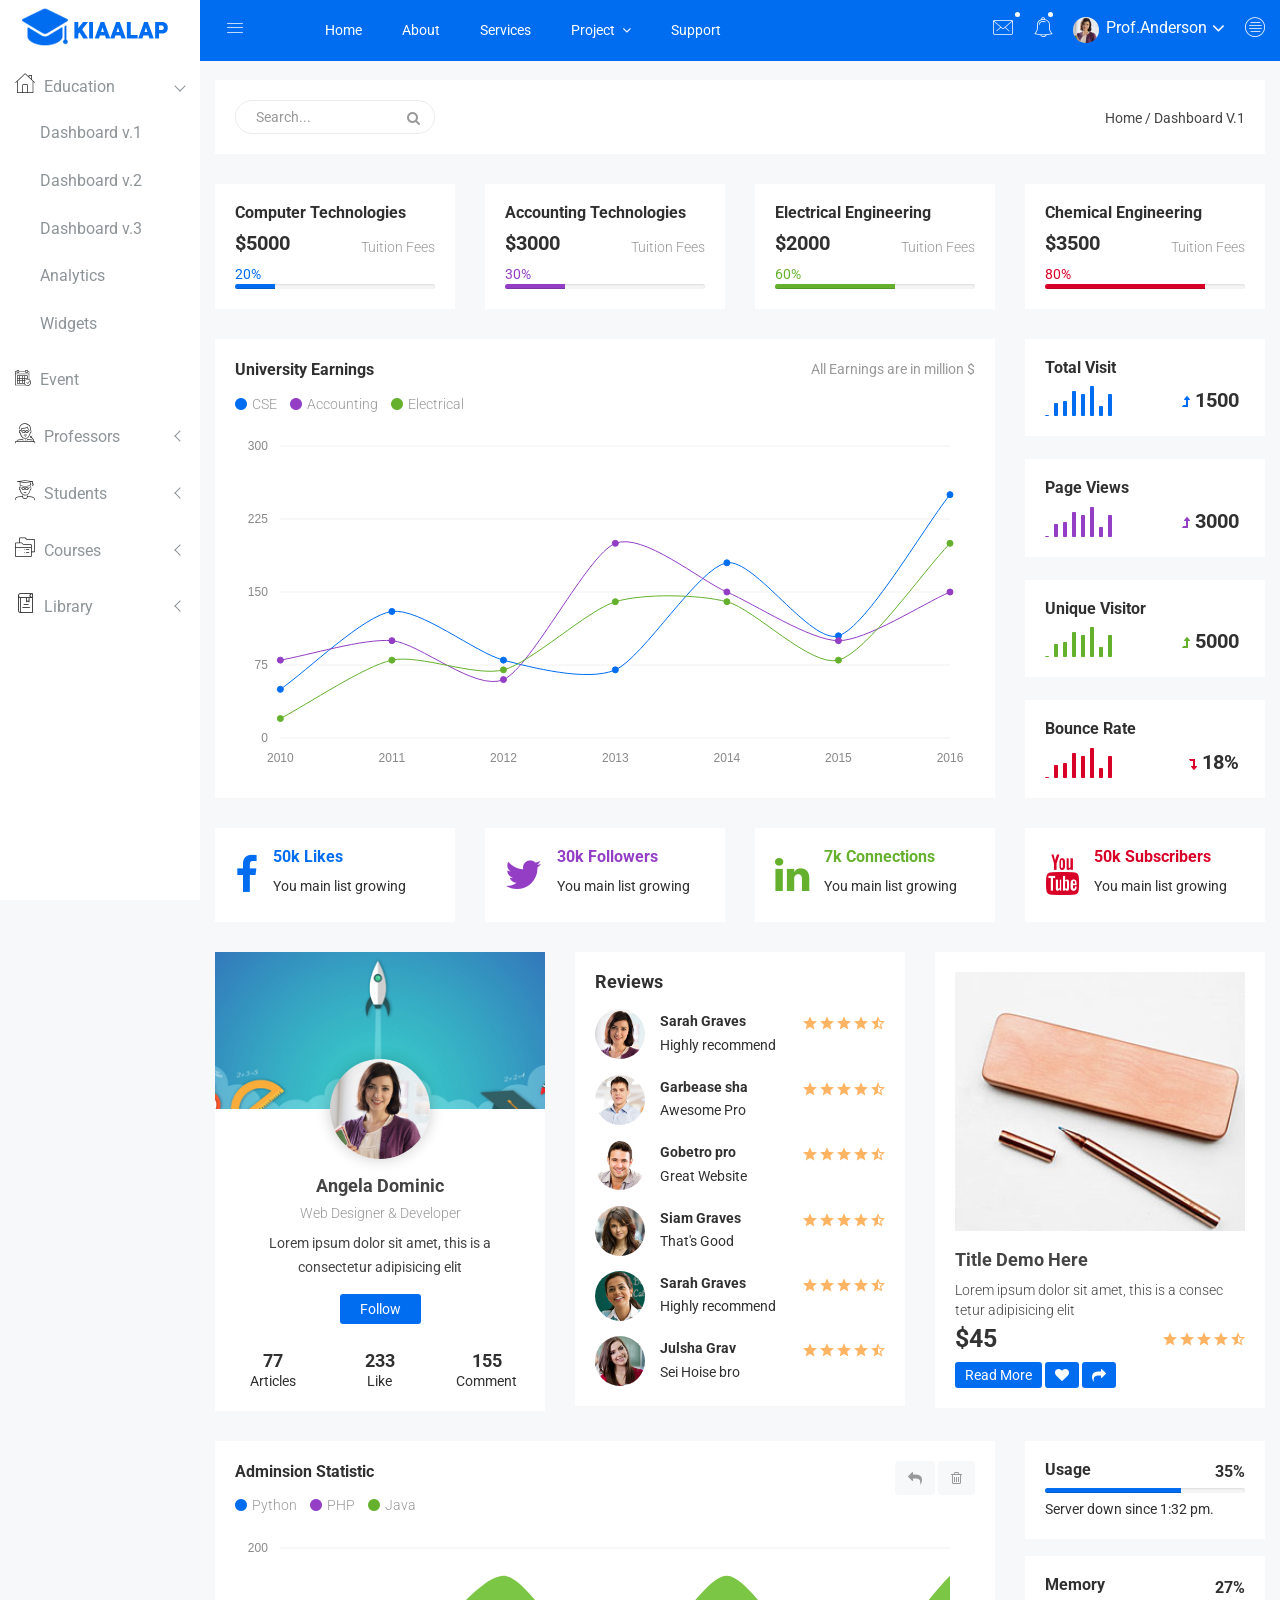
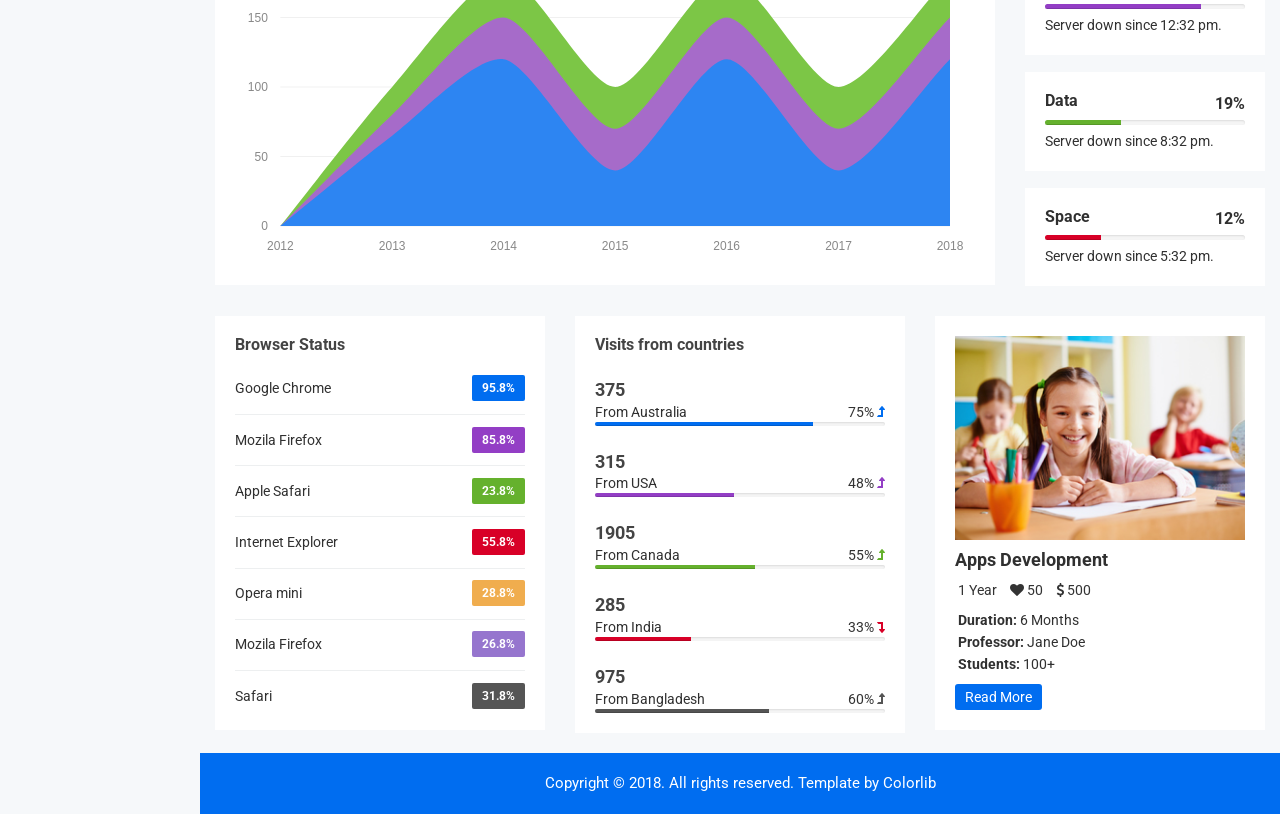
==== index.html @ 47553f65 "Initial commit" ====
<!doctype html>
<html class="no-js" lang="en">

<head>
    <meta charset="utf-8">
    <meta http-equiv="x-ua-compatible" content="ie=edge">
    <title>Dashboard V.1 | Kiaalap - Kiaalap Admin Template</title>
    <meta name="description" content="">
    <meta name="viewport" content="width=device-width, initial-scale=1">
    <!-- favicon
		============================================ -->
    <link rel="shortcut icon" type="image/x-icon" href="img/favicon.ico">
    <!-- Google Fonts
		============================================ -->
    <link href="https://fonts.googleapis.com/css?family=Roboto:100,300,400,700,900" rel="stylesheet">
    <!-- Bootstrap CSS
		============================================ -->
    <link rel="stylesheet" href="css/bootstrap.min.css">
    <!-- Bootstrap CSS
		============================================ -->
    <link rel="stylesheet" href="css/font-awesome.min.css">
    <!-- owl.carousel CSS
		============================================ -->
    <link rel="stylesheet" href="css/owl.carousel.css">
    <link rel="stylesheet" href="css/owl.theme.css">
    <link rel="stylesheet" href="css/owl.transitions.css">
    <!-- animate CSS
		============================================ -->
    <link rel="stylesheet" href="css/animate.css">
    <!-- normalize CSS
		============================================ -->
    <link rel="stylesheet" href="css/normalize.css">
    <!-- meanmenu icon CSS
		============================================ -->
    <link rel="stylesheet" href="css/meanmenu.min.css">
    <!-- main CSS
		============================================ -->
    <link rel="stylesheet" href="css/main.css">
    <!-- educate icon CSS
		============================================ -->
    <link rel="stylesheet" href="css/educate-custon-icon.css">
    <!-- morrisjs CSS
		============================================ -->
    <link rel="stylesheet" href="css/morrisjs/morris.css">
    <!-- mCustomScrollbar CSS
		============================================ -->
    <link rel="stylesheet" href="css/scrollbar/jquery.mCustomScrollbar.min.css">
    <!-- metisMenu CSS
		============================================ -->
    <link rel="stylesheet" href="css/metisMenu/metisMenu.min.css">
    <link rel="stylesheet" href="css/metisMenu/metisMenu-vertical.css">
    <!-- calendar CSS
		============================================ -->
    <link rel="stylesheet" href="css/calendar/fullcalendar.min.css">
    <link rel="stylesheet" href="css/calendar/fullcalendar.print.min.css">
    <!-- style CSS
		============================================ -->
    <link rel="stylesheet" href="style.css">
    <!-- responsive CSS
		============================================ -->
    <link rel="stylesheet" href="css/responsive.css">
    <!-- modernizr JS
		============================================ -->
    <script src="js/vendor/modernizr-2.8.3.min.js"></script>
</head>

<body>
    <!--[if lt IE 8]>
		<p class="browserupgrade">You are using an <strong>outdated</strong> browser. Please <a href="http://browsehappy.com/">upgrade your browser</a> to improve your experience.</p>
	<![endif]-->
    <!-- Start Left menu area -->
    <div class="left-sidebar-pro">
        <nav id="sidebar" class="">
            <div class="sidebar-header">
                <a href="index.html"><img class="main-logo" src="img/logo/logo.png" alt="" /></a>
                <strong><a href="index.html"><img src="img/logo/logosn.png" alt="" /></a></strong>
            </div>
            <div class="left-custom-menu-adp-wrap comment-scrollbar">
                <nav class="sidebar-nav left-sidebar-menu-pro">
                    <ul class="metismenu" id="menu1">
                        <li class="active">
                            <a class="has-arrow" href="index.html">
								   <span class="educate-icon educate-home icon-wrap"></span>
								   <span class="mini-click-non">Education</span>
								</a>
                            <ul class="submenu-angle" aria-expanded="true">
                                <li><a title="Dashboard v.1" href="index.html"><span class="mini-sub-pro">Dashboard v.1</span></a></li>
                                <li><a title="Dashboard v.2" href="index-1.html"><span class="mini-sub-pro">Dashboard v.2</span></a></li>
                                <li><a title="Dashboard v.3" href="index-2.html"><span class="mini-sub-pro">Dashboard v.3</span></a></li>
                                <li><a title="Analytics" href="analytics.html"><span class="mini-sub-pro">Analytics</span></a></li>
                                <li><a title="Widgets" href="widgets.html"><span class="mini-sub-pro">Widgets</span></a></li>
                            </ul>
                        </li>
                        <li>
                            <a title="Landing Page" href="events.html" aria-expanded="false"><span class="educate-icon educate-event icon-wrap sub-icon-mg" aria-hidden="true"></span> <span class="mini-click-non">Event</span></a>
                        </li>
                        <li>
                            <a class="has-arrow" href="all-professors.html" aria-expanded="false"><span class="educate-icon educate-professor icon-wrap"></span> <span class="mini-click-non">Professors</span></a>
                            <ul class="submenu-angle" aria-expanded="false">
                                <li><a title="All Professors" href="all-professors.html"><span class="mini-sub-pro">All Professors</span></a></li>
                                <li><a title="Add Professor" href="add-professor.html"><span class="mini-sub-pro">Add Professor</span></a></li>
                                <li><a title="Edit Professor" href="edit-professor.html"><span class="mini-sub-pro">Edit Professor</span></a></li>
                                <li><a title="Professor Profile" href="professor-profile.html"><span class="mini-sub-pro">Professor Profile</span></a></li>
                            </ul>
                        </li>
                        <li>
                            <a class="has-arrow" href="all-students.html" aria-expanded="false"><span class="educate-icon educate-student icon-wrap"></span> <span class="mini-click-non">Students</span></a>
                            <ul class="submenu-angle" aria-expanded="false">
                                <li><a title="All Students" href="all-students.html"><span class="mini-sub-pro">All Students</span></a></li>
                                <li><a title="Add Students" href="add-student.html"><span class="mini-sub-pro">Add Student</span></a></li>
                                <li><a title="Edit Students" href="edit-student.html"><span class="mini-sub-pro">Edit Student</span></a></li>
                                <li><a title="Students Profile" href="student-profile.html"><span class="mini-sub-pro">Student Profile</span></a></li>
                            </ul>
                        </li>
                        <li>
                            <a class="has-arrow" href="all-courses.html" aria-expanded="false"><span class="educate-icon educate-course icon-wrap"></span> <span class="mini-click-non">Courses</span></a>
                            <ul class="submenu-angle" aria-expanded="false">
                                <li><a title="All Courses" href="all-courses.html"><span class="mini-sub-pro">All Courses</span></a></li>
                                <li><a title="Add Courses" href="add-course.html"><span class="mini-sub-pro">Add Course</span></a></li>
                                <li><a title="Edit Courses" href="edit-course.html"><span class="mini-sub-pro">Edit Course</span></a></li>
                                <li><a title="Courses Profile" href="course-info.html"><span class="mini-sub-pro">Courses Info</span></a></li>
                                <li><a title="Product Payment" href="course-payment.html"><span class="mini-sub-pro">Courses Payment</span></a></li>
                            </ul>
                        </li>
                        <li>
                            <a class="has-arrow" href="all-courses.html" aria-expanded="false"><span class="educate-icon educate-library icon-wrap"></span> <span class="mini-click-non">Library</span></a>
                            <ul class="submenu-angle" aria-expanded="false">
                                <li><a title="All Library" href="library-assets.html"><span class="mini-sub-pro">Library Assets</span></a></li>
                                <li><a title="Add Library" href="add-library-assets.html"><span class="mini-sub-pro">Add Library Asset</span></a></li>
                                <li><a title="Edit Library" href="edit-library-assets.html"><span class="mini-sub-pro">Edit Library Asset</span></a></li>
                            </ul>
                        </li>
                        <li>
                            <a class="has-arrow" href="all-courses.html" aria-expanded="false"><span class="educate-icon educate-department icon-wrap"></span> <span class="mini-click-non">Departments</span></a>
                            <ul class="submenu-angle" aria-expanded="false">
                                <li><a title="Departments List" href="departments.html"><span class="mini-sub-pro">Departments List</span></a></li>
                                <li><a title="Add Departments" href="add-department.html"><span class="mini-sub-pro">Add Departments</span></a></li>
                                <li><a title="Edit Departments" href="edit-department.html"><span class="mini-sub-pro">Edit Departments</span></a></li>
                            </ul>
                        </li>
                        <li>
                            <a class="has-arrow" href="mailbox.html" aria-expanded="false"><span class="educate-icon educate-message icon-wrap"></span> <span class="mini-click-non">Mailbox</span></a>
                            <ul class="submenu-angle" aria-expanded="false">
                                <li><a title="Inbox" href="mailbox.html"><span class="mini-sub-pro">Inbox</span></a></li>
                                <li><a title="View Mail" href="mailbox-view.html"><span class="mini-sub-pro">View Mail</span></a></li>
                                <li><a title="Compose Mail" href="mailbox-compose.html"><span class="mini-sub-pro">Compose Mail</span></a></li>
                            </ul>
                        </li>
                        <li>
                            <a class="has-arrow" href="mailbox.html" aria-expanded="false"><span class="educate-icon educate-interface icon-wrap"></span> <span class="mini-click-non">Interface</span></a>
                            <ul class="submenu-angle interface-mini-nb-dp" aria-expanded="false">
                                <li><a title="Google Map" href="google-map.html"><span class="mini-sub-pro">Google Map</span></a></li>
                                <li><a title="Data Maps" href="data-maps.html"><span class="mini-sub-pro">Data Maps</span></a></li>
                                <li><a title="Pdf Viewer" href="pdf-viewer.html"><span class="mini-sub-pro">Pdf Viewer</span></a></li>
                                <li><a title="X-Editable" href="x-editable.html"><span class="mini-sub-pro">X-Editable</span></a></li>
                                <li><a title="Code Editor" href="code-editor.html"><span class="mini-sub-pro">Code Editor</span></a></li>
                                <li><a title="Tree View" href="tree-view.html"><span class="mini-sub-pro">Tree View</span></a></li>
                                <li><a title="Preloader" href="preloader.html"><span class="mini-sub-pro">Preloader</span></a></li>
                                <li><a title="Images Cropper" href="images-cropper.html"><span class="mini-sub-pro">Images Cropper</span></a></li>
                            </ul>
                        </li>
                        <li>
                            <a class="has-arrow" href="mailbox.html" aria-expanded="false"><span class="educate-icon educate-charts icon-wrap"></span> <span class="mini-click-non">Charts</span></a>
                            <ul class="submenu-angle chart-mini-nb-dp" aria-expanded="false">
                                <li><a title="Bar Charts" href="bar-charts.html"><span class="mini-sub-pro">Bar Charts</span></a></li>
                                <li><a title="Line Charts" href="line-charts.html"><span class="mini-sub-pro">Line Charts</span></a></li>
                                <li><a title="Area Charts" href="area-charts.html"><span class="mini-sub-pro">Area Charts</span></a></li>
                                <li><a title="Rounded Charts" href="rounded-chart.html"><span class="mini-sub-pro">Rounded Charts</span></a></li>
                                <li><a title="C3 Charts" href="c3.html"><span class="mini-sub-pro">C3 Charts</span></a></li>
                                <li><a title="Sparkline Charts" href="sparkline.html"><span class="mini-sub-pro">Sparkline Charts</span></a></li>
                                <li><a title="Peity Charts" href="peity.html"><span class="mini-sub-pro">Peity Charts</span></a></li>
                            </ul>
                        </li>
                        <li>
                            <a class="has-arrow" href="mailbox.html" aria-expanded="false"><span class="educate-icon educate-data-table icon-wrap"></span> <span class="mini-click-non">Data Tables</span></a>
                            <ul class="submenu-angle" aria-expanded="false">
                                <li><a title="Peity Charts" href="static-table.html"><span class="mini-sub-pro">Static Table</span></a></li>
                                <li><a title="Data Table" href="data-table.html"><span class="mini-sub-pro">Data Table</span></a></li>
                            </ul>
                        </li>
                        <li>
                            <a class="has-arrow" href="mailbox.html" aria-expanded="false"><span class="educate-icon educate-form icon-wrap"></span> <span class="mini-click-non">Forms Elements</span></a>
                            <ul class="submenu-angle form-mini-nb-dp" aria-expanded="false">
                                <li><a title="Basic Form Elements" href="basic-form-element.html"><span class="mini-sub-pro">Bc Form Elements</span></a></li>
                                <li><a title="Advance Form Elements" href="advance-form-element.html"><span class="mini-sub-pro">Ad Form Elements</span></a></li>
                                <li><a title="Password Meter" href="password-meter.html"><span class="mini-sub-pro">Password Meter</span></a></li>
                                <li><a title="Multi Upload" href="multi-upload.html"><span class="mini-sub-pro">Multi Upload</span></a></li>
                                <li><a title="Text Editor" href="tinymc.html"><span class="mini-sub-pro">Text Editor</span></a></li>
                                <li><a title="Dual List Box" href="dual-list-box.html"><span class="mini-sub-pro">Dual List Box</span></a></li>
                            </ul>
                        </li>
                        <li>
                            <a class="has-arrow" href="mailbox.html" aria-expanded="false"><span class="educate-icon educate-apps icon-wrap"></span> <span class="mini-click-non">App views</span></a>
                            <ul class="submenu-angle app-mini-nb-dp" aria-expanded="false">
                                <li><a title="Notifications" href="notifications.html"><span class="mini-sub-pro">Notifications</span></a></li>
                                <li><a title="Alerts" href="alerts.html"><span class="mini-sub-pro">Alerts</span></a></li>
                                <li><a title="Modals" href="modals.html"><span class="mini-sub-pro">Modals</span></a></li>
                                <li><a title="Buttons" href="buttons.html"><span class="mini-sub-pro">Buttons</span></a></li>
                                <li><a title="Tabs" href="tabs.html"><span class="mini-sub-pro">Tabs</span></a></li>
                                <li><a title="Accordion" href="accordion.html"><span class="mini-sub-pro">Accordion</span></a></li>
                            </ul>
                        </li>
                        <li id="removable">
                            <a class="has-arrow" href="#" aria-expanded="false"><span class="educate-icon educate-pages icon-wrap"></span> <span class="mini-click-non">Pages</span></a>
                            <ul class="submenu-angle page-mini-nb-dp" aria-expanded="false">
                                <li><a title="Login" href="login.html"><span class="mini-sub-pro">Login</span></a></li>
                                <li><a title="Register" href="register.html"><span class="mini-sub-pro">Register</span></a></li>
                                <li><a title="Lock" href="lock.html"><span class="mini-sub-pro">Lock</span></a></li>
                                <li><a title="Password Recovery" href="password-recovery.html"><span class="mini-sub-pro">Password Recovery</span></a></li>
                                <li><a title="404 Page" href="404.html"><span class="mini-sub-pro">404 Page</span></a></li>
                                <li><a title="500 Page" href="500.html"><span class="mini-sub-pro">500 Page</span></a></li>
                            </ul>
                        </li>
                    </ul>
                </nav>
            </div>
        </nav>
    </div>
    <!-- End Left menu area -->
    <!-- Start Welcome area -->
    <div class="all-content-wrapper">
        <div class="container-fluid">
            <div class="row">
                <div class="col-lg-12 col-md-12 col-sm-12 col-xs-12">
                    <div class="logo-pro">
                        <a href="index.html"><img class="main-logo" src="img/logo/logo.png" alt="" /></a>
                    </div>
                </div>
            </div>
        </div>
        <div class="header-advance-area">
            <div class="header-top-area">
                <div class="container-fluid">
                    <div class="row">
                        <div class="col-lg-12 col-md-12 col-sm-12 col-xs-12">
                            <div class="header-top-wraper">
                                <div class="row">
                                    <div class="col-lg-1 col-md-0 col-sm-1 col-xs-12">
                                        <div class="menu-switcher-pro">
                                            <button type="button" id="sidebarCollapse" class="btn bar-button-pro header-drl-controller-btn btn-info navbar-btn">
													<i class="educate-icon educate-nav"></i>
												</button>
                                        </div>
                                    </div>
                                    <div class="col-lg-6 col-md-7 col-sm-6 col-xs-12">
                                        <div class="header-top-menu tabl-d-n">
                                            <ul class="nav navbar-nav mai-top-nav">
                                                <li class="nav-item"><a href="#" class="nav-link">Home</a>
                                                </li>
                                                <li class="nav-item"><a href="#" class="nav-link">About</a>
                                                </li>
                                                <li class="nav-item"><a href="#" class="nav-link">Services</a>
                                                </li>
                                                <li class="nav-item dropdown res-dis-nn">
                                                    <a href="#" data-toggle="dropdown" role="button" aria-expanded="false" class="nav-link dropdown-toggle">Project <span class="angle-down-topmenu"><i class="fa fa-angle-down"></i></span></a>
                                                    <div role="menu" class="dropdown-menu animated zoomIn">
                                                        <a href="#" class="dropdown-item">Documentation</a>
                                                        <a href="#" class="dropdown-item">Expert Backend</a>
                                                        <a href="#" class="dropdown-item">Expert FrontEnd</a>
                                                        <a href="#" class="dropdown-item">Contact Support</a>
                                                    </div>
                                                </li>
                                                <li class="nav-item"><a href="#" class="nav-link">Support</a>
                                                </li>
                                            </ul>
                                        </div>
                                    </div>
                                    <div class="col-lg-5 col-md-5 col-sm-12 col-xs-12">
                                        <div class="header-right-info">
                                            <ul class="nav navbar-nav mai-top-nav header-right-menu">
                                                <li class="nav-item dropdown">
                                                    <a href="#" data-toggle="dropdown" role="button" aria-expanded="false" class="nav-link dropdown-toggle"><i class="educate-icon educate-message edu-chat-pro" aria-hidden="true"></i><span class="indicator-ms"></span></a>
                                                    <div role="menu" class="author-message-top dropdown-menu animated zoomIn">
                                                        <div class="message-single-top">
                                                            <h1>Message</h1>
                                                        </div>
                                                        <ul class="message-menu">
                                                            <li>
                                                                <a href="#">
                                                                    <div class="message-img">
                                                                        <img src="img/contact/1.jpg" alt="">
                                                                    </div>
                                                                    <div class="message-content">
                                                                        <span class="message-date">16 Sept</span>
                                                                        <h2>Advanda Cro</h2>
                                                                        <p>Please done this project as soon possible.</p>
                                                                    </div>
                                                                </a>
                                                            </li>
                                                            <li>
                                                                <a href="#">
                                                                    <div class="message-img">
                                                                        <img src="img/contact/4.jpg" alt="">
                                                                    </div>
                                                                    <div class="message-content">
                                                                        <span class="message-date">16 Sept</span>
                                                                        <h2>Sulaiman din</h2>
                                                                        <p>Please done this project as soon possible.</p>
                                                                    </div>
                                                                </a>
                                                            </li>
                                                            <li>
                                                                <a href="#">
                                                                    <div class="message-img">
                                                                        <img src="img/contact/3.jpg" alt="">
                                                                    </div>
                                                                    <div class="message-content">
                                                                        <span class="message-date">16 Sept</span>
                                                                        <h2>Victor Jara</h2>
                                                                        <p>Please done this project as soon possible.</p>
                                                                    </div>
                                                                </a>
                                                            </li>
                                                            <li>
                                                                <a href="#">
                                                                    <div class="message-img">
                                                                        <img src="img/contact/2.jpg" alt="">
                                                                    </div>
                                                                    <div class="message-content">
                                                                        <span class="message-date">16 Sept</span>
                                                                        <h2>Victor Jara</h2>
                                                                        <p>Please done this project as soon possible.</p>
                                                                    </div>
                                                                </a>
                                                            </li>
                                                        </ul>
                                                        <div class="message-view">
                                                            <a href="#">View All Messages</a>
                                                        </div>
                                                    </div>
                                                </li>
                                                <li class="nav-item"><a href="#" data-toggle="dropdown" role="button" aria-expanded="false" class="nav-link dropdown-toggle"><i class="educate-icon educate-bell" aria-hidden="true"></i><span class="indicator-nt"></span></a>
                                                    <div role="menu" class="notification-author dropdown-menu animated zoomIn">
                                                        <div class="notification-single-top">
                                                            <h1>Notifications</h1>
                                                        </div>
                                                        <ul class="notification-menu">
                                                            <li>
                                                                <a href="#">
                                                                    <div class="notification-icon">
                                                                        <i class="educate-icon educate-checked edu-checked-pro admin-check-pro" aria-hidden="true"></i>
                                                                    </div>
                                                                    <div class="notification-content">
                                                                        <span class="notification-date">16 Sept</span>
                                                                        <h2>Advanda Cro</h2>
                                                                        <p>Please done this project as soon possible.</p>
                                                                    </div>
                                                                </a>
                                                            </li>
                                                            <li>
                                                                <a href="#">
                                                                    <div class="notification-icon">
                                                                        <i class="fa fa-cloud edu-cloud-computing-down" aria-hidden="true"></i>
                                                                    </div>
                                                                    <div class="notification-content">
                                                                        <span class="notification-date">16 Sept</span>
                                                                        <h2>Sulaiman din</h2>
                                                                        <p>Please done this project as soon possible.</p>
                                                                    </div>
                                                                </a>
                                                            </li>
                                                            <li>
                                                                <a href="#">
                                                                    <div class="notification-icon">
                                                                        <i class="fa fa-eraser edu-shield" aria-hidden="true"></i>
                                                                    </div>
                                                                    <div class="notification-content">
                                                                        <span class="notification-date">16 Sept</span>
                                                                        <h2>Victor Jara</h2>
                                                                        <p>Please done this project as soon possible.</p>
                                                                    </div>
                                                                </a>
                                                            </li>
                                                            <li>
                                                                <a href="#">
                                                                    <div class="notification-icon">
                                                                        <i class="fa fa-line-chart edu-analytics-arrow" aria-hidden="true"></i>
                                                                    </div>
                                                                    <div class="notification-content">
                                                                        <span class="notification-date">16 Sept</span>
                                                                        <h2>Victor Jara</h2>
                                                                        <p>Please done this project as soon possible.</p>
                                                                    </div>
                                                                </a>
                                                            </li>
                                                        </ul>
                                                        <div class="notification-view">
                                                            <a href="#">View All Notification</a>
                                                        </div>
                                                    </div>
                                                </li>
                                                <li class="nav-item">
                                                    <a href="#" data-toggle="dropdown" role="button" aria-expanded="false" class="nav-link dropdown-toggle">
															<img src="img/product/pro4.jpg" alt="" />
															<span class="admin-name">Prof.Anderson</span>
															<i class="fa fa-angle-down edu-icon edu-down-arrow"></i>
														</a>
                                                    <ul role="menu" class="dropdown-header-top author-log dropdown-menu animated zoomIn">
                                                        <li><a href="#"><span class="edu-icon edu-home-admin author-log-ic"></span>My Account</a>
                                                        </li>
                                                        <li><a href="#"><span class="edu-icon edu-user-rounded author-log-ic"></span>My Profile</a>
                                                        </li>
                                                        <li><a href="#"><span class="edu-icon edu-money author-log-ic"></span>User Billing</a>
                                                        </li>
                                                        <li><a href="#"><span class="edu-icon edu-settings author-log-ic"></span>Settings</a>
                                                        </li>
                                                        <li><a href="#"><span class="edu-icon edu-locked author-log-ic"></span>Log Out</a>
                                                        </li>
                                                    </ul>
                                                </li>
                                                <li class="nav-item nav-setting-open"><a href="#" data-toggle="dropdown" role="button" aria-expanded="false" class="nav-link dropdown-toggle"><i class="educate-icon educate-menu"></i></a>

                                                    <div role="menu" class="admintab-wrap menu-setting-wrap menu-setting-wrap-bg dropdown-menu animated zoomIn">
                                                        <ul class="nav nav-tabs custon-set-tab">
                                                            <li class="active"><a data-toggle="tab" href="#Notes">Notes</a>
                                                            </li>
                                                            <li><a data-toggle="tab" href="#Projects">Projects</a>
                                                            </li>
                                                            <li><a data-toggle="tab" href="#Settings">Settings</a>
                                                            </li>
                                                        </ul>

                                                        <div class="tab-content custom-bdr-nt">
                                                            <div id="Notes" class="tab-pane fade in active">
                                                                <div class="notes-area-wrap">
                                                                    <div class="note-heading-indicate">
                                                                        <h2><i class="fa fa-comments-o"></i> Latest Notes</h2>
                                                                        <p>You have 10 new message.</p>
                                                                    </div>
                                                                    <div class="notes-list-area notes-menu-scrollbar">
                                                                        <ul class="notes-menu-list">
                                                                            <li>
                                                                                <a href="#">
                                                                                    <div class="notes-list-flow">
                                                                                        <div class="notes-img">
                                                                                            <img src="img/contact/4.jpg" alt="" />
                                                                                        </div>
                                                                                        <div class="notes-content">
                                                                                            <p> The point of using Lorem Ipsum is that it has a more-or-less normal.</p>
                                                                                            <span>Yesterday 2:45 pm</span>
                                                                                        </div>
                                                                                    </div>
                                                                                </a>
                                                                            </li>
                                                                            <li>
                                                                                <a href="#">
                                                                                    <div class="notes-list-flow">
                                                                                        <div class="notes-img">
                                                                                            <img src="img/contact/1.jpg" alt="" />
                                                                                        </div>
                                                                                        <div class="notes-content">
                                                                                            <p> The point of using Lorem Ipsum is that it has a more-or-less normal.</p>
                                                                                            <span>Yesterday 2:45 pm</span>
                                                                                        </div>
                                                                                    </div>
                                                                                </a>
                                                                            </li>
                                                                            <li>
                                                                                <a href="#">
                                                                                    <div class="notes-list-flow">
                                                                                        <div class="notes-img">
                                                                                            <img src="img/contact/2.jpg" alt="" />
                                                                                        </div>
                                                                                        <div class="notes-content">
                                                                                            <p> The point of using Lorem Ipsum is that it has a more-or-less normal.</p>
                                                                                            <span>Yesterday 2:45 pm</span>
                                                                                        </div>
                                                                                    </div>
                                                                                </a>
                                                                            </li>
                                                                            <li>
                                                                                <a href="#">
                                                                                    <div class="notes-list-flow">
                                                                                        <div class="notes-img">
                                                                                            <img src="img/contact/3.jpg" alt="" />
                                                                                        </div>
                                                                                        <div class="notes-content">
                                                                                            <p> The point of using Lorem Ipsum is that it has a more-or-less normal.</p>
                                                                                            <span>Yesterday 2:45 pm</span>
                                                                                        </div>
                                                                                    </div>
                                                                                </a>
                                                                            </li>
                                                                            <li>
                                                                                <a href="#">
                                                                                    <div class="notes-list-flow">
                                                                                        <div class="notes-img">
                                                                                            <img src="img/contact/4.jpg" alt="" />
                                                                                        </div>
                                                                                        <div class="notes-content">
                                                                                            <p> The point of using Lorem Ipsum is that it has a more-or-less normal.</p>
                                                                                            <span>Yesterday 2:45 pm</span>
                                                                                        </div>
                                                                                    </div>
                                                                                </a>
                                                                            </li>
                                                                            <li>
                                                                                <a href="#">
                                                                                    <div class="notes-list-flow">
                                                                                        <div class="notes-img">
                                                                                            <img src="img/contact/1.jpg" alt="" />
                                                                                        </div>
                                                                                        <div class="notes-content">
                                                                                            <p> The point of using Lorem Ipsum is that it has a more-or-less normal.</p>
                                                                                            <span>Yesterday 2:45 pm</span>
                                                                                        </div>
                                                                                    </div>
                                                                                </a>
                                                                            </li>
                                                                            <li>
                                                                                <a href="#">
                                                                                    <div class="notes-list-flow">
                                                                                        <div class="notes-img">
                                                                                            <img src="img/contact/2.jpg" alt="" />
                                                                                        </div>
                                                                                        <div class="notes-content">
                                                                                            <p> The point of using Lorem Ipsum is that it has a more-or-less normal.</p>
                                                                                            <span>Yesterday 2:45 pm</span>
                                                                                        </div>
                                                                                    </div>
                                                                                </a>
                                                                            </li>
                                                                            <li>
                                                                                <a href="#">
                                                                                    <div class="notes-list-flow">
                                                                                        <div class="notes-img">
                                                                                            <img src="img/contact/1.jpg" alt="" />
                                                                                        </div>
                                                                                        <div class="notes-content">
                                                                                            <p> The point of using Lorem Ipsum is that it has a more-or-less normal.</p>
                                                                                            <span>Yesterday 2:45 pm</span>
                                                                                        </div>
                                                                                    </div>
                                                                                </a>
                                                                            </li>
                                                                            <li>
                                                                                <a href="#">
                                                                                    <div class="notes-list-flow">
                                                                                        <div class="notes-img">
                                                                                            <img src="img/contact/2.jpg" alt="" />
                                                                                        </div>
                                                                                        <div class="notes-content">
                                                                                            <p> The point of using Lorem Ipsum is that it has a more-or-less normal.</p>
                                                                                            <span>Yesterday 2:45 pm</span>
                                                                                        </div>
                                                                                    </div>
                                                                                </a>
                                                                            </li>
                                                                            <li>
                                                                                <a href="#">
                                                                                    <div class="notes-list-flow">
                                                                                        <div class="notes-img">
                                                                                            <img src="img/contact/3.jpg" alt="" />
                                                                                        </div>
                                                                                        <div class="notes-content">
                                                                                            <p> The point of using Lorem Ipsum is that it has a more-or-less normal.</p>
                                                                                            <span>Yesterday 2:45 pm</span>
                                                                                        </div>
                                                                                    </div>
                                                                                </a>
                                                                            </li>
                                                                        </ul>
                                                                    </div>
                                                                </div>
                                                            </div>
                                                            <div id="Projects" class="tab-pane fade">
                                                                <div class="projects-settings-wrap">
                                                                    <div class="note-heading-indicate">
                                                                        <h2><i class="fa fa-cube"></i> Latest projects</h2>
                                                                        <p> You have 20 projects. 5 not completed.</p>
                                                                    </div>
                                                                    <div class="project-st-list-area project-st-menu-scrollbar">
                                                                        <ul class="projects-st-menu-list">
                                                                            <li>
                                                                                <a href="#">
                                                                                    <div class="project-list-flow">
                                                                                        <div class="projects-st-heading">
                                                                                            <h2>Web Development</h2>
                                                                                            <p> The point of using Lorem Ipsum is that it has a more or less normal.</p>
                                                                                            <span class="project-st-time">1 hours ago</span>
                                                                                        </div>
                                                                                        <div class="projects-st-content">
                                                                                            <p>Completion with: 28%</p>
                                                                                            <div class="progress progress-mini">
                                                                                                <div style="width: 28%;" class="progress-bar progress-bar-danger hd-tp-1"></div>
                                                                                            </div>
                                                                                            <p>Project end: 4:00 pm - 12.06.2014</p>
                                                                                        </div>
                                                                                    </div>
                                                                                </a>
                                                                            </li>
                                                                            <li>
                                                                                <a href="#">
                                                                                    <div class="project-list-flow">
                                                                                        <div class="projects-st-heading">
                                                                                            <h2>Software Development</h2>
                                                                                            <p> The point of using Lorem Ipsum is that it has a more or less normal.</p>
                                                                                            <span class="project-st-time">2 hours ago</span>
                                                                                        </div>
                                                                                        <div class="projects-st-content project-rating-cl">
                                                                                            <p>Completion with: 68%</p>
                                                                                            <div class="progress progress-mini">
                                                                                                <div style="width: 68%;" class="progress-bar hd-tp-2"></div>
                                                                                            </div>
                                                                                            <p>Project end: 4:00 pm - 12.06.2014</p>
                                                                                        </div>
                                                                                    </div>
                                                                                </a>
                                                                            </li>
                                                                            <li>
                                                                                <a href="#">
                                                                                    <div class="project-list-flow">
                                                                                        <div class="projects-st-heading">
                                                                                            <h2>Graphic Design</h2>
                                                                                            <p> The point of using Lorem Ipsum is that it has a more or less normal.</p>
                                                                                            <span class="project-st-time">3 hours ago</span>
                                                                                        </div>
                                                                                        <div class="projects-st-content">
                                                                                            <p>Completion with: 78%</p>
                                                                                            <div class="progress progress-mini">
                                                                                                <div style="width: 78%;" class="progress-bar hd-tp-3"></div>
                                                                                            </div>
                                                                                            <p>Project end: 4:00 pm - 12.06.2014</p>
                                                                                        </div>
                                                                                    </div>
                                                                                </a>
                                                                            </li>
                                                                            <li>
                                                                                <a href="#">
                                                                                    <div class="project-list-flow">
                                                                                        <div class="projects-st-heading">
                                                                                            <h2>Web Design</h2>
                                                                                            <p> The point of using Lorem Ipsum is that it has a more or less normal.</p>
                                                                                            <span class="project-st-time">4 hours ago</span>
                                                                                        </div>
                                                                                        <div class="projects-st-content project-rating-cl2">
                                                                                            <p>Completion with: 38%</p>
                                                                                            <div class="progress progress-mini">
                                                                                                <div style="width: 38%;" class="progress-bar progress-bar-danger hd-tp-4"></div>
                                                                                            </div>
                                                                                            <p>Project end: 4:00 pm - 12.06.2014</p>
                                                                                        </div>
                                                                                    </div>
                                                                                </a>
                                                                            </li>
                                                                            <li>
                                                                                <a href="#">
                                                                                    <div class="project-list-flow">
                                                                                        <div class="projects-st-heading">
                                                                                            <h2>Business Card</h2>
                                                                                            <p> The point of using Lorem Ipsum is that it has a more or less normal.</p>
                                                                                            <span class="project-st-time">5 hours ago</span>
                                                                                        </div>
                                                                                        <div class="projects-st-content">
                                                                                            <p>Completion with: 28%</p>
                                                                                            <div class="progress progress-mini">
                                                                                                <div style="width: 28%;" class="progress-bar progress-bar-danger hd-tp-5"></div>
                                                                                            </div>
                                                                                            <p>Project end: 4:00 pm - 12.06.2014</p>
                                                                                        </div>
                                                                                    </div>
                                                                                </a>
                                                                            </li>
                                                                            <li>
                                                                                <a href="#">
                                                                                    <div class="project-list-flow">
                                                                                        <div class="projects-st-heading">
                                                                                            <h2>Ecommerce Business</h2>
                                                                                            <p> The point of using Lorem Ipsum is that it has a more or less normal.</p>
                                                                                            <span class="project-st-time">6 hours ago</span>
                                                                                        </div>
                                                                                        <div class="projects-st-content project-rating-cl">
                                                                                            <p>Completion with: 68%</p>
                                                                                            <div class="progress progress-mini">
                                                                                                <div style="width: 68%;" class="progress-bar hd-tp-6"></div>
                                                                                            </div>
                                                                                            <p>Project end: 4:00 pm - 12.06.2014</p>
                                                                                        </div>
                                                                                    </div>
                                                                                </a>
                                                                            </li>
                                                                            <li>
                                                                                <a href="#">
                                                                                    <div class="project-list-flow">
                                                                                        <div class="projects-st-heading">
                                                                                            <h2>Woocommerce Plugin</h2>
                                                                                            <p> The point of using Lorem Ipsum is that it has a more or less normal.</p>
                                                                                            <span class="project-st-time">7 hours ago</span>
                                                                                        </div>
                                                                                        <div class="projects-st-content">
                                                                                            <p>Completion with: 78%</p>
                                                                                            <div class="progress progress-mini">
                                                                                                <div style="width: 78%;" class="progress-bar"></div>
                                                                                            </div>
                                                                                            <p>Project end: 4:00 pm - 12.06.2014</p>
                                                                                        </div>
                                                                                    </div>
                                                                                </a>
                                                                            </li>
                                                                            <li>
                                                                                <a href="#">
                                                                                    <div class="project-list-flow">
                                                                                        <div class="projects-st-heading">
                                                                                            <h2>Wordpress Theme</h2>
                                                                                            <p> The point of using Lorem Ipsum is that it has a more or less normal.</p>
                                                                                            <span class="project-st-time">9 hours ago</span>
                                                                                        </div>
                                                                                        <div class="projects-st-content project-rating-cl2">
                                                                                            <p>Completion with: 38%</p>
                                                                                            <div class="progress progress-mini">
                                                                                                <div style="width: 38%;" class="progress-bar progress-bar-danger"></div>
                                                                                            </div>
                                                                                            <p>Project end: 4:00 pm - 12.06.2014</p>
                                                                                        </div>
                                                                                    </div>
                                                                                </a>
                                                                            </li>
                                                                        </ul>
                                                                    </div>
                                                                </div>
                                                            </div>
                                                            <div id="Settings" class="tab-pane fade">
                                                                <div class="setting-panel-area">
                                                                    <div class="note-heading-indicate">
                                                                        <h2><i class="fa fa-gears"></i> Settings Panel</h2>
                                                                        <p> You have 20 Settings. 5 not completed.</p>
                                                                    </div>
                                                                    <ul class="setting-panel-list">
                                                                        <li>
                                                                            <div class="checkbox-setting-pro">
                                                                                <div class="checkbox-title-pro">
                                                                                    <h2>Show notifications</h2>
                                                                                    <div class="ts-custom-check">
                                                                                        <div class="onoffswitch">
                                                                                            <input type="checkbox" name="collapsemenu" class="onoffswitch-checkbox" id="example">
                                                                                            <label class="onoffswitch-label" for="example">
																									<span class="onoffswitch-inner"></span>
																									<span class="onoffswitch-switch"></span>
																								</label>
                                                                                        </div>
                                                                                    </div>
                                                                                </div>
                                                                            </div>
                                                                        </li>
                                                                        <li>
                                                                            <div class="checkbox-setting-pro">
                                                                                <div class="checkbox-title-pro">
                                                                                    <h2>Disable Chat</h2>
                                                                                    <div class="ts-custom-check">
                                                                                        <div class="onoffswitch">
                                                                                            <input type="checkbox" name="collapsemenu" class="onoffswitch-checkbox" id="example3">
                                                                                            <label class="onoffswitch-label" for="example3">
																									<span class="onoffswitch-inner"></span>
																									<span class="onoffswitch-switch"></span>
																								</label>
                                                                                        </div>
                                                                                    </div>
                                                                                </div>
                                                                            </div>
                                                                        </li>
                                                                        <li>
                                                                            <div class="checkbox-setting-pro">
                                                                                <div class="checkbox-title-pro">
                                                                                    <h2>Enable history</h2>
                                                                                    <div class="ts-custom-check">
                                                                                        <div class="onoffswitch">
                                                                                            <input type="checkbox" name="collapsemenu" class="onoffswitch-checkbox" id="example4">
                                                                                            <label class="onoffswitch-label" for="example4">
																									<span class="onoffswitch-inner"></span>
																									<span class="onoffswitch-switch"></span>
																								</label>
                                                                                        </div>
                                                                                    </div>
                                                                                </div>
                                                                            </div>
                                                                        </li>
                                                                        <li>
                                                                            <div class="checkbox-setting-pro">
                                                                                <div class="checkbox-title-pro">
                                                                                    <h2>Show charts</h2>
                                                                                    <div class="ts-custom-check">
                                                                                        <div class="onoffswitch">
                                                                                            <input type="checkbox" name="collapsemenu" class="onoffswitch-checkbox" id="example7">
                                                                                            <label class="onoffswitch-label" for="example7">
																									<span class="onoffswitch-inner"></span>
																									<span class="onoffswitch-switch"></span>
																								</label>
                                                                                        </div>
                                                                                    </div>
                                                                                </div>
                                                                            </div>
                                                                        </li>
                                                                        <li>
                                                                            <div class="checkbox-setting-pro">
                                                                                <div class="checkbox-title-pro">
                                                                                    <h2>Update everyday</h2>
                                                                                    <div class="ts-custom-check">
                                                                                        <div class="onoffswitch">
                                                                                            <input type="checkbox" name="collapsemenu" checked="" class="onoffswitch-checkbox" id="example2">
                                                                                            <label class="onoffswitch-label" for="example2">
																									<span class="onoffswitch-inner"></span>
																									<span class="onoffswitch-switch"></span>
																								</label>
                                                                                        </div>
                                                                                    </div>
                                                                                </div>
                                                                            </div>
                                                                        </li>
                                                                        <li>
                                                                            <div class="checkbox-setting-pro">
                                                                                <div class="checkbox-title-pro">
                                                                                    <h2>Global search</h2>
                                                                                    <div class="ts-custom-check">
                                                                                        <div class="onoffswitch">
                                                                                            <input type="checkbox" name="collapsemenu" checked="" class="onoffswitch-checkbox" id="example6">
                                                                                            <label class="onoffswitch-label" for="example6">
																									<span class="onoffswitch-inner"></span>
																									<span class="onoffswitch-switch"></span>
																								</label>
                                                                                        </div>
                                                                                    </div>
                                                                                </div>
                                                                            </div>
                                                                        </li>
                                                                        <li>
                                                                            <div class="checkbox-setting-pro">
                                                                                <div class="checkbox-title-pro">
                                                                                    <h2>Offline users</h2>
                                                                                    <div class="ts-custom-check">
                                                                                        <div class="onoffswitch">
                                                                                            <input type="checkbox" name="collapsemenu" checked="" class="onoffswitch-checkbox" id="example5">
                                                                                            <label class="onoffswitch-label" for="example5">
																									<span class="onoffswitch-inner"></span>
																									<span class="onoffswitch-switch"></span>
																								</label>
                                                                                        </div>
                                                                                    </div>
                                                                                </div>
                                                                            </div>
                                                                        </li>
                                                                    </ul>

                                                                </div>
                                                            </div>
                                                        </div>
                                                    </div>
                                                </li>
                                            </ul>
                                        </div>
                                    </div>
                                </div>
                            </div>
                        </div>
                    </div>
                </div>
            </div>
            <!-- Mobile Menu start -->
            <div class="mobile-menu-area">
                <div class="container">
                    <div class="row">
                        <div class="col-lg-12 col-md-12 col-sm-12 col-xs-12">
                            <div class="mobile-menu">
                                <nav id="dropdown">
                                    <ul class="mobile-menu-nav">
                                        <li><a data-toggle="collapse" data-target="#Charts" href="#">Home <span class="admin-project-icon edu-icon edu-down-arrow"></span></a>
                                            <ul class="collapse dropdown-header-top">
                                                <li><a href="index.html">Dashboard v.1</a></li>
                                                <li><a href="index-1.html">Dashboard v.2</a></li>
                                                <li><a href="index-3.html">Dashboard v.3</a></li>
                                                <li><a href="analytics.html">Analytics</a></li>
                                                <li><a href="widgets.html">Widgets</a></li>
                                            </ul>
                                        </li>
                                        <li><a href="events.html">Event</a></li>
                                        <li><a data-toggle="collapse" data-target="#demoevent" href="#">Professors <span class="admin-project-icon edu-icon edu-down-arrow"></span></a>
                                            <ul id="demoevent" class="collapse dropdown-header-top">
                                                <li><a href="all-professors.html">All Professors</a>
                                                </li>
                                                <li><a href="add-professor.html">Add Professor</a>
                                                </li>
                                                <li><a href="edit-professor.html">Edit Professor</a>
                                                </li>
                                                <li><a href="professor-profile.html">Professor Profile</a>
                                                </li>
                                            </ul>
                                        </li>
                                        <li><a data-toggle="collapse" data-target="#demopro" href="#">Students <span class="admin-project-icon edu-icon edu-down-arrow"></span></a>
                                            <ul id="demopro" class="collapse dropdown-header-top">
                                                <li><a href="all-students.html">All Students</a>
                                                </li>
                                                <li><a href="add-student.html">Add Student</a>
                                                </li>
                                                <li><a href="edit-student.html">Edit Student</a>
                                                </li>
                                                <li><a href="student-profile.html">Student Profile</a>
                                                </li>
                                            </ul>
                                        </li>
                                        <li><a data-toggle="collapse" data-target="#democrou" href="#">Courses <span class="admin-project-icon edu-icon edu-down-arrow"></span></a>
                                            <ul id="democrou" class="collapse dropdown-header-top">
                                                <li><a href="all-courses.html">All Courses</a>
                                                </li>
                                                <li><a href="add-course.html">Add Course</a>
                                                </li>
                                                <li><a href="edit-course.html">Edit Course</a>
                                                </li>
                                                <li><a href="course-profile.html">Courses Info</a>
                                                </li>
                                                <li><a href="course-payment.html">Courses Payment</a>
                                                </li>
                                            </ul>
                                        </li>
                                        <li><a data-toggle="collapse" data-target="#demolibra" href="#">Library <span class="admin-project-icon edu-icon edu-down-arrow"></span></a>
                                            <ul id="demolibra" class="collapse dropdown-header-top">
                                                <li><a href="library-assets.html">Library Assets</a>
                                                </li>
                                                <li><a href="add-library-assets.html">Add Library Asset</a>
                                                </li>
                                                <li><a href="edit-library-assets.html">Edit Library Asset</a>
                                                </li>
                                            </ul>
                                        </li>
                                        <li><a data-toggle="collapse" data-target="#demodepart" href="#">Departments <span class="admin-project-icon edu-icon edu-down-arrow"></span></a>
                                            <ul id="demodepart" class="collapse dropdown-header-top">
                                                <li><a href="departments.html">Departments List</a>
                                                </li>
                                                <li><a href="add-department.html">Add Departments</a>
                                                </li>
                                                <li><a href="edit-department.html">Edit Departments</a>
                                                </li>
                                            </ul>
                                        </li>
                                        <li><a data-toggle="collapse" data-target="#demo" href="#">Mailbox <span class="admin-project-icon edu-icon edu-down-arrow"></span></a>
                                            <ul id="demo" class="collapse dropdown-header-top">
                                                <li><a href="mailbox.html">Inbox</a>
                                                </li>
                                                <li><a href="mailbox-view.html">View Mail</a>
                                                </li>
                                                <li><a href="mailbox-compose.html">Compose Mail</a>
                                                </li>
                                            </ul>
                                        </li>
                                        <li><a data-toggle="collapse" data-target="#Miscellaneousmob" href="#">Interface <span class="admin-project-icon edu-icon edu-down-arrow"></span></a>
                                            <ul id="Miscellaneousmob" class="collapse dropdown-header-top">
                                                <li><a href="google-map.html">Google Map</a>
                                                </li>
                                                <li><a href="data-maps.html">Data Maps</a>
                                                </li>
                                                <li><a href="pdf-viewer.html">Pdf Viewer</a>
                                                </li>
                                                <li><a href="x-editable.html">X-Editable</a>
                                                </li>
                                                <li><a href="code-editor.html">Code Editor</a>
                                                </li>
                                                <li><a href="tree-view.html">Tree View</a>
                                                </li>
                                                <li><a href="preloader.html">Preloader</a>
                                                </li>
                                                <li><a href="images-cropper.html">Images Cropper</a>
                                                </li>
                                            </ul>
                                        </li>
                                        <li><a data-toggle="collapse" data-target="#Chartsmob" href="#">Charts <span class="admin-project-icon edu-icon edu-down-arrow"></span></a>
                                            <ul id="Chartsmob" class="collapse dropdown-header-top">
                                                <li><a href="bar-charts.html">Bar Charts</a>
                                                </li>
                                                <li><a href="line-charts.html">Line Charts</a>
                                                </li>
                                                <li><a href="area-charts.html">Area Charts</a>
                                                </li>
                                                <li><a href="rounded-chart.html">Rounded Charts</a>
                                                </li>
                                                <li><a href="c3.html">C3 Charts</a>
                                                </li>
                                                <li><a href="sparkline.html">Sparkline Charts</a>
                                                </li>
                                                <li><a href="peity.html">Peity Charts</a>
                                                </li>
                                            </ul>
                                        </li>
                                        <li><a data-toggle="collapse" data-target="#Tablesmob" href="#">Tables <span class="admin-project-icon edu-icon edu-down-arrow"></span></a>
                                            <ul id="Tablesmob" class="collapse dropdown-header-top">
                                                <li><a href="static-table.html">Static Table</a>
                                                </li>
                                                <li><a href="data-table.html">Data Table</a>
                                                </li>
                                            </ul>
                                        </li>
                                        <li><a data-toggle="collapse" data-target="#formsmob" href="#">Forms <span class="admin-project-icon edu-icon edu-down-arrow"></span></a>
                                            <ul id="formsmob" class="collapse dropdown-header-top">
                                                <li><a href="basic-form-element.html">Basic Form Elements</a>
                                                </li>
                                                <li><a href="advance-form-element.html">Advanced Form Elements</a>
                                                </li>
                                                <li><a href="password-meter.html">Password Meter</a>
                                                </li>
                                                <li><a href="multi-upload.html">Multi Upload</a>
                                                </li>
                                                <li><a href="tinymc.html">Text Editor</a>
                                                </li>
                                                <li><a href="dual-list-box.html">Dual List Box</a>
                                                </li>
                                            </ul>
                                        </li>
                                        <li><a data-toggle="collapse" data-target="#Appviewsmob" href="#">App views <span class="admin-project-icon edu-icon edu-down-arrow"></span></a>
                                            <ul id="Appviewsmob" class="collapse dropdown-header-top">
                                                <li><a href="basic-form-element.html">Basic Form Elements</a>
                                                </li>
                                                <li><a href="advance-form-element.html">Advanced Form Elements</a>
                                                </li>
                                                <li><a href="password-meter.html">Password Meter</a>
                                                </li>
                                                <li><a href="multi-upload.html">Multi Upload</a>
                                                </li>
                                                <li><a href="tinymc.html">Text Editor</a>
                                                </li>
                                                <li><a href="dual-list-box.html">Dual List Box</a>
                                                </li>
                                            </ul>
                                        </li>
                                        <li><a data-toggle="collapse" data-target="#Pagemob" href="#">Pages <span class="admin-project-icon edu-icon edu-down-arrow"></span></a>
                                            <ul id="Pagemob" class="collapse dropdown-header-top">
                                                <li><a href="login.html">Login</a>
                                                </li>
                                                <li><a href="register.html">Register</a>
                                                </li>
                                                <li><a href="lock.html">Lock</a>
                                                </li>
                                                <li><a href="password-recovery.html">Password Recovery</a>
                                                </li>
                                                <li><a href="404.html">404 Page</a></li>
                                                <li><a href="500.html">500 Page</a></li>
                                            </ul>
                                        </li>
                                    </ul>
                                </nav>
                            </div>
                        </div>
                    </div>
                </div>
            </div>
            <!-- Mobile Menu end -->
            <div class="breadcome-area">
                <div class="container-fluid">
                    <div class="row">
                        <div class="col-lg-12 col-md-12 col-sm-12 col-xs-12">
                            <div class="breadcome-list">
                                <div class="row">
                                    <div class="col-lg-6 col-md-6 col-sm-6 col-xs-12">
                                        <div class="breadcome-heading">
                                            <form role="search" class="sr-input-func">
                                                <input type="text" placeholder="Search..." class="search-int form-control">
                                                <a href="#"><i class="fa fa-search"></i></a>
                                            </form>
                                        </div>
                                    </div>
                                    <div class="col-lg-6 col-md-6 col-sm-6 col-xs-12">
                                        <ul class="breadcome-menu">
                                            <li><a href="#">Home</a> <span class="bread-slash">/</span>
                                            </li>
                                            <li><span class="bread-blod">Dashboard V.1</span>
                                            </li>
                                        </ul>
                                    </div>
                                </div>
                            </div>
                        </div>
                    </div>
                </div>
            </div>
        </div>
        <div class="analytics-sparkle-area">
            <div class="container-fluid">
                <div class="row">
                    <div class="col-lg-3 col-md-6 col-sm-6 col-xs-12">
                        <div class="analytics-sparkle-line reso-mg-b-30">
                            <div class="analytics-content">
                                <h5>Computer Technologies</h5>
                                <h2>$<span class="counter">5000</span> <span class="tuition-fees">Tuition Fees</span></h2>
                                <span class="text-success">20%</span>
                                <div class="progress m-b-0">
                                    <div class="progress-bar progress-bar-success" role="progressbar" aria-valuenow="50" aria-valuemin="0" aria-valuemax="100" style="width:20%;"> <span class="sr-only">20% Complete</span> </div>
                                </div>
                            </div>
                        </div>
                    </div>
                    <div class="col-lg-3 col-md-6 col-sm-6 col-xs-12">
                        <div class="analytics-sparkle-line reso-mg-b-30">
                            <div class="analytics-content">
                                <h5>Accounting Technologies</h5>
                                <h2>$<span class="counter">3000</span> <span class="tuition-fees">Tuition Fees</span></h2>
                                <span class="text-danger">30%</span>
                                <div class="progress m-b-0">
                                    <div class="progress-bar progress-bar-danger" role="progressbar" aria-valuenow="50" aria-valuemin="0" aria-valuemax="100" style="width:30%;"> <span class="sr-only">230% Complete</span> </div>
                                </div>
                            </div>
                        </div>
                    </div>
                    <div class="col-lg-3 col-md-6 col-sm-6 col-xs-12">
                        <div class="analytics-sparkle-line reso-mg-b-30 table-mg-t-pro dk-res-t-pro-30">
                            <div class="analytics-content">
                                <h5>Electrical Engineering</h5>
                                <h2>$<span class="counter">2000</span> <span class="tuition-fees">Tuition Fees</span></h2>
                                <span class="text-info">60%</span>
                                <div class="progress m-b-0">
                                    <div class="progress-bar progress-bar-info" role="progressbar" aria-valuenow="50" aria-valuemin="0" aria-valuemax="100" style="width:60%;"> <span class="sr-only">20% Complete</span> </div>
                                </div>
                            </div>
                        </div>
                    </div>
                    <div class="col-lg-3 col-md-6 col-sm-6 col-xs-12">
                        <div class="analytics-sparkle-line table-mg-t-pro dk-res-t-pro-30">
                            <div class="analytics-content">
                                <h5>Chemical Engineering</h5>
                                <h2>$<span class="counter">3500</span> <span class="tuition-fees">Tuition Fees</span></h2>
                                <span class="text-inverse">80%</span>
                                <div class="progress m-b-0">
                                    <div class="progress-bar progress-bar-inverse" role="progressbar" aria-valuenow="50" aria-valuemin="0" aria-valuemax="100" style="width:80%;"> <span class="sr-only">230% Complete</span> </div>
                                </div>
                            </div>
                        </div>
                    </div>
                </div>
            </div>
        </div>
        <div class="product-sales-area mg-tb-30">
            <div class="container-fluid">
                <div class="row">
                    <div class="col-lg-9 col-md-12 col-sm-12 col-xs-12">
                        <div class="product-sales-chart">
                            <div class="portlet-title">
                                <div class="row">
                                    <div class="col-lg-6 col-md-6 col-sm-6 col-xs-12">
                                        <div class="caption pro-sl-hd">
                                            <span class="caption-subject"><b>University Earnings</b></span>
                                        </div>
                                    </div>
                                    <div class="col-lg-6 col-md-6 col-sm-6 col-xs-12">
                                        <div class="actions graph-rp graph-rp-dl">
                                            <p>All Earnings are in million $</p>
                                        </div>
                                    </div>
                                </div>
                            </div>
                            <ul class="list-inline cus-product-sl-rp">
                                <li>
                                    <h5><i class="fa fa-circle" style="color: #006DF0;"></i>CSE</h5>
                                </li>
                                <li>
                                    <h5><i class="fa fa-circle" style="color: #933EC5;"></i>Accounting</h5>
                                </li>
                                <li>
                                    <h5><i class="fa fa-circle" style="color: #65b12d;"></i>Electrical</h5>
                                </li>
                            </ul>
                            <div id="extra-area-chart" style="height: 356px;"></div>
                        </div>
                    </div>
                    <div class="col-lg-3 col-md-3 col-sm-3 col-xs-12">
                        <div class="white-box analytics-info-cs mg-b-10 res-mg-b-30 res-mg-t-30 table-mg-t-pro-n tb-sm-res-d-n dk-res-t-d-n">
                            <h3 class="box-title">Total Visit</h3>
                            <ul class="list-inline two-part-sp">
                                <li>
                                    <div id="sparklinedash"></div>
                                </li>
                                <li class="text-right sp-cn-r"><i class="fa fa-level-up" aria-hidden="true"></i> <span class="counter text-success">1500</span></li>
                            </ul>
                        </div>
                        <div class="white-box analytics-info-cs mg-b-10 res-mg-b-30 tb-sm-res-d-n dk-res-t-d-n">
                            <h3 class="box-title">Page Views</h3>
                            <ul class="list-inline two-part-sp">
                                <li>
                                    <div id="sparklinedash2"></div>
                                </li>
                                <li class="text-right graph-two-ctn"><i class="fa fa-level-up" aria-hidden="true"></i> <span class="counter text-purple">3000</span></li>
                            </ul>
                        </div>
                        <div class="white-box analytics-info-cs mg-b-10 res-mg-b-30 tb-sm-res-d-n dk-res-t-d-n">
                            <h3 class="box-title">Unique Visitor</h3>
                            <ul class="list-inline two-part-sp">
                                <li>
                                    <div id="sparklinedash3"></div>
                                </li>
                                <li class="text-right graph-three-ctn"><i class="fa fa-level-up" aria-hidden="true"></i> <span class="counter text-info">5000</span></li>
                            </ul>
                        </div>
                        <div class="white-box analytics-info-cs table-dis-n-pro tb-sm-res-d-n dk-res-t-d-n">
                            <h3 class="box-title">Bounce Rate</h3>
                            <ul class="list-inline two-part-sp">
                                <li>
                                    <div id="sparklinedash4"></div>
                                </li>
                                <li class="text-right graph-four-ctn"><i class="fa fa-level-down" aria-hidden="true"></i> <span class="text-danger"><span class="counter">18</span>%</span>
                                </li>
                            </ul>
                        </div>
                    </div>
                </div>
            </div>
        </div>
        <div class="traffic-analysis-area">
            <div class="container-fluid">
                <div class="row">
                    <div class="col-lg-3 col-md-6 col-sm-6 col-xs-12">
                        <div class="social-media-edu">
                            <i class="fa fa-facebook"></i>
                            <div class="social-edu-ctn">
                                <h3>50k Likes</h3>
                                <p>You main list growing</p>
                            </div>
                        </div>
                    </div>
                    <div class="col-lg-3 col-md-6 col-sm-6 col-xs-12">
                        <div class="social-media-edu twitter-cl res-mg-t-30 table-mg-t-pro-n">
                            <i class="fa fa-twitter"></i>
                            <div class="social-edu-ctn">
                                <h3>30k followers</h3>
                                <p>You main list growing</p>
                            </div>
                        </div>
                    </div>
                    <div class="col-lg-3 col-md-6 col-sm-6 col-xs-12">
                        <div class="social-media-edu linkedin-cl res-mg-t-30 res-tablet-mg-t-30 dk-res-t-pro-30">
                            <i class="fa fa-linkedin"></i>
                            <div class="social-edu-ctn">
                                <h3>7k Connections</h3>
                                <p>You main list growing</p>
                            </div>
                        </div>
                    </div>
                    <div class="col-lg-3 col-md-6 col-sm-6 col-xs-12">
                        <div class="social-media-edu youtube-cl res-mg-t-30 res-tablet-mg-t-30 dk-res-t-pro-30">
                            <i class="fa fa-youtube"></i>
                            <div class="social-edu-ctn">
                                <h3>50k Subscribers</h3>
                                <p>You main list growing</p>
                            </div>
                        </div>
                    </div>
                </div>
            </div>
        </div>
        <div class="library-book-area mg-t-30">
            <div class="container-fluid">
                <div class="row">
                    <div class="col-lg-4 col-md-6 col-sm-6 col-xs-12">
                        <div class="single-cards-item">
                            <div class="single-product-image">
                                <a href="#"><img src="img/product/profile-bg.jpg" alt=""></a>
                            </div>
                            <div class="single-product-text">
                                <img src="img/product/pro4.jpg" alt="">
                                <h4><a class="cards-hd-dn" href="#">Angela Dominic</a></h4>
                                <h5>Web Designer & Developer</h5>
                                <p class="ctn-cards">Lorem ipsum dolor sit amet, this is a consectetur adipisicing elit</p>
                                <a class="follow-cards" href="#">Follow</a>
                                <div class="row">
                                    <div class="col-lg-4 col-md-4 col-sm-4 col-xs-4">
                                        <div class="cards-dtn">
                                            <h3><span class="counter">199</span></h3>
                                            <p>Articles</p>
                                        </div>
                                    </div>
                                    <div class="col-lg-4 col-md-4 col-sm-4 col-xs-4">
                                        <div class="cards-dtn">
                                            <h3><span class="counter">599</span></h3>
                                            <p>Like</p>
                                        </div>
                                    </div>
                                    <div class="col-lg-4 col-md-4 col-sm-4 col-xs-4">
                                        <div class="cards-dtn">
                                            <h3><span class="counter">399</span></h3>
                                            <p>Comment</p>
                                        </div>
                                    </div>
                                </div>
                            </div>
                        </div>
                    </div>
                    <div class="col-lg-4 col-md-6 col-sm-6 col-xs-12">
                        <div class="single-review-st-item res-mg-t-30 table-mg-t-pro-n">
                            <div class="single-review-st-hd">
                                <h2>Reviews</h2>
                            </div>
                            <div class="single-review-st-text">
                                <img src="img/notification/1.jpg" alt="">
                                <div class="review-ctn-hf">
                                    <h3>Sarah Graves</h3>
                                    <p>Highly recommend</p>
                                </div>
                                <div class="review-item-rating">
                                    <i class="educate-icon educate-star"></i>
                                    <i class="educate-icon educate-star"></i>
                                    <i class="educate-icon educate-star"></i>
                                    <i class="educate-icon educate-star"></i>
                                    <i class="educate-icon educate-star-half"></i>
                                </div>
                            </div>
                            <div class="single-review-st-text">
                                <img src="img/notification/2.jpg" alt="">
                                <div class="review-ctn-hf">
                                    <h3>Garbease sha</h3>
                                    <p>Awesome Pro</p>
                                </div>
                                <div class="review-item-rating">
                                    <i class="educate-icon educate-star"></i>
                                    <i class="educate-icon educate-star"></i>
                                    <i class="educate-icon educate-star"></i>
                                    <i class="educate-icon educate-star"></i>
                                    <i class="educate-icon educate-star-half"></i>
                                </div>
                            </div>
                            <div class="single-review-st-text">
                                <img src="img/notification/3.jpg" alt="">
                                <div class="review-ctn-hf">
                                    <h3>Gobetro pro</h3>
                                    <p>Great Website</p>
                                </div>
                                <div class="review-item-rating">
                                    <i class="educate-icon educate-star"></i>
                                    <i class="educate-icon educate-star"></i>
                                    <i class="educate-icon educate-star"></i>
                                    <i class="educate-icon educate-star"></i>
                                    <i class="educate-icon educate-star-half"></i>
                                </div>
                            </div>
                            <div class="single-review-st-text">
                                <img src="img/notification/4.jpg" alt="">
                                <div class="review-ctn-hf">
                                    <h3>Siam Graves</h3>
                                    <p>That's Good</p>
                                </div>
                                <div class="review-item-rating">
                                    <i class="educate-icon educate-star"></i>
                                    <i class="educate-icon educate-star"></i>
                                    <i class="educate-icon educate-star"></i>
                                    <i class="educate-icon educate-star"></i>
                                    <i class="educate-icon educate-star-half"></i>
                                </div>
                            </div>
                            <div class="single-review-st-text">
                                <img src="img/notification/5.jpg" alt="">
                                <div class="review-ctn-hf">
                                    <h3>Sarah Graves</h3>
                                    <p>Highly recommend</p>
                                </div>
                                <div class="review-item-rating">
                                    <i class="educate-icon educate-star"></i>
                                    <i class="educate-icon educate-star"></i>
                                    <i class="educate-icon educate-star"></i>
                                    <i class="educate-icon educate-star"></i>
                                    <i class="educate-icon educate-star-half"></i>
                                </div>
                            </div>
                            <div class="single-review-st-text">
                                <img src="img/notification/6.jpg" alt="">
                                <div class="review-ctn-hf">
                                    <h3>Julsha Grav</h3>
                                    <p>Sei Hoise bro</p>
                                </div>
                                <div class="review-item-rating">
                                    <i class="educate-icon educate-star"></i>
                                    <i class="educate-icon educate-star"></i>
                                    <i class="educate-icon educate-star"></i>
                                    <i class="educate-icon educate-star"></i>
                                    <i class="educate-icon educate-star-half"></i>
                                </div>
                            </div>
                        </div>
                    </div>
                    <div class="col-lg-4 col-md-4 col-sm-4 col-xs-12">
                        <div class="single-product-item res-mg-t-30 table-mg-t-pro-n tb-sm-res-d-n dk-res-t-d-n">
                            <div class="single-product-image">
                                <a href="#"><img src="img/product/book-4.jpg" alt=""></a>
                            </div>
                            <div class="single-product-text edu-pro-tx">
                                <h4><a href="#">Title Demo Here</a></h4>
                                <h5>Lorem ipsum dolor sit amet, this is a consec tetur adipisicing elit</h5>
                                <div class="product-price">
                                    <h3>$45</h3>
                                    <div class="single-item-rating">
                                        <i class="educate-icon educate-star"></i>
                                        <i class="educate-icon educate-star"></i>
                                        <i class="educate-icon educate-star"></i>
                                        <i class="educate-icon educate-star"></i>
                                        <i class="educate-icon educate-star-half"></i>
                                    </div>
                                </div>
                                <div class="product-buttons">
                                    <button type="button" class="button-default cart-btn">Read More</button>
                                    <button type="button" class="button-default"><i class="fa fa-heart"></i></button>
                                    <button type="button" class="button-default"><i class="fa fa-share"></i></button>
                                </div>
                            </div>
                        </div>
                    </div>
                </div>
            </div>
        </div>
        <div class="product-sales-area mg-tb-30">
            <div class="container-fluid">
                <div class="row">
                    <div class="col-lg-9 col-md-12 col-sm-12 col-xs-12">
                        <div class="product-sales-chart">
                            <div class="portlet-title">
                                <div class="row">
                                    <div class="col-lg-6 col-md-6 col-sm-6 col-xs-12">
                                        <div class="caption pro-sl-hd">
                                            <span class="caption-subject"><b>Adminsion Statistic</b></span>
                                        </div>
                                    </div>
                                    <div class="col-lg-6 col-md-6 col-sm-6 col-xs-12">
                                        <div class="actions graph-rp actions-graph-rp">
                                            <a href="#" class="btn btn-dark btn-circle active tip-top" data-toggle="tooltip" title="Refresh">
													<i class="fa fa-reply" aria-hidden="true"></i>
												</a>
                                            <a href="#" class="btn btn-blue-grey btn-circle active tip-top" data-toggle="tooltip" title="Delete">
													<i class="fa fa-trash-o" aria-hidden="true"></i>
												</a>
                                        </div>
                                    </div>
                                </div>
                            </div>
                            <ul class="list-inline cus-product-sl-rp">
                                <li>
                                    <h5><i class="fa fa-circle" style="color: #006DF0;"></i>Python</h5>
                                </li>
                                <li>
                                    <h5><i class="fa fa-circle" style="color: #933EC5;"></i>PHP</h5>
                                </li>
                                <li>
                                    <h5><i class="fa fa-circle" style="color: #65b12d;"></i>Java</h5>
                                </li>
                            </ul>
                            <div id="morris-area-chart"></div>
                        </div>
                    </div>
                    <div class="col-lg-3 col-md-3 col-sm-3 col-xs-12">
                        <div class="analysis-progrebar res-mg-t-30 mg-ub-10 res-mg-b-30 table-mg-t-pro-n tb-sm-res-d-n dk-res-t-d-n">
                            <div class="analysis-progrebar-content">
                                <h5>Usage</h5>
                                <h2 class="storage-right"><span class="counter">90</span>%</h2>
                                <div class="progress progress-mini ug-1">
                                    <div style="width: 68%;" class="progress-bar"></div>
                                </div>
                                <div class="m-t-sm small">
                                    <p>Server down since 1:32 pm.</p>
                                </div>
                            </div>
                        </div>
                        <div class="analysis-progrebar reso-mg-b-30 res-mg-b-30 mg-ub-10 tb-sm-res-d-n dk-res-t-d-n">
                            <div class="analysis-progrebar-content">
                                <h5>Memory</h5>
                                <h2 class="storage-right"><span class="counter">70</span>%</h2>
                                <div class="progress progress-mini ug-2">
                                    <div style="width: 78%;" class="progress-bar"></div>
                                </div>
                                <div class="m-t-sm small">
                                    <p>Server down since 12:32 pm.</p>
                                </div>
                            </div>
                        </div>
                        <div class="analysis-progrebar reso-mg-b-30 res-mg-b-30 res-mg-t-30 mg-ub-10 tb-sm-res-d-n dk-res-t-d-n">
                            <div class="analysis-progrebar-content">
                                <h5>Data</h5>
                                <h2 class="storage-right"><span class="counter">50</span>%</h2>
                                <div class="progress progress-mini ug-3">
                                    <div style="width: 38%;" class="progress-bar progress-bar-danger"></div>
                                </div>
                                <div class="m-t-sm small">
                                    <p>Server down since 8:32 pm.</p>
                                </div>
                            </div>
                        </div>
                        <div class="analysis-progrebar res-mg-t-30 table-dis-n-pro tb-sm-res-d-n dk-res-t-d-n">
                            <div class="analysis-progrebar-content">
                                <h5>Space</h5>
                                <h2 class="storage-right"><span class="counter">40</span>%</h2>
                                <div class="progress progress-mini ug-4">
                                    <div style="width: 28%;" class="progress-bar progress-bar-danger"></div>
                                </div>
                                <div class="m-t-sm small">
                                    <p>Server down since 5:32 pm.</p>
                                </div>
                            </div>
                        </div>
                    </div>
                </div>
            </div>
        </div>
        <div class="courses-area mg-b-15">
            <div class="container-fluid">
                <div class="row">
                    <div class="col-lg-4 col-md-6 col-sm-6 col-xs-12">
                        <div class="white-box">
                            <h3 class="box-title">Browser Status</h3>
                            <ul class="basic-list">
                                <li>Google Chrome <span class="pull-right label-danger label-1 label">95.8%</span></li>
                                <li>Mozila Firefox <span class="pull-right label-purple label-2 label">85.8%</span></li>
                                <li>Apple Safari <span class="pull-right label-success label-3 label">23.8%</span></li>
                                <li>Internet Explorer <span class="pull-right label-info label-4 label">55.8%</span></li>
                                <li>Opera mini <span class="pull-right label-warning label-5 label">28.8%</span></li>
                                <li>Mozila Firefox <span class="pull-right label-purple label-6 label">26.8%</span></li>
                                <li>Safari <span class="pull-right label-purple label-7 label">31.8%</span></li>
                            </ul>
                        </div>
                    </div>
                    <div class="col-lg-4 col-md-6 col-sm-6 col-xs-12">
                        <div class="white-box res-mg-t-30 table-mg-t-pro-n">
                            <h3 class="box-title">Visits from countries</h3>
                            <ul class="country-state">
                                <li>
                                    <h2><span class="counter">1250</span></h2> <small>From Australia</small>
                                    <div class="pull-right">75% <i class="fa fa-level-up text-danger ctn-ic-1"></i></div>
                                    <div class="progress">
                                        <div class="progress-bar progress-bar-danger ctn-vs-1" role="progressbar" aria-valuenow="50" aria-valuemin="0" aria-valuemax="100" style="width:75%;"> <span class="sr-only">75% Complete</span></div>
                                    </div>
                                </li>
                                <li>
                                    <h2><span class="counter">1050</span></h2> <small>From USA</small>
                                    <div class="pull-right">48% <i class="fa fa-level-up text-success ctn-ic-2"></i></div>
                                    <div class="progress">
                                        <div class="progress-bar progress-bar-info ctn-vs-2" role="progressbar" aria-valuenow="50" aria-valuemin="0" aria-valuemax="100" style="width:48%;"> <span class="sr-only">48% Complete</span></div>
                                    </div>
                                </li>
                                <li>
                                    <h2><span class="counter">6350</span></h2> <small>From Canada</small>
                                    <div class="pull-right">55% <i class="fa fa-level-up text-success ctn-ic-3"></i></div>
                                    <div class="progress">
                                        <div class="progress-bar progress-bar-success ctn-vs-3" role="progressbar" aria-valuenow="50" aria-valuemin="0" aria-valuemax="100" style="width:55%;"> <span class="sr-only">55% Complete</span></div>
                                    </div>
                                </li>
                                <li>
                                    <h2><span class="counter">950</span></h2> <small>From India</small>
                                    <div class="pull-right">33% <i class="fa fa-level-down text-success ctn-ic-4"></i></div>
                                    <div class="progress">
                                        <div class="progress-bar progress-bar-success ctn-vs-4" role="progressbar" aria-valuenow="50" aria-valuemin="0" aria-valuemax="100" style="width:33%;"> <span class="sr-only">33% Complete</span></div>
                                    </div>
                                </li>
                                <li>
                                    <h2><span class="counter">3250</span></h2> <small>From Bangladesh</small>
                                    <div class="pull-right">60% <i class="fa fa-level-up text-success ctn-ic-5"></i></div>
                                    <div class="progress">
                                        <div class="progress-bar progress-bar-inverse ctn-vs-5" role="progressbar" aria-valuenow="50" aria-valuemin="0" aria-valuemax="100" style="width:60%;"> <span class="sr-only">60% Complete</span></div>
                                    </div>
                                </li>
                            </ul>
                        </div>
                    </div>
                    <div class="col-lg-4 col-md-4 col-sm-4 col-xs-12">
                        <div class="courses-inner res-mg-t-30 table-mg-t-pro-n tb-sm-res-d-n dk-res-t-d-n">
                            <div class="courses-title">
                                <a href="#"><img src="img/courses/1.jpg" alt="" /></a>
                                <h2>Apps Development</h2>
                            </div>
                            <div class="courses-alaltic">
                                <span class="cr-ic-r"><span class="course-icon"><i class="fa fa-clock"></i></span> 1 Year</span>
                                <span class="cr-ic-r"><span class="course-icon"><i class="fa fa-heart"></i></span> 50</span>
                                <span class="cr-ic-r"><span class="course-icon"><i class="fa fa-dollar"></i></span> 500</span>
                            </div>
                            <div class="course-des">
                                <p><span><i class="fa fa-clock"></i></span> <b>Duration:</b> 6 Months</p>
                                <p><span><i class="fa fa-clock"></i></span> <b>Professor:</b> Jane Doe</p>
                                <p><span><i class="fa fa-clock"></i></span> <b>Students:</b> 100+</p>
                            </div>
                            <div class="product-buttons">
                                <button type="button" class="button-default cart-btn">Read More</button>
                            </div>
                        </div>
                    </div>
                </div>
            </div>
        </div>
        <div class="footer-copyright-area">
            <div class="container-fluid">
                <div class="row">
                    <div class="col-lg-12">
                        <div class="footer-copy-right">
                            <p>Copyright © 2018. All rights reserved. Template by <a href="https://colorlib.com/wp/templates/">Colorlib</a></p>
                        </div>
                    </div>
                </div>
            </div>
        </div>
    </div>

    <!-- jquery
		============================================ -->
    <script src="js/vendor/jquery-1.12.4.min.js"></script>
    <!-- bootstrap JS
		============================================ -->
    <script src="js/bootstrap.min.js"></script>
    <!-- wow JS
		============================================ -->
    <script src="js/wow.min.js"></script>
    <!-- price-slider JS
		============================================ -->
    <script src="js/jquery-price-slider.js"></script>
    <!-- meanmenu JS
		============================================ -->
    <script src="js/jquery.meanmenu.js"></script>
    <!-- owl.carousel JS
		============================================ -->
    <script src="js/owl.carousel.min.js"></script>
    <!-- sticky JS
		============================================ -->
    <script src="js/jquery.sticky.js"></script>
    <!-- scrollUp JS
		============================================ -->
    <script src="js/jquery.scrollUp.min.js"></script>
    <!-- counterup JS
		============================================ -->
    <script src="js/counterup/jquery.counterup.min.js"></script>
    <script src="js/counterup/waypoints.min.js"></script>
    <script src="js/counterup/counterup-active.js"></script>
    <!-- mCustomScrollbar JS
		============================================ -->
    <script src="js/scrollbar/jquery.mCustomScrollbar.concat.min.js"></script>
    <script src="js/scrollbar/mCustomScrollbar-active.js"></script>
    <!-- metisMenu JS
		============================================ -->
    <script src="js/metisMenu/metisMenu.min.js"></script>
    <script src="js/metisMenu/metisMenu-active.js"></script>
    <!-- morrisjs JS
		============================================ -->
    <script src="js/morrisjs/raphael-min.js"></script>
    <script src="js/morrisjs/morris.js"></script>
    <script src="js/morrisjs/morris-active.js"></script>
    <!-- morrisjs JS
		============================================ -->
    <script src="js/sparkline/jquery.sparkline.min.js"></script>
    <script src="js/sparkline/jquery.charts-sparkline.js"></script>
    <script src="js/sparkline/sparkline-active.js"></script>
    <!-- calendar JS
		============================================ -->
    <script src="js/calendar/moment.min.js"></script>
    <script src="js/calendar/fullcalendar.min.js"></script>
    <script src="js/calendar/fullcalendar-active.js"></script>
    <!-- plugins JS
		============================================ -->
    <script src="js/plugins.js"></script>
    <!-- main JS
		============================================ -->
    <script src="js/main.js"></script>
    <!-- tawk chat JS
		============================================ -->
    <script src="js/tawk-chat.js"></script>
</body>

</html>
---- css/main.css ----
/*! HTML5 Boilerplate v5.2.0 | MIT License | https://html5boilerplate.com/ */

/*
 * What follows is the result of much research on cross-browser styling.
 * Credit left inline and big thanks to Nicolas Gallagher, Jonathan Neal,
 * Kroc Camen, and the H5BP dev community and team.
 */

/* ==========================================================================
   Base styles: opinionated defaults
   ========================================================================== */

html {
    color: #222;
    font-size: 1em;
    line-height: 1.4;
}

/*
 * Remove text-shadow in selection highlight:
 * https://twitter.com/miketaylr/status/12228805301
 *
 * These selection rule sets have to be separate.
 * Customize the background color to match your design.
 */

::-moz-selection {
    background: #b3d4fc;
    text-shadow: none;
}

::selection {
    background: #b3d4fc;
    text-shadow: none;
}

/*
 * A better looking default horizontal rule
 */

hr {
    display: block;
    height: 1px;
    border: 0;
    border-top: 1px solid #ccc;
    margin: 1em 0;
    padding: 0;
}

/*
 * Remove the gap between audio, canvas, iframes,
 * images, videos and the bottom of their containers:
 * https://github.com/h5bp/html5-boilerplate/issues/440
 */

audio,
canvas,
iframe,
img,
svg,
video {
    vertical-align: middle;
}

/*
 * Remove default fieldset styles.
 */

fieldset {
    border: 0;
    margin: 0;
    padding: 0;
}

/*
 * Allow only vertical resizing of textareas.
 */

textarea {
    resize: vertical;
}

/* ==========================================================================
   Browser Upgrade Prompt
   ========================================================================== */

.browserupgrade {
    margin: 0.2em 0;
    background: #ccc;
    color: #000;
    padding: 0.2em 0;
}

/* ==========================================================================
   Author's custom styles
   ========================================================================== */

















/* ==========================================================================
   Helper classes
   ========================================================================== */

/*
 * Hide visually and from screen readers:
 */

.hidden {
    display: none !important;
}

/*
 * Hide only visually, but have it available for screen readers:
 * http://snook.ca/archives/html_and_css/hiding-content-for-accessibility
 */

.visuallyhidden {
    border: 0;
    clip: rect(0 0 0 0);
    height: 1px;
    margin: -1px;
    overflow: hidden;
    padding: 0;
    position: absolute;
    width: 1px;
}

/*
 * Extends the .visuallyhidden class to allow the element
 * to be focusable when navigated to via the keyboard:
 * https://www.drupal.org/node/897638
 */

.visuallyhidden.focusable:active,
.visuallyhidden.focusable:focus {
    clip: auto;
    height: auto;
    margin: 0;
    overflow: visible;
    position: static;
    width: auto;
}

/*
 * Hide visually and from screen readers, but maintain layout
 */

.invisible {
    visibility: hidden;
}

/*
 * Clearfix: contain floats
 *
 * For modern browsers
 * 1. The space content is one way to avoid an Opera bug when the
 *    `contenteditable` attribute is included anywhere else in the document.
 *    Otherwise it causes space to appear at the top and bottom of elements
 *    that receive the `clearfix` class.
 * 2. The use of `table` rather than `block` is only necessary if using
 *    `:before` to contain the top-margins of child elements.
 */

.clearfix:before,
.clearfix:after {
    content: " "; /* 1 */
    display: table; /* 2 */
}

.clearfix:after {
    clear: both;
}

/* ==========================================================================
   EXAMPLE Media Queries for Responsive Design.
   These examples override the primary ('mobile first') styles.
   Modify as content requires.
   ========================================================================== */

@media only screen and (min-width: 35em) {
    /* Style adjustments for viewports that meet the condition */
}

@media print,
       (-webkit-min-device-pixel-ratio: 1.25),
       (min-resolution: 1.25dppx),
       (min-resolution: 120dpi) {
    /* Style adjustments for high resolution devices */
}

/* ==========================================================================
   Print styles.
   Inlined to avoid the additional HTTP request:
   http://www.phpied.com/delay-loading-your-print-css/
   ========================================================================== */

@media print {
    *,
    *:before,
    *:after {
        background: transparent !important;
        color: #000 !important; /* Black prints faster:
                                   http://www.sanbeiji.com/archives/953 */
        box-shadow: none !important;
        text-shadow: none !important;
    }

    a,
    a:visited {
        text-decoration: underline;
    }

    a[href]:after {
        content: " (" attr(href) ")";
    }

    abbr[title]:after {
        content: " (" attr(title) ")";
    }

    /*
     * Don't show links that are fragment identifiers,
     * or use the `javascript:` pseudo protocol
     */

    a[href^="#"]:after,
    a[href^="javascript:"]:after {
        content: "";
    }

    pre,
    blockquote {
        border: 1px solid #999;
        page-break-inside: avoid;
    }

    /*
     * Printing Tables:
     * http://css-discuss.incutio.com/wiki/Printing_Tables
     */

    thead {
        display: table-header-group;
    }

    tr,
    img {
        page-break-inside: avoid;
    }

    img {
        max-width: 100% !important;
    }

    p,
    h2,
    h3 {
        orphans: 3;
        widows: 3;
    }

    h2,
    h3 {
        page-break-after: avoid;
    }
}
---- css/educate-custon-icon.css ----
@font-face {
  font-family: 'educate-icon';
  src:
    url('fonts/educate-icon.ttf?kufm5h') format('truetype'),
    url('fonts/educate-icon.woff?kufm5h') format('woff'),
    url('fonts/educate-icon.svg?kufm5h#educate-icon') format('svg');
  font-weight: normal;
  font-style: normal;
}

.educate-icon {
  /* use !important to prevent issues with browser extensions that change fonts */
  font-family: 'educate-icon' !important;
  speak: none;
  font-style: normal;
  font-weight: normal;
  font-variant: normal;
  text-transform: none;
  line-height: 1;

  /* Better Font Rendering =========== */
  -webkit-font-smoothing: antialiased;
  -moz-osx-font-smoothing: grayscale;
}

.educate-danger:before {
  content: "\e91b";
}
.educate-info:before {
  content: "\e91c";
}
.educate-warning:before {
  content: "\e91d";
}
.educate-star:before {
  content: "\e919";
}
.educate-star-half:before {
  content: "\e91a";
}
.educate-apps:before {
  content: "\e900";
}
.educate-bell:before {
  content: "\e901";
}
.educate-charts:before {
  content: "\e902";
}
.educate-checked:before {
  content: "\e903";
}
.educate-cloud:before {
  content: "\e904";
}
.educate-comment:before {
  content: "\e905";
}
.educate-course:before {
  content: "\e906";
}
.educate-data-table:before {
  content: "\e907";
}
.educate-department:before {
  content: "\e908";
}
.educate-event:before {
  content: "\e909";
}
.educate-form:before {
  content: "\e90a";
}
.educate-home:before {
  content: "\e90b";
}
.educate-interface:before {
  content: "\e90c";
}
.educate-landing:before {
  content: "\e90d";
}
.educate-library:before {
  content: "\e90e";
}
.educate-menu:before {
  content: "\e90f";
}
.educate-message:before {
  content: "\e910";
}
.educate-miscellanous:before {
  content: "\e911";
}
.educate-nav:before {
  content: "\e912";
}
.educate-pages:before {
  content: "\e913";
}
.educate-professor:before {
  content: "\e914";
}
.educate-project:before {
  content: "\e915";
}
.educate-search:before {
  content: "\e916";
}
.educate-settings:before {
  content: "\e917";
}
.educate-student:before {
  content: "\e918";
}
.educate-price-tag:before {
  content: "\e935";
}
.educate-price-tags:before {
  content: "\e936";
}
---- css/morrisjs/morris.css ----
.morris-hover {
	position:absolute;
	z-index:1;
}

.morris-hover.morris-default-style .morris-hover-row-label {
	font-weight:bold;
	margin:0.25em 0
}
.morris-hover.morris-default-style .morris-hover-point {
	white-space:nowrap;
	margin:0.1em 0
}
.morris-hover.morris-default-style {
    border-radius: 2px;
    padding: 10px 12px;
    color: #666;
    background:rgba(0, 0, 0, 0.7);
    border: none;
    color: #fff!important ;
}
 .morris-hover-point {
      color: rgba(257, 257, 257, 0.8)!important ;
   }
---- css/metisMenu/metisMenu.min.css ----
/*!
* metismenu https://github.com/onokumus/metismenu#readme
* A jQuery menu plugin
* @version 3.0.3
* @author Osman Nuri Okumus <onokumus@gmail.com> (https://github.com/onokumus)
* @license: MIT 
*/.metismenu .arrow{float:right;line-height:1.42857}[dir=rtl] .metismenu .arrow{float:left}.metismenu .glyphicon.arrow:before{content:"\e079"}.metismenu .mm-active>a>.glyphicon.arrow:before{content:"\e114"}.metismenu .fa.arrow:before{content:"\f104"}.metismenu .mm-active>a>.fa.arrow:before{content:"\f107"}.metismenu .ion.arrow:before{content:"\f3d2"}.metismenu .mm-active>a>.ion.arrow:before{content:"\f3d0"}.metismenu .plus-times{float:right}[dir=rtl] .metismenu .plus-times{float:left}.metismenu .fa.plus-times:before{content:"\f067"}.metismenu .mm-active>a>.fa.plus-times{-webkit-transform:rotate(45deg);transform:rotate(45deg)}.metismenu .plus-minus{float:right}[dir=rtl] .metismenu .plus-minus{float:left}.metismenu .fa.plus-minus:before{content:"\f067"}.metismenu .mm-active>a>.fa.plus-minus:before{content:"\f068"}.metismenu .mm-collapse:not(.mm-show){display:none}.metismenu .mm-collapsing{position:relative;height:0;overflow:hidden;transition-timing-function:ease;transition-duration:.35s;transition-property:height,visibility}.metismenu .has-arrow{position:relative}.metismenu .has-arrow:after{position:absolute;content:"";width:.5em;height:.5em;border-width:1px 0 0 1px;border-style:solid;border-color:initial;right:1em;-webkit-transform:rotate(-45deg) translateY(-50%);transform:rotate(-45deg) translateY(-50%);-webkit-transform-origin:top;transform-origin:top;top:50%;transition:all .3s ease-out}[dir=rtl] .metismenu .has-arrow:after{right:auto;left:1em;-webkit-transform:rotate(135deg) translateY(-50%);transform:rotate(135deg) translateY(-50%)}.metismenu .has-arrow[aria-expanded=true]:after,.metismenu .mm-active>.has-arrow:after{-webkit-transform:rotate(-135deg) translateY(-50%);transform:rotate(-135deg) translateY(-50%)}[dir=rtl] .metismenu .has-arrow[aria-expanded=true]:after,[dir=rtl] .metismenu .mm-active>.has-arrow:after{-webkit-transform:rotate(225deg) translateY(-50%);transform:rotate(225deg) translateY(-50%)}
/*# sourceMappingURL=metisMenu.min.css.map */
---- css/metisMenu/metisMenu-vertical.css ----
.sidebar-nav {
    background: #fff;
}
.sidebar-nav ul {
    padding: 0;
    margin: 0;
    list-style: none;
    background: #f5f5f5;
}
.sidebar-nav .metismenu {
    background: #fff;
    display: -webkit-box;
    display: -ms-flexbox;
    display: flex;
    -webkit-box-orient: vertical;
    -webkit-box-direction: normal;
    -ms-flex-direction: column;
    flex-direction: column;
}
.sidebar-nav .metismenu li + li {
  margin-top: 5px;
}
.sidebar-nav .metismenu li:last-child {
  margin-bottom: 5px;
}
.sidebar-nav .metismenu > li {
/*    -webkit-box-flex: 1;
    -ms-flex: 1 1 0%;
    flex: 1 1 0%;*/
    display: -webkit-box;
    display: -ms-flexbox;
    display: flex;
    -webkit-box-orient: vertical;
    -webkit-box-direction: normal;
    -ms-flex-direction: column;
    flex-direction: column;
    position: relative;
}
.sidebar-nav .metismenu a {
    position: relative;
    display: block;
    padding: 13px 15px;
    color: #444;
    outline-width: 0;
    transition: all .3s ease-out;
	font-size:16px;
	font-weight:400;
}

.sidebar-nav .metismenu ul a {
    padding: 10px 15px 10px 40px;
}

.sidebar-nav .metismenu ul ul a {
    padding: 10px 15px 10px 45px;
}
.sidebar-nav .metismenu a:hover,
.sidebar-nav .metismenu a:focus,
.sidebar-nav .metismenu a:active {
    color: #555;
    text-decoration: none;
    background: #e12503;
}
.sidebar-nav .metismenu li .icon-wrap{
	margin-right:5px;
	font-size:20px;
	color:#303030;
}
.sidebar-nav .metismenu li .sub-icon-mg{
	margin-right:5px;
	font-size:16px;
}
#sidebar.active .metismenu li .mini-click-non{
	display:none;
}
#sidebar.active .metismenu li .has-arrow:after{
	display:none;
}
#sidebar.active .metismenu li .submenu-angle li a {
    padding: 10px 20px 10px 20px;
}
---- style.css ----
/*-----------------------------------------------------------------------------------

    Template Name: Kiaalap - Kiaalap Admin Template 
    Description: Kiaalap Admin Template is a responsive admin template based on the famous Bootstrap framework it's easy to edit and customize by documentation.
    Author: Colorlib
    Version: 1.0

-----------------------------------------------------------------------------------
    
    CSS INDEX
    ===================
	
    1. Common
	2. Helper Class
	3. All Nested Class
	4. left sidebar
		4.1 left Sidebar switcher
	5. Header Top
	6. Breadcrumb
	7. Star Rating css
	8. Analytics
	9. widgets CSS
	10. Event
	11. Professors
	12. Student
	13. Courses
		13.1 Courses Info
		13.2. Course Payment
	14. Library
	15. Inbox
	16. Google Map
	17. Images Cropper
	18. Form Element
	19. Mini Sidebar
	20. Custom Scroll
	21. Wizard CSS
	22. Notification
	23. footer

-----------------------------------------------------------------------------------*/

/*----------------------------------------*/
/*  1. Common
/*----------------------------------------*/
html, body {height: 100%; font-family: 'Roboto', sans-serif;font-weight:400;background:#F6F8FA;}
.floatleft {float:left}
.floatright {float:right}
.alignleft {float:left;margin-right:15px;margin-bottom: 15px}
.alignright {float:right;margin-left:15px;margin-bottom: 15px}
.aligncenter {display:block;margin:0 auto 15px}
a:focus {outline:0px solid}
img {max-width:100%;height:auto}
.fix {overflow:hidden}
p {margin:0 0 15px;}
h1, h2, h3, h4, h5, h6 {
  margin: 0 0 10px;
  font-weight:700;
}
a {transition: all 0.3s ease 0s;text-decoration:none;}
a:hover{
  color: #ec4445;
  text-decoration: none;
}
a:visited, a:link, a:active {
  text-decoration: none;
}
a:active, a:hover {
  outline: 0 none;
}
ul{
list-style: outside none none;
margin: 0;
padding: 0
}
.clear{clear:both}
body {}
@font-face {
  font-family: 'educate-icon';
  src:
    url('fonts/educate-icon.ttf?ka5vvx') format('truetype'),
    url('fonts/educate-icon.woff?ka5vvx') format('woff'),
    url('fonts/educate-icon.svg?ka5vvx#educate-icon') format('svg');
  font-weight: normal;
  font-style: normal;
}
/*----------------------------------------*/
/*  2. Helper Class
/*----------------------------------------*/
.mg-tb-30{
	margin:30px 0px;
}
.mg-b-30{
	margin-bottom:30px;
}
.mg-tb-15{
	margin:15px 0px;
}
.mg-t-30{
	margin-top:30px;
}
.mg-b-10{
	margin-bottom:23px;
}
.mg-ub-10{
	margin-bottom:17px;
}
.mg-t-15{
	margin-top:15px;
}
.mg-t-10{
	margin-top:10px;
}
.mg-b-15{
	margin-bottom:20px;
}
.mt-b-30{
	margin-bottom:30px;
}
.bg-green {
    background: #006DF0;
}
.bg-red {
    background: #933EC5;
}
.bg-blue {
    background: #65b12d;
}
.bg-purple {
    background: #D80027;
}
/*----------------------------------------*/
/*  3. All Nested Class
/*----------------------------------------*/
.product-sales-chart, .analytics-info-cs, .tranffic-als-inner, .analytics-rounded, .single-new-trend, .personal-info-wrap, .author-widgets-single, .calender-inner, .product-status-wrap, .review-tab-pro-inner, .income-dashone-total, .analytics-edu-wrap, .analytics-sparkle-line, .analysis-progrebar, .sparkline8-list, .sparkline9-list, .sparkline7-list, .sparkline10-list, .sparkline12-list, .sparkline13-list, .sparkline14-list, .sparkline13-list, .sparkline11-list, .x-editable-list, .code-editor-single, .blog-details-inner, .charts-single-pro, .about-sparkline, .sparkline-list, .button-ad-wrap, .tab-content-details, .sparkline16-list, .sparkline15-list, .tinymce-single, .single-product-item, .courses-inner, .single-latest-item, .product-payment-inner-st, .profile-info-inner, .contact-panel, .widget-int-shape, .social-media-edu{
	padding:20px;
	background:#fff;
}
/*----------------------------------------*/
/*  4. left sidebar
/*----------------------------------------*/
.all-content-wrapper {
    margin-left: 200px;
    transition: all 0.3s;
}
.left-sidebar-pro {
    z-index: 9999;
    width: 240px;
}
#sidebar {
    min-width: 200px;
    background: #fff;
    color: #fff;
	position:fixed;
    transition: all 0.3s;
	z-index:999;
	height:100%;
}
.mini-navbar .all-content-wrapper {
    margin-left: 80px;
    transition: all 0.3s;
}
#sidebar.active {
    min-width: 80px;
    max-width: 80px;
    text-align: center;
}
#sidebar.active .sidebar-header h3, #sidebar.active .CTAs {
    display:none;
}

#sidebar.active .sidebar-header strong {
    display: block;
}

#sidebar.active ul li .sidebar-right-icon {
    display:none;
}
.bar-button-pro {
    margin: 13px 0px;
	font-size:16px;
	color:#fff;
}
#sidebar .sidebar-header strong {
    display: none;
    font-size: 1.8em;
}
.sidebar-header {
    text-align: center;
}
.sidebar-header h3 {
    font-size: 20px;
    color: #fff;
    margin-top: 10px;
    margin-bottom: 5px;
}
#sidebar.active .sidebar-header .main-logo{
	display:none;
}
#sidebar.active .sidebar-header h3{
	display:none;
}
#sidebar.active .sidebar-header p{
	display:none;
}
#sidebar ul li a .sidebar-right-icon{
	float: right;
}
.left-custom-menu-adp-wrap ul.left-sidebar-menu-pro{
	width:100%;
}
.left-custom-menu-adp-wrap ul.left-sidebar-menu-pro li{
	display:block;
	float:none;
	position:relative;
}
.left-custom-menu-adp-wrap ul.left-sidebar-menu-pro li .left-menu-dropdown{
	left:0px;
	top:0px;
	opacity:0;
	border-radius:0;
	border:0px solid #fff;
	box-shadow:none;
	background:#ebebeb;
}
.left-custom-menu-adp-wrap .dropdown-menu{
	position: relative;
	float: none;
}
.left-custom-menu-adp-wrap ul.left-sidebar-menu-pro li .left-menu-dropdown a:hover{
	padding:15px 30px;
	transition:all .4s ease 0s;
	background:#fff;
}
.left-custom-menu-adp-wrap ul.left-sidebar-menu-pro li.open .left-menu-dropdown{
	opacity:1;
	left: 0px;
	z-index:9999;
}
.left-custom-menu-adp-wrap ul.left-sidebar-menu-pro li.open .left-menu-dropdown.chart-left-menu-std{
	top:0px;
}
.left-custom-menu-adp-wrap ul.left-sidebar-menu-pro li.open .left-menu-dropdown.form-left-menu-std{
	top: 0px;
}
.left-custom-menu-adp-wrap ul.left-sidebar-menu-pro li.open .left-menu-dropdown.apps-left-menu-std{
	top: 0px;
}
.left-custom-menu-adp-wrap ul.left-sidebar-menu-pro li.open .left-menu-dropdown.pages-left-menu-std{
	top: 0px;
}
.left-custom-menu-adp-wrap ul.left-sidebar-menu-pro li a{
	display: block;
    padding: 15px 20px;
    color: #444;
    transition: all .4s ease 0s;
    font-size: 16px;
}
.left-custom-menu-adp-wrap ul.left-sidebar-menu-pro li a:hover, .left-custom-menu-adp-wrap ul.left-sidebar-menu-pro li a:focus, .left-custom-menu-adp-wrap ul.left-sidebar-menu-pro li a:active, .left-custom-menu-adp-wrap ul.left-sidebar-menu-pro li a:visited{
	background:#ebebeb;
	color:#444;
}
.left-custom-menu-adp-wrap ul.left-sidebar-menu-pro li .indicator-right-menu{
	float: right;
	font-size:12px;
}
#sidebar.active .left-custom-menu-adp-wrap ul.left-sidebar-menu-pro li.open .left-menu-dropdown {
    left: 80px;
}
#sidebar.active .left-custom-menu-adp-wrap ul.left-sidebar-menu-pro li .mini-dn {
    display:none;
}
#sidebar.active .left-custom-menu-adp-wrap ul.left-sidebar-menu-pro li .big-icon {
    font-size:20px;
}
#sidebar.active .left-custom-menu-adp-wrap ul.left-sidebar-menu-pro li > a {
    padding: 20px 20px;
}
/*----------------------------------------*/
/*  4.1 Left Sidebar switcher
/*----------------------------------------*/
.menu-switcher-pro {
	transition:all .4s ease 0s;
}
.mini-navbar .menu-switcher-pro {
    transition: all 0.3s;
}
.menu-switcher-pro button{
	background: none;
	border:none;
}
.menu-switcher-pro button:hover, .menu-switcher-pro button:focus, .menu-switcher-pro button:active, .menu-switcher-pro button:visited{
	background: none;
	border:none;
}
/*----------------------------------------*/
/*  5. Header Top
/*----------------------------------------*/
.header-top-menu .navbar-nav>li>a{
	padding: 20px 20px;
	color: #fff;
	font-size:14px;
}
.header-top-menu .navbar-nav>li a .angle-down-topmenu{
	margin-left:4px;
}
.header-top-menu .navbar-nav>li>a:hover{
	color: #03a9f4;
}
.header-top-menu .navbar-nav>li .dropdown-menu a{
	padding: 10px 20px;
	display:block;
	color: #303030;
}
.header-top-menu .navbar-nav>li .dropdown-menu a:hover{
	background:#2b2a2a;
}
.header-top-menu .navbar-nav>li .dropdown-menu{
	border: 0px solid #ccc; 
    border: 0px solid rgba(0,0,0,.15);
	background-color: #303030;
    -webkit-box-shadow: 0 1px 4px rgba(0,0,0,.175);
    box-shadow: 0 1px 4px rgba(0,0,0,.175);	
}
.header-right-info .navbar-nav>li .dropdown-menu{
	border: 0px solid #ccc; 
    border: 0px solid rgba(0,0,0,.15);
	-webkit-box-shadow: 0 1px 4px rgba(0,0,0,.175);
    box-shadow: 0 1px 4px rgba(0,0,0,.175);	
}
.header-top-menu .nav>li>a:focus, .header-top-menu .nav>li>a:hover, .header-top-menu .nav>li>a:active {
    text-decoration: none;
    background-color: transparent;
}
.header-top-menu .nav .open>a, .header-top-menu .nav .open>a:focus, .header-top-menu .nav .open>a:hover{
	background-color: transparent;
}
.header-right-info .nav>li>a:focus, .header-right-info .nav>li>a:hover, .header-right-info .nav>li>a:active {
    text-decoration: none;
    background-color: transparent;
}
.header-right-info .nav.custon-set-tab>li>a:focus, .header-right-info .nav.custon-set-tab>li>a:hover, .header-right-info .nav.custon-set-tab>li>a:active {
	color:#03a9f4;
}
.header-right-info .nav.custon-set-tab>li>a {
	color:#303030;
}
.header-right-info .nav .open>a, .header-top-menu .nav .open>a:focus, .header-top-menu .nav .open>a:hover{
	background-color: transparent;
}
.header-right-info .navbar-nav{
	float:right;
	padding:17px 0px;
}
.admin-logo{
	padding:10px 0px;
}
.header-top-menu ul.header-top-nav li{
	display:inline-block;
	position:relative;
}
.header-top-menu ul.header-top-nav li ul.dropdown-header-top{
	position:absolute;
	top:130%;
	left:-10px;
	width:200px;
	background:#303030;
	opacity:0;
	transition: all 0.5s ease 0s;
	z-index:999;
	padding:10px 0px;
}
.header-top-menu ul.header-top-nav li ul.dropdown-header-top.in{
	opacity:1;
	top:100%;
	transition: all 0.5s ease 0s;
}
.admin-project-icon{
	margin-left:5px;
	font-size:10px;
	color:#fff;
}
.header-top-menu ul.header-top-nav li .dropdown-header-top li{
	display:block;
}
.header-top-menu ul.header-top-nav li .dropdown-header-top li a{
	display:block;
	color:#fff;
	padding:15px 20px;
}
.header-top-menu ul.header-top-nav li .dropdown-header-top li a:hover{
	background:#03a9f4;
}
.header-top-menu ul.header-top-nav li a{
	font-size:14px;
	color:#fff;
	text-decoration:none;
	text-transform:capitalize;
	display:block;
	padding:18px 10px;
}
.header-right-info {
	
}
.header-right-info ul.header-right-menu li{
	display:inline-block;
}
.header-right-info ul.header-right-menu li .author-message-top, .header-right-info ul.header-right-menu li .notification-author, .header-right-info ul.header-right-menu li .author-log{
   position:absolute;
   top:160%;
   left:-70px;
   width:330px;
   background:#343434;
   text-align:left;
   opacity:0;
   transition: all 0.5s ease 0s;
   visibility:hidden;
   z-index:999;
}
.header-right-info ul.header-right-menu li .dropdown-header-top.author-log{
   width:200px;
   padding:10px 0px;
}
.header-right-info ul.header-right-menu li .dropdown-header-top.author-log li{
   display:block;
}
.header-right-info ul.header-right-menu li .dropdown-header-top.author-log li a{
   padding:10px 20px;
   display:block;
   color:#303030;
   font-size:14px;
}
.header-right-info ul.header-right-menu li .dropdown-header-top.author-log li .author-log-ic{
   margin-right:10px;
}
.header-right-info ul.header-right-menu li .dropdown-header-top.author-log li a:hover, .header-right-info ul.header-right-menu li .dropdown-header-top.author-log li a:focus{
   background:#2b2a2a;
}
.header-right-info ul.header-right-menu li .author-message-top{
   left:-133px;
}
.header-right-info ul.header-right-menu li .notification-author{
   left:-134px;
}
.header-right-info ul.header-right-menu li .author-log{
   left:-2px;
}
.header-right-info ul.header-right-menu li.open .author-message-top, .header-right-info ul.header-right-menu li.open .notification-author, .header-right-info ul.header-right-menu li.open .author-log{
   opacity:1;
   top:170%;
   transition: all 0.5s ease 0s;
   visibility:visible;
}
.header-right-info ul.header-right-menu li ul.message-menu li a, .header-right-info ul.header-right-menu li ul.notification-menu li a {
	margin: 20px 20px;
	display:block;
	text-decoration:none;
	color:#fff;
}
.header-right-info ul.header-right-menu li .message-view a, .header-right-info ul.header-right-menu li .notification-view a{
	display:block;
	color: #ccc;
	font-size: 14px;
	border-top:1px solid #383838;
	padding: 15px 0px;
	text-align:center;
	text-decoration:none;
}
.header-right-info ul.header-right-menu > li > a{
	display:inline-block;
	color:#fff;
	padding: 0px 0px 0px 20px;
	font-size:20px;
	text-decoration:none;
	position:relative;
}
.indicator-nt{
	position:absolute;
	height:5px;
	width:5px;
	background:#03a9f4;
	border-radius:50%;
	top: -5px;
    right: 0px;
}
.indicator-ms{
	position:absolute;
	height:5px;
	width:5px;
	background:#03a9f4;
	border-radius:50%;
	top: -5px;
    right: -7px;
}
.header-right-info .admin-name{
	display: inline-block;
    color: #fff;
    font-size: 16px;
    position: relative;
    top: -2px;
	margin-left:2px;
}
.header-right-info .nav>li>a>img{
	width: 26px;
    border-radius: 50%;
}
.header-right-info .author-project-icon{
    color: #fff;
    font-size: 10px;
    position: relative;
    top: -4px;
	margin-left:5px;
}
.header-right-info .message-author{
   position:relative;
}

.header-right-info .author-message-top:before, .header-right-info .notification-author:before{
	position: absolute;
    content: "";
    display: inline-block;
    border-bottom: 10px solid #343434;
    border-left: 10px solid transparent;
    border-right: 10px solid transparent;
    border-top: 0;
    right: 50%;
    top: -9px;
    margin-right: -10px;
    z-index: 99;
}
.header-right-info .author-message-top li a{
   color:#fff;
}
.message-single-top h1, .notification-single-top h1{
	font-size: 16px;
    color: #303030;
    font-weight: 400;
    text-align: center;
    padding: 15px 0px;
    margin: 0px;
	border-bottom:1px solid #383838;
}
ul.message-menu, ul.notification-menu {
    height: 230px;
}
ul.message-menu li .message-img{
	float:left;
	width:70px;
	margin-right:10px;
}
ul.message-menu li .message-img img{
	border-radius:50%;
}
ul.notification-menu li .notification-icon{
	float: left;
    width: 50px;
    height: 50px;
    background: #444;
    line-height: 50px;
    text-align: center;
    font-size: 16px;
    border-radius: 50%;
    margin: 5px 10px 5px 0px;
}

ul.message-menu li .message-content, ul.notification-menu li .notification-content{
	position:relative;
}
ul.message-menu li .message-content .message-date, ul.notification-menu li .notification-content .notification-date{
	position:absolute;
	top:-2px;
	right:0px;
	font-size:13px;
	font-style: italic;
	color:#303030;
}
ul.message-menu li .message-content h2, ul.notification-menu li .notification-content h2{
	font-size:14px;
	font-weight:700;
	color:#303030;
}
ul.message-menu li .message-content p, ul.notification-menu li .notification-content p{
	font-size:14px;
	line-height:20px;
	color:#303030;
}
.header-right-info ul.header-right-menu li.open > a{
	color:#fff;
}
.header-top-menu .navbar-nav>li.open > a{
	color:#03a9f4;
}
.header-right-info ul.header-right-menu li .admintab-wrap.menu-setting-wrap.menu-setting-wrap-bg.dropdown-menu {
    background:#343434;
}
.header-right-info ul.header-right-menu li .admintab-wrap.menu-setting-wrap.dropdown-menu {
    position: absolute;
    top: 170%;
    left: -358px;
    width: 400px;
	box-shadow: 0px 2px 3px rgba(0,0,0,.175);
	padding: 20px;
}
.note-heading-indicate {
    margin-top: 20px;
}
.note-heading-indicate h2{
	font-size:18px;
	color:#303030;
}
.note-heading-indicate p{
	font-size:14px;
	color:#303030;
}
.menu-setting-wrap.menu-setting-wrap-bg .nav-tabs>li.active>a, .menu-setting-wrap.menu-setting-wrap-bg .nav-tabs>li.active>a:focus, .menu-setting-wrap.menu-setting-wrap-bg .nav-tabs>li.active>a:hover
.notes-img{
	background:#303030;
}
.notes-img{
	float:left;
}
.notes-img img{
	border-radius:50%;
	width:60px;
}
.notes-list-flow .notes-content {
    margin-left: 80px;
}
.notes-list-flow .notes-content p{
    margin:0px;
	font-size:14px;
	color:#303030;
	line-height:22px;
}
.notes-list-flow .notes-content span{
	font-size:13px;
	color:#303030;
}
.notes-list-area ul.notes-menu-list li {
    margin: 10px 0px;
}
.notes-menu-scrollbar, .project-st-menu-scrollbar{
	height:315px;
}
.project-st-list-area ul.projects-st-menu-list li a{
	color:#303030;
}
.project-st-list-area ul.projects-st-menu-list li {
    padding: 10px 0px;
}
.projects-st-heading{
	position:relative;
}
.projects-st-heading .project-st-time{
	position:absolute;
	top:0px;
	right:0px;
	font-size:13px;
	color:#303030;
}
.projects-st-heading h2{
	font-size:16px;
	color:#303030;
}
.projects-st-heading p{
	font-size:14px;
	color:#303030;
	line-height:22px;
	margin:0px 0px 10px;
}
.projects-st-content p{
	font-size:14px;
	color:#303030;
	margin:0px 0px 5px;
}
.projects-st-content .progress{
	height: 5px;
	margin-bottom: 5px;
}
.projects-st-content.project-rating-cl .progress-bar{
	background-color: #f8ac59;
}
.projects-st-content.project-rating-cl2 .progress-bar{
	background-color: #03a9f4;
}
.project-list-flow, .notes-list-flow {
    margin-right: 15px;
}
ul.setting-panel-list li{
	display: block !important;
}
.checkbox-title-pro h2 {
    display: block;
    font-size: 14px;
    margin: 0px;
    padding: 8px 0px;
	color: #303030;
	font-weight:400;
}
.checkbox-title-pro{
	position:relative;
}
.ts-custom-check{
	position:absolute;
	right:0px;
	top:5px;
}
.onoffswitch {
    position: relative;
    width: 54px;
    -webkit-user-select: none;
    -moz-user-select: none;
    -ms-user-select: none;
}
.onoffswitch-label {
    display: block;
    overflow: hidden;
    cursor: pointer;
    border: 2px solid #006DF0;
    border-radius: 3px;
}
.onoffswitch-checkbox:checked + .onoffswitch-label .onoffswitch-inner {
    margin-left: 0;
}
.onoffswitch-inner {
    display: block;
    width: 200%;
    margin-left: -100%;
    -moz-transition: margin 0.3s ease-in 0s;
    -webkit-transition: margin 0.3s ease-in 0s;
    -o-transition: margin 0.3s ease-in 0s;
    transition: margin 0.3s ease-in 0s;
}
.onoffswitch-inner:before {
    content: "ON";
    padding-left: 7px;
    background-color: #006DF0;
    color: #FFFFFF;
}
.onoffswitch-inner:after {
    content: "OFF";
    padding-right: 7px;
    background-color: #FFFFFF;
    color: #919191;
    text-align: right;
}
.onoffswitch-inner:before, .onoffswitch-inner:after {
    display: block;
    float: left;
    width: 50%;
    height: 16px;
    line-height: 16px;
    font-size: 10px;
    font-family: Trebuchet, Arial, sans-serif;
    font-weight: bold;
    -moz-box-sizing: border-box;
    -webkit-box-sizing: border-box;
    box-sizing: border-box;
}
.onoffswitch-switch {
    display: block;
    width: 18px;
    margin: 0;
    background: #FFFFFF;
    border: 2px solid #006DF0;
    border-radius: 3px;
    position: absolute;
    top: 0;
    bottom: 0;
    right: 36px;
    -moz-transition: all 0.3s ease-in 0s;
    -webkit-transition: all 0.3s ease-in 0s;
    -o-transition: all 0.3s ease-in 0s;
    transition: all 0.3s ease-in 0s;
}
.onoffswitch-checkbox {
    display: none;
}
.onoffswitch-checkbox:checked + .onoffswitch-label .onoffswitch-switch {
    right: 0;
}
.header-top-menu .navbar-nav>li .dropdown-menu, .header-right-info ul.header-right-menu li .author-message-top, .header-right-info ul.header-right-menu li .notification-author, .header-right-info ul.header-right-menu li .author-log, .header-right-info ul.header-right-menu li .admintab-wrap.menu-setting-wrap.menu-setting-wrap-bg.dropdown-menu {
    background: #e12503;
}
.header-top-menu .navbar-nav>li .dropdown-menu a:hover, .header-right-info ul.header-right-menu li .dropdown-header-top.author-log li a:hover, .header-right-info ul.header-right-menu li .dropdown-header-top.author-log li a:focus, .header-drl-controller-btn.btn-info:active:focus, .btn-info:active:hover {
    background: #F6F8FA;
}
.menu-switcher-pro .btn-info:active, .menu-switcher-pro .btn-info:focus, .menu-switcher-pro .btn-info:hover, .menu-switcher-pro .btn-info:visited, .header-drl-controller-btn.btn-info:active:focus{
	background: #006DF0;
}
.header-right-info ul.header-right-menu li .message-view a, .header-right-info ul.header-right-menu li .notification-view a {
    border-top: 1px solid #c7290d;
}
.message-single-top h1, .notification-single-top h1 {
    border-bottom: 1px solid #F6F8FA;
}
.header-right-info .author-message-top:before, .header-right-info .notification-author:before {
    border-bottom: 10px solid #F6F8FA;
}
.header-top-menu .navbar-nav>li.open > a {
    color: #fff;
}
.header-top-menu .navbar-nav>li>a:hover {
    color: #fff;
}
.header-right-info .author-message-top:before, .header-right-info .notification-author:before {
    position: absolute;
    content: "";
    display: inline-block;
    border-bottom: 10px solid #e12503;
    border-left: 10px solid transparent;
    border-right: 10px solid transparent;
    border-top: 0;
    right: 50%;
    top: -9px;
    margin-right: -10px;
    z-index: 99;
}
.menu-setting-wrap.menu-setting-wrap-bg .nav-tabs>li.active>a, .menu-setting-wrap.menu-setting-wrap-bg .nav-tabs>li.active>a:focus, .menu-setting-wrap.menu-setting-wrap-bg .nav-tabs>li.active>a:hover
 .notes-img {
    background: #e12503;
}
.breadcome-list {
    padding-top: 20px;
    padding-bottom: 20px;
    background: #fff;
    padding-left: 20px;
    padding-right: 20px;
    margin-bottom: 30px;
    margin-top: 20px;
}
.sr-input-func {
    position: relative;
    margin: 0;
	width: 180px;
	right: 0px;
	transition: .5s ease-out;
}
.sr-input-func a {
    position: absolute;
    top: 8px;
    right: -5px;
    color: #999;
	transition: .5s ease-out;
	font-size:14px;
}
.sr-input-func:focus a {
    color: #006DF0;
}
/*----------------------------------------*/
/*  6.  breadcrumb
/*----------------------------------------*/
.breadcome-heading .form-control, .sr-input-func .form-control:focus {
    border: 1px solid #ececec;
    font-size: 14px;
    height: 34px;
    color: #303030;
    padding-left: 20px;
    padding-right: 40px;
    background: rgba(255, 255, 255, 0.1);
    box-shadow: none;
    border-radius: 30px;
    width: 200px;
}
.breadcome-heading .form-control:focus {
    border: 1px solid #006DF0;
}
ul.breadcome-menu {
    padding-top: 8px;
}
ul.breadcome-menu {
    text-align: right;
}
ul.breadcome-menu li {
    font-size: 14px;
    display: inline-block;
	color:#444;
}
ul.breadcome-menu li a{
    color:#444;
}
ul.breadcome-menu li a:hover{
    color:#7266BA;
}
/*-----------------------
	7. Star Rating css
-------------------------*/
.review-title span {
    font-size: 14px;
    padding-top: 5px;
    display: block;
}
.review-rating {
    text-align:left;
	float:left;
}
.rating {
  border: none;
}
.rating > input {
  display: none;
}
.rating > label:before {
  margin: 5px;
  font-size: 16px;
  font-family: FontAwesome;
  display: inline-block;
  content: "\f005";
}
.rating > .half:before {
  content: "\f089";
  position: absolute;
}
.rating > label {
  color: #ddd;
  float: right;
}
.rating > input:checked ~ label, .rating:not(:checked) > label:hover, .rating:not(:checked) > label:hover ~ label {
  color: #e12503;
} 
.rating > input:checked + label:hover, .rating > input:checked ~ label:hover,
.rating > label:hover ~ input:checked ~ label, .rating > input:checked ~ label:hover ~ label {
  color: #e12503;
}
.text-muted p{
	font-size:14px;
	margin:0;
}
.txt-primary p{
	font-size: 16px;
    font-weight: 700;
    margin: 0;
}
.custom-pro-edt-ds .btn-primary {
    background: #e12503;
	border-color: #e12503;
}
.custom-pro-edt-ds .btn-warning {
    background: #ccc;
    border-color: #ccc;
}
/*----------------------------------------*/
/*  8. Analytics
/*----------------------------------------*/
.payment-inner-pro i{
	color:#006DF0;
}
.income-rate-total h3 {
    color: #303030;
    font-size: 20px;
}
.income-rate-total {
    position: relative;
}
.price-graph {
    position: absolute;
    top: 0;
    right: 0;
}
.income-range p {
    font-size: 14px;
    color: #303030;
    margin: 0;
    float: left;
}
.income-range .income-percentange {
    font-size: 13px;
    color: #fff;
    float: right;
    padding: 0px 8px;
    border-radius: 2px;
}
.analytics-edu-wrap{
	overflow:hidden;
}
.analytics-edu{
	background:#fff;
	overflow:hidden;
}
.analytics-edu .skill{
	overflow:hidden;
}
.analytics-edu .progress{
	margin-bottom: 0px;
}
.analytics-edu2 .skill .progress-bar{
	background: #D80027 !important;
}
.analytics-edu3 .skill .progress-bar{
	background: #65b12d !important;
}
.analytics-edu4 .skill .progress-bar{
	background: #933EC5 !important;
}
.analytics-sparkle-line .analytics-content h5, .analytics-rounded .analytics-rounded-content h5, .analysis-progrebar .analysis-progrebar-content h5{
	font-size:16px;
	color:#303030;
}
.analytics-sparkle-line .analytics-content h2, .analytics-rounded .analytics-rounded-content h2, .analysis-progrebar .analysis-progrebar-content h2, .analytics-edu .skill .progress .lead-content h3{
	font-size:20px;
	color:#303030;
}
.analytics-edu .skill .progress .lead-content{
	top:-55px;
}
.analysis-progrebar-content .small p{
	font-size:14px;
	color:#303030;
	margin:0px;
}
.analysis-progrebar-content .progress{
	height: 5px;
	margin-bottom:10px;
}
.ug-1 .progress-bar{
	background:#006DF0;
}
.ug-2 .progress-bar{
	background:#933EC5;
}
.ug-3 .progress-bar.progress-bar-danger{
	background:#65b12d;
}
.ug-4 .progress-bar.progress-bar-danger{
	background:#D80027;
}
.skill-content-3 {
    overflow: hidden
}
.skill .progress .lead-content {
    left: 0;
    position: absolute;
    top: -50px;
    z-index: 9;
    width: 100%;
}
.skill .progress .lead-content h3{
    font-size: 20px;
    margin: 0px 0px;
}
.skill .progress .lead-content p{
    font-size: 14px;
    margin: 5px 0px;
}
.skill .progress {
    background-color: #f0f0f0;
    border-radius: 0;
    box-shadow: none;
    height: 5px;
    overflow: visible;
    position: relative;
	margin: 60px 0px;
	margin-bottom:0px;
}
.skill .progress.progress-bt {
    margin-bottom:0px;
}
.skill .progress-bar > span {
    background: #333 none repeat scroll 0 0;
    float: right;
    font-size: 11px;
    margin-right: 10px;
    margin-top: -26px;
    position: relative;
    padding: 0 5px;
	z-index:9;
}
.skill .progress-bar > span:before,
.skill .progress-bar > span:after {
    border: medium solid transparent;
    content: " ";
    height: 0;
    pointer-events: none;
    position: absolute;
    top: 100%;
    width: 0;
}
.skill .progress-bar > span:before {
    border-top-color: #333;
    border-width: 5px;
    left: 50%;
    margin-left: -5px;
}
.holax-shop h3,
.we-are-good-at h3 {
    font-size: 18px;
    margin-bottom: 25px;
}
.progress-bar.progress-bar-success{
	background:#006DF0;
}
.progress-bar.progress-bar-danger.ctn-vs-1{
	background:#006DF0;
}
.progress-bar.progress-bar-info.ctn-vs-2{
	background:#933EC5;
}
.progress-bar.progress-bar-success.ctn-vs-3{
	background:#65b12d;
}
.progress-bar.progress-bar-success.ctn-vs-4{
	background:#D80027;
}
.progress-bar.progress-bar-inverse.ctn-vs-5{
	background:#555;
}
.skill .progress:nth-child(1) .progress-bar {
    background: #006DF0;
}
.skill .progress:nth-child(2) .progress-bar {
    background: #933EC5;
}
.skill .progress:nth-child(3) .progress-bar {
    background: #2BCDC0;
}
/*-----------------------
9. widgets CSS
-------------------------*/
.m-t-xl {
    margin-top: 40px;
}
.m-t-xl h1{
    font-size:18px;
}
.stats-title h4{
	font-size:20px;
	color:#303030;
}
.stats-icon i, .icon-box i{
	font-size:30px;
}
.m-t-xl small, .content-bg-pro small{
	font-size:14px;
	line-height:24px;
	color:#444;
}
.content-box h2{
	font-size:20px;
	color:#303030;
}
.content-box p{
	font-size:14px;
	line-height:24px;
}
.content-box .mg-t-box{
	margin-top:15px;
}
.content-bg-pro h3{
	font-size:20px;
	color:#fff;
}
.content-bg-pro p{
	color:#fff !important;
}
.content-bg-pro .text-big{
	font-size:18px;
}
.btn-success.widget-btn-1{
	background:#006DF0;
	border:1px solid #006DF0;
}
.text-info {
    color: #3498db;
}
.wd-tb-cr .text-success {
    color: #006DF0;
}
.wd-tb-cr .text-info {
    color: #933EC5;
}
.wd-tb-cr .text-warning {
    color: #65b12d;
}
.wd-tb-cr .text-danger {
    color: #D80027;
}
.text-warning {
    color: #ffb606;
}
.text-danger {
    color: #e74c3c;
}
.text-danger.ctn-ic-1{
	color: #006DF0;
}
.text-success.ctn-ic-2{
	color: #933EC5;
}
.text-success.ctn-ic-3{
	color: #65b12d;
}
.text-success.ctn-ic-4{
	color: #D80027;
}
.text-success.ctn-ic-5{
	color: #555;
}
.text-big.font-light{
	color:#fff;
}
.content-bg-pro small{
	color:#fff;
}

/*----------------------------------------*/
/*  10. Event
/*----------------------------------------*/
.calender-inner .fc-state-default{
	background:#006DF0;
	color:#fff;
	background-image:none;
	text-shadow:none;
	outline:none;
}
/*----------------------------------------*/
/*  11. Professors
/*----------------------------------------*/
.hpanel .panel-body {
    background: #fff;
    border-radius: 2px;
    padding: 20px;
    position: relative;
}
.program-widget-bc .table.table-striped{
	margin-bottom:0px;
}
.hpanel.contact-panel-cs .panel-body, .hpanel.widget-int-shape .panel-body{
	padding:0;
	box-shadow:none;
}
.social-media-in{
	float:right;
}
.social-media-in a{
	height: 25px;
    width: 25px;
    background: #006DF0;
    font-size: 13px;
    border-radius: 50%;
    display: block;
    line-height: 25px;
    text-align: center;
    color: #fff !important;
    margin-top: 0px;
    margin-bottom: 5px;
	transition: all .4s ease 0s;
}
.social-media-in a:hover{
    background: #006DF0;
	transition: all .4s ease 0s;
}
.custom-panel-jw h3 {
    font-size: 16px;
    margin-bottom: 0px;
    color: #303030;
    margin-top: 15px;
}
.custom-panel-jw .all-pro-ad {
    font-size: 14px;
    color: #999;
	margin-bottom:5px;
}
.professor-stds-int{
	display:flex;
}
.contact-stat span, .contact-stat strong {
    font-size: 13px;
    color: #fff;
}
.product-payment-inner-st{
	padding:20px;
	background:#fff;
}
#myTab3.tab-review-design, #myTabedu1.tab-review-design{
	padding: 0px 0px 20px 0px;
	background:#fff;
}
#myTab3.tab-review-design li a, #myTabedu1.tab-review-design li a{
	padding-right: 40px;
	text-transform:capitalize;
}
#myTab3.tab-review-design li i, #myTabedu1.tab-review-design li i{
	margin-right:5px;
}
ul.tab-custon-design li, ul.tab-review-design li {
    display: inline-block;
}
#myTab3.tab-review-design li a, #myTabedu1.tab-review-design li a {
    padding-right: 40px;
    text-transform: capitalize;
	position:relative;
	transition:all .4s ease 0s;
}
#myTab3.tab-review-design li a:before, #myTab4.tab-review-design li a:before, #myTabedu1.tab-review-design li a:before {
    position: absolute;
    bottom: -15px;
    left: 0px;
    width: 0%;
    height: 2px;
    background: #006DF0;
    content: "";
	transition:all .4s ease 0s;
}
#myTab3.tab-review-design li.active a:before, #myTab4.tab-review-design li.active a:before, #myTabedu1.tab-review-design li.active a:before {
    position: absolute;
    bottom: -15px;
    left: 0px;
    width: 80%;
    height: 2px;
    background: #006DF0;
    content: "";
	transition:all .4s ease 0s;
}
ul.tab-custon-design li.active a, ul.tab-review-design li.active a {
    color: #006DF0 !important;
}
ul.tab-custon-design li a, ul.tab-custon-design li a:hover, ul.tab-custon-design li a:focus, ul.tab-review-design li a, ul.tab-review-design li a:hover, ul.tab-review-design li a:focus {
    font-size: 18px;
    font-weight: 700;
    text-transform: uppercase;
    text-decoration: none;
    color: #909090;
}
ul.tab-custon-design, ul.tab-review-design {
   padding-bottom: 20px;
    width: 100%;
    background: #fff;
}
.profile-details-hr {
    margin-top: 20px;
}
.address-hr p{
	font-size:15px;
	line-height:24px;
	color:#303030;
}
.address-hr{
	text-align:center;
	margin:5px 0px;
}
.address-hr.biography{
	text-align:left;
}
.address-hr a{
	font-size:20px;
	color:#444;
}
.address-hr h3{
	font-size:20px;
	color:#303030;
	font-weight:400;
	margin:0px;
}
.message-avatar {
    height: 36px;
    width: 36px;
    border-radius: 50%;
    margin-top: 1px;
}
.chat-message {
    padding: 10px 0px;
}
.chat-message:last-child {
    padding-bottom:0px;
}
.chat-discussion .chat-message .message-avatar {
    float: left;
    margin-right: 10px;
}
.chat-discussion .chat-message .message {
    text-align: left;
    margin-left: 55px;
}
.chat-discussion .message {
    background-color: #f7f8fa;
    text-align: left;
    display: block;
    padding: 10px 20px;
    position: relative;
    border-radius: 4px;
}
.message-content {
    display: block;
	font-size:14px;
	color:#303030;
	line-height:24px;
	margin: 10px 0px;
}
.chat-discussion .chat-message .message-date {
    float: right;
}
.message .message-author{
	font-weight:700;
	font-size:16px;
	color:#303030;
}
.skill-title h2{
	font-size:20px;
}
.ex-pro ul li {
    padding: 4px 0px;
    font-size: 14px;
    color: #303030;
}
.ex-pro ul li i{
    margin-right:5px;
}
/*----------------------------------------*/
/*  12. Student
/*----------------------------------------*/
.student-dtl h2{
	font-size:18px;
	color:#303030;
}
.student-dtl p.dp, .student-dtl p.dp-ag{
	font-size:14px;
	color:#303030;
	margin:0;
}
.student-inner-std{
	text-align:center;
	background:#fff;
}
.student-dtl{
	padding:20px;
}
.student-img img{
	width:100%;
}
/*----------------------------------------*/
/*  13. Courses
/*----------------------------------------*/
.courses-title h2{
	font-size:18px;
	color:#303030;
	margin-top: 10px;
}
.courses-alaltic .cr-ic-r, .single-item-comment-view .cr-ic-r {
	margin-right:10px;
}
.course-des p{
	margin:2px 0px;
	font-size:14px;
	color:#303030;
}
.course-des{
	margin:10px 0px;
}
.product-buttons button{
	border:none;
	background:#006DF0;
	color:#fff;
	padding:5px 10px;
	border-radius:3px;
	transition:all .4s ease 0s;
	font-size:14px;
}
#single-product-tab .active img{
	border:1px solid #e12503;
}
ul#single-product-tab{
	margin-top:10px;
	margin-left:-5px;
	margin-right:-5px;
}
ul#single-product-tab li{
	width:25%;
	float:left;
	padding:0px 5px;
	border:1px solid transparent;
}
.single-pro-list {
  margin-top: 20px;
}
.single-product-details h1{
	font-size:20px;
}
.single-product-details h1, .single-pro-size h6, .color-quality-details h5, .color-quality h4, .single-social-area h3, .sb-shop-product-single h2{
	font-weight:700;
	color:#333;
	text-transform:uppercase;
}
.single-pro-star, .list-star{
	color: #e12503;
	font-size:14px;
}
.single-pro-star i{
	margin:0px 1px;
}
.single-pro-price{
	margin:10px 0px;
}
.single-regular, .list-regular{
	color:#333333;
	font-weight:700;
	font-size:24px;
}
.single-old, .list-old{
	color:#909090;
	font-weight:400;
	font-size:14px;
	margin:0px 10px;
}
.single-pro-cn h3{
	font-size:14px;
	color:#333;
	font-weight:400;
	text-transform:uppercase;
}
.single-pro-cn p, .list-pro-cn p{
	font-size:14px;
	color:#606060;
	font-weight:400;
	line-height: 24px;
}
.single-pro-size h6, .color-quality-details h5, .color-quality h4, .single-social-area h3{
	font-size:14px;
}
.single-pro-size{
	margin:10px 0px;
}
.single-pro-size span{
	    color: #333;
    font-size: 12px;
    background: #fff;
    border: 1px solid rgba(0,0,0,.12);
}
.color-quality-details{
	float:left;
}
.color-quality-details .red, .sidebar-color-area .red{
	background:#00ffff;
}
.color-quality-details .green, .sidebar-color-area .green{
	background:#ef7676;
}
.color-quality-details .yellow, .sidebar-color-area .yellow{
	background:#f06eaa;
	border: 1px solid #05c2f9;
}
.color-quality-details .black, .sidebar-color-area .black{
	background:#2094ed;
}
.color-quality-details .white, .sidebar-color-area .white{
	background:#f7941d;
}
.single-pro-size span, .color-quality-details span {
  display: inline-block; 
  font-weight: 300;
  height: 25px;
  line-height: 25px;
  text-align: center;
  width: 25px;
  margin-right:10px;
}
.single-arrow-area{
	height:25px;
	width:25px;
	border: 1px solid #ececec;
}
.color-quality {
  float: left;
  margin: 0px 90px;
}
.pro-quantity-changer a {
  border: 1px solid #ececec;
  display: inline-block;
  height: 25px;
  line-height: 25px;
  text-align: center;
  width: 25px;
  cursor:pointer;
  color:#333;
  text-decoration:none;
}
.pro-quantity-changer [type="text"] {
  border: 1px solid #ececec;
  height: 25px;
  text-align: center;
  width: 50px;
  color:#333;
  font-weight:400;
  font-size:12px;
}
.color-quality-pro{
	margin:10px 0px;
}
.single-social-area a{
	border:1px solid #979797;
	color:#909090;
}
.single-social-area a:hover{
	color:#fff;
}
.pro-button, .pro-viwer{
	float:left;
	margin:10px 0px;
}
.pro-button, .list-pro-button{
	height: 40px;
  line-height: 40px;
  text-align: center;
  width: 150px;
  background: #e12503 none repeat scroll 0 0;
  border-radius: 25px;
  transition: all .4s ease 0s;
}
.pro-button a, .pro-button a:focus, .list-pro-button a, .list-pro-button a:focus{
  color: #fff;
  display: block;
  font-size: 14px;
  font-weight: 700;
  text-decoration: none;
  text-transform: uppercase;
}
.pro-viwer{
	margin:10px 10px;
}
.pro-viwer a, .list-pro-viwer a {
     border: 1px solid #e12503;
    border-radius: 50%;
    color: #e12503;
    display: inline-block;
    font-size: 15px;
    height: 40px;
    line-height: 40px;
    text-align: center;
    width: 40px;
    margin-right: 5px;
}
.review-content-section{
	margin-top: 15px;
    margin-left: 0px;
    margin-right: 0px;
}
.review-content-section p{
	color:#303030;
	font-weight:400;
	font-size:14px;
	line-height:24px;
}
.suggested-heading{
	width:33%;
}
.single-social-area a:hover {
    background: #e12503;
    border: 1px solid #e12503;
}
.single-social-area a {
    border-radius: 50%;
    display: inline-block;
    height: 30px;
    line-height: 30px;
    text-align: center;
    width: 30px;
    margin: 0px 2px;
}
.single-social-area {
    margin-top: 10px;
}
ul.tab-custon-design{
	margin: 0 auto;
}
ul.tab-custon-design, ul.tab-review-design{
  padding: 15px 35px;
  width: 100%;
  background:#fff;
}
ul.tab-custon-design li, ul.tab-review-design li{
	display:inline-block;
}
ul.tab-custon-design li span, ul.tab-review-design li span{
	margin:0px 20px;
	color:#e12503;
	font-size:14px;
}
ul.tab-custon-design li a, ul.tab-custon-design li a:hover, ul.tab-custon-design li a:focus, ul.tab-review-design li a, ul.tab-review-design li a:hover, ul.tab-review-design li a:focus{
	font-size:18px;
	font-weight:700;
	text-transform:uppercase;
	text-decoration:none;
	color:#909090;
}
.hpanel .vw-mb{
	-webkit-box-shadow: 0px 1px 2px 0px rgba(0, 0, 0, 0.1);
    box-shadow: 0px 0px 0px 1px rgba(0, 0, 0, 0.1);
}
.panel-body {
    padding: 15px;
	background:#fff;
}
.hpanel.hbggreen .panel-body {
    background: #62cb31;
    color: #fff;
}
.hpanel.hbgblue .panel-body {
    background: #3498db;
    color: #fff;
}
.hpanel.hbgyellow .panel-body {
    background: #ffb606;
    color: #fff;
}
.hpanel.hbgred .panel-body {
    background: #e74c3c;
    color: #fff;
}
.content-bg-pro small{
	color:#fff;
}
.hpanel.hbggreen.bg-1 .panel-body{
	background:#006DF0 !important;
}
.hpanel.hbgblue.bg-2 .panel-body{
	background:#933EC5 !important;
}
.hpanel.hbgyellow.bg-3 .panel-body{
	background:#65b12d !important;
}
.hpanel.hbgred.bg-4 .panel-body{
	background:#D80027 !important;
}
.custom-product-edit{
	background:#fff;
}
.input-group-addon {
    background-color: #e12503;
    color: #fff;
}
.mg-b-pro-edt{
	margin-bottom:15px;
}
.form-control.pro-edt-select{
	width:100%;
}
.custom-pro-edt-ds button, .product-edt-remove button{
	padding:5px 15px;
	margin-right:10px;
}
.custom-pro-edt-ds .btn-primary{
	background:#e12503;
}
.custom-pro-edt-ds .btn-warning{
	background:#ccc;
	border-color: #ccc;
}
.form-radio input {
    width: auto;
    opacity: 0.00000001;
    position: absolute;
    left: 0;
}
.radio label:hover .helper {
    color: #4099ff;
}
.radio .helper {
    position: absolute;
    top: -0.15rem;
    left: -0.25rem;
    cursor: pointer;
    display: block;
    font-size: 1rem;
    -webkit-user-select: none;
    -moz-user-select: none;
    -ms-user-select: none;
    user-select: none;
    color: #999;
}
.radio .helper::after, .radio .helper::before {
    content: '';
    position: absolute;
    left: 0;
    top: 3px;
    margin: 0.25rem;
    width: 1rem;
    height: 1rem;
    -webkit-transition: -webkit-transform 0.28s ease;
    transition: -webkit-transform 0.28s ease;
    transition: transform 0.28s ease,-webkit-transform 0.28s ease;
    border-radius: 50%;
    border: 0.125rem solid #4099ff;
}
.radio.radiofill .helper::after {
    background-color: #4099ff;
}
.radio .helper::after {
    -webkit-transform: scale(0);
    transform: scale(0);
    background-color: #4099ff;
    border-color: #4099ff;
}
.radio.radiofill input:checked~.helper::after {
    -webkit-transform: scale(1);
    transform: scale(1);
}
.radio input:checked~.helper::after {
    -webkit-transform: scale(0.5);
    transform: scale(0.5);
}
.product-edt-remove button{
	margin-top:20px;
}
.product-edt-pix-wrap {
    padding: 40px 0px;
}
.pro-edt-img {
    margin-bottom: 20px;
}
.review-pro-edt button{
	padding:5px 15px;
	background:#e12503;
	border-color: #e12503;
}
.analysis-progrebar-ctn .progress {
    height: 5px;
    margin-bottom: 10px;
}
.analysis-progrebar-ctn{
	padding:20px;
	background:#fff;
}
.graph-rp{
	text-align:right;
}
.graph-rp-dl p {
	font-size:14px;
	color:#999;
}
ul.cus-product-sl-rp li i{
	margin-right:5px;
}
.pro-sl-hd span{
	font-size:16px;
	color:#303030;
}
.actions-graph-rp a{
	font-size:14px;
	color:#999;
	background:#F6F8FA;
	box-shadow: none !important;
} 
.cus-gh-hd-pro h2{
	font-size:20px;
}
.analysis-progrebar-ctn h4, .tranffic-als-inner h3{
	font-size:20px;
}
ul.two-part-sp li{
	display:inline-block;
	width: 49%;
	font-size:20px;
	font-weight:700;
}
.sp-cn-r .text-success{
	color:#303030;
}
.sp-cn-r i{
	color:#006DF0;
}
.sp-cn-r i, .graph-two-ctn i, .graph-three-ctn i, .graph-four-ctn i{
	font-size:14px;
}
.graph-two-ctn .text-purple{
	color:#303030;
}
.graph-two-ctn i{
	color:#933EC5;
}
.graph-three-ctn .text-info{
	color:#303030;
}
.graph-three-ctn i{
	color:#65b12d;
}
.graph-four-ctn .text-danger{
	color:#303030;
}
.graph-four-ctn i{
	color:#D80027;
}
.analytics-info-cs h3{
	font-size:20px;
}
.stats-row {
    margin-bottom: 20px;
}
.stat-item {
    display: inline-block;
    padding-right: 15px;
}
.single-new-trend {
    position: relative;
    transition: all 0.3s ease 0s;
}
.single-new-trend > a, .product-tabs a, .widget-image > a, .single-brand > a, .blog-img > a {
    display: block;
}
.single-new-trend img, .single-new-trend img {
    width: 100%;
}
.featured-product-list .overlay-content h2 {
    font-size: 18px;
    left: 20px;
}
.overlay-content h2 {
    color: #5a5a5a;
    font-size: 20px;
    font-weight: 700;
    left: 10px;
    position: absolute;
    top: 10px;
    transition: all 0.3s ease 0s;
}
.btn-small {
    background: #24caa1;
    color: #fff !important;
    font-size: 12px;
    font-weight: 700;
    padding: 5px 10px;
    position: absolute;
    right: 10px;
    text-align: center;
    text-transform: uppercase;
    top: 10px;
	border-radius:2px;
}
.featured-product-list .overlay-content .product-action {
    bottom: 45px;
}
.overlay-content .product-action {
       bottom: 40px;
    left: 50%;
    position: absolute;
    margin-left: -43px;
}
.product-action > ul, #checkout-review-table thead, .single-brand {
    text-align: center;
}
.product-action li, .all-adress-info, .product-attributes > span, .left-content span, .shop-tab-pill ul li, .team-member > a, .footer-left > a {
    display: inline-block;
}
.featured-product-list .product-action a {
    height: 28px;
    line-height: 26px;
    width: 28px;
}
.product-action a {
    border: 1px solid #ddd;
    display: block;
    height: 35px;
    line-height: 35px;
    text-align: center;
    width: 35px;
}
.featured-product-list .overlay-content h4 {
    left: 20px;
}
.overlay-content h4 {
    bottom: 10px;
    color: #5a5a5a;
    font-size: 15px;
    font-weight: 700;
    left: 10px;
    margin: 0;
    position: absolute;
    transition: all 0.3s ease 0s;
	font-size:15px;
}
.pro-rating {
    bottom: 8px;
    position: absolute;
    right: 10px;
}
.widget-head-info-box {
    width: 100%;
    height: 240px;
    color: #fff;
    background: linear-gradient(-45deg, #EE7752, #E73C7E, #23A6D5, #23D5AB);
    background-size: 400% 400%;
    -webkit-animation: Gradient 15s ease infinite;
    -moz-animation: Gradient 15s ease infinite;
    animation: Gradient 15s ease infinite;
}
.personal-info-ano .widget-head-info-box {
    background: #2eb7f3;
}
.widget-head-info-box{
	padding:20px;
	text-align: center;
}
.stat-item h6{
	font-size:12px;
	margin-bottom:5px;
}
.analytics-rounded-content h2, .persoanl-widget-hd h2, .fc-center h2{
	font-size:20px;
}
.widget-text-box p{
	font-size:14px;
	line-height:24px;
}
.widget-text-box {
    margin-top: 10px;
}
.author-wiget-inner{
	text-align:center;
	padding:20px;
}
.fc-content .fc-title {
    color: #fff;
    padding: 5px 5px;
    display: inline-block;
    font-size: 14px;
}
.fc-content .fc-time {
    color: #fff;
    font-size: 14px;
}
.fc button, .fc-button-group, .fc-time-grid .fc-event .fc-time span{
	display:block;
}
.header-top-area {
    position: fixed;
    background: -webkit-linear-gradient(178deg, #e12503 0%, #85060c 100%);
    background: linear-gradient(178deg, #e12503 0%, #85060c 100%);
    z-index: 99;
    left: 200px;
    right: 0;
    top: 0;
    margin: 0 auto;
    transition: all 0.3s;
}
.jqstooltip {
  width: auto !important;
  height: auto !important;
}
.mini-navbar .header-top-area{
	left: 80px;
	z-index:9999;
}
.breadcome-list.single-page-breadcome{
	padding-top: 20px;
    padding-bottom: 20px;
}
.mg-b-pro-edt {
    margin-bottom: 15px;
}
.custom-product-edit{
	margin-top:20px;
}
.product-edt-pix-wrap {
    padding: 40px 0px;
}
.pro-edt-img img{
	width:60%;
}
.product-edt-remove button {
    margin-top: 20px;
	background-color: #e12503;
    border-color: #e12503;
}
/*----------------------------------------*/
/*  13.1 Courses Info
/*----------------------------------------*/
.blog-box{
	background:#fff;
	-webkit-box-shadow: 0px 1px 2px 0px rgba(0, 0, 0, 0.1);
    box-shadow: 0px 1px 2px 0px rgba(0, 0, 0, 0.1);
}
.blog-std {
    padding-top: 15px;
}
.blog-std p {
    margin: 2px 0px;
}
.custom-blog-hd{
	background:#fff;
	border: 1px solid rgba(0,0,0,.12);
}
.blog-std p{
	margin:2px 0px;
}
.blog-std{
	padding-top:15px;
}
.blog-pra p{
	margin:0;
}
.blog-img img {
    margin-bottom: 10px;
}
.blog-image {
    position: relative;
}
.blog-image img{
	border: 1px solid rgba(0,0,0,.12);
}
.blog-date {
    background: #006DF0;
    border: 4px solid #fff;
    border-radius: 50%;
    bottom: -25px;
    color: #fff;
    height: 70px;
    left: 0;
    line-height: 15px;
    position: absolute;
    text-align: center;
    width: 70px;
}
.blog-date p {
    font-weight: 400;
    margin: 0;
    padding: 7px 10px;
    font-size: 16px;
    display: block;
    line-height: 20px;
}
.blog-date .blog-day {
    font-size: 14px;
}
.details-blog-dt {
    margin-left: 60px;
    margin-bottom: 20px;
}
.details-blog-dt a, .details-blog-dt a:hover, .details-blog-dt a:focus {
    color: #999;
    font-size: 14px;
    font-weight: 400;
    text-decoration: none;
}
.blog-details a.blog-ht, .blog-details a.blog-ht:hover, .blog-details a.blog-ht:focus {
    font-size: 20px;
    font-weight: 700;
    color: #303030;
    text-transform: capitalize;
    text-decoration: none;
}
.blog-details p {
    color: #303030;
    font-size: 14px;
    font-weight: 400;
    line-height: 24px;
}
.comment-head h3::before, .lead-head h3:before {
    background: #e7e7e7 none repeat scroll 0 0;
    content: "";
    height: 1px;
    left: 0;
    position: absolute;
    top: 50%;
}
.comment-head h3::before, .comment-head h3::after {
    width: 37%;
}
.comment-head h3::after, .lead-head h3:after {
    background: #e7e7e7 none repeat scroll 0 0;
    content: "";
    height: 1px;
    right: 0;
    position: absolute;
    top: 50%;
}
.user-comment {
    border-bottom: 1px solid #e7e7e7;
    padding-bottom: 15px;
}
.user-comment img {
    float: left;
    margin-right: 20px;
    margin-bottom: 10px;
	border-radius: 50%;
}
.comment-head h3 {
    margin: 20px 0;
    text-transform: uppercase;
    position: relative;
    text-align: center;
}
.comment-head h3, .comment-details h4, .lead-head h3 {
    color: #303030;
    font-size: 16px;
    font-weight: 400;
}
.blog-sig-details-dt span {
    margin: 10px 80px 0;
    display: inline-block;
}
.comment-details p {
    color: #303030;
    font-size: 14px;
    font-weight: 400;
    line-height: 24px;
}
.comment-replay {
    float: right;
    color: #006DF0;
    font-size: 14px;
    text-transform: uppercase;
}
.lead-head h3 {
    text-transform: uppercase;
    position: relative;
    text-align: center;
}
.lead-head h3:before, .lead-head h3:after {
    width: 30%;
}
.comment-head h3::before, .lead-head h3:before {
    background: #e7e7e7 none repeat scroll 0 0;
    content: "";
    height: 1px;
    left: 0;
    position: absolute;
    top: 50%;
}
.lead-head h3:before, .lead-head h3:after {
    width: 30%;
}
.comment-head h3::after, .lead-head h3:after {
    background: #e7e7e7 none repeat scroll 0 0;
    content: "";
    height: 1px;
    right: 0;
    position: absolute;
    top: 50%;
}
.user-comment {
    border-bottom: 1px solid #e7e7e7;
    padding-bottom: 15px;
}
.admin-comment {
    padding: 20px 0px;
    padding-left: 40px;
}
.user-coment2 {
    border-bottom: none;
    padding: 20px 0px;
}
.coment-area input[type="text"] {
    height: 40px;
}
.coment-area input[type="text"], .coment-area textarea {
    width: 100%;
    border: 1px solid #e7e7e7;
    color: #000;
    font-size: 14px;
    font-weight: 400;
    padding: 0px 10px;
    outline: none;
}
.coment-area input[type="text"]:focus, .coment-area textarea:focus {
    border: 1px solid #006DF0;
}
.coment-area input[type="submit"] {
    text-transform: uppercase;
    font-weight: 700;
    font-size: 12px;
    color: #fff;
    padding: 10px 30px;
    background: #006DF0;
    border: none;
    border-radius: 2px;
    transition: all .4s ease 0s;
	outline:none;
}
.coment-area textarea {
    padding-top: 10px;
}
/*----------------------------------------*/
/*  13.2. course Payment
/*----------------------------------------*/
#myTab4.tab-review-design li a {
    padding-right: 40px;
    text-transform: capitalize;
	position:relative;
	transition:all .4s ease 0s;
}
.payment-card {
    padding: 20px;
	background:#fff;
}
.payment-inner-pro i{
	font-size:40px;
	float:right;
}
.payment-inner-pro h5{
	font-size:20px;
	margin-bottom:30px;
}
.credit-card-custom a, .waves-light{
	background:#006DF0;
	border-color: #006DF0;
}
.payment-method-ht i {
    font-size: 50px;
    margin-right: 10px;
    margin-top: 15px;
    margin-bottom: 15px;
}
.payment-adress{
	text-align:center;
}
.payment-adress button{
	background:#006DF0;
	border-color:#006DF0;
}
.payment-adress button:hover, .payment-adress button:focus, .payment-adress button:active, .payment-adress button:visited, .credit-card-custom a:hover, .credit-card-custom a:focus, .credit-card-custom a:active, .credit-card-custom a:visited, .waves-light:hover, .waves-light:focus, .waves-light:active, .waves-light:visited{
	background:#006DF0;
	border-color:#006DF0;
	outline:none;
	cursor:pointer;
}
.product-cart-dn {
    display: none;
}
.product-status-wrap.border-pdt-ct{
	box-shadow:none;
}
.payment-adress.mg-t-15{
	margin-top:0px;
}
/*----------------------------------------*/
/*  14. Library
/*----------------------------------------*/
.add-product a {
    float: right;
    position: absolute;
    top: 20px;
    right: 35px;
    background: #006DF0;
    padding: 6px 20px;
    color: #fff;
    border-radius: 4px;
}
.product-status-wrap h4 {
    font-size: 20px;
    color: #303030;
    margin-bottom: 20px;
}
.product-status-wrap table {
    width: 100%;
}
.product-status-wrap table th {
    padding: 20px 5px;
    vertical-align: top;
    border-top: 1px solid #e9ecef;
}
.product-status-wrap table th {
    vertical-align: bottom;
    border-bottom: 2px solid #e9ecef;
	white-space: nowrap;
}
.product-status-wrap th, .product-status-wrap td {
    padding: 10px;
    text-align: left;
    font-size: 14px;
	color:#303030;
}
.product-status-wrap table td {
    padding: 9px 7px;
    border-top: 1px solid #e9ecef;
	white-space: nowrap;
}
.product-status-wrap img {
    width: 60px;
}
.product-status-wrap .pd-setting {
    border: none;
    color: #fff;
    padding: 5px 15px;
    font-size: 15px;
    background: #006DF0;
    border-radius: 3px;
	outline:none;
}
.product-status-wrap .ps-setting {
    border: none;
    color: #fff;
    padding: 5px 15px;
    font-size: 15px;
    background: #933EC5;
    border-radius: 3px;
	outline:none;
}
.product-status-wrap .ds-setting {
    border: none;
    color: #fff;
    padding: 5px 15px;
    font-size: 15px;
    background: #D80027;
    border-radius: 3px;
	outline:none;
}
.asset-inner {
    overflow-y: hidden;
    width: 100%;
}
.custom-pagination ul.pagination li a{
	font-size:14px;
	color:#303030;
}
.custom-pagination ul.pagination li a:focus{
	background:#006DF0;
	color:#fff;
}
.custom-pagination .pagination{
	margin: 20px 0px 0px 0px;
	position: relative;
    top: 6px;
}
.sales-report-stn-his button.product-btn-history, button.pd-setting-ed {
    padding: 5px 10px;
    font-size: 14px;
    border-radius: 3px;
    border: 1px solid rgba(0,0,0,.12);
    background: #f5f5f5;
}
button.pd-setting-ed {
    display: inline-block;
    margin-right: 5px;
}
.product-status-wrap.drp-lst table td {
    padding: 20px 7px;
    border-top: 1px solid #e9ecef;
}
/*----------------------------------------*/
/*  15. Inbox
/*----------------------------------------*/
.inbox-bt-mg{
    margin-bottom:15px;
}
.mg-b-23 {
    margin-bottom: 23px;
}
.mg-b-20, .mg-b-23 {
    margin-bottom: 20px;
}
ul.mailbox-list li.active a, ul.h-list li.active a {
    background: #f7f9fa;
    border: 1px solid #e4e5e7;
    font-weight: 600;
    border-radius: 1px;
}
ul.mailbox-list li a, ul.h-list li a {
   padding: 8px 15px;
    display: block;
    font-size: 14px;
	transition:all .4s ease 0s;
	color:#303030;
}
ul.mailbox-list li a:first-child{
	margin-top:0px;
}
.mailbox-hd {
    background: #fff;
}
.mailbox-pagination {
    text-align: right;
}
.table.table-mailbox>tbody>tr>td, .table.table-mailbox>tbody>tr>th, .table.table-mailbox>tfoot>tr>td, .table.table-mailbox>tfoot>tr>th, .table.table-mailbox>thead>tr>td, .table.table-mailbox>thead>tr>th {
    padding: 0px;
    vertical-align: middle;
	white-space:nowrap;
}
.table-mailbox tr.unread td a {
    font-weight: 600;
    font-size: 14px;
}
.panel-body a {
    font-size: 14px;
    color: #444;
    margin-top: 15px;
	transition:all .4s ease 0s;
}
.contact-footer, .panel-footer {
    background: #F6F8FA;
}
.active-hook .btn-default{
	transition:all .4s ease 0s;
	outline:none;
}
.active-hook .btn-default:active{
	transition:all .4s ease 0s;
	outline:none;
}
.active-hook .btn-default:hover, .active-hook .btn-default:active, .active-hook .btn-default:focus{
	background: #006DF0;
	color:#fff;
	border:1px solid #006DF0;
	transition:all .4s ease 0s;
}
.hpanel.email-compose {
    background: #fff;
	padding:20px;
}
.hpanel .panel-body.panel-csm{
	border: 0px solid rgba(0,0,0,.12);
}
.mailbox-view .panel-heading, .hpanel.email-compose .panel-heading {
    padding: 0px 0px 10px 0px;
}
.panel-heading.hbuilt.mailbox-hd{
	padding: 20px 20px 0px 20px;
}
.table.table-hover.table-mailbox{
	margin-bottom:0px;
}
.custom-address-mailbox {
    margin-bottom: 20px;
}
.file-body i.fa {
    font-size: 40px;
	padding:20px 0px;
}
.incon-ctn-view{
	text-align:center;
}
.btn-success.compose-btn {
    background-color: #006DF0;
    border-color: #006DF0;
    color: #fff;
	margin-top:0px;
}
.panel-body.no-padding{
	box-shadow:none;
}
.panel-body p {
    font-size: 14px;
    color: #303030;
    line-height: 24px;
}
.btn-primary.ft-compse {
    background-color: #006DF0;
    border-color: #006DF0;
    color: #fff;
}
.cts-ml-in {
    margin-top: 20px;
}
.cts-ml-in input[type="text"] {
    font-size: 14px;
    padding: 6px 15px;
    display: block;
}
.cts-ml-in .btn-default {
    padding: 8px 15px;
    color: #303030;
    font-size: 14px;
}
.ib-btn-gp button{
	font-size:14px;
	color:#303030;
}
.ib-tb .label-warning{
	background:#006DF0;
}
.ib-tb .label-info{
	background:#933EC5;
}
.ib-tb .label-danger{
	background:#D80027;
}
.ib-ml-ft {
    font-size: 14px;
    color: #fff;
	background: #006DF0;
}
ul.mailbox-list li i {
    margin-right: 5px;
}
.input-sm{
	font-size:14px;
}
.compose-multiple-email .multipleInput-container {
    height: 55px;
    padding: 5px;
}
.multipleInput-container {
    border: 1px #ccc solid;
    padding: 1px;
    padding-bottom: 0;
    cursor: text;
    font-size: 13px;
    width: 100%;
    height: 40px;
    overflow: auto;
    background-color: white;
    border-radius: 0px;
	padding:0px 10px;
}
.multipleInput-container ul {
    list-style-type: none;
    padding-left: 0px !important;
}
.multipleInput-container input {
    font-size: 13px;
    width: 150px;
    height: 24px;
    border: 0;
    margin-bottom: 1px;
    outline: none;
}
.email_search {
    width: 100% !important;
}
li.multipleInput-email {
    float: left;
    margin-right: 2px;
    margin-bottom: 1px;
    border: 1px #006DF0 solid;
    background: #006DF0;
    color: #fff;
    padding: 4px 10px;
    border-radius: 2px;
}
li.multipleInput-email a{
    background: #none;
    color: #fff;
    margin-left: 4px;
    display: inline-block;
    padding: 0px 1px;
}
.form-horizontal .control-label{
	padding-top: 10px;
}
.panel-body .note-editor.note-frame.panel.panel-default{
	margin-bottom: 0px;
}
.panel-body .dropmail{
	margin-bottom:20px;
	margin-top:20px;
}
.dropmail .dropzone.dz-clickable .dz-message{
	border: 1px #fff solid;
}
.dropmail .download-custom i{
	color:#999;
	font-size:30px;
}
.dropmail .download-custom h2{
	color:#999;
	font-size:16px;
}
.dropmail .download-custom p{
	color:#999;
}
.dropmail .dropzone.dropzone-custom{
	border: 2px dashed #999;
}
.contact-panel-cs .contact-footer, .contact-panel-cs .panel-footer{
	background:#006DF0;
}
.form-control.dt-tb{
	height:35px;
}
.ft-pn{
	background:#F6F8FA;
}
.ft-pn a{
	font-size:14px;
	color:#303030;
}
td.text-right.mail-date {
    padding-right: 15px !important;
}
.static-table-list .table{
	margin-bottom:0px;
}
.hpanel.email-compose .panel-body{
	padding:0px;
}
/*----------------------------------------*/
/*  16. Google Map
/*----------------------------------------*/
#map, #map1, #map2, #googleMap, #maplan, #map6, #map7, #map8 {
    height: 100%;
}
.google-map-single {
    width: 100%;
    height: 300px;
}
/*----------------------------------------*/
/*  17. Images Cropper
/*----------------------------------------*/
.img-preview-custom{
	height: 130px;
    width: 200px;
	overflow: hidden;
}
.dual-list-box-inner .other-method{
	margin-top:15px;
}
.images-cropper-pro .btn-primary{
	background-color: #006DF0;
    border-color: #006DF0;
}
.images-cropper-pro .btn-primary:active:focus, .images-cropper-pro .btn-primary:active:hover{
	background-color: #006DF0;
    border-color: #006DF0;
}
.images-action-pro .btn-warning{
	background-color: #006DF0;
    border-color: #006DF0;
}
.images-action-pro .btn-warning:active, .images-action-pro .btn-warning:focus, .images-action-pro .btn-warning:hover{
	background-color: #006DF0;
    border-color: #006DF0;
}
.img-preview-custom {
    height: 130px;
    width: 200px;
    overflow: hidden;
}
.img-croper-fl{
	display:flex;
}
.common-pre-dz{
	margin-left:15px;
}
.images-cropper-pro .btn{
	margin:5px 0px;
}
/*----------------------------------------*/
/*  18. Form Element
/*----------------------------------------*/
.sparkline8-graph .basic-login-inner, .sparkline8-graph .login-social-inner, .sparkline9-graph .basic-login-form-ad, .sparkline11-graph .basic-login-form-ad{
	text-align:left;
}
.form-group-inner {
    margin-bottom: 15px;
}
.form-group-inner label{
	font-size:14px;
	color:#303030;
}
.form-group-inner input[type="email"], .form-group-inner input[type="password"], .form-group-inner input[type="text"], .form-select-list .custom-select-value{
	font-size:14px;
	color:#303030;
	border:1px solid #ddd;
	outline:none;
	border-radius:0px;
	box-shadow: none;
}
.icheckbox_square-green, .iradio_square-green {
    display: inline-block;
    vertical-align: middle;
    margin: 0;
    padding: 0;
    width: 22px;
    height: 22px;
    background: url(img/green1.png) no-repeat;
    border: none;
    cursor: pointer;
}
.icheckbox_square-green {
    background-position: 0 0;
}
.icheckbox_square-green.hover {
    background-position: -22px 0;
}
.icheckbox_square-green.checked {
    background-position: -44px 0;
	transition: all 0.3s ease 0s;
}
.login-btn-inner .check-label{
	margin-left:5px;
}
.login-btn-inner .label-check-inner{
	margin:0px;
	padding-top:5px;
}
.login-social-inner{
	margin-bottom:20px;
}
.login-social-inner a.button {
    line-height: 42px;
    text-decoration: none;
	margin-right:5px;
}
.login-social-inner .btn-social {
    position: relative;
}
.login-social-inner .span-left {
    padding-left: 55px;
    padding-right: 15px;
}
.login-social-inner .facebook {
    background-color: #3b5998;
}
.login-social-inner .twitter, .login-social-inner .twitter:hover, .login-social-inner .twitter:focus, .login-social-inner .facebook, .login-social-inner .facebook:hover, .login-social-inner .facebook:focus, .login-social-inner .googleplus, .login-social-inner .googleplus:hover, .login-social-inner .googleplus:focus, .login-social-inner .linkedin, .login-social-inner .linkedin:hover, .login-social-inner .linkedin:focus {
    color: #fff;
    text-shadow: 0 1px rgba(0, 0, 0, 0.08);
}
.login-social-inner .button {
    border: 0;
    height: 42px;
    color: #fff;
    line-height: 1;
    font-size: 15px;
    cursor: pointer;
    text-align: center;
    vertical-align: top;
    display: inline-block;
    -webkit-user-drag: none;
    text-shadow: 0 1px rgba(255, 255, 255, 0.2);
}
.login-social-inner .button{
    -webkit-transition: all 0.5s ease-in-out;
    -moz-transition: all 0.5s ease-in-out;
    -ms-transition: all 0.5s ease-in-out;
    -o-transition: all 0.5s ease-in-out;
    transition: all 0.5s ease-in-out;
    -webkit-border-radius: 0;
    -moz-border-radius: 0;
    -ms-border-radius: 0;
    -o-border-radius: 0;
    border-radius: 0;
    outline: none;
}
.login-social-inner .facebook:hover, .login-social-inner .facebook:focus {
    background-color: #25385F;
}
.login-social-inner .facebook span {
    background-color: #31497D;
}
.login-social-inner .btn-social span {
    -webkit-border-radius: 3px 0 0 3px;
    -moz-border-radius: 3px 0 0 3px;
    -o-border-radius: 3px 0 0 3px;
    border-radius: 3px 0 0 3px;
    display: inline-block;
    text-align: center;
    position: absolute;
    width: 42px;
    left: 0;
}
.login-social-inner .btn-social i {
    font-size: 22px;
    position: relative;
    top: 2px;
}
.login-social-inner .twitter span {
    background-color: #009AD5;
}
.login-social-inner .twitter {
    background-color: #00acee;
}
.login-social-inner .twitter:hover, .login-social-inner .twitter:focus {
    background-color: #00749F;
}
.login-social-inner .googleplus span {
    background-color: #C03121;
}
.login-social-inner .googleplus:hover, .login-social-inner .googleplus:focus {
    background-color: #8D2418;
}
.login-social-inner .googleplus {
    background-color: #dd4b39;
}
.login-social-inner .linkedin span {
    background-color: #084261;
}
.login-social-inner .linkedin:hover, .login-social-inner .linkedin:focus {
    background-color: #084261;
}
.login-social-inner .linkedin {
    background-color: #0077B5;
}
.login-horizental {
    margin-top: 20px;
}
.form-group-inner label.login2 {
    margin: 0px;
    padding: 7px 0px;
}
.inline-basic-form .form-group-inner{
	margin-bottom:0px;
}
.modal-login-form-inner{
	text-align:left;
}
.modal-edu-general .modal-body .modal-basic-inner p{
	margin-bottom:15px;
}
.bt-df-checkbox {
    padding: 8px 0px;
    margin: 0;
}
.bt-df-checkbox .radio-checked {
    margin-right: 8px;
}
.icheckbox_square-green.checked {
    background-position: -44px 0;
}
.icheckbox_square-green.checked.disabled {
    background-position: -88px 0;
}
.iradio_square-green {
    background-position: -109px 0;
}
.iradio_square-green.hover {
    background-position: -131px 0;
}
.iradio_square-green.checked {
    background-position: -153px 0;
	transition: all 0.3s ease 0s;
}
.iradio_square-green.checked.disabled {
    background-position: -197px 0;
}
.inline-checkbox-cs {
    padding: 7px 0px;
}
.inline-checkbox-cs .checkbox-inline{
	padding-left:0px;
}
.form-group-inner.input-with-success label{
	color: #1ab394;
}
.form-group-inner.input-with-success input[type="text"]{
	border: 1px solid #1ab394;
}
.form-group-inner.input-with-warning label{
	color: #f8ac59;
}
.form-group-inner.input-with-warning input[type="text"]{
	border: 1px solid #f8ac59;
}
.form-group-inner.input-with-error label{
	color: #ed5565;
}
.form-group-inner.input-with-error input[type="text"]{
	border: 1px solid #ed5565;
}
.inline-remember-me label {
    margin: 0px;
    padding: 5px 0px;
}
.input-group {
    position: relative;
    display: table;
    border-collapse: separate;
}
.input-group-addon:first-child {
    border-right: 0;
}
.input-group .form-control:first-child, .input-group-addon:first-child, .input-group-btn:first-child>.btn, .input-group-btn:first-child>.btn-group>.btn, .input-group-btn:first-child>.dropdown-toggle, .input-group-btn:last-child>.btn-group:not(:last-child)>.btn, .input-group-btn:last-child>.btn:not(:last-child):not(.dropdown-toggle) {
    border-top-right-radius: 0;
    border-bottom-right-radius: 0;
}
.input-group-btn .btn, .form-bc-ele .btn{
	padding: 10px 12px;
}
.input-group-addon {
    background-color: #fff;
    border: 1px solid #E5E6E7;
    border-radius: 1px;
    color: inherit;
    font-size: 14px;
    font-weight: 400;
    line-height: 1;
    padding: 6px 12px;
    text-align: center;
}
.input-group-addon{
    width: 1%;
    white-space: nowrap;
    vertical-align: middle;
}
.input-group .form-control {
    position: relative;
    z-index: 2;
    float: left;
    width: 100%;
    margin-bottom: 0;
}
.form-control {
    background-color: #FFFFFF;
    background-image: none;
    border: 1px solid #e5e6e7;
    border-radius: 1px;
    color: inherit;
    display: block;
    padding: 6px 12px;
    transition: border-color 0.15s ease-in-out 0s, box-shadow 0.15s ease-in-out 0s;
    width: 100%;
	height:40px;
	box-shadow:none;
}
.form-control:focus {
    border-color: #006DF0;
    outline: 0;
    box-shadow: none;
}
.custom-go-button .btn-primary, .custom-dropdowns-button .dropdown-toggle, .dropdown-segmented .dropdown-toggle, .dropdown-segmented .btn-white {
    background-color: #006DF0;
    border-color: #006DF0;
    color: #FFFFFF;
	border-top-left-radius: 0;
    border-bottom-left-radius: 0;
}
.custom-go-button .btn-primary, .custom-go-button .btn-primary:active, .custom-go-button .btn-primary:focus, .custom-dropdowns-button .dropdown-toggle, .custom-dropdowns-button .dropdown-toggle:active, .custom-dropdowns-button .dropdown-toggle:focus, .dropdown-segmented .dropdown-toggle, .dropdown-segmented .dropdown-toggle:active, .dropdown-segmented .dropdown-toggle:focus{
	border-top-right-radius: 0;
    border-bottom-right-radius: 0;
	background-color: #006DF0;
    border-color: #006DF0;
}
.dropdown-segmented .dropdown-toggle, .dropdown-segmented .dropdown-toggle:active, .dropdown-segmented .dropdown-toggle:focus{
	border-left:1px solid #006DF0;
}
.cancel-wp .btn-white, .cancel-wp .btn-white:active, .cancel-wp .btn-white:focus{
	border-radius:0px;
	outline:none;
}
.file-upload-inner.ts-forms input[type="text"]:hover, .file-upload-inner.ts-forms input[type="text"]:focus, .file-upload-inner.ts-forms input[type="text"]:active, .file-upload-inner.ts-forms .file-button:hover + input{
	border: 1px solid #006DF0;
}
.file-upload-inner.ts-forms input[type="text"]{
	height: 40px;
}
.file-upload-inner.ts-forms .file-button, .file-upload-inner.ts-forms .file-button:active, .file-upload-inner.ts-forms .file-button:focus{
	background: #006DF0;
	border-radius:0px;
	width:70px;
	height: 40px;
	line-height: 40px;
	top:0px;
}
.file-upload-inner.ts-forms .prepend-small-btn .file-button, .file-upload-inner.ts-forms .prepend-big-btn .file-button {
    left: 0px;
}
.file-upload-inner.ts-forms .prepend-big-btn input[type="text"] {
    padding-left: 81px;
}
.file-upload-inner.ts-forms .icon-left, .file-upload-inner.ts-forms .icon-right{
	top:0px;
}
.file-upload-inner.file-upload-inner-right.ts-forms .file-button, .file-upload-inner.file-upload-inner-right.ts-forms .file-button:active, .file-upload-inner.file-upload-inner-right.ts-forms .file-button:focus{
	right: 0px !important;
}
.file-upload-inner.file-upload-inner-right.ts-forms .append-small-btn .file-button input, .file-upload-inner.file-upload-inner-right.ts-forms .append-big-btn .file-button input{
	right: 0px !important;
}
.select2-container--default .select2-results__option--highlighted[aria-selected] {
    background-color: #03a9f4;
}
.chosen-select-single label{
	font-weight:400;
	font-size:14px;
}
.spacer-b16a {
    text-align: left;
    margin-bottom: 5px;
}
.sliderv-wrapper.green-slider.green-left-pro {
    margin-left: 8px;
}
.sliderv-wrapper.black-slider.slider-bl-pro {
    margin-top: 22px;
}
.input-mask-title{
	text-align:right;
	padding: 10px 0px;
}
.input-mark-inner, .data-custon-pick, .touchspin-inner{
	text-align:left;
}
.input-mask-title label, .input-mark-inner .help-block, .data-custon-pick label, .touchspin-inner label{
	font-size:14px;
	font-weight:400;
}
.input-mark-inner .form-control, .data-custon-pick .form-control{
	border-radius:0px;
}
.input-mark-inner .form-control:focus, .input-mark-inner .form-control:active, .data-custon-pick .form-control:focus, .data-custon-pick .form-control:active{
	outline:none;
	box-shadow:none;
	border: 1px solid #006DF0;
}
.form-group.data-custon-pick.data-custom-mg{
	margin-bottom:0px;
}
.datepicker table tr td.active.active, .datepicker table tr td span.active.active{
	background-color: #006DF0;
    border-color: #006DF0;
}
.ts-forms .tsbox {
    position: relative;
}
.ts-forms .label {
    font-size: 14px;
    margin-bottom: 15px;
    height: 14px;
    color: #303030;
    padding: 0px 0px 0px 0px;
    margin: 0px 0px 5px 0px;
}
.colorpicker-inner.ts-forms.mg-b-23{
	margin: 14px 0px;
}
.ts-forms label {
    display: block;
    color: inherit;
    font-weight: normal;
    text-align: left;
    margin-bottom: 0;
}
.ts-forms {
    -webkit-border-radius: 3px;
    -moz-border-radius: 3px;
    -o-border-radius: 3px;
    border-radius: 3px;
    box-sizing: border-box;
    color: rgba(0,0,0,.54);
    line-height: 1;
    position: relative;
}
.ts-forms input[type="text"], .ts-forms input[type="password"], .ts-forms input[type="email"], .ts-forms input[type="search"], .ts-forms input[type="url"], .ts-forms textarea, .ts-forms select {
	background: #fff;
    border: 1px solid rgba(0,0,0,.12);
    border-radius: 0px;
    color: rgba(0,0,0,.87);
    display: block;
    font-family: inherit;
    font-size: 14px;
    height: 34px;
    padding: 10px 15px;
    width: 100%;
    outline: none;
    -webkit-appearance: none;
    -moz-appearance: none;
    appearance: none;
    -webkit-box-sizing: border-box;
    -moz-box-sizing: border-box;
    box-sizing: border-box;
    -webkit-transition: all.4s;
    -moz-transition: all.4s;
    -ms-transition: all.4s;
    -o-transition: all.4s;
    transition: all.4s;
}
.sp-replacer {
    background-color: #e0e0e0;
    -webkit-border-radius: 0 3px 3px 0;
    -moz-border-radius: 0 3px 3px 0;
    -o-border-radius: 0 3px 3px 0;
    border-radius: 0 3px 3px 0;
    border: none;
    bottom: 0;
    cursor: pointer;
    display: block;
    outline: none;
    padding-left: 16px;
    padding-top: 0px;
    position: absolute;
    right: 0;
    top: 0;
    width: 52px;
    color: rgba(0,0,0,.56);
    -webkit-transition: color.4s;
    -moz-transition: color.4s;
    -ms-transition: color.4s;
    -o-transition: color.4s;
    transition: color.4s;
}
.sp-preview-inner, .sp-alpha-inner, .sp-thumb-inner {
    display: block;
    position: absolute;
    top: 0;
    left: 0;
    bottom: 0;
    right: 0;
}
.sp-replacer {
	top: 20px !important;
    padding-left: 10px !important;
}
.sp-preview {
    position: relative;
    width: 25px;
    height: 20px;
    border: solid 1px #222;
    margin-right: 5px;
    float: left;
    z-index: 0;
    top: 5px;
}
.sp-dd {
    padding: 2px 0;
    height: 16px;
    line-height: 16px;
    float: left;
    font-size: 10px;
    margin-top: 5px;
}
.dual-list-box-inner option{
	padding:0px 15px;
}
.inbox-email-menu-list .nav-tabs>li>a{
	border: 0px solid transparent;
}
.x-editable-list .table{
	margin-bottom:0px;
}
.menu-list-mg-b.menu-list-wrap{
	margin-bottom:40px
}

.main-sparkline8-hd h1, .main-sparkline9-hd h1, .main-spark7-hd h1, .main-sparkline10-hd h1, .main-sparkline11-hd h1, .main-sparkline12-hd h1, .main-sparkline13-hd h1, .main-sparkline14-hd h1{
	font-size:20px;
	color:#303030;
}
.basic-choropleth {
    height: 400px;
    width: 100%;
}
.alert-title.dropzone-custom-sys h2, .download-custom h2, .alert-title h2, .code-editor-single h2 {
    font-size: 18px;
    color: #303030;
}
.mini-navbar .charts-single-pro .bar-mini-ds{
	display:none;
}
.alert-title.dropzone-custom-sys p, .download-custom p, .alert-title p, .sparkline-content p {
    font-size: 14px;
    color: #303030;
    line-height: 24px;
}
.sparkline-content a {
    font-size: 14px;
    color: #303030;
}
.preloader-single {
    background: #fff;
    width: 100%;
    height: 350px;
    padding: 15px;
}
.file-cs-ctn {
    text-align: center;
    padding: 30px 0px !important;
}
.custonfile .btn-primary {
    color: #fff;
    background-color: #86bc42;
    border-color: #86bc42;
}
.dropdown-menu.filedropdown{
	width:100%;
}
.dropdown-menu.filedropdown li a{
	margin-top:0px;
	padding:8px 20px;
}
.dropdown-menu.filedropdown li i{
	margin-right:5px;
}
.custom-panel-jw a{
	font-size:18px;
}
.project-people img {
    width: 28px;
    height: 28px;
    margin-left: 2px;
    margin-bottom: 4px;
}
.panel-body a {
    font-size: 14px;
    color: #303030;
    margin-top: 15px;
}
.custom-panel-jw .social-media-in a {
    margin-top: 5px;
}
.project-value h2 {
    font-size: 25px;
    color: #444;
    margin-top: 10px;
}
.custom-project-dsl h2 {
    margin: 0;
    padding: 10px 15px;
    background: #ddd;
    font-size: 16px;
}
.m-t-none {
    font-size: 20px;
    color: #444;
}
.custom-address-mailbox div {
    margin: 5px 0px;
}
.panel-csm h4{
	font-size:18px;
	color:#303030;
}
.project-dtl-info h1 {
    font-size: 25px;
    color: #444;
}
.back-backend a {
    background: #006DF0;
	border-color:#006DF0;
}
.back-backend a:hover {
    background: #006DF0;
	border-color:#006DF0;
}
.back-link {
    float: left;
    width: 100%;
    margin: 10px;
}
.content-error h1 {
    font-size: 35px;
    color: #444;
	text-transform:uppercase;
}
.content-error .counter {
    color: #006DF0;
}
.content-error {
    text-align: center;
    margin: 0px 20px;
}
.content-error p {
    font-size: 14px;
    color: #444;
    line-height: 24px;
}
.content-error a {
    display: inline-block;
    margin: 0px 5px;
    font-size: 14px;
    font-weight: 700;
    color: #fff;
    padding: 10px 30px;
    border-radius: 3px;
    background: #006DF0;
    transition: all .4s ease 0s;
}
.login-footer a{
	color:#006DF0;
}
.login-footer {
    margin-top: 15px;
}
.main-spark-hd h1, .smart-main-spark-hd h1{
	font-size:20px;
}
.custom-datatable-overright table tbody tr td a {
    color: #303030;
    font-size: 14px;
}
.custom-datatable-overright table tbody tr td {
    padding-left: 10px !important;
    padding-right: 5px !important;
    font-size: 14px;
    text-align: left;
}
.pagination>.active>a, .pagination>.active>a:focus, .pagination>.active>a:hover, .pagination>.active>span, .pagination>.active>span:focus, .pagination>.active>span:hover {
    background-color: #006DF0;
    border-color: #006DF0;
}
.fixed-table-pagination {
    padding: 0px 10px;
}
.tab-content-details h2 {
    font-size: 20px;
    color: #303030;
}
.tab-content-details {
    text-align: center;
    background: #fff;
    padding: 20px 100px;
}
.tab-content-details p {
    font-size: 14px;
    color: #303030;
    line-height: 24px;
	margin-bottom:0px;
}
.color-line {
    background: #f7f9fa;
    height: 6px;
    background-image: -webkit-linear-gradient(left,#006DF0,#006DF0 25%,#933EC5 25%,#933EC5 35%,#65b12d 35%,#65b12d 45%,#D80027 45%,#D80027 55%,#ffb606 55%,#ffb606 65%,#e67e22 65%,#e67e22 75%,#e74c3c 85%,#e74c3c 85%,#c0392b 85%,#c0392b 100%);
    background-image: -moz-linear-gradient(left,#006DF0,#006DF0 25%,#933EC5 25%,#933EC5 35%,#65b12d 35%,#65b12d 45%,#D80027 45%,#D80027 55%,#ffb606 55%,#ffb606 65%,#e67e22 65%,#e67e22 75%,#e74c3c 85%,#e74c3c 85%,#c0392b 85%,#c0392b 100%);
    background-image: -ms-linear-gradient(left,#006DF0,#006DF0 25%,#933EC5 25%,#933EC5 35%,#65b12d 35%,#65b12d 45%,#D80027 45%,#D80027 55%,#ffb606 55%,#ffb606 65%,#e67e22 65%,#e67e22 75%,#e74c3c 85%,#e74c3c 85%,#c0392b 85%,#c0392b 100%);
    background-image: linear-gradient(to right,#006DF0,#006DF0 25%,#933EC5 25%,#933EC5 35%,#65b12d 35%,#65b12d 45%,#D80027 45%,#D80027 55%,#ffb606 55%,#ffb606 65%,#e67e22 65%,#e67e22 75%,#e74c3c 85%,#e74c3c 85%,#c0392b 85%,#c0392b 100%);
    background-size: 100% 6px;
    background-position: 50% 100%;
    background-repeat: no-repeat;
}
.form-group-inner {
    margin-bottom: 15px;
}
.form-group-inner label{
	font-size:14px;
	color:#303030;
}
.form-group-inner input[type="email"], .form-group-inner input[type="password"], .form-group-inner input[type="text"], .form-select-list .custom-select-value{
	font-size:14px;
	color:#303030;
	border:1px solid #ddd;
	outline:none;
	border-radius:0px;
	box-shadow: none;
}
.form-group-inner input[type="email"]:focus, .form-group-inner input[type="password"]:focus, .form-group-inner input[type="text"]:focus, .form-select-list .custom-select-value:focus{
	border:1px solid #006DF0;
	outline:none;
	border-radius:0px;
	box-shadow: none;
}
.icheckbox_square-green, .iradio_square-green {
    display: inline-block;
    vertical-align: middle;
    margin: 0;
    padding: 0;
    width: 22px;
    height: 22px;
    background: url(img/green1.png) no-repeat;
    border: none;
    cursor: pointer;
}
.icheckbox_square-green {
    background-position: 0 0;
}
.icheckbox_square-green.hover {
    background-position: -22px 0;
}
.icheckbox_square-green.checked {
    background-position: -44px 0;
	transition: all 0.3s ease 0s;
}
.login-btn-inner .check-label{
	margin-left:5px;
}
.login-btn-inner .label-check-inner{
	margin:0px;
	padding-top:5px;
}
.login-btn-inner .login-submit-cs{
	background-color: #006DF0;
    border-color: #006DF0;
	font-size:14px;
	font-weight:400;
	border-radius:0px;
}
.modal-bootstrap.modal-login-form {
    padding: 7px 20px;
    background-color: #006DF0;
    display: inline-block;
    text-align: center;
}
.modal-bootstrap.modal-login-form a{
    color:#fff;
}
.login-btn-inner .btn-primary.active.focus, .login-btn-inner .btn-primary.active:focus, .login-btn-inner .btn-primary.active:hover, .login-btn-inner .btn-primary:active.focus, .login-btn-inner .btn-primary:active:focus, .login-btn-inner .btn-primary:active:hover, .login-btn-inner .btn-primary:hover, .login-btn-inner .btn-primary:active, .login-btn-inner .btn-primary:focus{
	background-color: #006DF0;
    border-color: #006DF0;
	border-radius:0px;
	outline: 0px auto -webkit-focus-ring-color;
    outline-offset: 0px;
}
.create-account-sign a{
	color: #006DF0;
    font-size: 100px;
    padding: 5px 70px;
    display: block;
}
.login-social-inner{
	margin-bottom:20px;
}
.login-social-inner a.button {
    line-height: 42px;
    text-decoration: none;
	margin-right:5px;
}
.login-social-inner .btn-social {
    position: relative;
}
.login-social-inner .span-left {
    padding-left: 55px;
    padding-right: 15px;
}
.login-social-inner .facebook {
    background-color: #3b5998;
}
.login-social-inner .twitter, .login-social-inner .twitter:hover, .login-social-inner .twitter:focus, .login-social-inner .facebook, .login-social-inner .facebook:hover, .login-social-inner .facebook:focus, .login-social-inner .googleplus, .login-social-inner .googleplus:hover, .login-social-inner .googleplus:focus, .login-social-inner .linkedin, .login-social-inner .linkedin:hover, .login-social-inner .linkedin:focus {
    color: #fff;
    text-shadow: 0 1px rgba(0, 0, 0, 0.08);
}
.login-social-inner .button {
    border: 0;
    height: 42px;
    color: #fff;
    line-height: 1;
    font-size: 15px;
    cursor: pointer;
    text-align: center;
    vertical-align: top;
    display: inline-block;
    -webkit-user-drag: none;
    text-shadow: 0 1px rgba(255, 255, 255, 0.2);
}
.login-social-inner .button{
    -webkit-transition: all 0.5s ease-in-out;
    -moz-transition: all 0.5s ease-in-out;
    -ms-transition: all 0.5s ease-in-out;
    -o-transition: all 0.5s ease-in-out;
    transition: all 0.5s ease-in-out;
    -webkit-border-radius: 0;
    -moz-border-radius: 0;
    -ms-border-radius: 0;
    -o-border-radius: 0;
    border-radius: 0;
    outline: none;
}
.login-social-inner .facebook:hover, .login-social-inner .facebook:focus {
    background-color: #25385F;
}
.login-social-inner .facebook span {
    background-color: #31497D;
}
.login-social-inner .btn-social span {
    -webkit-border-radius: 3px 0 0 3px;
    -moz-border-radius: 3px 0 0 3px;
    -o-border-radius: 3px 0 0 3px;
    border-radius: 3px 0 0 3px;
    display: inline-block;
    text-align: center;
    position: absolute;
    width: 42px;
    left: 0;
}
.login-social-inner .btn-social i {
    font-size: 22px;
    position: relative;
    top: 2px;
}
.login-social-inner .twitter span {
    background-color: #009AD5;
}
.login-social-inner .twitter {
    background-color: #00acee;
}
.login-social-inner .twitter:hover, .login-social-inner .twitter:focus {
    background-color: #00749F;
}
.login-social-inner .googleplus span {
    background-color: #C03121;
}
.login-social-inner .googleplus:hover, .login-social-inner .googleplus:focus {
    background-color: #8D2418;
}
.login-social-inner .googleplus {
    background-color: #dd4b39;
}
.login-social-inner .linkedin span {
    background-color: #084261;
}
.login-social-inner .linkedin:hover, .login-social-inner .linkedin:focus {
    background-color: #084261;
}
.login-social-inner .linkedin {
    background-color: #0077B5;
}
.form-group-inner label.login2 {
    margin: 0px;
    padding: 10px 0px;
}
.bt-df-checkbox {
    padding: 8px 0px;
    margin: 0;
}
.bt-df-checkbox .radio-checked {
    margin-right: 8px;
}
.icheckbox_square-green.checked {
    background-position: -44px 0;
}
.icheckbox_square-green.checked.disabled {
    background-position: -88px 0;
}
.iradio_square-green {
    background-position: -109px 0;
}
.iradio_square-green.hover {
    background-position: -131px 0;
}
.iradio_square-green.checked {
    background-position: -153px 0;
	transition: all 0.3s ease 0s;
}
.iradio_square-green.checked.disabled {
    background-position: -197px 0;
}
.inline-checkbox-cs {
    padding: 7px 0px;
}
.inline-checkbox-cs .checkbox-inline{
	padding-left:0px;
}
.checkbox.login-checkbox label {
    padding-left: 0px;
}
.btn-success.loginbtn {
    background-color: #006DF0;
    border-color: #006DF0;
}
.lock-inner i {
    font-size: 60px;
    color: #006DF0;
}
.lock-inner .text-success {
    color: #006DF0;
}
.lock-inner .btn-primary {
    background: #006DF0;
	border-color:#006DF0;
}
.poss-recover .btn-success {
    background-color: #006DF0;
    border-color: #006DF0;
}
.main-sparkline16-hd h1, .main-sparkline15-hd h1{
	font-size:20px;
}
.knob-single input {
    position: absolute;
    top: 0px;
    right: 25px;
}
.download-custom i {
    font-size: 40px;
}
.dropzone-custom-sys {
    text-align: center;
    padding: 30px 100px;
    background: #fff;
}
element.style {
    display: inline-block;
    width: 721px;
    height: 355px;
    vertical-align: top;
}
div#sparklinehome canvas {
    width: 100% !important;
}
.header-top-area {
    background: #006DF0;
}
.sidebar-nav .metismenu{
	background: #fff;
}
.sidebar-nav {
    background: #fff;
}
.sidebar-nav ul{
	background: #fff;
}
#sidebar.active .sidebar-nav ul.metismenu li ul.submenu-angle{
	position: absolute;
    right: -180px;
    top: 0px;
    text-align: left;
    width: 180px;
    background: #fff;
	-webkit-box-shadow: 0 1px 4px rgba(0,0,0,.175);
    box-shadow: 0 1px 4px rgba(0,0,0,.175);
}
#sidebar.active .sidebar-nav .metismenu a:hover, #sidebar.active .sidebar-nav .metismenu a:focus, #sidebar.active .sidebar-nav .metismenu a:active{
	background:#F6F8FA;
}
#sidebar.active .mCustomScrollBox{
	overflow:unset;
}
#sidebar.active .mCSB_container{
	overflow:unset;
}
.sidebar-nav .metismenu a{
	color:#8d9498;
}
.sidebar-nav .metismenu a:hover, .sidebar-nav .metismenu a:focus, .sidebar-nav .metismenu a:active {
    background: #F6F6F6;
}
.header-top-menu .navbar-nav>li .dropdown-menu, .header-right-info ul.header-right-menu li .author-message-top, .header-right-info ul.header-right-menu li .notification-author, .header-right-info ul.header-right-menu li .author-log, .header-right-info ul.header-right-menu li .admintab-wrap.menu-setting-wrap.menu-setting-wrap-bg.dropdown-menu {
    background: #fff;
}
.header-top-menu .navbar-nav>li .dropdown-menu a:hover, .header-right-info ul.header-right-menu li .dropdown-header-top.author-log li a:hover, .header-right-info ul.header-right-menu li .dropdown-header-top.author-log li a:focus, .header-drl-controller-btn.btn-info:active:focus, .btn-info:active:hover {
    background: #F6F8FA;
}
.header-top-menu .navbar-nav>li.open > a {
    color: #fff;
}
.header-top-menu .navbar-nav>li>a:hover {
    color: #fff;
}
#sidebar {
    background: #fff;
}
#sidebar .sidebar-header {
    background: #fff;
}
#sidebar.active .sidebar-header {
    padding-top:10px;
	position:relative;
	z-index:9;
	padding-bottom:10px;
}
.order-st i {
    background: #86bc42;
}
.product-details-btn button, .product-details-btn-2 button {
    background: #86bc42;
}
.single-product-text .button-default.cart-btn {
    background: #006DF0;
}
.history-anl-icon i {
    background-color: #86bc42;
}
.footer-copyright-area {
    background: #006DF0;
	padding: 20px 0px;
    text-align: center;
}
.message-single-top h1, .notification-single-top h1 {
    border-bottom: 1px solid #F6F8FA;
}
.header-right-info ul.header-right-menu li .message-view a, .header-right-info ul.header-right-menu li .notification-view a {
    border-top: 1px solid #F6F8FA;
}
.header-right-info .author-message-top:before, .header-right-info .notification-author:before {
    border-bottom: 10px solid #fff;
}
.header-right-info ul.header-right-menu li.open > a {
    color: #fff;
}
.indicator-ms {
    background: #fff;
}
.indicator-nt {
    background: #fff;
}
.menu-setting-wrap.menu-setting-wrap-bg .nav-tabs>li.active>a, .menu-setting-wrap.menu-setting-wrap-bg .nav-tabs>li.active>a:focus, .menu-setting-wrap.menu-setting-wrap-bg .nav-tabs>li.active>a:hover
 .notes-img {
    background: #F6F8FA;
}
.header-right-info .nav.custon-set-tab>li>a:focus, .header-right-info .nav.custon-set-tab>li>a:hover, .header-right-info .nav.custon-set-tab>li>a:active {
    color: #303030;
}
.edu-custon-design .panel-heading {
    background: #006DF0;
    color: #fff;
}
.panel-group.edu-custon-design .accordion-head a:hover, .panel-group.edu-custon-design .accordion-head a:focus, .panel-group.edu-custon-design .accordion-head a:active {
    color: #fff;
}
.analytics-sparkle-line .analytics-content .tuition-fees {
    font-size: 14px;
    float: right;
    margin-top: 8px;
	color: #999;
	font-weight:300;
}
.storage-right {
    float: right;
    margin-bottom: 0px;
    margin-top: -25px;
    font-size: 16px !important;
}
.analysis-progrebar-content .progress {
    width: 100%;
	margin-bottom: 6px;
}
.single-item-rating {
    float: right;
    margin-top: -32px;
    color: #ffb463;
}
.single-item-rating i{
    font-size:14px;
}
.product-price h3{
	font-size:25px;
}
.product-buttons button:hover{
	background:#006DF0;
	transition:all .4s ease 0s;
}
.single-product-text a, .single-latest-text a{
    color: #444;
    display: block;
	font-size:18px;
}
.single-product-text .cards-hd-dn{
    margin-top: 17px;
}
.single-product-text.edu-pro-tx a{
    margin-top: -1px;
}
.single-product-image img{
	width:100%;
}
.single-product-text a:hover, .single-latest-text a:hover{
	color:#006DF0;
	transition:all .4s ease 0s;
}
.single-product-text .button-default.cart-btn:hover{
	background:#006DF0;
	transition:all .4s ease 0s;
}
.single-latest-image {
    float: left;
}
.single-latest-text {
    background: #fff;
    overflow: hidden;
    padding: 10px 0 25px 30px;
}
.single-latest-text p{
	font-size: 14px;
    color: #444;
    margin: 10px 0px;
}
.single-latest-text .button-default{
	font-size:14px;
	background:#86bc42;
	padding: 5px 10px;
    border-radius: 3px;
    transition: all .4s ease 0s;
	color:#fff;
	display: inline;
}
.single-latest-text .button-default:hover{
	background:#2d3e50;
	color:#fff;
}
.progress-skill .progress {
    height: 5px;
    margin-bottom: 10px;
}
.progress-skill h2{
	font-size:16px;
	color:#444;
}
.progress-green {
    background-color: #006DF0;
}
.progress-yellow {
    background-color: #933EC5;
}
.progress-blue {
    background-color: #65b12d;
}
.progress-red {
    background-color: #D80027;
}
.blog-sig-details-dt.courses-info span {
    margin: 10px 50px 0;
    display: inline-block;
}
.social-media-edu, .single-review-st-text{
	    display: flex;
}
.single-review-st-text{
	padding: 7.7px 0px;
}
.single-review-st-text:last-child{
	padding-bottom: 0px;
}
.social-media-edu i {
    font-size: 40px;
    line-height: 54px;
	color:#006DF0;
}
.social-media-edu.twitter-cl i {
	color:#933EC5;
}
.social-media-edu.linkedin-cl i {
	color:#65b12d;
}
.social-media-edu.youtube-cl i {
	color:#D80027;
}
.social-edu-ctn {
    margin-left: 15px;
}
.social-edu-ctn h3{
	font-size:16px;
	text-transform:capitalize;
	color:#006DF0;
}
.twitter-cl .social-edu-ctn h3{
	color:#933EC5;
}
.linkedin-cl .social-edu-ctn h3{
	color:#65b12d;
}
.youtube-cl .social-edu-ctn h3{
	color:#D80027;
}
.social-edu-ctn p{
	font-size:14px;
	margin:0;
	color: #303030;
}
.single-product-text img {
    width: 100px;
    height: 100px;
    -webkit-box-shadow: 0 0 15px rgba(0, 0, 0, 0.2);
    box-shadow: 0 0 15px rgba(0, 0, 0, 0.2);
    border-radius: 100%;
	margin-top: -70px;
}
.single-product-text{
	padding:20px;
	text-align:center;
}
.single-product-text.edu-pro-tx {
    padding: 20px 0px 0px 0px;
}
.single-product-text.edu-pro-tx h5 {
    line-height: 20px;
    margin-bottom: 5px;
	color: #444;
}
.single-cards-item, .single-review-st-item, .white-box{
	background:#fff;
	overflow:hidden;
}
.single-review-st-item, .white-box{
	padding:20px;
}
.single-product-text .ctn-cards{
	font-size:14px;
	color:#444;
	line-height:24px;
}
.single-product-text .follow-cards {
    font-size: 14px;
    color: #fff;
    background: #006DF0;
    display: inline-block;
    padding: 5px 20px;
    border-radius: 3px;
}
.single-product-text .follow-cards:hover {
    color: #fff;
}
.cards-dtn {
    margin-top: 27px;
}
.single-product-text .cards-hd-dn{
	font-size:18px;
}
.single-product-text h5{
	font-size:14px;
	color:#999;
	font-weight:300;
}
.cards-dtn h3{
	font-size:18px;
	color:#303030;
	margin:0;
}
.cards-dtn p{
	font-size:14px;
	color:#303030;
	margin:0;
}
.single-review-st-text img{
	height:50px;
	width:50px;
	border-radius:50%;
}
.review-ctn-hf h3{
	font-size:14px;
	color:#303030;
	margin-bottom:5px;
}
.review-ctn-hf, .review-item-rating {
    margin-left: 15px;
}
.review-ctn-hf p{
	font-size:14px;
	color:#303030;
	margin:0;
}
.single-review-st-hd h2{
	font-size:18px;
	color:#303030;
}
.review-item-rating i {
    font-size: 14px;
    margin-top: 15px;
	color:#ffb463;
}
.review-ctn-hf{
	margin-top:5px;
}
.review-item-rating {
    text-align: right;
    margin-left: auto;
	margin-top:5px;
}
.single-product-text.edu-pro-tx{
	text-align:left;
}
.label-purple {
    background-color: #9675ce;
}
.basic-list li {
    display: block;
    padding: 11.6px 0;
    border-bottom: 1px solid rgba(120,130,140,.13);
    line-height: 27px;
    color: #303030;
    font-size: 14px;
}
.basic-list li:last-child {
    border-bottom: 0px solid rgba(120,130,140,.13);
	padding-bottom:0px;
}
.basic-list .label {
    margin-top: 0px;
    padding: 7px 10px;
    font-size: 12px;
    border-radius: 2px;
}
.label-danger.label-1{
	background:#006DF0;
}
.label-purple.label-2{
	background:#933EC5;
}
.label-success.label-3{
	background:#65b12d;
}
.label-info.label-4{
	background:#D80027;
}
.label-purple.label-7{
	background:#555;
}
.white-box h3{
	font-size:16px;
	color:#444;
}
.country-state .progress{
	height:4px;
	margin-bottom: 0px;
}
.country-state h2{
	font-size:18px;
	color:#444;
	margin-bottom:2px;
}
.country-state li {
    margin: 26px 0px;
}
.country-state small{
	font-size:14px;
	color:#303030;
}
.white-box.analytics-info-cs h3{
	font-size:16px;
	color:#303030;
}
.analytics-content .progress{
	height:5px;
	margin-bottom:0;
}
.analytics-content .text-success{
	color:#006DF0;
}
.analytics-content .text-danger{
	color:#933EC5;
}
.analytics-content .text-info{
	color:#65b12d;
}
.analytics-content .text-inverse{
	color:#D80027;
}
.progress-bar.progress-bar-danger{
	background:#933EC5;
}
.progress-bar.progress-bar-info{
	background:#65b12d;
}
.progress-bar.progress-bar-inverse{
	background:#D80027;
}
.progress-bar.progress-bar-danger.hd-tp-1{
	background:#006DF0;
}
.projects-st-content.project-rating-cl .progress-bar.hd-tp-2{
	background:#933EC5;
}
.progress-bar.hd-tp-3{
	background:#65b12d;
}
.projects-st-content.project-rating-cl2 .progress-bar.hd-tp-4{
	background:#D80027;
}
.progress-bar.progress-bar-danger.hd-tp-5{
	background:#9675ce;
}
.projects-st-content.project-rating-cl .progress-bar.hd-tp-6{
	background:#555;
}
.cus-product-sl-rp li h5{
	color:#999;
	font-weight:300;
}
.menu-switcher-pro .btn-info:active, .menu-switcher-pro .btn-info:focus, .menu-switcher-pro .btn-info:hover, .menu-switcher-pro .btn-info:visited, .header-drl-controller-btn.btn-info:active:focus{
	background: #006DF0;
	outline:none;
}
.mini-navbar .single-review-st-text img {
    height: 56px;
    width: 56px;
}
.mini-navbar .single-product-text img {
    width: 116px;
    height: 116px;
}
.mini-navbar .country-state li {
    margin: 28.5px 0px;
}
.mini-navbar .basic-list li {
    padding: 11.6px 0px;
}
.widget-cl-1 .text-success{
	color:#006DF0;
}
.widget-cl-2 .text-info{
	color:#933EC5;
}
.widget-cl-3 .text-warning{
	color:#65b12d;
}
.widget-cl-4 .text-danger{
	color:#D80027;
}
.btn-success.widget-btn-1:active, .btn-success.widget-btn-1:hover, .btn-success.widget-btn-1:focus, .btn-success.widget-btn-1:visited{
	background:#006DF0;
	border:1px solid #006DF0;
	outline:none;
}
.btn-info.widget-btn-2:active, .btn-info.widget-btn-2:hover, .btn-info.widget-btn-2:focus, .btn-info.widget-btn-2:visited{
	background:#933EC5;
	border:1px solid #933EC5;
	outline:none;
}
.btn-info.widget-btn-2{
	background:#933EC5;
	border:1px solid #933EC5;
}
.btn-warning.widget-btn-3{
	background:#65b12d;
	border:1px solid #65b12d;
}
.btn-warning.widget-btn-3:active, .btn-warning.widget-btn-3:hover, .btn-warning.widget-btn-3:focus, .btn-warning.widget-btn-3:visited{
	background:#65b12d;
	border:1px solid #65b12d;
	outline:none;
}
.btn-danger.widget-btn-4{
	background:#D80027;
	border:1px solid #D80027;
}
.btn-danger.widget-btn-4:active, .btn-danger.widget-btn-4:hover, .btn-danger.widget-btn-4:focus, .btn-danger.widget-btn-4:visited{
	background:#D80027;
	border:1px solid #D80027;
	outline:none;
}
.add-professors .invalid, .addcourse .invalid, .comment .invalid, .addcoursepro .invalid, .add-department .invalid {
    color: #D80027;
}
.form-group textarea{
	width:100%;
	height:134px;
	padding:10px;
	border:1px solid #e5e6e7;
	outline:none;
	line-height:24px;
}
.form-group.edit-ta-resize textarea{
	height:144px;
}
.form-group textarea:focus{
	border:1px solid #006DF0;
}
.add-professors .form-group, .addcoursepro .form-group{
	margin: 10px 0px;
}
.add-professors .file-upload-inner.ts-forms input[type="text"]{
	margin: 10px 0px;
}
.m-t-md .btn-success{
	background-color: #006DF0;
    border-color: #006DF0;
}
.m-t-md .btn-primary{
	background-color: #933EC5;
    border-color: #933EC5;
}
.m-t-md .btn-warning{
	background-color: #65b12d;
    border-color: #65b12d;
}
.addcourse .form-group{
	margin:10px 0px;
}
.pro-ad .dropzone.dropzone-custom{
	border: 0px dashed #86bc42;
}
.dropzone.dz-clickable .dz-message{
	border: 2px dashed #ccc;
	margin: 0px 0px;
	padding: 20px;
}
.pro-ad .dropzone.dz-started .dz-message{
	display:block;
	height: 175px;
}
.pro-ad .dropzone.dz-started .edudropnone{
	display:none;
}
.pro-ad .dropzone .dz-preview {
    position: absolute;
    bottom: 115px;
}
.pro-ad .download-custom i{
    color: #999;
    font-size: 25px;
    margin-bottom: 10px;
}
.pro-ad .download-custom h2, .pro-ad .download-custom p{
    font-size: 14px;
    color: #999;
}
.pro-ad .dropzone{
    padding:0px;
}
.pro-ad .form-group textarea{
	height: 134px;
}
.pro-ad.addcoursepro .form-group textarea{
	height: 234px;
}
.hd-pro-img{
	overflow:hidden;
	opacity:0;
}
.alert-up-pd .invalid {
    position: relative;
    top: 10px;
}
.pro-ad .dropzone.dz-clickable{
    cursor: auto;
}
.pro-ad .dropzone .download-custom{
    cursor: pointer;
}
.payment-adress .waves-effect.waves-light{
	cursor:poiner;
}
.comment .form-group{
	margin-bottom:0px;
}
.comment input[type="text"], .comment textarea{
	margin:15px 0px;
}
.payment-adress.comment-stn{
	text-align:left;
}
.add-department .form-group{
	margin:10px 0px;
}
.datatable-dashv1-list .form-control{
	height:35px;
}
.datatable-dashv1-list .btn-default{
	outline:none
}
.datatable-dashv1-list .editable-submit{
	background:#006DF0;
	color:#fff;
	border:1px solid #006DF0;
}
.datatable-dashv1-list .btn-default:hover, .datatable-dashv1-list .btn-default:focus, .datatable-dashv1-list .btn-default:active, .datatable-dashv1-list .editable-submit:hover, .datatable-dashv1-list .editable-submit:focus, .datatable-dashv1-list .editable-submit:active{
	background:#006DF0;
	color:#fff;
}
.dropdown-segmented .btn{
	padding: 9px 12px;
}
.multi-uploader-cs .dropzone.dropzone-custom{
	border: 2px dashed #006DF0;
}
.multi-uploader-cs .dropzone.dz-clickable .dz-message{
	border: 0px dashed #006DF0;
}
.custom-login h3, .ps-recovered h3{
	font-size:20px;
	color:#303030;
}
.custom-login p, .ps-recovered p{
	font-size:14px;
	color:#303030;
}
.footer-lg-pro a{
	font-size:14px;
	color:#006DF0;
}
.country-state li:last-child {
    margin-bottom:0px;
}
.pwstrength_viewport_progress .progress, .pwstrength_viewport_progress2 .progress, .pwstrength_viewport_progress4 .progress, .form-group.mg-b-pass {
	margin-bottom:0px;
}
/*----------------------------------------*/
/*  19. Mini Sidebar
/*----------------------------------------*/
#sidebar.active .sidebar-nav .metismenu {
    margin-top: 12px;
}
.mini-navbar .dropzone.dz-clickable .dz-message {
   padding: 32px 20px;
}
.mini-navbar #sidebar.active .sidebar-nav ul.metismenu li ul.submenu-angle.interface-mini-nb-dp{
	top:-30px;
}
.mini-navbar #sidebar.active .sidebar-nav ul.metismenu li ul.submenu-angle.chart-mini-nb-dp{
	top:-40px;
}
.mini-navbar #sidebar.active .sidebar-nav ul.metismenu li ul.submenu-angle.form-mini-nb-dp{
	top:-100px;
}
.mini-navbar #sidebar.active .sidebar-nav ul.metismenu li ul.submenu-angle.app-mini-nb-dp{
	top:-170px;
}
.mini-navbar #sidebar.active .sidebar-nav ul.metismenu li ul.submenu-angle.page-mini-nb-dp{
	top:-210px;
}
.sparkline-content p{
	line-height:27px;
}
.sparkline-content.peity-ctn p{
	line-height:26px;
}
.mini-navbar .sparkline-content p{
	font-size: 15px;
    line-height: 29px;
}
.form-group-inner:last-child{
	margin-bottom:0px;
}
.note-editor.note-frame.panel.panel-default{
	margin-bottom:0px;
}
.custon-tab-style1 p:last-child, .edu-custon-design .admin-panel-content p:last-child{
	margin-bottom:0px;
}
.edu-tab1 .nav-tabs{
	border-bottom: 0px solid #ddd;
}
/*----------------------------------------*/
/*  20. Custom Scroll
/*----------------------------------------*/
.comment-scrollbar, .timeline-scrollbar, .messages-scrollbar, .project-list-scrollbar {
    height: 580px;
}
.mCSB_outside+.mCSB_scrollTools {
    right: -15px;
    margin: 0px 0px;
}
.message-menu .mCSB_outside+.mCSB_scrollTools, .notification-menu .mCSB_outside+.mCSB_scrollTools, .left-custom-menu-adp-wrap .mCSB_outside+.mCSB_scrollTools {
    right: 0px;
    margin: 0px 0px;
}
.mCS-light-1.mCSB_scrollTools .mCSB_dragger .mCSB_dragger_bar{ background-color: #006DF0; }
.mCS-light-1.mCSB_scrollTools .mCSB_draggerRail{ background-color: #ccc; } 
/*-----------------------
21. Wizard CSS
-------------------------*/
.wizard > .steps{
    position: relative;
    display: block;
    width: 100%;
}
.wizard.vertical > .steps{
    display: inline;
    float: left;
    width: 30%;
}
.wizard > .steps .number{
    font-size: 1.429em;
}
.wizard > .steps > ul > li{
    width: 25%;
}
.wizard > .steps > ul > li,.wizard > .actions > ul > li{
    float: left;
}
.wizard.vertical > .steps > ul > li{
    float: none;
    width: 100%;
}
.wizard > .steps a,.wizard > .steps a:hover,.wizard > .steps a:active{
    display: block;
    width: auto;
    margin: 0 0.5em 0.5em;
    padding: 1em 1em;
    text-decoration: none;

    -webkit-border-radius: 5px;
    -moz-border-radius: 5px;
    border-radius: 5px;
}
.wizard > .steps .disabled a,.wizard > .steps .disabled a:hover,.wizard > .steps .disabled a:active{
    background: #eee;
    color: #aaa;
    cursor: default;
}
.wizard > .steps .current a,.wizard > .steps .current a:hover,.wizard > .steps .current a:active{
    background: #2184be;
    color: #fff;
    cursor: default;
}
.wizard > .steps .done a,.wizard > .steps .done a:hover,.wizard > .steps .done a:active{
    background: #9dc8e2;
    color: #fff;
}
.wizard > .steps .error a,.wizard > .steps .error a:hover,.wizard > .steps .error a:active{
    background: #ff3111;
    color: #fff;
}
.wizard > .content{
    background: #eee;
    display: block;
    margin: 0.5em;
    min-height: 35em;
    overflow: hidden;
    position: relative;
    width: auto;

    -webkit-border-radius: 5px;
    -moz-border-radius: 5px;
    border-radius: 5px;
}
.wizard.vertical > .content{
    display: inline;
    float: left;
    margin: 0 2.5% 0.5em 2.5%;
    width: 65%;
}
.wizard > .content > .body{
    float: left;
    position: absolute;
    width: 95%;
    height: 95%;
    padding: 2.5%;
}
.wizard > .content > .body ul{
    list-style: disc !important;
}
.wizard > .content > .body ul > li{
    display: list-item;
}
.wizard > .content > .body > iframe{
    border: 0 none;
    width: 100%;
    height: 100%;
}
.wizard > .content > .body input{
    display: block;
    border: 1px solid #ccc;
}
.wizard > .content > .body input[type="checkbox"]{
    display: inline-block;
}
.wizard > .content > .body input.error{
    background: rgb(251, 227, 228);
    border: 1px solid #fbc2c4;
    color: #8a1f11;
}
.wizard > .content > .body label{
    display: inline-block;
    margin-bottom: 0.5em;
}
.wizard > .content > .body label.error{
    color: #8a1f11;
    display: inline-block;
    margin-left: 1.5em;
}
.wizard > .actions{
    position: relative;
    display: block;
    text-align: right;
    width: 100%;
}
.wizard.vertical > .actions{
    display: inline;
    float: right;
    margin: 0 2.5%;
    width: 95%;
}
.wizard > .actions > ul{
    display: inline-block;
    text-align: right;
}
.wizard > .actions > ul > li{
    margin: 0 0.5em;
}
.wizard.vertical > .actions > ul > li{
    margin: 0 0 0 1em;
}
.wizard > .actions a,.wizard > .actions a:hover,.wizard > .actions a:active{
    background: #2184be;
    color: #fff;
    display: block;
    padding: 0.5em 1em;
    text-decoration: none;

    -webkit-border-radius: 5px;
    -moz-border-radius: 5px;
    border-radius: 5px;
}
.wizard > .actions .disabled a,.wizard > .actions .disabled a:hover,.wizard > .actions .disabled a:active{
    background: #eee;
    color: #aaa;
}
.current-info{
	display:none;
}
#example-basic-h-1, #example-basic-h-0, #example-basic-h-2, #example-basic-h-3{
	display:none;
}
.product-cart-inner .wizard > .steps a, .product-cart-inner .wizard > .steps a:hover, .product-cart-inner .wizard > .steps a:active{
	padding:10px 15px;
	line-height: 24px;
	font-size:14px;
	background:#e12503;
}
.product-cart-inner .wizard > .steps .disabled a, .product-cart-inner .wizard > .steps .disabled a:hover, .product-cart-inner .wizard > .steps .disabled a:active{
	background: #fff;
    color: #444;
}
.product-cart-inner .wizard > .content > .body{
	background:#fff;
	width:100%;
}
.product-cart-inner .wizard > .content{
	background:#fff;
	border: 1px solid rgba(0,0,0,.12);
}
.product-cart-inner .wizard > .content > .body input {
    width: 35px;
}
.wizard > .actions a, .wizard > .actions a:hover, .wizard > .actions a:active {
    background: #e12503;
}
.product-list-cart .product-status-wrap{
	border: 0px solid rgba(0,0,0,.12);
	padding:0px;
}
.product-list-cart .product-status-wrap table th{
	border: 0px solid rgba(0,0,0,.12);
}
.product-list-cart h3{
	font-size:16px;
}
.product-delivary input, .payment-details input{
	width:100% !important;
}
.payment-details button, .product-confarmation button{
	background: #e12503;
	border-color:#e12503;
}
.product-confarmation {
    text-align: center;
}
.product-confarmation p{
    padding: 0px 130px;
    line-height: 24px;
    font-size: 14px;
}
.error-pagewrap {
    min-height: 100vh;
    text-align: center;
}
.error-pagewrap:before {
    content: '';
    height: 100vh;
    width: 1px;
}
.error-page-int, .error-pagewrap:before {
    vertical-align: middle;
    display: inline-block;
}
.error-page-int  {
    max-width: 500px;
    padding: 20px 0;
    width: 80%;
    position: relative;
    margin: 0 auto;
}
.content-error a{
	margin:5px 5px;
	display:inline-block;
}
.nk-ds-n-pro{
	display:none;
}
.nk-ds-n-pro-t-0{
	margin-top:0px;
}
.devit-card-custom .form-group{
	margin:10px 0px;
}
.custom-product-edit {
    margin-top: 0px;
}
.login-horizental.lg-hz-mg{
	margin-top:0px;
}
.content-error .hpanel {
	text-align: left;
}
.content-error #loginForm a{
	padding: 6px 0px;
	margin: 5px 0px;
	border:none;
}
.header-right-info .author-message-top::before, .header-right-info .notification-author::before {
	position: unset;
	display: block;
	border-width: 0px;
}
.profile-img img{
	width:100%;
}
.c3-align-dlt{
	display:none;
}
/*----------------------------------------*/
/*  22. Notification
/*----------------------------------------*/
.notification-bt .btn{
	border-radius:3px;
}
.notification-bt .btn-info{
	background-color: #006DF0;
    border-color: #006DF0;
}
.notification-bt .btn-warning{
	background-color: #933EC5;
    border-color: #933EC5;
}
.notification-bt .btn-danger{
	background-color: #D80027;
    border-color: #D80027;
}
.notification-bt .btn-success{
	background-color: #65b12d;
    border-color: #65b12d;
}
.notification-bt .btn-info:focus, .notification-bt .btn-info:active, .notification-bt .btn-info:visited, .notification-bt .btn-warning:focus, .notification-bt .btn-warning:active, .notification-bt .btn-warning:visited{
	background-color: #006DF0;
    border-color: #006DF0;
	outline:none;
}
.notification-bt .btn-warning:focus, .notification-bt .btn-warning:active, .notification-bt .btn-warning:visited{
	background-color: #933EC5;
    border-color: #933EC5;
	outline:none;
}
.notification-bt .btn-danger:focus, .notification-bt .btn-danger:active, .notification-bt .btn-danger:visited{
	background-color: #D80027;
    border-color: #D80027;
	outline:none;
}
.notification-bt .btn-success:focus, .notification-bt .btn-success:active, .notification-bt .btn-success:visited{
	background-color: #65b12d;
    border-color: #65b12d;
	outline:none;
}
.info-md a{
	background-color: #933EC5;
    border-color: #933EC5;
}
.warning-md a{
	background-color: #65b12d;
    border-color: #65b12d;
}
.danger-md a{
	background-color: #D80027;
    border-color: #D80027;
}
.chart-ds-n-ex{
	display:none;
}
/*----------------------------------------*/
/*  23. footer
/*----------------------------------------*/
.footer-copy-right p {
    margin: 0px;
    font-size: 15px;
    color: #fff;
}
.footer-copy-right a{
	color:#fff;
	text-decoration:none;
}
---- css/responsive.css ----
/* Normal desktop :992px. */
@media (min-width: 992px) and (max-width: 1169px) {
	.left-sidebar-pro{
		display:block;
	}
	.mobile-menu-area{
		display:none;
	}
	.logo-pro{
		display:block;
		text-align:center;
		background:#fff;
	}
	.menu-switcher-pro{
		display:none;
	}
	.logo-pro{
		display:none;
	}
	.col-lg-1.col-md-0.col-sm-1.col-xs-12{
		display:none;
	}
	.mg-stock-res-n{
		display:none;
	}
	.login2.pull-right.pull-right-pro{
		text-align: left !important;
		float: left !important;
	}
	.res-dis-nn {
		display: none !important;
	}
	.header-top-area {
		position: relative;
		left: 0px;
	}
	.analysis-progrebar-ctn {
		margin-top: 0px;
	}
	.breadcome-list {
		padding-top: 30px;
		padding-bottom: 30px;
	}
	.res-mg-t-15{
		margin-top:15px;
	}
	.review-ctn-hf h3 {
		font-size: 14px;
	}
	.analytics-sparkle-line .analytics-content h5, .analytics-rounded .analytics-rounded-content h5, .analysis-progrebar .analysis-progrebar-content h5 {
		font-size: 14px;
	}
	.review-item-rating i {
		font-size: 14px;
	}
	.dk-res-t-pro-30{
		margin-top:30px;
	}
	.dk-res-t-pro-0{
		margin-top:0px;
	}
	.dk-res-t-d-n{
		display:none;
	}
	.single-review-st-text {
		padding: 9px 0px;
	}
	.courses-title img{
		width:100%
	}
	.professor-stds {
		margin-right: 5px;
	}
	.login-social-inner a.button {
		margin: 5px 5px;
	}
	.button-ap-list button {
		margin-bottom: 10px;
	}
	.blog-sig-details-dt.courses-info span {
		margin: 10px 10px 0;
	}
	.dps-tb-ntn{
		display:none;
	}
	.dk-mg-b-0-desk{
		margin-bottom:0px;
	}
	#myTab3.tab-review-design li a:before, #myTab4.tab-review-design li a:before, #myTabedu1.tab-review-design li a:before {
		bottom: -10px;
	}
	#myTab3.tab-review-design li.active a:before, #myTab4.tab-review-design li.active a:before, #myTabedu1.tab-review-design li.active a:before {
		bottom: -10px;
	}
	.pro-ad .download-custom h2, .pro-ad .download-custom p {
		line-height: 24px;
	}
	.notes-img img {
		margin-top: 20px;
	}
	.nck-ds{
		display:none;
	}
	.contact-stat {
		width: 33.33%;
	}
	.professor-stds {
		width: 33.33%;
	}
	.images-action-pro .btn{
		margin: 5px 0px;
	}
	.notification-bt .btn {
		margin: 5px 5px;
	}
	.tbpf-res-mg-15{
		margin-top:15px;
	}
	.header-right-info ul.header-right-menu li.open .author-message-top, .header-right-info ul.header-right-menu li.open .notification-author, .header-right-info ul.header-right-menu li.open .author-log {
		top: 184%;
	}
	.header-right-info ul.header-right-menu li .admintab-wrap.menu-setting-wrap.menu-setting-wrap-bg.dropdown-menu {
		top: 185%;
	}
	.header-right-info ul.header-right-menu li.open .author-log {
		top: 167%;
	}
	.header-right-info .author-message-top::before, .header-right-info .notification-author::before {
		position: unset;
		display: block;
		border-width: 0px;
	}
	#myTab3.tab-review-design li a, #myTabedu1.tab-review-design li a {
		padding-right: 35px;
	}
}

	 
/* Tablet desktop :768px. */
@media (min-width: 768px) and (max-width: 991px) {
	.left-sidebar-pro{
		display:none;
	}
	.all-content-wrapper {
		margin-left: 0px;
	}
	.mobile-menu-area{
		display:block;
		position:relative;
		z-index:9;
	}
	.logo-pro{
		display:block;
		text-align:center;
		background:#fff;
	}
	.menu-switcher-pro{
		display:none;
	}
	.header-top-menu{
		display:none;
	}
	.header-right-info .navbar-nav {
		float: unset;
		text-align: center;
		margin: 0 auto;
		max-width: 300px;
	}
	.responsive-dn-stock{
		display:none;
	}
	.login2.pull-right.pull-right-pro{
		text-align: left !important;
		float: left !important;
	}
	.header-top-area {
		position: relative;
		left: 0px;
	}
	.analysis-progrebar-ctn {
		margin-top: 0px !important;
	}
	.breadcome-list {
		padding-top: 30px;
		padding-bottom: 30px;
	}
	.res-mg-t-15{
		margin-top:15px;
	}
	.res-mg-t-30{
		margin-top:30px;
	}
	.res-tablet-mg-t-30{
		margin-top:30px;
	}
	.table-mg-t-pro{
		margin-top:30px;
	}
	.table-mg-t-pro-n{
		margin-top:0px;
	}
	.review-ctn-hf h3 {
		font-size: 14px;
	}
	.table-dis-n-pro{
		display:none;
	}
	.social-edu-ctn h3 {
		font-size: 16px;
	}
	.white-box h3 {
		font-size: 20px;
	}
	.review-item-rating i {
		font-size: 14px;
	}
	.single-review-st-hd h2 {
		font-size: 20px;
	}
	.tb-sm-res-d-n{
		display:none;
	}
	.single-review-st-text {
		padding: 10px 0px;
	}
	.courses-title img{
		width:100%
	}
	.professor-stds {
		margin-right: 5px;
	}
	.login-social-inner a.button {
		margin: 5px 5px;
	}
	.button-ap-list button {
		margin-bottom: 10px;
	}
	.blog-sig-details-dt.courses-info span {
		margin: 10px 10px 0;
	}
	.mean-container .mean-nav ul li a{
		color:#303030;
	}
	.mean-container .mean-nav ul li a:hover{
		color:#006DF0;
	}
	.dps-tb-ntn{
		display:none;
	}
	.table-mg-btm-0-pro{
		margin-bottom:0px;
	}
	.country-state li {
		margin: 25px 0px;
	}
	#myTab3.tab-review-design li a:before, #myTab4.tab-review-design li a:before, #myTabedu1.tab-review-design li a:before {
		bottom: -10px;
	}
	#myTab3.tab-review-design li.active a:before, #myTab4.tab-review-design li.active a:before, #myTabedu1.tab-review-design li.active a:before {
		bottom: -10px;
	}
	.pro-ad .download-custom h2, .pro-ad .download-custom p {
		line-height: 24px;
	}
	.notes-img img {
		margin-top: 20px;
	}
	.nck-ds{
		display:none;
	}
	.contact-stat {
		width: 33.33%;
	}
	.professor-stds {
		width: 33.33%;
	}
	#myTab3.tab-review-design, #myTabedu1.tab-review-design{
		padding: 0px 15px;
	}
	.custom-product-edit{
		margin-top:0px;
	}
	.devit-card-custom .form-group{
		margin:10px 0px;
	}
	.images-action-pro .btn{
		margin: 5px 0px;
	}
	.notification-bt .btn {
		margin: 5px 5px;
	}
	.tbpf-res-mg-15{
		margin-top:15px;
	}
	.st-prf-pro{
		margin-top:15px;
	}
	.header-right-info ul.header-right-menu li.open .author-message-top, .header-right-info ul.header-right-menu li.open .notification-author, .header-right-info ul.header-right-menu li.open .author-log {
		top: 184%;
	}
	.header-right-info ul.header-right-menu li .admintab-wrap.menu-setting-wrap.menu-setting-wrap-bg.dropdown-menu {
		top: 185%;
		left: -170px;
	}
	.header-right-info ul.header-right-menu li.open .author-log {
		top: 167%;
	}
	button.pd-setting-ed {
		margin: 5px 5px;
	}
	.header-right-info .author-message-top::before, .header-right-info .notification-author::before {
		position: unset;
		display: block;
		border-width: 0px;
	}
	#myTab3.tab-review-design li a, #myTabedu1.tab-review-design li a{
		padding-right: 30px;
	}
}

 
/* small mobile :320px. */
@media (max-width: 767px) {
	.container {width:300px}
	.left-sidebar-pro{
		display:none;
	}
	.all-content-wrapper {
		margin-left: 0px;
	}
	.mobile-menu-area{
		display:block;
		position:relative;
		z-index:9;
	}
	.logo-pro{
		display:block;
		text-align:center;
	}
	.menu-switcher-pro{
		display:none;
	}
	.header-top-menu{
		display:none;
	}
	.header-right-info .navbar-nav {
		float: unset;
		text-align: center;
		margin: 0 auto;
		max-width: 300px;
	}
	.header-right-info ul.header-right-menu li .author-message-top {
		left: 4px;
		z-index:99999999;
	}
	.header-right-info ul.header-right-menu li .notification-author {
		left: -33px;
		z-index:99999999;
	}
	.header-right-info ul.header-right-menu li .author-log {
	   z-index:99999999;
	}
	.header-right-info ul.header-right-menu > li > a {
		padding: 0px 0px 0px 13px;
	}
	.header-right-info ul.header-right-menu li .admintab-wrap.menu-setting-wrap.dropdown-menu {
		left: -235px;
		width: 270px;
		padding: 15px;
		z-index: 99999999;
	}
	.header-right-info ul.header-right-menu li .author-message-top, .header-right-info ul.header-right-menu li .notification-author, .header-right-info ul.header-right-menu li .author-log {
		width: 270px;
	}
	.admintab-wrap.menu-setting-wrap .nav > li > a {
		padding: 10px 10px;
	}
	.welcome-inner{
		text-align:center;
	}
	.product-statas-wrap {
		display: flex;
		float: none;
		text-align:center;
		padding: 10px 0px;
	}
	.responsive-mg-b-30{
		margin-bottom:30px;
	}
	.reso-mg-b-30{
		margin-bottom:30px;
	}
	.responsive-mg-b-0{
		margin-bottom:0px;
	}
	.responsive-mg-b-10{
		margin-bottom:10px;
	}
	.mt-t-30.mg-b-15.responsive-mg-b-30{
		margin-bottom:30px;
	}
	.responsive-mg-t-0{
		margin-top:0px;
	}
	.sale-earning-tl {
		text-align: center;
	}
	.history-anl-icon {
		text-align: center;
	}
	.product-hisory-tln-ht {
		text-align: center;
	}
	.product-status-wrap{
		overflow-y: hidden;
		width: 100%;
	}
	.fc-toolbar .fc-right {
		float: left;
		margin: 15px 0px;
	}
	.tab-content-details {
		padding: 20px 20px;
	}
	.login2.pull-right.pull-right-pro{
		text-align: left !important;
		float: left !important;
	}
	.blog-sig-details-dt span {
		margin: 10px 5px 0;
	}
	.fixed-table-toolbar .columns, .fixed-table-toolbar .search {
		float:left !important;
	}
	.dropzone-custom-sys {
		padding: 30px 0px;
	}
	.pdf-single-pro .media {
		width: 100% !important;
		overflow-x: auto;
		overflow-y: auto;
		height: 100%;
	}
	.peity-res-scroll, .res-tree-ov {
		width: 100% !important;
		overflow-x: auto;
		overflow-y: auto;
		height: 100%;
	}
	.product-list-cart .product-status-wrap{
		width: 100% !important;
		overflow-x: auto;
		overflow-y: auto;
		height: 100%;
	}
	.header-top-area {
		position: relative;
		left: 0px;
	}
	.analysis-progrebar-ctn {
		margin-top: 0px;
	}
	.breadcome-list {
		padding-top: 30px;
		padding-bottom: 30px;
	}
	.res-mg-t-15{
		margin-top:15px;
	}
	.res-mg-t-30{
		margin-top:30px;
	}
	#myTab3.tab-review-design li a {
		margin: 12px 0px;
		display: block;
	}
	ul.tab-custon-design li a, ul.tab-custon-design li a:hover, ul.tab-custon-design li a:focus, ul.tab-review-design li a, ul.tab-review-design li a:hover, ul.tab-review-design li a:focus {
		font-size: 18px;
		margin: 12px 0px;
		display: block;
	}
	.single-product-image img {
		width: 100%;
	}
	.courses-title img{
		width:100%;
	}
	.res-mg-b-30{
		margin-bottom:30px;
	}
	.login-social-inner a.button {
		margin: 5px 5px;
	}
	.button-ap-list button {
		margin-bottom: 10px;
	}
	.mobile-sm-d-n{
		display:none;
	}
	.blog-sig-details h1{
		margin-top:40px;
	}
	.add-product a {
		display: none;
	}
	.active-hook button{
		margin:3px 0px;
	}
	.notification-bt .btn-info {
		margin: 5px 5px;
	}
	.breadcome-menu{
		display:none;
	}
	.mean-container .mean-nav ul li a{
		color:#303030;
	}
	.mean-container .mean-nav ul li a:hover{
		color:#006DF0;
	}
	.graph-rp-dl p{
		display:none;
	}
	.caption.pro-sl-hd{
		margin-bottom:10px;
	}
	.white-box.analytics-info-cs h3{
		margin-bottom:15px;
	}
	.graph-rp.actions-graph-rp{
		position: relative;
		top: -35px;
	}
	.basic-login-inner{
		margin-top:15px;
	}
	.comment-replay{
		display:none;
	}
	.comment-details h4{
		line-height:24px;
	}
	.comment-head h3::before, .lead-head h3::before, .comment-head h3::after, .lead-head h3::after{
		display:none;
	}
	.review-content-section .jp-card{
		width:100%;
		min-width: 0px;
	}
	.preview-img-pro-ad{
		margin-top:20px;
	}
	.sr-input-func {
		width: 100%;
	}
	.breadcome-heading .form-control, .sr-input-func .form-control:focus {
		width: 100%;
	}
	.sr-input-func a {
		top: 7px;
		right: 15px;
	}
	.tab-content-details h2 {
		line-height:24px;
	}
	#myTab3.tab-review-design li a:before, #myTab4.tab-review-design li a:before, #myTabedu1.tab-review-design li a:before {
		bottom: -10px;
	}
	#myTab3.tab-review-design li.active a:before, #myTab4.tab-review-design li.active a:before, #myTabedu1.tab-review-design li.active a:before {
		bottom: -10px;
	}
	.pro-ad .download-custom h2, .pro-ad .download-custom p {
		line-height: 24px;
	}
	.notes-img img {
		margin-top: 20px;
	}
	.nck-ds{
		display:none;
	}
	.input-mask-title {
		text-align: left;
	}
	.alert-success-style1::before, .alert-success-style2::before, .alert-success-style3::before, .alert-success-style4::before {
		position:unset;
	}
	.contact-stat {
		width: 33.33%;
	}
	.professor-stds {
		width: 33.33%;
	}
	.basic-ele-mg-t-10{
		margin-top:10px;
	}
	.basic-login-form-ad .modal-dialog {
		width: 300px;
	}
	.bs-bars.pull-left, .pull-right.search{
		width:100%;
	}
	.custom-datatable-overright .btn{
		padding: 6px 14px;
	}
	.datatable-dashv1-list .form-control{
		border-radius: 3px;
	}
	.columns.columns-right.btn-group.pull-right{
		display:none;
	}
	#myTab3.tab-review-design, #myTabedu1.tab-review-design{
		padding: 0px 15px;
	}
	.custom-product-edit{
		margin-top:0px;
	}
	.payment-adress {
		text-align: left;
	}
	.login-horizental.lg-hz-mg{
		margin-top:20px;
	}
	.images-action-pro .btn{
		margin: 5px 0px;
	}
	.error-page-int h4{
		line-height:24px;
	}
	.mailbox-hd .input-group-btn.active-hook {
		position: relative;
		top: -3px;
	}
	.mail-btn-sd{
		display:none;
	}
	.mail-btn-sd.mg-b-15{
		margin-bottom:0px;
	}
	.mailbox-view .view-hd-ml {
		position: relative;
		top: 6px;
	}
	.modal-dialog {
		width: 300px;
	}
	.dropzone-custom-sys {
		padding: 30px 20px;
	}
	.chat-discussion .chat-message .message-avatar{
		float:unset;
		height:60px;
		width:60px;
	}
	.chat-discussion .chat-message .message {
		text-align: left;
		margin-left: 0px;
	}
	.chat-discussion .chat-message .message-date {
		float: unset;
		display: block;
	}
	.m-t-md .btn{
		margin: 5px 0px;
	}
	.profile-hdtc{
		margin-bottom:15px;
	}
	.sm-res-mg-15{
		margin-top:15px;
	}
	.header-right-info ul.header-right-menu li.open .author-message-top, .header-right-info ul.header-right-menu li.open .notification-author, .header-right-info ul.header-right-menu li.open .author-log {
		top: 214%;
	}
	.header-right-info ul.header-right-menu li .admintab-wrap.menu-setting-wrap.menu-setting-wrap-bg.dropdown-menu {
		top: 215%;
	}
	.header-right-info ul.header-right-menu li.open .author-log {
		top: 190%;
	}
	.header-right-info .author-message-top::before, .header-right-info .notification-author::before {
		position: unset;
		display: block;
		border-width: 0px;
	}
	button.pd-setting-ed {
		margin: 5px 5px;
	}
	.fc-event-container a{
		display:none;
	}
	.fc-button-group{
		display:none;
	}
	.calender-inner .fc-state-default{
		display:none;
	}
	.table-responsive{
		border:0px solid #ccc;
	}
	.img-croper-fl {
		display: block;
	}
	.common-pre-dz {
		margin-left: 0px;
	}
	.comon-method{
		margin-top:15px;
	}
}
 
/* Large Mobile :480px. */
@media only screen and (min-width: 480px) and (max-width: 767px) {
	.container {width:450px}
	.fc-toolbar .fc-right {
		float: right;
		margin: 0px 0px;
	}
	.product-statas-wrap {
		margin: 0px 110px;
	}
	.knob-single input {
		right: 120px;
	}
	.breadcome-menu{
		display:block;
	}
	.graph-rp-dl p{
		display:block;
	}
	.graph-rp.graph-rp-dl{
		position: relative;
		top: -30px;
	}
	.comment-replay{
		display:block;
	}
	.breadcome-menu {
		display: none;
	}
	.notes-img img {
		margin-top: 20px;
	}
	.alert-success-style1::before, .alert-success-style2::before, .alert-success-style3::before, .alert-success-style4::before {
		position:unset;
	}
	.basic-login-form-ad .modal-dialog {
		width: 500px;
	}
	.modal-dialog {
		width: 500px;
	}
	.profile-img {
		text-align: center;
	}
}
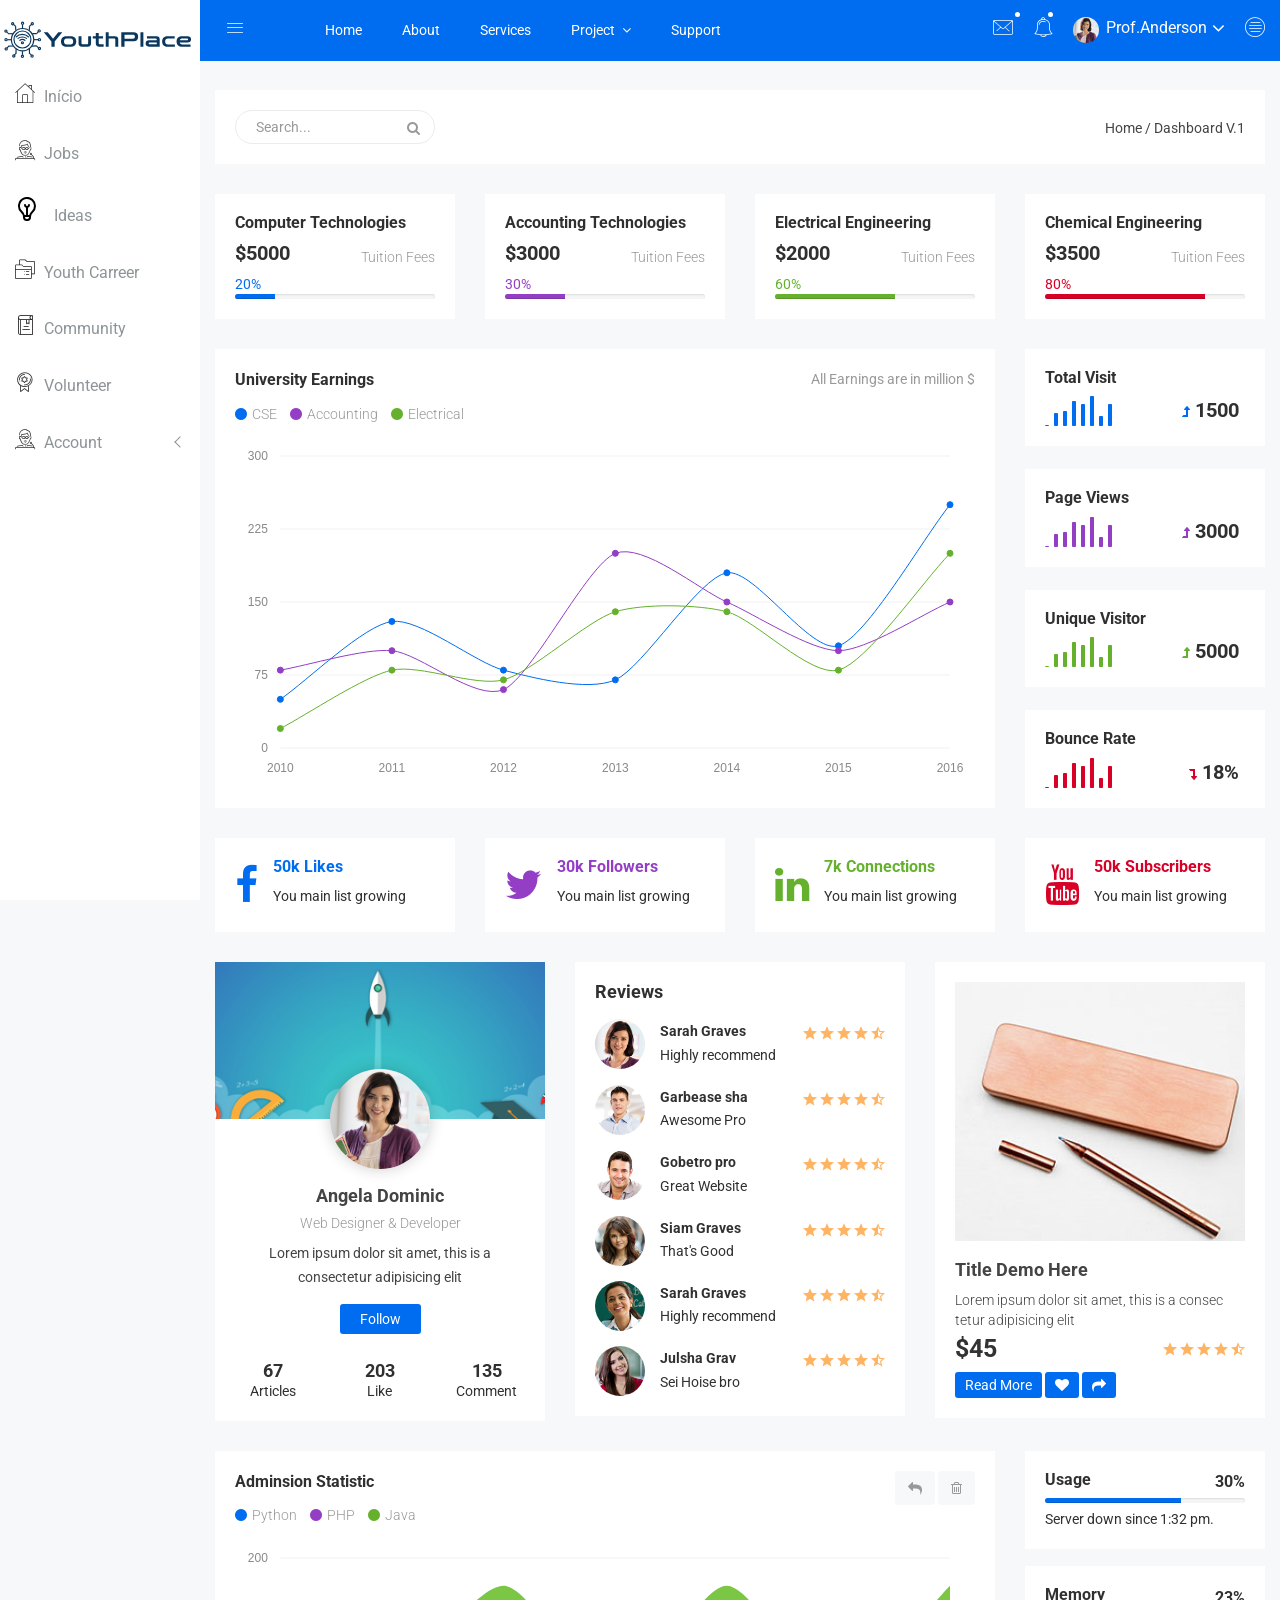
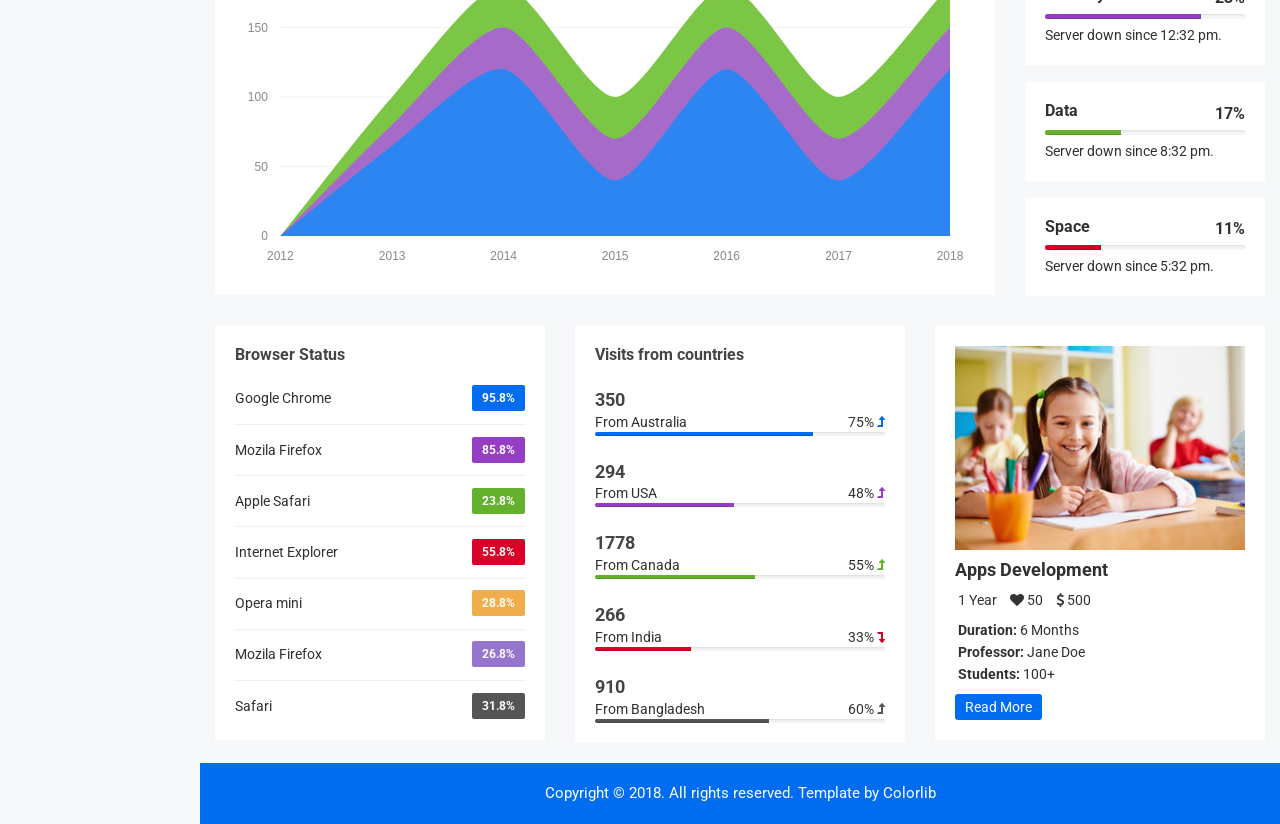
==== commit d07d4fb9: "teste subpasta" ====
--- a/index.html
+++ b/index.html
@@ -1,1587 +1,1748 @@
-<!doctype html>
-<html class="no-js" lang="en">
+<!DOCTYPE html>
+<html class="no-js" lang="pt-PT">
+  <head>
+    <meta charset="utf-8" />
+    <meta http-equiv="x-ua-compatible" content="ie=edge" />
+    <title>YouthPlace - Conectando Talentos as melhores oportunidades</title>
+    <meta name="description" content="" />
+    <meta name="viewport" content="width=device-width, initial-scale=1" />
+    <!-- favicon
+		============================================ -->
+    <link rel="shortcut icon" type="image/x-icon" href="img/favicon.ico" />
+    <!-- Google Fonts
+		============================================ -->
+    <link href="https://fonts.googleapis.com/css?family=Roboto:100,300,400,700,900" rel="stylesheet" />
+    <!-- Bootstrap CSS
+		============================================ -->
+    <link rel="stylesheet" href="css/bootstrap.min.css" />
+    <!-- Bootstrap CSS
+		============================================ -->
+    <link rel="stylesheet" href="css/font-awesome.min.css" />
+    <!-- owl.carousel CSS
+		============================================ -->
+    <link rel="stylesheet" href="css/owl.carousel.css" />
+    <link rel="stylesheet" href="css/owl.theme.css" />
+    <link rel="stylesheet" href="css/owl.transitions.css" />
+    <!-- animate CSS
+		============================================ -->
+    <link rel="stylesheet" href="css/animate.css" />
+    <!-- normalize CSS
+		============================================ -->
+    <link rel="stylesheet" href="css/normalize.css" />
+    <!-- meanmenu icon CSS
+		============================================ -->
+    <link rel="stylesheet" href="css/meanmenu.min.css" />
+    <!-- main CSS
+		============================================ -->
+    <link rel="stylesheet" href="css/main.css" />
+    <!-- educate icon CSS
+		============================================ -->
+    <link rel="stylesheet" href="css/educate-custon-icon.css" />
+    <!-- morrisjs CSS
+		============================================ -->
+    <link rel="stylesheet" href="css/morrisjs/morris.css" />
+    <!-- mCustomScrollbar CSS
+		============================================ -->
+    <link rel="stylesheet" href="css/scrollbar/jquery.mCustomScrollbar.min.css" />
+    <!-- metisMenu CSS
+		============================================ -->
+    <link rel="stylesheet" href="css/metisMenu/metisMenu.min.css" />
+    <link rel="stylesheet" href="css/metisMenu/metisMenu-vertical.css" />
+    <!-- calendar CSS
+		============================================ -->
+    <link rel="stylesheet" href="css/calendar/fullcalendar.min.css" />
+    <link rel="stylesheet" href="css/calendar/fullcalendar.print.min.css" />
+    <!-- style CSS
+		============================================ -->
+    <link rel="stylesheet" href="style.css" />
+    <!-- responsive CSS
+		============================================ -->
+    <link rel="stylesheet" href="css/responsive.css" />
+    <!-- modernizr JS
+		============================================ -->
+    <script src="js/vendor/modernizr-2.8.3.min.js"></script>
+  </head>
 
-<head>
-    <meta charset="utf-8">
-    <meta http-equiv="x-ua-compatible" content="ie=edge">
-    <title>Dashboard V.1 | Kiaalap - Kiaalap Admin Template</title>
-    <meta name="description" content="">
-    <meta name="viewport" content="width=device-width, initial-scale=1">
-    <!-- favicon
-		============================================ -->
-    <link rel="shortcut icon" type="image/x-icon" href="img/favicon.ico">
-    <!-- Google Fonts
-		============================================ -->
-    <link href="https://fonts.googleapis.com/css?family=Roboto:100,300,400,700,900" rel="stylesheet">
-    <!-- Bootstrap CSS
-		============================================ -->
-    <link rel="stylesheet" href="css/bootstrap.min.css">
-    <!-- Bootstrap CSS
-		============================================ -->
-    <link rel="stylesheet" href="css/font-awesome.min.css">
-    <!-- owl.carousel CSS
-		============================================ -->
-    <link rel="stylesheet" href="css/owl.carousel.css">
-    <link rel="stylesheet" href="css/owl.theme.css">
-    <link rel="stylesheet" href="css/owl.transitions.css">
-    <!-- animate CSS
-		============================================ -->
-    <link rel="stylesheet" href="css/animate.css">
-    <!-- normalize CSS
-		============================================ -->
-    <link rel="stylesheet" href="css/normalize.css">
-    <!-- meanmenu icon CSS
-		============================================ -->
-    <link rel="stylesheet" href="css/meanmenu.min.css">
-    <!-- main CSS
-		============================================ -->
-    <link rel="stylesheet" href="css/main.css">
-    <!-- educate icon CSS
-		============================================ -->
-    <link rel="stylesheet" href="css/educate-custon-icon.css">
-    <!-- morrisjs CSS
-		============================================ -->
-    <link rel="stylesheet" href="css/morrisjs/morris.css">
-    <!-- mCustomScrollbar CSS
-		============================================ -->
-    <link rel="stylesheet" href="css/scrollbar/jquery.mCustomScrollbar.min.css">
-    <!-- metisMenu CSS
-		============================================ -->
-    <link rel="stylesheet" href="css/metisMenu/metisMenu.min.css">
-    <link rel="stylesheet" href="css/metisMenu/metisMenu-vertical.css">
-    <!-- calendar CSS
-		============================================ -->
-    <link rel="stylesheet" href="css/calendar/fullcalendar.min.css">
-    <link rel="stylesheet" href="css/calendar/fullcalendar.print.min.css">
-    <!-- style CSS
-		============================================ -->
-    <link rel="stylesheet" href="style.css">
-    <!-- responsive CSS
-		============================================ -->
-    <link rel="stylesheet" href="css/responsive.css">
-    <!-- modernizr JS
-		============================================ -->
-    <script src="js/vendor/modernizr-2.8.3.min.js"></script>
-</head>
-
-<body>
+  <body>
     <!--[if lt IE 8]>
-		<p class="browserupgrade">You are using an <strong>outdated</strong> browser. Please <a href="http://browsehappy.com/">upgrade your browser</a> to improve your experience.</p>
-	<![endif]-->
+      <p class="browserupgrade">
+        You are using an <strong>outdated</strong> browser. Please upgrade your browser to improve your experience.
+      </p>
+    <![endif]-->
     <!-- Start Left menu area -->
     <div class="left-sidebar-pro">
-        <nav id="sidebar" class="">
-            <div class="sidebar-header">
-                <a href="index.html"><img class="main-logo" src="img/logo/logo.png" alt="" /></a>
-                <strong><a href="index.html"><img src="img/logo/logosn.png" alt="" /></a></strong>
-            </div>
-            <div class="left-custom-menu-adp-wrap comment-scrollbar">
-                <nav class="sidebar-nav left-sidebar-menu-pro">
-                    <ul class="metismenu" id="menu1">
-                        <li class="active">
-                            <a class="has-arrow" href="index.html">
-								   <span class="educate-icon educate-home icon-wrap"></span>
-								   <span class="mini-click-non">Education</span>
-								</a>
-                            <ul class="submenu-angle" aria-expanded="true">
-                                <li><a title="Dashboard v.1" href="index.html"><span class="mini-sub-pro">Dashboard v.1</span></a></li>
-                                <li><a title="Dashboard v.2" href="index-1.html"><span class="mini-sub-pro">Dashboard v.2</span></a></li>
-                                <li><a title="Dashboard v.3" href="index-2.html"><span class="mini-sub-pro">Dashboard v.3</span></a></li>
-                                <li><a title="Analytics" href="analytics.html"><span class="mini-sub-pro">Analytics</span></a></li>
-                                <li><a title="Widgets" href="widgets.html"><span class="mini-sub-pro">Widgets</span></a></li>
-                            </ul>
-                        </li>
-                        <li>
-                            <a title="Landing Page" href="events.html" aria-expanded="false"><span class="educate-icon educate-event icon-wrap sub-icon-mg" aria-hidden="true"></span> <span class="mini-click-non">Event</span></a>
-                        </li>
-                        <li>
-                            <a class="has-arrow" href="all-professors.html" aria-expanded="false"><span class="educate-icon educate-professor icon-wrap"></span> <span class="mini-click-non">Professors</span></a>
-                            <ul class="submenu-angle" aria-expanded="false">
-                                <li><a title="All Professors" href="all-professors.html"><span class="mini-sub-pro">All Professors</span></a></li>
-                                <li><a title="Add Professor" href="add-professor.html"><span class="mini-sub-pro">Add Professor</span></a></li>
-                                <li><a title="Edit Professor" href="edit-professor.html"><span class="mini-sub-pro">Edit Professor</span></a></li>
-                                <li><a title="Professor Profile" href="professor-profile.html"><span class="mini-sub-pro">Professor Profile</span></a></li>
-                            </ul>
-                        </li>
-                        <li>
-                            <a class="has-arrow" href="all-students.html" aria-expanded="false"><span class="educate-icon educate-student icon-wrap"></span> <span class="mini-click-non">Students</span></a>
-                            <ul class="submenu-angle" aria-expanded="false">
-                                <li><a title="All Students" href="all-students.html"><span class="mini-sub-pro">All Students</span></a></li>
-                                <li><a title="Add Students" href="add-student.html"><span class="mini-sub-pro">Add Student</span></a></li>
-                                <li><a title="Edit Students" href="edit-student.html"><span class="mini-sub-pro">Edit Student</span></a></li>
-                                <li><a title="Students Profile" href="student-profile.html"><span class="mini-sub-pro">Student Profile</span></a></li>
-                            </ul>
-                        </li>
-                        <li>
-                            <a class="has-arrow" href="all-courses.html" aria-expanded="false"><span class="educate-icon educate-course icon-wrap"></span> <span class="mini-click-non">Courses</span></a>
-                            <ul class="submenu-angle" aria-expanded="false">
-                                <li><a title="All Courses" href="all-courses.html"><span class="mini-sub-pro">All Courses</span></a></li>
-                                <li><a title="Add Courses" href="add-course.html"><span class="mini-sub-pro">Add Course</span></a></li>
-                                <li><a title="Edit Courses" href="edit-course.html"><span class="mini-sub-pro">Edit Course</span></a></li>
-                                <li><a title="Courses Profile" href="course-info.html"><span class="mini-sub-pro">Courses Info</span></a></li>
-                                <li><a title="Product Payment" href="course-payment.html"><span class="mini-sub-pro">Courses Payment</span></a></li>
-                            </ul>
-                        </li>
-                        <li>
-                            <a class="has-arrow" href="all-courses.html" aria-expanded="false"><span class="educate-icon educate-library icon-wrap"></span> <span class="mini-click-non">Library</span></a>
-                            <ul class="submenu-angle" aria-expanded="false">
-                                <li><a title="All Library" href="library-assets.html"><span class="mini-sub-pro">Library Assets</span></a></li>
-                                <li><a title="Add Library" href="add-library-assets.html"><span class="mini-sub-pro">Add Library Asset</span></a></li>
-                                <li><a title="Edit Library" href="edit-library-assets.html"><span class="mini-sub-pro">Edit Library Asset</span></a></li>
-                            </ul>
-                        </li>
-                        <li>
-                            <a class="has-arrow" href="all-courses.html" aria-expanded="false"><span class="educate-icon educate-department icon-wrap"></span> <span class="mini-click-non">Departments</span></a>
-                            <ul class="submenu-angle" aria-expanded="false">
-                                <li><a title="Departments List" href="departments.html"><span class="mini-sub-pro">Departments List</span></a></li>
-                                <li><a title="Add Departments" href="add-department.html"><span class="mini-sub-pro">Add Departments</span></a></li>
-                                <li><a title="Edit Departments" href="edit-department.html"><span class="mini-sub-pro">Edit Departments</span></a></li>
-                            </ul>
-                        </li>
-                        <li>
-                            <a class="has-arrow" href="mailbox.html" aria-expanded="false"><span class="educate-icon educate-message icon-wrap"></span> <span class="mini-click-non">Mailbox</span></a>
-                            <ul class="submenu-angle" aria-expanded="false">
-                                <li><a title="Inbox" href="mailbox.html"><span class="mini-sub-pro">Inbox</span></a></li>
-                                <li><a title="View Mail" href="mailbox-view.html"><span class="mini-sub-pro">View Mail</span></a></li>
-                                <li><a title="Compose Mail" href="mailbox-compose.html"><span class="mini-sub-pro">Compose Mail</span></a></li>
-                            </ul>
-                        </li>
-                        <li>
-                            <a class="has-arrow" href="mailbox.html" aria-expanded="false"><span class="educate-icon educate-interface icon-wrap"></span> <span class="mini-click-non">Interface</span></a>
-                            <ul class="submenu-angle interface-mini-nb-dp" aria-expanded="false">
-                                <li><a title="Google Map" href="google-map.html"><span class="mini-sub-pro">Google Map</span></a></li>
-                                <li><a title="Data Maps" href="data-maps.html"><span class="mini-sub-pro">Data Maps</span></a></li>
-                                <li><a title="Pdf Viewer" href="pdf-viewer.html"><span class="mini-sub-pro">Pdf Viewer</span></a></li>
-                                <li><a title="X-Editable" href="x-editable.html"><span class="mini-sub-pro">X-Editable</span></a></li>
-                                <li><a title="Code Editor" href="code-editor.html"><span class="mini-sub-pro">Code Editor</span></a></li>
-                                <li><a title="Tree View" href="tree-view.html"><span class="mini-sub-pro">Tree View</span></a></li>
-                                <li><a title="Preloader" href="preloader.html"><span class="mini-sub-pro">Preloader</span></a></li>
-                                <li><a title="Images Cropper" href="images-cropper.html"><span class="mini-sub-pro">Images Cropper</span></a></li>
-                            </ul>
-                        </li>
-                        <li>
-                            <a class="has-arrow" href="mailbox.html" aria-expanded="false"><span class="educate-icon educate-charts icon-wrap"></span> <span class="mini-click-non">Charts</span></a>
-                            <ul class="submenu-angle chart-mini-nb-dp" aria-expanded="false">
-                                <li><a title="Bar Charts" href="bar-charts.html"><span class="mini-sub-pro">Bar Charts</span></a></li>
-                                <li><a title="Line Charts" href="line-charts.html"><span class="mini-sub-pro">Line Charts</span></a></li>
-                                <li><a title="Area Charts" href="area-charts.html"><span class="mini-sub-pro">Area Charts</span></a></li>
-                                <li><a title="Rounded Charts" href="rounded-chart.html"><span class="mini-sub-pro">Rounded Charts</span></a></li>
-                                <li><a title="C3 Charts" href="c3.html"><span class="mini-sub-pro">C3 Charts</span></a></li>
-                                <li><a title="Sparkline Charts" href="sparkline.html"><span class="mini-sub-pro">Sparkline Charts</span></a></li>
-                                <li><a title="Peity Charts" href="peity.html"><span class="mini-sub-pro">Peity Charts</span></a></li>
-                            </ul>
-                        </li>
-                        <li>
-                            <a class="has-arrow" href="mailbox.html" aria-expanded="false"><span class="educate-icon educate-data-table icon-wrap"></span> <span class="mini-click-non">Data Tables</span></a>
-                            <ul class="submenu-angle" aria-expanded="false">
-                                <li><a title="Peity Charts" href="static-table.html"><span class="mini-sub-pro">Static Table</span></a></li>
-                                <li><a title="Data Table" href="data-table.html"><span class="mini-sub-pro">Data Table</span></a></li>
-                            </ul>
-                        </li>
-                        <li>
-                            <a class="has-arrow" href="mailbox.html" aria-expanded="false"><span class="educate-icon educate-form icon-wrap"></span> <span class="mini-click-non">Forms Elements</span></a>
-                            <ul class="submenu-angle form-mini-nb-dp" aria-expanded="false">
-                                <li><a title="Basic Form Elements" href="basic-form-element.html"><span class="mini-sub-pro">Bc Form Elements</span></a></li>
-                                <li><a title="Advance Form Elements" href="advance-form-element.html"><span class="mini-sub-pro">Ad Form Elements</span></a></li>
-                                <li><a title="Password Meter" href="password-meter.html"><span class="mini-sub-pro">Password Meter</span></a></li>
-                                <li><a title="Multi Upload" href="multi-upload.html"><span class="mini-sub-pro">Multi Upload</span></a></li>
-                                <li><a title="Text Editor" href="tinymc.html"><span class="mini-sub-pro">Text Editor</span></a></li>
-                                <li><a title="Dual List Box" href="dual-list-box.html"><span class="mini-sub-pro">Dual List Box</span></a></li>
-                            </ul>
-                        </li>
-                        <li>
-                            <a class="has-arrow" href="mailbox.html" aria-expanded="false"><span class="educate-icon educate-apps icon-wrap"></span> <span class="mini-click-non">App views</span></a>
-                            <ul class="submenu-angle app-mini-nb-dp" aria-expanded="false">
-                                <li><a title="Notifications" href="notifications.html"><span class="mini-sub-pro">Notifications</span></a></li>
-                                <li><a title="Alerts" href="alerts.html"><span class="mini-sub-pro">Alerts</span></a></li>
-                                <li><a title="Modals" href="modals.html"><span class="mini-sub-pro">Modals</span></a></li>
-                                <li><a title="Buttons" href="buttons.html"><span class="mini-sub-pro">Buttons</span></a></li>
-                                <li><a title="Tabs" href="tabs.html"><span class="mini-sub-pro">Tabs</span></a></li>
-                                <li><a title="Accordion" href="accordion.html"><span class="mini-sub-pro">Accordion</span></a></li>
-                            </ul>
-                        </li>
-                        <li id="removable">
-                            <a class="has-arrow" href="#" aria-expanded="false"><span class="educate-icon educate-pages icon-wrap"></span> <span class="mini-click-non">Pages</span></a>
-                            <ul class="submenu-angle page-mini-nb-dp" aria-expanded="false">
-                                <li><a title="Login" href="login.html"><span class="mini-sub-pro">Login</span></a></li>
-                                <li><a title="Register" href="register.html"><span class="mini-sub-pro">Register</span></a></li>
-                                <li><a title="Lock" href="lock.html"><span class="mini-sub-pro">Lock</span></a></li>
-                                <li><a title="Password Recovery" href="password-recovery.html"><span class="mini-sub-pro">Password Recovery</span></a></li>
-                                <li><a title="404 Page" href="404.html"><span class="mini-sub-pro">404 Page</span></a></li>
-                                <li><a title="500 Page" href="500.html"><span class="mini-sub-pro">500 Page</span></a></li>
-                            </ul>
-                        </li>
-                    </ul>
-                </nav>
-            </div>
-        </nav>
+      <nav id="sidebar" class="">
+        <div class="sidebar-header">
+          <a href="index.html"><img class="main-logo" src="img/logo/youthplace_logo_logado.svg" alt="" /></a>
+          <strong
+            ><a href="index.html"><img src="img/logo/logosn.png" alt="" /></a
+          ></strong>
+        </div>
+        <div class="left-custom-menu-adp-wrap comment-scrollbar">
+          <nav class="sidebar-nav left-sidebar-menu-pro">
+            <ul class="metismenu" id="menu1">
+              <li>
+                <a href="index.html" aria-expanded="false">
+                  <span class="educate-icon educate-home icon-wrap"></span>
+                  <span class="mini-click-non">Início</span>
+                </a>
+              </li>
+              <li>
+                <a href="all-professors.html" aria-expanded="false"
+                  ><span class="educate-icon educate-professor icon-wrap"></span>
+                  <span class="mini-click-non">Jobs</span></a
+                >
+              </li>
+              <li>
+                <a href="all-students.html" aria-expanded="false"
+                  ><span class="educate-icon lamp-icon icon-wrap"> </span> <span class="mini-click-non">Ideas</span></a
+                >
+              </li>
+              <li>
+                <a href="all-courses.html" aria-expanded="false"
+                  ><span class="educate-icon educate-course icon-wrap"></span>
+                  <span class="mini-click-non">Youth Carreer</span></a
+                >
+              </li>
+              <li>
+                <a href="all-courses.html" aria-expanded="false"
+                  ><span class="educate-icon educate-library icon-wrap"></span>
+                  <span class="mini-click-non">Community</span></a
+                >
+              </li>
+              <li>
+                <a href="all-courses.html" aria-expanded="false"
+                  ><span class="educate-icon educate-department icon-wrap"></span>
+                  <span class="mini-click-non">Volunteer</span></a
+                >
+              </li>
+
+              <li id="removable">
+                <a class="has-arrow" href="#" aria-expanded="false"
+                  ><span class="educate-icon educate-professor icon-wrap"></span>
+                  <span class="mini-click-non">Account</span></a
+                >
+                <ul class="submenu-angle page-mini-nb-dp" aria-expanded="false">
+                  <li>
+                    <a title="Login" href="login.html"><span class="mini-sub-pro">Login</span></a>
+                  </li>
+                  <li>
+                    <a title="Register" href="register.html"><span class="mini-sub-pro">Register</span></a>
+                  </li>
+                  <li>
+                    <a title="Password Recovery" href="password-recovery.html"
+                      ><span class="mini-sub-pro">Password Recovery</span></a
+                    >
+                  </li>
+                </ul>
+              </li>
+            </ul>
+          </nav>
+        </div>
+      </nav>
     </div>
     <!-- End Left menu area -->
     <!-- Start Welcome area -->
     <div class="all-content-wrapper">
-        <div class="container-fluid">
+      <div class="container-fluid">
+        <div class="row">
+          <div class="col-lg-12 col-md-12 col-sm-12 col-xs-12">
+            <div class="logo-pro">
+              <a href="index.html"><img class="main-logo" src="img/logo/logo.png" alt="" /></a>
+            </div>
+          </div>
+        </div>
+      </div>
+      <div class="header-advance-area">
+        <div class="header-top-area">
+          <div class="container-fluid">
             <div class="row">
-                <div class="col-lg-12 col-md-12 col-sm-12 col-xs-12">
-                    <div class="logo-pro">
-                        <a href="index.html"><img class="main-logo" src="img/logo/logo.png" alt="" /></a>
-                    </div>
-                </div>
-            </div>
-        </div>
-        <div class="header-advance-area">
-            <div class="header-top-area">
-                <div class="container-fluid">
-                    <div class="row">
-                        <div class="col-lg-12 col-md-12 col-sm-12 col-xs-12">
-                            <div class="header-top-wraper">
-                                <div class="row">
-                                    <div class="col-lg-1 col-md-0 col-sm-1 col-xs-12">
-                                        <div class="menu-switcher-pro">
-                                            <button type="button" id="sidebarCollapse" class="btn bar-button-pro header-drl-controller-btn btn-info navbar-btn">
-													<i class="educate-icon educate-nav"></i>
-												</button>
-                                        </div>
-                                    </div>
-                                    <div class="col-lg-6 col-md-7 col-sm-6 col-xs-12">
-                                        <div class="header-top-menu tabl-d-n">
-                                            <ul class="nav navbar-nav mai-top-nav">
-                                                <li class="nav-item"><a href="#" class="nav-link">Home</a>
-                                                </li>
-                                                <li class="nav-item"><a href="#" class="nav-link">About</a>
-                                                </li>
-                                                <li class="nav-item"><a href="#" class="nav-link">Services</a>
-                                                </li>
-                                                <li class="nav-item dropdown res-dis-nn">
-                                                    <a href="#" data-toggle="dropdown" role="button" aria-expanded="false" class="nav-link dropdown-toggle">Project <span class="angle-down-topmenu"><i class="fa fa-angle-down"></i></span></a>
-                                                    <div role="menu" class="dropdown-menu animated zoomIn">
-                                                        <a href="#" class="dropdown-item">Documentation</a>
-                                                        <a href="#" class="dropdown-item">Expert Backend</a>
-                                                        <a href="#" class="dropdown-item">Expert FrontEnd</a>
-                                                        <a href="#" class="dropdown-item">Contact Support</a>
-                                                    </div>
-                                                </li>
-                                                <li class="nav-item"><a href="#" class="nav-link">Support</a>
-                                                </li>
-                                            </ul>
-                                        </div>
-                                    </div>
-                                    <div class="col-lg-5 col-md-5 col-sm-12 col-xs-12">
-                                        <div class="header-right-info">
-                                            <ul class="nav navbar-nav mai-top-nav header-right-menu">
-                                                <li class="nav-item dropdown">
-                                                    <a href="#" data-toggle="dropdown" role="button" aria-expanded="false" class="nav-link dropdown-toggle"><i class="educate-icon educate-message edu-chat-pro" aria-hidden="true"></i><span class="indicator-ms"></span></a>
-                                                    <div role="menu" class="author-message-top dropdown-menu animated zoomIn">
-                                                        <div class="message-single-top">
-                                                            <h1>Message</h1>
-                                                        </div>
-                                                        <ul class="message-menu">
-                                                            <li>
-                                                                <a href="#">
-                                                                    <div class="message-img">
-                                                                        <img src="img/contact/1.jpg" alt="">
-                                                                    </div>
-                                                                    <div class="message-content">
-                                                                        <span class="message-date">16 Sept</span>
-                                                                        <h2>Advanda Cro</h2>
-                                                                        <p>Please done this project as soon possible.</p>
-                                                                    </div>
-                                                                </a>
-                                                            </li>
-                                                            <li>
-                                                                <a href="#">
-                                                                    <div class="message-img">
-                                                                        <img src="img/contact/4.jpg" alt="">
-                                                                    </div>
-                                                                    <div class="message-content">
-                                                                        <span class="message-date">16 Sept</span>
-                                                                        <h2>Sulaiman din</h2>
-                                                                        <p>Please done this project as soon possible.</p>
-                                                                    </div>
-                                                                </a>
-                                                            </li>
-                                                            <li>
-                                                                <a href="#">
-                                                                    <div class="message-img">
-                                                                        <img src="img/contact/3.jpg" alt="">
-                                                                    </div>
-                                                                    <div class="message-content">
-                                                                        <span class="message-date">16 Sept</span>
-                                                                        <h2>Victor Jara</h2>
-                                                                        <p>Please done this project as soon possible.</p>
-                                                                    </div>
-                                                                </a>
-                                                            </li>
-                                                            <li>
-                                                                <a href="#">
-                                                                    <div class="message-img">
-                                                                        <img src="img/contact/2.jpg" alt="">
-                                                                    </div>
-                                                                    <div class="message-content">
-                                                                        <span class="message-date">16 Sept</span>
-                                                                        <h2>Victor Jara</h2>
-                                                                        <p>Please done this project as soon possible.</p>
-                                                                    </div>
-                                                                </a>
-                                                            </li>
-                                                        </ul>
-                                                        <div class="message-view">
-                                                            <a href="#">View All Messages</a>
-                                                        </div>
-                                                    </div>
-                                                </li>
-                                                <li class="nav-item"><a href="#" data-toggle="dropdown" role="button" aria-expanded="false" class="nav-link dropdown-toggle"><i class="educate-icon educate-bell" aria-hidden="true"></i><span class="indicator-nt"></span></a>
-                                                    <div role="menu" class="notification-author dropdown-menu animated zoomIn">
-                                                        <div class="notification-single-top">
-                                                            <h1>Notifications</h1>
-                                                        </div>
-                                                        <ul class="notification-menu">
-                                                            <li>
-                                                                <a href="#">
-                                                                    <div class="notification-icon">
-                                                                        <i class="educate-icon educate-checked edu-checked-pro admin-check-pro" aria-hidden="true"></i>
-                                                                    </div>
-                                                                    <div class="notification-content">
-                                                                        <span class="notification-date">16 Sept</span>
-                                                                        <h2>Advanda Cro</h2>
-                                                                        <p>Please done this project as soon possible.</p>
-                                                                    </div>
-                                                                </a>
-                                                            </li>
-                                                            <li>
-                                                                <a href="#">
-                                                                    <div class="notification-icon">
-                                                                        <i class="fa fa-cloud edu-cloud-computing-down" aria-hidden="true"></i>
-                                                                    </div>
-                                                                    <div class="notification-content">
-                                                                        <span class="notification-date">16 Sept</span>
-                                                                        <h2>Sulaiman din</h2>
-                                                                        <p>Please done this project as soon possible.</p>
-                                                                    </div>
-                                                                </a>
-                                                            </li>
-                                                            <li>
-                                                                <a href="#">
-                                                                    <div class="notification-icon">
-                                                                        <i class="fa fa-eraser edu-shield" aria-hidden="true"></i>
-                                                                    </div>
-                                                                    <div class="notification-content">
-                                                                        <span class="notification-date">16 Sept</span>
-                                                                        <h2>Victor Jara</h2>
-                                                                        <p>Please done this project as soon possible.</p>
-                                                                    </div>
-                                                                </a>
-                                                            </li>
-                                                            <li>
-                                                                <a href="#">
-                                                                    <div class="notification-icon">
-                                                                        <i class="fa fa-line-chart edu-analytics-arrow" aria-hidden="true"></i>
-                                                                    </div>
-                                                                    <div class="notification-content">
-                                                                        <span class="notification-date">16 Sept</span>
-                                                                        <h2>Victor Jara</h2>
-                                                                        <p>Please done this project as soon possible.</p>
-                                                                    </div>
-                                                                </a>
-                                                            </li>
-                                                        </ul>
-                                                        <div class="notification-view">
-                                                            <a href="#">View All Notification</a>
-                                                        </div>
-                                                    </div>
-                                                </li>
-                                                <li class="nav-item">
-                                                    <a href="#" data-toggle="dropdown" role="button" aria-expanded="false" class="nav-link dropdown-toggle">
-															<img src="img/product/pro4.jpg" alt="" />
-															<span class="admin-name">Prof.Anderson</span>
-															<i class="fa fa-angle-down edu-icon edu-down-arrow"></i>
-														</a>
-                                                    <ul role="menu" class="dropdown-header-top author-log dropdown-menu animated zoomIn">
-                                                        <li><a href="#"><span class="edu-icon edu-home-admin author-log-ic"></span>My Account</a>
-                                                        </li>
-                                                        <li><a href="#"><span class="edu-icon edu-user-rounded author-log-ic"></span>My Profile</a>
-                                                        </li>
-                                                        <li><a href="#"><span class="edu-icon edu-money author-log-ic"></span>User Billing</a>
-                                                        </li>
-                                                        <li><a href="#"><span class="edu-icon edu-settings author-log-ic"></span>Settings</a>
-                                                        </li>
-                                                        <li><a href="#"><span class="edu-icon edu-locked author-log-ic"></span>Log Out</a>
-                                                        </li>
-                                                    </ul>
-                                                </li>
-                                                <li class="nav-item nav-setting-open"><a href="#" data-toggle="dropdown" role="button" aria-expanded="false" class="nav-link dropdown-toggle"><i class="educate-icon educate-menu"></i></a>
-
-                                                    <div role="menu" class="admintab-wrap menu-setting-wrap menu-setting-wrap-bg dropdown-menu animated zoomIn">
-                                                        <ul class="nav nav-tabs custon-set-tab">
-                                                            <li class="active"><a data-toggle="tab" href="#Notes">Notes</a>
-                                                            </li>
-                                                            <li><a data-toggle="tab" href="#Projects">Projects</a>
-                                                            </li>
-                                                            <li><a data-toggle="tab" href="#Settings">Settings</a>
-                                                            </li>
-                                                        </ul>
-
-                                                        <div class="tab-content custom-bdr-nt">
-                                                            <div id="Notes" class="tab-pane fade in active">
-                                                                <div class="notes-area-wrap">
-                                                                    <div class="note-heading-indicate">
-                                                                        <h2><i class="fa fa-comments-o"></i> Latest Notes</h2>
-                                                                        <p>You have 10 new message.</p>
-                                                                    </div>
-                                                                    <div class="notes-list-area notes-menu-scrollbar">
-                                                                        <ul class="notes-menu-list">
-                                                                            <li>
-                                                                                <a href="#">
-                                                                                    <div class="notes-list-flow">
-                                                                                        <div class="notes-img">
-                                                                                            <img src="img/contact/4.jpg" alt="" />
-                                                                                        </div>
-                                                                                        <div class="notes-content">
-                                                                                            <p> The point of using Lorem Ipsum is that it has a more-or-less normal.</p>
-                                                                                            <span>Yesterday 2:45 pm</span>
-                                                                                        </div>
-                                                                                    </div>
-                                                                                </a>
-                                                                            </li>
-                                                                            <li>
-                                                                                <a href="#">
-                                                                                    <div class="notes-list-flow">
-                                                                                        <div class="notes-img">
-                                                                                            <img src="img/contact/1.jpg" alt="" />
-                                                                                        </div>
-                                                                                        <div class="notes-content">
-                                                                                            <p> The point of using Lorem Ipsum is that it has a more-or-less normal.</p>
-                                                                                            <span>Yesterday 2:45 pm</span>
-                                                                                        </div>
-                                                                                    </div>
-                                                                                </a>
-                                                                            </li>
-                                                                            <li>
-                                                                                <a href="#">
-                                                                                    <div class="notes-list-flow">
-                                                                                        <div class="notes-img">
-                                                                                            <img src="img/contact/2.jpg" alt="" />
-                                                                                        </div>
-                                                                                        <div class="notes-content">
-                                                                                            <p> The point of using Lorem Ipsum is that it has a more-or-less normal.</p>
-                                                                                            <span>Yesterday 2:45 pm</span>
-                                                                                        </div>
-                                                                                    </div>
-                                                                                </a>
-                                                                            </li>
-                                                                            <li>
-                                                                                <a href="#">
-                                                                                    <div class="notes-list-flow">
-                                                                                        <div class="notes-img">
-                                                                                            <img src="img/contact/3.jpg" alt="" />
-                                                                                        </div>
-                                                                                        <div class="notes-content">
-                                                                                            <p> The point of using Lorem Ipsum is that it has a more-or-less normal.</p>
-                                                                                            <span>Yesterday 2:45 pm</span>
-                                                                                        </div>
-                                                                                    </div>
-                                                                                </a>
-                                                                            </li>
-                                                                            <li>
-                                                                                <a href="#">
-                                                                                    <div class="notes-list-flow">
-                                                                                        <div class="notes-img">
-                                                                                            <img src="img/contact/4.jpg" alt="" />
-                                                                                        </div>
-                                                                                        <div class="notes-content">
-                                                                                            <p> The point of using Lorem Ipsum is that it has a more-or-less normal.</p>
-                                                                                            <span>Yesterday 2:45 pm</span>
-                                                                                        </div>
-                                                                                    </div>
-                                                                                </a>
-                                                                            </li>
-                                                                            <li>
-                                                                                <a href="#">
-                                                                                    <div class="notes-list-flow">
-                                                                                        <div class="notes-img">
-                                                                                            <img src="img/contact/1.jpg" alt="" />
-                                                                                        </div>
-                                                                                        <div class="notes-content">
-                                                                                            <p> The point of using Lorem Ipsum is that it has a more-or-less normal.</p>
-                                                                                            <span>Yesterday 2:45 pm</span>
-                                                                                        </div>
-                                                                                    </div>
-                                                                                </a>
-                                                                            </li>
-                                                                            <li>
-                                                                                <a href="#">
-                                                                                    <div class="notes-list-flow">
-                                                                                        <div class="notes-img">
-                                                                                            <img src="img/contact/2.jpg" alt="" />
-                                                                                        </div>
-                                                                                        <div class="notes-content">
-                                                                                            <p> The point of using Lorem Ipsum is that it has a more-or-less normal.</p>
-                                                                                            <span>Yesterday 2:45 pm</span>
-                                                                                        </div>
-                                                                                    </div>
-                                                                                </a>
-                                                                            </li>
-                                                                            <li>
-                                                                                <a href="#">
-                                                                                    <div class="notes-list-flow">
-                                                                                        <div class="notes-img">
-                                                                                            <img src="img/contact/1.jpg" alt="" />
-                                                                                        </div>
-                                                                                        <div class="notes-content">
-                                                                                            <p> The point of using Lorem Ipsum is that it has a more-or-less normal.</p>
-                                                                                            <span>Yesterday 2:45 pm</span>
-                                                                                        </div>
-                                                                                    </div>
-                                                                                </a>
-                                                                            </li>
-                                                                            <li>
-                                                                                <a href="#">
-                                                                                    <div class="notes-list-flow">
-                                                                                        <div class="notes-img">
-                                                                                            <img src="img/contact/2.jpg" alt="" />
-                                                                                        </div>
-                                                                                        <div class="notes-content">
-                                                                                            <p> The point of using Lorem Ipsum is that it has a more-or-less normal.</p>
-                                                                                            <span>Yesterday 2:45 pm</span>
-                                                                                        </div>
-                                                                                    </div>
-                                                                                </a>
-                                                                            </li>
-                                                                            <li>
-                                                                                <a href="#">
-                                                                                    <div class="notes-list-flow">
-                                                                                        <div class="notes-img">
-                                                                                            <img src="img/contact/3.jpg" alt="" />
-                                                                                        </div>
-                                                                                        <div class="notes-content">
-                                                                                            <p> The point of using Lorem Ipsum is that it has a more-or-less normal.</p>
-                                                                                            <span>Yesterday 2:45 pm</span>
-                                                                                        </div>
-                                                                                    </div>
-                                                                                </a>
-                                                                            </li>
-                                                                        </ul>
-                                                                    </div>
-                                                                </div>
-                                                            </div>
-                                                            <div id="Projects" class="tab-pane fade">
-                                                                <div class="projects-settings-wrap">
-                                                                    <div class="note-heading-indicate">
-                                                                        <h2><i class="fa fa-cube"></i> Latest projects</h2>
-                                                                        <p> You have 20 projects. 5 not completed.</p>
-                                                                    </div>
-                                                                    <div class="project-st-list-area project-st-menu-scrollbar">
-                                                                        <ul class="projects-st-menu-list">
-                                                                            <li>
-                                                                                <a href="#">
-                                                                                    <div class="project-list-flow">
-                                                                                        <div class="projects-st-heading">
-                                                                                            <h2>Web Development</h2>
-                                                                                            <p> The point of using Lorem Ipsum is that it has a more or less normal.</p>
-                                                                                            <span class="project-st-time">1 hours ago</span>
-                                                                                        </div>
-                                                                                        <div class="projects-st-content">
-                                                                                            <p>Completion with: 28%</p>
-                                                                                            <div class="progress progress-mini">
-                                                                                                <div style="width: 28%;" class="progress-bar progress-bar-danger hd-tp-1"></div>
-                                                                                            </div>
-                                                                                            <p>Project end: 4:00 pm - 12.06.2014</p>
-                                                                                        </div>
-                                                                                    </div>
-                                                                                </a>
-                                                                            </li>
-                                                                            <li>
-                                                                                <a href="#">
-                                                                                    <div class="project-list-flow">
-                                                                                        <div class="projects-st-heading">
-                                                                                            <h2>Software Development</h2>
-                                                                                            <p> The point of using Lorem Ipsum is that it has a more or less normal.</p>
-                                                                                            <span class="project-st-time">2 hours ago</span>
-                                                                                        </div>
-                                                                                        <div class="projects-st-content project-rating-cl">
-                                                                                            <p>Completion with: 68%</p>
-                                                                                            <div class="progress progress-mini">
-                                                                                                <div style="width: 68%;" class="progress-bar hd-tp-2"></div>
-                                                                                            </div>
-                                                                                            <p>Project end: 4:00 pm - 12.06.2014</p>
-                                                                                        </div>
-                                                                                    </div>
-                                                                                </a>
-                                                                            </li>
-                                                                            <li>
-                                                                                <a href="#">
-                                                                                    <div class="project-list-flow">
-                                                                                        <div class="projects-st-heading">
-                                                                                            <h2>Graphic Design</h2>
-                                                                                            <p> The point of using Lorem Ipsum is that it has a more or less normal.</p>
-                                                                                            <span class="project-st-time">3 hours ago</span>
-                                                                                        </div>
-                                                                                        <div class="projects-st-content">
-                                                                                            <p>Completion with: 78%</p>
-                                                                                            <div class="progress progress-mini">
-                                                                                                <div style="width: 78%;" class="progress-bar hd-tp-3"></div>
-                                                                                            </div>
-                                                                                            <p>Project end: 4:00 pm - 12.06.2014</p>
-                                                                                        </div>
-                                                                                    </div>
-                                                                                </a>
-                                                                            </li>
-                                                                            <li>
-                                                                                <a href="#">
-                                                                                    <div class="project-list-flow">
-                                                                                        <div class="projects-st-heading">
-                                                                                            <h2>Web Design</h2>
-                                                                                            <p> The point of using Lorem Ipsum is that it has a more or less normal.</p>
-                                                                                            <span class="project-st-time">4 hours ago</span>
-                                                                                        </div>
-                                                                                        <div class="projects-st-content project-rating-cl2">
-                                                                                            <p>Completion with: 38%</p>
-                                                                                            <div class="progress progress-mini">
-                                                                                                <div style="width: 38%;" class="progress-bar progress-bar-danger hd-tp-4"></div>
-                                                                                            </div>
-                                                                                            <p>Project end: 4:00 pm - 12.06.2014</p>
-                                                                                        </div>
-                                                                                    </div>
-                                                                                </a>
-                                                                            </li>
-                                                                            <li>
-                                                                                <a href="#">
-                                                                                    <div class="project-list-flow">
-                                                                                        <div class="projects-st-heading">
-                                                                                            <h2>Business Card</h2>
-                                                                                            <p> The point of using Lorem Ipsum is that it has a more or less normal.</p>
-                                                                                            <span class="project-st-time">5 hours ago</span>
-                                                                                        </div>
-                                                                                        <div class="projects-st-content">
-                                                                                            <p>Completion with: 28%</p>
-                                                                                            <div class="progress progress-mini">
-                                                                                                <div style="width: 28%;" class="progress-bar progress-bar-danger hd-tp-5"></div>
-                                                                                            </div>
-                                                                                            <p>Project end: 4:00 pm - 12.06.2014</p>
-                                                                                        </div>
-                                                                                    </div>
-                                                                                </a>
-                                                                            </li>
-                                                                            <li>
-                                                                                <a href="#">
-                                                                                    <div class="project-list-flow">
-                                                                                        <div class="projects-st-heading">
-                                                                                            <h2>Ecommerce Business</h2>
-                                                                                            <p> The point of using Lorem Ipsum is that it has a more or less normal.</p>
-                                                                                            <span class="project-st-time">6 hours ago</span>
-                                                                                        </div>
-                                                                                        <div class="projects-st-content project-rating-cl">
-                                                                                            <p>Completion with: 68%</p>
-                                                                                            <div class="progress progress-mini">
-                                                                                                <div style="width: 68%;" class="progress-bar hd-tp-6"></div>
-                                                                                            </div>
-                                                                                            <p>Project end: 4:00 pm - 12.06.2014</p>
-                                                                                        </div>
-                                                                                    </div>
-                                                                                </a>
-                                                                            </li>
-                                                                            <li>
-                                                                                <a href="#">
-                                                                                    <div class="project-list-flow">
-                                                                                        <div class="projects-st-heading">
-                                                                                            <h2>Woocommerce Plugin</h2>
-                                                                                            <p> The point of using Lorem Ipsum is that it has a more or less normal.</p>
-                                                                                            <span class="project-st-time">7 hours ago</span>
-                                                                                        </div>
-                                                                                        <div class="projects-st-content">
-                                                                                            <p>Completion with: 78%</p>
-                                                                                            <div class="progress progress-mini">
-                                                                                                <div style="width: 78%;" class="progress-bar"></div>
-                                                                                            </div>
-                                                                                            <p>Project end: 4:00 pm - 12.06.2014</p>
-                                                                                        </div>
-                                                                                    </div>
-                                                                                </a>
-                                                                            </li>
-                                                                            <li>
-                                                                                <a href="#">
-                                                                                    <div class="project-list-flow">
-                                                                                        <div class="projects-st-heading">
-                                                                                            <h2>Wordpress Theme</h2>
-                                                                                            <p> The point of using Lorem Ipsum is that it has a more or less normal.</p>
-                                                                                            <span class="project-st-time">9 hours ago</span>
-                                                                                        </div>
-                                                                                        <div class="projects-st-content project-rating-cl2">
-                                                                                            <p>Completion with: 38%</p>
-                                                                                            <div class="progress progress-mini">
-                                                                                                <div style="width: 38%;" class="progress-bar progress-bar-danger"></div>
-                                                                                            </div>
-                                                                                            <p>Project end: 4:00 pm - 12.06.2014</p>
-                                                                                        </div>
-                                                                                    </div>
-                                                                                </a>
-                                                                            </li>
-                                                                        </ul>
-                                                                    </div>
-                                                                </div>
-                                                            </div>
-                                                            <div id="Settings" class="tab-pane fade">
-                                                                <div class="setting-panel-area">
-                                                                    <div class="note-heading-indicate">
-                                                                        <h2><i class="fa fa-gears"></i> Settings Panel</h2>
-                                                                        <p> You have 20 Settings. 5 not completed.</p>
-                                                                    </div>
-                                                                    <ul class="setting-panel-list">
-                                                                        <li>
-                                                                            <div class="checkbox-setting-pro">
-                                                                                <div class="checkbox-title-pro">
-                                                                                    <h2>Show notifications</h2>
-                                                                                    <div class="ts-custom-check">
-                                                                                        <div class="onoffswitch">
-                                                                                            <input type="checkbox" name="collapsemenu" class="onoffswitch-checkbox" id="example">
-                                                                                            <label class="onoffswitch-label" for="example">
-																									<span class="onoffswitch-inner"></span>
-																									<span class="onoffswitch-switch"></span>
-																								</label>
-                                                                                        </div>
-                                                                                    </div>
-                                                                                </div>
-                                                                            </div>
-                                                                        </li>
-                                                                        <li>
-                                                                            <div class="checkbox-setting-pro">
-                                                                                <div class="checkbox-title-pro">
-                                                                                    <h2>Disable Chat</h2>
-                                                                                    <div class="ts-custom-check">
-                                                                                        <div class="onoffswitch">
-                                                                                            <input type="checkbox" name="collapsemenu" class="onoffswitch-checkbox" id="example3">
-                                                                                            <label class="onoffswitch-label" for="example3">
-																									<span class="onoffswitch-inner"></span>
-																									<span class="onoffswitch-switch"></span>
-																								</label>
-                                                                                        </div>
-                                                                                    </div>
-                                                                                </div>
-                                                                            </div>
-                                                                        </li>
-                                                                        <li>
-                                                                            <div class="checkbox-setting-pro">
-                                                                                <div class="checkbox-title-pro">
-                                                                                    <h2>Enable history</h2>
-                                                                                    <div class="ts-custom-check">
-                                                                                        <div class="onoffswitch">
-                                                                                            <input type="checkbox" name="collapsemenu" class="onoffswitch-checkbox" id="example4">
-                                                                                            <label class="onoffswitch-label" for="example4">
-																									<span class="onoffswitch-inner"></span>
-																									<span class="onoffswitch-switch"></span>
-																								</label>
-                                                                                        </div>
-                                                                                    </div>
-                                                                                </div>
-                                                                            </div>
-                                                                        </li>
-                                                                        <li>
-                                                                            <div class="checkbox-setting-pro">
-                                                                                <div class="checkbox-title-pro">
-                                                                                    <h2>Show charts</h2>
-                                                                                    <div class="ts-custom-check">
-                                                                                        <div class="onoffswitch">
-                                                                                            <input type="checkbox" name="collapsemenu" class="onoffswitch-checkbox" id="example7">
-                                                                                            <label class="onoffswitch-label" for="example7">
-																									<span class="onoffswitch-inner"></span>
-																									<span class="onoffswitch-switch"></span>
-																								</label>
-                                                                                        </div>
-                                                                                    </div>
-                                                                                </div>
-                                                                            </div>
-                                                                        </li>
-                                                                        <li>
-                                                                            <div class="checkbox-setting-pro">
-                                                                                <div class="checkbox-title-pro">
-                                                                                    <h2>Update everyday</h2>
-                                                                                    <div class="ts-custom-check">
-                                                                                        <div class="onoffswitch">
-                                                                                            <input type="checkbox" name="collapsemenu" checked="" class="onoffswitch-checkbox" id="example2">
-                                                                                            <label class="onoffswitch-label" for="example2">
-																									<span class="onoffswitch-inner"></span>
-																									<span class="onoffswitch-switch"></span>
-																								</label>
-                                                                                        </div>
-                                                                                    </div>
-                                                                                </div>
-                                                                            </div>
-                                                                        </li>
-                                                                        <li>
-                                                                            <div class="checkbox-setting-pro">
-                                                                                <div class="checkbox-title-pro">
-                                                                                    <h2>Global search</h2>
-                                                                                    <div class="ts-custom-check">
-                                                                                        <div class="onoffswitch">
-                                                                                            <input type="checkbox" name="collapsemenu" checked="" class="onoffswitch-checkbox" id="example6">
-                                                                                            <label class="onoffswitch-label" for="example6">
-																									<span class="onoffswitch-inner"></span>
-																									<span class="onoffswitch-switch"></span>
-																								</label>
-                                                                                        </div>
-                                                                                    </div>
-                                                                                </div>
-                                                                            </div>
-                                                                        </li>
-                                                                        <li>
-                                                                            <div class="checkbox-setting-pro">
-                                                                                <div class="checkbox-title-pro">
-                                                                                    <h2>Offline users</h2>
-                                                                                    <div class="ts-custom-check">
-                                                                                        <div class="onoffswitch">
-                                                                                            <input type="checkbox" name="collapsemenu" checked="" class="onoffswitch-checkbox" id="example5">
-                                                                                            <label class="onoffswitch-label" for="example5">
-																									<span class="onoffswitch-inner"></span>
-																									<span class="onoffswitch-switch"></span>
-																								</label>
-                                                                                        </div>
-                                                                                    </div>
-                                                                                </div>
-                                                                            </div>
-                                                                        </li>
-                                                                    </ul>
-
-                                                                </div>
-                                                            </div>
-                                                        </div>
-                                                    </div>
-                                                </li>
-                                            </ul>
-                                        </div>
-                                    </div>
-                                </div>
+              <div class="col-lg-12 col-md-12 col-sm-12 col-xs-12">
+                <div class="header-top-wraper">
+                  <div class="row">
+                    <div class="col-lg-1 col-md-0 col-sm-1 col-xs-12">
+                      <div class="menu-switcher-pro">
+                        <button
+                          type="button"
+                          id="sidebarCollapse"
+                          class="btn bar-button-pro header-drl-controller-btn btn-info navbar-btn"
+                        >
+                          <i class="educate-icon educate-nav"></i>
+                        </button>
+                      </div>
+                    </div>
+                    <div class="col-lg-6 col-md-7 col-sm-6 col-xs-12">
+                      <div class="header-top-menu tabl-d-n">
+                        <ul class="nav navbar-nav mai-top-nav">
+                          <li class="nav-item"><a href="#" class="nav-link">Home</a></li>
+                          <li class="nav-item"><a href="#" class="nav-link">About</a></li>
+                          <li class="nav-item"><a href="#" class="nav-link">Services</a></li>
+                          <li class="nav-item dropdown res-dis-nn">
+                            <a
+                              href="#"
+                              data-toggle="dropdown"
+                              role="button"
+                              aria-expanded="false"
+                              class="nav-link dropdown-toggle"
+                              >Project <span class="angle-down-topmenu"><i class="fa fa-angle-down"></i></span
+                            ></a>
+                            <div role="menu" class="dropdown-menu animated zoomIn">
+                              <a href="#" class="dropdown-item">Documentation</a>
+                              <a href="#" class="dropdown-item">Expert Backend</a>
+                              <a href="#" class="dropdown-item">Expert FrontEnd</a>
+                              <a href="#" class="dropdown-item">Contact Support</a>
                             </div>
-                        </div>
-                    </div>
-                </div>
-            </div>
-            <!-- Mobile Menu start -->
-            <div class="mobile-menu-area">
-                <div class="container">
-                    <div class="row">
-                        <div class="col-lg-12 col-md-12 col-sm-12 col-xs-12">
-                            <div class="mobile-menu">
-                                <nav id="dropdown">
-                                    <ul class="mobile-menu-nav">
-                                        <li><a data-toggle="collapse" data-target="#Charts" href="#">Home <span class="admin-project-icon edu-icon edu-down-arrow"></span></a>
-                                            <ul class="collapse dropdown-header-top">
-                                                <li><a href="index.html">Dashboard v.1</a></li>
-                                                <li><a href="index-1.html">Dashboard v.2</a></li>
-                                                <li><a href="index-3.html">Dashboard v.3</a></li>
-                                                <li><a href="analytics.html">Analytics</a></li>
-                                                <li><a href="widgets.html">Widgets</a></li>
-                                            </ul>
-                                        </li>
-                                        <li><a href="events.html">Event</a></li>
-                                        <li><a data-toggle="collapse" data-target="#demoevent" href="#">Professors <span class="admin-project-icon edu-icon edu-down-arrow"></span></a>
-                                            <ul id="demoevent" class="collapse dropdown-header-top">
-                                                <li><a href="all-professors.html">All Professors</a>
-                                                </li>
-                                                <li><a href="add-professor.html">Add Professor</a>
-                                                </li>
-                                                <li><a href="edit-professor.html">Edit Professor</a>
-                                                </li>
-                                                <li><a href="professor-profile.html">Professor Profile</a>
-                                                </li>
-                                            </ul>
-                                        </li>
-                                        <li><a data-toggle="collapse" data-target="#demopro" href="#">Students <span class="admin-project-icon edu-icon edu-down-arrow"></span></a>
-                                            <ul id="demopro" class="collapse dropdown-header-top">
-                                                <li><a href="all-students.html">All Students</a>
-                                                </li>
-                                                <li><a href="add-student.html">Add Student</a>
-                                                </li>
-                                                <li><a href="edit-student.html">Edit Student</a>
-                                                </li>
-                                                <li><a href="student-profile.html">Student Profile</a>
-                                                </li>
-                                            </ul>
-                                        </li>
-                                        <li><a data-toggle="collapse" data-target="#democrou" href="#">Courses <span class="admin-project-icon edu-icon edu-down-arrow"></span></a>
-                                            <ul id="democrou" class="collapse dropdown-header-top">
-                                                <li><a href="all-courses.html">All Courses</a>
-                                                </li>
-                                                <li><a href="add-course.html">Add Course</a>
-                                                </li>
-                                                <li><a href="edit-course.html">Edit Course</a>
-                                                </li>
-                                                <li><a href="course-profile.html">Courses Info</a>
-                                                </li>
-                                                <li><a href="course-payment.html">Courses Payment</a>
-                                                </li>
-                                            </ul>
-                                        </li>
-                                        <li><a data-toggle="collapse" data-target="#demolibra" href="#">Library <span class="admin-project-icon edu-icon edu-down-arrow"></span></a>
-                                            <ul id="demolibra" class="collapse dropdown-header-top">
-                                                <li><a href="library-assets.html">Library Assets</a>
-                                                </li>
-                                                <li><a href="add-library-assets.html">Add Library Asset</a>
-                                                </li>
-                                                <li><a href="edit-library-assets.html">Edit Library Asset</a>
-                                                </li>
-                                            </ul>
-                                        </li>
-                                        <li><a data-toggle="collapse" data-target="#demodepart" href="#">Departments <span class="admin-project-icon edu-icon edu-down-arrow"></span></a>
-                                            <ul id="demodepart" class="collapse dropdown-header-top">
-                                                <li><a href="departments.html">Departments List</a>
-                                                </li>
-                                                <li><a href="add-department.html">Add Departments</a>
-                                                </li>
-                                                <li><a href="edit-department.html">Edit Departments</a>
-                                                </li>
-                                            </ul>
-                                        </li>
-                                        <li><a data-toggle="collapse" data-target="#demo" href="#">Mailbox <span class="admin-project-icon edu-icon edu-down-arrow"></span></a>
-                                            <ul id="demo" class="collapse dropdown-header-top">
-                                                <li><a href="mailbox.html">Inbox</a>
-                                                </li>
-                                                <li><a href="mailbox-view.html">View Mail</a>
-                                                </li>
-                                                <li><a href="mailbox-compose.html">Compose Mail</a>
-                                                </li>
-                                            </ul>
-                                        </li>
-                                        <li><a data-toggle="collapse" data-target="#Miscellaneousmob" href="#">Interface <span class="admin-project-icon edu-icon edu-down-arrow"></span></a>
-                                            <ul id="Miscellaneousmob" class="collapse dropdown-header-top">
-                                                <li><a href="google-map.html">Google Map</a>
-                                                </li>
-                                                <li><a href="data-maps.html">Data Maps</a>
-                                                </li>
-                                                <li><a href="pdf-viewer.html">Pdf Viewer</a>
-                                                </li>
-                                                <li><a href="x-editable.html">X-Editable</a>
-                                                </li>
-                                                <li><a href="code-editor.html">Code Editor</a>
-                                                </li>
-                                                <li><a href="tree-view.html">Tree View</a>
-                                                </li>
-                                                <li><a href="preloader.html">Preloader</a>
-                                                </li>
-                                                <li><a href="images-cropper.html">Images Cropper</a>
-                                                </li>
-                                            </ul>
-                                        </li>
-                                        <li><a data-toggle="collapse" data-target="#Chartsmob" href="#">Charts <span class="admin-project-icon edu-icon edu-down-arrow"></span></a>
-                                            <ul id="Chartsmob" class="collapse dropdown-header-top">
-                                                <li><a href="bar-charts.html">Bar Charts</a>
-                                                </li>
-                                                <li><a href="line-charts.html">Line Charts</a>
-                                                </li>
-                                                <li><a href="area-charts.html">Area Charts</a>
-                                                </li>
-                                                <li><a href="rounded-chart.html">Rounded Charts</a>
-                                                </li>
-                                                <li><a href="c3.html">C3 Charts</a>
-                                                </li>
-                                                <li><a href="sparkline.html">Sparkline Charts</a>
-                                                </li>
-                                                <li><a href="peity.html">Peity Charts</a>
-                                                </li>
-                                            </ul>
-                                        </li>
-                                        <li><a data-toggle="collapse" data-target="#Tablesmob" href="#">Tables <span class="admin-project-icon edu-icon edu-down-arrow"></span></a>
-                                            <ul id="Tablesmob" class="collapse dropdown-header-top">
-                                                <li><a href="static-table.html">Static Table</a>
-                                                </li>
-                                                <li><a href="data-table.html">Data Table</a>
-                                                </li>
-                                            </ul>
-                                        </li>
-                                        <li><a data-toggle="collapse" data-target="#formsmob" href="#">Forms <span class="admin-project-icon edu-icon edu-down-arrow"></span></a>
-                                            <ul id="formsmob" class="collapse dropdown-header-top">
-                                                <li><a href="basic-form-element.html">Basic Form Elements</a>
-                                                </li>
-                                                <li><a href="advance-form-element.html">Advanced Form Elements</a>
-                                                </li>
-                                                <li><a href="password-meter.html">Password Meter</a>
-                                                </li>
-                                                <li><a href="multi-upload.html">Multi Upload</a>
-                                                </li>
-                                                <li><a href="tinymc.html">Text Editor</a>
-                                                </li>
-                                                <li><a href="dual-list-box.html">Dual List Box</a>
-                                                </li>
-                                            </ul>
-                                        </li>
-                                        <li><a data-toggle="collapse" data-target="#Appviewsmob" href="#">App views <span class="admin-project-icon edu-icon edu-down-arrow"></span></a>
-                                            <ul id="Appviewsmob" class="collapse dropdown-header-top">
-                                                <li><a href="basic-form-element.html">Basic Form Elements</a>
-                                                </li>
-                                                <li><a href="advance-form-element.html">Advanced Form Elements</a>
-                                                </li>
-                                                <li><a href="password-meter.html">Password Meter</a>
-                                                </li>
-                                                <li><a href="multi-upload.html">Multi Upload</a>
-                                                </li>
-                                                <li><a href="tinymc.html">Text Editor</a>
-                                                </li>
-                                                <li><a href="dual-list-box.html">Dual List Box</a>
-                                                </li>
-                                            </ul>
-                                        </li>
-                                        <li><a data-toggle="collapse" data-target="#Pagemob" href="#">Pages <span class="admin-project-icon edu-icon edu-down-arrow"></span></a>
-                                            <ul id="Pagemob" class="collapse dropdown-header-top">
-                                                <li><a href="login.html">Login</a>
-                                                </li>
-                                                <li><a href="register.html">Register</a>
-                                                </li>
-                                                <li><a href="lock.html">Lock</a>
-                                                </li>
-                                                <li><a href="password-recovery.html">Password Recovery</a>
-                                                </li>
-                                                <li><a href="404.html">404 Page</a></li>
-                                                <li><a href="500.html">500 Page</a></li>
-                                            </ul>
-                                        </li>
-                                    </ul>
-                                </nav>
-                            </div>
-                        </div>
-                    </div>
-                </div>
-            </div>
-            <!-- Mobile Menu end -->
-            <div class="breadcome-area">
-                <div class="container-fluid">
-                    <div class="row">
-                        <div class="col-lg-12 col-md-12 col-sm-12 col-xs-12">
-                            <div class="breadcome-list">
-                                <div class="row">
-                                    <div class="col-lg-6 col-md-6 col-sm-6 col-xs-12">
-                                        <div class="breadcome-heading">
-                                            <form role="search" class="sr-input-func">
-                                                <input type="text" placeholder="Search..." class="search-int form-control">
-                                                <a href="#"><i class="fa fa-search"></i></a>
-                                            </form>
-                                        </div>
-                                    </div>
-                                    <div class="col-lg-6 col-md-6 col-sm-6 col-xs-12">
-                                        <ul class="breadcome-menu">
-                                            <li><a href="#">Home</a> <span class="bread-slash">/</span>
-                                            </li>
-                                            <li><span class="bread-blod">Dashboard V.1</span>
-                                            </li>
-                                        </ul>
-                                    </div>
-                                </div>
-                            </div>
-                        </div>
-                    </div>
-                </div>
-            </div>
-        </div>
-        <div class="analytics-sparkle-area">
-            <div class="container-fluid">
-                <div class="row">
-                    <div class="col-lg-3 col-md-6 col-sm-6 col-xs-12">
-                        <div class="analytics-sparkle-line reso-mg-b-30">
-                            <div class="analytics-content">
-                                <h5>Computer Technologies</h5>
-                                <h2>$<span class="counter">5000</span> <span class="tuition-fees">Tuition Fees</span></h2>
-                                <span class="text-success">20%</span>
-                                <div class="progress m-b-0">
-                                    <div class="progress-bar progress-bar-success" role="progressbar" aria-valuenow="50" aria-valuemin="0" aria-valuemax="100" style="width:20%;"> <span class="sr-only">20% Complete</span> </div>
-                                </div>
-                            </div>
-                        </div>
-                    </div>
-                    <div class="col-lg-3 col-md-6 col-sm-6 col-xs-12">
-                        <div class="analytics-sparkle-line reso-mg-b-30">
-                            <div class="analytics-content">
-                                <h5>Accounting Technologies</h5>
-                                <h2>$<span class="counter">3000</span> <span class="tuition-fees">Tuition Fees</span></h2>
-                                <span class="text-danger">30%</span>
-                                <div class="progress m-b-0">
-                                    <div class="progress-bar progress-bar-danger" role="progressbar" aria-valuenow="50" aria-valuemin="0" aria-valuemax="100" style="width:30%;"> <span class="sr-only">230% Complete</span> </div>
-                                </div>
-                            </div>
-                        </div>
-                    </div>
-                    <div class="col-lg-3 col-md-6 col-sm-6 col-xs-12">
-                        <div class="analytics-sparkle-line reso-mg-b-30 table-mg-t-pro dk-res-t-pro-30">
-                            <div class="analytics-content">
-                                <h5>Electrical Engineering</h5>
-                                <h2>$<span class="counter">2000</span> <span class="tuition-fees">Tuition Fees</span></h2>
-                                <span class="text-info">60%</span>
-                                <div class="progress m-b-0">
-                                    <div class="progress-bar progress-bar-info" role="progressbar" aria-valuenow="50" aria-valuemin="0" aria-valuemax="100" style="width:60%;"> <span class="sr-only">20% Complete</span> </div>
-                                </div>
-                            </div>
-                        </div>
-                    </div>
-                    <div class="col-lg-3 col-md-6 col-sm-6 col-xs-12">
-                        <div class="analytics-sparkle-line table-mg-t-pro dk-res-t-pro-30">
-                            <div class="analytics-content">
-                                <h5>Chemical Engineering</h5>
-                                <h2>$<span class="counter">3500</span> <span class="tuition-fees">Tuition Fees</span></h2>
-                                <span class="text-inverse">80%</span>
-                                <div class="progress m-b-0">
-                                    <div class="progress-bar progress-bar-inverse" role="progressbar" aria-valuenow="50" aria-valuemin="0" aria-valuemax="100" style="width:80%;"> <span class="sr-only">230% Complete</span> </div>
-                                </div>
-                            </div>
-                        </div>
-                    </div>
-                </div>
-            </div>
-        </div>
-        <div class="product-sales-area mg-tb-30">
-            <div class="container-fluid">
-                <div class="row">
-                    <div class="col-lg-9 col-md-12 col-sm-12 col-xs-12">
-                        <div class="product-sales-chart">
-                            <div class="portlet-title">
-                                <div class="row">
-                                    <div class="col-lg-6 col-md-6 col-sm-6 col-xs-12">
-                                        <div class="caption pro-sl-hd">
-                                            <span class="caption-subject"><b>University Earnings</b></span>
-                                        </div>
-                                    </div>
-                                    <div class="col-lg-6 col-md-6 col-sm-6 col-xs-12">
-                                        <div class="actions graph-rp graph-rp-dl">
-                                            <p>All Earnings are in million $</p>
-                                        </div>
-                                    </div>
-                                </div>
-                            </div>
-                            <ul class="list-inline cus-product-sl-rp">
+                          </li>
+                          <li class="nav-item"><a href="#" class="nav-link">Support</a></li>
+                        </ul>
+                      </div>
+                    </div>
+                    <div class="col-lg-5 col-md-5 col-sm-12 col-xs-12">
+                      <div class="header-right-info">
+                        <ul class="nav navbar-nav mai-top-nav header-right-menu">
+                          <li class="nav-item dropdown">
+                            <a
+                              href="#"
+                              data-toggle="dropdown"
+                              role="button"
+                              aria-expanded="false"
+                              class="nav-link dropdown-toggle"
+                              ><i class="educate-icon educate-message edu-chat-pro" aria-hidden="true"></i
+                              ><span class="indicator-ms"></span
+                            ></a>
+                            <div role="menu" class="author-message-top dropdown-menu animated zoomIn">
+                              <div class="message-single-top">
+                                <h1>Message</h1>
+                              </div>
+                              <ul class="message-menu">
                                 <li>
-                                    <h5><i class="fa fa-circle" style="color: #006DF0;"></i>CSE</h5>
+                                  <a href="#">
+                                    <div class="message-img">
+                                      <img src="img/contact/1.jpg" alt="" />
+                                    </div>
+                                    <div class="message-content">
+                                      <span class="message-date">16 Sept</span>
+                                      <h2>Advanda Cro</h2>
+                                      <p>Please done this project as soon possible.</p>
+                                    </div>
+                                  </a>
                                 </li>
                                 <li>
-                                    <h5><i class="fa fa-circle" style="color: #933EC5;"></i>Accounting</h5>
+                                  <a href="#">
+                                    <div class="message-img">
+                                      <img src="img/contact/4.jpg" alt="" />
+                                    </div>
+                                    <div class="message-content">
+                                      <span class="message-date">16 Sept</span>
+                                      <h2>Sulaiman din</h2>
+                                      <p>Please done this project as soon possible.</p>
+                                    </div>
+                                  </a>
                                 </li>
                                 <li>
-                                    <h5><i class="fa fa-circle" style="color: #65b12d;"></i>Electrical</h5>
-                                </li>
-                            </ul>
-                            <div id="extra-area-chart" style="height: 356px;"></div>
-                        </div>
-                    </div>
-                    <div class="col-lg-3 col-md-3 col-sm-3 col-xs-12">
-                        <div class="white-box analytics-info-cs mg-b-10 res-mg-b-30 res-mg-t-30 table-mg-t-pro-n tb-sm-res-d-n dk-res-t-d-n">
-                            <h3 class="box-title">Total Visit</h3>
-                            <ul class="list-inline two-part-sp">
-                                <li>
-                                    <div id="sparklinedash"></div>
-                                </li>
-                                <li class="text-right sp-cn-r"><i class="fa fa-level-up" aria-hidden="true"></i> <span class="counter text-success">1500</span></li>
-                            </ul>
-                        </div>
-                        <div class="white-box analytics-info-cs mg-b-10 res-mg-b-30 tb-sm-res-d-n dk-res-t-d-n">
-                            <h3 class="box-title">Page Views</h3>
-                            <ul class="list-inline two-part-sp">
-                                <li>
-                                    <div id="sparklinedash2"></div>
-                                </li>
-                                <li class="text-right graph-two-ctn"><i class="fa fa-level-up" aria-hidden="true"></i> <span class="counter text-purple">3000</span></li>
-                            </ul>
-                        </div>
-                        <div class="white-box analytics-info-cs mg-b-10 res-mg-b-30 tb-sm-res-d-n dk-res-t-d-n">
-                            <h3 class="box-title">Unique Visitor</h3>
-                            <ul class="list-inline two-part-sp">
-                                <li>
-                                    <div id="sparklinedash3"></div>
-                                </li>
-                                <li class="text-right graph-three-ctn"><i class="fa fa-level-up" aria-hidden="true"></i> <span class="counter text-info">5000</span></li>
-                            </ul>
-                        </div>
-                        <div class="white-box analytics-info-cs table-dis-n-pro tb-sm-res-d-n dk-res-t-d-n">
-                            <h3 class="box-title">Bounce Rate</h3>
-                            <ul class="list-inline two-part-sp">
-                                <li>
-                                    <div id="sparklinedash4"></div>
-                                </li>
-                                <li class="text-right graph-four-ctn"><i class="fa fa-level-down" aria-hidden="true"></i> <span class="text-danger"><span class="counter">18</span>%</span>
-                                </li>
-                            </ul>
-                        </div>
-                    </div>
-                </div>
-            </div>
-        </div>
-        <div class="traffic-analysis-area">
-            <div class="container-fluid">
-                <div class="row">
-                    <div class="col-lg-3 col-md-6 col-sm-6 col-xs-12">
-                        <div class="social-media-edu">
-                            <i class="fa fa-facebook"></i>
-                            <div class="social-edu-ctn">
-                                <h3>50k Likes</h3>
-                                <p>You main list growing</p>
-                            </div>
-                        </div>
-                    </div>
-                    <div class="col-lg-3 col-md-6 col-sm-6 col-xs-12">
-                        <div class="social-media-edu twitter-cl res-mg-t-30 table-mg-t-pro-n">
-                            <i class="fa fa-twitter"></i>
-                            <div class="social-edu-ctn">
-                                <h3>30k followers</h3>
-                                <p>You main list growing</p>
-                            </div>
-                        </div>
-                    </div>
-                    <div class="col-lg-3 col-md-6 col-sm-6 col-xs-12">
-                        <div class="social-media-edu linkedin-cl res-mg-t-30 res-tablet-mg-t-30 dk-res-t-pro-30">
-                            <i class="fa fa-linkedin"></i>
-                            <div class="social-edu-ctn">
-                                <h3>7k Connections</h3>
-                                <p>You main list growing</p>
-                            </div>
-                        </div>
-                    </div>
-                    <div class="col-lg-3 col-md-6 col-sm-6 col-xs-12">
-                        <div class="social-media-edu youtube-cl res-mg-t-30 res-tablet-mg-t-30 dk-res-t-pro-30">
-                            <i class="fa fa-youtube"></i>
-                            <div class="social-edu-ctn">
-                                <h3>50k Subscribers</h3>
-                                <p>You main list growing</p>
-                            </div>
-                        </div>
-                    </div>
-                </div>
-            </div>
-        </div>
-        <div class="library-book-area mg-t-30">
-            <div class="container-fluid">
-                <div class="row">
-                    <div class="col-lg-4 col-md-6 col-sm-6 col-xs-12">
-                        <div class="single-cards-item">
-                            <div class="single-product-image">
-                                <a href="#"><img src="img/product/profile-bg.jpg" alt=""></a>
-                            </div>
-                            <div class="single-product-text">
-                                <img src="img/product/pro4.jpg" alt="">
-                                <h4><a class="cards-hd-dn" href="#">Angela Dominic</a></h4>
-                                <h5>Web Designer & Developer</h5>
-                                <p class="ctn-cards">Lorem ipsum dolor sit amet, this is a consectetur adipisicing elit</p>
-                                <a class="follow-cards" href="#">Follow</a>
-                                <div class="row">
-                                    <div class="col-lg-4 col-md-4 col-sm-4 col-xs-4">
-                                        <div class="cards-dtn">
-                                            <h3><span class="counter">199</span></h3>
-                                            <p>Articles</p>
-                                        </div>
-                                    </div>
-                                    <div class="col-lg-4 col-md-4 col-sm-4 col-xs-4">
-                                        <div class="cards-dtn">
-                                            <h3><span class="counter">599</span></h3>
-                                            <p>Like</p>
-                                        </div>
-                                    </div>
-                                    <div class="col-lg-4 col-md-4 col-sm-4 col-xs-4">
-                                        <div class="cards-dtn">
-                                            <h3><span class="counter">399</span></h3>
-                                            <p>Comment</p>
-                                        </div>
-                                    </div>
-                                </div>
-                            </div>
-                        </div>
-                    </div>
-                    <div class="col-lg-4 col-md-6 col-sm-6 col-xs-12">
-                        <div class="single-review-st-item res-mg-t-30 table-mg-t-pro-n">
-                            <div class="single-review-st-hd">
-                                <h2>Reviews</h2>
-                            </div>
-                            <div class="single-review-st-text">
-                                <img src="img/notification/1.jpg" alt="">
-                                <div class="review-ctn-hf">
-                                    <h3>Sarah Graves</h3>
-                                    <p>Highly recommend</p>
-                                </div>
-                                <div class="review-item-rating">
-                                    <i class="educate-icon educate-star"></i>
-                                    <i class="educate-icon educate-star"></i>
-                                    <i class="educate-icon educate-star"></i>
-                                    <i class="educate-icon educate-star"></i>
-                                    <i class="educate-icon educate-star-half"></i>
-                                </div>
-                            </div>
-                            <div class="single-review-st-text">
-                                <img src="img/notification/2.jpg" alt="">
-                                <div class="review-ctn-hf">
-                                    <h3>Garbease sha</h3>
-                                    <p>Awesome Pro</p>
-                                </div>
-                                <div class="review-item-rating">
-                                    <i class="educate-icon educate-star"></i>
-                                    <i class="educate-icon educate-star"></i>
-                                    <i class="educate-icon educate-star"></i>
-                                    <i class="educate-icon educate-star"></i>
-                                    <i class="educate-icon educate-star-half"></i>
-                                </div>
-                            </div>
-                            <div class="single-review-st-text">
-                                <img src="img/notification/3.jpg" alt="">
-                                <div class="review-ctn-hf">
-                                    <h3>Gobetro pro</h3>
-                                    <p>Great Website</p>
-                                </div>
-                                <div class="review-item-rating">
-                                    <i class="educate-icon educate-star"></i>
-                                    <i class="educate-icon educate-star"></i>
-                                    <i class="educate-icon educate-star"></i>
-                                    <i class="educate-icon educate-star"></i>
-                                    <i class="educate-icon educate-star-half"></i>
-                                </div>
-                            </div>
-                            <div class="single-review-st-text">
-                                <img src="img/notification/4.jpg" alt="">
-                                <div class="review-ctn-hf">
-                                    <h3>Siam Graves</h3>
-                                    <p>That's Good</p>
-                                </div>
-                                <div class="review-item-rating">
-                                    <i class="educate-icon educate-star"></i>
-                                    <i class="educate-icon educate-star"></i>
-                                    <i class="educate-icon educate-star"></i>
-                                    <i class="educate-icon educate-star"></i>
-                                    <i class="educate-icon educate-star-half"></i>
-                                </div>
-                            </div>
-                            <div class="single-review-st-text">
-                                <img src="img/notification/5.jpg" alt="">
-                                <div class="review-ctn-hf">
-                                    <h3>Sarah Graves</h3>
-                                    <p>Highly recommend</p>
-                                </div>
-                                <div class="review-item-rating">
-                                    <i class="educate-icon educate-star"></i>
-                                    <i class="educate-icon educate-star"></i>
-                                    <i class="educate-icon educate-star"></i>
-                                    <i class="educate-icon educate-star"></i>
-                                    <i class="educate-icon educate-star-half"></i>
-                                </div>
-                            </div>
-                            <div class="single-review-st-text">
-                                <img src="img/notification/6.jpg" alt="">
-                                <div class="review-ctn-hf">
-                                    <h3>Julsha Grav</h3>
-                                    <p>Sei Hoise bro</p>
-                                </div>
-                                <div class="review-item-rating">
-                                    <i class="educate-icon educate-star"></i>
-                                    <i class="educate-icon educate-star"></i>
-                                    <i class="educate-icon educate-star"></i>
-                                    <i class="educate-icon educate-star"></i>
-                                    <i class="educate-icon educate-star-half"></i>
-                                </div>
-                            </div>
-                        </div>
-                    </div>
-                    <div class="col-lg-4 col-md-4 col-sm-4 col-xs-12">
-                        <div class="single-product-item res-mg-t-30 table-mg-t-pro-n tb-sm-res-d-n dk-res-t-d-n">
-                            <div class="single-product-image">
-                                <a href="#"><img src="img/product/book-4.jpg" alt=""></a>
-                            </div>
-                            <div class="single-product-text edu-pro-tx">
-                                <h4><a href="#">Title Demo Here</a></h4>
-                                <h5>Lorem ipsum dolor sit amet, this is a consec tetur adipisicing elit</h5>
-                                <div class="product-price">
-                                    <h3>$45</h3>
-                                    <div class="single-item-rating">
-                                        <i class="educate-icon educate-star"></i>
-                                        <i class="educate-icon educate-star"></i>
-                                        <i class="educate-icon educate-star"></i>
-                                        <i class="educate-icon educate-star"></i>
-                                        <i class="educate-icon educate-star-half"></i>
-                                    </div>
-                                </div>
-                                <div class="product-buttons">
-                                    <button type="button" class="button-default cart-btn">Read More</button>
-                                    <button type="button" class="button-default"><i class="fa fa-heart"></i></button>
-                                    <button type="button" class="button-default"><i class="fa fa-share"></i></button>
-                                </div>
-                            </div>
-                        </div>
-                    </div>
-                </div>
-            </div>
-        </div>
-        <div class="product-sales-area mg-tb-30">
-            <div class="container-fluid">
-                <div class="row">
-                    <div class="col-lg-9 col-md-12 col-sm-12 col-xs-12">
-                        <div class="product-sales-chart">
-                            <div class="portlet-title">
-                                <div class="row">
-                                    <div class="col-lg-6 col-md-6 col-sm-6 col-xs-12">
-                                        <div class="caption pro-sl-hd">
-                                            <span class="caption-subject"><b>Adminsion Statistic</b></span>
-                                        </div>
-                                    </div>
-                                    <div class="col-lg-6 col-md-6 col-sm-6 col-xs-12">
-                                        <div class="actions graph-rp actions-graph-rp">
-                                            <a href="#" class="btn btn-dark btn-circle active tip-top" data-toggle="tooltip" title="Refresh">
-													<i class="fa fa-reply" aria-hidden="true"></i>
-												</a>
-                                            <a href="#" class="btn btn-blue-grey btn-circle active tip-top" data-toggle="tooltip" title="Delete">
-													<i class="fa fa-trash-o" aria-hidden="true"></i>
-												</a>
-                                        </div>
-                                    </div>
-                                </div>
-                            </div>
-                            <ul class="list-inline cus-product-sl-rp">
-                                <li>
-                                    <h5><i class="fa fa-circle" style="color: #006DF0;"></i>Python</h5>
+                                  <a href="#">
+                                    <div class="message-img">
+                                      <img src="img/contact/3.jpg" alt="" />
+                                    </div>
+                                    <div class="message-content">
+                                      <span class="message-date">16 Sept</span>
+                                      <h2>Victor Jara</h2>
+                                      <p>Please done this project as soon possible.</p>
+                                    </div>
+                                  </a>
                                 </li>
                                 <li>
-                                    <h5><i class="fa fa-circle" style="color: #933EC5;"></i>PHP</h5>
+                                  <a href="#">
+                                    <div class="message-img">
+                                      <img src="img/contact/2.jpg" alt="" />
+                                    </div>
+                                    <div class="message-content">
+                                      <span class="message-date">16 Sept</span>
+                                      <h2>Victor Jara</h2>
+                                      <p>Please done this project as soon possible.</p>
+                                    </div>
+                                  </a>
+                                </li>
+                              </ul>
+                              <div class="message-view">
+                                <a href="#">View All Messages</a>
+                              </div>
+                            </div>
+                          </li>
+                          <li class="nav-item">
+                            <a
+                              href="#"
+                              data-toggle="dropdown"
+                              role="button"
+                              aria-expanded="false"
+                              class="nav-link dropdown-toggle"
+                              ><i class="educate-icon educate-bell" aria-hidden="true"></i
+                              ><span class="indicator-nt"></span
+                            ></a>
+                            <div role="menu" class="notification-author dropdown-menu animated zoomIn">
+                              <div class="notification-single-top">
+                                <h1>Notifications</h1>
+                              </div>
+                              <ul class="notification-menu">
+                                <li>
+                                  <a href="#">
+                                    <div class="notification-icon">
+                                      <i
+                                        class="educate-icon educate-checked edu-checked-pro admin-check-pro"
+                                        aria-hidden="true"
+                                      ></i>
+                                    </div>
+                                    <div class="notification-content">
+                                      <span class="notification-date">16 Sept</span>
+                                      <h2>Advanda Cro</h2>
+                                      <p>Please done this project as soon possible.</p>
+                                    </div>
+                                  </a>
                                 </li>
                                 <li>
-                                    <h5><i class="fa fa-circle" style="color: #65b12d;"></i>Java</h5>
-                                </li>
-                            </ul>
-                            <div id="morris-area-chart"></div>
-                        </div>
-                    </div>
-                    <div class="col-lg-3 col-md-3 col-sm-3 col-xs-12">
-                        <div class="analysis-progrebar res-mg-t-30 mg-ub-10 res-mg-b-30 table-mg-t-pro-n tb-sm-res-d-n dk-res-t-d-n">
-                            <div class="analysis-progrebar-content">
-                                <h5>Usage</h5>
-                                <h2 class="storage-right"><span class="counter">90</span>%</h2>
-                                <div class="progress progress-mini ug-1">
-                                    <div style="width: 68%;" class="progress-bar"></div>
-                                </div>
-                                <div class="m-t-sm small">
-                                    <p>Server down since 1:32 pm.</p>
-                                </div>
-                            </div>
-                        </div>
-                        <div class="analysis-progrebar reso-mg-b-30 res-mg-b-30 mg-ub-10 tb-sm-res-d-n dk-res-t-d-n">
-                            <div class="analysis-progrebar-content">
-                                <h5>Memory</h5>
-                                <h2 class="storage-right"><span class="counter">70</span>%</h2>
-                                <div class="progress progress-mini ug-2">
-                                    <div style="width: 78%;" class="progress-bar"></div>
-                                </div>
-                                <div class="m-t-sm small">
-                                    <p>Server down since 12:32 pm.</p>
-                                </div>
-                            </div>
-                        </div>
-                        <div class="analysis-progrebar reso-mg-b-30 res-mg-b-30 res-mg-t-30 mg-ub-10 tb-sm-res-d-n dk-res-t-d-n">
-                            <div class="analysis-progrebar-content">
-                                <h5>Data</h5>
-                                <h2 class="storage-right"><span class="counter">50</span>%</h2>
-                                <div class="progress progress-mini ug-3">
-                                    <div style="width: 38%;" class="progress-bar progress-bar-danger"></div>
-                                </div>
-                                <div class="m-t-sm small">
-                                    <p>Server down since 8:32 pm.</p>
-                                </div>
-                            </div>
-                        </div>
-                        <div class="analysis-progrebar res-mg-t-30 table-dis-n-pro tb-sm-res-d-n dk-res-t-d-n">
-                            <div class="analysis-progrebar-content">
-                                <h5>Space</h5>
-                                <h2 class="storage-right"><span class="counter">40</span>%</h2>
-                                <div class="progress progress-mini ug-4">
-                                    <div style="width: 28%;" class="progress-bar progress-bar-danger"></div>
-                                </div>
-                                <div class="m-t-sm small">
-                                    <p>Server down since 5:32 pm.</p>
-                                </div>
-                            </div>
-                        </div>
-                    </div>
-                </div>
-            </div>
-        </div>
-        <div class="courses-area mg-b-15">
-            <div class="container-fluid">
-                <div class="row">
-                    <div class="col-lg-4 col-md-6 col-sm-6 col-xs-12">
-                        <div class="white-box">
-                            <h3 class="box-title">Browser Status</h3>
-                            <ul class="basic-list">
-                                <li>Google Chrome <span class="pull-right label-danger label-1 label">95.8%</span></li>
-                                <li>Mozila Firefox <span class="pull-right label-purple label-2 label">85.8%</span></li>
-                                <li>Apple Safari <span class="pull-right label-success label-3 label">23.8%</span></li>
-                                <li>Internet Explorer <span class="pull-right label-info label-4 label">55.8%</span></li>
-                                <li>Opera mini <span class="pull-right label-warning label-5 label">28.8%</span></li>
-                                <li>Mozila Firefox <span class="pull-right label-purple label-6 label">26.8%</span></li>
-                                <li>Safari <span class="pull-right label-purple label-7 label">31.8%</span></li>
-                            </ul>
-                        </div>
-                    </div>
-                    <div class="col-lg-4 col-md-6 col-sm-6 col-xs-12">
-                        <div class="white-box res-mg-t-30 table-mg-t-pro-n">
-                            <h3 class="box-title">Visits from countries</h3>
-                            <ul class="country-state">
-                                <li>
-                                    <h2><span class="counter">1250</span></h2> <small>From Australia</small>
-                                    <div class="pull-right">75% <i class="fa fa-level-up text-danger ctn-ic-1"></i></div>
-                                    <div class="progress">
-                                        <div class="progress-bar progress-bar-danger ctn-vs-1" role="progressbar" aria-valuenow="50" aria-valuemin="0" aria-valuemax="100" style="width:75%;"> <span class="sr-only">75% Complete</span></div>
-                                    </div>
+                                  <a href="#">
+                                    <div class="notification-icon">
+                                      <i class="fa fa-cloud edu-cloud-computing-down" aria-hidden="true"></i>
+                                    </div>
+                                    <div class="notification-content">
+                                      <span class="notification-date">16 Sept</span>
+                                      <h2>Sulaiman din</h2>
+                                      <p>Please done this project as soon possible.</p>
+                                    </div>
+                                  </a>
                                 </li>
                                 <li>
-                                    <h2><span class="counter">1050</span></h2> <small>From USA</small>
-                                    <div class="pull-right">48% <i class="fa fa-level-up text-success ctn-ic-2"></i></div>
-                                    <div class="progress">
-                                        <div class="progress-bar progress-bar-info ctn-vs-2" role="progressbar" aria-valuenow="50" aria-valuemin="0" aria-valuemax="100" style="width:48%;"> <span class="sr-only">48% Complete</span></div>
-                                    </div>
+                                  <a href="#">
+                                    <div class="notification-icon">
+                                      <i class="fa fa-eraser edu-shield" aria-hidden="true"></i>
+                                    </div>
+                                    <div class="notification-content">
+                                      <span class="notification-date">16 Sept</span>
+                                      <h2>Victor Jara</h2>
+                                      <p>Please done this project as soon possible.</p>
+                                    </div>
+                                  </a>
                                 </li>
                                 <li>
-                                    <h2><span class="counter">6350</span></h2> <small>From Canada</small>
-                                    <div class="pull-right">55% <i class="fa fa-level-up text-success ctn-ic-3"></i></div>
-                                    <div class="progress">
-                                        <div class="progress-bar progress-bar-success ctn-vs-3" role="progressbar" aria-valuenow="50" aria-valuemin="0" aria-valuemax="100" style="width:55%;"> <span class="sr-only">55% Complete</span></div>
-                                    </div>
+                                  <a href="#">
+                                    <div class="notification-icon">
+                                      <i class="fa fa-line-chart edu-analytics-arrow" aria-hidden="true"></i>
+                                    </div>
+                                    <div class="notification-content">
+                                      <span class="notification-date">16 Sept</span>
+                                      <h2>Victor Jara</h2>
+                                      <p>Please done this project as soon possible.</p>
+                                    </div>
+                                  </a>
                                 </li>
-                                <li>
-                                    <h2><span class="counter">950</span></h2> <small>From India</small>
-                                    <div class="pull-right">33% <i class="fa fa-level-down text-success ctn-ic-4"></i></div>
-                                    <div class="progress">
-                                        <div class="progress-bar progress-bar-success ctn-vs-4" role="progressbar" aria-valuenow="50" aria-valuemin="0" aria-valuemax="100" style="width:33%;"> <span class="sr-only">33% Complete</span></div>
-                                    </div>
-                                </li>
-                                <li>
-                                    <h2><span class="counter">3250</span></h2> <small>From Bangladesh</small>
-                                    <div class="pull-right">60% <i class="fa fa-level-up text-success ctn-ic-5"></i></div>
-                                    <div class="progress">
-                                        <div class="progress-bar progress-bar-inverse ctn-vs-5" role="progressbar" aria-valuenow="50" aria-valuemin="0" aria-valuemax="100" style="width:60%;"> <span class="sr-only">60% Complete</span></div>
-                                    </div>
-                                </li>
+                              </ul>
+                              <div class="notification-view">
+                                <a href="#">View All Notification</a>
+                              </div>
+                            </div>
+                          </li>
+                          <li class="nav-item">
+                            <a
+                              href="#"
+                              data-toggle="dropdown"
+                              role="button"
+                              aria-expanded="false"
+                              class="nav-link dropdown-toggle"
+                            >
+                              <img src="img/product/pro4.jpg" alt="" />
+                              <span class="admin-name">Prof.Anderson</span>
+                              <i class="fa fa-angle-down edu-icon edu-down-arrow"></i>
+                            </a>
+                            <ul role="menu" class="dropdown-header-top author-log dropdown-menu animated zoomIn">
+                              <li>
+                                <a href="#"><span class="edu-icon edu-home-admin author-log-ic"></span>My Account</a>
+                              </li>
+                              <li>
+                                <a href="#"><span class="edu-icon edu-user-rounded author-log-ic"></span>My Profile</a>
+                              </li>
+                              <li>
+                                <a href="#"><span class="edu-icon edu-money author-log-ic"></span>User Billing</a>
+                              </li>
+                              <li>
+                                <a href="#"><span class="edu-icon edu-settings author-log-ic"></span>Settings</a>
+                              </li>
+                              <li>
+                                <a href="#"><span class="edu-icon edu-locked author-log-ic"></span>Log Out</a>
+                              </li>
                             </ul>
-                        </div>
-                    </div>
-                    <div class="col-lg-4 col-md-4 col-sm-4 col-xs-12">
-                        <div class="courses-inner res-mg-t-30 table-mg-t-pro-n tb-sm-res-d-n dk-res-t-d-n">
-                            <div class="courses-title">
-                                <a href="#"><img src="img/courses/1.jpg" alt="" /></a>
-                                <h2>Apps Development</h2>
+                          </li>
+                          <li class="nav-item nav-setting-open">
+                            <a
+                              href="#"
+                              data-toggle="dropdown"
+                              role="button"
+                              aria-expanded="false"
+                              class="nav-link dropdown-toggle"
+                              ><i class="educate-icon educate-menu"></i
+                            ></a>
+
+                            <div
+                              role="menu"
+                              class="admintab-wrap menu-setting-wrap menu-setting-wrap-bg dropdown-menu animated zoomIn"
+                            >
+                              <ul class="nav nav-tabs custon-set-tab">
+                                <li class="active"><a data-toggle="tab" href="#Notes">Notes</a></li>
+                                <li><a data-toggle="tab" href="#Projects">Projects</a></li>
+                                <li><a data-toggle="tab" href="#Settings">Settings</a></li>
+                              </ul>
+
+                              <div class="tab-content custom-bdr-nt">
+                                <div id="Notes" class="tab-pane fade in active">
+                                  <div class="notes-area-wrap">
+                                    <div class="note-heading-indicate">
+                                      <h2><i class="fa fa-comments-o"></i> Latest Notes</h2>
+                                      <p>You have 10 new message.</p>
+                                    </div>
+                                    <div class="notes-list-area notes-menu-scrollbar">
+                                      <ul class="notes-menu-list">
+                                        <li>
+                                          <a href="#">
+                                            <div class="notes-list-flow">
+                                              <div class="notes-img">
+                                                <img src="img/contact/4.jpg" alt="" />
+                                              </div>
+                                              <div class="notes-content">
+                                                <p>
+                                                  The point of using Lorem Ipsum is that it has a more-or-less normal.
+                                                </p>
+                                                <span>Yesterday 2:45 pm</span>
+                                              </div>
+                                            </div>
+                                          </a>
+                                        </li>
+                                        <li>
+                                          <a href="#">
+                                            <div class="notes-list-flow">
+                                              <div class="notes-img">
+                                                <img src="img/contact/1.jpg" alt="" />
+                                              </div>
+                                              <div class="notes-content">
+                                                <p>
+                                                  The point of using Lorem Ipsum is that it has a more-or-less normal.
+                                                </p>
+                                                <span>Yesterday 2:45 pm</span>
+                                              </div>
+                                            </div>
+                                          </a>
+                                        </li>
+                                        <li>
+                                          <a href="#">
+                                            <div class="notes-list-flow">
+                                              <div class="notes-img">
+                                                <img src="img/contact/2.jpg" alt="" />
+                                              </div>
+                                              <div class="notes-content">
+                                                <p>
+                                                  The point of using Lorem Ipsum is that it has a more-or-less normal.
+                                                </p>
+                                                <span>Yesterday 2:45 pm</span>
+                                              </div>
+                                            </div>
+                                          </a>
+                                        </li>
+                                        <li>
+                                          <a href="#">
+                                            <div class="notes-list-flow">
+                                              <div class="notes-img">
+                                                <img src="img/contact/3.jpg" alt="" />
+                                              </div>
+                                              <div class="notes-content">
+                                                <p>
+                                                  The point of using Lorem Ipsum is that it has a more-or-less normal.
+                                                </p>
+                                                <span>Yesterday 2:45 pm</span>
+                                              </div>
+                                            </div>
+                                          </a>
+                                        </li>
+                                        <li>
+                                          <a href="#">
+                                            <div class="notes-list-flow">
+                                              <div class="notes-img">
+                                                <img src="img/contact/4.jpg" alt="" />
+                                              </div>
+                                              <div class="notes-content">
+                                                <p>
+                                                  The point of using Lorem Ipsum is that it has a more-or-less normal.
+                                                </p>
+                                                <span>Yesterday 2:45 pm</span>
+                                              </div>
+                                            </div>
+                                          </a>
+                                        </li>
+                                        <li>
+                                          <a href="#">
+                                            <div class="notes-list-flow">
+                                              <div class="notes-img">
+                                                <img src="img/contact/1.jpg" alt="" />
+                                              </div>
+                                              <div class="notes-content">
+                                                <p>
+                                                  The point of using Lorem Ipsum is that it has a more-or-less normal.
+                                                </p>
+                                                <span>Yesterday 2:45 pm</span>
+                                              </div>
+                                            </div>
+                                          </a>
+                                        </li>
+                                        <li>
+                                          <a href="#">
+                                            <div class="notes-list-flow">
+                                              <div class="notes-img">
+                                                <img src="img/contact/2.jpg" alt="" />
+                                              </div>
+                                              <div class="notes-content">
+                                                <p>
+                                                  The point of using Lorem Ipsum is that it has a more-or-less normal.
+                                                </p>
+                                                <span>Yesterday 2:45 pm</span>
+                                              </div>
+                                            </div>
+                                          </a>
+                                        </li>
+                                        <li>
+                                          <a href="#">
+                                            <div class="notes-list-flow">
+                                              <div class="notes-img">
+                                                <img src="img/contact/1.jpg" alt="" />
+                                              </div>
+                                              <div class="notes-content">
+                                                <p>
+                                                  The point of using Lorem Ipsum is that it has a more-or-less normal.
+                                                </p>
+                                                <span>Yesterday 2:45 pm</span>
+                                              </div>
+                                            </div>
+                                          </a>
+                                        </li>
+                                        <li>
+                                          <a href="#">
+                                            <div class="notes-list-flow">
+                                              <div class="notes-img">
+                                                <img src="img/contact/2.jpg" alt="" />
+                                              </div>
+                                              <div class="notes-content">
+                                                <p>
+                                                  The point of using Lorem Ipsum is that it has a more-or-less normal.
+                                                </p>
+                                                <span>Yesterday 2:45 pm</span>
+                                              </div>
+                                            </div>
+                                          </a>
+                                        </li>
+                                        <li>
+                                          <a href="#">
+                                            <div class="notes-list-flow">
+                                              <div class="notes-img">
+                                                <img src="img/contact/3.jpg" alt="" />
+                                              </div>
+                                              <div class="notes-content">
+                                                <p>
+                                                  The point of using Lorem Ipsum is that it has a more-or-less normal.
+                                                </p>
+                                                <span>Yesterday 2:45 pm</span>
+                                              </div>
+                                            </div>
+                                          </a>
+                                        </li>
+                                      </ul>
+                                    </div>
+                                  </div>
+                                </div>
+                                <div id="Projects" class="tab-pane fade">
+                                  <div class="projects-settings-wrap">
+                                    <div class="note-heading-indicate">
+                                      <h2><i class="fa fa-cube"></i> Latest projects</h2>
+                                      <p>You have 20 projects. 5 not completed.</p>
+                                    </div>
+                                    <div class="project-st-list-area project-st-menu-scrollbar">
+                                      <ul class="projects-st-menu-list">
+                                        <li>
+                                          <a href="#">
+                                            <div class="project-list-flow">
+                                              <div class="projects-st-heading">
+                                                <h2>Web Development</h2>
+                                                <p>
+                                                  The point of using Lorem Ipsum is that it has a more or less normal.
+                                                </p>
+                                                <span class="project-st-time">1 hours ago</span>
+                                              </div>
+                                              <div class="projects-st-content">
+                                                <p>Completion with: 28%</p>
+                                                <div class="progress progress-mini">
+                                                  <div
+                                                    style="width: 28%"
+                                                    class="progress-bar progress-bar-danger hd-tp-1"
+                                                  ></div>
+                                                </div>
+                                                <p>Project end: 4:00 pm - 12.06.2014</p>
+                                              </div>
+                                            </div>
+                                          </a>
+                                        </li>
+                                        <li>
+                                          <a href="#">
+                                            <div class="project-list-flow">
+                                              <div class="projects-st-heading">
+                                                <h2>Software Development</h2>
+                                                <p>
+                                                  The point of using Lorem Ipsum is that it has a more or less normal.
+                                                </p>
+                                                <span class="project-st-time">2 hours ago</span>
+                                              </div>
+                                              <div class="projects-st-content project-rating-cl">
+                                                <p>Completion with: 68%</p>
+                                                <div class="progress progress-mini">
+                                                  <div style="width: 68%" class="progress-bar hd-tp-2"></div>
+                                                </div>
+                                                <p>Project end: 4:00 pm - 12.06.2014</p>
+                                              </div>
+                                            </div>
+                                          </a>
+                                        </li>
+                                        <li>
+                                          <a href="#">
+                                            <div class="project-list-flow">
+                                              <div class="projects-st-heading">
+                                                <h2>Graphic Design</h2>
+                                                <p>
+                                                  The point of using Lorem Ipsum is that it has a more or less normal.
+                                                </p>
+                                                <span class="project-st-time">3 hours ago</span>
+                                              </div>
+                                              <div class="projects-st-content">
+                                                <p>Completion with: 78%</p>
+                                                <div class="progress progress-mini">
+                                                  <div style="width: 78%" class="progress-bar hd-tp-3"></div>
+                                                </div>
+                                                <p>Project end: 4:00 pm - 12.06.2014</p>
+                                              </div>
+                                            </div>
+                                          </a>
+                                        </li>
+                                        <li>
+                                          <a href="#">
+                                            <div class="project-list-flow">
+                                              <div class="projects-st-heading">
+                                                <h2>Web Design</h2>
+                                                <p>
+                                                  The point of using Lorem Ipsum is that it has a more or less normal.
+                                                </p>
+                                                <span class="project-st-time">4 hours ago</span>
+                                              </div>
+                                              <div class="projects-st-content project-rating-cl2">
+                                                <p>Completion with: 38%</p>
+                                                <div class="progress progress-mini">
+                                                  <div
+                                                    style="width: 38%"
+                                                    class="progress-bar progress-bar-danger hd-tp-4"
+                                                  ></div>
+                                                </div>
+                                                <p>Project end: 4:00 pm - 12.06.2014</p>
+                                              </div>
+                                            </div>
+                                          </a>
+                                        </li>
+                                        <li>
+                                          <a href="#">
+                                            <div class="project-list-flow">
+                                              <div class="projects-st-heading">
+                                                <h2>Business Card</h2>
+                                                <p>
+                                                  The point of using Lorem Ipsum is that it has a more or less normal.
+                                                </p>
+                                                <span class="project-st-time">5 hours ago</span>
+                                              </div>
+                                              <div class="projects-st-content">
+                                                <p>Completion with: 28%</p>
+                                                <div class="progress progress-mini">
+                                                  <div
+                                                    style="width: 28%"
+                                                    class="progress-bar progress-bar-danger hd-tp-5"
+                                                  ></div>
+                                                </div>
+                                                <p>Project end: 4:00 pm - 12.06.2014</p>
+                                              </div>
+                                            </div>
+                                          </a>
+                                        </li>
+                                        <li>
+                                          <a href="#">
+                                            <div class="project-list-flow">
+                                              <div class="projects-st-heading">
+                                                <h2>Ecommerce Business</h2>
+                                                <p>
+                                                  The point of using Lorem Ipsum is that it has a more or less normal.
+                                                </p>
+                                                <span class="project-st-time">6 hours ago</span>
+                                              </div>
+                                              <div class="projects-st-content project-rating-cl">
+                                                <p>Completion with: 68%</p>
+                                                <div class="progress progress-mini">
+                                                  <div style="width: 68%" class="progress-bar hd-tp-6"></div>
+                                                </div>
+                                                <p>Project end: 4:00 pm - 12.06.2014</p>
+                                              </div>
+                                            </div>
+                                          </a>
+                                        </li>
+                                        <li>
+                                          <a href="#">
+                                            <div class="project-list-flow">
+                                              <div class="projects-st-heading">
+                                                <h2>Woocommerce Plugin</h2>
+                                                <p>
+                                                  The point of using Lorem Ipsum is that it has a more or less normal.
+                                                </p>
+                                                <span class="project-st-time">7 hours ago</span>
+                                              </div>
+                                              <div class="projects-st-content">
+                                                <p>Completion with: 78%</p>
+                                                <div class="progress progress-mini">
+                                                  <div style="width: 78%" class="progress-bar"></div>
+                                                </div>
+                                                <p>Project end: 4:00 pm - 12.06.2014</p>
+                                              </div>
+                                            </div>
+                                          </a>
+                                        </li>
+                                        <li>
+                                          <a href="#">
+                                            <div class="project-list-flow">
+                                              <div class="projects-st-heading">
+                                                <h2>Wordpress Theme</h2>
+                                                <p>
+                                                  The point of using Lorem Ipsum is that it has a more or less normal.
+                                                </p>
+                                                <span class="project-st-time">9 hours ago</span>
+                                              </div>
+                                              <div class="projects-st-content project-rating-cl2">
+                                                <p>Completion with: 38%</p>
+                                                <div class="progress progress-mini">
+                                                  <div
+                                                    style="width: 38%"
+                                                    class="progress-bar progress-bar-danger"
+                                                  ></div>
+                                                </div>
+                                                <p>Project end: 4:00 pm - 12.06.2014</p>
+                                              </div>
+                                            </div>
+                                          </a>
+                                        </li>
+                                      </ul>
+                                    </div>
+                                  </div>
+                                </div>
+                                <div id="Settings" class="tab-pane fade">
+                                  <div class="setting-panel-area">
+                                    <div class="note-heading-indicate">
+                                      <h2><i class="fa fa-gears"></i> Settings Panel</h2>
+                                      <p>You have 20 Settings. 5 not completed.</p>
+                                    </div>
+                                    <ul class="setting-panel-list">
+                                      <li>
+                                        <div class="checkbox-setting-pro">
+                                          <div class="checkbox-title-pro">
+                                            <h2>Show notifications</h2>
+                                            <div class="ts-custom-check">
+                                              <div class="onoffswitch">
+                                                <input
+                                                  type="checkbox"
+                                                  name="collapsemenu"
+                                                  class="onoffswitch-checkbox"
+                                                  id="example"
+                                                />
+                                                <label class="onoffswitch-label" for="example">
+                                                  <span class="onoffswitch-inner"></span>
+                                                  <span class="onoffswitch-switch"></span>
+                                                </label>
+                                              </div>
+                                            </div>
+                                          </div>
+                                        </div>
+                                      </li>
+                                      <li>
+                                        <div class="checkbox-setting-pro">
+                                          <div class="checkbox-title-pro">
+                                            <h2>Disable Chat</h2>
+                                            <div class="ts-custom-check">
+                                              <div class="onoffswitch">
+                                                <input
+                                                  type="checkbox"
+                                                  name="collapsemenu"
+                                                  class="onoffswitch-checkbox"
+                                                  id="example3"
+                                                />
+                                                <label class="onoffswitch-label" for="example3">
+                                                  <span class="onoffswitch-inner"></span>
+                                                  <span class="onoffswitch-switch"></span>
+                                                </label>
+                                              </div>
+                                            </div>
+                                          </div>
+                                        </div>
+                                      </li>
+                                      <li>
+                                        <div class="checkbox-setting-pro">
+                                          <div class="checkbox-title-pro">
+                                            <h2>Enable history</h2>
+                                            <div class="ts-custom-check">
+                                              <div class="onoffswitch">
+                                                <input
+                                                  type="checkbox"
+                                                  name="collapsemenu"
+                                                  class="onoffswitch-checkbox"
+                                                  id="example4"
+                                                />
+                                                <label class="onoffswitch-label" for="example4">
+                                                  <span class="onoffswitch-inner"></span>
+                                                  <span class="onoffswitch-switch"></span>
+                                                </label>
+                                              </div>
+                                            </div>
+                                          </div>
+                                        </div>
+                                      </li>
+                                      <li>
+                                        <div class="checkbox-setting-pro">
+                                          <div class="checkbox-title-pro">
+                                            <h2>Show charts</h2>
+                                            <div class="ts-custom-check">
+                                              <div class="onoffswitch">
+                                                <input
+                                                  type="checkbox"
+                                                  name="collapsemenu"
+                                                  class="onoffswitch-checkbox"
+                                                  id="example7"
+                                                />
+                                                <label class="onoffswitch-label" for="example7">
+                                                  <span class="onoffswitch-inner"></span>
+                                                  <span class="onoffswitch-switch"></span>
+                                                </label>
+                                              </div>
+                                            </div>
+                                          </div>
+                                        </div>
+                                      </li>
+                                      <li>
+                                        <div class="checkbox-setting-pro">
+                                          <div class="checkbox-title-pro">
+                                            <h2>Update everyday</h2>
+                                            <div class="ts-custom-check">
+                                              <div class="onoffswitch">
+                                                <input
+                                                  type="checkbox"
+                                                  name="collapsemenu"
+                                                  checked=""
+                                                  class="onoffswitch-checkbox"
+                                                  id="example2"
+                                                />
+                                                <label class="onoffswitch-label" for="example2">
+                                                  <span class="onoffswitch-inner"></span>
+                                                  <span class="onoffswitch-switch"></span>
+                                                </label>
+                                              </div>
+                                            </div>
+                                          </div>
+                                        </div>
+                                      </li>
+                                      <li>
+                                        <div class="checkbox-setting-pro">
+                                          <div class="checkbox-title-pro">
+                                            <h2>Global search</h2>
+                                            <div class="ts-custom-check">
+                                              <div class="onoffswitch">
+                                                <input
+                                                  type="checkbox"
+                                                  name="collapsemenu"
+                                                  checked=""
+                                                  class="onoffswitch-checkbox"
+                                                  id="example6"
+                                                />
+                                                <label class="onoffswitch-label" for="example6">
+                                                  <span class="onoffswitch-inner"></span>
+                                                  <span class="onoffswitch-switch"></span>
+                                                </label>
+                                              </div>
+                                            </div>
+                                          </div>
+                                        </div>
+                                      </li>
+                                      <li>
+                                        <div class="checkbox-setting-pro">
+                                          <div class="checkbox-title-pro">
+                                            <h2>Offline users</h2>
+                                            <div class="ts-custom-check">
+                                              <div class="onoffswitch">
+                                                <input
+                                                  type="checkbox"
+                                                  name="collapsemenu"
+                                                  checked=""
+                                                  class="onoffswitch-checkbox"
+                                                  id="example5"
+                                                />
+                                                <label class="onoffswitch-label" for="example5">
+                                                  <span class="onoffswitch-inner"></span>
+                                                  <span class="onoffswitch-switch"></span>
+                                                </label>
+                                              </div>
+                                            </div>
+                                          </div>
+                                        </div>
+                                      </li>
+                                    </ul>
+                                  </div>
+                                </div>
+                              </div>
                             </div>
-                            <div class="courses-alaltic">
-                                <span class="cr-ic-r"><span class="course-icon"><i class="fa fa-clock"></i></span> 1 Year</span>
-                                <span class="cr-ic-r"><span class="course-icon"><i class="fa fa-heart"></i></span> 50</span>
-                                <span class="cr-ic-r"><span class="course-icon"><i class="fa fa-dollar"></i></span> 500</span>
-                            </div>
-                            <div class="course-des">
-                                <p><span><i class="fa fa-clock"></i></span> <b>Duration:</b> 6 Months</p>
-                                <p><span><i class="fa fa-clock"></i></span> <b>Professor:</b> Jane Doe</p>
-                                <p><span><i class="fa fa-clock"></i></span> <b>Students:</b> 100+</p>
-                            </div>
-                            <div class="product-buttons">
-                                <button type="button" class="button-default cart-btn">Read More</button>
-                            </div>
-                        </div>
-                    </div>
-                </div>
-            </div>
+                          </li>
+                        </ul>
+                      </div>
+                    </div>
+                  </div>
+                </div>
+              </div>
+            </div>
+          </div>
         </div>
-        <div class="footer-copyright-area">
-            <div class="container-fluid">
-                <div class="row">
-                    <div class="col-lg-12">
-                        <div class="footer-copy-right">
-                            <p>Copyright © 2018. All rights reserved. Template by <a href="https://colorlib.com/wp/templates/">Colorlib</a></p>
-                        </div>
-                    </div>
-                </div>
-            </div>
+        <!-- Mobile Menu start -->
+        <div class="mobile-menu-area">
+          <div class="container">
+            <div class="row">
+              <div class="col-lg-12 col-md-12 col-sm-12 col-xs-12">
+                <div class="mobile-menu">
+                  <nav id="dropdown">
+                    <ul class="mobile-menu-nav">
+                      <li>
+                        <a data-toggle="collapse" data-target="#Charts" href="#"
+                          >Home <span class="admin-project-icon edu-icon edu-down-arrow"></span
+                        ></a>
+                        <ul class="collapse dropdown-header-top">
+                          <li><a href="index.html">Dashboard v.1</a></li>
+                          <li><a href="index-1.html">Dashboard v.2</a></li>
+                          <li><a href="index-3.html">Dashboard v.3</a></li>
+                          <li><a href="analytics.html">Analytics</a></li>
+                          <li><a href="widgets.html">Widgets</a></li>
+                        </ul>
+                      </li>
+                      <li><a href="events.html">Event</a></li>
+                      <li>
+                        <a data-toggle="collapse" data-target="#demoevent" href="#"
+                          >Professors <span class="admin-project-icon edu-icon edu-down-arrow"></span
+                        ></a>
+                        <ul id="demoevent" class="collapse dropdown-header-top">
+                          <li><a href="all-professors.html">All Professors</a></li>
+                          <li><a href="add-professor.html">Add Professor</a></li>
+                          <li><a href="edit-professor.html">Edit Professor</a></li>
+                          <li><a href="professor-profile.html">Professor Profile</a></li>
+                        </ul>
+                      </li>
+                      <li>
+                        <a data-toggle="collapse" data-target="#demopro" href="#"
+                          >Students <span class="admin-project-icon edu-icon edu-down-arrow"></span
+                        ></a>
+                        <ul id="demopro" class="collapse dropdown-header-top">
+                          <li><a href="all-students.html">All Students</a></li>
+                          <li><a href="add-student.html">Add Student</a></li>
+                          <li><a href="edit-student.html">Edit Student</a></li>
+                          <li><a href="student-profile.html">Student Profile</a></li>
+                        </ul>
+                      </li>
+                      <li>
+                        <a data-toggle="collapse" data-target="#democrou" href="#"
+                          >Courses <span class="admin-project-icon edu-icon edu-down-arrow"></span
+                        ></a>
+                        <ul id="democrou" class="collapse dropdown-header-top">
+                          <li><a href="all-courses.html">All Courses</a></li>
+                          <li><a href="add-course.html">Add Course</a></li>
+                          <li><a href="edit-course.html">Edit Course</a></li>
+                          <li><a href="course-profile.html">Courses Info</a></li>
+                          <li><a href="course-payment.html">Courses Payment</a></li>
+                        </ul>
+                      </li>
+                      <li>
+                        <a data-toggle="collapse" data-target="#demolibra" href="#"
+                          >Library <span class="admin-project-icon edu-icon edu-down-arrow"></span
+                        ></a>
+                        <ul id="demolibra" class="collapse dropdown-header-top">
+                          <li><a href="library-assets.html">Library Assets</a></li>
+                          <li><a href="add-library-assets.html">Add Library Asset</a></li>
+                          <li><a href="edit-library-assets.html">Edit Library Asset</a></li>
+                        </ul>
+                      </li>
+                      <li>
+                        <a data-toggle="collapse" data-target="#demodepart" href="#"
+                          >Departments <span class="admin-project-icon edu-icon edu-down-arrow"></span
+                        ></a>
+                        <ul id="demodepart" class="collapse dropdown-header-top">
+                          <li><a href="departments.html">Departments List</a></li>
+                          <li><a href="add-department.html">Add Departments</a></li>
+                          <li><a href="edit-department.html">Edit Departments</a></li>
+                        </ul>
+                      </li>
+                      <li>
+                        <a data-toggle="collapse" data-target="#demo" href="#"
+                          >Mailbox <span class="admin-project-icon edu-icon edu-down-arrow"></span
+                        ></a>
+                        <ul id="demo" class="collapse dropdown-header-top">
+                          <li><a href="mailbox.html">Inbox</a></li>
+                          <li><a href="mailbox-view.html">View Mail</a></li>
+                          <li><a href="mailbox-compose.html">Compose Mail</a></li>
+                        </ul>
+                      </li>
+                      <li>
+                        <a data-toggle="collapse" data-target="#Miscellaneousmob" href="#"
+                          >Interface <span class="admin-project-icon edu-icon edu-down-arrow"></span
+                        ></a>
+                        <ul id="Miscellaneousmob" class="collapse dropdown-header-top">
+                          <li><a href="google-map.html">Google Map</a></li>
+                          <li><a href="data-maps.html">Data Maps</a></li>
+                          <li><a href="pdf-viewer.html">Pdf Viewer</a></li>
+                          <li><a href="x-editable.html">X-Editable</a></li>
+                          <li><a href="code-editor.html">Code Editor</a></li>
+                          <li><a href="tree-view.html">Tree View</a></li>
+                          <li><a href="preloader.html">Preloader</a></li>
+                          <li><a href="images-cropper.html">Images Cropper</a></li>
+                        </ul>
+                      </li>
+                      <li>
+                        <a data-toggle="collapse" data-target="#Chartsmob" href="#"
+                          >Charts <span class="admin-project-icon edu-icon edu-down-arrow"></span
+                        ></a>
+                        <ul id="Chartsmob" class="collapse dropdown-header-top">
+                          <li><a href="bar-charts.html">Bar Charts</a></li>
+                          <li><a href="line-charts.html">Line Charts</a></li>
+                          <li><a href="area-charts.html">Area Charts</a></li>
+                          <li><a href="rounded-chart.html">Rounded Charts</a></li>
+                          <li><a href="c3.html">C3 Charts</a></li>
+                          <li><a href="sparkline.html">Sparkline Charts</a></li>
+                          <li><a href="peity.html">Peity Charts</a></li>
+                        </ul>
+                      </li>
+                      <li>
+                        <a data-toggle="collapse" data-target="#Tablesmob" href="#"
+                          >Tables <span class="admin-project-icon edu-icon edu-down-arrow"></span
+                        ></a>
+                        <ul id="Tablesmob" class="collapse dropdown-header-top">
+                          <li><a href="static-table.html">Static Table</a></li>
+                          <li><a href="data-table.html">Data Table</a></li>
+                        </ul>
+                      </li>
+                      <li>
+                        <a data-toggle="collapse" data-target="#formsmob" href="#"
+                          >Forms <span class="admin-project-icon edu-icon edu-down-arrow"></span
+                        ></a>
+                        <ul id="formsmob" class="collapse dropdown-header-top">
+                          <li><a href="basic-form-element.html">Basic Form Elements</a></li>
+                          <li><a href="advance-form-element.html">Advanced Form Elements</a></li>
+                          <li><a href="password-meter.html">Password Meter</a></li>
+                          <li><a href="multi-upload.html">Multi Upload</a></li>
+                          <li><a href="tinymc.html">Text Editor</a></li>
+                          <li><a href="dual-list-box.html">Dual List Box</a></li>
+                        </ul>
+                      </li>
+                      <li>
+                        <a data-toggle="collapse" data-target="#Appviewsmob" href="#"
+                          >App views <span class="admin-project-icon edu-icon edu-down-arrow"></span
+                        ></a>
+                        <ul id="Appviewsmob" class="collapse dropdown-header-top">
+                          <li><a href="basic-form-element.html">Basic Form Elements</a></li>
+                          <li><a href="advance-form-element.html">Advanced Form Elements</a></li>
+                          <li><a href="password-meter.html">Password Meter</a></li>
+                          <li><a href="multi-upload.html">Multi Upload</a></li>
+                          <li><a href="tinymc.html">Text Editor</a></li>
+                          <li><a href="dual-list-box.html">Dual List Box</a></li>
+                        </ul>
+                      </li>
+                      <li>
+                        <a data-toggle="collapse" data-target="#Pagemob" href="#"
+                          >Pages <span class="admin-project-icon edu-icon edu-down-arrow"></span
+                        ></a>
+                        <ul id="Pagemob" class="collapse dropdown-header-top">
+                          <li><a href="login.html">Login</a></li>
+                          <li><a href="register.html">Register</a></li>
+                          <li><a href="lock.html">Lock</a></li>
+                          <li><a href="password-recovery.html">Password Recovery</a></li>
+                          <li><a href="404.html">404 Page</a></li>
+                          <li><a href="500.html">500 Page</a></li>
+                        </ul>
+                      </li>
+                    </ul>
+                  </nav>
+                </div>
+              </div>
+            </div>
+          </div>
         </div>
+        <!-- Mobile Menu end -->
+        <div class="breadcome-area">
+          <div class="container-fluid">
+            <div class="row">
+              <div class="col-lg-12 col-md-12 col-sm-12 col-xs-12">
+                <div class="breadcome-list">
+                  <div class="row">
+                    <div class="col-lg-6 col-md-6 col-sm-6 col-xs-12">
+                      <div class="breadcome-heading">
+                        <form role="search" class="sr-input-func">
+                          <input type="text" placeholder="Search..." class="search-int form-control" />
+                          <a href="#"><i class="fa fa-search"></i></a>
+                        </form>
+                      </div>
+                    </div>
+                    <div class="col-lg-6 col-md-6 col-sm-6 col-xs-12">
+                      <ul class="breadcome-menu">
+                        <li><a href="#">Home</a> <span class="bread-slash">/</span></li>
+                        <li><span class="bread-blod">Dashboard V.1</span></li>
+                      </ul>
+                    </div>
+                  </div>
+                </div>
+              </div>
+            </div>
+          </div>
+        </div>
+      </div>
+      <div class="analytics-sparkle-area">
+        <div class="container-fluid">
+          <div class="row">
+            <div class="col-lg-3 col-md-6 col-sm-6 col-xs-12">
+              <div class="analytics-sparkle-line reso-mg-b-30">
+                <div class="analytics-content">
+                  <h5>Computer Technologies</h5>
+                  <h2>$<span class="counter">5000</span> <span class="tuition-fees">Tuition Fees</span></h2>
+                  <span class="text-success">20%</span>
+                  <div class="progress m-b-0">
+                    <div
+                      class="progress-bar progress-bar-success"
+                      role="progressbar"
+                      aria-valuenow="50"
+                      aria-valuemin="0"
+                      aria-valuemax="100"
+                      style="width: 20%"
+                    >
+                      <span class="sr-only">20% Complete</span>
+                    </div>
+                  </div>
+                </div>
+              </div>
+            </div>
+            <div class="col-lg-3 col-md-6 col-sm-6 col-xs-12">
+              <div class="analytics-sparkle-line reso-mg-b-30">
+                <div class="analytics-content">
+                  <h5>Accounting Technologies</h5>
+                  <h2>$<span class="counter">3000</span> <span class="tuition-fees">Tuition Fees</span></h2>
+                  <span class="text-danger">30%</span>
+                  <div class="progress m-b-0">
+                    <div
+                      class="progress-bar progress-bar-danger"
+                      role="progressbar"
+                      aria-valuenow="50"
+                      aria-valuemin="0"
+                      aria-valuemax="100"
+                      style="width: 30%"
+                    >
+                      <span class="sr-only">230% Complete</span>
+                    </div>
+                  </div>
+                </div>
+              </div>
+            </div>
+            <div class="col-lg-3 col-md-6 col-sm-6 col-xs-12">
+              <div class="analytics-sparkle-line reso-mg-b-30 table-mg-t-pro dk-res-t-pro-30">
+                <div class="analytics-content">
+                  <h5>Electrical Engineering</h5>
+                  <h2>$<span class="counter">2000</span> <span class="tuition-fees">Tuition Fees</span></h2>
+                  <span class="text-info">60%</span>
+                  <div class="progress m-b-0">
+                    <div
+                      class="progress-bar progress-bar-info"
+                      role="progressbar"
+                      aria-valuenow="50"
+                      aria-valuemin="0"
+                      aria-valuemax="100"
+                      style="width: 60%"
+                    >
+                      <span class="sr-only">20% Complete</span>
+                    </div>
+                  </div>
+                </div>
+              </div>
+            </div>
+            <div class="col-lg-3 col-md-6 col-sm-6 col-xs-12">
+              <div class="analytics-sparkle-line table-mg-t-pro dk-res-t-pro-30">
+                <div class="analytics-content">
+                  <h5>Chemical Engineering</h5>
+                  <h2>$<span class="counter">3500</span> <span class="tuition-fees">Tuition Fees</span></h2>
+                  <span class="text-inverse">80%</span>
+                  <div class="progress m-b-0">
+                    <div
+                      class="progress-bar progress-bar-inverse"
+                      role="progressbar"
+                      aria-valuenow="50"
+                      aria-valuemin="0"
+                      aria-valuemax="100"
+                      style="width: 80%"
+                    >
+                      <span class="sr-only">230% Complete</span>
+                    </div>
+                  </div>
+                </div>
+              </div>
+            </div>
+          </div>
+        </div>
+      </div>
+      <div class="product-sales-area mg-tb-30">
+        <div class="container-fluid">
+          <div class="row">
+            <div class="col-lg-9 col-md-12 col-sm-12 col-xs-12">
+              <div class="product-sales-chart">
+                <div class="portlet-title">
+                  <div class="row">
+                    <div class="col-lg-6 col-md-6 col-sm-6 col-xs-12">
+                      <div class="caption pro-sl-hd">
+                        <span class="caption-subject"><b>University Earnings</b></span>
+                      </div>
+                    </div>
+                    <div class="col-lg-6 col-md-6 col-sm-6 col-xs-12">
+                      <div class="actions graph-rp graph-rp-dl">
+                        <p>All Earnings are in million $</p>
+                      </div>
+                    </div>
+                  </div>
+                </div>
+                <ul class="list-inline cus-product-sl-rp">
+                  <li>
+                    <h5><i class="fa fa-circle" style="color: #006df0"></i>CSE</h5>
+                  </li>
+                  <li>
+                    <h5><i class="fa fa-circle" style="color: #933ec5"></i>Accounting</h5>
+                  </li>
+                  <li>
+                    <h5><i class="fa fa-circle" style="color: #65b12d"></i>Electrical</h5>
+                  </li>
+                </ul>
+                <div id="extra-area-chart" style="height: 356px"></div>
+              </div>
+            </div>
+            <div class="col-lg-3 col-md-3 col-sm-3 col-xs-12">
+              <div
+                class="white-box analytics-info-cs mg-b-10 res-mg-b-30 res-mg-t-30 table-mg-t-pro-n tb-sm-res-d-n dk-res-t-d-n"
+              >
+                <h3 class="box-title">Total Visit</h3>
+                <ul class="list-inline two-part-sp">
+                  <li>
+                    <div id="sparklinedash"></div>
+                  </li>
+                  <li class="text-right sp-cn-r">
+                    <i class="fa fa-level-up" aria-hidden="true"></i> <span class="counter text-success">1500</span>
+                  </li>
+                </ul>
+              </div>
+              <div class="white-box analytics-info-cs mg-b-10 res-mg-b-30 tb-sm-res-d-n dk-res-t-d-n">
+                <h3 class="box-title">Page Views</h3>
+                <ul class="list-inline two-part-sp">
+                  <li>
+                    <div id="sparklinedash2"></div>
+                  </li>
+                  <li class="text-right graph-two-ctn">
+                    <i class="fa fa-level-up" aria-hidden="true"></i> <span class="counter text-purple">3000</span>
+                  </li>
+                </ul>
+              </div>
+              <div class="white-box analytics-info-cs mg-b-10 res-mg-b-30 tb-sm-res-d-n dk-res-t-d-n">
+                <h3 class="box-title">Unique Visitor</h3>
+                <ul class="list-inline two-part-sp">
+                  <li>
+                    <div id="sparklinedash3"></div>
+                  </li>
+                  <li class="text-right graph-three-ctn">
+                    <i class="fa fa-level-up" aria-hidden="true"></i> <span class="counter text-info">5000</span>
+                  </li>
+                </ul>
+              </div>
+              <div class="white-box analytics-info-cs table-dis-n-pro tb-sm-res-d-n dk-res-t-d-n">
+                <h3 class="box-title">Bounce Rate</h3>
+                <ul class="list-inline two-part-sp">
+                  <li>
+                    <div id="sparklinedash4"></div>
+                  </li>
+                  <li class="text-right graph-four-ctn">
+                    <i class="fa fa-level-down" aria-hidden="true"></i>
+                    <span class="text-danger"><span class="counter">18</span>%</span>
+                  </li>
+                </ul>
+              </div>
+            </div>
+          </div>
+        </div>
+      </div>
+      <div class="traffic-analysis-area">
+        <div class="container-fluid">
+          <div class="row">
+            <div class="col-lg-3 col-md-6 col-sm-6 col-xs-12">
+              <div class="social-media-edu">
+                <i class="fa fa-facebook"></i>
+                <div class="social-edu-ctn">
+                  <h3>50k Likes</h3>
+                  <p>You main list growing</p>
+                </div>
+              </div>
+            </div>
+            <div class="col-lg-3 col-md-6 col-sm-6 col-xs-12">
+              <div class="social-media-edu twitter-cl res-mg-t-30 table-mg-t-pro-n">
+                <i class="fa fa-twitter"></i>
+                <div class="social-edu-ctn">
+                  <h3>30k followers</h3>
+                  <p>You main list growing</p>
+                </div>
+              </div>
+            </div>
+            <div class="col-lg-3 col-md-6 col-sm-6 col-xs-12">
+              <div class="social-media-edu linkedin-cl res-mg-t-30 res-tablet-mg-t-30 dk-res-t-pro-30">
+                <i class="fa fa-linkedin"></i>
+                <div class="social-edu-ctn">
+                  <h3>7k Connections</h3>
+                  <p>You main list growing</p>
+                </div>
+              </div>
+            </div>
+            <div class="col-lg-3 col-md-6 col-sm-6 col-xs-12">
+              <div class="social-media-edu youtube-cl res-mg-t-30 res-tablet-mg-t-30 dk-res-t-pro-30">
+                <i class="fa fa-youtube"></i>
+                <div class="social-edu-ctn">
+                  <h3>50k Subscribers</h3>
+                  <p>You main list growing</p>
+                </div>
+              </div>
+            </div>
+          </div>
+        </div>
+      </div>
+      <div class="library-book-area mg-t-30">
+        <div class="container-fluid">
+          <div class="row">
+            <div class="col-lg-4 col-md-6 col-sm-6 col-xs-12">
+              <div class="single-cards-item">
+                <div class="single-product-image">
+                  <a href="#"><img src="img/product/profile-bg.jpg" alt="" /></a>
+                </div>
+                <div class="single-product-text">
+                  <img src="img/product/pro4.jpg" alt="" />
+                  <h4><a class="cards-hd-dn" href="#">Angela Dominic</a></h4>
+                  <h5>Web Designer & Developer</h5>
+                  <p class="ctn-cards">Lorem ipsum dolor sit amet, this is a consectetur adipisicing elit</p>
+                  <a class="follow-cards" href="#">Follow</a>
+                  <div class="row">
+                    <div class="col-lg-4 col-md-4 col-sm-4 col-xs-4">
+                      <div class="cards-dtn">
+                        <h3><span class="counter">199</span></h3>
+                        <p>Articles</p>
+                      </div>
+                    </div>
+                    <div class="col-lg-4 col-md-4 col-sm-4 col-xs-4">
+                      <div class="cards-dtn">
+                        <h3><span class="counter">599</span></h3>
+                        <p>Like</p>
+                      </div>
+                    </div>
+                    <div class="col-lg-4 col-md-4 col-sm-4 col-xs-4">
+                      <div class="cards-dtn">
+                        <h3><span class="counter">399</span></h3>
+                        <p>Comment</p>
+                      </div>
+                    </div>
+                  </div>
+                </div>
+              </div>
+            </div>
+            <div class="col-lg-4 col-md-6 col-sm-6 col-xs-12">
+              <div class="single-review-st-item res-mg-t-30 table-mg-t-pro-n">
+                <div class="single-review-st-hd">
+                  <h2>Reviews</h2>
+                </div>
+                <div class="single-review-st-text">
+                  <img src="img/notification/1.jpg" alt="" />
+                  <div class="review-ctn-hf">
+                    <h3>Sarah Graves</h3>
+                    <p>Highly recommend</p>
+                  </div>
+                  <div class="review-item-rating">
+                    <i class="educate-icon educate-star"></i>
+                    <i class="educate-icon educate-star"></i>
+                    <i class="educate-icon educate-star"></i>
+                    <i class="educate-icon educate-star"></i>
+                    <i class="educate-icon educate-star-half"></i>
+                  </div>
+                </div>
+                <div class="single-review-st-text">
+                  <img src="img/notification/2.jpg" alt="" />
+                  <div class="review-ctn-hf">
+                    <h3>Garbease sha</h3>
+                    <p>Awesome Pro</p>
+                  </div>
+                  <div class="review-item-rating">
+                    <i class="educate-icon educate-star"></i>
+                    <i class="educate-icon educate-star"></i>
+                    <i class="educate-icon educate-star"></i>
+                    <i class="educate-icon educate-star"></i>
+                    <i class="educate-icon educate-star-half"></i>
+                  </div>
+                </div>
+                <div class="single-review-st-text">
+                  <img src="img/notification/3.jpg" alt="" />
+                  <div class="review-ctn-hf">
+                    <h3>Gobetro pro</h3>
+                    <p>Great Website</p>
+                  </div>
+                  <div class="review-item-rating">
+                    <i class="educate-icon educate-star"></i>
+                    <i class="educate-icon educate-star"></i>
+                    <i class="educate-icon educate-star"></i>
+                    <i class="educate-icon educate-star"></i>
+                    <i class="educate-icon educate-star-half"></i>
+                  </div>
+                </div>
+                <div class="single-review-st-text">
+                  <img src="img/notification/4.jpg" alt="" />
+                  <div class="review-ctn-hf">
+                    <h3>Siam Graves</h3>
+                    <p>That's Good</p>
+                  </div>
+                  <div class="review-item-rating">
+                    <i class="educate-icon educate-star"></i>
+                    <i class="educate-icon educate-star"></i>
+                    <i class="educate-icon educate-star"></i>
+                    <i class="educate-icon educate-star"></i>
+                    <i class="educate-icon educate-star-half"></i>
+                  </div>
+                </div>
+                <div class="single-review-st-text">
+                  <img src="img/notification/5.jpg" alt="" />
+                  <div class="review-ctn-hf">
+                    <h3>Sarah Graves</h3>
+                    <p>Highly recommend</p>
+                  </div>
+                  <div class="review-item-rating">
+                    <i class="educate-icon educate-star"></i>
+                    <i class="educate-icon educate-star"></i>
+                    <i class="educate-icon educate-star"></i>
+                    <i class="educate-icon educate-star"></i>
+                    <i class="educate-icon educate-star-half"></i>
+                  </div>
+                </div>
+                <div class="single-review-st-text">
+                  <img src="img/notification/6.jpg" alt="" />
+                  <div class="review-ctn-hf">
+                    <h3>Julsha Grav</h3>
+                    <p>Sei Hoise bro</p>
+                  </div>
+                  <div class="review-item-rating">
+                    <i class="educate-icon educate-star"></i>
+                    <i class="educate-icon educate-star"></i>
+                    <i class="educate-icon educate-star"></i>
+                    <i class="educate-icon educate-star"></i>
+                    <i class="educate-icon educate-star-half"></i>
+                  </div>
+                </div>
+              </div>
+            </div>
+            <div class="col-lg-4 col-md-4 col-sm-4 col-xs-12">
+              <div class="single-product-item res-mg-t-30 table-mg-t-pro-n tb-sm-res-d-n dk-res-t-d-n">
+                <div class="single-product-image">
+                  <a href="#"><img src="img/product/book-4.jpg" alt="" /></a>
+                </div>
+                <div class="single-product-text edu-pro-tx">
+                  <h4><a href="#">Title Demo Here</a></h4>
+                  <h5>Lorem ipsum dolor sit amet, this is a consec tetur adipisicing elit</h5>
+                  <div class="product-price">
+                    <h3>$45</h3>
+                    <div class="single-item-rating">
+                      <i class="educate-icon educate-star"></i>
+                      <i class="educate-icon educate-star"></i>
+                      <i class="educate-icon educate-star"></i>
+                      <i class="educate-icon educate-star"></i>
+                      <i class="educate-icon educate-star-half"></i>
+                    </div>
+                  </div>
+                  <div class="product-buttons">
+                    <button type="button" class="button-default cart-btn">Read More</button>
+                    <button type="button" class="button-default"><i class="fa fa-heart"></i></button>
+                    <button type="button" class="button-default"><i class="fa fa-share"></i></button>
+                  </div>
+                </div>
+              </div>
+            </div>
+          </div>
+        </div>
+      </div>
+      <div class="product-sales-area mg-tb-30">
+        <div class="container-fluid">
+          <div class="row">
+            <div class="col-lg-9 col-md-12 col-sm-12 col-xs-12">
+              <div class="product-sales-chart">
+                <div class="portlet-title">
+                  <div class="row">
+                    <div class="col-lg-6 col-md-6 col-sm-6 col-xs-12">
+                      <div class="caption pro-sl-hd">
+                        <span class="caption-subject"><b>Adminsion Statistic</b></span>
+                      </div>
+                    </div>
+                    <div class="col-lg-6 col-md-6 col-sm-6 col-xs-12">
+                      <div class="actions graph-rp actions-graph-rp">
+                        <a
+                          href="#"
+                          class="btn btn-dark btn-circle active tip-top"
+                          data-toggle="tooltip"
+                          title="Refresh"
+                        >
+                          <i class="fa fa-reply" aria-hidden="true"></i>
+                        </a>
+                        <a
+                          href="#"
+                          class="btn btn-blue-grey btn-circle active tip-top"
+                          data-toggle="tooltip"
+                          title="Delete"
+                        >
+                          <i class="fa fa-trash-o" aria-hidden="true"></i>
+                        </a>
+                      </div>
+                    </div>
+                  </div>
+                </div>
+                <ul class="list-inline cus-product-sl-rp">
+                  <li>
+                    <h5><i class="fa fa-circle" style="color: #006df0"></i>Python</h5>
+                  </li>
+                  <li>
+                    <h5><i class="fa fa-circle" style="color: #933ec5"></i>PHP</h5>
+                  </li>
+                  <li>
+                    <h5><i class="fa fa-circle" style="color: #65b12d"></i>Java</h5>
+                  </li>
+                </ul>
+                <div id="morris-area-chart"></div>
+              </div>
+            </div>
+            <div class="col-lg-3 col-md-3 col-sm-3 col-xs-12">
+              <div
+                class="analysis-progrebar res-mg-t-30 mg-ub-10 res-mg-b-30 table-mg-t-pro-n tb-sm-res-d-n dk-res-t-d-n"
+              >
+                <div class="analysis-progrebar-content">
+                  <h5>Usage</h5>
+                  <h2 class="storage-right"><span class="counter">90</span>%</h2>
+                  <div class="progress progress-mini ug-1">
+                    <div style="width: 68%" class="progress-bar"></div>
+                  </div>
+                  <div class="m-t-sm small">
+                    <p>Server down since 1:32 pm.</p>
+                  </div>
+                </div>
+              </div>
+              <div class="analysis-progrebar reso-mg-b-30 res-mg-b-30 mg-ub-10 tb-sm-res-d-n dk-res-t-d-n">
+                <div class="analysis-progrebar-content">
+                  <h5>Memory</h5>
+                  <h2 class="storage-right"><span class="counter">70</span>%</h2>
+                  <div class="progress progress-mini ug-2">
+                    <div style="width: 78%" class="progress-bar"></div>
+                  </div>
+                  <div class="m-t-sm small">
+                    <p>Server down since 12:32 pm.</p>
+                  </div>
+                </div>
+              </div>
+              <div class="analysis-progrebar reso-mg-b-30 res-mg-b-30 res-mg-t-30 mg-ub-10 tb-sm-res-d-n dk-res-t-d-n">
+                <div class="analysis-progrebar-content">
+                  <h5>Data</h5>
+                  <h2 class="storage-right"><span class="counter">50</span>%</h2>
+                  <div class="progress progress-mini ug-3">
+                    <div style="width: 38%" class="progress-bar progress-bar-danger"></div>
+                  </div>
+                  <div class="m-t-sm small">
+                    <p>Server down since 8:32 pm.</p>
+                  </div>
+                </div>
+              </div>
+              <div class="analysis-progrebar res-mg-t-30 table-dis-n-pro tb-sm-res-d-n dk-res-t-d-n">
+                <div class="analysis-progrebar-content">
+                  <h5>Space</h5>
+                  <h2 class="storage-right"><span class="counter">40</span>%</h2>
+                  <div class="progress progress-mini ug-4">
+                    <div style="width: 28%" class="progress-bar progress-bar-danger"></div>
+                  </div>
+                  <div class="m-t-sm small">
+                    <p>Server down since 5:32 pm.</p>
+                  </div>
+                </div>
+              </div>
+            </div>
+          </div>
+        </div>
+      </div>
+      <div class="courses-area mg-b-15">
+        <div class="container-fluid">
+          <div class="row">
+            <div class="col-lg-4 col-md-6 col-sm-6 col-xs-12">
+              <div class="white-box">
+                <h3 class="box-title">Browser Status</h3>
+                <ul class="basic-list">
+                  <li>Google Chrome <span class="pull-right label-danger label-1 label">95.8%</span></li>
+                  <li>Mozila Firefox <span class="pull-right label-purple label-2 label">85.8%</span></li>
+                  <li>Apple Safari <span class="pull-right label-success label-3 label">23.8%</span></li>
+                  <li>Internet Explorer <span class="pull-right label-info label-4 label">55.8%</span></li>
+                  <li>Opera mini <span class="pull-right label-warning label-5 label">28.8%</span></li>
+                  <li>Mozila Firefox <span class="pull-right label-purple label-6 label">26.8%</span></li>
+                  <li>Safari <span class="pull-right label-purple label-7 label">31.8%</span></li>
+                </ul>
+              </div>
+            </div>
+            <div class="col-lg-4 col-md-6 col-sm-6 col-xs-12">
+              <div class="white-box res-mg-t-30 table-mg-t-pro-n">
+                <h3 class="box-title">Visits from countries</h3>
+                <ul class="country-state">
+                  <li>
+                    <h2><span class="counter">1250</span></h2>
+                    <small>From Australia</small>
+                    <div class="pull-right">75% <i class="fa fa-level-up text-danger ctn-ic-1"></i></div>
+                    <div class="progress">
+                      <div
+                        class="progress-bar progress-bar-danger ctn-vs-1"
+                        role="progressbar"
+                        aria-valuenow="50"
+                        aria-valuemin="0"
+                        aria-valuemax="100"
+                        style="width: 75%"
+                      >
+                        <span class="sr-only">75% Complete</span>
+                      </div>
+                    </div>
+                  </li>
+                  <li>
+                    <h2><span class="counter">1050</span></h2>
+                    <small>From USA</small>
+                    <div class="pull-right">48% <i class="fa fa-level-up text-success ctn-ic-2"></i></div>
+                    <div class="progress">
+                      <div
+                        class="progress-bar progress-bar-info ctn-vs-2"
+                        role="progressbar"
+                        aria-valuenow="50"
+                        aria-valuemin="0"
+                        aria-valuemax="100"
+                        style="width: 48%"
+                      >
+                        <span class="sr-only">48% Complete</span>
+                      </div>
+                    </div>
+                  </li>
+                  <li>
+                    <h2><span class="counter">6350</span></h2>
+                    <small>From Canada</small>
+                    <div class="pull-right">55% <i class="fa fa-level-up text-success ctn-ic-3"></i></div>
+                    <div class="progress">
+                      <div
+                        class="progress-bar progress-bar-success ctn-vs-3"
+                        role="progressbar"
+                        aria-valuenow="50"
+                        aria-valuemin="0"
+                        aria-valuemax="100"
+                        style="width: 55%"
+                      >
+                        <span class="sr-only">55% Complete</span>
+                      </div>
+                    </div>
+                  </li>
+                  <li>
+                    <h2><span class="counter">950</span></h2>
+                    <small>From India</small>
+                    <div class="pull-right">33% <i class="fa fa-level-down text-success ctn-ic-4"></i></div>
+                    <div class="progress">
+                      <div
+                        class="progress-bar progress-bar-success ctn-vs-4"
+                        role="progressbar"
+                        aria-valuenow="50"
+                        aria-valuemin="0"
+                        aria-valuemax="100"
+                        style="width: 33%"
+                      >
+                        <span class="sr-only">33% Complete</span>
+                      </div>
+                    </div>
+                  </li>
+                  <li>
+                    <h2><span class="counter">3250</span></h2>
+                    <small>From Bangladesh</small>
+                    <div class="pull-right">60% <i class="fa fa-level-up text-success ctn-ic-5"></i></div>
+                    <div class="progress">
+                      <div
+                        class="progress-bar progress-bar-inverse ctn-vs-5"
+                        role="progressbar"
+                        aria-valuenow="50"
+                        aria-valuemin="0"
+                        aria-valuemax="100"
+                        style="width: 60%"
+                      >
+                        <span class="sr-only">60% Complete</span>
+                      </div>
+                    </div>
+                  </li>
+                </ul>
+              </div>
+            </div>
+            <div class="col-lg-4 col-md-4 col-sm-4 col-xs-12">
+              <div class="courses-inner res-mg-t-30 table-mg-t-pro-n tb-sm-res-d-n dk-res-t-d-n">
+                <div class="courses-title">
+                  <a href="#"><img src="img/courses/1.jpg" alt="" /></a>
+                  <h2>Apps Development</h2>
+                </div>
+                <div class="courses-alaltic">
+                  <span class="cr-ic-r"
+                    ><span class="course-icon"><i class="fa fa-clock"></i></span> 1 Year</span
+                  >
+                  <span class="cr-ic-r"
+                    ><span class="course-icon"><i class="fa fa-heart"></i></span> 50</span
+                  >
+                  <span class="cr-ic-r"
+                    ><span class="course-icon"><i class="fa fa-dollar"></i></span> 500</span
+                  >
+                </div>
+                <div class="course-des">
+                  <p>
+                    <span><i class="fa fa-clock"></i></span> <b>Duration:</b> 6 Months
+                  </p>
+                  <p>
+                    <span><i class="fa fa-clock"></i></span> <b>Professor:</b> Jane Doe
+                  </p>
+                  <p>
+                    <span><i class="fa fa-clock"></i></span> <b>Students:</b> 100+
+                  </p>
+                </div>
+                <div class="product-buttons">
+                  <button type="button" class="button-default cart-btn">Read More</button>
+                </div>
+              </div>
+            </div>
+          </div>
+        </div>
+      </div>
+      <div class="footer-copyright-area">
+        <div class="container-fluid">
+          <div class="row">
+            <div class="col-lg-12">
+              <div class="footer-copy-right">
+                <p>
+                  Copyright © 2018. All rights reserved. Template by
+                  <a href="https://colorlib.com/wp/templates/">Colorlib</a>
+                </p>
+              </div>
+            </div>
+          </div>
+        </div>
+      </div>
     </div>
 
     <!-- jquery
@@ -1645,6 +1806,5 @@
     <!-- tawk chat JS
 		============================================ -->
     <script src="js/tawk-chat.js"></script>
-</body>
-
-</html>+  </body>
+</html>
--- a/css/educate-custon-icon.css
+++ b/css/educate-custon-icon.css
@@ -119,3 +119,13 @@
 .educate-price-tags:before {
   content: "\e936";
 }
+
+.lamp-icon::before {
+  content: "";
+  display: inline-block;
+  width: 24px;
+  height: 24px;
+  background-image: url('../img/bulb.svg');
+  background-size: contain;
+  background-repeat: no-repeat;
+}
--- a/style.css
+++ b/style.css
@@ -193,6 +193,13 @@
     margin-top: 10px;
     margin-bottom: 5px;
 }
+
+.main-logo{
+    margin-top: 10px;
+    width: 200px;
+    height: 60px;
+}
+
 #sidebar.active .sidebar-header .main-logo{
 	display:none;
 }
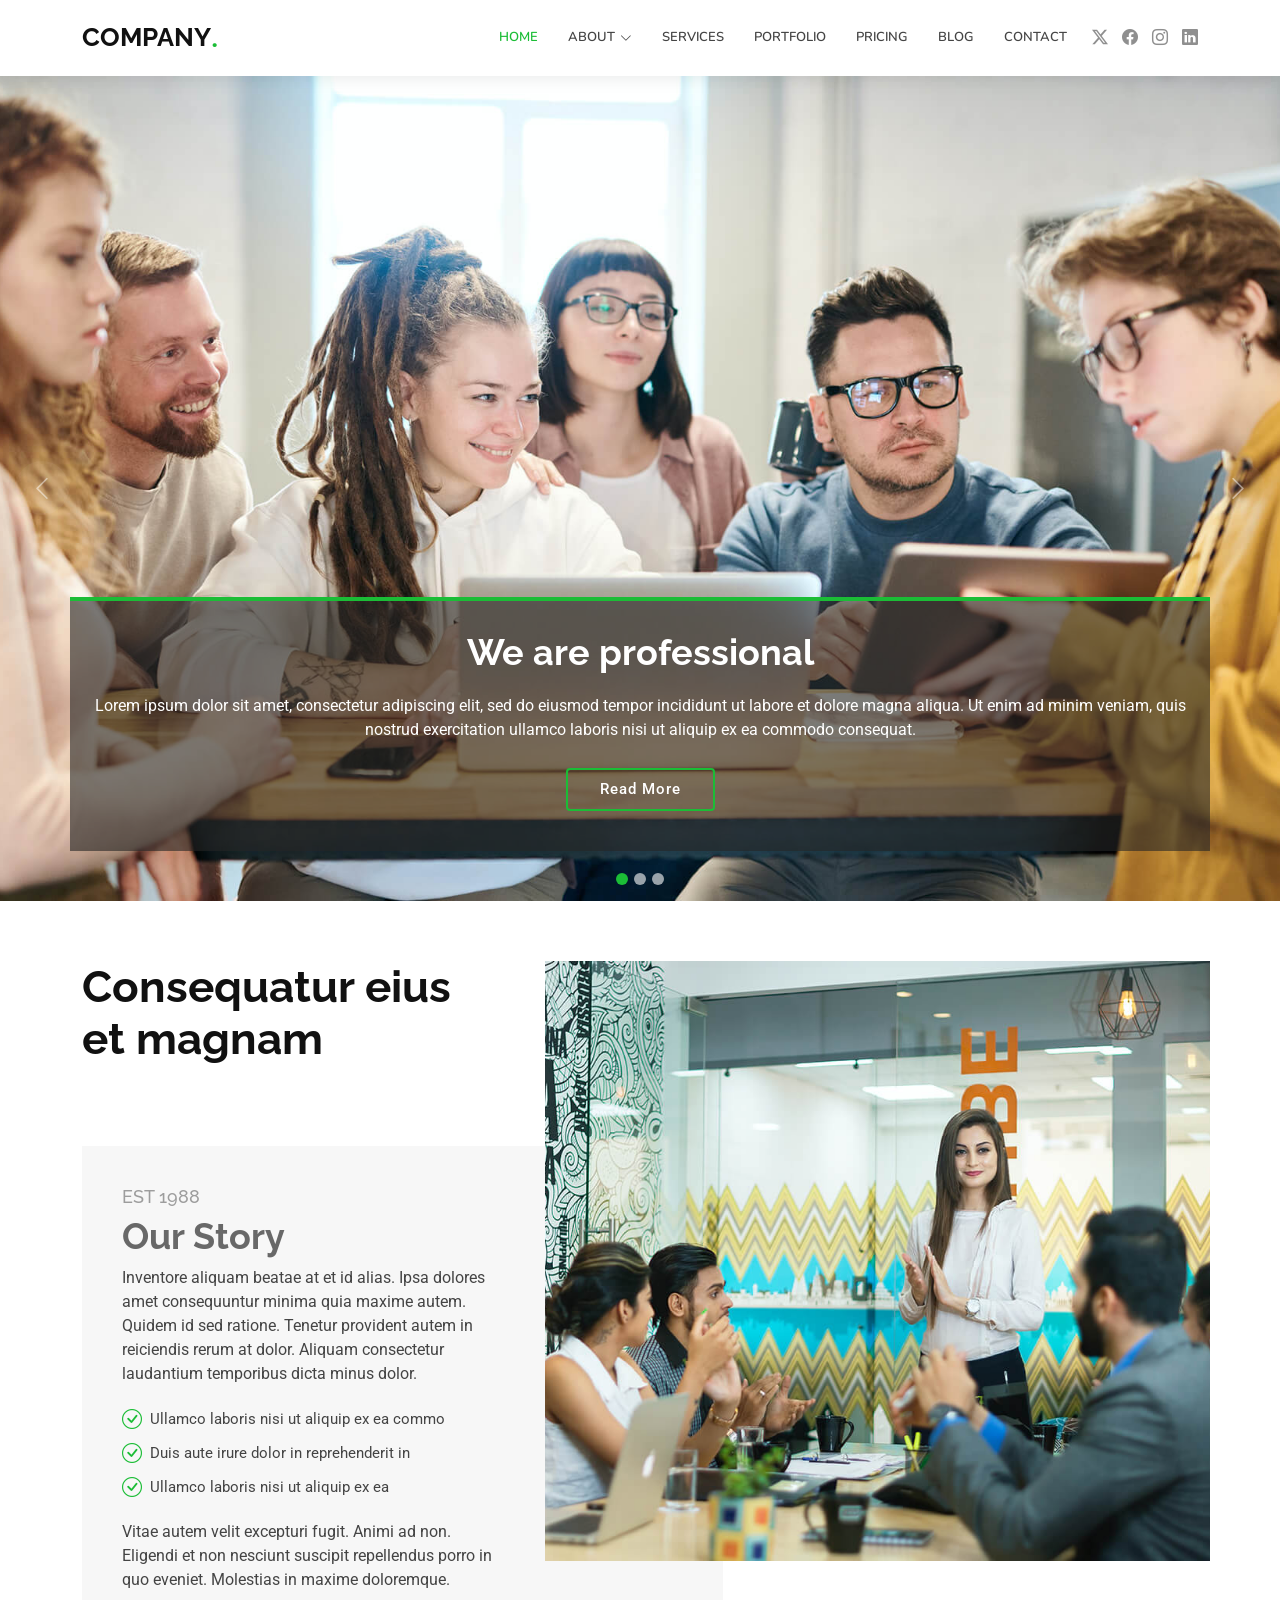
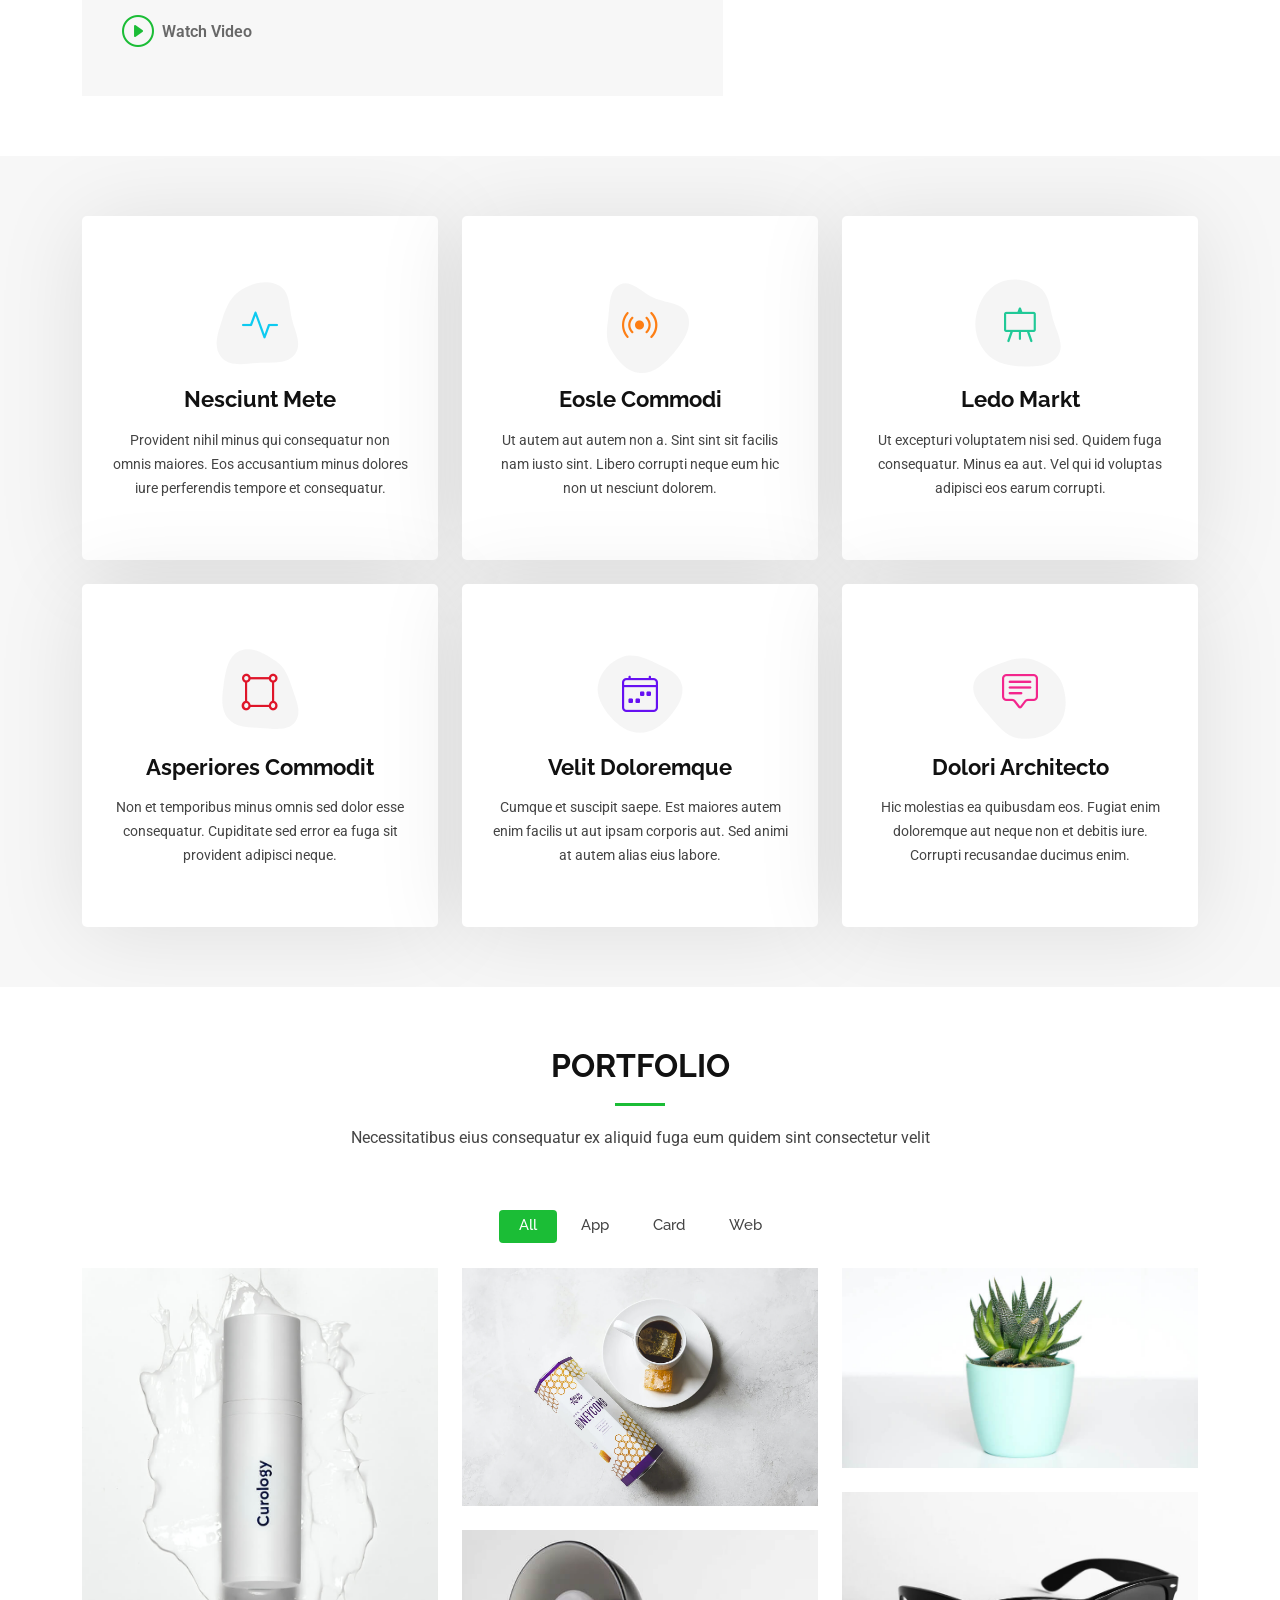
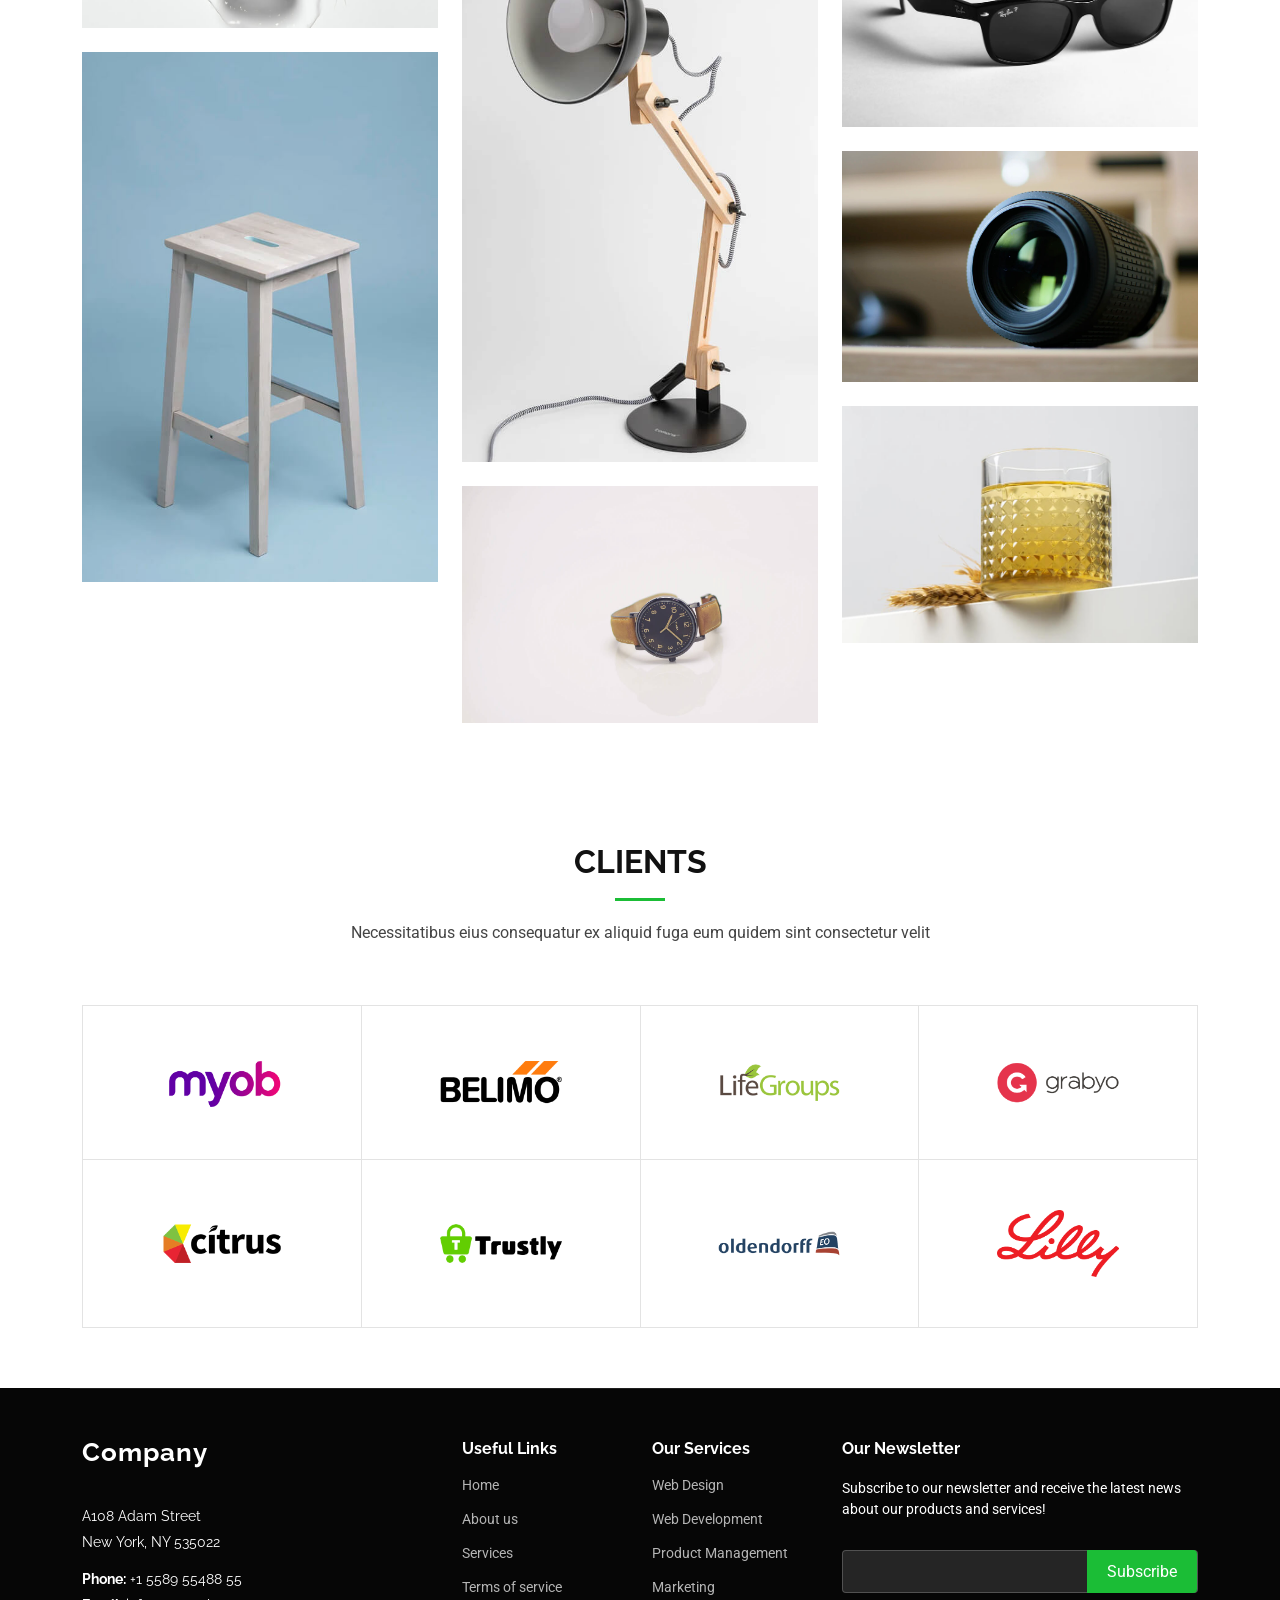
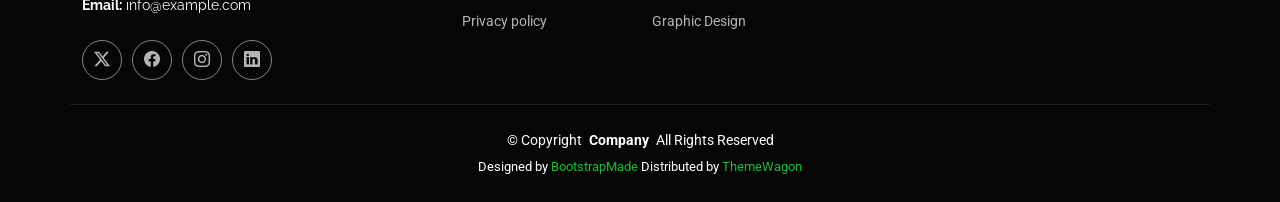
==== commit e2ed3b4c: "novo teste" ====
--- a/index.html
+++ b/index.html
@@ -1,1810 +1,541 @@
 <!DOCTYPE html>
-<html class="no-js" lang="pt-PT">
-  <head>
-    <meta charset="utf-8" />
-    <meta http-equiv="x-ua-compatible" content="ie=edge" />
-    <title>YouthPlace - Conectando Talentos as melhores oportunidades</title>
-    <meta name="description" content="" />
-    <meta name="viewport" content="width=device-width, initial-scale=1" />
-    <!-- favicon
-		============================================ -->
-    <link rel="shortcut icon" type="image/x-icon" href="img/favicon.ico" />
-    <!-- Google Fonts
-		============================================ -->
-    <link href="https://fonts.googleapis.com/css?family=Roboto:100,300,400,700,900" rel="stylesheet" />
-    <!-- Bootstrap CSS
-		============================================ -->
-    <link rel="stylesheet" href="css/bootstrap.min.css" />
-    <!-- Bootstrap CSS
-		============================================ -->
-    <link rel="stylesheet" href="css/font-awesome.min.css" />
-    <!-- owl.carousel CSS
-		============================================ -->
-    <link rel="stylesheet" href="css/owl.carousel.css" />
-    <link rel="stylesheet" href="css/owl.theme.css" />
-    <link rel="stylesheet" href="css/owl.transitions.css" />
-    <!-- animate CSS
-		============================================ -->
-    <link rel="stylesheet" href="css/animate.css" />
-    <!-- normalize CSS
-		============================================ -->
-    <link rel="stylesheet" href="css/normalize.css" />
-    <!-- meanmenu icon CSS
-		============================================ -->
-    <link rel="stylesheet" href="css/meanmenu.min.css" />
-    <!-- main CSS
-		============================================ -->
-    <link rel="stylesheet" href="css/main.css" />
-    <!-- educate icon CSS
-		============================================ -->
-    <link rel="stylesheet" href="css/educate-custon-icon.css" />
-    <!-- morrisjs CSS
-		============================================ -->
-    <link rel="stylesheet" href="css/morrisjs/morris.css" />
-    <!-- mCustomScrollbar CSS
-		============================================ -->
-    <link rel="stylesheet" href="css/scrollbar/jquery.mCustomScrollbar.min.css" />
-    <!-- metisMenu CSS
-		============================================ -->
-    <link rel="stylesheet" href="css/metisMenu/metisMenu.min.css" />
-    <link rel="stylesheet" href="css/metisMenu/metisMenu-vertical.css" />
-    <!-- calendar CSS
-		============================================ -->
-    <link rel="stylesheet" href="css/calendar/fullcalendar.min.css" />
-    <link rel="stylesheet" href="css/calendar/fullcalendar.print.min.css" />
-    <!-- style CSS
-		============================================ -->
-    <link rel="stylesheet" href="style.css" />
-    <!-- responsive CSS
-		============================================ -->
-    <link rel="stylesheet" href="css/responsive.css" />
-    <!-- modernizr JS
-		============================================ -->
-    <script src="js/vendor/modernizr-2.8.3.min.js"></script>
-  </head>
-
-  <body>
-    <!--[if lt IE 8]>
-      <p class="browserupgrade">
-        You are using an <strong>outdated</strong> browser. Please upgrade your browser to improve your experience.
-      </p>
-    <![endif]-->
-    <!-- Start Left menu area -->
-    <div class="left-sidebar-pro">
-      <nav id="sidebar" class="">
-        <div class="sidebar-header">
-          <a href="index.html"><img class="main-logo" src="img/logo/youthplace_logo_logado.svg" alt="" /></a>
-          <strong
-            ><a href="index.html"><img src="img/logo/logosn.png" alt="" /></a
-          ></strong>
-        </div>
-        <div class="left-custom-menu-adp-wrap comment-scrollbar">
-          <nav class="sidebar-nav left-sidebar-menu-pro">
-            <ul class="metismenu" id="menu1">
-              <li>
-                <a href="index.html" aria-expanded="false">
-                  <span class="educate-icon educate-home icon-wrap"></span>
-                  <span class="mini-click-non">Início</span>
-                </a>
-              </li>
-              <li>
-                <a href="all-professors.html" aria-expanded="false"
-                  ><span class="educate-icon educate-professor icon-wrap"></span>
-                  <span class="mini-click-non">Jobs</span></a
-                >
-              </li>
-              <li>
-                <a href="all-students.html" aria-expanded="false"
-                  ><span class="educate-icon lamp-icon icon-wrap"> </span> <span class="mini-click-non">Ideas</span></a
-                >
-              </li>
-              <li>
-                <a href="all-courses.html" aria-expanded="false"
-                  ><span class="educate-icon educate-course icon-wrap"></span>
-                  <span class="mini-click-non">Youth Carreer</span></a
-                >
-              </li>
-              <li>
-                <a href="all-courses.html" aria-expanded="false"
-                  ><span class="educate-icon educate-library icon-wrap"></span>
-                  <span class="mini-click-non">Community</span></a
-                >
-              </li>
-              <li>
-                <a href="all-courses.html" aria-expanded="false"
-                  ><span class="educate-icon educate-department icon-wrap"></span>
-                  <span class="mini-click-non">Volunteer</span></a
-                >
-              </li>
-
-              <li id="removable">
-                <a class="has-arrow" href="#" aria-expanded="false"
-                  ><span class="educate-icon educate-professor icon-wrap"></span>
-                  <span class="mini-click-non">Account</span></a
-                >
-                <ul class="submenu-angle page-mini-nb-dp" aria-expanded="false">
-                  <li>
-                    <a title="Login" href="login.html"><span class="mini-sub-pro">Login</span></a>
-                  </li>
-                  <li>
-                    <a title="Register" href="register.html"><span class="mini-sub-pro">Register</span></a>
-                  </li>
-                  <li>
-                    <a title="Password Recovery" href="password-recovery.html"
-                      ><span class="mini-sub-pro">Password Recovery</span></a
-                    >
-                  </li>
+<html lang="en">
+
+<head>
+  <meta charset="utf-8">
+  <meta content="width=device-width, initial-scale=1.0" name="viewport">
+  <title>Index - Company Bootstrap Template</title>
+  <meta name="description" content="">
+  <meta name="keywords" content="">
+
+  <!-- Favicons -->
+  <link href="assets/img/favicon.png" rel="icon">
+  <link href="assets/img/apple-touch-icon.png" rel="apple-touch-icon">
+
+  <!-- Fonts -->
+  <link href="https://fonts.googleapis.com" rel="preconnect">
+  <link href="https://fonts.gstatic.com" rel="preconnect" crossorigin>
+  <link href="https://fonts.googleapis.com/css2?family=Roboto:ital,wght@0,100;0,300;0,400;0,500;0,700;0,900;1,100;1,300;1,400;1,500;1,700;1,900&family=Raleway:ital,wght@0,100;0,200;0,300;0,400;0,500;0,600;0,700;0,800;0,900;1,100;1,200;1,300;1,400;1,500;1,600;1,700;1,800;1,900&family=Nunito:ital,wght@0,200;0,300;0,400;0,500;0,600;0,700;0,800;0,900;1,200;1,300;1,400;1,500;1,600;1,700;1,800;1,900&display=swap" rel="stylesheet">
+
+  <!-- Vendor CSS Files -->
+  <link href="assets/vendor/bootstrap/css/bootstrap.min.css" rel="stylesheet">
+  <link href="assets/vendor/bootstrap-icons/bootstrap-icons.css" rel="stylesheet">
+  <link href="assets/vendor/aos/aos.css" rel="stylesheet">
+  <link href="assets/vendor/glightbox/css/glightbox.min.css" rel="stylesheet">
+  <link href="assets/vendor/swiper/swiper-bundle.min.css" rel="stylesheet">
+
+  <!-- Main CSS File -->
+  <link href="assets/css/main.css" rel="stylesheet">
+
+  <!-- =======================================================
+  * Template Name: Company
+  * Template URL: https://bootstrapmade.com/company-free-html-bootstrap-template/
+  * Updated: Aug 07 2024 with Bootstrap v5.3.3
+  * Author: BootstrapMade.com
+  * License: https://bootstrapmade.com/license/
+  ======================================================== -->
+</head>
+
+<body class="index-page">
+
+  <header id="header" class="header d-flex align-items-center sticky-top">
+    <div class="container position-relative d-flex align-items-center">
+
+      <a href="index.html" class="logo d-flex align-items-center me-auto">
+        <!-- Uncomment the line below if you also wish to use an image logo -->
+        <!-- <img src="assets/img/logo.png" alt=""> -->
+        <h1 class="sitename">Company</h1><span>.</span>
+      </a>
+
+      <nav id="navmenu" class="navmenu">
+        <ul>
+          <li><a href="#hero" class="active">Home</a></li>
+          <li class="dropdown"><a href="about.html"><span>About</span> <i class="bi bi-chevron-down toggle-dropdown"></i></a>
+            <ul>
+              <li><a href="team.html">Team</a></li>
+              <li><a href="testimonials.html">Testimonials</a></li>
+              <li class="dropdown"><a href="#"><span>Deep Dropdown</span> <i class="bi bi-chevron-down toggle-dropdown"></i></a>
+                <ul>
+                  <li><a href="#">Deep Dropdown 1</a></li>
+                  <li><a href="#">Deep Dropdown 2</a></li>
+                  <li><a href="#">Deep Dropdown 3</a></li>
+                  <li><a href="#">Deep Dropdown 4</a></li>
+                  <li><a href="#">Deep Dropdown 5</a></li>
                 </ul>
               </li>
             </ul>
-          </nav>
-        </div>
+          </li>
+          <li><a href="services.html">Services</a></li>
+          <li><a href="portfolio.html">Portfolio</a></li>
+          <li><a href="pricing.html">Pricing</a></li>
+          <li><a href="blog.html">Blog</a></li>
+          <li><a href="contact.html">Contact</a></li>
+        </ul>
+        <i class="mobile-nav-toggle d-xl-none bi bi-list"></i>
       </nav>
+
+      <div class="header-social-links">
+        <a href="#" class="twitter"><i class="bi bi-twitter-x"></i></a>
+        <a href="#" class="facebook"><i class="bi bi-facebook"></i></a>
+        <a href="#" class="instagram"><i class="bi bi-instagram"></i></a>
+        <a href="#" class="linkedin"><i class="bi bi-linkedin"></i></a>
+      </div>
+
     </div>
-    <!-- End Left menu area -->
-    <!-- Start Welcome area -->
-    <div class="all-content-wrapper">
-      <div class="container-fluid">
-        <div class="row">
-          <div class="col-lg-12 col-md-12 col-sm-12 col-xs-12">
-            <div class="logo-pro">
-              <a href="index.html"><img class="main-logo" src="img/logo/logo.png" alt="" /></a>
-            </div>
+  </header>
+
+  <main class="main">
+
+    <!-- Hero Section -->
+    <section id="hero" class="hero section dark-background">
+
+      <div id="hero-carousel" class="carousel slide carousel-fade" data-bs-ride="carousel" data-bs-interval="5000">
+
+        <div class="carousel-item active">
+          <img src="assets/img/hero-carousel/hero-carousel-1.jpg" alt="">
+          <div class="container">
+            <h2>We are professional</h2>
+            <p>Lorem ipsum dolor sit amet, consectetur adipiscing elit, sed do eiusmod tempor incididunt ut labore et dolore magna aliqua. Ut enim ad minim veniam, quis nostrud exercitation ullamco laboris nisi ut aliquip ex ea commodo consequat.</p>
+            <a href="about.html" class="btn-get-started">Read More</a>
           </div>
-        </div>
-      </div>
-      <div class="header-advance-area">
-        <div class="header-top-area">
-          <div class="container-fluid">
-            <div class="row">
-              <div class="col-lg-12 col-md-12 col-sm-12 col-xs-12">
-                <div class="header-top-wraper">
-                  <div class="row">
-                    <div class="col-lg-1 col-md-0 col-sm-1 col-xs-12">
-                      <div class="menu-switcher-pro">
-                        <button
-                          type="button"
-                          id="sidebarCollapse"
-                          class="btn bar-button-pro header-drl-controller-btn btn-info navbar-btn"
-                        >
-                          <i class="educate-icon educate-nav"></i>
-                        </button>
-                      </div>
-                    </div>
-                    <div class="col-lg-6 col-md-7 col-sm-6 col-xs-12">
-                      <div class="header-top-menu tabl-d-n">
-                        <ul class="nav navbar-nav mai-top-nav">
-                          <li class="nav-item"><a href="#" class="nav-link">Home</a></li>
-                          <li class="nav-item"><a href="#" class="nav-link">About</a></li>
-                          <li class="nav-item"><a href="#" class="nav-link">Services</a></li>
-                          <li class="nav-item dropdown res-dis-nn">
-                            <a
-                              href="#"
-                              data-toggle="dropdown"
-                              role="button"
-                              aria-expanded="false"
-                              class="nav-link dropdown-toggle"
-                              >Project <span class="angle-down-topmenu"><i class="fa fa-angle-down"></i></span
-                            ></a>
-                            <div role="menu" class="dropdown-menu animated zoomIn">
-                              <a href="#" class="dropdown-item">Documentation</a>
-                              <a href="#" class="dropdown-item">Expert Backend</a>
-                              <a href="#" class="dropdown-item">Expert FrontEnd</a>
-                              <a href="#" class="dropdown-item">Contact Support</a>
-                            </div>
-                          </li>
-                          <li class="nav-item"><a href="#" class="nav-link">Support</a></li>
-                        </ul>
-                      </div>
-                    </div>
-                    <div class="col-lg-5 col-md-5 col-sm-12 col-xs-12">
-                      <div class="header-right-info">
-                        <ul class="nav navbar-nav mai-top-nav header-right-menu">
-                          <li class="nav-item dropdown">
-                            <a
-                              href="#"
-                              data-toggle="dropdown"
-                              role="button"
-                              aria-expanded="false"
-                              class="nav-link dropdown-toggle"
-                              ><i class="educate-icon educate-message edu-chat-pro" aria-hidden="true"></i
-                              ><span class="indicator-ms"></span
-                            ></a>
-                            <div role="menu" class="author-message-top dropdown-menu animated zoomIn">
-                              <div class="message-single-top">
-                                <h1>Message</h1>
-                              </div>
-                              <ul class="message-menu">
-                                <li>
-                                  <a href="#">
-                                    <div class="message-img">
-                                      <img src="img/contact/1.jpg" alt="" />
-                                    </div>
-                                    <div class="message-content">
-                                      <span class="message-date">16 Sept</span>
-                                      <h2>Advanda Cro</h2>
-                                      <p>Please done this project as soon possible.</p>
-                                    </div>
-                                  </a>
-                                </li>
-                                <li>
-                                  <a href="#">
-                                    <div class="message-img">
-                                      <img src="img/contact/4.jpg" alt="" />
-                                    </div>
-                                    <div class="message-content">
-                                      <span class="message-date">16 Sept</span>
-                                      <h2>Sulaiman din</h2>
-                                      <p>Please done this project as soon possible.</p>
-                                    </div>
-                                  </a>
-                                </li>
-                                <li>
-                                  <a href="#">
-                                    <div class="message-img">
-                                      <img src="img/contact/3.jpg" alt="" />
-                                    </div>
-                                    <div class="message-content">
-                                      <span class="message-date">16 Sept</span>
-                                      <h2>Victor Jara</h2>
-                                      <p>Please done this project as soon possible.</p>
-                                    </div>
-                                  </a>
-                                </li>
-                                <li>
-                                  <a href="#">
-                                    <div class="message-img">
-                                      <img src="img/contact/2.jpg" alt="" />
-                                    </div>
-                                    <div class="message-content">
-                                      <span class="message-date">16 Sept</span>
-                                      <h2>Victor Jara</h2>
-                                      <p>Please done this project as soon possible.</p>
-                                    </div>
-                                  </a>
-                                </li>
-                              </ul>
-                              <div class="message-view">
-                                <a href="#">View All Messages</a>
-                              </div>
-                            </div>
-                          </li>
-                          <li class="nav-item">
-                            <a
-                              href="#"
-                              data-toggle="dropdown"
-                              role="button"
-                              aria-expanded="false"
-                              class="nav-link dropdown-toggle"
-                              ><i class="educate-icon educate-bell" aria-hidden="true"></i
-                              ><span class="indicator-nt"></span
-                            ></a>
-                            <div role="menu" class="notification-author dropdown-menu animated zoomIn">
-                              <div class="notification-single-top">
-                                <h1>Notifications</h1>
-                              </div>
-                              <ul class="notification-menu">
-                                <li>
-                                  <a href="#">
-                                    <div class="notification-icon">
-                                      <i
-                                        class="educate-icon educate-checked edu-checked-pro admin-check-pro"
-                                        aria-hidden="true"
-                                      ></i>
-                                    </div>
-                                    <div class="notification-content">
-                                      <span class="notification-date">16 Sept</span>
-                                      <h2>Advanda Cro</h2>
-                                      <p>Please done this project as soon possible.</p>
-                                    </div>
-                                  </a>
-                                </li>
-                                <li>
-                                  <a href="#">
-                                    <div class="notification-icon">
-                                      <i class="fa fa-cloud edu-cloud-computing-down" aria-hidden="true"></i>
-                                    </div>
-                                    <div class="notification-content">
-                                      <span class="notification-date">16 Sept</span>
-                                      <h2>Sulaiman din</h2>
-                                      <p>Please done this project as soon possible.</p>
-                                    </div>
-                                  </a>
-                                </li>
-                                <li>
-                                  <a href="#">
-                                    <div class="notification-icon">
-                                      <i class="fa fa-eraser edu-shield" aria-hidden="true"></i>
-                                    </div>
-                                    <div class="notification-content">
-                                      <span class="notification-date">16 Sept</span>
-                                      <h2>Victor Jara</h2>
-                                      <p>Please done this project as soon possible.</p>
-                                    </div>
-                                  </a>
-                                </li>
-                                <li>
-                                  <a href="#">
-                                    <div class="notification-icon">
-                                      <i class="fa fa-line-chart edu-analytics-arrow" aria-hidden="true"></i>
-                                    </div>
-                                    <div class="notification-content">
-                                      <span class="notification-date">16 Sept</span>
-                                      <h2>Victor Jara</h2>
-                                      <p>Please done this project as soon possible.</p>
-                                    </div>
-                                  </a>
-                                </li>
-                              </ul>
-                              <div class="notification-view">
-                                <a href="#">View All Notification</a>
-                              </div>
-                            </div>
-                          </li>
-                          <li class="nav-item">
-                            <a
-                              href="#"
-                              data-toggle="dropdown"
-                              role="button"
-                              aria-expanded="false"
-                              class="nav-link dropdown-toggle"
-                            >
-                              <img src="img/product/pro4.jpg" alt="" />
-                              <span class="admin-name">Prof.Anderson</span>
-                              <i class="fa fa-angle-down edu-icon edu-down-arrow"></i>
-                            </a>
-                            <ul role="menu" class="dropdown-header-top author-log dropdown-menu animated zoomIn">
-                              <li>
-                                <a href="#"><span class="edu-icon edu-home-admin author-log-ic"></span>My Account</a>
-                              </li>
-                              <li>
-                                <a href="#"><span class="edu-icon edu-user-rounded author-log-ic"></span>My Profile</a>
-                              </li>
-                              <li>
-                                <a href="#"><span class="edu-icon edu-money author-log-ic"></span>User Billing</a>
-                              </li>
-                              <li>
-                                <a href="#"><span class="edu-icon edu-settings author-log-ic"></span>Settings</a>
-                              </li>
-                              <li>
-                                <a href="#"><span class="edu-icon edu-locked author-log-ic"></span>Log Out</a>
-                              </li>
-                            </ul>
-                          </li>
-                          <li class="nav-item nav-setting-open">
-                            <a
-                              href="#"
-                              data-toggle="dropdown"
-                              role="button"
-                              aria-expanded="false"
-                              class="nav-link dropdown-toggle"
-                              ><i class="educate-icon educate-menu"></i
-                            ></a>
-
-                            <div
-                              role="menu"
-                              class="admintab-wrap menu-setting-wrap menu-setting-wrap-bg dropdown-menu animated zoomIn"
-                            >
-                              <ul class="nav nav-tabs custon-set-tab">
-                                <li class="active"><a data-toggle="tab" href="#Notes">Notes</a></li>
-                                <li><a data-toggle="tab" href="#Projects">Projects</a></li>
-                                <li><a data-toggle="tab" href="#Settings">Settings</a></li>
-                              </ul>
-
-                              <div class="tab-content custom-bdr-nt">
-                                <div id="Notes" class="tab-pane fade in active">
-                                  <div class="notes-area-wrap">
-                                    <div class="note-heading-indicate">
-                                      <h2><i class="fa fa-comments-o"></i> Latest Notes</h2>
-                                      <p>You have 10 new message.</p>
-                                    </div>
-                                    <div class="notes-list-area notes-menu-scrollbar">
-                                      <ul class="notes-menu-list">
-                                        <li>
-                                          <a href="#">
-                                            <div class="notes-list-flow">
-                                              <div class="notes-img">
-                                                <img src="img/contact/4.jpg" alt="" />
-                                              </div>
-                                              <div class="notes-content">
-                                                <p>
-                                                  The point of using Lorem Ipsum is that it has a more-or-less normal.
-                                                </p>
-                                                <span>Yesterday 2:45 pm</span>
-                                              </div>
-                                            </div>
-                                          </a>
-                                        </li>
-                                        <li>
-                                          <a href="#">
-                                            <div class="notes-list-flow">
-                                              <div class="notes-img">
-                                                <img src="img/contact/1.jpg" alt="" />
-                                              </div>
-                                              <div class="notes-content">
-                                                <p>
-                                                  The point of using Lorem Ipsum is that it has a more-or-less normal.
-                                                </p>
-                                                <span>Yesterday 2:45 pm</span>
-                                              </div>
-                                            </div>
-                                          </a>
-                                        </li>
-                                        <li>
-                                          <a href="#">
-                                            <div class="notes-list-flow">
-                                              <div class="notes-img">
-                                                <img src="img/contact/2.jpg" alt="" />
-                                              </div>
-                                              <div class="notes-content">
-                                                <p>
-                                                  The point of using Lorem Ipsum is that it has a more-or-less normal.
-                                                </p>
-                                                <span>Yesterday 2:45 pm</span>
-                                              </div>
-                                            </div>
-                                          </a>
-                                        </li>
-                                        <li>
-                                          <a href="#">
-                                            <div class="notes-list-flow">
-                                              <div class="notes-img">
-                                                <img src="img/contact/3.jpg" alt="" />
-                                              </div>
-                                              <div class="notes-content">
-                                                <p>
-                                                  The point of using Lorem Ipsum is that it has a more-or-less normal.
-                                                </p>
-                                                <span>Yesterday 2:45 pm</span>
-                                              </div>
-                                            </div>
-                                          </a>
-                                        </li>
-                                        <li>
-                                          <a href="#">
-                                            <div class="notes-list-flow">
-                                              <div class="notes-img">
-                                                <img src="img/contact/4.jpg" alt="" />
-                                              </div>
-                                              <div class="notes-content">
-                                                <p>
-                                                  The point of using Lorem Ipsum is that it has a more-or-less normal.
-                                                </p>
-                                                <span>Yesterday 2:45 pm</span>
-                                              </div>
-                                            </div>
-                                          </a>
-                                        </li>
-                                        <li>
-                                          <a href="#">
-                                            <div class="notes-list-flow">
-                                              <div class="notes-img">
-                                                <img src="img/contact/1.jpg" alt="" />
-                                              </div>
-                                              <div class="notes-content">
-                                                <p>
-                                                  The point of using Lorem Ipsum is that it has a more-or-less normal.
-                                                </p>
-                                                <span>Yesterday 2:45 pm</span>
-                                              </div>
-                                            </div>
-                                          </a>
-                                        </li>
-                                        <li>
-                                          <a href="#">
-                                            <div class="notes-list-flow">
-                                              <div class="notes-img">
-                                                <img src="img/contact/2.jpg" alt="" />
-                                              </div>
-                                              <div class="notes-content">
-                                                <p>
-                                                  The point of using Lorem Ipsum is that it has a more-or-less normal.
-                                                </p>
-                                                <span>Yesterday 2:45 pm</span>
-                                              </div>
-                                            </div>
-                                          </a>
-                                        </li>
-                                        <li>
-                                          <a href="#">
-                                            <div class="notes-list-flow">
-                                              <div class="notes-img">
-                                                <img src="img/contact/1.jpg" alt="" />
-                                              </div>
-                                              <div class="notes-content">
-                                                <p>
-                                                  The point of using Lorem Ipsum is that it has a more-or-less normal.
-                                                </p>
-                                                <span>Yesterday 2:45 pm</span>
-                                              </div>
-                                            </div>
-                                          </a>
-                                        </li>
-                                        <li>
-                                          <a href="#">
-                                            <div class="notes-list-flow">
-                                              <div class="notes-img">
-                                                <img src="img/contact/2.jpg" alt="" />
-                                              </div>
-                                              <div class="notes-content">
-                                                <p>
-                                                  The point of using Lorem Ipsum is that it has a more-or-less normal.
-                                                </p>
-                                                <span>Yesterday 2:45 pm</span>
-                                              </div>
-                                            </div>
-                                          </a>
-                                        </li>
-                                        <li>
-                                          <a href="#">
-                                            <div class="notes-list-flow">
-                                              <div class="notes-img">
-                                                <img src="img/contact/3.jpg" alt="" />
-                                              </div>
-                                              <div class="notes-content">
-                                                <p>
-                                                  The point of using Lorem Ipsum is that it has a more-or-less normal.
-                                                </p>
-                                                <span>Yesterday 2:45 pm</span>
-                                              </div>
-                                            </div>
-                                          </a>
-                                        </li>
-                                      </ul>
-                                    </div>
-                                  </div>
-                                </div>
-                                <div id="Projects" class="tab-pane fade">
-                                  <div class="projects-settings-wrap">
-                                    <div class="note-heading-indicate">
-                                      <h2><i class="fa fa-cube"></i> Latest projects</h2>
-                                      <p>You have 20 projects. 5 not completed.</p>
-                                    </div>
-                                    <div class="project-st-list-area project-st-menu-scrollbar">
-                                      <ul class="projects-st-menu-list">
-                                        <li>
-                                          <a href="#">
-                                            <div class="project-list-flow">
-                                              <div class="projects-st-heading">
-                                                <h2>Web Development</h2>
-                                                <p>
-                                                  The point of using Lorem Ipsum is that it has a more or less normal.
-                                                </p>
-                                                <span class="project-st-time">1 hours ago</span>
-                                              </div>
-                                              <div class="projects-st-content">
-                                                <p>Completion with: 28%</p>
-                                                <div class="progress progress-mini">
-                                                  <div
-                                                    style="width: 28%"
-                                                    class="progress-bar progress-bar-danger hd-tp-1"
-                                                  ></div>
-                                                </div>
-                                                <p>Project end: 4:00 pm - 12.06.2014</p>
-                                              </div>
-                                            </div>
-                                          </a>
-                                        </li>
-                                        <li>
-                                          <a href="#">
-                                            <div class="project-list-flow">
-                                              <div class="projects-st-heading">
-                                                <h2>Software Development</h2>
-                                                <p>
-                                                  The point of using Lorem Ipsum is that it has a more or less normal.
-                                                </p>
-                                                <span class="project-st-time">2 hours ago</span>
-                                              </div>
-                                              <div class="projects-st-content project-rating-cl">
-                                                <p>Completion with: 68%</p>
-                                                <div class="progress progress-mini">
-                                                  <div style="width: 68%" class="progress-bar hd-tp-2"></div>
-                                                </div>
-                                                <p>Project end: 4:00 pm - 12.06.2014</p>
-                                              </div>
-                                            </div>
-                                          </a>
-                                        </li>
-                                        <li>
-                                          <a href="#">
-                                            <div class="project-list-flow">
-                                              <div class="projects-st-heading">
-                                                <h2>Graphic Design</h2>
-                                                <p>
-                                                  The point of using Lorem Ipsum is that it has a more or less normal.
-                                                </p>
-                                                <span class="project-st-time">3 hours ago</span>
-                                              </div>
-                                              <div class="projects-st-content">
-                                                <p>Completion with: 78%</p>
-                                                <div class="progress progress-mini">
-                                                  <div style="width: 78%" class="progress-bar hd-tp-3"></div>
-                                                </div>
-                                                <p>Project end: 4:00 pm - 12.06.2014</p>
-                                              </div>
-                                            </div>
-                                          </a>
-                                        </li>
-                                        <li>
-                                          <a href="#">
-                                            <div class="project-list-flow">
-                                              <div class="projects-st-heading">
-                                                <h2>Web Design</h2>
-                                                <p>
-                                                  The point of using Lorem Ipsum is that it has a more or less normal.
-                                                </p>
-                                                <span class="project-st-time">4 hours ago</span>
-                                              </div>
-                                              <div class="projects-st-content project-rating-cl2">
-                                                <p>Completion with: 38%</p>
-                                                <div class="progress progress-mini">
-                                                  <div
-                                                    style="width: 38%"
-                                                    class="progress-bar progress-bar-danger hd-tp-4"
-                                                  ></div>
-                                                </div>
-                                                <p>Project end: 4:00 pm - 12.06.2014</p>
-                                              </div>
-                                            </div>
-                                          </a>
-                                        </li>
-                                        <li>
-                                          <a href="#">
-                                            <div class="project-list-flow">
-                                              <div class="projects-st-heading">
-                                                <h2>Business Card</h2>
-                                                <p>
-                                                  The point of using Lorem Ipsum is that it has a more or less normal.
-                                                </p>
-                                                <span class="project-st-time">5 hours ago</span>
-                                              </div>
-                                              <div class="projects-st-content">
-                                                <p>Completion with: 28%</p>
-                                                <div class="progress progress-mini">
-                                                  <div
-                                                    style="width: 28%"
-                                                    class="progress-bar progress-bar-danger hd-tp-5"
-                                                  ></div>
-                                                </div>
-                                                <p>Project end: 4:00 pm - 12.06.2014</p>
-                                              </div>
-                                            </div>
-                                          </a>
-                                        </li>
-                                        <li>
-                                          <a href="#">
-                                            <div class="project-list-flow">
-                                              <div class="projects-st-heading">
-                                                <h2>Ecommerce Business</h2>
-                                                <p>
-                                                  The point of using Lorem Ipsum is that it has a more or less normal.
-                                                </p>
-                                                <span class="project-st-time">6 hours ago</span>
-                                              </div>
-                                              <div class="projects-st-content project-rating-cl">
-                                                <p>Completion with: 68%</p>
-                                                <div class="progress progress-mini">
-                                                  <div style="width: 68%" class="progress-bar hd-tp-6"></div>
-                                                </div>
-                                                <p>Project end: 4:00 pm - 12.06.2014</p>
-                                              </div>
-                                            </div>
-                                          </a>
-                                        </li>
-                                        <li>
-                                          <a href="#">
-                                            <div class="project-list-flow">
-                                              <div class="projects-st-heading">
-                                                <h2>Woocommerce Plugin</h2>
-                                                <p>
-                                                  The point of using Lorem Ipsum is that it has a more or less normal.
-                                                </p>
-                                                <span class="project-st-time">7 hours ago</span>
-                                              </div>
-                                              <div class="projects-st-content">
-                                                <p>Completion with: 78%</p>
-                                                <div class="progress progress-mini">
-                                                  <div style="width: 78%" class="progress-bar"></div>
-                                                </div>
-                                                <p>Project end: 4:00 pm - 12.06.2014</p>
-                                              </div>
-                                            </div>
-                                          </a>
-                                        </li>
-                                        <li>
-                                          <a href="#">
-                                            <div class="project-list-flow">
-                                              <div class="projects-st-heading">
-                                                <h2>Wordpress Theme</h2>
-                                                <p>
-                                                  The point of using Lorem Ipsum is that it has a more or less normal.
-                                                </p>
-                                                <span class="project-st-time">9 hours ago</span>
-                                              </div>
-                                              <div class="projects-st-content project-rating-cl2">
-                                                <p>Completion with: 38%</p>
-                                                <div class="progress progress-mini">
-                                                  <div
-                                                    style="width: 38%"
-                                                    class="progress-bar progress-bar-danger"
-                                                  ></div>
-                                                </div>
-                                                <p>Project end: 4:00 pm - 12.06.2014</p>
-                                              </div>
-                                            </div>
-                                          </a>
-                                        </li>
-                                      </ul>
-                                    </div>
-                                  </div>
-                                </div>
-                                <div id="Settings" class="tab-pane fade">
-                                  <div class="setting-panel-area">
-                                    <div class="note-heading-indicate">
-                                      <h2><i class="fa fa-gears"></i> Settings Panel</h2>
-                                      <p>You have 20 Settings. 5 not completed.</p>
-                                    </div>
-                                    <ul class="setting-panel-list">
-                                      <li>
-                                        <div class="checkbox-setting-pro">
-                                          <div class="checkbox-title-pro">
-                                            <h2>Show notifications</h2>
-                                            <div class="ts-custom-check">
-                                              <div class="onoffswitch">
-                                                <input
-                                                  type="checkbox"
-                                                  name="collapsemenu"
-                                                  class="onoffswitch-checkbox"
-                                                  id="example"
-                                                />
-                                                <label class="onoffswitch-label" for="example">
-                                                  <span class="onoffswitch-inner"></span>
-                                                  <span class="onoffswitch-switch"></span>
-                                                </label>
-                                              </div>
-                                            </div>
-                                          </div>
-                                        </div>
-                                      </li>
-                                      <li>
-                                        <div class="checkbox-setting-pro">
-                                          <div class="checkbox-title-pro">
-                                            <h2>Disable Chat</h2>
-                                            <div class="ts-custom-check">
-                                              <div class="onoffswitch">
-                                                <input
-                                                  type="checkbox"
-                                                  name="collapsemenu"
-                                                  class="onoffswitch-checkbox"
-                                                  id="example3"
-                                                />
-                                                <label class="onoffswitch-label" for="example3">
-                                                  <span class="onoffswitch-inner"></span>
-                                                  <span class="onoffswitch-switch"></span>
-                                                </label>
-                                              </div>
-                                            </div>
-                                          </div>
-                                        </div>
-                                      </li>
-                                      <li>
-                                        <div class="checkbox-setting-pro">
-                                          <div class="checkbox-title-pro">
-                                            <h2>Enable history</h2>
-                                            <div class="ts-custom-check">
-                                              <div class="onoffswitch">
-                                                <input
-                                                  type="checkbox"
-                                                  name="collapsemenu"
-                                                  class="onoffswitch-checkbox"
-                                                  id="example4"
-                                                />
-                                                <label class="onoffswitch-label" for="example4">
-                                                  <span class="onoffswitch-inner"></span>
-                                                  <span class="onoffswitch-switch"></span>
-                                                </label>
-                                              </div>
-                                            </div>
-                                          </div>
-                                        </div>
-                                      </li>
-                                      <li>
-                                        <div class="checkbox-setting-pro">
-                                          <div class="checkbox-title-pro">
-                                            <h2>Show charts</h2>
-                                            <div class="ts-custom-check">
-                                              <div class="onoffswitch">
-                                                <input
-                                                  type="checkbox"
-                                                  name="collapsemenu"
-                                                  class="onoffswitch-checkbox"
-                                                  id="example7"
-                                                />
-                                                <label class="onoffswitch-label" for="example7">
-                                                  <span class="onoffswitch-inner"></span>
-                                                  <span class="onoffswitch-switch"></span>
-                                                </label>
-                                              </div>
-                                            </div>
-                                          </div>
-                                        </div>
-                                      </li>
-                                      <li>
-                                        <div class="checkbox-setting-pro">
-                                          <div class="checkbox-title-pro">
-                                            <h2>Update everyday</h2>
-                                            <div class="ts-custom-check">
-                                              <div class="onoffswitch">
-                                                <input
-                                                  type="checkbox"
-                                                  name="collapsemenu"
-                                                  checked=""
-                                                  class="onoffswitch-checkbox"
-                                                  id="example2"
-                                                />
-                                                <label class="onoffswitch-label" for="example2">
-                                                  <span class="onoffswitch-inner"></span>
-                                                  <span class="onoffswitch-switch"></span>
-                                                </label>
-                                              </div>
-                                            </div>
-                                          </div>
-                                        </div>
-                                      </li>
-                                      <li>
-                                        <div class="checkbox-setting-pro">
-                                          <div class="checkbox-title-pro">
-                                            <h2>Global search</h2>
-                                            <div class="ts-custom-check">
-                                              <div class="onoffswitch">
-                                                <input
-                                                  type="checkbox"
-                                                  name="collapsemenu"
-                                                  checked=""
-                                                  class="onoffswitch-checkbox"
-                                                  id="example6"
-                                                />
-                                                <label class="onoffswitch-label" for="example6">
-                                                  <span class="onoffswitch-inner"></span>
-                                                  <span class="onoffswitch-switch"></span>
-                                                </label>
-                                              </div>
-                                            </div>
-                                          </div>
-                                        </div>
-                                      </li>
-                                      <li>
-                                        <div class="checkbox-setting-pro">
-                                          <div class="checkbox-title-pro">
-                                            <h2>Offline users</h2>
-                                            <div class="ts-custom-check">
-                                              <div class="onoffswitch">
-                                                <input
-                                                  type="checkbox"
-                                                  name="collapsemenu"
-                                                  checked=""
-                                                  class="onoffswitch-checkbox"
-                                                  id="example5"
-                                                />
-                                                <label class="onoffswitch-label" for="example5">
-                                                  <span class="onoffswitch-inner"></span>
-                                                  <span class="onoffswitch-switch"></span>
-                                                </label>
-                                              </div>
-                                            </div>
-                                          </div>
-                                        </div>
-                                      </li>
-                                    </ul>
-                                  </div>
-                                </div>
-                              </div>
-                            </div>
-                          </li>
-                        </ul>
-                      </div>
-                    </div>
-                  </div>
-                </div>
-              </div>
-            </div>
+        </div><!-- End Carousel Item -->
+
+        <div class="carousel-item">
+          <img src="assets/img/hero-carousel/hero-carousel-2.jpg" alt="">
+          <div class="container">
+            <h2>At vero eos et accusamus</h2>
+            <p>Nam libero tempore, cum soluta nobis est eligendi optio cumque nihil impedit quo minus id quod maxime placeat facere possimus, omnis voluptas assumenda est, omnis dolor repellendus. Temporibus autem quibusdam et aut officiis debitis aut.</p>
+            <a href="about.html" class="btn-get-started">Read More</a>
           </div>
-        </div>
-        <!-- Mobile Menu start -->
-        <div class="mobile-menu-area">
+        </div><!-- End Carousel Item -->
+
+        <div class="carousel-item">
+          <img src="assets/img/hero-carousel/hero-carousel-3.jpg" alt="">
           <div class="container">
-            <div class="row">
-              <div class="col-lg-12 col-md-12 col-sm-12 col-xs-12">
-                <div class="mobile-menu">
-                  <nav id="dropdown">
-                    <ul class="mobile-menu-nav">
-                      <li>
-                        <a data-toggle="collapse" data-target="#Charts" href="#"
-                          >Home <span class="admin-project-icon edu-icon edu-down-arrow"></span
-                        ></a>
-                        <ul class="collapse dropdown-header-top">
-                          <li><a href="index.html">Dashboard v.1</a></li>
-                          <li><a href="index-1.html">Dashboard v.2</a></li>
-                          <li><a href="index-3.html">Dashboard v.3</a></li>
-                          <li><a href="analytics.html">Analytics</a></li>
-                          <li><a href="widgets.html">Widgets</a></li>
-                        </ul>
-                      </li>
-                      <li><a href="events.html">Event</a></li>
-                      <li>
-                        <a data-toggle="collapse" data-target="#demoevent" href="#"
-                          >Professors <span class="admin-project-icon edu-icon edu-down-arrow"></span
-                        ></a>
-                        <ul id="demoevent" class="collapse dropdown-header-top">
-                          <li><a href="all-professors.html">All Professors</a></li>
-                          <li><a href="add-professor.html">Add Professor</a></li>
-                          <li><a href="edit-professor.html">Edit Professor</a></li>
-                          <li><a href="professor-profile.html">Professor Profile</a></li>
-                        </ul>
-                      </li>
-                      <li>
-                        <a data-toggle="collapse" data-target="#demopro" href="#"
-                          >Students <span class="admin-project-icon edu-icon edu-down-arrow"></span
-                        ></a>
-                        <ul id="demopro" class="collapse dropdown-header-top">
-                          <li><a href="all-students.html">All Students</a></li>
-                          <li><a href="add-student.html">Add Student</a></li>
-                          <li><a href="edit-student.html">Edit Student</a></li>
-                          <li><a href="student-profile.html">Student Profile</a></li>
-                        </ul>
-                      </li>
-                      <li>
-                        <a data-toggle="collapse" data-target="#democrou" href="#"
-                          >Courses <span class="admin-project-icon edu-icon edu-down-arrow"></span
-                        ></a>
-                        <ul id="democrou" class="collapse dropdown-header-top">
-                          <li><a href="all-courses.html">All Courses</a></li>
-                          <li><a href="add-course.html">Add Course</a></li>
-                          <li><a href="edit-course.html">Edit Course</a></li>
-                          <li><a href="course-profile.html">Courses Info</a></li>
-                          <li><a href="course-payment.html">Courses Payment</a></li>
-                        </ul>
-                      </li>
-                      <li>
-                        <a data-toggle="collapse" data-target="#demolibra" href="#"
-                          >Library <span class="admin-project-icon edu-icon edu-down-arrow"></span
-                        ></a>
-                        <ul id="demolibra" class="collapse dropdown-header-top">
-                          <li><a href="library-assets.html">Library Assets</a></li>
-                          <li><a href="add-library-assets.html">Add Library Asset</a></li>
-                          <li><a href="edit-library-assets.html">Edit Library Asset</a></li>
-                        </ul>
-                      </li>
-                      <li>
-                        <a data-toggle="collapse" data-target="#demodepart" href="#"
-                          >Departments <span class="admin-project-icon edu-icon edu-down-arrow"></span
-                        ></a>
-                        <ul id="demodepart" class="collapse dropdown-header-top">
-                          <li><a href="departments.html">Departments List</a></li>
-                          <li><a href="add-department.html">Add Departments</a></li>
-                          <li><a href="edit-department.html">Edit Departments</a></li>
-                        </ul>
-                      </li>
-                      <li>
-                        <a data-toggle="collapse" data-target="#demo" href="#"
-                          >Mailbox <span class="admin-project-icon edu-icon edu-down-arrow"></span
-                        ></a>
-                        <ul id="demo" class="collapse dropdown-header-top">
-                          <li><a href="mailbox.html">Inbox</a></li>
-                          <li><a href="mailbox-view.html">View Mail</a></li>
-                          <li><a href="mailbox-compose.html">Compose Mail</a></li>
-                        </ul>
-                      </li>
-                      <li>
-                        <a data-toggle="collapse" data-target="#Miscellaneousmob" href="#"
-                          >Interface <span class="admin-project-icon edu-icon edu-down-arrow"></span
-                        ></a>
-                        <ul id="Miscellaneousmob" class="collapse dropdown-header-top">
-                          <li><a href="google-map.html">Google Map</a></li>
-                          <li><a href="data-maps.html">Data Maps</a></li>
-                          <li><a href="pdf-viewer.html">Pdf Viewer</a></li>
-                          <li><a href="x-editable.html">X-Editable</a></li>
-                          <li><a href="code-editor.html">Code Editor</a></li>
-                          <li><a href="tree-view.html">Tree View</a></li>
-                          <li><a href="preloader.html">Preloader</a></li>
-                          <li><a href="images-cropper.html">Images Cropper</a></li>
-                        </ul>
-                      </li>
-                      <li>
-                        <a data-toggle="collapse" data-target="#Chartsmob" href="#"
-                          >Charts <span class="admin-project-icon edu-icon edu-down-arrow"></span
-                        ></a>
-                        <ul id="Chartsmob" class="collapse dropdown-header-top">
-                          <li><a href="bar-charts.html">Bar Charts</a></li>
-                          <li><a href="line-charts.html">Line Charts</a></li>
-                          <li><a href="area-charts.html">Area Charts</a></li>
-                          <li><a href="rounded-chart.html">Rounded Charts</a></li>
-                          <li><a href="c3.html">C3 Charts</a></li>
-                          <li><a href="sparkline.html">Sparkline Charts</a></li>
-                          <li><a href="peity.html">Peity Charts</a></li>
-                        </ul>
-                      </li>
-                      <li>
-                        <a data-toggle="collapse" data-target="#Tablesmob" href="#"
-                          >Tables <span class="admin-project-icon edu-icon edu-down-arrow"></span
-                        ></a>
-                        <ul id="Tablesmob" class="collapse dropdown-header-top">
-                          <li><a href="static-table.html">Static Table</a></li>
-                          <li><a href="data-table.html">Data Table</a></li>
-                        </ul>
-                      </li>
-                      <li>
-                        <a data-toggle="collapse" data-target="#formsmob" href="#"
-                          >Forms <span class="admin-project-icon edu-icon edu-down-arrow"></span
-                        ></a>
-                        <ul id="formsmob" class="collapse dropdown-header-top">
-                          <li><a href="basic-form-element.html">Basic Form Elements</a></li>
-                          <li><a href="advance-form-element.html">Advanced Form Elements</a></li>
-                          <li><a href="password-meter.html">Password Meter</a></li>
-                          <li><a href="multi-upload.html">Multi Upload</a></li>
-                          <li><a href="tinymc.html">Text Editor</a></li>
-                          <li><a href="dual-list-box.html">Dual List Box</a></li>
-                        </ul>
-                      </li>
-                      <li>
-                        <a data-toggle="collapse" data-target="#Appviewsmob" href="#"
-                          >App views <span class="admin-project-icon edu-icon edu-down-arrow"></span
-                        ></a>
-                        <ul id="Appviewsmob" class="collapse dropdown-header-top">
-                          <li><a href="basic-form-element.html">Basic Form Elements</a></li>
-                          <li><a href="advance-form-element.html">Advanced Form Elements</a></li>
-                          <li><a href="password-meter.html">Password Meter</a></li>
-                          <li><a href="multi-upload.html">Multi Upload</a></li>
-                          <li><a href="tinymc.html">Text Editor</a></li>
-                          <li><a href="dual-list-box.html">Dual List Box</a></li>
-                        </ul>
-                      </li>
-                      <li>
-                        <a data-toggle="collapse" data-target="#Pagemob" href="#"
-                          >Pages <span class="admin-project-icon edu-icon edu-down-arrow"></span
-                        ></a>
-                        <ul id="Pagemob" class="collapse dropdown-header-top">
-                          <li><a href="login.html">Login</a></li>
-                          <li><a href="register.html">Register</a></li>
-                          <li><a href="lock.html">Lock</a></li>
-                          <li><a href="password-recovery.html">Password Recovery</a></li>
-                          <li><a href="404.html">404 Page</a></li>
-                          <li><a href="500.html">500 Page</a></li>
-                        </ul>
-                      </li>
-                    </ul>
-                  </nav>
-                </div>
-              </div>
-            </div>
+            <h2>Temporibus autem quibusdam</h2>
+            <p>Beatae vitae dicta sunt explicabo. Nemo enim ipsam voluptatem quia voluptas sit aspernatur aut odit aut fugit, sed quia consequuntur magni dolores eos qui ratione voluptatem sequi nesciunt omnis iste natus error sit voluptatem accusantium.</p>
+            <a href="about.html" class="btn-get-started">Read More</a>
           </div>
-        </div>
-        <!-- Mobile Menu end -->
-        <div class="breadcome-area">
-          <div class="container-fluid">
-            <div class="row">
-              <div class="col-lg-12 col-md-12 col-sm-12 col-xs-12">
-                <div class="breadcome-list">
-                  <div class="row">
-                    <div class="col-lg-6 col-md-6 col-sm-6 col-xs-12">
-                      <div class="breadcome-heading">
-                        <form role="search" class="sr-input-func">
-                          <input type="text" placeholder="Search..." class="search-int form-control" />
-                          <a href="#"><i class="fa fa-search"></i></a>
-                        </form>
-                      </div>
-                    </div>
-                    <div class="col-lg-6 col-md-6 col-sm-6 col-xs-12">
-                      <ul class="breadcome-menu">
-                        <li><a href="#">Home</a> <span class="bread-slash">/</span></li>
-                        <li><span class="bread-blod">Dashboard V.1</span></li>
-                      </ul>
-                    </div>
-                  </div>
-                </div>
+        </div><!-- End Carousel Item -->
+
+        <a class="carousel-control-prev" href="#hero-carousel" role="button" data-bs-slide="prev">
+          <span class="carousel-control-prev-icon bi bi-chevron-left" aria-hidden="true"></span>
+        </a>
+
+        <a class="carousel-control-next" href="#hero-carousel" role="button" data-bs-slide="next">
+          <span class="carousel-control-next-icon bi bi-chevron-right" aria-hidden="true"></span>
+        </a>
+
+        <ol class="carousel-indicators"></ol>
+
+      </div>
+
+    </section><!-- /Hero Section -->
+
+    <!-- About Section -->
+    <section id="about" class="about section">
+
+      <div class="container">
+
+        <div class="row position-relative">
+
+          <div class="col-lg-7 about-img" data-aos="zoom-out" data-aos-delay="200"><img src="assets/img/about.jpg"></div>
+
+          <div class="col-lg-7" data-aos="fade-up" data-aos-delay="100">
+            <h2 class="inner-title">Consequatur eius et magnam</h2>
+            <div class="our-story">
+              <h4>Est 1988</h4>
+              <h3>Our Story</h3>
+              <p>Inventore aliquam beatae at et id alias. Ipsa dolores amet consequuntur minima quia maxime autem. Quidem id sed ratione. Tenetur provident autem in reiciendis rerum at dolor. Aliquam consectetur laudantium temporibus dicta minus dolor.</p>
+              <ul>
+                <li><i class="bi bi-check-circle"></i> <span>Ullamco laboris nisi ut aliquip ex ea commo</span></li>
+                <li><i class="bi bi-check-circle"></i> <span>Duis aute irure dolor in reprehenderit in</span></li>
+                <li><i class="bi bi-check-circle"></i> <span>Ullamco laboris nisi ut aliquip ex ea</span></li>
+              </ul>
+              <p>Vitae autem velit excepturi fugit. Animi ad non. Eligendi et non nesciunt suscipit repellendus porro in quo eveniet. Molestias in maxime doloremque.</p>
+
+              <div class="watch-video d-flex align-items-center position-relative">
+                <i class="bi bi-play-circle"></i>
+                <a href="https://www.youtube.com/watch?v=Y7f98aduVJ8" class="glightbox stretched-link">Watch Video</a>
               </div>
             </div>
           </div>
-        </div>
-      </div>
-      <div class="analytics-sparkle-area">
-        <div class="container-fluid">
-          <div class="row">
-            <div class="col-lg-3 col-md-6 col-sm-6 col-xs-12">
-              <div class="analytics-sparkle-line reso-mg-b-30">
-                <div class="analytics-content">
-                  <h5>Computer Technologies</h5>
-                  <h2>$<span class="counter">5000</span> <span class="tuition-fees">Tuition Fees</span></h2>
-                  <span class="text-success">20%</span>
-                  <div class="progress m-b-0">
-                    <div
-                      class="progress-bar progress-bar-success"
-                      role="progressbar"
-                      aria-valuenow="50"
-                      aria-valuemin="0"
-                      aria-valuemax="100"
-                      style="width: 20%"
-                    >
-                      <span class="sr-only">20% Complete</span>
-                    </div>
-                  </div>
-                </div>
-              </div>
-            </div>
-            <div class="col-lg-3 col-md-6 col-sm-6 col-xs-12">
-              <div class="analytics-sparkle-line reso-mg-b-30">
-                <div class="analytics-content">
-                  <h5>Accounting Technologies</h5>
-                  <h2>$<span class="counter">3000</span> <span class="tuition-fees">Tuition Fees</span></h2>
-                  <span class="text-danger">30%</span>
-                  <div class="progress m-b-0">
-                    <div
-                      class="progress-bar progress-bar-danger"
-                      role="progressbar"
-                      aria-valuenow="50"
-                      aria-valuemin="0"
-                      aria-valuemax="100"
-                      style="width: 30%"
-                    >
-                      <span class="sr-only">230% Complete</span>
-                    </div>
-                  </div>
-                </div>
-              </div>
-            </div>
-            <div class="col-lg-3 col-md-6 col-sm-6 col-xs-12">
-              <div class="analytics-sparkle-line reso-mg-b-30 table-mg-t-pro dk-res-t-pro-30">
-                <div class="analytics-content">
-                  <h5>Electrical Engineering</h5>
-                  <h2>$<span class="counter">2000</span> <span class="tuition-fees">Tuition Fees</span></h2>
-                  <span class="text-info">60%</span>
-                  <div class="progress m-b-0">
-                    <div
-                      class="progress-bar progress-bar-info"
-                      role="progressbar"
-                      aria-valuenow="50"
-                      aria-valuemin="0"
-                      aria-valuemax="100"
-                      style="width: 60%"
-                    >
-                      <span class="sr-only">20% Complete</span>
-                    </div>
-                  </div>
-                </div>
-              </div>
-            </div>
-            <div class="col-lg-3 col-md-6 col-sm-6 col-xs-12">
-              <div class="analytics-sparkle-line table-mg-t-pro dk-res-t-pro-30">
-                <div class="analytics-content">
-                  <h5>Chemical Engineering</h5>
-                  <h2>$<span class="counter">3500</span> <span class="tuition-fees">Tuition Fees</span></h2>
-                  <span class="text-inverse">80%</span>
-                  <div class="progress m-b-0">
-                    <div
-                      class="progress-bar progress-bar-inverse"
-                      role="progressbar"
-                      aria-valuenow="50"
-                      aria-valuemin="0"
-                      aria-valuemax="100"
-                      style="width: 80%"
-                    >
-                      <span class="sr-only">230% Complete</span>
-                    </div>
-                  </div>
-                </div>
-              </div>
-            </div>
+
+        </div>
+
+      </div>
+
+    </section><!-- /About Section -->
+
+    <!-- Services Section -->
+    <section id="services" class="services section light-background">
+
+      <div class="container">
+
+        <div class="row gy-4">
+
+          <div class="col-lg-4 col-md-6" data-aos="fade-up" data-aos-delay="100">
+            <div class="service-item item-cyan position-relative">
+              <div class="icon">
+                <svg width="100" height="100" viewBox="0 0 600 600" xmlns="http://www.w3.org/2000/svg">
+                  <path stroke="none" stroke-width="0" fill="#f5f5f5" d="M300,521.0016835830174C376.1290562159157,517.8887921683347,466.0731472004068,529.7835943286574,510.70327084640275,468.03025145048787C554.3714126377745,407.6079735673963,508.03601936045806,328.9844924480964,491.2728898941984,256.3432110539036C474.5976632858925,184.082847569629,479.9380746630129,96.60480741107993,416.23090153303,58.64404602377083C348.86323505073057,18.502131276798302,261.93793281208167,40.57373210992963,193.5410806939664,78.93577620505333C130.42746243093433,114.334589627462,98.30271207620316,179.96522072025542,76.75703585869454,249.04625023123273C51.97151888228291,328.5150500222984,13.704378332031375,421.85034740162234,66.52175969318436,486.19268352777647C119.04800174914682,550.1803526380478,217.28368757567262,524.383925680826,300,521.0016835830174"></path>
+                </svg>
+                <i class="bi bi-activity"></i>
+              </div>
+              <a href="service-details.html" class="stretched-link">
+                <h3>Nesciunt Mete</h3>
+              </a>
+              <p>Provident nihil minus qui consequatur non omnis maiores. Eos accusantium minus dolores iure perferendis tempore et consequatur.</p>
+            </div>
+          </div><!-- End Service Item -->
+
+          <div class="col-lg-4 col-md-6" data-aos="fade-up" data-aos-delay="200">
+            <div class="service-item item-orange position-relative">
+              <div class="icon">
+                <svg width="100" height="100" viewBox="0 0 600 600" xmlns="http://www.w3.org/2000/svg">
+                  <path stroke="none" stroke-width="0" fill="#f5f5f5" d="M300,582.0697525312426C382.5290701553225,586.8405444964366,449.9789794690241,525.3245884688669,502.5850820975895,461.55621195738473C556.606425686781,396.0723002908107,615.8543463187945,314.28637112970534,586.6730223649479,234.56875336149918C558.9533121215079,158.8439757836574,454.9685369536778,164.00468322053177,381.49747125262974,130.76875717737553C312.15926192815925,99.40240125094834,248.97055460311594,18.661163978235184,179.8680185752513,50.54337015887873C110.5421016452524,82.52863877960104,119.82277516462835,180.83849132639028,109.12597500060166,256.43424936330496C100.08760227029461,320.3096726198365,92.17705696193138,384.0621239912766,124.79988738764834,439.7174275375508C164.83382741302287,508.01625554203684,220.96474134820875,577.5009287672846,300,582.0697525312426"></path>
+                </svg>
+                <i class="bi bi-broadcast"></i>
+              </div>
+              <a href="service-details.html" class="stretched-link">
+                <h3>Eosle Commodi</h3>
+              </a>
+              <p>Ut autem aut autem non a. Sint sint sit facilis nam iusto sint. Libero corrupti neque eum hic non ut nesciunt dolorem.</p>
+            </div>
+          </div><!-- End Service Item -->
+
+          <div class="col-lg-4 col-md-6" data-aos="fade-up" data-aos-delay="300">
+            <div class="service-item item-teal position-relative">
+              <div class="icon">
+                <svg width="100" height="100" viewBox="0 0 600 600" xmlns="http://www.w3.org/2000/svg">
+                  <path stroke="none" stroke-width="0" fill="#f5f5f5" d="M300,541.5067337569781C382.14930387511276,545.0595476570109,479.8736841581634,548.3450877840088,526.4010558755058,480.5488172755941C571.5218469581645,414.80211281144784,517.5187510058486,332.0715597781072,496.52539010469104,255.14436215662573C477.37192572678356,184.95920475031193,473.57363656557914,105.61284051026155,413.0603344069578,65.22779650032875C343.27470386102294,18.654635553484475,251.2091493199835,5.337323636656869,175.0934190732945,40.62881213300186C97.87086631185822,76.43348514350839,51.98124368387456,156.15599469081315,36.44837278890362,239.84606092416172C21.716077023791087,319.22268207091537,43.775223500013084,401.1760424656574,96.891909868211,461.97329694683043C147.22146801428983,519.5804099606455,223.5754009179313,538.201503339737,300,541.5067337569781"></path>
+                </svg>
+                <i class="bi bi-easel"></i>
+              </div>
+              <a href="service-details.html" class="stretched-link">
+                <h3>Ledo Markt</h3>
+              </a>
+              <p>Ut excepturi voluptatem nisi sed. Quidem fuga consequatur. Minus ea aut. Vel qui id voluptas adipisci eos earum corrupti.</p>
+            </div>
+          </div><!-- End Service Item -->
+
+          <div class="col-lg-4 col-md-6" data-aos="fade-up" data-aos-delay="400">
+            <div class="service-item item-red position-relative">
+              <div class="icon">
+                <svg width="100" height="100" viewBox="0 0 600 600" xmlns="http://www.w3.org/2000/svg">
+                  <path stroke="none" stroke-width="0" fill="#f5f5f5" d="M300,503.46388370962813C374.79870501325706,506.71871716319447,464.8034551963731,527.1746412648533,510.4981551193396,467.86667711651364C555.9287308511215,408.9015244558933,512.6030010748507,327.5744911775523,490.211057578863,256.5855673507754C471.097692560561,195.9906835881958,447.69079081568157,138.11976852964426,395.19560036434837,102.3242989838813C329.3053358748298,57.3949838291264,248.02791733380457,8.279543830951368,175.87071277845988,42.242879143198664C103.41431057327972,76.34704239035025,93.79494320519305,170.9812938413882,81.28167332365135,250.07896920659033C70.17666984294237,320.27484674793965,64.84698225790005,396.69656628748305,111.28512138212992,450.4950937839243C156.20124167950087,502.5303643271138,231.32542653798444,500.4755392045468,300,503.46388370962813"></path>
+                </svg>
+                <i class="bi bi-bounding-box-circles"></i>
+              </div>
+              <a href="service-details.html" class="stretched-link">
+                <h3>Asperiores Commodit</h3>
+              </a>
+              <p>Non et temporibus minus omnis sed dolor esse consequatur. Cupiditate sed error ea fuga sit provident adipisci neque.</p>
+              <a href="service-details.html" class="stretched-link"></a>
+            </div>
+          </div><!-- End Service Item -->
+
+          <div class="col-lg-4 col-md-6" data-aos="fade-up" data-aos-delay="500">
+            <div class="service-item item-indigo position-relative">
+              <div class="icon">
+                <svg width="100" height="100" viewBox="0 0 600 600" xmlns="http://www.w3.org/2000/svg">
+                  <path stroke="none" stroke-width="0" fill="#f5f5f5" d="M300,532.3542879108572C369.38199826031484,532.3153073249985,429.10787420159085,491.63046689027357,474.5244479745417,439.17860296908856C522.8885846962883,383.3225815378663,569.1668002868075,314.3205725914397,550.7432151929288,242.7694973846089C532.6665558377875,172.5657663291529,456.2379748765914,142.6223662098291,390.3689995646985,112.34683881706744C326.66090330228417,83.06452184765237,258.84405631176094,53.51806209861945,193.32584062364296,78.48882559362697C121.61183558270385,105.82097193414197,62.805066853699245,167.19869350419734,48.57481801355237,242.6138429142374C34.843463184063346,315.3850353017275,76.69343916112496,383.4422959591041,125.22947124332185,439.3748458443577C170.7312796277747,491.8107796887764,230.57421082200815,532.3932930995766,300,532.3542879108572"></path>
+                </svg>
+                <i class="bi bi-calendar4-week icon"></i>
+              </div>
+              <a href="service-details.html" class="stretched-link">
+                <h3>Velit Doloremque</h3>
+              </a>
+              <p>Cumque et suscipit saepe. Est maiores autem enim facilis ut aut ipsam corporis aut. Sed animi at autem alias eius labore.</p>
+              <a href="service-details.html" class="stretched-link"></a>
+            </div>
+          </div><!-- End Service Item -->
+
+          <div class="col-lg-4 col-md-6" data-aos="fade-up" data-aos-delay="600">
+            <div class="service-item item-pink position-relative">
+              <div class="icon">
+                <svg width="100" height="100" viewBox="0 0 600 600" xmlns="http://www.w3.org/2000/svg">
+                  <path stroke="none" stroke-width="0" fill="#f5f5f5" d="M300,566.797414625762C385.7384707136149,576.1784315230908,478.7894351017131,552.8928747891023,531.9192734346935,484.94944893311C584.6109503024035,417.5663521118492,582.489472248146,322.67544863468447,553.9536738515405,242.03673114598146C529.1557734026468,171.96086150256528,465.24506316201064,127.66468636344209,395.9583748389544,100.7403814666027C334.2173773831606,76.7482773500951,269.4350130405921,84.62216499799875,207.1952322260088,107.2889140133804C132.92018162631612,134.33871894543012,41.79353780512637,160.00259165414826,22.644507872594943,236.69541883565114C3.319112789854554,314.0945973066697,72.72355303640163,379.243833228382,124.04198916343866,440.3218312028393C172.9286146004772,498.5055451809895,224.45579914871206,558.5317968840102,300,566.797414625762"></path>
+                </svg>
+                <i class="bi bi-chat-square-text"></i>
+              </div>
+              <a href="service-details.html" class="stretched-link">
+                <h3>Dolori Architecto</h3>
+              </a>
+              <p>Hic molestias ea quibusdam eos. Fugiat enim doloremque aut neque non et debitis iure. Corrupti recusandae ducimus enim.</p>
+              <a href="service-details.html" class="stretched-link"></a>
+            </div>
+          </div><!-- End Service Item -->
+
+        </div>
+
+      </div>
+
+    </section><!-- /Services Section -->
+
+    <!-- Portfolio Section -->
+    <section id="portfolio" class="portfolio section">
+
+      <!-- Section Title -->
+      <div class="container section-title" data-aos="fade-up">
+        <h2>Portfolio</h2>
+        <p>Necessitatibus eius consequatur ex aliquid fuga eum quidem sint consectetur velit</p>
+      </div><!-- End Section Title -->
+
+      <div class="container">
+
+        <div class="isotope-layout" data-default-filter="*" data-layout="masonry" data-sort="original-order">
+
+          <ul class="portfolio-filters isotope-filters" data-aos="fade-up" data-aos-delay="100">
+            <li data-filter="*" class="filter-active">All</li>
+            <li data-filter=".filter-app">App</li>
+            <li data-filter=".filter-product">Card</li>
+            <li data-filter=".filter-branding">Web</li>
+          </ul><!-- End Portfolio Filters -->
+
+          <div class="row gy-4 isotope-container" data-aos="fade-up" data-aos-delay="200">
+
+            <div class="col-lg-4 col-md-6 portfolio-item isotope-item filter-app">
+              <img src="assets/img/masonry-portfolio/masonry-portfolio-1.jpg" class="img-fluid" alt="">
+              <div class="portfolio-info">
+                <h4>App 1</h4>
+                <p>Lorem ipsum, dolor sit</p>
+                <a href="assets/img/masonry-portfolio/masonry-portfolio-1.jpg" title="App 1" data-gallery="portfolio-gallery-app" class="glightbox preview-link"><i class="bi bi-zoom-in"></i></a>
+                <a href="portfolio-details.html" title="More Details" class="details-link"><i class="bi bi-link-45deg"></i></a>
+              </div>
+            </div><!-- End Portfolio Item -->
+
+            <div class="col-lg-4 col-md-6 portfolio-item isotope-item filter-product">
+              <img src="assets/img/masonry-portfolio/masonry-portfolio-2.jpg" class="img-fluid" alt="">
+              <div class="portfolio-info">
+                <h4>Product 1</h4>
+                <p>Lorem ipsum, dolor sit</p>
+                <a href="assets/img/masonry-portfolio/masonry-portfolio-2.jpg" title="Product 1" data-gallery="portfolio-gallery-product" class="glightbox preview-link"><i class="bi bi-zoom-in"></i></a>
+                <a href="portfolio-details.html" title="More Details" class="details-link"><i class="bi bi-link-45deg"></i></a>
+              </div>
+            </div><!-- End Portfolio Item -->
+
+            <div class="col-lg-4 col-md-6 portfolio-item isotope-item filter-branding">
+              <img src="assets/img/masonry-portfolio/masonry-portfolio-3.jpg" class="img-fluid" alt="">
+              <div class="portfolio-info">
+                <h4>Branding 1</h4>
+                <p>Lorem ipsum, dolor sit</p>
+                <a href="assets/img/masonry-portfolio/masonry-portfolio-3.jpg" title="Branding 1" data-gallery="portfolio-gallery-branding" class="glightbox preview-link"><i class="bi bi-zoom-in"></i></a>
+                <a href="portfolio-details.html" title="More Details" class="details-link"><i class="bi bi-link-45deg"></i></a>
+              </div>
+            </div><!-- End Portfolio Item -->
+
+            <div class="col-lg-4 col-md-6 portfolio-item isotope-item filter-app">
+              <img src="assets/img/masonry-portfolio/masonry-portfolio-4.jpg" class="img-fluid" alt="">
+              <div class="portfolio-info">
+                <h4>App 2</h4>
+                <p>Lorem ipsum, dolor sit</p>
+                <a href="assets/img/masonry-portfolio/masonry-portfolio-4.jpg" title="App 2" data-gallery="portfolio-gallery-app" class="glightbox preview-link"><i class="bi bi-zoom-in"></i></a>
+                <a href="portfolio-details.html" title="More Details" class="details-link"><i class="bi bi-link-45deg"></i></a>
+              </div>
+            </div><!-- End Portfolio Item -->
+
+            <div class="col-lg-4 col-md-6 portfolio-item isotope-item filter-product">
+              <img src="assets/img/masonry-portfolio/masonry-portfolio-5.jpg" class="img-fluid" alt="">
+              <div class="portfolio-info">
+                <h4>Product 2</h4>
+                <p>Lorem ipsum, dolor sit</p>
+                <a href="assets/img/masonry-portfolio/masonry-portfolio-5.jpg" title="Product 2" data-gallery="portfolio-gallery-product" class="glightbox preview-link"><i class="bi bi-zoom-in"></i></a>
+                <a href="portfolio-details.html" title="More Details" class="details-link"><i class="bi bi-link-45deg"></i></a>
+              </div>
+            </div><!-- End Portfolio Item -->
+
+            <div class="col-lg-4 col-md-6 portfolio-item isotope-item filter-branding">
+              <img src="assets/img/masonry-portfolio/masonry-portfolio-6.jpg" class="img-fluid" alt="">
+              <div class="portfolio-info">
+                <h4>Branding 2</h4>
+                <p>Lorem ipsum, dolor sit</p>
+                <a href="assets/img/masonry-portfolio/masonry-portfolio-6.jpg" title="Branding 2" data-gallery="portfolio-gallery-branding" class="glightbox preview-link"><i class="bi bi-zoom-in"></i></a>
+                <a href="portfolio-details.html" title="More Details" class="details-link"><i class="bi bi-link-45deg"></i></a>
+              </div>
+            </div><!-- End Portfolio Item -->
+
+            <div class="col-lg-4 col-md-6 portfolio-item isotope-item filter-app">
+              <img src="assets/img/masonry-portfolio/masonry-portfolio-7.jpg" class="img-fluid" alt="">
+              <div class="portfolio-info">
+                <h4>App 3</h4>
+                <p>Lorem ipsum, dolor sit</p>
+                <a href="assets/img/masonry-portfolio/masonry-portfolio-7.jpg" title="App 3" data-gallery="portfolio-gallery-app" class="glightbox preview-link"><i class="bi bi-zoom-in"></i></a>
+                <a href="portfolio-details.html" title="More Details" class="details-link"><i class="bi bi-link-45deg"></i></a>
+              </div>
+            </div><!-- End Portfolio Item -->
+
+            <div class="col-lg-4 col-md-6 portfolio-item isotope-item filter-product">
+              <img src="assets/img/masonry-portfolio/masonry-portfolio-8.jpg" class="img-fluid" alt="">
+              <div class="portfolio-info">
+                <h4>Product 3</h4>
+                <p>Lorem ipsum, dolor sit</p>
+                <a href="assets/img/masonry-portfolio/masonry-portfolio-8.jpg" title="Product 3" data-gallery="portfolio-gallery-product" class="glightbox preview-link"><i class="bi bi-zoom-in"></i></a>
+                <a href="portfolio-details.html" title="More Details" class="details-link"><i class="bi bi-link-45deg"></i></a>
+              </div>
+            </div><!-- End Portfolio Item -->
+
+            <div class="col-lg-4 col-md-6 portfolio-item isotope-item filter-branding">
+              <img src="assets/img/masonry-portfolio/masonry-portfolio-9.jpg" class="img-fluid" alt="">
+              <div class="portfolio-info">
+                <h4>Branding 3</h4>
+                <p>Lorem ipsum, dolor sit</p>
+                <a href="assets/img/masonry-portfolio/masonry-portfolio-9.jpg" title="Branding 2" data-gallery="portfolio-gallery-branding" class="glightbox preview-link"><i class="bi bi-zoom-in"></i></a>
+                <a href="portfolio-details.html" title="More Details" class="details-link"><i class="bi bi-link-45deg"></i></a>
+              </div>
+            </div><!-- End Portfolio Item -->
+
+          </div><!-- End Portfolio Container -->
+
+        </div>
+
+      </div>
+
+    </section><!-- /Portfolio Section -->
+
+    <!-- Clients Section -->
+    <section id="clients" class="clients section">
+
+      <!-- Section Title -->
+      <div class="container section-title" data-aos="fade-up">
+        <h2>Clients</h2>
+        <p>Necessitatibus eius consequatur ex aliquid fuga eum quidem sint consectetur velit</p>
+      </div><!-- End Section Title -->
+
+      <div class="container" data-aos="fade-up" data-aos-delay="100">
+
+        <div class="row g-0 clients-wrap">
+
+          <div class="col-xl-3 col-md-4 client-logo">
+            <img src="assets/img/clients/client-1.png" class="img-fluid" alt="">
+          </div><!-- End Client Item -->
+
+          <div class="col-xl-3 col-md-4 client-logo">
+            <img src="assets/img/clients/client-2.png" class="img-fluid" alt="">
+          </div><!-- End Client Item -->
+
+          <div class="col-xl-3 col-md-4 client-logo">
+            <img src="assets/img/clients/client-3.png" class="img-fluid" alt="">
+          </div><!-- End Client Item -->
+
+          <div class="col-xl-3 col-md-4 client-logo">
+            <img src="assets/img/clients/client-4.png" class="img-fluid" alt="">
+          </div><!-- End Client Item -->
+
+          <div class="col-xl-3 col-md-4 client-logo">
+            <img src="assets/img/clients/client-5.png" class="img-fluid" alt="">
+          </div><!-- End Client Item -->
+
+          <div class="col-xl-3 col-md-4 client-logo">
+            <img src="assets/img/clients/client-6.png" class="img-fluid" alt="">
+          </div><!-- End Client Item -->
+
+          <div class="col-xl-3 col-md-4 client-logo">
+            <img src="assets/img/clients/client-7.png" class="img-fluid" alt="">
+          </div><!-- End Client Item -->
+
+          <div class="col-xl-3 col-md-4 client-logo">
+            <img src="assets/img/clients/client-8.png" class="img-fluid" alt="">
+          </div><!-- End Client Item -->
+
+        </div>
+
+      </div>
+
+    </section><!-- /Clients Section -->
+
+  </main>
+
+  <footer id="footer" class="footer dark-background">
+
+    <div class="container footer-top">
+      <div class="row gy-4">
+        <div class="col-lg-4 col-md-6 footer-about">
+          <a href="index.html" class="logo d-flex align-items-center">
+            <span class="sitename">Company</span>
+          </a>
+          <div class="footer-contact pt-3">
+            <p>A108 Adam Street</p>
+            <p>New York, NY 535022</p>
+            <p class="mt-3"><strong>Phone:</strong> <span>+1 5589 55488 55</span></p>
+            <p><strong>Email:</strong> <span>info@example.com</span></p>
           </div>
-        </div>
-      </div>
-      <div class="product-sales-area mg-tb-30">
-        <div class="container-fluid">
-          <div class="row">
-            <div class="col-lg-9 col-md-12 col-sm-12 col-xs-12">
-              <div class="product-sales-chart">
-                <div class="portlet-title">
-                  <div class="row">
-                    <div class="col-lg-6 col-md-6 col-sm-6 col-xs-12">
-                      <div class="caption pro-sl-hd">
-                        <span class="caption-subject"><b>University Earnings</b></span>
-                      </div>
-                    </div>
-                    <div class="col-lg-6 col-md-6 col-sm-6 col-xs-12">
-                      <div class="actions graph-rp graph-rp-dl">
-                        <p>All Earnings are in million $</p>
-                      </div>
-                    </div>
-                  </div>
-                </div>
-                <ul class="list-inline cus-product-sl-rp">
-                  <li>
-                    <h5><i class="fa fa-circle" style="color: #006df0"></i>CSE</h5>
-                  </li>
-                  <li>
-                    <h5><i class="fa fa-circle" style="color: #933ec5"></i>Accounting</h5>
-                  </li>
-                  <li>
-                    <h5><i class="fa fa-circle" style="color: #65b12d"></i>Electrical</h5>
-                  </li>
-                </ul>
-                <div id="extra-area-chart" style="height: 356px"></div>
-              </div>
-            </div>
-            <div class="col-lg-3 col-md-3 col-sm-3 col-xs-12">
-              <div
-                class="white-box analytics-info-cs mg-b-10 res-mg-b-30 res-mg-t-30 table-mg-t-pro-n tb-sm-res-d-n dk-res-t-d-n"
-              >
-                <h3 class="box-title">Total Visit</h3>
-                <ul class="list-inline two-part-sp">
-                  <li>
-                    <div id="sparklinedash"></div>
-                  </li>
-                  <li class="text-right sp-cn-r">
-                    <i class="fa fa-level-up" aria-hidden="true"></i> <span class="counter text-success">1500</span>
-                  </li>
-                </ul>
-              </div>
-              <div class="white-box analytics-info-cs mg-b-10 res-mg-b-30 tb-sm-res-d-n dk-res-t-d-n">
-                <h3 class="box-title">Page Views</h3>
-                <ul class="list-inline two-part-sp">
-                  <li>
-                    <div id="sparklinedash2"></div>
-                  </li>
-                  <li class="text-right graph-two-ctn">
-                    <i class="fa fa-level-up" aria-hidden="true"></i> <span class="counter text-purple">3000</span>
-                  </li>
-                </ul>
-              </div>
-              <div class="white-box analytics-info-cs mg-b-10 res-mg-b-30 tb-sm-res-d-n dk-res-t-d-n">
-                <h3 class="box-title">Unique Visitor</h3>
-                <ul class="list-inline two-part-sp">
-                  <li>
-                    <div id="sparklinedash3"></div>
-                  </li>
-                  <li class="text-right graph-three-ctn">
-                    <i class="fa fa-level-up" aria-hidden="true"></i> <span class="counter text-info">5000</span>
-                  </li>
-                </ul>
-              </div>
-              <div class="white-box analytics-info-cs table-dis-n-pro tb-sm-res-d-n dk-res-t-d-n">
-                <h3 class="box-title">Bounce Rate</h3>
-                <ul class="list-inline two-part-sp">
-                  <li>
-                    <div id="sparklinedash4"></div>
-                  </li>
-                  <li class="text-right graph-four-ctn">
-                    <i class="fa fa-level-down" aria-hidden="true"></i>
-                    <span class="text-danger"><span class="counter">18</span>%</span>
-                  </li>
-                </ul>
-              </div>
-            </div>
+          <div class="social-links d-flex mt-4">
+            <a href=""><i class="bi bi-twitter-x"></i></a>
+            <a href=""><i class="bi bi-facebook"></i></a>
+            <a href=""><i class="bi bi-instagram"></i></a>
+            <a href=""><i class="bi bi-linkedin"></i></a>
           </div>
         </div>
-      </div>
-      <div class="traffic-analysis-area">
-        <div class="container-fluid">
-          <div class="row">
-            <div class="col-lg-3 col-md-6 col-sm-6 col-xs-12">
-              <div class="social-media-edu">
-                <i class="fa fa-facebook"></i>
-                <div class="social-edu-ctn">
-                  <h3>50k Likes</h3>
-                  <p>You main list growing</p>
-                </div>
-              </div>
-            </div>
-            <div class="col-lg-3 col-md-6 col-sm-6 col-xs-12">
-              <div class="social-media-edu twitter-cl res-mg-t-30 table-mg-t-pro-n">
-                <i class="fa fa-twitter"></i>
-                <div class="social-edu-ctn">
-                  <h3>30k followers</h3>
-                  <p>You main list growing</p>
-                </div>
-              </div>
-            </div>
-            <div class="col-lg-3 col-md-6 col-sm-6 col-xs-12">
-              <div class="social-media-edu linkedin-cl res-mg-t-30 res-tablet-mg-t-30 dk-res-t-pro-30">
-                <i class="fa fa-linkedin"></i>
-                <div class="social-edu-ctn">
-                  <h3>7k Connections</h3>
-                  <p>You main list growing</p>
-                </div>
-              </div>
-            </div>
-            <div class="col-lg-3 col-md-6 col-sm-6 col-xs-12">
-              <div class="social-media-edu youtube-cl res-mg-t-30 res-tablet-mg-t-30 dk-res-t-pro-30">
-                <i class="fa fa-youtube"></i>
-                <div class="social-edu-ctn">
-                  <h3>50k Subscribers</h3>
-                  <p>You main list growing</p>
-                </div>
-              </div>
-            </div>
-          </div>
-        </div>
-      </div>
-      <div class="library-book-area mg-t-30">
-        <div class="container-fluid">
-          <div class="row">
-            <div class="col-lg-4 col-md-6 col-sm-6 col-xs-12">
-              <div class="single-cards-item">
-                <div class="single-product-image">
-                  <a href="#"><img src="img/product/profile-bg.jpg" alt="" /></a>
-                </div>
-                <div class="single-product-text">
-                  <img src="img/product/pro4.jpg" alt="" />
-                  <h4><a class="cards-hd-dn" href="#">Angela Dominic</a></h4>
-                  <h5>Web Designer & Developer</h5>
-                  <p class="ctn-cards">Lorem ipsum dolor sit amet, this is a consectetur adipisicing elit</p>
-                  <a class="follow-cards" href="#">Follow</a>
-                  <div class="row">
-                    <div class="col-lg-4 col-md-4 col-sm-4 col-xs-4">
-                      <div class="cards-dtn">
-                        <h3><span class="counter">199</span></h3>
-                        <p>Articles</p>
-                      </div>
-                    </div>
-                    <div class="col-lg-4 col-md-4 col-sm-4 col-xs-4">
-                      <div class="cards-dtn">
-                        <h3><span class="counter">599</span></h3>
-                        <p>Like</p>
-                      </div>
-                    </div>
-                    <div class="col-lg-4 col-md-4 col-sm-4 col-xs-4">
-                      <div class="cards-dtn">
-                        <h3><span class="counter">399</span></h3>
-                        <p>Comment</p>
-                      </div>
-                    </div>
-                  </div>
-                </div>
-              </div>
-            </div>
-            <div class="col-lg-4 col-md-6 col-sm-6 col-xs-12">
-              <div class="single-review-st-item res-mg-t-30 table-mg-t-pro-n">
-                <div class="single-review-st-hd">
-                  <h2>Reviews</h2>
-                </div>
-                <div class="single-review-st-text">
-                  <img src="img/notification/1.jpg" alt="" />
-                  <div class="review-ctn-hf">
-                    <h3>Sarah Graves</h3>
-                    <p>Highly recommend</p>
-                  </div>
-                  <div class="review-item-rating">
-                    <i class="educate-icon educate-star"></i>
-                    <i class="educate-icon educate-star"></i>
-                    <i class="educate-icon educate-star"></i>
-                    <i class="educate-icon educate-star"></i>
-                    <i class="educate-icon educate-star-half"></i>
-                  </div>
-                </div>
-                <div class="single-review-st-text">
-                  <img src="img/notification/2.jpg" alt="" />
-                  <div class="review-ctn-hf">
-                    <h3>Garbease sha</h3>
-                    <p>Awesome Pro</p>
-                  </div>
-                  <div class="review-item-rating">
-                    <i class="educate-icon educate-star"></i>
-                    <i class="educate-icon educate-star"></i>
-                    <i class="educate-icon educate-star"></i>
-                    <i class="educate-icon educate-star"></i>
-                    <i class="educate-icon educate-star-half"></i>
-                  </div>
-                </div>
-                <div class="single-review-st-text">
-                  <img src="img/notification/3.jpg" alt="" />
-                  <div class="review-ctn-hf">
-                    <h3>Gobetro pro</h3>
-                    <p>Great Website</p>
-                  </div>
-                  <div class="review-item-rating">
-                    <i class="educate-icon educate-star"></i>
-                    <i class="educate-icon educate-star"></i>
-                    <i class="educate-icon educate-star"></i>
-                    <i class="educate-icon educate-star"></i>
-                    <i class="educate-icon educate-star-half"></i>
-                  </div>
-                </div>
-                <div class="single-review-st-text">
-                  <img src="img/notification/4.jpg" alt="" />
-                  <div class="review-ctn-hf">
-                    <h3>Siam Graves</h3>
-                    <p>That's Good</p>
-                  </div>
-                  <div class="review-item-rating">
-                    <i class="educate-icon educate-star"></i>
-                    <i class="educate-icon educate-star"></i>
-                    <i class="educate-icon educate-star"></i>
-                    <i class="educate-icon educate-star"></i>
-                    <i class="educate-icon educate-star-half"></i>
-                  </div>
-                </div>
-                <div class="single-review-st-text">
-                  <img src="img/notification/5.jpg" alt="" />
-                  <div class="review-ctn-hf">
-                    <h3>Sarah Graves</h3>
-                    <p>Highly recommend</p>
-                  </div>
-                  <div class="review-item-rating">
-                    <i class="educate-icon educate-star"></i>
-                    <i class="educate-icon educate-star"></i>
-                    <i class="educate-icon educate-star"></i>
-                    <i class="educate-icon educate-star"></i>
-                    <i class="educate-icon educate-star-half"></i>
-                  </div>
-                </div>
-                <div class="single-review-st-text">
-                  <img src="img/notification/6.jpg" alt="" />
-                  <div class="review-ctn-hf">
-                    <h3>Julsha Grav</h3>
-                    <p>Sei Hoise bro</p>
-                  </div>
-                  <div class="review-item-rating">
-                    <i class="educate-icon educate-star"></i>
-                    <i class="educate-icon educate-star"></i>
-                    <i class="educate-icon educate-star"></i>
-                    <i class="educate-icon educate-star"></i>
-                    <i class="educate-icon educate-star-half"></i>
-                  </div>
-                </div>
-              </div>
-            </div>
-            <div class="col-lg-4 col-md-4 col-sm-4 col-xs-12">
-              <div class="single-product-item res-mg-t-30 table-mg-t-pro-n tb-sm-res-d-n dk-res-t-d-n">
-                <div class="single-product-image">
-                  <a href="#"><img src="img/product/book-4.jpg" alt="" /></a>
-                </div>
-                <div class="single-product-text edu-pro-tx">
-                  <h4><a href="#">Title Demo Here</a></h4>
-                  <h5>Lorem ipsum dolor sit amet, this is a consec tetur adipisicing elit</h5>
-                  <div class="product-price">
-                    <h3>$45</h3>
-                    <div class="single-item-rating">
-                      <i class="educate-icon educate-star"></i>
-                      <i class="educate-icon educate-star"></i>
-                      <i class="educate-icon educate-star"></i>
-                      <i class="educate-icon educate-star"></i>
-                      <i class="educate-icon educate-star-half"></i>
-                    </div>
-                  </div>
-                  <div class="product-buttons">
-                    <button type="button" class="button-default cart-btn">Read More</button>
-                    <button type="button" class="button-default"><i class="fa fa-heart"></i></button>
-                    <button type="button" class="button-default"><i class="fa fa-share"></i></button>
-                  </div>
-                </div>
-              </div>
-            </div>
-          </div>
-        </div>
-      </div>
-      <div class="product-sales-area mg-tb-30">
-        <div class="container-fluid">
-          <div class="row">
-            <div class="col-lg-9 col-md-12 col-sm-12 col-xs-12">
-              <div class="product-sales-chart">
-                <div class="portlet-title">
-                  <div class="row">
-                    <div class="col-lg-6 col-md-6 col-sm-6 col-xs-12">
-                      <div class="caption pro-sl-hd">
-                        <span class="caption-subject"><b>Adminsion Statistic</b></span>
-                      </div>
-                    </div>
-                    <div class="col-lg-6 col-md-6 col-sm-6 col-xs-12">
-                      <div class="actions graph-rp actions-graph-rp">
-                        <a
-                          href="#"
-                          class="btn btn-dark btn-circle active tip-top"
-                          data-toggle="tooltip"
-                          title="Refresh"
-                        >
-                          <i class="fa fa-reply" aria-hidden="true"></i>
-                        </a>
-                        <a
-                          href="#"
-                          class="btn btn-blue-grey btn-circle active tip-top"
-                          data-toggle="tooltip"
-                          title="Delete"
-                        >
-                          <i class="fa fa-trash-o" aria-hidden="true"></i>
-                        </a>
-                      </div>
-                    </div>
-                  </div>
-                </div>
-                <ul class="list-inline cus-product-sl-rp">
-                  <li>
-                    <h5><i class="fa fa-circle" style="color: #006df0"></i>Python</h5>
-                  </li>
-                  <li>
-                    <h5><i class="fa fa-circle" style="color: #933ec5"></i>PHP</h5>
-                  </li>
-                  <li>
-                    <h5><i class="fa fa-circle" style="color: #65b12d"></i>Java</h5>
-                  </li>
-                </ul>
-                <div id="morris-area-chart"></div>
-              </div>
-            </div>
-            <div class="col-lg-3 col-md-3 col-sm-3 col-xs-12">
-              <div
-                class="analysis-progrebar res-mg-t-30 mg-ub-10 res-mg-b-30 table-mg-t-pro-n tb-sm-res-d-n dk-res-t-d-n"
-              >
-                <div class="analysis-progrebar-content">
-                  <h5>Usage</h5>
-                  <h2 class="storage-right"><span class="counter">90</span>%</h2>
-                  <div class="progress progress-mini ug-1">
-                    <div style="width: 68%" class="progress-bar"></div>
-                  </div>
-                  <div class="m-t-sm small">
-                    <p>Server down since 1:32 pm.</p>
-                  </div>
-                </div>
-              </div>
-              <div class="analysis-progrebar reso-mg-b-30 res-mg-b-30 mg-ub-10 tb-sm-res-d-n dk-res-t-d-n">
-                <div class="analysis-progrebar-content">
-                  <h5>Memory</h5>
-                  <h2 class="storage-right"><span class="counter">70</span>%</h2>
-                  <div class="progress progress-mini ug-2">
-                    <div style="width: 78%" class="progress-bar"></div>
-                  </div>
-                  <div class="m-t-sm small">
-                    <p>Server down since 12:32 pm.</p>
-                  </div>
-                </div>
-              </div>
-              <div class="analysis-progrebar reso-mg-b-30 res-mg-b-30 res-mg-t-30 mg-ub-10 tb-sm-res-d-n dk-res-t-d-n">
-                <div class="analysis-progrebar-content">
-                  <h5>Data</h5>
-                  <h2 class="storage-right"><span class="counter">50</span>%</h2>
-                  <div class="progress progress-mini ug-3">
-                    <div style="width: 38%" class="progress-bar progress-bar-danger"></div>
-                  </div>
-                  <div class="m-t-sm small">
-                    <p>Server down since 8:32 pm.</p>
-                  </div>
-                </div>
-              </div>
-              <div class="analysis-progrebar res-mg-t-30 table-dis-n-pro tb-sm-res-d-n dk-res-t-d-n">
-                <div class="analysis-progrebar-content">
-                  <h5>Space</h5>
-                  <h2 class="storage-right"><span class="counter">40</span>%</h2>
-                  <div class="progress progress-mini ug-4">
-                    <div style="width: 28%" class="progress-bar progress-bar-danger"></div>
-                  </div>
-                  <div class="m-t-sm small">
-                    <p>Server down since 5:32 pm.</p>
-                  </div>
-                </div>
-              </div>
-            </div>
-          </div>
-        </div>
-      </div>
-      <div class="courses-area mg-b-15">
-        <div class="container-fluid">
-          <div class="row">
-            <div class="col-lg-4 col-md-6 col-sm-6 col-xs-12">
-              <div class="white-box">
-                <h3 class="box-title">Browser Status</h3>
-                <ul class="basic-list">
-                  <li>Google Chrome <span class="pull-right label-danger label-1 label">95.8%</span></li>
-                  <li>Mozila Firefox <span class="pull-right label-purple label-2 label">85.8%</span></li>
-                  <li>Apple Safari <span class="pull-right label-success label-3 label">23.8%</span></li>
-                  <li>Internet Explorer <span class="pull-right label-info label-4 label">55.8%</span></li>
-                  <li>Opera mini <span class="pull-right label-warning label-5 label">28.8%</span></li>
-                  <li>Mozila Firefox <span class="pull-right label-purple label-6 label">26.8%</span></li>
-                  <li>Safari <span class="pull-right label-purple label-7 label">31.8%</span></li>
-                </ul>
-              </div>
-            </div>
-            <div class="col-lg-4 col-md-6 col-sm-6 col-xs-12">
-              <div class="white-box res-mg-t-30 table-mg-t-pro-n">
-                <h3 class="box-title">Visits from countries</h3>
-                <ul class="country-state">
-                  <li>
-                    <h2><span class="counter">1250</span></h2>
-                    <small>From Australia</small>
-                    <div class="pull-right">75% <i class="fa fa-level-up text-danger ctn-ic-1"></i></div>
-                    <div class="progress">
-                      <div
-                        class="progress-bar progress-bar-danger ctn-vs-1"
-                        role="progressbar"
-                        aria-valuenow="50"
-                        aria-valuemin="0"
-                        aria-valuemax="100"
-                        style="width: 75%"
-                      >
-                        <span class="sr-only">75% Complete</span>
-                      </div>
-                    </div>
-                  </li>
-                  <li>
-                    <h2><span class="counter">1050</span></h2>
-                    <small>From USA</small>
-                    <div class="pull-right">48% <i class="fa fa-level-up text-success ctn-ic-2"></i></div>
-                    <div class="progress">
-                      <div
-                        class="progress-bar progress-bar-info ctn-vs-2"
-                        role="progressbar"
-                        aria-valuenow="50"
-                        aria-valuemin="0"
-                        aria-valuemax="100"
-                        style="width: 48%"
-                      >
-                        <span class="sr-only">48% Complete</span>
-                      </div>
-                    </div>
-                  </li>
-                  <li>
-                    <h2><span class="counter">6350</span></h2>
-                    <small>From Canada</small>
-                    <div class="pull-right">55% <i class="fa fa-level-up text-success ctn-ic-3"></i></div>
-                    <div class="progress">
-                      <div
-                        class="progress-bar progress-bar-success ctn-vs-3"
-                        role="progressbar"
-                        aria-valuenow="50"
-                        aria-valuemin="0"
-                        aria-valuemax="100"
-                        style="width: 55%"
-                      >
-                        <span class="sr-only">55% Complete</span>
-                      </div>
-                    </div>
-                  </li>
-                  <li>
-                    <h2><span class="counter">950</span></h2>
-                    <small>From India</small>
-                    <div class="pull-right">33% <i class="fa fa-level-down text-success ctn-ic-4"></i></div>
-                    <div class="progress">
-                      <div
-                        class="progress-bar progress-bar-success ctn-vs-4"
-                        role="progressbar"
-                        aria-valuenow="50"
-                        aria-valuemin="0"
-                        aria-valuemax="100"
-                        style="width: 33%"
-                      >
-                        <span class="sr-only">33% Complete</span>
-                      </div>
-                    </div>
-                  </li>
-                  <li>
-                    <h2><span class="counter">3250</span></h2>
-                    <small>From Bangladesh</small>
-                    <div class="pull-right">60% <i class="fa fa-level-up text-success ctn-ic-5"></i></div>
-                    <div class="progress">
-                      <div
-                        class="progress-bar progress-bar-inverse ctn-vs-5"
-                        role="progressbar"
-                        aria-valuenow="50"
-                        aria-valuemin="0"
-                        aria-valuemax="100"
-                        style="width: 60%"
-                      >
-                        <span class="sr-only">60% Complete</span>
-                      </div>
-                    </div>
-                  </li>
-                </ul>
-              </div>
-            </div>
-            <div class="col-lg-4 col-md-4 col-sm-4 col-xs-12">
-              <div class="courses-inner res-mg-t-30 table-mg-t-pro-n tb-sm-res-d-n dk-res-t-d-n">
-                <div class="courses-title">
-                  <a href="#"><img src="img/courses/1.jpg" alt="" /></a>
-                  <h2>Apps Development</h2>
-                </div>
-                <div class="courses-alaltic">
-                  <span class="cr-ic-r"
-                    ><span class="course-icon"><i class="fa fa-clock"></i></span> 1 Year</span
-                  >
-                  <span class="cr-ic-r"
-                    ><span class="course-icon"><i class="fa fa-heart"></i></span> 50</span
-                  >
-                  <span class="cr-ic-r"
-                    ><span class="course-icon"><i class="fa fa-dollar"></i></span> 500</span
-                  >
-                </div>
-                <div class="course-des">
-                  <p>
-                    <span><i class="fa fa-clock"></i></span> <b>Duration:</b> 6 Months
-                  </p>
-                  <p>
-                    <span><i class="fa fa-clock"></i></span> <b>Professor:</b> Jane Doe
-                  </p>
-                  <p>
-                    <span><i class="fa fa-clock"></i></span> <b>Students:</b> 100+
-                  </p>
-                </div>
-                <div class="product-buttons">
-                  <button type="button" class="button-default cart-btn">Read More</button>
-                </div>
-              </div>
-            </div>
-          </div>
-        </div>
-      </div>
-      <div class="footer-copyright-area">
-        <div class="container-fluid">
-          <div class="row">
-            <div class="col-lg-12">
-              <div class="footer-copy-right">
-                <p>
-                  Copyright © 2018. All rights reserved. Template by
-                  <a href="https://colorlib.com/wp/templates/">Colorlib</a>
-                </p>
-              </div>
-            </div>
-          </div>
-        </div>
+
+        <div class="col-lg-2 col-md-3 footer-links">
+          <h4>Useful Links</h4>
+          <ul>
+            <li><a href="#">Home</a></li>
+            <li><a href="#">About us</a></li>
+            <li><a href="#">Services</a></li>
+            <li><a href="#">Terms of service</a></li>
+            <li><a href="#">Privacy policy</a></li>
+          </ul>
+        </div>
+
+        <div class="col-lg-2 col-md-3 footer-links">
+          <h4>Our Services</h4>
+          <ul>
+            <li><a href="#">Web Design</a></li>
+            <li><a href="#">Web Development</a></li>
+            <li><a href="#">Product Management</a></li>
+            <li><a href="#">Marketing</a></li>
+            <li><a href="#">Graphic Design</a></li>
+          </ul>
+        </div>
+
+        <div class="col-lg-4 col-md-12 footer-newsletter">
+          <h4>Our Newsletter</h4>
+          <p>Subscribe to our newsletter and receive the latest news about our products and services!</p>
+          <form action="forms/newsletter.php" method="post" class="php-email-form">
+            <div class="newsletter-form"><input type="email" name="email"><input type="submit" value="Subscribe"></div>
+            <div class="loading">Loading</div>
+            <div class="error-message"></div>
+            <div class="sent-message">Your subscription request has been sent. Thank you!</div>
+          </form>
+        </div>
+
       </div>
     </div>
 
-    <!-- jquery
-		============================================ -->
-    <script src="js/vendor/jquery-1.12.4.min.js"></script>
-    <!-- bootstrap JS
-		============================================ -->
-    <script src="js/bootstrap.min.js"></script>
-    <!-- wow JS
-		============================================ -->
-    <script src="js/wow.min.js"></script>
-    <!-- price-slider JS
-		============================================ -->
-    <script src="js/jquery-price-slider.js"></script>
-    <!-- meanmenu JS
-		============================================ -->
-    <script src="js/jquery.meanmenu.js"></script>
-    <!-- owl.carousel JS
-		============================================ -->
-    <script src="js/owl.carousel.min.js"></script>
-    <!-- sticky JS
-		============================================ -->
-    <script src="js/jquery.sticky.js"></script>
-    <!-- scrollUp JS
-		============================================ -->
-    <script src="js/jquery.scrollUp.min.js"></script>
-    <!-- counterup JS
-		============================================ -->
-    <script src="js/counterup/jquery.counterup.min.js"></script>
-    <script src="js/counterup/waypoints.min.js"></script>
-    <script src="js/counterup/counterup-active.js"></script>
-    <!-- mCustomScrollbar JS
-		============================================ -->
-    <script src="js/scrollbar/jquery.mCustomScrollbar.concat.min.js"></script>
-    <script src="js/scrollbar/mCustomScrollbar-active.js"></script>
-    <!-- metisMenu JS
-		============================================ -->
-    <script src="js/metisMenu/metisMenu.min.js"></script>
-    <script src="js/metisMenu/metisMenu-active.js"></script>
-    <!-- morrisjs JS
-		============================================ -->
-    <script src="js/morrisjs/raphael-min.js"></script>
-    <script src="js/morrisjs/morris.js"></script>
-    <script src="js/morrisjs/morris-active.js"></script>
-    <!-- morrisjs JS
-		============================================ -->
-    <script src="js/sparkline/jquery.sparkline.min.js"></script>
-    <script src="js/sparkline/jquery.charts-sparkline.js"></script>
-    <script src="js/sparkline/sparkline-active.js"></script>
-    <!-- calendar JS
-		============================================ -->
-    <script src="js/calendar/moment.min.js"></script>
-    <script src="js/calendar/fullcalendar.min.js"></script>
-    <script src="js/calendar/fullcalendar-active.js"></script>
-    <!-- plugins JS
-		============================================ -->
-    <script src="js/plugins.js"></script>
-    <!-- main JS
-		============================================ -->
-    <script src="js/main.js"></script>
-    <!-- tawk chat JS
-		============================================ -->
-    <script src="js/tawk-chat.js"></script>
-  </body>
-</html>
+    <div class="container copyright text-center mt-4">
+      <p>© <span>Copyright</span> <strong class="px-1 sitename">Company</strong> <span>All Rights Reserved</span></p>
+      <div class="credits">
+        <!-- All the links in the footer should remain intact. -->
+        <!-- You can delete the links only if you've purchased the pro version. -->
+        <!-- Licensing information: https://bootstrapmade.com/license/ -->
+        <!-- Purchase the pro version with working PHP/AJAX contact form: [buy-url] -->
+        Designed by <a href="https://bootstrapmade.com/">BootstrapMade</a> Distributed by <a href=“https://themewagon.com>ThemeWagon
+      </div>
+    </div>
+
+  </footer>
+
+  <!-- Scroll Top -->
+  <a href="#" id="scroll-top" class="scroll-top d-flex align-items-center justify-content-center"><i class="bi bi-arrow-up-short"></i></a>
+
+  <!-- Preloader -->
+  <div id="preloader"></div>
+
+  <!-- Vendor JS Files -->
+  <script src="assets/vendor/bootstrap/js/bootstrap.bundle.min.js"></script>
+  <script src="assets/vendor/php-email-form/validate.js"></script>
+  <script src="assets/vendor/aos/aos.js"></script>
+  <script src="assets/vendor/glightbox/js/glightbox.min.js"></script>
+  <script src="assets/vendor/imagesloaded/imagesloaded.pkgd.min.js"></script>
+  <script src="assets/vendor/isotope-layout/isotope.pkgd.min.js"></script>
+  <script src="assets/vendor/waypoints/noframework.waypoints.js"></script>
+  <script src="assets/vendor/swiper/swiper-bundle.min.js"></script>
+
+  <!-- Main JS File -->
+  <script src="assets/js/main.js"></script>
+
+</body>
+
+</html>
--- a/assets/css/main.css
+++ b/assets/css/main.css
@@ -0,0 +1,2629 @@
+/**
+* Template Name: Company
+* Template URL: https://bootstrapmade.com/company-free-html-bootstrap-template/
+* Updated: Aug 07 2024 with Bootstrap v5.3.3
+* Author: BootstrapMade.com
+* License: https://bootstrapmade.com/license/
+*/
+
+/*--------------------------------------------------------------
+# Font & Color Variables
+# Help: https://bootstrapmade.com/color-system/
+--------------------------------------------------------------*/
+/* Fonts */
+:root {
+  --default-font: "Roboto",  system-ui, -apple-system, "Segoe UI", Roboto, "Helvetica Neue", Arial, "Noto Sans", "Liberation Sans", sans-serif, "Apple Color Emoji", "Segoe UI Emoji", "Segoe UI Symbol", "Noto Color Emoji";
+  --heading-font: "Raleway",  sans-serif;
+  --nav-font: "Nunito",  sans-serif;
+}
+
+/* Global Colors - The following color variables are used throughout the website. Updating them here will change the color scheme of the entire website */
+:root { 
+  --background-color: #ffffff; /* Background color for the entire website, including individual sections */
+  --default-color: #444444; /* Default color used for the majority of the text content across the entire website */
+  --heading-color: #111111; /* Color for headings, subheadings and title throughout the website */
+  --accent-color: #1bbd36; /* Accent color that represents your brand on the website. It's used for buttons, links, and other elements that need to stand out */
+  --surface-color: #ffffff; /* The surface color is used as a background of boxed elements within sections, such as cards, icon boxes, or other elements that require a visual separation from the global background. */
+  --contrast-color: #ffffff; /* Contrast color for text, ensuring readability against backgrounds of accent, heading, or default colors. */
+}
+
+/* Nav Menu Colors - The following color variables are used specifically for the navigation menu. They are separate from the global colors to allow for more customization options */
+:root {
+  --nav-color: #444444;  /* The default color of the main navmenu links */
+  --nav-hover-color: #1bbd36; /* Applied to main navmenu links when they are hovered over or active */
+  --nav-mobile-background-color: #ffffff; /* Used as the background color for mobile navigation menu */
+  --nav-dropdown-background-color: #ffffff; /* Used as the background color for dropdown items that appear when hovering over primary navigation items */
+  --nav-dropdown-color: #444444; /* Used for navigation links of the dropdown items in the navigation menu. */
+  --nav-dropdown-hover-color: #1bbd36; /* Similar to --nav-hover-color, this color is applied to dropdown navigation links when they are hovered over. */
+}
+
+/* Color Presets - These classes override global colors when applied to any section or element, providing reuse of the sam color scheme. */
+
+.light-background {
+  --background-color: #f7f7f7;
+  --surface-color: #ffffff;
+}
+
+.dark-background {
+  --background-color: #060606;
+  --default-color: #ffffff;
+  --heading-color: #ffffff;
+  --surface-color: #252525;
+  --contrast-color: #ffffff;
+}
+
+.accent-background {
+  --background-color: #1bbd36;
+  --default-color: #ffffff;
+  --heading-color: #ffffff;
+  --accent-color: #ffffff;
+  --surface-color: #2ae149;
+  --contrast-color: #ffffff;
+}
+
+/* Smooth scroll */
+:root {
+  scroll-behavior: smooth;
+}
+
+/*--------------------------------------------------------------
+# General Styling & Shared Classes
+--------------------------------------------------------------*/
+body {
+  color: var(--default-color);
+  background-color: var(--background-color);
+  font-family: var(--default-font);
+}
+
+a {
+  color: var(--accent-color);
+  text-decoration: none;
+  transition: 0.3s;
+}
+
+a:hover {
+  color: color-mix(in srgb, var(--accent-color), transparent 25%);
+  text-decoration: none;
+}
+
+h1,
+h2,
+h3,
+h4,
+h5,
+h6 {
+  color: var(--heading-color);
+  font-family: var(--heading-font);
+}
+
+/* PHP Email Form Messages
+------------------------------*/
+.php-email-form .error-message {
+  display: none;
+  background: #df1529;
+  color: #ffffff;
+  text-align: left;
+  padding: 15px;
+  margin-bottom: 24px;
+  font-weight: 600;
+}
+
+.php-email-form .sent-message {
+  display: none;
+  color: #ffffff;
+  background: #059652;
+  text-align: center;
+  padding: 15px;
+  margin-bottom: 24px;
+  font-weight: 600;
+}
+
+.php-email-form .loading {
+  display: none;
+  background: var(--surface-color);
+  text-align: center;
+  padding: 15px;
+  margin-bottom: 24px;
+}
+
+.php-email-form .loading:before {
+  content: "";
+  display: inline-block;
+  border-radius: 50%;
+  width: 24px;
+  height: 24px;
+  margin: 0 10px -6px 0;
+  border: 3px solid var(--accent-color);
+  border-top-color: var(--surface-color);
+  animation: php-email-form-loading 1s linear infinite;
+}
+
+@keyframes php-email-form-loading {
+  0% {
+    transform: rotate(0deg);
+  }
+
+  100% {
+    transform: rotate(360deg);
+  }
+}
+
+/*--------------------------------------------------------------
+# Global Header
+--------------------------------------------------------------*/
+.header {
+  color: var(--default-color);
+  background-color: var(--background-color);
+  padding: 10px 0;
+  transition: all 0.5s;
+  z-index: 997;
+  box-shadow: 0px 0 18px rgba(0, 0, 0, 0.1);
+}
+
+.header .logo {
+  line-height: 1;
+}
+
+.header .logo img {
+  max-height: 36px;
+  margin-right: 8px;
+}
+
+.header .logo h1 {
+  font-size: 26px;
+  margin: 0;
+  font-weight: 700;
+  text-transform: uppercase;
+  color: var(--heading-color);
+}
+
+.header .logo span {
+  color: var(--accent-color);
+  font-size: 26px;
+  font-weight: 700;
+}
+
+.header .header-social-links {
+  padding: 0 0 0 15px;
+}
+
+.header .header-social-links a {
+  color: color-mix(in srgb, var(--default-color), transparent 40%);
+  padding-left: 10px;
+  display: inline-block;
+  transition: 0.3s;
+  font-size: 16px;
+}
+
+.header .header-social-links a:hover {
+  color: var(--accent-color);
+}
+
+.header .header-social-links a i {
+  line-height: 0px;
+}
+
+@media (max-width: 1200px) {
+  .header .logo {
+    order: 1;
+  }
+
+  .header .logo h1 {
+    font-size: 24px;
+  }
+
+  .header .header-social-links {
+    order: 2;
+    padding: 0 15px 0 0;
+  }
+
+  .header .navmenu {
+    order: 3;
+  }
+}
+
+/*--------------------------------------------------------------
+# Navigation Menu
+--------------------------------------------------------------*/
+/* Navmenu - Desktop */
+@media (min-width: 1200px) {
+  .navmenu {
+    padding: 0;
+  }
+
+  .navmenu ul {
+    margin: 0;
+    padding: 0;
+    display: flex;
+    list-style: none;
+    align-items: center;
+  }
+
+  .navmenu li {
+    position: relative;
+  }
+
+  .navmenu a,
+  .navmenu a:focus {
+    color: var(--nav-color);
+    padding: 18px 15px;
+    font-size: 13px;
+    font-family: var(--nav-font);
+    text-transform: uppercase;
+    font-weight: 600;
+    display: flex;
+    align-items: center;
+    justify-content: space-between;
+    white-space: nowrap;
+    transition: 0.3s;
+  }
+
+  .navmenu a i,
+  .navmenu a:focus i {
+    font-size: 12px;
+    line-height: 0;
+    margin-left: 5px;
+    transition: 0.3s;
+  }
+
+  .navmenu li:last-child a {
+    padding-right: 0;
+  }
+
+  .navmenu li:hover>a,
+  .navmenu .active,
+  .navmenu .active:focus {
+    color: var(--nav-hover-color);
+  }
+
+  .navmenu .dropdown ul {
+    margin: 0;
+    padding: 10px 0;
+    background: var(--nav-dropdown-background-color);
+    display: block;
+    position: absolute;
+    visibility: hidden;
+    left: 14px;
+    top: 130%;
+    opacity: 0;
+    transition: 0.3s;
+    border-radius: 4px;
+    z-index: 99;
+    box-shadow: 0px 0px 30px rgba(0, 0, 0, 0.1);
+  }
+
+  .navmenu .dropdown ul li {
+    min-width: 200px;
+  }
+
+  .navmenu .dropdown ul a {
+    padding: 10px 20px;
+    font-size: 15px;
+    text-transform: none;
+    color: var(--nav-dropdown-color);
+  }
+
+  .navmenu .dropdown ul a i {
+    font-size: 12px;
+  }
+
+  .navmenu .dropdown ul a:hover,
+  .navmenu .dropdown ul .active:hover,
+  .navmenu .dropdown ul li:hover>a {
+    color: var(--nav-dropdown-hover-color);
+  }
+
+  .navmenu .dropdown:hover>ul {
+    opacity: 1;
+    top: 100%;
+    visibility: visible;
+  }
+
+  .navmenu .dropdown .dropdown ul {
+    top: 0;
+    left: -90%;
+    visibility: hidden;
+  }
+
+  .navmenu .dropdown .dropdown:hover>ul {
+    opacity: 1;
+    top: 0;
+    left: -100%;
+    visibility: visible;
+  }
+}
+
+/* Navmenu - Mobile */
+@media (max-width: 1199px) {
+  .mobile-nav-toggle {
+    color: var(--nav-color);
+    font-size: 28px;
+    line-height: 0;
+    margin-right: 10px;
+    cursor: pointer;
+    transition: color 0.3s;
+  }
+
+  .navmenu {
+    padding: 0;
+    z-index: 9997;
+  }
+
+  .navmenu ul {
+    display: none;
+    list-style: none;
+    position: absolute;
+    inset: 60px 20px 20px 20px;
+    padding: 10px 0;
+    margin: 0;
+    border-radius: 6px;
+    background-color: var(--nav-mobile-background-color);
+    overflow-y: auto;
+    transition: 0.3s;
+    z-index: 9998;
+    box-shadow: 0px 0px 30px rgba(0, 0, 0, 0.1);
+  }
+
+  .navmenu a,
+  .navmenu a:focus {
+    color: var(--nav-dropdown-color);
+    padding: 10px 20px;
+    font-family: var(--nav-font);
+    font-size: 17px;
+    font-weight: 500;
+    display: flex;
+    align-items: center;
+    justify-content: space-between;
+    white-space: nowrap;
+    transition: 0.3s;
+  }
+
+  .navmenu a i,
+  .navmenu a:focus i {
+    font-size: 12px;
+    line-height: 0;
+    margin-left: 5px;
+    width: 30px;
+    height: 30px;
+    display: flex;
+    align-items: center;
+    justify-content: center;
+    border-radius: 50%;
+    transition: 0.3s;
+    background-color: color-mix(in srgb, var(--accent-color), transparent 90%);
+  }
+
+  .navmenu a i:hover,
+  .navmenu a:focus i:hover {
+    background-color: var(--accent-color);
+    color: var(--contrast-color);
+  }
+
+  .navmenu a:hover,
+  .navmenu .active,
+  .navmenu .active:focus {
+    color: var(--nav-dropdown-hover-color);
+  }
+
+  .navmenu .active i,
+  .navmenu .active:focus i {
+    background-color: var(--accent-color);
+    color: var(--contrast-color);
+    transform: rotate(180deg);
+  }
+
+  .navmenu .dropdown ul {
+    position: static;
+    display: none;
+    z-index: 99;
+    padding: 10px 0;
+    margin: 10px 20px;
+    background-color: var(--nav-dropdown-background-color);
+    border: 1px solid color-mix(in srgb, var(--default-color), transparent 90%);
+    box-shadow: none;
+    transition: all 0.5s ease-in-out;
+  }
+
+  .navmenu .dropdown ul ul {
+    background-color: rgba(33, 37, 41, 0.1);
+  }
+
+  .navmenu .dropdown>.dropdown-active {
+    display: block;
+    background-color: rgba(33, 37, 41, 0.03);
+  }
+
+  .mobile-nav-active {
+    overflow: hidden;
+  }
+
+  .mobile-nav-active .mobile-nav-toggle {
+    color: #fff;
+    position: absolute;
+    font-size: 32px;
+    top: 15px;
+    right: 15px;
+    margin-right: 0;
+    z-index: 9999;
+  }
+
+  .mobile-nav-active .navmenu {
+    position: fixed;
+    overflow: hidden;
+    inset: 0;
+    background: rgba(33, 37, 41, 0.8);
+    transition: 0.3s;
+  }
+
+  .mobile-nav-active .navmenu>ul {
+    display: block;
+  }
+}
+
+/*--------------------------------------------------------------
+# Global Footer
+--------------------------------------------------------------*/
+.footer {
+  color: var(--default-color);
+  background-color: var(--background-color);
+  font-size: 14px;
+  position: relative;
+}
+
+.footer .footer-top {
+  padding-top: 50px;
+  border-top: 1px solid color-mix(in srgb, var(--default-color), transparent 90%);
+}
+
+.footer .footer-about .logo {
+  line-height: 1;
+  margin-bottom: 25px;
+}
+
+.footer .footer-about .logo img {
+  max-height: 40px;
+  margin-right: 6px;
+}
+
+.footer .footer-about .logo span {
+  font-size: 26px;
+  font-weight: 700;
+  letter-spacing: 1px;
+  font-family: var(--heading-font);
+  color: var(--heading-color);
+}
+
+.footer .footer-about p {
+  font-size: 14px;
+  font-family: var(--heading-font);
+}
+
+.footer .social-links a {
+  display: flex;
+  align-items: center;
+  justify-content: center;
+  width: 40px;
+  height: 40px;
+  border-radius: 50%;
+  border: 1px solid color-mix(in srgb, var(--default-color), transparent 50%);
+  font-size: 16px;
+  color: color-mix(in srgb, var(--default-color), transparent 30%);
+  margin-right: 10px;
+  transition: 0.3s;
+}
+
+.footer .social-links a:hover {
+  color: var(--accent-color);
+  border-color: var(--accent-color);
+}
+
+.footer h4 {
+  font-size: 16px;
+  font-weight: bold;
+  position: relative;
+  padding-bottom: 12px;
+}
+
+.footer .footer-links {
+  margin-bottom: 30px;
+}
+
+.footer .footer-links ul {
+  list-style: none;
+  padding: 0;
+  margin: 0;
+}
+
+.footer .footer-links ul i {
+  padding-right: 2px;
+  font-size: 12px;
+  line-height: 0;
+}
+
+.footer .footer-links ul li {
+  padding: 10px 0;
+  display: flex;
+  align-items: center;
+}
+
+.footer .footer-links ul li:first-child {
+  padding-top: 0;
+}
+
+.footer .footer-links ul a {
+  color: color-mix(in srgb, var(--default-color), transparent 30%);
+  display: inline-block;
+  line-height: 1;
+}
+
+.footer .footer-links ul a:hover {
+  color: var(--accent-color);
+}
+
+.footer .footer-contact p {
+  margin-bottom: 5px;
+}
+
+.footer .footer-newsletter .newsletter-form {
+  margin-top: 30px;
+  margin-bottom: 15px;
+  padding: 6px 8px;
+  position: relative;
+  border-radius: 4px;
+  border: 1px solid color-mix(in srgb, var(--default-color), transparent 80%);
+  display: flex;
+  background-color: var(--surface-color);
+  transition: 0.3s;
+}
+
+.footer .footer-newsletter .newsletter-form:focus-within {
+  border-color: var(--accent-color);
+}
+
+.footer .footer-newsletter .newsletter-form input[type=email] {
+  border: 0;
+  padding: 4px;
+  width: 100%;
+  background-color: var(--surface-color);
+  color: var(--default-color);
+}
+
+.footer .footer-newsletter .newsletter-form input[type=email]:focus-visible {
+  outline: none;
+}
+
+.footer .footer-newsletter .newsletter-form input[type=submit] {
+  border: 0;
+  font-size: 16px;
+  padding: 0 20px;
+  margin: -7px -8px -7px 0;
+  background: var(--accent-color);
+  color: var(--contrast-color);
+  transition: 0.3s;
+  border-radius: 0 4px 4px 0;
+}
+
+.footer .footer-newsletter .newsletter-form input[type=submit]:hover {
+  background: color-mix(in srgb, var(--accent-color), transparent 20%);
+}
+
+.footer .copyright {
+  padding: 25px 0;
+  border-top: 1px solid color-mix(in srgb, var(--default-color), transparent 90%);
+}
+
+.footer .copyright p {
+  margin-bottom: 0;
+}
+
+.footer .credits {
+  margin-top: 6px;
+  font-size: 13px;
+}
+
+/*--------------------------------------------------------------
+# Preloader
+--------------------------------------------------------------*/
+#preloader {
+  position: fixed;
+  inset: 0;
+  z-index: 999999;
+  overflow: hidden;
+  background: var(--background-color);
+  transition: all 0.6s ease-out;
+}
+
+#preloader:before {
+  content: "";
+  position: fixed;
+  top: calc(50% - 30px);
+  left: calc(50% - 30px);
+  border: 6px solid #ffffff;
+  border-color: var(--accent-color) transparent var(--accent-color) transparent;
+  border-radius: 50%;
+  width: 60px;
+  height: 60px;
+  animation: animate-preloader 1.5s linear infinite;
+}
+
+@keyframes animate-preloader {
+  0% {
+    transform: rotate(0deg);
+  }
+
+  100% {
+    transform: rotate(360deg);
+  }
+}
+
+/*--------------------------------------------------------------
+# Scroll Top Button
+--------------------------------------------------------------*/
+.scroll-top {
+  position: fixed;
+  visibility: hidden;
+  opacity: 0;
+  right: 15px;
+  bottom: 15px;
+  z-index: 99999;
+  background-color: var(--accent-color);
+  width: 40px;
+  height: 40px;
+  border-radius: 4px;
+  transition: all 0.4s;
+}
+
+.scroll-top i {
+  font-size: 24px;
+  color: var(--contrast-color);
+  line-height: 0;
+}
+
+.scroll-top:hover {
+  background-color: color-mix(in srgb, var(--accent-color), transparent 20%);
+  color: var(--contrast-color);
+}
+
+.scroll-top.active {
+  visibility: visible;
+  opacity: 1;
+}
+
+/*--------------------------------------------------------------
+# Disable aos animation delay on mobile devices
+--------------------------------------------------------------*/
+@media screen and (max-width: 768px) {
+  [data-aos-delay] {
+    transition-delay: 0 !important;
+  }
+}
+
+/*--------------------------------------------------------------
+# Global Page Titles & Breadcrumbs
+--------------------------------------------------------------*/
+.page-title {
+  color: var(--default-color);
+  background-color: var(--background-color);
+  padding: 25px 0;
+  position: relative;
+}
+
+.page-title h1 {
+  font-size: 24px;
+  font-weight: 700;
+}
+
+.page-title .breadcrumbs ol {
+  display: flex;
+  flex-wrap: wrap;
+  list-style: none;
+  padding: 0;
+  margin: 0;
+  font-size: 14px;
+  font-weight: 400;
+}
+
+.page-title .breadcrumbs ol li+li {
+  padding-left: 10px;
+}
+
+.page-title .breadcrumbs ol li+li::before {
+  content: "/";
+  display: inline-block;
+  padding-right: 10px;
+  color: color-mix(in srgb, var(--default-color), transparent 70%);
+}
+
+/*--------------------------------------------------------------
+# Global Sections
+--------------------------------------------------------------*/
+section,
+.section {
+  color: var(--default-color);
+  background-color: var(--background-color);
+  padding: 60px 0;
+  scroll-margin-top: 100px;
+  overflow: clip;
+}
+
+@media (max-width: 1199px) {
+
+  section,
+  .section {
+    scroll-margin-top: 66px;
+  }
+}
+
+/*--------------------------------------------------------------
+# Global Section Titles
+--------------------------------------------------------------*/
+.section-title {
+  text-align: center;
+  padding-bottom: 60px;
+  position: relative;
+}
+
+.section-title h2 {
+  font-size: 32px;
+  font-weight: 700;
+  margin-bottom: 20px;
+  text-transform: uppercase;
+  padding-bottom: 20px;
+  position: relative;
+}
+
+.section-title h2:after {
+  content: "";
+  position: absolute;
+  display: block;
+  width: 50px;
+  height: 3px;
+  background: var(--accent-color);
+  left: 0;
+  right: 0;
+  bottom: 0;
+  margin: auto;
+}
+
+.section-title p {
+  margin-bottom: 0;
+}
+
+/*--------------------------------------------------------------
+# Hero Section
+--------------------------------------------------------------*/
+.hero {
+  padding: 0;
+}
+
+.hero .carousel {
+  width: 100%;
+  min-height: calc(100vh - 75px);
+  padding: 0;
+  margin: 0;
+  position: relative;
+}
+
+@media (max-height: 500px),
+(max-width: 1200px) {
+  .hero .carousel {
+    min-height: calc(100vh - 48px);
+  }
+}
+
+.hero img {
+  position: absolute;
+  inset: 0;
+  display: block;
+  width: 100%;
+  height: 100%;
+  object-fit: cover;
+  z-index: 1;
+}
+
+.hero .carousel-item {
+  position: absolute;
+  inset: 0;
+  background-size: cover;
+  background-position: center;
+  background-repeat: no-repeat;
+  display: flex;
+  justify-content: center;
+  align-items: flex-end;
+}
+
+.hero .container {
+  background: color-mix(in srgb, var(--surface-color), transparent 40%);
+  position: relative;
+  text-align: center;
+  padding-top: 30px;
+  padding-bottom: 30px;
+  margin-bottom: 50px;
+  border-top: 4px solid var(--accent-color);
+  z-index: 3;
+}
+
+@media (max-width: 1200px) {
+  .hero .container {
+    margin-left: 50px;
+    margin-right: 50px;
+  }
+}
+
+.hero h2 {
+  margin-bottom: 20px;
+  font-size: 36px;
+  font-weight: 700;
+}
+
+@media (max-width: 768px) {
+  .hero h2 {
+    font-size: 30px;
+  }
+}
+
+.hero .btn-get-started {
+  font-weight: 500;
+  font-size: 15px;
+  letter-spacing: 1px;
+  display: inline-block;
+  padding: 8px 32px;
+  transition: 0.5s;
+  margin: 10px;
+  border-radius: 4px;
+  color: var(--contrast-color);
+  border: 2px solid var(--accent-color);
+}
+
+.hero .btn-get-started:hover {
+  background: var(--accent-color);
+  color: var(--contrast-color);
+}
+
+.hero .carousel-control-prev {
+  justify-content: start;
+}
+
+@media (min-width: 640px) {
+  .hero .carousel-control-prev {
+    padding-left: 15px;
+  }
+}
+
+.hero .carousel-control-next {
+  justify-content: end;
+}
+
+@media (min-width: 640px) {
+  .hero .carousel-control-next {
+    padding-right: 15px;
+  }
+}
+
+.hero .carousel-control-next-icon,
+.hero .carousel-control-prev-icon {
+  background: none;
+  font-size: 26px;
+  line-height: 0;
+  background: color-mix(in srgb, var(--default-color), transparent 90%);
+  border-radius: 50px;
+  color: var(--contrast-color);
+  transition: 0.3s;
+  width: 54px;
+  height: 54px;
+  display: flex;
+  align-items: center;
+  justify-content: center;
+}
+
+.hero .carousel-control-prev,
+.hero .carousel-control-next {
+  transition: 0.3s;
+  opacity: 0.5;
+}
+
+.hero .carousel-control-prev:focus,
+.hero .carousel-control-next:focus {
+  opacity: 0.5;
+}
+
+.hero .carousel-control-prev:hover,
+.hero .carousel-control-next:hover {
+  opacity: 0.9;
+}
+
+.hero .carousel-control-prev:hover .carousel-control-next-icon,
+.hero .carousel-control-prev:hover .carousel-control-prev-icon,
+.hero .carousel-control-next:hover .carousel-control-next-icon,
+.hero .carousel-control-next:hover .carousel-control-prev-icon {
+  background: var(--accent-color);
+  color: var(--default-color);
+}
+
+.hero .carousel-indicators li {
+  cursor: pointer;
+  background: var(--default-color);
+  overflow: hidden;
+  border: 0;
+  width: 12px;
+  height: 12px;
+  border-radius: 50px;
+  opacity: 0.6;
+  transition: 0.3s;
+}
+
+.hero .carousel-indicators li.active {
+  opacity: 1;
+  background: var(--accent-color);
+}
+
+/*--------------------------------------------------------------
+# About Section
+--------------------------------------------------------------*/
+.about .inner-title {
+  font-size: 2.75rem;
+  font-weight: 700;
+  margin: 30px 0;
+}
+
+@media (min-width: 991px) {
+  .about .inner-title {
+    max-width: 65%;
+    margin: 0 0 80px 0;
+  }
+}
+
+.about .our-story {
+  padding: 40px;
+  background-color: color-mix(in srgb, var(--default-color), transparent 96%);
+}
+
+@media (min-width: 991px) {
+  .about .our-story {
+    padding-right: 35%;
+  }
+}
+
+.about .our-story h4 {
+  text-transform: uppercase;
+  font-size: 1.1rem;
+  color: color-mix(in srgb, var(--default-color), transparent 50%);
+}
+
+.about .our-story h3 {
+  font-size: 2.25rem;
+  font-weight: 700;
+  color: color-mix(in srgb, var(--default-color), transparent 20%);
+}
+
+.about .our-story p:last-child {
+  margin-bottom: 0;
+}
+
+.about ul {
+  list-style: none;
+  padding: 0;
+  font-size: 15px;
+}
+
+.about ul li {
+  padding: 5px 0;
+  display: flex;
+  align-items: center;
+}
+
+.about ul i {
+  font-size: 1.25rem;
+  margin-right: 0.5rem;
+  line-height: 1.2;
+  color: var(--accent-color);
+}
+
+.about .watch-video i {
+  font-size: 2rem;
+  transition: 0.3s;
+  color: var(--accent-color);
+}
+
+.about .watch-video a {
+  font-weight: 600;
+  color: color-mix(in srgb, var(--default-color), transparent 20%);
+  margin-left: 8px;
+  transition: 0.3s;
+}
+
+.about .watch-video:hover a {
+  color: var(--accent-color);
+}
+
+.about .about-img {
+  min-height: 400px;
+  position: relative;
+}
+
+@media (min-width: 992px) {
+  .about .about-img {
+    position: absolute;
+    top: 0;
+    right: 0;
+    min-height: 600px;
+  }
+}
+
+.about .about-img img {
+  position: absolute;
+  inset: 0;
+  display: block;
+  width: 100%;
+  height: 100%;
+  object-fit: cover;
+  object-position: center;
+  z-index: 1;
+}
+
+/*--------------------------------------------------------------
+# Services Section
+--------------------------------------------------------------*/
+.services .service-item {
+  background-color: var(--surface-color);
+  box-shadow: 0px 5px 90px 0px rgba(0, 0, 0, 0.1);
+  height: 100%;
+  padding: 60px 30px;
+  text-align: center;
+  transition: 0.3s;
+  border-radius: 5px;
+}
+
+.services .service-item .icon {
+  margin: 0 auto;
+  width: 100px;
+  height: 100px;
+  display: flex;
+  align-items: center;
+  justify-content: center;
+  transition: ease-in-out 0.3s;
+  position: relative;
+}
+
+.services .service-item .icon i {
+  font-size: 36px;
+  transition: 0.5s;
+  position: relative;
+}
+
+.services .service-item .icon svg {
+  position: absolute;
+  top: 0;
+  left: 0;
+}
+
+.services .service-item .icon svg path {
+  transition: 0.5s;
+  fill: color-mix(in srgb, var(--default-color), transparent 95%);
+}
+
+.services .service-item h3 {
+  font-weight: 700;
+  margin: 10px 0 15px 0;
+  font-size: 22px;
+}
+
+.services .service-item p {
+  line-height: 24px;
+  font-size: 14px;
+  margin-bottom: 0;
+}
+
+.services .service-item:hover {
+  box-shadow: 0px 5px 35px 0px rgba(0, 0, 0, 0.1);
+}
+
+.services .service-item.item-cyan i {
+  color: #0dcaf0;
+}
+
+.services .service-item.item-cyan:hover .icon i {
+  color: #fff;
+}
+
+.services .service-item.item-cyan:hover .icon path {
+  fill: #0dcaf0;
+}
+
+.services .service-item.item-orange i {
+  color: #fd7e14;
+}
+
+.services .service-item.item-orange:hover .icon i {
+  color: #fff;
+}
+
+.services .service-item.item-orange:hover .icon path {
+  fill: #fd7e14;
+}
+
+.services .service-item.item-teal i {
+  color: #20c997;
+}
+
+.services .service-item.item-teal:hover .icon i {
+  color: #fff;
+}
+
+.services .service-item.item-teal:hover .icon path {
+  fill: #20c997;
+}
+
+.services .service-item.item-red i {
+  color: #df1529;
+}
+
+.services .service-item.item-red:hover .icon i {
+  color: #fff;
+}
+
+.services .service-item.item-red:hover .icon path {
+  fill: #df1529;
+}
+
+.services .service-item.item-indigo i {
+  color: #6610f2;
+}
+
+.services .service-item.item-indigo:hover .icon i {
+  color: #fff;
+}
+
+.services .service-item.item-indigo:hover .icon path {
+  fill: #6610f2;
+}
+
+.services .service-item.item-pink i {
+  color: #f3268c;
+}
+
+.services .service-item.item-pink:hover .icon i {
+  color: #fff;
+}
+
+.services .service-item.item-pink:hover .icon path {
+  fill: #f3268c;
+}
+
+/*--------------------------------------------------------------
+# Portfolio Section
+--------------------------------------------------------------*/
+.portfolio .portfolio-filters {
+  padding: 0;
+  margin: 0 auto 20px auto;
+  list-style: none;
+  text-align: center;
+}
+
+.portfolio .portfolio-filters li {
+  cursor: pointer;
+  display: inline-block;
+  padding: 8px 20px 10px 20px;
+  margin: 0;
+  font-size: 15px;
+  font-weight: 500;
+  line-height: 1;
+  margin-bottom: 5px;
+  border-radius: 4px;
+  transition: all 0.3s ease-in-out;
+  font-family: var(--heading-font);
+}
+
+.portfolio .portfolio-filters li:hover,
+.portfolio .portfolio-filters li.filter-active {
+  color: var(--contrast-color);
+  background-color: var(--accent-color);
+}
+
+.portfolio .portfolio-filters li:first-child {
+  margin-left: 0;
+}
+
+.portfolio .portfolio-filters li:last-child {
+  margin-right: 0;
+}
+
+@media (max-width: 575px) {
+  .portfolio .portfolio-filters li {
+    font-size: 14px;
+    margin: 0 0 10px 0;
+  }
+}
+
+.portfolio .portfolio-item {
+  position: relative;
+  overflow: hidden;
+}
+
+.portfolio .portfolio-item .portfolio-info {
+  opacity: 0;
+  position: absolute;
+  left: 12px;
+  right: 12px;
+  bottom: -100%;
+  z-index: 3;
+  transition: all ease-in-out 0.5s;
+  background: color-mix(in srgb, var(--surface-color), transparent 10%);
+  padding: 15px;
+}
+
+.portfolio .portfolio-item .portfolio-info h4 {
+  font-size: 18px;
+  font-weight: 600;
+  padding-right: 50px;
+}
+
+.portfolio .portfolio-item .portfolio-info p {
+  color: color-mix(in srgb, var(--default-color), transparent 30%);
+  font-size: 14px;
+  margin-bottom: 0;
+  padding-right: 50px;
+}
+
+.portfolio .portfolio-item .portfolio-info .preview-link,
+.portfolio .portfolio-item .portfolio-info .details-link {
+  position: absolute;
+  right: 50px;
+  font-size: 24px;
+  top: calc(50% - 14px);
+  color: color-mix(in srgb, var(--default-color), transparent 30%);
+  transition: 0.3s;
+  line-height: 0;
+}
+
+.portfolio .portfolio-item .portfolio-info .preview-link:hover,
+.portfolio .portfolio-item .portfolio-info .details-link:hover {
+  color: var(--accent-color);
+}
+
+.portfolio .portfolio-item .portfolio-info .details-link {
+  right: 14px;
+  font-size: 28px;
+}
+
+.portfolio .portfolio-item:hover .portfolio-info {
+  opacity: 1;
+  bottom: 0;
+}
+
+/*--------------------------------------------------------------
+# Clients Section
+--------------------------------------------------------------*/
+.clients .clients-wrap {
+  border-top: 1px solid color-mix(in srgb, var(--default-color), transparent 85%);
+  border-left: 1px solid color-mix(in srgb, var(--default-color), transparent 85%);
+}
+
+.clients .client-logo {
+  background-color: var(--surface-color);
+  display: flex;
+  justify-content: center;
+  align-items: center;
+  border-right: 1px solid color-mix(in srgb, var(--default-color), transparent 85%);
+  border-bottom: 1px solid color-mix(in srgb, var(--default-color), transparent 85%);
+  overflow: hidden;
+}
+
+.clients .client-logo img {
+  padding: 50px;
+  max-width: 80%;
+  transition: 0.3s;
+}
+
+@media (max-width: 640px) {
+  .clients .client-logo img {
+    padding: 30px;
+    max-width: 50%;
+  }
+}
+
+.clients .client-logo:hover img {
+  transform: scale(1.1);
+}
+
+/*--------------------------------------------------------------
+# Skills Section
+--------------------------------------------------------------*/
+.skills .progress {
+  height: 60px;
+  display: block;
+  background: none;
+  border-radius: 0;
+}
+
+.skills .progress .skill {
+  color: var(--heading-color);
+  padding: 0;
+  margin: 0 0 6px 0;
+  text-transform: uppercase;
+  display: block;
+  font-weight: 600;
+  font-family: var(--heading-font);
+}
+
+.skills .progress .skill .val {
+  float: right;
+  font-style: normal;
+}
+
+.skills .progress-bar-wrap {
+  background: color-mix(in srgb, var(--default-color), transparent 90%);
+  height: 10px;
+}
+
+.skills .progress-bar {
+  width: 1px;
+  height: 10px;
+  transition: 0.9s;
+  background-color: var(--accent-color);
+}
+
+/*--------------------------------------------------------------
+# Team Section
+--------------------------------------------------------------*/
+.team .team-member {
+  background-color: var(--surface-color);
+  box-shadow: 0px 2px 15px rgba(0, 0, 0, 0.1);
+  overflow: hidden;
+  border-radius: 5px;
+}
+
+.team .team-member .member-img {
+  position: relative;
+  overflow: hidden;
+}
+
+.team .team-member .social {
+  position: absolute;
+  left: 0;
+  bottom: 0;
+  right: 0;
+  height: 40px;
+  opacity: 0;
+  transition: ease-in-out 0.3s;
+  background: color-mix(in srgb, var(--background-color), transparent 20%);
+  display: flex;
+  align-items: center;
+  justify-content: center;
+}
+
+.team .team-member .social a {
+  transition: color 0.3s;
+  color: var(--heading-color);
+  margin: 0 10px;
+  display: inline-flex;
+  align-items: center;
+  justify-content: center;
+}
+
+.team .team-member .social a i {
+  line-height: 0;
+}
+
+.team .team-member .social a:hover {
+  color: var(--accent-color);
+}
+
+.team .team-member .social i {
+  font-size: 18px;
+  margin: 0 2px;
+}
+
+.team .team-member .member-info {
+  padding: 25px 15px;
+  text-align: center;
+}
+
+.team .team-member .member-info h4 {
+  font-weight: 700;
+  margin-bottom: 5px;
+  font-size: 18px;
+  color: color-mix(in srgb, var(--default-color), transparent 20%);
+}
+
+.team .team-member .member-info span {
+  display: block;
+  font-size: 13px;
+  font-weight: 400;
+  color: color-mix(in srgb, var(--default-color), transparent 40%);
+}
+
+.team .team-member .member-info p {
+  font-style: italic;
+  font-size: 14px;
+  line-height: 26px;
+  color: color-mix(in srgb, var(--default-color), transparent 40%);
+}
+
+.team .team-member:hover .social {
+  opacity: 1;
+}
+
+/*--------------------------------------------------------------
+# Testimonials Section
+--------------------------------------------------------------*/
+.testimonials .testimonial-item {
+  background-color: var(--surface-color);
+  box-shadow: 0px 2px 12px rgba(0, 0, 0, 0.1);
+  padding: 30px;
+  position: relative;
+  height: 100%;
+}
+
+.testimonials .testimonial-item .testimonial-img {
+  width: 90px;
+  border-radius: 50px;
+  border: 6px solid var(--background-color);
+  float: left;
+  margin: 0 10px 0 0;
+}
+
+.testimonials .testimonial-item h3 {
+  font-size: 18px;
+  font-weight: bold;
+  margin: 10px 0 5px 0;
+}
+
+.testimonials .testimonial-item h4 {
+  font-size: 14px;
+  color: color-mix(in srgb, var(--default-color), transparent 20%);
+  margin: 0;
+}
+
+.testimonials .testimonial-item .stars {
+  margin: 10px 0;
+}
+
+.testimonials .testimonial-item .stars i {
+  color: #ffc107;
+  margin: 0 1px;
+}
+
+.testimonials .testimonial-item .quote-icon-left,
+.testimonials .testimonial-item .quote-icon-right {
+  color: color-mix(in srgb, var(--accent-color), transparent 50%);
+  font-size: 26px;
+  line-height: 0;
+}
+
+.testimonials .testimonial-item .quote-icon-left {
+  display: inline-block;
+  left: -5px;
+  position: relative;
+}
+
+.testimonials .testimonial-item .quote-icon-right {
+  display: inline-block;
+  right: -5px;
+  position: relative;
+  top: 10px;
+  transform: scale(-1, -1);
+}
+
+.testimonials .testimonial-item p {
+  font-style: italic;
+  margin: 15px 0 0 0;
+  padding: 0;
+}
+
+/*--------------------------------------------------------------
+# Features Section
+--------------------------------------------------------------*/
+.features .features-item {
+  background-color: var(--surface-color);
+  display: flex;
+  align-items: center;
+  padding: 20px;
+  transition: 0.3s;
+  border: 1px solid color-mix(in srgb, var(--default-color), transparent 90%);
+  position: relative;
+}
+
+.features .features-item i {
+  font-size: 32px;
+  padding-right: 10px;
+  line-height: 0;
+}
+
+.features .features-item h3 {
+  font-weight: 700;
+  margin: 0;
+  padding: 0;
+  line-height: 1;
+  font-size: 16px;
+}
+
+.features .features-item h3 a {
+  color: var(--heading-color);
+  transition: 0.3s;
+}
+
+.features .features-item:hover {
+  border-color: var(--accent-color);
+}
+
+.features .features-item:hover h3 a {
+  color: var(--accent-color);
+}
+
+/*--------------------------------------------------------------
+# Service Details Section
+--------------------------------------------------------------*/
+.service-details .services-list {
+  background-color: var(--surface-color);
+  padding: 10px 30px;
+  border: 1px solid color-mix(in srgb, var(--default-color), transparent 90%);
+  margin-bottom: 20px;
+}
+
+.service-details .services-list a {
+  display: block;
+  line-height: 1;
+  padding: 8px 0 8px 15px;
+  border-left: 3px solid color-mix(in srgb, var(--default-color), transparent 70%);
+  margin: 20px 0;
+  color: color-mix(in srgb, var(--default-color), transparent 20%);
+  transition: 0.3s;
+}
+
+.service-details .services-list a.active {
+  color: var(--heading-color);
+  font-weight: 700;
+  border-color: var(--accent-color);
+}
+
+.service-details .services-list a:hover {
+  border-color: var(--accent-color);
+}
+
+.service-details .services-img {
+  margin-bottom: 20px;
+}
+
+.service-details h3 {
+  font-size: 26px;
+  font-weight: 700;
+}
+
+.service-details h4 {
+  font-size: 20px;
+  font-weight: 700;
+}
+
+.service-details p {
+  font-size: 15px;
+}
+
+.service-details ul {
+  list-style: none;
+  padding: 0;
+  font-size: 15px;
+}
+
+.service-details ul li {
+  padding: 5px 0;
+  display: flex;
+  align-items: center;
+}
+
+.service-details ul i {
+  font-size: 20px;
+  margin-right: 8px;
+  color: var(--accent-color);
+}
+
+/*--------------------------------------------------------------
+# Portfolio Details Section
+--------------------------------------------------------------*/
+.portfolio-details .portfolio-details-slider img {
+  width: 100%;
+}
+
+.portfolio-details .swiper-wrapper {
+  height: auto;
+}
+
+.portfolio-details .swiper-button-prev,
+.portfolio-details .swiper-button-next {
+  width: 48px;
+  height: 48px;
+}
+
+.portfolio-details .swiper-button-prev:after,
+.portfolio-details .swiper-button-next:after {
+  color: rgba(255, 255, 255, 0.8);
+  background-color: rgba(0, 0, 0, 0.15);
+  font-size: 24px;
+  border-radius: 50%;
+  width: 48px;
+  height: 48px;
+  display: flex;
+  align-items: center;
+  justify-content: center;
+  transition: 0.3s;
+}
+
+.portfolio-details .swiper-button-prev:hover:after,
+.portfolio-details .swiper-button-next:hover:after {
+  background-color: rgba(0, 0, 0, 0.3);
+}
+
+@media (max-width: 575px) {
+
+  .portfolio-details .swiper-button-prev,
+  .portfolio-details .swiper-button-next {
+    display: none;
+  }
+}
+
+.portfolio-details .swiper-pagination {
+  margin-top: 20px;
+  position: relative;
+}
+
+.portfolio-details .swiper-pagination .swiper-pagination-bullet {
+  width: 10px;
+  height: 10px;
+  background-color: color-mix(in srgb, var(--default-color), transparent 85%);
+  opacity: 1;
+}
+
+.portfolio-details .swiper-pagination .swiper-pagination-bullet-active {
+  background-color: var(--accent-color);
+}
+
+.portfolio-details .portfolio-info h3 {
+  font-size: 22px;
+  font-weight: 700;
+  margin-bottom: 20px;
+  padding-bottom: 20px;
+  position: relative;
+}
+
+.portfolio-details .portfolio-info h3:after {
+  content: "";
+  position: absolute;
+  display: block;
+  width: 50px;
+  height: 3px;
+  background: var(--accent-color);
+  left: 0;
+  bottom: 0;
+}
+
+.portfolio-details .portfolio-info ul {
+  list-style: none;
+  padding: 0;
+  font-size: 15px;
+}
+
+.portfolio-details .portfolio-info ul li {
+  display: flex;
+  flex-direction: column;
+  padding-bottom: 15px;
+}
+
+.portfolio-details .portfolio-info ul strong {
+  text-transform: uppercase;
+  font-weight: 400;
+  color: color-mix(in srgb, var(--default-color), transparent 50%);
+  font-size: 14px;
+}
+
+.portfolio-details .portfolio-info .btn-visit {
+  padding: 8px 40px;
+  background: var(--accent-color);
+  color: var(--contrast-color);
+  border-radius: 50px;
+  transition: 0.3s;
+}
+
+.portfolio-details .portfolio-info .btn-visit:hover {
+  background: color-mix(in srgb, var(--accent-color), transparent 20%);
+}
+
+.portfolio-details .portfolio-description h2 {
+  font-size: 26px;
+  font-weight: 700;
+  margin-bottom: 20px;
+}
+
+.portfolio-details .portfolio-description p {
+  padding: 0;
+}
+
+.portfolio-details .portfolio-description .testimonial-item {
+  padding: 30px 30px 0 30px;
+  position: relative;
+  background: color-mix(in srgb, var(--default-color), transparent 97%);
+  margin-bottom: 50px;
+}
+
+.portfolio-details .portfolio-description .testimonial-item .testimonial-img {
+  width: 90px;
+  border-radius: 50px;
+  border: 6px solid var(--background-color);
+  float: left;
+  margin: 0 10px 0 0;
+}
+
+.portfolio-details .portfolio-description .testimonial-item h3 {
+  font-size: 18px;
+  font-weight: bold;
+  margin: 15px 0 5px 0;
+  padding-top: 20px;
+}
+
+.portfolio-details .portfolio-description .testimonial-item h4 {
+  font-size: 14px;
+  color: #6c757d;
+  margin: 0;
+}
+
+.portfolio-details .portfolio-description .testimonial-item .quote-icon-left,
+.portfolio-details .portfolio-description .testimonial-item .quote-icon-right {
+  color: color-mix(in srgb, var(--accent-color), transparent 50%);
+  font-size: 26px;
+  line-height: 0;
+}
+
+.portfolio-details .portfolio-description .testimonial-item .quote-icon-left {
+  display: inline-block;
+  left: -5px;
+  position: relative;
+}
+
+.portfolio-details .portfolio-description .testimonial-item .quote-icon-right {
+  display: inline-block;
+  right: -5px;
+  position: relative;
+  top: 10px;
+  transform: scale(-1, -1);
+}
+
+.portfolio-details .portfolio-description .testimonial-item p {
+  font-style: italic;
+  margin: 0 0 15px 0 0 0;
+  padding: 0;
+}
+
+/*--------------------------------------------------------------
+# Pricing Section
+--------------------------------------------------------------*/
+.pricing .pricing-item {
+  background-color: color-mix(in srgb, var(--accent-color), transparent 96%);
+  padding: 40px 40px;
+  height: 100%;
+  border-radius: 15px;
+}
+
+.pricing h3 {
+  font-weight: 600;
+  margin-bottom: 15px;
+  font-size: 20px;
+}
+
+.pricing h4 {
+  color: var(--accent-color);
+  font-size: 48px;
+  font-weight: 700;
+  font-family: var(--heading-font);
+  margin-bottom: 0;
+}
+
+.pricing h4 sup {
+  font-size: 28px;
+}
+
+.pricing h4 span {
+  color: color-mix(in srgb, var(--default-color), transparent 50%);
+  font-size: 18px;
+  font-weight: 500;
+}
+
+.pricing .description {
+  font-size: 14px;
+}
+
+.pricing .cta-btn {
+  border: 1px solid var(--default-color);
+  color: var(--default-color);
+  display: block;
+  text-align: center;
+  padding: 10px 35px;
+  border-radius: 5px;
+  font-size: 16px;
+  font-weight: 500;
+  font-family: var(--heading-font);
+  transition: 0.3s;
+  margin-top: 20px;
+  margin-bottom: 6px;
+}
+
+.pricing .cta-btn:hover {
+  background: var(--accent-color);
+  color: var(--contrast-color);
+  border-color: var(--accent-color);
+}
+
+.pricing ul {
+  padding: 0;
+  list-style: none;
+  color: color-mix(in srgb, var(--default-color), transparent 30%);
+  text-align: left;
+  line-height: 20px;
+}
+
+.pricing ul li {
+  padding: 10px 0;
+  display: flex;
+  align-items: center;
+}
+
+.pricing ul li:last-child {
+  padding-bottom: 0;
+}
+
+.pricing ul i {
+  color: #059652;
+  font-size: 24px;
+  padding-right: 3px;
+}
+
+.pricing ul .na {
+  color: color-mix(in srgb, var(--default-color), transparent 60%);
+}
+
+.pricing ul .na i {
+  color: color-mix(in srgb, var(--default-color), transparent 60%);
+}
+
+.pricing ul .na span {
+  text-decoration: line-through;
+}
+
+.pricing .featured {
+  position: relative;
+}
+
+.pricing .featured .popular {
+  position: absolute;
+  top: 15px;
+  right: 15px;
+  background-color: var(--accent-color);
+  color: var(--contrast-color);
+  padding: 4px 15px 6px 15px;
+  margin: 0;
+  border-radius: 5px;
+  font-size: 14px;
+  font-weight: 500;
+}
+
+.pricing .featured .cta-btn {
+  background: var(--accent-color);
+  color: var(--contrast-color);
+  border-color: var(--accent-color);
+}
+
+@media (max-width: 992px) {
+  .pricing .box {
+    max-width: 60%;
+    margin: 0 auto 30px auto;
+  }
+}
+
+@media (max-width: 767px) {
+  .pricing .box {
+    max-width: 80%;
+    margin: 0 auto 30px auto;
+  }
+}
+
+@media (max-width: 420px) {
+  .pricing .box {
+    max-width: 100%;
+    margin: 0 auto 30px auto;
+  }
+}
+
+/*--------------------------------------------------------------
+# Blog Posts Section
+--------------------------------------------------------------*/
+.blog-posts article {
+  background-color: var(--surface-color);
+  box-shadow: 0px 2px 20px rgba(0, 0, 0, 0.1);
+  transition: 0.3s;
+}
+
+.blog-posts .post-img img {
+  transition: 0.5s;
+}
+
+.blog-posts .post-date {
+  background-color: var(--accent-color);
+  color: var(--contrast-color);
+  position: absolute;
+  right: 0;
+  bottom: 0;
+  text-transform: uppercase;
+  font-size: 13px;
+  padding: 6px 12px;
+  font-weight: 500;
+}
+
+.blog-posts .post-content {
+  padding: 30px;
+}
+
+.blog-posts .post-title {
+  font-size: 20px;
+  color: var(--heading-color);
+  font-weight: 700;
+  transition: 0.3s;
+  margin-bottom: 15px;
+}
+
+.blog-posts .meta i {
+  font-size: 16px;
+  color: var(--accent-color);
+}
+
+.blog-posts .meta span {
+  font-size: 15px;
+  color: color-mix(in srgb, var(--default-color), transparent 40%);
+}
+
+.blog-posts p {
+  margin-top: 20px;
+}
+
+.blog-posts hr {
+  color: color-mix(in srgb, var(--default-color), transparent 60%);
+  margin-bottom: 15px;
+}
+
+.blog-posts .readmore {
+  display: flex;
+  align-items: center;
+  font-weight: 600;
+  line-height: 1;
+  transition: 0.3s;
+  color: color-mix(in srgb, var(--heading-color), transparent 20%);
+}
+
+.blog-posts .readmore i {
+  line-height: 0;
+  margin-left: 6px;
+  font-size: 16px;
+}
+
+.blog-posts article:hover .post-title,
+.blog-posts article:hover .readmore {
+  color: var(--accent-color);
+}
+
+.blog-posts article:hover .post-img img {
+  transform: scale(1.1);
+}
+
+/*--------------------------------------------------------------
+# Blog Pagination Section
+--------------------------------------------------------------*/
+.blog-pagination {
+  padding-top: 0;
+  color: color-mix(in srgb, var(--default-color), transparent 40%);
+}
+
+.blog-pagination ul {
+  display: flex;
+  padding: 0;
+  margin: 0;
+  list-style: none;
+}
+
+.blog-pagination li {
+  margin: 0 5px;
+  transition: 0.3s;
+}
+
+.blog-pagination li a {
+  color: color-mix(in srgb, var(--default-color), transparent 40%);
+  padding: 7px 16px;
+  display: flex;
+  align-items: center;
+  justify-content: center;
+}
+
+.blog-pagination li a.active,
+.blog-pagination li a:hover {
+  background: var(--accent-color);
+  color: var(--contrast-color);
+}
+
+.blog-pagination li a.active a,
+.blog-pagination li a:hover a {
+  color: var(--contrast-color);
+}
+
+/*--------------------------------------------------------------
+# Blog Details Section
+--------------------------------------------------------------*/
+.blog-details {
+  padding-bottom: 30px;
+}
+
+.blog-details .article {
+  background-color: var(--surface-color);
+  padding: 30px;
+  box-shadow: 0 4px 16px rgba(0, 0, 0, 0.1);
+}
+
+.blog-details .post-img {
+  margin: -30px -30px 20px -30px;
+  overflow: hidden;
+}
+
+.blog-details .title {
+  color: var(--heading-color);
+  font-size: 28px;
+  font-weight: 700;
+  padding: 0;
+  margin: 30px 0;
+}
+
+.blog-details .content {
+  margin-top: 20px;
+}
+
+.blog-details .content h3 {
+  font-size: 22px;
+  margin-top: 30px;
+  font-weight: bold;
+}
+
+.blog-details .content blockquote {
+  overflow: hidden;
+  background-color: color-mix(in srgb, var(--default-color), transparent 95%);
+  padding: 60px;
+  position: relative;
+  text-align: center;
+  margin: 20px 0;
+}
+
+.blog-details .content blockquote p {
+  color: var(--default-color);
+  line-height: 1.6;
+  margin-bottom: 0;
+  font-style: italic;
+  font-weight: 500;
+  font-size: 22px;
+}
+
+.blog-details .content blockquote:after {
+  content: "";
+  position: absolute;
+  left: 0;
+  top: 0;
+  bottom: 0;
+  width: 3px;
+  background-color: var(--accent-color);
+  margin-top: 20px;
+  margin-bottom: 20px;
+}
+
+.blog-details .meta-top {
+  margin-top: 20px;
+  color: color-mix(in srgb, var(--default-color), transparent 40%);
+}
+
+.blog-details .meta-top ul {
+  display: flex;
+  flex-wrap: wrap;
+  list-style: none;
+  align-items: center;
+  padding: 0;
+  margin: 0;
+}
+
+.blog-details .meta-top ul li+li {
+  padding-left: 20px;
+}
+
+.blog-details .meta-top i {
+  font-size: 16px;
+  margin-right: 8px;
+  line-height: 0;
+  color: color-mix(in srgb, var(--default-color), transparent 40%);
+}
+
+.blog-details .meta-top a {
+  color: color-mix(in srgb, var(--default-color), transparent 40%);
+  font-size: 14px;
+  display: inline-block;
+  line-height: 1;
+}
+
+.blog-details .meta-bottom {
+  padding-top: 10px;
+  border-top: 1px solid color-mix(in srgb, var(--default-color), transparent 90%);
+}
+
+.blog-details .meta-bottom i {
+  color: color-mix(in srgb, var(--default-color), transparent 40%);
+  display: inline;
+}
+
+.blog-details .meta-bottom a {
+  color: color-mix(in srgb, var(--default-color), transparent 40%);
+  transition: 0.3s;
+}
+
+.blog-details .meta-bottom a:hover {
+  color: var(--accent-color);
+}
+
+.blog-details .meta-bottom .cats {
+  list-style: none;
+  display: inline;
+  padding: 0 20px 0 0;
+  font-size: 14px;
+}
+
+.blog-details .meta-bottom .cats li {
+  display: inline-block;
+}
+
+.blog-details .meta-bottom .tags {
+  list-style: none;
+  display: inline;
+  padding: 0;
+  font-size: 14px;
+}
+
+.blog-details .meta-bottom .tags li {
+  display: inline-block;
+}
+
+.blog-details .meta-bottom .tags li+li::before {
+  padding-right: 6px;
+  color: var(--default-color);
+  content: ",";
+}
+
+.blog-details .meta-bottom .share {
+  font-size: 16px;
+}
+
+.blog-details .meta-bottom .share i {
+  padding-left: 5px;
+}
+
+/*--------------------------------------------------------------
+# Blog Comments Section
+--------------------------------------------------------------*/
+.blog-comments {
+  padding: 10px 0;
+}
+
+.blog-comments .comments-count {
+  font-weight: bold;
+}
+
+.blog-comments .comment {
+  margin-top: 30px;
+  position: relative;
+}
+
+.blog-comments .comment .comment-img {
+  margin-right: 14px;
+}
+
+.blog-comments .comment .comment-img img {
+  width: 60px;
+}
+
+.blog-comments .comment h5 {
+  font-size: 16px;
+  margin-bottom: 2px;
+}
+
+.blog-comments .comment h5 a {
+  font-weight: bold;
+  color: var(--default-color);
+  transition: 0.3s;
+}
+
+.blog-comments .comment h5 a:hover {
+  color: var(--accent-color);
+}
+
+.blog-comments .comment h5 .reply {
+  padding-left: 10px;
+  color: color-mix(in srgb, var(--default-color), transparent 20%);
+}
+
+.blog-comments .comment h5 .reply i {
+  font-size: 20px;
+}
+
+.blog-comments .comment time {
+  display: block;
+  font-size: 14px;
+  color: color-mix(in srgb, var(--default-color), transparent 40%);
+  margin-bottom: 5px;
+}
+
+.blog-comments .comment.comment-reply {
+  padding-left: 40px;
+}
+
+/*--------------------------------------------------------------
+# Comment Form Section
+--------------------------------------------------------------*/
+.comment-form {
+  padding-top: 10px;
+}
+
+.comment-form form {
+  background-color: var(--surface-color);
+  margin-top: 30px;
+  padding: 30px;
+  box-shadow: 0 4px 16px rgba(0, 0, 0, 0.1);
+}
+
+.comment-form form h4 {
+  font-weight: bold;
+  font-size: 22px;
+}
+
+.comment-form form p {
+  font-size: 14px;
+}
+
+.comment-form form input {
+  background-color: var(--surface-color);
+  color: var(--default-color);
+  border: 1px solid color-mix(in srgb, var(--default-color), transparent 70%);
+  font-size: 14px;
+  border-radius: 4px;
+  padding: 10px 10px;
+}
+
+.comment-form form input:focus {
+  color: var(--default-color);
+  background-color: var(--surface-color);
+  box-shadow: none;
+  border-color: var(--accent-color);
+}
+
+.comment-form form input::placeholder {
+  color: color-mix(in srgb, var(--default-color), transparent 50%);
+}
+
+.comment-form form textarea {
+  background-color: var(--surface-color);
+  color: var(--default-color);
+  border: 1px solid color-mix(in srgb, var(--default-color), transparent 70%);
+  border-radius: 4px;
+  padding: 10px 10px;
+  font-size: 14px;
+  height: 120px;
+}
+
+.comment-form form textarea:focus {
+  color: var(--default-color);
+  box-shadow: none;
+  border-color: var(--accent-color);
+  background-color: var(--surface-color);
+}
+
+.comment-form form textarea::placeholder {
+  color: color-mix(in srgb, var(--default-color), transparent 50%);
+}
+
+.comment-form form .form-group {
+  margin-bottom: 25px;
+}
+
+.comment-form form .btn-primary {
+  border-radius: 4px;
+  padding: 10px 20px;
+  border: 0;
+  background-color: var(--accent-color);
+  color: var(--contrast-color);
+}
+
+.comment-form form .btn-primary:hover {
+  color: var(--contrast-color);
+  background-color: color-mix(in srgb, var(--accent-color), transparent 20%);
+}
+
+/*--------------------------------------------------------------
+# Contact Section
+--------------------------------------------------------------*/
+.contact {
+  padding-top: 0;
+}
+
+.contact .info {
+  background-color: var(--surface-color);
+  padding: 40px;
+  box-shadow: 0px 2px 15px rgba(0, 0, 0, 0.1);
+  overflow: hidden;
+}
+
+.contact .info h3 {
+  font-weight: 600;
+  font-size: 24px;
+}
+
+.contact .info p {
+  color: color-mix(in srgb, var(--default-color), transparent 40%);
+  margin-bottom: 30px;
+  font-size: 15px;
+}
+
+.contact .info-item+.info-item {
+  padding-top: 20px;
+  margin-top: 20px;
+  border-top: 1px solid color-mix(in srgb, var(--default-color), transparent 90%);
+}
+
+.contact .info-item i {
+  font-size: 24px;
+  color: var(--accent-color);
+  transition: all 0.3s ease-in-out;
+  margin-right: 20px;
+}
+
+.contact .info-item h4 {
+  padding: 0;
+  font-size: 18px;
+  line-height: 24px;
+  font-weight: 600;
+  margin-bottom: 5px;
+}
+
+.contact .info-item p {
+  padding: 0;
+  margin-bottom: 0;
+  font-size: 14px;
+  color: color-mix(in srgb, var(--default-color), transparent 40%);
+}
+
+.contact .php-email-form {
+  width: 100%;
+}
+
+.contact .php-email-form .form-group {
+  padding-bottom: 8px;
+}
+
+.contact .php-email-form input[type=text],
+.contact .php-email-form input[type=email],
+.contact .php-email-form textarea {
+  color: var(--default-color);
+  background-color: var(--surface-color);
+  border-radius: 0px;
+  box-shadow: none;
+  font-size: 14px;
+  border-color: color-mix(in srgb, var(--default-color), transparent 80%);
+}
+
+.contact .php-email-form input[type=text]:focus,
+.contact .php-email-form input[type=email]:focus,
+.contact .php-email-form textarea:focus {
+  border-color: var(--accent-color);
+}
+
+.contact .php-email-form input[type=text]::placeholder,
+.contact .php-email-form input[type=email]::placeholder,
+.contact .php-email-form textarea::placeholder {
+  color: color-mix(in srgb, var(--default-color), transparent 70%);
+}
+
+.contact .php-email-form input[type=text],
+.contact .php-email-form input[type=email] {
+  height: 48px;
+  padding: 10px 15px;
+}
+
+.contact .php-email-form textarea {
+  padding: 10px 12px;
+  height: 290px;
+}
+
+.contact .php-email-form button[type=submit] {
+  background: var(--accent-color);
+  color: var(--contrast-color);
+  border: 0;
+  padding: 13px 50px;
+  transition: 0.4s;
+  border-radius: 4px;
+}
+
+.contact .php-email-form button[type=submit]:hover {
+  background: color-mix(in srgb, var(--accent-color) 90%, black 15%);
+}
+
+/*--------------------------------------------------------------
+# Starter Section Section
+--------------------------------------------------------------*/
+.starter-section {
+  /* Add your styles here */
+}
+
+/*--------------------------------------------------------------
+# Widgets
+--------------------------------------------------------------*/
+.widgets-container {
+  background-color: var(--surface-color);
+  padding: 30px;
+  margin: 60px 0 30px 0;
+  box-shadow: 0 4px 16px rgba(0, 0, 0, 0.1);
+}
+
+.widget-title {
+  color: var(--heading-color);
+  font-size: 20px;
+  font-weight: 700;
+  padding: 0;
+  margin: 0 0 20px 0;
+}
+
+.widget-item {
+  margin-bottom: 40px;
+}
+
+.widget-item:last-child {
+  margin-bottom: 0;
+}
+
+.blog-author-widget img {
+  max-width: 160px;
+}
+
+.blog-author-widget h4 {
+  font-weight: 600;
+  font-size: 24px;
+  margin: 15px 0 0 0;
+  padding: 0;
+  color: color-mix(in srgb, var(--default-color), transparent 20%);
+}
+
+.blog-author-widget .social-links {
+  margin: 5px 0;
+}
+
+.blog-author-widget .social-links a {
+  color: color-mix(in srgb, var(--default-color), transparent 60%);
+  margin: 0 3px;
+  font-size: 18px;
+}
+
+.blog-author-widget .social-links a:hover {
+  color: var(--accent-color);
+}
+
+.blog-author-widget p {
+  font-style: italic;
+  color: color-mix(in srgb, var(--default-color), transparent 30%);
+  margin: 10px 0 0 0;
+}
+
+.search-widget form {
+  background: var(--background-color);
+  border: 1px solid color-mix(in srgb, var(--default-color), transparent 75%);
+  padding: 3px 10px;
+  position: relative;
+  border-radius: 50px;
+  transition: 0.3s;
+}
+
+.search-widget form input[type=text] {
+  border: 0;
+  padding: 4px 10px;
+  border-radius: 4px;
+  width: calc(100% - 40px);
+  background-color: var(--background-color);
+  color: var(--default-color);
+}
+
+.search-widget form input[type=text]:focus {
+  outline: none;
+}
+
+.search-widget form button {
+  background: none;
+  color: var(--default-color);
+  position: absolute;
+  top: 0;
+  right: 0;
+  bottom: 0;
+  border: 0;
+  font-size: 16px;
+  padding: 0 16px;
+  transition: 0.3s;
+  line-height: 0;
+}
+
+.search-widget form button i {
+  line-height: 0;
+}
+
+.search-widget form button:hover {
+  color: var(--accent-color);
+}
+
+.search-widget form:is(:focus-within) {
+  border-color: var(--accent-color);
+}
+
+.recent-posts-widget .post-item {
+  display: flex;
+  flex-direction: column;
+  margin-bottom: 20px;
+}
+
+.recent-posts-widget .post-item:last-child {
+  margin-bottom: 0;
+}
+
+.recent-posts-widget .post-item h4 {
+  font-size: 16px;
+  font-weight: 600;
+  margin-bottom: 5px;
+}
+
+.recent-posts-widget .post-item h4 a {
+  color: var(--default-color);
+  transition: 0.3s;
+}
+
+.recent-posts-widget .post-item h4 a:hover {
+  color: var(--accent-color);
+}
+
+.recent-posts-widget .post-item time {
+  display: block;
+  font-style: italic;
+  font-size: 14px;
+  color: color-mix(in srgb, var(--default-color), transparent 50%);
+}
+
+.tags-widget ul {
+  list-style: none;
+  padding: 0;
+  margin: 0;
+}
+
+.tags-widget ul li {
+  display: inline-block;
+}
+
+.tags-widget ul a {
+  background-color: color-mix(in srgb, var(--default-color), transparent 94%);
+  color: color-mix(in srgb, var(--default-color), transparent 30%);
+  border-radius: 50px;
+  font-size: 14px;
+  padding: 5px 15px;
+  margin: 0 6px 8px 0;
+  display: inline-block;
+  transition: 0.3s;
+}
+
+.tags-widget ul a:hover {
+  background: var(--accent-color);
+  color: var(--contrast-color);
+}
+
+.tags-widget ul a span {
+  padding-left: 5px;
+  color: color-mix(in srgb, var(--default-color), transparent 60%);
+  font-size: 14px;
+}
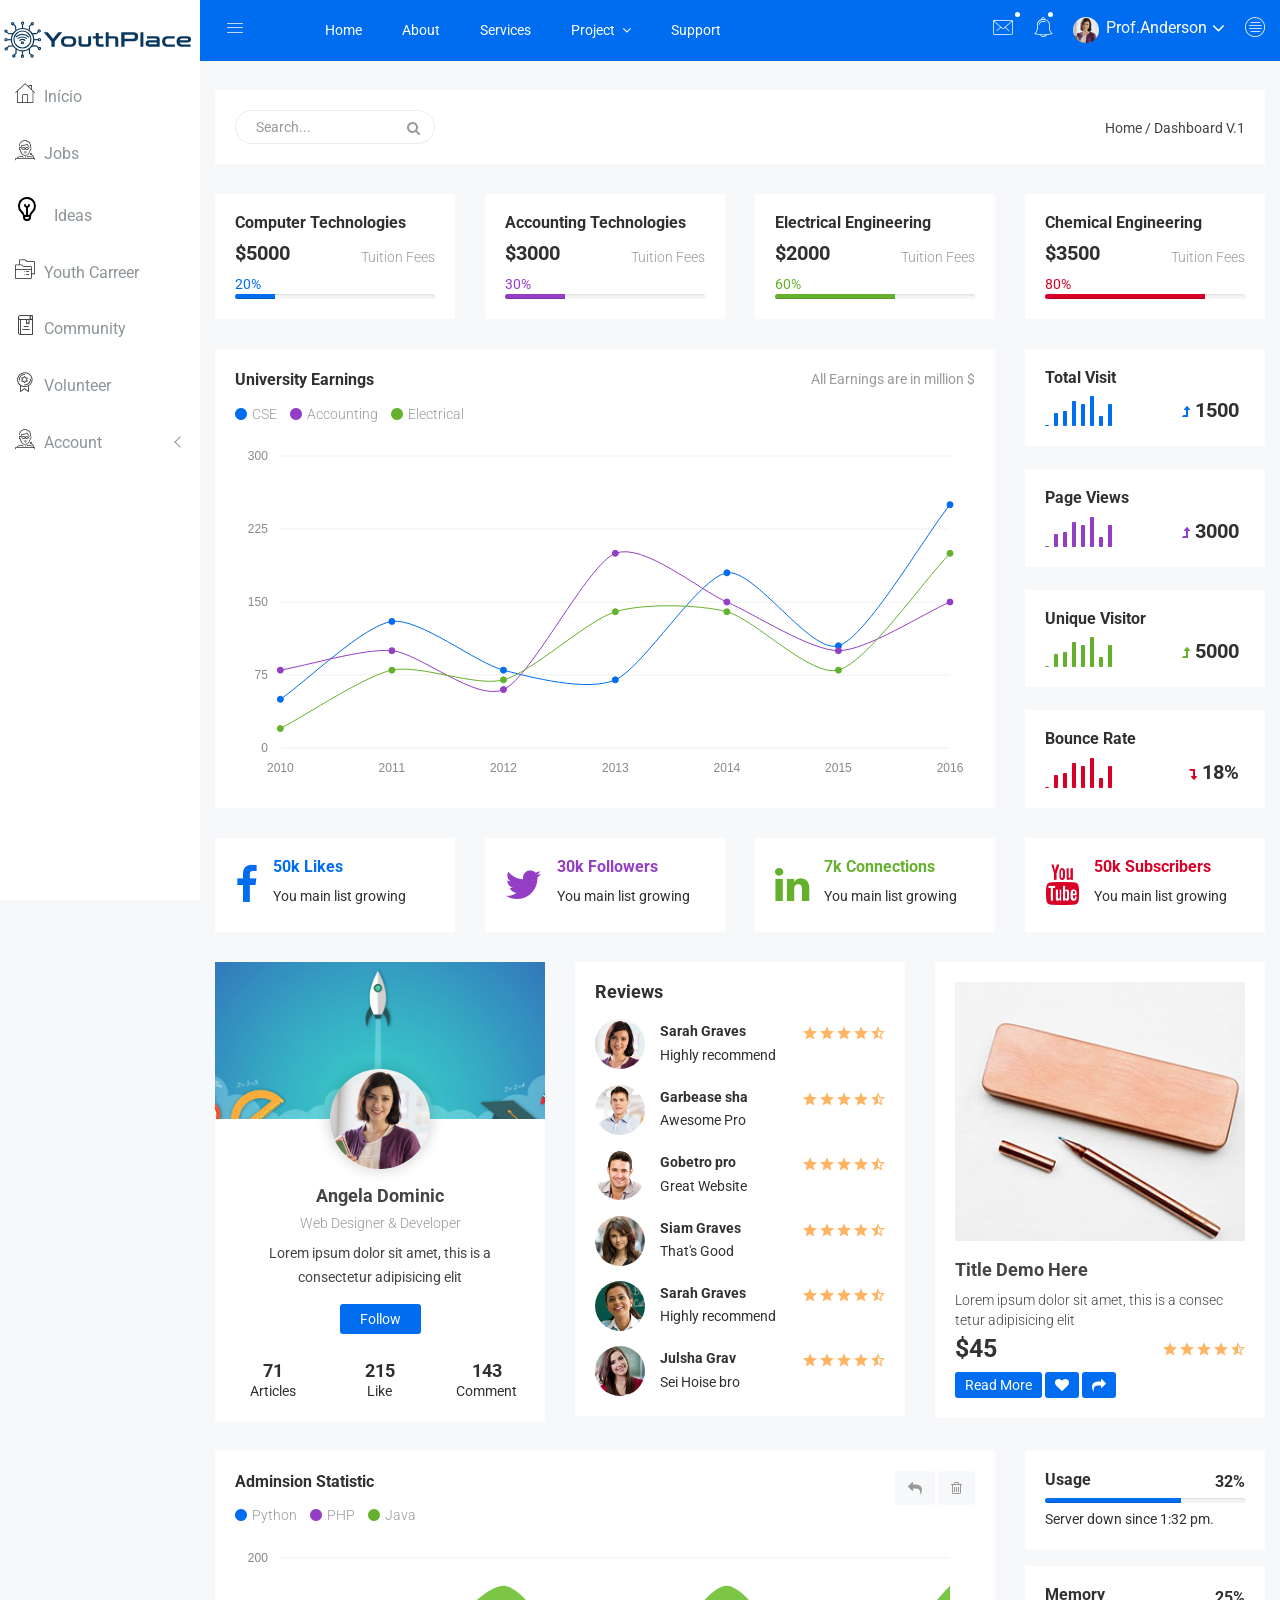
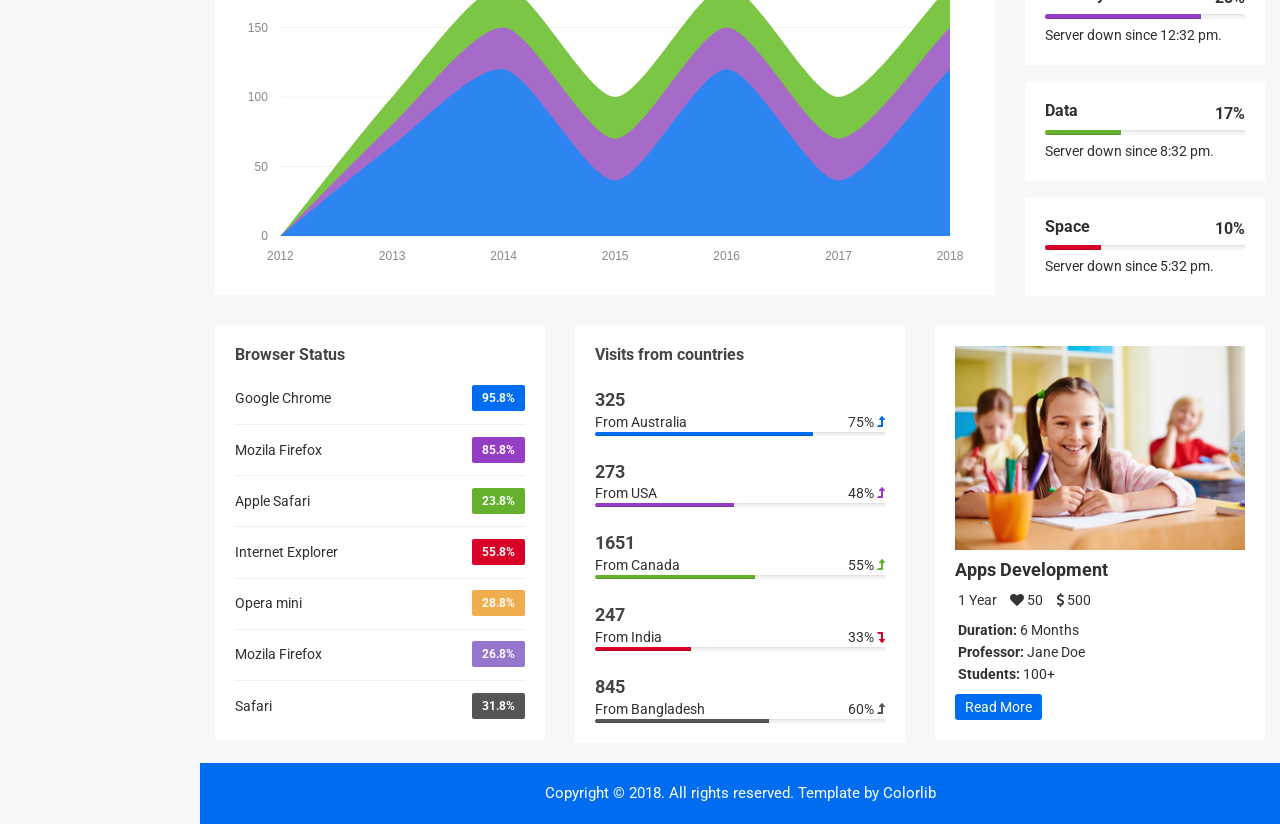
==== commit 02d4643c: "novo teste" ====
--- a/index.html
+++ b/index.html
@@ -1,541 +1,1810 @@
 <!DOCTYPE html>
-<html lang="en">
+<html class="no-js" lang="pt-PT">
+  <head>
+    <meta charset="utf-8" />
+    <meta http-equiv="x-ua-compatible" content="ie=edge" />
+    <title>YouthPlace - Conectando Talentos as melhores oportunidades</title>
+    <meta name="description" content="" />
+    <meta name="viewport" content="width=device-width, initial-scale=1" />
+    <!-- favicon
+		============================================ -->
+    <link rel="shortcut icon" type="image/x-icon" href="img/favicon.ico" />
+    <!-- Google Fonts
+		============================================ -->
+    <link href="https://fonts.googleapis.com/css?family=Roboto:100,300,400,700,900" rel="stylesheet" />
+    <!-- Bootstrap CSS
+		============================================ -->
+    <link rel="stylesheet" href="css/bootstrap.min.css" />
+    <!-- Bootstrap CSS
+		============================================ -->
+    <link rel="stylesheet" href="css/font-awesome.min.css" />
+    <!-- owl.carousel CSS
+		============================================ -->
+    <link rel="stylesheet" href="css/owl.carousel.css" />
+    <link rel="stylesheet" href="css/owl.theme.css" />
+    <link rel="stylesheet" href="css/owl.transitions.css" />
+    <!-- animate CSS
+		============================================ -->
+    <link rel="stylesheet" href="css/animate.css" />
+    <!-- normalize CSS
+		============================================ -->
+    <link rel="stylesheet" href="css/normalize.css" />
+    <!-- meanmenu icon CSS
+		============================================ -->
+    <link rel="stylesheet" href="css/meanmenu.min.css" />
+    <!-- main CSS
+		============================================ -->
+    <link rel="stylesheet" href="css/main.css" />
+    <!-- educate icon CSS
+		============================================ -->
+    <link rel="stylesheet" href="css/educate-custon-icon.css" />
+    <!-- morrisjs CSS
+		============================================ -->
+    <link rel="stylesheet" href="css/morrisjs/morris.css" />
+    <!-- mCustomScrollbar CSS
+		============================================ -->
+    <link rel="stylesheet" href="css/scrollbar/jquery.mCustomScrollbar.min.css" />
+    <!-- metisMenu CSS
+		============================================ -->
+    <link rel="stylesheet" href="css/metisMenu/metisMenu.min.css" />
+    <link rel="stylesheet" href="css/metisMenu/metisMenu-vertical.css" />
+    <!-- calendar CSS
+		============================================ -->
+    <link rel="stylesheet" href="css/calendar/fullcalendar.min.css" />
+    <link rel="stylesheet" href="css/calendar/fullcalendar.print.min.css" />
+    <!-- style CSS
+		============================================ -->
+    <link rel="stylesheet" href="style.css" />
+    <!-- responsive CSS
+		============================================ -->
+    <link rel="stylesheet" href="css/responsive.css" />
+    <!-- modernizr JS
+		============================================ -->
+    <script src="js/vendor/modernizr-2.8.3.min.js"></script>
+  </head>
 
-<head>
-  <meta charset="utf-8">
-  <meta content="width=device-width, initial-scale=1.0" name="viewport">
-  <title>Index - Company Bootstrap Template</title>
-  <meta name="description" content="">
-  <meta name="keywords" content="">
+  <body>
+    <!--[if lt IE 8]>
+      <p class="browserupgrade">
+        You are using an <strong>outdated</strong> browser. Please upgrade your browser to improve your experience.
+      </p>
+    <![endif]-->
+    <!-- Start Left menu area -->
+    <div class="left-sidebar-pro">
+      <nav id="sidebar" class="">
+        <div class="sidebar-header">
+          <a href="index.html"><img class="main-logo" src="img/logo/youthplace_logo_logado.svg" alt="" /></a>
+          <strong
+            ><a href="index.html"><img src="img/logo/logosn.png" alt="" /></a
+          ></strong>
+        </div>
+        <div class="left-custom-menu-adp-wrap comment-scrollbar">
+          <nav class="sidebar-nav left-sidebar-menu-pro">
+            <ul class="metismenu" id="menu1">
+              <li>
+                <a href="index.html" aria-expanded="false">
+                  <span class="educate-icon educate-home icon-wrap"></span>
+                  <span class="mini-click-non">Início</span>
+                </a>
+              </li>
+              <li>
+                <a href="all-professors.html" aria-expanded="false"
+                  ><span class="educate-icon educate-professor icon-wrap"></span>
+                  <span class="mini-click-non">Jobs</span></a
+                >
+              </li>
+              <li>
+                <a href="all-students.html" aria-expanded="false"
+                  ><span class="educate-icon lamp-icon icon-wrap"> </span> <span class="mini-click-non">Ideas</span></a
+                >
+              </li>
+              <li>
+                <a href="all-courses.html" aria-expanded="false"
+                  ><span class="educate-icon educate-course icon-wrap"></span>
+                  <span class="mini-click-non">Youth Carreer</span></a
+                >
+              </li>
+              <li>
+                <a href="all-courses.html" aria-expanded="false"
+                  ><span class="educate-icon educate-library icon-wrap"></span>
+                  <span class="mini-click-non">Community</span></a
+                >
+              </li>
+              <li>
+                <a href="all-courses.html" aria-expanded="false"
+                  ><span class="educate-icon educate-department icon-wrap"></span>
+                  <span class="mini-click-non">Volunteer</span></a
+                >
+              </li>
 
-  <!-- Favicons -->
-  <link href="assets/img/favicon.png" rel="icon">
-  <link href="assets/img/apple-touch-icon.png" rel="apple-touch-icon">
-
-  <!-- Fonts -->
-  <link href="https://fonts.googleapis.com" rel="preconnect">
-  <link href="https://fonts.gstatic.com" rel="preconnect" crossorigin>
-  <link href="https://fonts.googleapis.com/css2?family=Roboto:ital,wght@0,100;0,300;0,400;0,500;0,700;0,900;1,100;1,300;1,400;1,500;1,700;1,900&family=Raleway:ital,wght@0,100;0,200;0,300;0,400;0,500;0,600;0,700;0,800;0,900;1,100;1,200;1,300;1,400;1,500;1,600;1,700;1,800;1,900&family=Nunito:ital,wght@0,200;0,300;0,400;0,500;0,600;0,700;0,800;0,900;1,200;1,300;1,400;1,500;1,600;1,700;1,800;1,900&display=swap" rel="stylesheet">
-
-  <!-- Vendor CSS Files -->
-  <link href="assets/vendor/bootstrap/css/bootstrap.min.css" rel="stylesheet">
-  <link href="assets/vendor/bootstrap-icons/bootstrap-icons.css" rel="stylesheet">
-  <link href="assets/vendor/aos/aos.css" rel="stylesheet">
-  <link href="assets/vendor/glightbox/css/glightbox.min.css" rel="stylesheet">
-  <link href="assets/vendor/swiper/swiper-bundle.min.css" rel="stylesheet">
-
-  <!-- Main CSS File -->
-  <link href="assets/css/main.css" rel="stylesheet">
-
-  <!-- =======================================================
-  * Template Name: Company
-  * Template URL: https://bootstrapmade.com/company-free-html-bootstrap-template/
-  * Updated: Aug 07 2024 with Bootstrap v5.3.3
-  * Author: BootstrapMade.com
-  * License: https://bootstrapmade.com/license/
-  ======================================================== -->
-</head>
-
-<body class="index-page">
-
-  <header id="header" class="header d-flex align-items-center sticky-top">
-    <div class="container position-relative d-flex align-items-center">
-
-      <a href="index.html" class="logo d-flex align-items-center me-auto">
-        <!-- Uncomment the line below if you also wish to use an image logo -->
-        <!-- <img src="assets/img/logo.png" alt=""> -->
-        <h1 class="sitename">Company</h1><span>.</span>
-      </a>
-
-      <nav id="navmenu" class="navmenu">
-        <ul>
-          <li><a href="#hero" class="active">Home</a></li>
-          <li class="dropdown"><a href="about.html"><span>About</span> <i class="bi bi-chevron-down toggle-dropdown"></i></a>
-            <ul>
-              <li><a href="team.html">Team</a></li>
-              <li><a href="testimonials.html">Testimonials</a></li>
-              <li class="dropdown"><a href="#"><span>Deep Dropdown</span> <i class="bi bi-chevron-down toggle-dropdown"></i></a>
-                <ul>
-                  <li><a href="#">Deep Dropdown 1</a></li>
-                  <li><a href="#">Deep Dropdown 2</a></li>
-                  <li><a href="#">Deep Dropdown 3</a></li>
-                  <li><a href="#">Deep Dropdown 4</a></li>
-                  <li><a href="#">Deep Dropdown 5</a></li>
+              <li id="removable">
+                <a class="has-arrow" href="#" aria-expanded="false"
+                  ><span class="educate-icon educate-professor icon-wrap"></span>
+                  <span class="mini-click-non">Account</span></a
+                >
+                <ul class="submenu-angle page-mini-nb-dp" aria-expanded="false">
+                  <li>
+                    <a title="Login" href="login.html"><span class="mini-sub-pro">Login</span></a>
+                  </li>
+                  <li>
+                    <a title="Register" href="register.html"><span class="mini-sub-pro">Register</span></a>
+                  </li>
+                  <li>
+                    <a title="Password Recovery" href="password-recovery.html"
+                      ><span class="mini-sub-pro">Password Recovery</span></a
+                    >
+                  </li>
                 </ul>
               </li>
             </ul>
-          </li>
-          <li><a href="services.html">Services</a></li>
-          <li><a href="portfolio.html">Portfolio</a></li>
-          <li><a href="pricing.html">Pricing</a></li>
-          <li><a href="blog.html">Blog</a></li>
-          <li><a href="contact.html">Contact</a></li>
-        </ul>
-        <i class="mobile-nav-toggle d-xl-none bi bi-list"></i>
+          </nav>
+        </div>
       </nav>
-
-      <div class="header-social-links">
-        <a href="#" class="twitter"><i class="bi bi-twitter-x"></i></a>
-        <a href="#" class="facebook"><i class="bi bi-facebook"></i></a>
-        <a href="#" class="instagram"><i class="bi bi-instagram"></i></a>
-        <a href="#" class="linkedin"><i class="bi bi-linkedin"></i></a>
-      </div>
-
     </div>
-  </header>
-
-  <main class="main">
-
-    <!-- Hero Section -->
-    <section id="hero" class="hero section dark-background">
-
-      <div id="hero-carousel" class="carousel slide carousel-fade" data-bs-ride="carousel" data-bs-interval="5000">
-
-        <div class="carousel-item active">
-          <img src="assets/img/hero-carousel/hero-carousel-1.jpg" alt="">
-          <div class="container">
-            <h2>We are professional</h2>
-            <p>Lorem ipsum dolor sit amet, consectetur adipiscing elit, sed do eiusmod tempor incididunt ut labore et dolore magna aliqua. Ut enim ad minim veniam, quis nostrud exercitation ullamco laboris nisi ut aliquip ex ea commodo consequat.</p>
-            <a href="about.html" class="btn-get-started">Read More</a>
-          </div>
-        </div><!-- End Carousel Item -->
-
-        <div class="carousel-item">
-          <img src="assets/img/hero-carousel/hero-carousel-2.jpg" alt="">
-          <div class="container">
-            <h2>At vero eos et accusamus</h2>
-            <p>Nam libero tempore, cum soluta nobis est eligendi optio cumque nihil impedit quo minus id quod maxime placeat facere possimus, omnis voluptas assumenda est, omnis dolor repellendus. Temporibus autem quibusdam et aut officiis debitis aut.</p>
-            <a href="about.html" class="btn-get-started">Read More</a>
-          </div>
-        </div><!-- End Carousel Item -->
-
-        <div class="carousel-item">
-          <img src="assets/img/hero-carousel/hero-carousel-3.jpg" alt="">
-          <div class="container">
-            <h2>Temporibus autem quibusdam</h2>
-            <p>Beatae vitae dicta sunt explicabo. Nemo enim ipsam voluptatem quia voluptas sit aspernatur aut odit aut fugit, sed quia consequuntur magni dolores eos qui ratione voluptatem sequi nesciunt omnis iste natus error sit voluptatem accusantium.</p>
-            <a href="about.html" class="btn-get-started">Read More</a>
-          </div>
-        </div><!-- End Carousel Item -->
-
-        <a class="carousel-control-prev" href="#hero-carousel" role="button" data-bs-slide="prev">
-          <span class="carousel-control-prev-icon bi bi-chevron-left" aria-hidden="true"></span>
-        </a>
-
-        <a class="carousel-control-next" href="#hero-carousel" role="button" data-bs-slide="next">
-          <span class="carousel-control-next-icon bi bi-chevron-right" aria-hidden="true"></span>
-        </a>
-
-        <ol class="carousel-indicators"></ol>
-
-      </div>
-
-    </section><!-- /Hero Section -->
-
-    <!-- About Section -->
-    <section id="about" class="about section">
-
-      <div class="container">
-
-        <div class="row position-relative">
-
-          <div class="col-lg-7 about-img" data-aos="zoom-out" data-aos-delay="200"><img src="assets/img/about.jpg"></div>
-
-          <div class="col-lg-7" data-aos="fade-up" data-aos-delay="100">
-            <h2 class="inner-title">Consequatur eius et magnam</h2>
-            <div class="our-story">
-              <h4>Est 1988</h4>
-              <h3>Our Story</h3>
-              <p>Inventore aliquam beatae at et id alias. Ipsa dolores amet consequuntur minima quia maxime autem. Quidem id sed ratione. Tenetur provident autem in reiciendis rerum at dolor. Aliquam consectetur laudantium temporibus dicta minus dolor.</p>
-              <ul>
-                <li><i class="bi bi-check-circle"></i> <span>Ullamco laboris nisi ut aliquip ex ea commo</span></li>
-                <li><i class="bi bi-check-circle"></i> <span>Duis aute irure dolor in reprehenderit in</span></li>
-                <li><i class="bi bi-check-circle"></i> <span>Ullamco laboris nisi ut aliquip ex ea</span></li>
-              </ul>
-              <p>Vitae autem velit excepturi fugit. Animi ad non. Eligendi et non nesciunt suscipit repellendus porro in quo eveniet. Molestias in maxime doloremque.</p>
-
-              <div class="watch-video d-flex align-items-center position-relative">
-                <i class="bi bi-play-circle"></i>
-                <a href="https://www.youtube.com/watch?v=Y7f98aduVJ8" class="glightbox stretched-link">Watch Video</a>
-              </div>
-            </div>
-          </div>
-
-        </div>
-
-      </div>
-
-    </section><!-- /About Section -->
-
-    <!-- Services Section -->
-    <section id="services" class="services section light-background">
-
-      <div class="container">
-
-        <div class="row gy-4">
-
-          <div class="col-lg-4 col-md-6" data-aos="fade-up" data-aos-delay="100">
-            <div class="service-item item-cyan position-relative">
-              <div class="icon">
-                <svg width="100" height="100" viewBox="0 0 600 600" xmlns="http://www.w3.org/2000/svg">
-                  <path stroke="none" stroke-width="0" fill="#f5f5f5" d="M300,521.0016835830174C376.1290562159157,517.8887921683347,466.0731472004068,529.7835943286574,510.70327084640275,468.03025145048787C554.3714126377745,407.6079735673963,508.03601936045806,328.9844924480964,491.2728898941984,256.3432110539036C474.5976632858925,184.082847569629,479.9380746630129,96.60480741107993,416.23090153303,58.64404602377083C348.86323505073057,18.502131276798302,261.93793281208167,40.57373210992963,193.5410806939664,78.93577620505333C130.42746243093433,114.334589627462,98.30271207620316,179.96522072025542,76.75703585869454,249.04625023123273C51.97151888228291,328.5150500222984,13.704378332031375,421.85034740162234,66.52175969318436,486.19268352777647C119.04800174914682,550.1803526380478,217.28368757567262,524.383925680826,300,521.0016835830174"></path>
-                </svg>
-                <i class="bi bi-activity"></i>
-              </div>
-              <a href="service-details.html" class="stretched-link">
-                <h3>Nesciunt Mete</h3>
-              </a>
-              <p>Provident nihil minus qui consequatur non omnis maiores. Eos accusantium minus dolores iure perferendis tempore et consequatur.</p>
-            </div>
-          </div><!-- End Service Item -->
-
-          <div class="col-lg-4 col-md-6" data-aos="fade-up" data-aos-delay="200">
-            <div class="service-item item-orange position-relative">
-              <div class="icon">
-                <svg width="100" height="100" viewBox="0 0 600 600" xmlns="http://www.w3.org/2000/svg">
-                  <path stroke="none" stroke-width="0" fill="#f5f5f5" d="M300,582.0697525312426C382.5290701553225,586.8405444964366,449.9789794690241,525.3245884688669,502.5850820975895,461.55621195738473C556.606425686781,396.0723002908107,615.8543463187945,314.28637112970534,586.6730223649479,234.56875336149918C558.9533121215079,158.8439757836574,454.9685369536778,164.00468322053177,381.49747125262974,130.76875717737553C312.15926192815925,99.40240125094834,248.97055460311594,18.661163978235184,179.8680185752513,50.54337015887873C110.5421016452524,82.52863877960104,119.82277516462835,180.83849132639028,109.12597500060166,256.43424936330496C100.08760227029461,320.3096726198365,92.17705696193138,384.0621239912766,124.79988738764834,439.7174275375508C164.83382741302287,508.01625554203684,220.96474134820875,577.5009287672846,300,582.0697525312426"></path>
-                </svg>
-                <i class="bi bi-broadcast"></i>
-              </div>
-              <a href="service-details.html" class="stretched-link">
-                <h3>Eosle Commodi</h3>
-              </a>
-              <p>Ut autem aut autem non a. Sint sint sit facilis nam iusto sint. Libero corrupti neque eum hic non ut nesciunt dolorem.</p>
-            </div>
-          </div><!-- End Service Item -->
-
-          <div class="col-lg-4 col-md-6" data-aos="fade-up" data-aos-delay="300">
-            <div class="service-item item-teal position-relative">
-              <div class="icon">
-                <svg width="100" height="100" viewBox="0 0 600 600" xmlns="http://www.w3.org/2000/svg">
-                  <path stroke="none" stroke-width="0" fill="#f5f5f5" d="M300,541.5067337569781C382.14930387511276,545.0595476570109,479.8736841581634,548.3450877840088,526.4010558755058,480.5488172755941C571.5218469581645,414.80211281144784,517.5187510058486,332.0715597781072,496.52539010469104,255.14436215662573C477.37192572678356,184.95920475031193,473.57363656557914,105.61284051026155,413.0603344069578,65.22779650032875C343.27470386102294,18.654635553484475,251.2091493199835,5.337323636656869,175.0934190732945,40.62881213300186C97.87086631185822,76.43348514350839,51.98124368387456,156.15599469081315,36.44837278890362,239.84606092416172C21.716077023791087,319.22268207091537,43.775223500013084,401.1760424656574,96.891909868211,461.97329694683043C147.22146801428983,519.5804099606455,223.5754009179313,538.201503339737,300,541.5067337569781"></path>
-                </svg>
-                <i class="bi bi-easel"></i>
-              </div>
-              <a href="service-details.html" class="stretched-link">
-                <h3>Ledo Markt</h3>
-              </a>
-              <p>Ut excepturi voluptatem nisi sed. Quidem fuga consequatur. Minus ea aut. Vel qui id voluptas adipisci eos earum corrupti.</p>
-            </div>
-          </div><!-- End Service Item -->
-
-          <div class="col-lg-4 col-md-6" data-aos="fade-up" data-aos-delay="400">
-            <div class="service-item item-red position-relative">
-              <div class="icon">
-                <svg width="100" height="100" viewBox="0 0 600 600" xmlns="http://www.w3.org/2000/svg">
-                  <path stroke="none" stroke-width="0" fill="#f5f5f5" d="M300,503.46388370962813C374.79870501325706,506.71871716319447,464.8034551963731,527.1746412648533,510.4981551193396,467.86667711651364C555.9287308511215,408.9015244558933,512.6030010748507,327.5744911775523,490.211057578863,256.5855673507754C471.097692560561,195.9906835881958,447.69079081568157,138.11976852964426,395.19560036434837,102.3242989838813C329.3053358748298,57.3949838291264,248.02791733380457,8.279543830951368,175.87071277845988,42.242879143198664C103.41431057327972,76.34704239035025,93.79494320519305,170.9812938413882,81.28167332365135,250.07896920659033C70.17666984294237,320.27484674793965,64.84698225790005,396.69656628748305,111.28512138212992,450.4950937839243C156.20124167950087,502.5303643271138,231.32542653798444,500.4755392045468,300,503.46388370962813"></path>
-                </svg>
-                <i class="bi bi-bounding-box-circles"></i>
-              </div>
-              <a href="service-details.html" class="stretched-link">
-                <h3>Asperiores Commodit</h3>
-              </a>
-              <p>Non et temporibus minus omnis sed dolor esse consequatur. Cupiditate sed error ea fuga sit provident adipisci neque.</p>
-              <a href="service-details.html" class="stretched-link"></a>
-            </div>
-          </div><!-- End Service Item -->
-
-          <div class="col-lg-4 col-md-6" data-aos="fade-up" data-aos-delay="500">
-            <div class="service-item item-indigo position-relative">
-              <div class="icon">
-                <svg width="100" height="100" viewBox="0 0 600 600" xmlns="http://www.w3.org/2000/svg">
-                  <path stroke="none" stroke-width="0" fill="#f5f5f5" d="M300,532.3542879108572C369.38199826031484,532.3153073249985,429.10787420159085,491.63046689027357,474.5244479745417,439.17860296908856C522.8885846962883,383.3225815378663,569.1668002868075,314.3205725914397,550.7432151929288,242.7694973846089C532.6665558377875,172.5657663291529,456.2379748765914,142.6223662098291,390.3689995646985,112.34683881706744C326.66090330228417,83.06452184765237,258.84405631176094,53.51806209861945,193.32584062364296,78.48882559362697C121.61183558270385,105.82097193414197,62.805066853699245,167.19869350419734,48.57481801355237,242.6138429142374C34.843463184063346,315.3850353017275,76.69343916112496,383.4422959591041,125.22947124332185,439.3748458443577C170.7312796277747,491.8107796887764,230.57421082200815,532.3932930995766,300,532.3542879108572"></path>
-                </svg>
-                <i class="bi bi-calendar4-week icon"></i>
-              </div>
-              <a href="service-details.html" class="stretched-link">
-                <h3>Velit Doloremque</h3>
-              </a>
-              <p>Cumque et suscipit saepe. Est maiores autem enim facilis ut aut ipsam corporis aut. Sed animi at autem alias eius labore.</p>
-              <a href="service-details.html" class="stretched-link"></a>
-            </div>
-          </div><!-- End Service Item -->
-
-          <div class="col-lg-4 col-md-6" data-aos="fade-up" data-aos-delay="600">
-            <div class="service-item item-pink position-relative">
-              <div class="icon">
-                <svg width="100" height="100" viewBox="0 0 600 600" xmlns="http://www.w3.org/2000/svg">
-                  <path stroke="none" stroke-width="0" fill="#f5f5f5" d="M300,566.797414625762C385.7384707136149,576.1784315230908,478.7894351017131,552.8928747891023,531.9192734346935,484.94944893311C584.6109503024035,417.5663521118492,582.489472248146,322.67544863468447,553.9536738515405,242.03673114598146C529.1557734026468,171.96086150256528,465.24506316201064,127.66468636344209,395.9583748389544,100.7403814666027C334.2173773831606,76.7482773500951,269.4350130405921,84.62216499799875,207.1952322260088,107.2889140133804C132.92018162631612,134.33871894543012,41.79353780512637,160.00259165414826,22.644507872594943,236.69541883565114C3.319112789854554,314.0945973066697,72.72355303640163,379.243833228382,124.04198916343866,440.3218312028393C172.9286146004772,498.5055451809895,224.45579914871206,558.5317968840102,300,566.797414625762"></path>
-                </svg>
-                <i class="bi bi-chat-square-text"></i>
-              </div>
-              <a href="service-details.html" class="stretched-link">
-                <h3>Dolori Architecto</h3>
-              </a>
-              <p>Hic molestias ea quibusdam eos. Fugiat enim doloremque aut neque non et debitis iure. Corrupti recusandae ducimus enim.</p>
-              <a href="service-details.html" class="stretched-link"></a>
-            </div>
-          </div><!-- End Service Item -->
-
-        </div>
-
-      </div>
-
-    </section><!-- /Services Section -->
-
-    <!-- Portfolio Section -->
-    <section id="portfolio" class="portfolio section">
-
-      <!-- Section Title -->
-      <div class="container section-title" data-aos="fade-up">
-        <h2>Portfolio</h2>
-        <p>Necessitatibus eius consequatur ex aliquid fuga eum quidem sint consectetur velit</p>
-      </div><!-- End Section Title -->
-
-      <div class="container">
-
-        <div class="isotope-layout" data-default-filter="*" data-layout="masonry" data-sort="original-order">
-
-          <ul class="portfolio-filters isotope-filters" data-aos="fade-up" data-aos-delay="100">
-            <li data-filter="*" class="filter-active">All</li>
-            <li data-filter=".filter-app">App</li>
-            <li data-filter=".filter-product">Card</li>
-            <li data-filter=".filter-branding">Web</li>
-          </ul><!-- End Portfolio Filters -->
-
-          <div class="row gy-4 isotope-container" data-aos="fade-up" data-aos-delay="200">
-
-            <div class="col-lg-4 col-md-6 portfolio-item isotope-item filter-app">
-              <img src="assets/img/masonry-portfolio/masonry-portfolio-1.jpg" class="img-fluid" alt="">
-              <div class="portfolio-info">
-                <h4>App 1</h4>
-                <p>Lorem ipsum, dolor sit</p>
-                <a href="assets/img/masonry-portfolio/masonry-portfolio-1.jpg" title="App 1" data-gallery="portfolio-gallery-app" class="glightbox preview-link"><i class="bi bi-zoom-in"></i></a>
-                <a href="portfolio-details.html" title="More Details" class="details-link"><i class="bi bi-link-45deg"></i></a>
-              </div>
-            </div><!-- End Portfolio Item -->
-
-            <div class="col-lg-4 col-md-6 portfolio-item isotope-item filter-product">
-              <img src="assets/img/masonry-portfolio/masonry-portfolio-2.jpg" class="img-fluid" alt="">
-              <div class="portfolio-info">
-                <h4>Product 1</h4>
-                <p>Lorem ipsum, dolor sit</p>
-                <a href="assets/img/masonry-portfolio/masonry-portfolio-2.jpg" title="Product 1" data-gallery="portfolio-gallery-product" class="glightbox preview-link"><i class="bi bi-zoom-in"></i></a>
-                <a href="portfolio-details.html" title="More Details" class="details-link"><i class="bi bi-link-45deg"></i></a>
-              </div>
-            </div><!-- End Portfolio Item -->
-
-            <div class="col-lg-4 col-md-6 portfolio-item isotope-item filter-branding">
-              <img src="assets/img/masonry-portfolio/masonry-portfolio-3.jpg" class="img-fluid" alt="">
-              <div class="portfolio-info">
-                <h4>Branding 1</h4>
-                <p>Lorem ipsum, dolor sit</p>
-                <a href="assets/img/masonry-portfolio/masonry-portfolio-3.jpg" title="Branding 1" data-gallery="portfolio-gallery-branding" class="glightbox preview-link"><i class="bi bi-zoom-in"></i></a>
-                <a href="portfolio-details.html" title="More Details" class="details-link"><i class="bi bi-link-45deg"></i></a>
-              </div>
-            </div><!-- End Portfolio Item -->
-
-            <div class="col-lg-4 col-md-6 portfolio-item isotope-item filter-app">
-              <img src="assets/img/masonry-portfolio/masonry-portfolio-4.jpg" class="img-fluid" alt="">
-              <div class="portfolio-info">
-                <h4>App 2</h4>
-                <p>Lorem ipsum, dolor sit</p>
-                <a href="assets/img/masonry-portfolio/masonry-portfolio-4.jpg" title="App 2" data-gallery="portfolio-gallery-app" class="glightbox preview-link"><i class="bi bi-zoom-in"></i></a>
-                <a href="portfolio-details.html" title="More Details" class="details-link"><i class="bi bi-link-45deg"></i></a>
-              </div>
-            </div><!-- End Portfolio Item -->
-
-            <div class="col-lg-4 col-md-6 portfolio-item isotope-item filter-product">
-              <img src="assets/img/masonry-portfolio/masonry-portfolio-5.jpg" class="img-fluid" alt="">
-              <div class="portfolio-info">
-                <h4>Product 2</h4>
-                <p>Lorem ipsum, dolor sit</p>
-                <a href="assets/img/masonry-portfolio/masonry-portfolio-5.jpg" title="Product 2" data-gallery="portfolio-gallery-product" class="glightbox preview-link"><i class="bi bi-zoom-in"></i></a>
-                <a href="portfolio-details.html" title="More Details" class="details-link"><i class="bi bi-link-45deg"></i></a>
-              </div>
-            </div><!-- End Portfolio Item -->
-
-            <div class="col-lg-4 col-md-6 portfolio-item isotope-item filter-branding">
-              <img src="assets/img/masonry-portfolio/masonry-portfolio-6.jpg" class="img-fluid" alt="">
-              <div class="portfolio-info">
-                <h4>Branding 2</h4>
-                <p>Lorem ipsum, dolor sit</p>
-                <a href="assets/img/masonry-portfolio/masonry-portfolio-6.jpg" title="Branding 2" data-gallery="portfolio-gallery-branding" class="glightbox preview-link"><i class="bi bi-zoom-in"></i></a>
-                <a href="portfolio-details.html" title="More Details" class="details-link"><i class="bi bi-link-45deg"></i></a>
-              </div>
-            </div><!-- End Portfolio Item -->
-
-            <div class="col-lg-4 col-md-6 portfolio-item isotope-item filter-app">
-              <img src="assets/img/masonry-portfolio/masonry-portfolio-7.jpg" class="img-fluid" alt="">
-              <div class="portfolio-info">
-                <h4>App 3</h4>
-                <p>Lorem ipsum, dolor sit</p>
-                <a href="assets/img/masonry-portfolio/masonry-portfolio-7.jpg" title="App 3" data-gallery="portfolio-gallery-app" class="glightbox preview-link"><i class="bi bi-zoom-in"></i></a>
-                <a href="portfolio-details.html" title="More Details" class="details-link"><i class="bi bi-link-45deg"></i></a>
-              </div>
-            </div><!-- End Portfolio Item -->
-
-            <div class="col-lg-4 col-md-6 portfolio-item isotope-item filter-product">
-              <img src="assets/img/masonry-portfolio/masonry-portfolio-8.jpg" class="img-fluid" alt="">
-              <div class="portfolio-info">
-                <h4>Product 3</h4>
-                <p>Lorem ipsum, dolor sit</p>
-                <a href="assets/img/masonry-portfolio/masonry-portfolio-8.jpg" title="Product 3" data-gallery="portfolio-gallery-product" class="glightbox preview-link"><i class="bi bi-zoom-in"></i></a>
-                <a href="portfolio-details.html" title="More Details" class="details-link"><i class="bi bi-link-45deg"></i></a>
-              </div>
-            </div><!-- End Portfolio Item -->
-
-            <div class="col-lg-4 col-md-6 portfolio-item isotope-item filter-branding">
-              <img src="assets/img/masonry-portfolio/masonry-portfolio-9.jpg" class="img-fluid" alt="">
-              <div class="portfolio-info">
-                <h4>Branding 3</h4>
-                <p>Lorem ipsum, dolor sit</p>
-                <a href="assets/img/masonry-portfolio/masonry-portfolio-9.jpg" title="Branding 2" data-gallery="portfolio-gallery-branding" class="glightbox preview-link"><i class="bi bi-zoom-in"></i></a>
-                <a href="portfolio-details.html" title="More Details" class="details-link"><i class="bi bi-link-45deg"></i></a>
-              </div>
-            </div><!-- End Portfolio Item -->
-
-          </div><!-- End Portfolio Container -->
-
-        </div>
-
-      </div>
-
-    </section><!-- /Portfolio Section -->
-
-    <!-- Clients Section -->
-    <section id="clients" class="clients section">
-
-      <!-- Section Title -->
-      <div class="container section-title" data-aos="fade-up">
-        <h2>Clients</h2>
-        <p>Necessitatibus eius consequatur ex aliquid fuga eum quidem sint consectetur velit</p>
-      </div><!-- End Section Title -->
-
-      <div class="container" data-aos="fade-up" data-aos-delay="100">
-
-        <div class="row g-0 clients-wrap">
-
-          <div class="col-xl-3 col-md-4 client-logo">
-            <img src="assets/img/clients/client-1.png" class="img-fluid" alt="">
-          </div><!-- End Client Item -->
-
-          <div class="col-xl-3 col-md-4 client-logo">
-            <img src="assets/img/clients/client-2.png" class="img-fluid" alt="">
-          </div><!-- End Client Item -->
-
-          <div class="col-xl-3 col-md-4 client-logo">
-            <img src="assets/img/clients/client-3.png" class="img-fluid" alt="">
-          </div><!-- End Client Item -->
-
-          <div class="col-xl-3 col-md-4 client-logo">
-            <img src="assets/img/clients/client-4.png" class="img-fluid" alt="">
-          </div><!-- End Client Item -->
-
-          <div class="col-xl-3 col-md-4 client-logo">
-            <img src="assets/img/clients/client-5.png" class="img-fluid" alt="">
-          </div><!-- End Client Item -->
-
-          <div class="col-xl-3 col-md-4 client-logo">
-            <img src="assets/img/clients/client-6.png" class="img-fluid" alt="">
-          </div><!-- End Client Item -->
-
-          <div class="col-xl-3 col-md-4 client-logo">
-            <img src="assets/img/clients/client-7.png" class="img-fluid" alt="">
-          </div><!-- End Client Item -->
-
-          <div class="col-xl-3 col-md-4 client-logo">
-            <img src="assets/img/clients/client-8.png" class="img-fluid" alt="">
-          </div><!-- End Client Item -->
-
-        </div>
-
-      </div>
-
-    </section><!-- /Clients Section -->
-
-  </main>
-
-  <footer id="footer" class="footer dark-background">
-
-    <div class="container footer-top">
-      <div class="row gy-4">
-        <div class="col-lg-4 col-md-6 footer-about">
-          <a href="index.html" class="logo d-flex align-items-center">
-            <span class="sitename">Company</span>
-          </a>
-          <div class="footer-contact pt-3">
-            <p>A108 Adam Street</p>
-            <p>New York, NY 535022</p>
-            <p class="mt-3"><strong>Phone:</strong> <span>+1 5589 55488 55</span></p>
-            <p><strong>Email:</strong> <span>info@example.com</span></p>
-          </div>
-          <div class="social-links d-flex mt-4">
-            <a href=""><i class="bi bi-twitter-x"></i></a>
-            <a href=""><i class="bi bi-facebook"></i></a>
-            <a href=""><i class="bi bi-instagram"></i></a>
-            <a href=""><i class="bi bi-linkedin"></i></a>
+    <!-- End Left menu area -->
+    <!-- Start Welcome area -->
+    <div class="all-content-wrapper">
+      <div class="container-fluid">
+        <div class="row">
+          <div class="col-lg-12 col-md-12 col-sm-12 col-xs-12">
+            <div class="logo-pro">
+              <a href="index.html"><img class="main-logo" src="img/logo/logo.png" alt="" /></a>
+            </div>
           </div>
         </div>
+      </div>
+      <div class="header-advance-area">
+        <div class="header-top-area">
+          <div class="container-fluid">
+            <div class="row">
+              <div class="col-lg-12 col-md-12 col-sm-12 col-xs-12">
+                <div class="header-top-wraper">
+                  <div class="row">
+                    <div class="col-lg-1 col-md-0 col-sm-1 col-xs-12">
+                      <div class="menu-switcher-pro">
+                        <button
+                          type="button"
+                          id="sidebarCollapse"
+                          class="btn bar-button-pro header-drl-controller-btn btn-info navbar-btn"
+                        >
+                          <i class="educate-icon educate-nav"></i>
+                        </button>
+                      </div>
+                    </div>
+                    <div class="col-lg-6 col-md-7 col-sm-6 col-xs-12">
+                      <div class="header-top-menu tabl-d-n">
+                        <ul class="nav navbar-nav mai-top-nav">
+                          <li class="nav-item"><a href="#" class="nav-link">Home</a></li>
+                          <li class="nav-item"><a href="#" class="nav-link">About</a></li>
+                          <li class="nav-item"><a href="#" class="nav-link">Services</a></li>
+                          <li class="nav-item dropdown res-dis-nn">
+                            <a
+                              href="#"
+                              data-toggle="dropdown"
+                              role="button"
+                              aria-expanded="false"
+                              class="nav-link dropdown-toggle"
+                              >Project <span class="angle-down-topmenu"><i class="fa fa-angle-down"></i></span
+                            ></a>
+                            <div role="menu" class="dropdown-menu animated zoomIn">
+                              <a href="#" class="dropdown-item">Documentation</a>
+                              <a href="#" class="dropdown-item">Expert Backend</a>
+                              <a href="#" class="dropdown-item">Expert FrontEnd</a>
+                              <a href="#" class="dropdown-item">Contact Support</a>
+                            </div>
+                          </li>
+                          <li class="nav-item"><a href="#" class="nav-link">Support</a></li>
+                        </ul>
+                      </div>
+                    </div>
+                    <div class="col-lg-5 col-md-5 col-sm-12 col-xs-12">
+                      <div class="header-right-info">
+                        <ul class="nav navbar-nav mai-top-nav header-right-menu">
+                          <li class="nav-item dropdown">
+                            <a
+                              href="#"
+                              data-toggle="dropdown"
+                              role="button"
+                              aria-expanded="false"
+                              class="nav-link dropdown-toggle"
+                              ><i class="educate-icon educate-message edu-chat-pro" aria-hidden="true"></i
+                              ><span class="indicator-ms"></span
+                            ></a>
+                            <div role="menu" class="author-message-top dropdown-menu animated zoomIn">
+                              <div class="message-single-top">
+                                <h1>Message</h1>
+                              </div>
+                              <ul class="message-menu">
+                                <li>
+                                  <a href="#">
+                                    <div class="message-img">
+                                      <img src="img/contact/1.jpg" alt="" />
+                                    </div>
+                                    <div class="message-content">
+                                      <span class="message-date">16 Sept</span>
+                                      <h2>Advanda Cro</h2>
+                                      <p>Please done this project as soon possible.</p>
+                                    </div>
+                                  </a>
+                                </li>
+                                <li>
+                                  <a href="#">
+                                    <div class="message-img">
+                                      <img src="img/contact/4.jpg" alt="" />
+                                    </div>
+                                    <div class="message-content">
+                                      <span class="message-date">16 Sept</span>
+                                      <h2>Sulaiman din</h2>
+                                      <p>Please done this project as soon possible.</p>
+                                    </div>
+                                  </a>
+                                </li>
+                                <li>
+                                  <a href="#">
+                                    <div class="message-img">
+                                      <img src="img/contact/3.jpg" alt="" />
+                                    </div>
+                                    <div class="message-content">
+                                      <span class="message-date">16 Sept</span>
+                                      <h2>Victor Jara</h2>
+                                      <p>Please done this project as soon possible.</p>
+                                    </div>
+                                  </a>
+                                </li>
+                                <li>
+                                  <a href="#">
+                                    <div class="message-img">
+                                      <img src="img/contact/2.jpg" alt="" />
+                                    </div>
+                                    <div class="message-content">
+                                      <span class="message-date">16 Sept</span>
+                                      <h2>Victor Jara</h2>
+                                      <p>Please done this project as soon possible.</p>
+                                    </div>
+                                  </a>
+                                </li>
+                              </ul>
+                              <div class="message-view">
+                                <a href="#">View All Messages</a>
+                              </div>
+                            </div>
+                          </li>
+                          <li class="nav-item">
+                            <a
+                              href="#"
+                              data-toggle="dropdown"
+                              role="button"
+                              aria-expanded="false"
+                              class="nav-link dropdown-toggle"
+                              ><i class="educate-icon educate-bell" aria-hidden="true"></i
+                              ><span class="indicator-nt"></span
+                            ></a>
+                            <div role="menu" class="notification-author dropdown-menu animated zoomIn">
+                              <div class="notification-single-top">
+                                <h1>Notifications</h1>
+                              </div>
+                              <ul class="notification-menu">
+                                <li>
+                                  <a href="#">
+                                    <div class="notification-icon">
+                                      <i
+                                        class="educate-icon educate-checked edu-checked-pro admin-check-pro"
+                                        aria-hidden="true"
+                                      ></i>
+                                    </div>
+                                    <div class="notification-content">
+                                      <span class="notification-date">16 Sept</span>
+                                      <h2>Advanda Cro</h2>
+                                      <p>Please done this project as soon possible.</p>
+                                    </div>
+                                  </a>
+                                </li>
+                                <li>
+                                  <a href="#">
+                                    <div class="notification-icon">
+                                      <i class="fa fa-cloud edu-cloud-computing-down" aria-hidden="true"></i>
+                                    </div>
+                                    <div class="notification-content">
+                                      <span class="notification-date">16 Sept</span>
+                                      <h2>Sulaiman din</h2>
+                                      <p>Please done this project as soon possible.</p>
+                                    </div>
+                                  </a>
+                                </li>
+                                <li>
+                                  <a href="#">
+                                    <div class="notification-icon">
+                                      <i class="fa fa-eraser edu-shield" aria-hidden="true"></i>
+                                    </div>
+                                    <div class="notification-content">
+                                      <span class="notification-date">16 Sept</span>
+                                      <h2>Victor Jara</h2>
+                                      <p>Please done this project as soon possible.</p>
+                                    </div>
+                                  </a>
+                                </li>
+                                <li>
+                                  <a href="#">
+                                    <div class="notification-icon">
+                                      <i class="fa fa-line-chart edu-analytics-arrow" aria-hidden="true"></i>
+                                    </div>
+                                    <div class="notification-content">
+                                      <span class="notification-date">16 Sept</span>
+                                      <h2>Victor Jara</h2>
+                                      <p>Please done this project as soon possible.</p>
+                                    </div>
+                                  </a>
+                                </li>
+                              </ul>
+                              <div class="notification-view">
+                                <a href="#">View All Notification</a>
+                              </div>
+                            </div>
+                          </li>
+                          <li class="nav-item">
+                            <a
+                              href="#"
+                              data-toggle="dropdown"
+                              role="button"
+                              aria-expanded="false"
+                              class="nav-link dropdown-toggle"
+                            >
+                              <img src="img/product/pro4.jpg" alt="" />
+                              <span class="admin-name">Prof.Anderson</span>
+                              <i class="fa fa-angle-down edu-icon edu-down-arrow"></i>
+                            </a>
+                            <ul role="menu" class="dropdown-header-top author-log dropdown-menu animated zoomIn">
+                              <li>
+                                <a href="#"><span class="edu-icon edu-home-admin author-log-ic"></span>My Account</a>
+                              </li>
+                              <li>
+                                <a href="#"><span class="edu-icon edu-user-rounded author-log-ic"></span>My Profile</a>
+                              </li>
+                              <li>
+                                <a href="#"><span class="edu-icon edu-money author-log-ic"></span>User Billing</a>
+                              </li>
+                              <li>
+                                <a href="#"><span class="edu-icon edu-settings author-log-ic"></span>Settings</a>
+                              </li>
+                              <li>
+                                <a href="#"><span class="edu-icon edu-locked author-log-ic"></span>Log Out</a>
+                              </li>
+                            </ul>
+                          </li>
+                          <li class="nav-item nav-setting-open">
+                            <a
+                              href="#"
+                              data-toggle="dropdown"
+                              role="button"
+                              aria-expanded="false"
+                              class="nav-link dropdown-toggle"
+                              ><i class="educate-icon educate-menu"></i
+                            ></a>
 
-        <div class="col-lg-2 col-md-3 footer-links">
-          <h4>Useful Links</h4>
-          <ul>
-            <li><a href="#">Home</a></li>
-            <li><a href="#">About us</a></li>
-            <li><a href="#">Services</a></li>
-            <li><a href="#">Terms of service</a></li>
-            <li><a href="#">Privacy policy</a></li>
-          </ul>
+                            <div
+                              role="menu"
+                              class="admintab-wrap menu-setting-wrap menu-setting-wrap-bg dropdown-menu animated zoomIn"
+                            >
+                              <ul class="nav nav-tabs custon-set-tab">
+                                <li class="active"><a data-toggle="tab" href="#Notes">Notes</a></li>
+                                <li><a data-toggle="tab" href="#Projects">Projects</a></li>
+                                <li><a data-toggle="tab" href="#Settings">Settings</a></li>
+                              </ul>
+
+                              <div class="tab-content custom-bdr-nt">
+                                <div id="Notes" class="tab-pane fade in active">
+                                  <div class="notes-area-wrap">
+                                    <div class="note-heading-indicate">
+                                      <h2><i class="fa fa-comments-o"></i> Latest Notes</h2>
+                                      <p>You have 10 new message.</p>
+                                    </div>
+                                    <div class="notes-list-area notes-menu-scrollbar">
+                                      <ul class="notes-menu-list">
+                                        <li>
+                                          <a href="#">
+                                            <div class="notes-list-flow">
+                                              <div class="notes-img">
+                                                <img src="img/contact/4.jpg" alt="" />
+                                              </div>
+                                              <div class="notes-content">
+                                                <p>
+                                                  The point of using Lorem Ipsum is that it has a more-or-less normal.
+                                                </p>
+                                                <span>Yesterday 2:45 pm</span>
+                                              </div>
+                                            </div>
+                                          </a>
+                                        </li>
+                                        <li>
+                                          <a href="#">
+                                            <div class="notes-list-flow">
+                                              <div class="notes-img">
+                                                <img src="img/contact/1.jpg" alt="" />
+                                              </div>
+                                              <div class="notes-content">
+                                                <p>
+                                                  The point of using Lorem Ipsum is that it has a more-or-less normal.
+                                                </p>
+                                                <span>Yesterday 2:45 pm</span>
+                                              </div>
+                                            </div>
+                                          </a>
+                                        </li>
+                                        <li>
+                                          <a href="#">
+                                            <div class="notes-list-flow">
+                                              <div class="notes-img">
+                                                <img src="img/contact/2.jpg" alt="" />
+                                              </div>
+                                              <div class="notes-content">
+                                                <p>
+                                                  The point of using Lorem Ipsum is that it has a more-or-less normal.
+                                                </p>
+                                                <span>Yesterday 2:45 pm</span>
+                                              </div>
+                                            </div>
+                                          </a>
+                                        </li>
+                                        <li>
+                                          <a href="#">
+                                            <div class="notes-list-flow">
+                                              <div class="notes-img">
+                                                <img src="img/contact/3.jpg" alt="" />
+                                              </div>
+                                              <div class="notes-content">
+                                                <p>
+                                                  The point of using Lorem Ipsum is that it has a more-or-less normal.
+                                                </p>
+                                                <span>Yesterday 2:45 pm</span>
+                                              </div>
+                                            </div>
+                                          </a>
+                                        </li>
+                                        <li>
+                                          <a href="#">
+                                            <div class="notes-list-flow">
+                                              <div class="notes-img">
+                                                <img src="img/contact/4.jpg" alt="" />
+                                              </div>
+                                              <div class="notes-content">
+                                                <p>
+                                                  The point of using Lorem Ipsum is that it has a more-or-less normal.
+                                                </p>
+                                                <span>Yesterday 2:45 pm</span>
+                                              </div>
+                                            </div>
+                                          </a>
+                                        </li>
+                                        <li>
+                                          <a href="#">
+                                            <div class="notes-list-flow">
+                                              <div class="notes-img">
+                                                <img src="img/contact/1.jpg" alt="" />
+                                              </div>
+                                              <div class="notes-content">
+                                                <p>
+                                                  The point of using Lorem Ipsum is that it has a more-or-less normal.
+                                                </p>
+                                                <span>Yesterday 2:45 pm</span>
+                                              </div>
+                                            </div>
+                                          </a>
+                                        </li>
+                                        <li>
+                                          <a href="#">
+                                            <div class="notes-list-flow">
+                                              <div class="notes-img">
+                                                <img src="img/contact/2.jpg" alt="" />
+                                              </div>
+                                              <div class="notes-content">
+                                                <p>
+                                                  The point of using Lorem Ipsum is that it has a more-or-less normal.
+                                                </p>
+                                                <span>Yesterday 2:45 pm</span>
+                                              </div>
+                                            </div>
+                                          </a>
+                                        </li>
+                                        <li>
+                                          <a href="#">
+                                            <div class="notes-list-flow">
+                                              <div class="notes-img">
+                                                <img src="img/contact/1.jpg" alt="" />
+                                              </div>
+                                              <div class="notes-content">
+                                                <p>
+                                                  The point of using Lorem Ipsum is that it has a more-or-less normal.
+                                                </p>
+                                                <span>Yesterday 2:45 pm</span>
+                                              </div>
+                                            </div>
+                                          </a>
+                                        </li>
+                                        <li>
+                                          <a href="#">
+                                            <div class="notes-list-flow">
+                                              <div class="notes-img">
+                                                <img src="img/contact/2.jpg" alt="" />
+                                              </div>
+                                              <div class="notes-content">
+                                                <p>
+                                                  The point of using Lorem Ipsum is that it has a more-or-less normal.
+                                                </p>
+                                                <span>Yesterday 2:45 pm</span>
+                                              </div>
+                                            </div>
+                                          </a>
+                                        </li>
+                                        <li>
+                                          <a href="#">
+                                            <div class="notes-list-flow">
+                                              <div class="notes-img">
+                                                <img src="img/contact/3.jpg" alt="" />
+                                              </div>
+                                              <div class="notes-content">
+                                                <p>
+                                                  The point of using Lorem Ipsum is that it has a more-or-less normal.
+                                                </p>
+                                                <span>Yesterday 2:45 pm</span>
+                                              </div>
+                                            </div>
+                                          </a>
+                                        </li>
+                                      </ul>
+                                    </div>
+                                  </div>
+                                </div>
+                                <div id="Projects" class="tab-pane fade">
+                                  <div class="projects-settings-wrap">
+                                    <div class="note-heading-indicate">
+                                      <h2><i class="fa fa-cube"></i> Latest projects</h2>
+                                      <p>You have 20 projects. 5 not completed.</p>
+                                    </div>
+                                    <div class="project-st-list-area project-st-menu-scrollbar">
+                                      <ul class="projects-st-menu-list">
+                                        <li>
+                                          <a href="#">
+                                            <div class="project-list-flow">
+                                              <div class="projects-st-heading">
+                                                <h2>Web Development</h2>
+                                                <p>
+                                                  The point of using Lorem Ipsum is that it has a more or less normal.
+                                                </p>
+                                                <span class="project-st-time">1 hours ago</span>
+                                              </div>
+                                              <div class="projects-st-content">
+                                                <p>Completion with: 28%</p>
+                                                <div class="progress progress-mini">
+                                                  <div
+                                                    style="width: 28%"
+                                                    class="progress-bar progress-bar-danger hd-tp-1"
+                                                  ></div>
+                                                </div>
+                                                <p>Project end: 4:00 pm - 12.06.2014</p>
+                                              </div>
+                                            </div>
+                                          </a>
+                                        </li>
+                                        <li>
+                                          <a href="#">
+                                            <div class="project-list-flow">
+                                              <div class="projects-st-heading">
+                                                <h2>Software Development</h2>
+                                                <p>
+                                                  The point of using Lorem Ipsum is that it has a more or less normal.
+                                                </p>
+                                                <span class="project-st-time">2 hours ago</span>
+                                              </div>
+                                              <div class="projects-st-content project-rating-cl">
+                                                <p>Completion with: 68%</p>
+                                                <div class="progress progress-mini">
+                                                  <div style="width: 68%" class="progress-bar hd-tp-2"></div>
+                                                </div>
+                                                <p>Project end: 4:00 pm - 12.06.2014</p>
+                                              </div>
+                                            </div>
+                                          </a>
+                                        </li>
+                                        <li>
+                                          <a href="#">
+                                            <div class="project-list-flow">
+                                              <div class="projects-st-heading">
+                                                <h2>Graphic Design</h2>
+                                                <p>
+                                                  The point of using Lorem Ipsum is that it has a more or less normal.
+                                                </p>
+                                                <span class="project-st-time">3 hours ago</span>
+                                              </div>
+                                              <div class="projects-st-content">
+                                                <p>Completion with: 78%</p>
+                                                <div class="progress progress-mini">
+                                                  <div style="width: 78%" class="progress-bar hd-tp-3"></div>
+                                                </div>
+                                                <p>Project end: 4:00 pm - 12.06.2014</p>
+                                              </div>
+                                            </div>
+                                          </a>
+                                        </li>
+                                        <li>
+                                          <a href="#">
+                                            <div class="project-list-flow">
+                                              <div class="projects-st-heading">
+                                                <h2>Web Design</h2>
+                                                <p>
+                                                  The point of using Lorem Ipsum is that it has a more or less normal.
+                                                </p>
+                                                <span class="project-st-time">4 hours ago</span>
+                                              </div>
+                                              <div class="projects-st-content project-rating-cl2">
+                                                <p>Completion with: 38%</p>
+                                                <div class="progress progress-mini">
+                                                  <div
+                                                    style="width: 38%"
+                                                    class="progress-bar progress-bar-danger hd-tp-4"
+                                                  ></div>
+                                                </div>
+                                                <p>Project end: 4:00 pm - 12.06.2014</p>
+                                              </div>
+                                            </div>
+                                          </a>
+                                        </li>
+                                        <li>
+                                          <a href="#">
+                                            <div class="project-list-flow">
+                                              <div class="projects-st-heading">
+                                                <h2>Business Card</h2>
+                                                <p>
+                                                  The point of using Lorem Ipsum is that it has a more or less normal.
+                                                </p>
+                                                <span class="project-st-time">5 hours ago</span>
+                                              </div>
+                                              <div class="projects-st-content">
+                                                <p>Completion with: 28%</p>
+                                                <div class="progress progress-mini">
+                                                  <div
+                                                    style="width: 28%"
+                                                    class="progress-bar progress-bar-danger hd-tp-5"
+                                                  ></div>
+                                                </div>
+                                                <p>Project end: 4:00 pm - 12.06.2014</p>
+                                              </div>
+                                            </div>
+                                          </a>
+                                        </li>
+                                        <li>
+                                          <a href="#">
+                                            <div class="project-list-flow">
+                                              <div class="projects-st-heading">
+                                                <h2>Ecommerce Business</h2>
+                                                <p>
+                                                  The point of using Lorem Ipsum is that it has a more or less normal.
+                                                </p>
+                                                <span class="project-st-time">6 hours ago</span>
+                                              </div>
+                                              <div class="projects-st-content project-rating-cl">
+                                                <p>Completion with: 68%</p>
+                                                <div class="progress progress-mini">
+                                                  <div style="width: 68%" class="progress-bar hd-tp-6"></div>
+                                                </div>
+                                                <p>Project end: 4:00 pm - 12.06.2014</p>
+                                              </div>
+                                            </div>
+                                          </a>
+                                        </li>
+                                        <li>
+                                          <a href="#">
+                                            <div class="project-list-flow">
+                                              <div class="projects-st-heading">
+                                                <h2>Woocommerce Plugin</h2>
+                                                <p>
+                                                  The point of using Lorem Ipsum is that it has a more or less normal.
+                                                </p>
+                                                <span class="project-st-time">7 hours ago</span>
+                                              </div>
+                                              <div class="projects-st-content">
+                                                <p>Completion with: 78%</p>
+                                                <div class="progress progress-mini">
+                                                  <div style="width: 78%" class="progress-bar"></div>
+                                                </div>
+                                                <p>Project end: 4:00 pm - 12.06.2014</p>
+                                              </div>
+                                            </div>
+                                          </a>
+                                        </li>
+                                        <li>
+                                          <a href="#">
+                                            <div class="project-list-flow">
+                                              <div class="projects-st-heading">
+                                                <h2>Wordpress Theme</h2>
+                                                <p>
+                                                  The point of using Lorem Ipsum is that it has a more or less normal.
+                                                </p>
+                                                <span class="project-st-time">9 hours ago</span>
+                                              </div>
+                                              <div class="projects-st-content project-rating-cl2">
+                                                <p>Completion with: 38%</p>
+                                                <div class="progress progress-mini">
+                                                  <div
+                                                    style="width: 38%"
+                                                    class="progress-bar progress-bar-danger"
+                                                  ></div>
+                                                </div>
+                                                <p>Project end: 4:00 pm - 12.06.2014</p>
+                                              </div>
+                                            </div>
+                                          </a>
+                                        </li>
+                                      </ul>
+                                    </div>
+                                  </div>
+                                </div>
+                                <div id="Settings" class="tab-pane fade">
+                                  <div class="setting-panel-area">
+                                    <div class="note-heading-indicate">
+                                      <h2><i class="fa fa-gears"></i> Settings Panel</h2>
+                                      <p>You have 20 Settings. 5 not completed.</p>
+                                    </div>
+                                    <ul class="setting-panel-list">
+                                      <li>
+                                        <div class="checkbox-setting-pro">
+                                          <div class="checkbox-title-pro">
+                                            <h2>Show notifications</h2>
+                                            <div class="ts-custom-check">
+                                              <div class="onoffswitch">
+                                                <input
+                                                  type="checkbox"
+                                                  name="collapsemenu"
+                                                  class="onoffswitch-checkbox"
+                                                  id="example"
+                                                />
+                                                <label class="onoffswitch-label" for="example">
+                                                  <span class="onoffswitch-inner"></span>
+                                                  <span class="onoffswitch-switch"></span>
+                                                </label>
+                                              </div>
+                                            </div>
+                                          </div>
+                                        </div>
+                                      </li>
+                                      <li>
+                                        <div class="checkbox-setting-pro">
+                                          <div class="checkbox-title-pro">
+                                            <h2>Disable Chat</h2>
+                                            <div class="ts-custom-check">
+                                              <div class="onoffswitch">
+                                                <input
+                                                  type="checkbox"
+                                                  name="collapsemenu"
+                                                  class="onoffswitch-checkbox"
+                                                  id="example3"
+                                                />
+                                                <label class="onoffswitch-label" for="example3">
+                                                  <span class="onoffswitch-inner"></span>
+                                                  <span class="onoffswitch-switch"></span>
+                                                </label>
+                                              </div>
+                                            </div>
+                                          </div>
+                                        </div>
+                                      </li>
+                                      <li>
+                                        <div class="checkbox-setting-pro">
+                                          <div class="checkbox-title-pro">
+                                            <h2>Enable history</h2>
+                                            <div class="ts-custom-check">
+                                              <div class="onoffswitch">
+                                                <input
+                                                  type="checkbox"
+                                                  name="collapsemenu"
+                                                  class="onoffswitch-checkbox"
+                                                  id="example4"
+                                                />
+                                                <label class="onoffswitch-label" for="example4">
+                                                  <span class="onoffswitch-inner"></span>
+                                                  <span class="onoffswitch-switch"></span>
+                                                </label>
+                                              </div>
+                                            </div>
+                                          </div>
+                                        </div>
+                                      </li>
+                                      <li>
+                                        <div class="checkbox-setting-pro">
+                                          <div class="checkbox-title-pro">
+                                            <h2>Show charts</h2>
+                                            <div class="ts-custom-check">
+                                              <div class="onoffswitch">
+                                                <input
+                                                  type="checkbox"
+                                                  name="collapsemenu"
+                                                  class="onoffswitch-checkbox"
+                                                  id="example7"
+                                                />
+                                                <label class="onoffswitch-label" for="example7">
+                                                  <span class="onoffswitch-inner"></span>
+                                                  <span class="onoffswitch-switch"></span>
+                                                </label>
+                                              </div>
+                                            </div>
+                                          </div>
+                                        </div>
+                                      </li>
+                                      <li>
+                                        <div class="checkbox-setting-pro">
+                                          <div class="checkbox-title-pro">
+                                            <h2>Update everyday</h2>
+                                            <div class="ts-custom-check">
+                                              <div class="onoffswitch">
+                                                <input
+                                                  type="checkbox"
+                                                  name="collapsemenu"
+                                                  checked=""
+                                                  class="onoffswitch-checkbox"
+                                                  id="example2"
+                                                />
+                                                <label class="onoffswitch-label" for="example2">
+                                                  <span class="onoffswitch-inner"></span>
+                                                  <span class="onoffswitch-switch"></span>
+                                                </label>
+                                              </div>
+                                            </div>
+                                          </div>
+                                        </div>
+                                      </li>
+                                      <li>
+                                        <div class="checkbox-setting-pro">
+                                          <div class="checkbox-title-pro">
+                                            <h2>Global search</h2>
+                                            <div class="ts-custom-check">
+                                              <div class="onoffswitch">
+                                                <input
+                                                  type="checkbox"
+                                                  name="collapsemenu"
+                                                  checked=""
+                                                  class="onoffswitch-checkbox"
+                                                  id="example6"
+                                                />
+                                                <label class="onoffswitch-label" for="example6">
+                                                  <span class="onoffswitch-inner"></span>
+                                                  <span class="onoffswitch-switch"></span>
+                                                </label>
+                                              </div>
+                                            </div>
+                                          </div>
+                                        </div>
+                                      </li>
+                                      <li>
+                                        <div class="checkbox-setting-pro">
+                                          <div class="checkbox-title-pro">
+                                            <h2>Offline users</h2>
+                                            <div class="ts-custom-check">
+                                              <div class="onoffswitch">
+                                                <input
+                                                  type="checkbox"
+                                                  name="collapsemenu"
+                                                  checked=""
+                                                  class="onoffswitch-checkbox"
+                                                  id="example5"
+                                                />
+                                                <label class="onoffswitch-label" for="example5">
+                                                  <span class="onoffswitch-inner"></span>
+                                                  <span class="onoffswitch-switch"></span>
+                                                </label>
+                                              </div>
+                                            </div>
+                                          </div>
+                                        </div>
+                                      </li>
+                                    </ul>
+                                  </div>
+                                </div>
+                              </div>
+                            </div>
+                          </li>
+                        </ul>
+                      </div>
+                    </div>
+                  </div>
+                </div>
+              </div>
+            </div>
+          </div>
         </div>
-
-        <div class="col-lg-2 col-md-3 footer-links">
-          <h4>Our Services</h4>
-          <ul>
-            <li><a href="#">Web Design</a></li>
-            <li><a href="#">Web Development</a></li>
-            <li><a href="#">Product Management</a></li>
-            <li><a href="#">Marketing</a></li>
-            <li><a href="#">Graphic Design</a></li>
-          </ul>
+        <!-- Mobile Menu start -->
+        <div class="mobile-menu-area">
+          <div class="container">
+            <div class="row">
+              <div class="col-lg-12 col-md-12 col-sm-12 col-xs-12">
+                <div class="mobile-menu">
+                  <nav id="dropdown">
+                    <ul class="mobile-menu-nav">
+                      <li>
+                        <a data-toggle="collapse" data-target="#Charts" href="#"
+                          >Home <span class="admin-project-icon edu-icon edu-down-arrow"></span
+                        ></a>
+                        <ul class="collapse dropdown-header-top">
+                          <li><a href="index.html">Dashboard v.1</a></li>
+                          <li><a href="index-1.html">Dashboard v.2</a></li>
+                          <li><a href="index-3.html">Dashboard v.3</a></li>
+                          <li><a href="analytics.html">Analytics</a></li>
+                          <li><a href="widgets.html">Widgets</a></li>
+                        </ul>
+                      </li>
+                      <li><a href="events.html">Event</a></li>
+                      <li>
+                        <a data-toggle="collapse" data-target="#demoevent" href="#"
+                          >Professors <span class="admin-project-icon edu-icon edu-down-arrow"></span
+                        ></a>
+                        <ul id="demoevent" class="collapse dropdown-header-top">
+                          <li><a href="all-professors.html">All Professors</a></li>
+                          <li><a href="add-professor.html">Add Professor</a></li>
+                          <li><a href="edit-professor.html">Edit Professor</a></li>
+                          <li><a href="professor-profile.html">Professor Profile</a></li>
+                        </ul>
+                      </li>
+                      <li>
+                        <a data-toggle="collapse" data-target="#demopro" href="#"
+                          >Students <span class="admin-project-icon edu-icon edu-down-arrow"></span
+                        ></a>
+                        <ul id="demopro" class="collapse dropdown-header-top">
+                          <li><a href="all-students.html">All Students</a></li>
+                          <li><a href="add-student.html">Add Student</a></li>
+                          <li><a href="edit-student.html">Edit Student</a></li>
+                          <li><a href="student-profile.html">Student Profile</a></li>
+                        </ul>
+                      </li>
+                      <li>
+                        <a data-toggle="collapse" data-target="#democrou" href="#"
+                          >Courses <span class="admin-project-icon edu-icon edu-down-arrow"></span
+                        ></a>
+                        <ul id="democrou" class="collapse dropdown-header-top">
+                          <li><a href="all-courses.html">All Courses</a></li>
+                          <li><a href="add-course.html">Add Course</a></li>
+                          <li><a href="edit-course.html">Edit Course</a></li>
+                          <li><a href="course-profile.html">Courses Info</a></li>
+                          <li><a href="course-payment.html">Courses Payment</a></li>
+                        </ul>
+                      </li>
+                      <li>
+                        <a data-toggle="collapse" data-target="#demolibra" href="#"
+                          >Library <span class="admin-project-icon edu-icon edu-down-arrow"></span
+                        ></a>
+                        <ul id="demolibra" class="collapse dropdown-header-top">
+                          <li><a href="library-assets.html">Library Assets</a></li>
+                          <li><a href="add-library-assets.html">Add Library Asset</a></li>
+                          <li><a href="edit-library-assets.html">Edit Library Asset</a></li>
+                        </ul>
+                      </li>
+                      <li>
+                        <a data-toggle="collapse" data-target="#demodepart" href="#"
+                          >Departments <span class="admin-project-icon edu-icon edu-down-arrow"></span
+                        ></a>
+                        <ul id="demodepart" class="collapse dropdown-header-top">
+                          <li><a href="departments.html">Departments List</a></li>
+                          <li><a href="add-department.html">Add Departments</a></li>
+                          <li><a href="edit-department.html">Edit Departments</a></li>
+                        </ul>
+                      </li>
+                      <li>
+                        <a data-toggle="collapse" data-target="#demo" href="#"
+                          >Mailbox <span class="admin-project-icon edu-icon edu-down-arrow"></span
+                        ></a>
+                        <ul id="demo" class="collapse dropdown-header-top">
+                          <li><a href="mailbox.html">Inbox</a></li>
+                          <li><a href="mailbox-view.html">View Mail</a></li>
+                          <li><a href="mailbox-compose.html">Compose Mail</a></li>
+                        </ul>
+                      </li>
+                      <li>
+                        <a data-toggle="collapse" data-target="#Miscellaneousmob" href="#"
+                          >Interface <span class="admin-project-icon edu-icon edu-down-arrow"></span
+                        ></a>
+                        <ul id="Miscellaneousmob" class="collapse dropdown-header-top">
+                          <li><a href="google-map.html">Google Map</a></li>
+                          <li><a href="data-maps.html">Data Maps</a></li>
+                          <li><a href="pdf-viewer.html">Pdf Viewer</a></li>
+                          <li><a href="x-editable.html">X-Editable</a></li>
+                          <li><a href="code-editor.html">Code Editor</a></li>
+                          <li><a href="tree-view.html">Tree View</a></li>
+                          <li><a href="preloader.html">Preloader</a></li>
+                          <li><a href="images-cropper.html">Images Cropper</a></li>
+                        </ul>
+                      </li>
+                      <li>
+                        <a data-toggle="collapse" data-target="#Chartsmob" href="#"
+                          >Charts <span class="admin-project-icon edu-icon edu-down-arrow"></span
+                        ></a>
+                        <ul id="Chartsmob" class="collapse dropdown-header-top">
+                          <li><a href="bar-charts.html">Bar Charts</a></li>
+                          <li><a href="line-charts.html">Line Charts</a></li>
+                          <li><a href="area-charts.html">Area Charts</a></li>
+                          <li><a href="rounded-chart.html">Rounded Charts</a></li>
+                          <li><a href="c3.html">C3 Charts</a></li>
+                          <li><a href="sparkline.html">Sparkline Charts</a></li>
+                          <li><a href="peity.html">Peity Charts</a></li>
+                        </ul>
+                      </li>
+                      <li>
+                        <a data-toggle="collapse" data-target="#Tablesmob" href="#"
+                          >Tables <span class="admin-project-icon edu-icon edu-down-arrow"></span
+                        ></a>
+                        <ul id="Tablesmob" class="collapse dropdown-header-top">
+                          <li><a href="static-table.html">Static Table</a></li>
+                          <li><a href="data-table.html">Data Table</a></li>
+                        </ul>
+                      </li>
+                      <li>
+                        <a data-toggle="collapse" data-target="#formsmob" href="#"
+                          >Forms <span class="admin-project-icon edu-icon edu-down-arrow"></span
+                        ></a>
+                        <ul id="formsmob" class="collapse dropdown-header-top">
+                          <li><a href="basic-form-element.html">Basic Form Elements</a></li>
+                          <li><a href="advance-form-element.html">Advanced Form Elements</a></li>
+                          <li><a href="password-meter.html">Password Meter</a></li>
+                          <li><a href="multi-upload.html">Multi Upload</a></li>
+                          <li><a href="tinymc.html">Text Editor</a></li>
+                          <li><a href="dual-list-box.html">Dual List Box</a></li>
+                        </ul>
+                      </li>
+                      <li>
+                        <a data-toggle="collapse" data-target="#Appviewsmob" href="#"
+                          >App views <span class="admin-project-icon edu-icon edu-down-arrow"></span
+                        ></a>
+                        <ul id="Appviewsmob" class="collapse dropdown-header-top">
+                          <li><a href="basic-form-element.html">Basic Form Elements</a></li>
+                          <li><a href="advance-form-element.html">Advanced Form Elements</a></li>
+                          <li><a href="password-meter.html">Password Meter</a></li>
+                          <li><a href="multi-upload.html">Multi Upload</a></li>
+                          <li><a href="tinymc.html">Text Editor</a></li>
+                          <li><a href="dual-list-box.html">Dual List Box</a></li>
+                        </ul>
+                      </li>
+                      <li>
+                        <a data-toggle="collapse" data-target="#Pagemob" href="#"
+                          >Pages <span class="admin-project-icon edu-icon edu-down-arrow"></span
+                        ></a>
+                        <ul id="Pagemob" class="collapse dropdown-header-top">
+                          <li><a href="login.html">Login</a></li>
+                          <li><a href="register.html">Register</a></li>
+                          <li><a href="lock.html">Lock</a></li>
+                          <li><a href="password-recovery.html">Password Recovery</a></li>
+                          <li><a href="404.html">404 Page</a></li>
+                          <li><a href="500.html">500 Page</a></li>
+                        </ul>
+                      </li>
+                    </ul>
+                  </nav>
+                </div>
+              </div>
+            </div>
+          </div>
         </div>
-
-        <div class="col-lg-4 col-md-12 footer-newsletter">
-          <h4>Our Newsletter</h4>
-          <p>Subscribe to our newsletter and receive the latest news about our products and services!</p>
-          <form action="forms/newsletter.php" method="post" class="php-email-form">
-            <div class="newsletter-form"><input type="email" name="email"><input type="submit" value="Subscribe"></div>
-            <div class="loading">Loading</div>
-            <div class="error-message"></div>
-            <div class="sent-message">Your subscription request has been sent. Thank you!</div>
-          </form>
+        <!-- Mobile Menu end -->
+        <div class="breadcome-area">
+          <div class="container-fluid">
+            <div class="row">
+              <div class="col-lg-12 col-md-12 col-sm-12 col-xs-12">
+                <div class="breadcome-list">
+                  <div class="row">
+                    <div class="col-lg-6 col-md-6 col-sm-6 col-xs-12">
+                      <div class="breadcome-heading">
+                        <form role="search" class="sr-input-func">
+                          <input type="text" placeholder="Search..." class="search-int form-control" />
+                          <a href="#"><i class="fa fa-search"></i></a>
+                        </form>
+                      </div>
+                    </div>
+                    <div class="col-lg-6 col-md-6 col-sm-6 col-xs-12">
+                      <ul class="breadcome-menu">
+                        <li><a href="#">Home</a> <span class="bread-slash">/</span></li>
+                        <li><span class="bread-blod">Dashboard V.1</span></li>
+                      </ul>
+                    </div>
+                  </div>
+                </div>
+              </div>
+            </div>
+          </div>
         </div>
-
+      </div>
+      <div class="analytics-sparkle-area">
+        <div class="container-fluid">
+          <div class="row">
+            <div class="col-lg-3 col-md-6 col-sm-6 col-xs-12">
+              <div class="analytics-sparkle-line reso-mg-b-30">
+                <div class="analytics-content">
+                  <h5>Computer Technologies</h5>
+                  <h2>$<span class="counter">5000</span> <span class="tuition-fees">Tuition Fees</span></h2>
+                  <span class="text-success">20%</span>
+                  <div class="progress m-b-0">
+                    <div
+                      class="progress-bar progress-bar-success"
+                      role="progressbar"
+                      aria-valuenow="50"
+                      aria-valuemin="0"
+                      aria-valuemax="100"
+                      style="width: 20%"
+                    >
+                      <span class="sr-only">20% Complete</span>
+                    </div>
+                  </div>
+                </div>
+              </div>
+            </div>
+            <div class="col-lg-3 col-md-6 col-sm-6 col-xs-12">
+              <div class="analytics-sparkle-line reso-mg-b-30">
+                <div class="analytics-content">
+                  <h5>Accounting Technologies</h5>
+                  <h2>$<span class="counter">3000</span> <span class="tuition-fees">Tuition Fees</span></h2>
+                  <span class="text-danger">30%</span>
+                  <div class="progress m-b-0">
+                    <div
+                      class="progress-bar progress-bar-danger"
+                      role="progressbar"
+                      aria-valuenow="50"
+                      aria-valuemin="0"
+                      aria-valuemax="100"
+                      style="width: 30%"
+                    >
+                      <span class="sr-only">230% Complete</span>
+                    </div>
+                  </div>
+                </div>
+              </div>
+            </div>
+            <div class="col-lg-3 col-md-6 col-sm-6 col-xs-12">
+              <div class="analytics-sparkle-line reso-mg-b-30 table-mg-t-pro dk-res-t-pro-30">
+                <div class="analytics-content">
+                  <h5>Electrical Engineering</h5>
+                  <h2>$<span class="counter">2000</span> <span class="tuition-fees">Tuition Fees</span></h2>
+                  <span class="text-info">60%</span>
+                  <div class="progress m-b-0">
+                    <div
+                      class="progress-bar progress-bar-info"
+                      role="progressbar"
+                      aria-valuenow="50"
+                      aria-valuemin="0"
+                      aria-valuemax="100"
+                      style="width: 60%"
+                    >
+                      <span class="sr-only">20% Complete</span>
+                    </div>
+                  </div>
+                </div>
+              </div>
+            </div>
+            <div class="col-lg-3 col-md-6 col-sm-6 col-xs-12">
+              <div class="analytics-sparkle-line table-mg-t-pro dk-res-t-pro-30">
+                <div class="analytics-content">
+                  <h5>Chemical Engineering</h5>
+                  <h2>$<span class="counter">3500</span> <span class="tuition-fees">Tuition Fees</span></h2>
+                  <span class="text-inverse">80%</span>
+                  <div class="progress m-b-0">
+                    <div
+                      class="progress-bar progress-bar-inverse"
+                      role="progressbar"
+                      aria-valuenow="50"
+                      aria-valuemin="0"
+                      aria-valuemax="100"
+                      style="width: 80%"
+                    >
+                      <span class="sr-only">230% Complete</span>
+                    </div>
+                  </div>
+                </div>
+              </div>
+            </div>
+          </div>
+        </div>
+      </div>
+      <div class="product-sales-area mg-tb-30">
+        <div class="container-fluid">
+          <div class="row">
+            <div class="col-lg-9 col-md-12 col-sm-12 col-xs-12">
+              <div class="product-sales-chart">
+                <div class="portlet-title">
+                  <div class="row">
+                    <div class="col-lg-6 col-md-6 col-sm-6 col-xs-12">
+                      <div class="caption pro-sl-hd">
+                        <span class="caption-subject"><b>University Earnings</b></span>
+                      </div>
+                    </div>
+                    <div class="col-lg-6 col-md-6 col-sm-6 col-xs-12">
+                      <div class="actions graph-rp graph-rp-dl">
+                        <p>All Earnings are in million $</p>
+                      </div>
+                    </div>
+                  </div>
+                </div>
+                <ul class="list-inline cus-product-sl-rp">
+                  <li>
+                    <h5><i class="fa fa-circle" style="color: #006df0"></i>CSE</h5>
+                  </li>
+                  <li>
+                    <h5><i class="fa fa-circle" style="color: #933ec5"></i>Accounting</h5>
+                  </li>
+                  <li>
+                    <h5><i class="fa fa-circle" style="color: #65b12d"></i>Electrical</h5>
+                  </li>
+                </ul>
+                <div id="extra-area-chart" style="height: 356px"></div>
+              </div>
+            </div>
+            <div class="col-lg-3 col-md-3 col-sm-3 col-xs-12">
+              <div
+                class="white-box analytics-info-cs mg-b-10 res-mg-b-30 res-mg-t-30 table-mg-t-pro-n tb-sm-res-d-n dk-res-t-d-n"
+              >
+                <h3 class="box-title">Total Visit</h3>
+                <ul class="list-inline two-part-sp">
+                  <li>
+                    <div id="sparklinedash"></div>
+                  </li>
+                  <li class="text-right sp-cn-r">
+                    <i class="fa fa-level-up" aria-hidden="true"></i> <span class="counter text-success">1500</span>
+                  </li>
+                </ul>
+              </div>
+              <div class="white-box analytics-info-cs mg-b-10 res-mg-b-30 tb-sm-res-d-n dk-res-t-d-n">
+                <h3 class="box-title">Page Views</h3>
+                <ul class="list-inline two-part-sp">
+                  <li>
+                    <div id="sparklinedash2"></div>
+                  </li>
+                  <li class="text-right graph-two-ctn">
+                    <i class="fa fa-level-up" aria-hidden="true"></i> <span class="counter text-purple">3000</span>
+                  </li>
+                </ul>
+              </div>
+              <div class="white-box analytics-info-cs mg-b-10 res-mg-b-30 tb-sm-res-d-n dk-res-t-d-n">
+                <h3 class="box-title">Unique Visitor</h3>
+                <ul class="list-inline two-part-sp">
+                  <li>
+                    <div id="sparklinedash3"></div>
+                  </li>
+                  <li class="text-right graph-three-ctn">
+                    <i class="fa fa-level-up" aria-hidden="true"></i> <span class="counter text-info">5000</span>
+                  </li>
+                </ul>
+              </div>
+              <div class="white-box analytics-info-cs table-dis-n-pro tb-sm-res-d-n dk-res-t-d-n">
+                <h3 class="box-title">Bounce Rate</h3>
+                <ul class="list-inline two-part-sp">
+                  <li>
+                    <div id="sparklinedash4"></div>
+                  </li>
+                  <li class="text-right graph-four-ctn">
+                    <i class="fa fa-level-down" aria-hidden="true"></i>
+                    <span class="text-danger"><span class="counter">18</span>%</span>
+                  </li>
+                </ul>
+              </div>
+            </div>
+          </div>
+        </div>
+      </div>
+      <div class="traffic-analysis-area">
+        <div class="container-fluid">
+          <div class="row">
+            <div class="col-lg-3 col-md-6 col-sm-6 col-xs-12">
+              <div class="social-media-edu">
+                <i class="fa fa-facebook"></i>
+                <div class="social-edu-ctn">
+                  <h3>50k Likes</h3>
+                  <p>You main list growing</p>
+                </div>
+              </div>
+            </div>
+            <div class="col-lg-3 col-md-6 col-sm-6 col-xs-12">
+              <div class="social-media-edu twitter-cl res-mg-t-30 table-mg-t-pro-n">
+                <i class="fa fa-twitter"></i>
+                <div class="social-edu-ctn">
+                  <h3>30k followers</h3>
+                  <p>You main list growing</p>
+                </div>
+              </div>
+            </div>
+            <div class="col-lg-3 col-md-6 col-sm-6 col-xs-12">
+              <div class="social-media-edu linkedin-cl res-mg-t-30 res-tablet-mg-t-30 dk-res-t-pro-30">
+                <i class="fa fa-linkedin"></i>
+                <div class="social-edu-ctn">
+                  <h3>7k Connections</h3>
+                  <p>You main list growing</p>
+                </div>
+              </div>
+            </div>
+            <div class="col-lg-3 col-md-6 col-sm-6 col-xs-12">
+              <div class="social-media-edu youtube-cl res-mg-t-30 res-tablet-mg-t-30 dk-res-t-pro-30">
+                <i class="fa fa-youtube"></i>
+                <div class="social-edu-ctn">
+                  <h3>50k Subscribers</h3>
+                  <p>You main list growing</p>
+                </div>
+              </div>
+            </div>
+          </div>
+        </div>
+      </div>
+      <div class="library-book-area mg-t-30">
+        <div class="container-fluid">
+          <div class="row">
+            <div class="col-lg-4 col-md-6 col-sm-6 col-xs-12">
+              <div class="single-cards-item">
+                <div class="single-product-image">
+                  <a href="#"><img src="img/product/profile-bg.jpg" alt="" /></a>
+                </div>
+                <div class="single-product-text">
+                  <img src="img/product/pro4.jpg" alt="" />
+                  <h4><a class="cards-hd-dn" href="#">Angela Dominic</a></h4>
+                  <h5>Web Designer & Developer</h5>
+                  <p class="ctn-cards">Lorem ipsum dolor sit amet, this is a consectetur adipisicing elit</p>
+                  <a class="follow-cards" href="#">Follow</a>
+                  <div class="row">
+                    <div class="col-lg-4 col-md-4 col-sm-4 col-xs-4">
+                      <div class="cards-dtn">
+                        <h3><span class="counter">199</span></h3>
+                        <p>Articles</p>
+                      </div>
+                    </div>
+                    <div class="col-lg-4 col-md-4 col-sm-4 col-xs-4">
+                      <div class="cards-dtn">
+                        <h3><span class="counter">599</span></h3>
+                        <p>Like</p>
+                      </div>
+                    </div>
+                    <div class="col-lg-4 col-md-4 col-sm-4 col-xs-4">
+                      <div class="cards-dtn">
+                        <h3><span class="counter">399</span></h3>
+                        <p>Comment</p>
+                      </div>
+                    </div>
+                  </div>
+                </div>
+              </div>
+            </div>
+            <div class="col-lg-4 col-md-6 col-sm-6 col-xs-12">
+              <div class="single-review-st-item res-mg-t-30 table-mg-t-pro-n">
+                <div class="single-review-st-hd">
+                  <h2>Reviews</h2>
+                </div>
+                <div class="single-review-st-text">
+                  <img src="img/notification/1.jpg" alt="" />
+                  <div class="review-ctn-hf">
+                    <h3>Sarah Graves</h3>
+                    <p>Highly recommend</p>
+                  </div>
+                  <div class="review-item-rating">
+                    <i class="educate-icon educate-star"></i>
+                    <i class="educate-icon educate-star"></i>
+                    <i class="educate-icon educate-star"></i>
+                    <i class="educate-icon educate-star"></i>
+                    <i class="educate-icon educate-star-half"></i>
+                  </div>
+                </div>
+                <div class="single-review-st-text">
+                  <img src="img/notification/2.jpg" alt="" />
+                  <div class="review-ctn-hf">
+                    <h3>Garbease sha</h3>
+                    <p>Awesome Pro</p>
+                  </div>
+                  <div class="review-item-rating">
+                    <i class="educate-icon educate-star"></i>
+                    <i class="educate-icon educate-star"></i>
+                    <i class="educate-icon educate-star"></i>
+                    <i class="educate-icon educate-star"></i>
+                    <i class="educate-icon educate-star-half"></i>
+                  </div>
+                </div>
+                <div class="single-review-st-text">
+                  <img src="img/notification/3.jpg" alt="" />
+                  <div class="review-ctn-hf">
+                    <h3>Gobetro pro</h3>
+                    <p>Great Website</p>
+                  </div>
+                  <div class="review-item-rating">
+                    <i class="educate-icon educate-star"></i>
+                    <i class="educate-icon educate-star"></i>
+                    <i class="educate-icon educate-star"></i>
+                    <i class="educate-icon educate-star"></i>
+                    <i class="educate-icon educate-star-half"></i>
+                  </div>
+                </div>
+                <div class="single-review-st-text">
+                  <img src="img/notification/4.jpg" alt="" />
+                  <div class="review-ctn-hf">
+                    <h3>Siam Graves</h3>
+                    <p>That's Good</p>
+                  </div>
+                  <div class="review-item-rating">
+                    <i class="educate-icon educate-star"></i>
+                    <i class="educate-icon educate-star"></i>
+                    <i class="educate-icon educate-star"></i>
+                    <i class="educate-icon educate-star"></i>
+                    <i class="educate-icon educate-star-half"></i>
+                  </div>
+                </div>
+                <div class="single-review-st-text">
+                  <img src="img/notification/5.jpg" alt="" />
+                  <div class="review-ctn-hf">
+                    <h3>Sarah Graves</h3>
+                    <p>Highly recommend</p>
+                  </div>
+                  <div class="review-item-rating">
+                    <i class="educate-icon educate-star"></i>
+                    <i class="educate-icon educate-star"></i>
+                    <i class="educate-icon educate-star"></i>
+                    <i class="educate-icon educate-star"></i>
+                    <i class="educate-icon educate-star-half"></i>
+                  </div>
+                </div>
+                <div class="single-review-st-text">
+                  <img src="img/notification/6.jpg" alt="" />
+                  <div class="review-ctn-hf">
+                    <h3>Julsha Grav</h3>
+                    <p>Sei Hoise bro</p>
+                  </div>
+                  <div class="review-item-rating">
+                    <i class="educate-icon educate-star"></i>
+                    <i class="educate-icon educate-star"></i>
+                    <i class="educate-icon educate-star"></i>
+                    <i class="educate-icon educate-star"></i>
+                    <i class="educate-icon educate-star-half"></i>
+                  </div>
+                </div>
+              </div>
+            </div>
+            <div class="col-lg-4 col-md-4 col-sm-4 col-xs-12">
+              <div class="single-product-item res-mg-t-30 table-mg-t-pro-n tb-sm-res-d-n dk-res-t-d-n">
+                <div class="single-product-image">
+                  <a href="#"><img src="img/product/book-4.jpg" alt="" /></a>
+                </div>
+                <div class="single-product-text edu-pro-tx">
+                  <h4><a href="#">Title Demo Here</a></h4>
+                  <h5>Lorem ipsum dolor sit amet, this is a consec tetur adipisicing elit</h5>
+                  <div class="product-price">
+                    <h3>$45</h3>
+                    <div class="single-item-rating">
+                      <i class="educate-icon educate-star"></i>
+                      <i class="educate-icon educate-star"></i>
+                      <i class="educate-icon educate-star"></i>
+                      <i class="educate-icon educate-star"></i>
+                      <i class="educate-icon educate-star-half"></i>
+                    </div>
+                  </div>
+                  <div class="product-buttons">
+                    <button type="button" class="button-default cart-btn">Read More</button>
+                    <button type="button" class="button-default"><i class="fa fa-heart"></i></button>
+                    <button type="button" class="button-default"><i class="fa fa-share"></i></button>
+                  </div>
+                </div>
+              </div>
+            </div>
+          </div>
+        </div>
+      </div>
+      <div class="product-sales-area mg-tb-30">
+        <div class="container-fluid">
+          <div class="row">
+            <div class="col-lg-9 col-md-12 col-sm-12 col-xs-12">
+              <div class="product-sales-chart">
+                <div class="portlet-title">
+                  <div class="row">
+                    <div class="col-lg-6 col-md-6 col-sm-6 col-xs-12">
+                      <div class="caption pro-sl-hd">
+                        <span class="caption-subject"><b>Adminsion Statistic</b></span>
+                      </div>
+                    </div>
+                    <div class="col-lg-6 col-md-6 col-sm-6 col-xs-12">
+                      <div class="actions graph-rp actions-graph-rp">
+                        <a
+                          href="#"
+                          class="btn btn-dark btn-circle active tip-top"
+                          data-toggle="tooltip"
+                          title="Refresh"
+                        >
+                          <i class="fa fa-reply" aria-hidden="true"></i>
+                        </a>
+                        <a
+                          href="#"
+                          class="btn btn-blue-grey btn-circle active tip-top"
+                          data-toggle="tooltip"
+                          title="Delete"
+                        >
+                          <i class="fa fa-trash-o" aria-hidden="true"></i>
+                        </a>
+                      </div>
+                    </div>
+                  </div>
+                </div>
+                <ul class="list-inline cus-product-sl-rp">
+                  <li>
+                    <h5><i class="fa fa-circle" style="color: #006df0"></i>Python</h5>
+                  </li>
+                  <li>
+                    <h5><i class="fa fa-circle" style="color: #933ec5"></i>PHP</h5>
+                  </li>
+                  <li>
+                    <h5><i class="fa fa-circle" style="color: #65b12d"></i>Java</h5>
+                  </li>
+                </ul>
+                <div id="morris-area-chart"></div>
+              </div>
+            </div>
+            <div class="col-lg-3 col-md-3 col-sm-3 col-xs-12">
+              <div
+                class="analysis-progrebar res-mg-t-30 mg-ub-10 res-mg-b-30 table-mg-t-pro-n tb-sm-res-d-n dk-res-t-d-n"
+              >
+                <div class="analysis-progrebar-content">
+                  <h5>Usage</h5>
+                  <h2 class="storage-right"><span class="counter">90</span>%</h2>
+                  <div class="progress progress-mini ug-1">
+                    <div style="width: 68%" class="progress-bar"></div>
+                  </div>
+                  <div class="m-t-sm small">
+                    <p>Server down since 1:32 pm.</p>
+                  </div>
+                </div>
+              </div>
+              <div class="analysis-progrebar reso-mg-b-30 res-mg-b-30 mg-ub-10 tb-sm-res-d-n dk-res-t-d-n">
+                <div class="analysis-progrebar-content">
+                  <h5>Memory</h5>
+                  <h2 class="storage-right"><span class="counter">70</span>%</h2>
+                  <div class="progress progress-mini ug-2">
+                    <div style="width: 78%" class="progress-bar"></div>
+                  </div>
+                  <div class="m-t-sm small">
+                    <p>Server down since 12:32 pm.</p>
+                  </div>
+                </div>
+              </div>
+              <div class="analysis-progrebar reso-mg-b-30 res-mg-b-30 res-mg-t-30 mg-ub-10 tb-sm-res-d-n dk-res-t-d-n">
+                <div class="analysis-progrebar-content">
+                  <h5>Data</h5>
+                  <h2 class="storage-right"><span class="counter">50</span>%</h2>
+                  <div class="progress progress-mini ug-3">
+                    <div style="width: 38%" class="progress-bar progress-bar-danger"></div>
+                  </div>
+                  <div class="m-t-sm small">
+                    <p>Server down since 8:32 pm.</p>
+                  </div>
+                </div>
+              </div>
+              <div class="analysis-progrebar res-mg-t-30 table-dis-n-pro tb-sm-res-d-n dk-res-t-d-n">
+                <div class="analysis-progrebar-content">
+                  <h5>Space</h5>
+                  <h2 class="storage-right"><span class="counter">40</span>%</h2>
+                  <div class="progress progress-mini ug-4">
+                    <div style="width: 28%" class="progress-bar progress-bar-danger"></div>
+                  </div>
+                  <div class="m-t-sm small">
+                    <p>Server down since 5:32 pm.</p>
+                  </div>
+                </div>
+              </div>
+            </div>
+          </div>
+        </div>
+      </div>
+      <div class="courses-area mg-b-15">
+        <div class="container-fluid">
+          <div class="row">
+            <div class="col-lg-4 col-md-6 col-sm-6 col-xs-12">
+              <div class="white-box">
+                <h3 class="box-title">Browser Status</h3>
+                <ul class="basic-list">
+                  <li>Google Chrome <span class="pull-right label-danger label-1 label">95.8%</span></li>
+                  <li>Mozila Firefox <span class="pull-right label-purple label-2 label">85.8%</span></li>
+                  <li>Apple Safari <span class="pull-right label-success label-3 label">23.8%</span></li>
+                  <li>Internet Explorer <span class="pull-right label-info label-4 label">55.8%</span></li>
+                  <li>Opera mini <span class="pull-right label-warning label-5 label">28.8%</span></li>
+                  <li>Mozila Firefox <span class="pull-right label-purple label-6 label">26.8%</span></li>
+                  <li>Safari <span class="pull-right label-purple label-7 label">31.8%</span></li>
+                </ul>
+              </div>
+            </div>
+            <div class="col-lg-4 col-md-6 col-sm-6 col-xs-12">
+              <div class="white-box res-mg-t-30 table-mg-t-pro-n">
+                <h3 class="box-title">Visits from countries</h3>
+                <ul class="country-state">
+                  <li>
+                    <h2><span class="counter">1250</span></h2>
+                    <small>From Australia</small>
+                    <div class="pull-right">75% <i class="fa fa-level-up text-danger ctn-ic-1"></i></div>
+                    <div class="progress">
+                      <div
+                        class="progress-bar progress-bar-danger ctn-vs-1"
+                        role="progressbar"
+                        aria-valuenow="50"
+                        aria-valuemin="0"
+                        aria-valuemax="100"
+                        style="width: 75%"
+                      >
+                        <span class="sr-only">75% Complete</span>
+                      </div>
+                    </div>
+                  </li>
+                  <li>
+                    <h2><span class="counter">1050</span></h2>
+                    <small>From USA</small>
+                    <div class="pull-right">48% <i class="fa fa-level-up text-success ctn-ic-2"></i></div>
+                    <div class="progress">
+                      <div
+                        class="progress-bar progress-bar-info ctn-vs-2"
+                        role="progressbar"
+                        aria-valuenow="50"
+                        aria-valuemin="0"
+                        aria-valuemax="100"
+                        style="width: 48%"
+                      >
+                        <span class="sr-only">48% Complete</span>
+                      </div>
+                    </div>
+                  </li>
+                  <li>
+                    <h2><span class="counter">6350</span></h2>
+                    <small>From Canada</small>
+                    <div class="pull-right">55% <i class="fa fa-level-up text-success ctn-ic-3"></i></div>
+                    <div class="progress">
+                      <div
+                        class="progress-bar progress-bar-success ctn-vs-3"
+                        role="progressbar"
+                        aria-valuenow="50"
+                        aria-valuemin="0"
+                        aria-valuemax="100"
+                        style="width: 55%"
+                      >
+                        <span class="sr-only">55% Complete</span>
+                      </div>
+                    </div>
+                  </li>
+                  <li>
+                    <h2><span class="counter">950</span></h2>
+                    <small>From India</small>
+                    <div class="pull-right">33% <i class="fa fa-level-down text-success ctn-ic-4"></i></div>
+                    <div class="progress">
+                      <div
+                        class="progress-bar progress-bar-success ctn-vs-4"
+                        role="progressbar"
+                        aria-valuenow="50"
+                        aria-valuemin="0"
+                        aria-valuemax="100"
+                        style="width: 33%"
+                      >
+                        <span class="sr-only">33% Complete</span>
+                      </div>
+                    </div>
+                  </li>
+                  <li>
+                    <h2><span class="counter">3250</span></h2>
+                    <small>From Bangladesh</small>
+                    <div class="pull-right">60% <i class="fa fa-level-up text-success ctn-ic-5"></i></div>
+                    <div class="progress">
+                      <div
+                        class="progress-bar progress-bar-inverse ctn-vs-5"
+                        role="progressbar"
+                        aria-valuenow="50"
+                        aria-valuemin="0"
+                        aria-valuemax="100"
+                        style="width: 60%"
+                      >
+                        <span class="sr-only">60% Complete</span>
+                      </div>
+                    </div>
+                  </li>
+                </ul>
+              </div>
+            </div>
+            <div class="col-lg-4 col-md-4 col-sm-4 col-xs-12">
+              <div class="courses-inner res-mg-t-30 table-mg-t-pro-n tb-sm-res-d-n dk-res-t-d-n">
+                <div class="courses-title">
+                  <a href="#"><img src="img/courses/1.jpg" alt="" /></a>
+                  <h2>Apps Development</h2>
+                </div>
+                <div class="courses-alaltic">
+                  <span class="cr-ic-r"
+                    ><span class="course-icon"><i class="fa fa-clock"></i></span> 1 Year</span
+                  >
+                  <span class="cr-ic-r"
+                    ><span class="course-icon"><i class="fa fa-heart"></i></span> 50</span
+                  >
+                  <span class="cr-ic-r"
+                    ><span class="course-icon"><i class="fa fa-dollar"></i></span> 500</span
+                  >
+                </div>
+                <div class="course-des">
+                  <p>
+                    <span><i class="fa fa-clock"></i></span> <b>Duration:</b> 6 Months
+                  </p>
+                  <p>
+                    <span><i class="fa fa-clock"></i></span> <b>Professor:</b> Jane Doe
+                  </p>
+                  <p>
+                    <span><i class="fa fa-clock"></i></span> <b>Students:</b> 100+
+                  </p>
+                </div>
+                <div class="product-buttons">
+                  <button type="button" class="button-default cart-btn">Read More</button>
+                </div>
+              </div>
+            </div>
+          </div>
+        </div>
+      </div>
+      <div class="footer-copyright-area">
+        <div class="container-fluid">
+          <div class="row">
+            <div class="col-lg-12">
+              <div class="footer-copy-right">
+                <p>
+                  Copyright © 2018. All rights reserved. Template by
+                  <a href="https://colorlib.com/wp/templates/">Colorlib</a>
+                </p>
+              </div>
+            </div>
+          </div>
+        </div>
       </div>
     </div>
 
-    <div class="container copyright text-center mt-4">
-      <p>© <span>Copyright</span> <strong class="px-1 sitename">Company</strong> <span>All Rights Reserved</span></p>
-      <div class="credits">
-        <!-- All the links in the footer should remain intact. -->
-        <!-- You can delete the links only if you've purchased the pro version. -->
-        <!-- Licensing information: https://bootstrapmade.com/license/ -->
-        <!-- Purchase the pro version with working PHP/AJAX contact form: [buy-url] -->
-        Designed by <a href="https://bootstrapmade.com/">BootstrapMade</a> Distributed by <a href=“https://themewagon.com>ThemeWagon
-      </div>
-    </div>
-
-  </footer>
-
-  <!-- Scroll Top -->
-  <a href="#" id="scroll-top" class="scroll-top d-flex align-items-center justify-content-center"><i class="bi bi-arrow-up-short"></i></a>
-
-  <!-- Preloader -->
-  <div id="preloader"></div>
-
-  <!-- Vendor JS Files -->
-  <script src="assets/vendor/bootstrap/js/bootstrap.bundle.min.js"></script>
-  <script src="assets/vendor/php-email-form/validate.js"></script>
-  <script src="assets/vendor/aos/aos.js"></script>
-  <script src="assets/vendor/glightbox/js/glightbox.min.js"></script>
-  <script src="assets/vendor/imagesloaded/imagesloaded.pkgd.min.js"></script>
-  <script src="assets/vendor/isotope-layout/isotope.pkgd.min.js"></script>
-  <script src="assets/vendor/waypoints/noframework.waypoints.js"></script>
-  <script src="assets/vendor/swiper/swiper-bundle.min.js"></script>
-
-  <!-- Main JS File -->
-  <script src="assets/js/main.js"></script>
-
-</body>
-
-</html>+    <!-- jquery
+		============================================ -->
+    <script src="js/vendor/jquery-1.12.4.min.js"></script>
+    <!-- bootstrap JS
+		============================================ -->
+    <script src="js/bootstrap.min.js"></script>
+    <!-- wow JS
+		============================================ -->
+    <script src="js/wow.min.js"></script>
+    <!-- price-slider JS
+		============================================ -->
+    <script src="js/jquery-price-slider.js"></script>
+    <!-- meanmenu JS
+		============================================ -->
+    <script src="js/jquery.meanmenu.js"></script>
+    <!-- owl.carousel JS
+		============================================ -->
+    <script src="js/owl.carousel.min.js"></script>
+    <!-- sticky JS
+		============================================ -->
+    <script src="js/jquery.sticky.js"></script>
+    <!-- scrollUp JS
+		============================================ -->
+    <script src="js/jquery.scrollUp.min.js"></script>
+    <!-- counterup JS
+		============================================ -->
+    <script src="js/counterup/jquery.counterup.min.js"></script>
+    <script src="js/counterup/waypoints.min.js"></script>
+    <script src="js/counterup/counterup-active.js"></script>
+    <!-- mCustomScrollbar JS
+		============================================ -->
+    <script src="js/scrollbar/jquery.mCustomScrollbar.concat.min.js"></script>
+    <script src="js/scrollbar/mCustomScrollbar-active.js"></script>
+    <!-- metisMenu JS
+		============================================ -->
+    <script src="js/metisMenu/metisMenu.min.js"></script>
+    <script src="js/metisMenu/metisMenu-active.js"></script>
+    <!-- morrisjs JS
+		============================================ -->
+    <script src="js/morrisjs/raphael-min.js"></script>
+    <script src="js/morrisjs/morris.js"></script>
+    <script src="js/morrisjs/morris-active.js"></script>
+    <!-- morrisjs JS
+		============================================ -->
+    <script src="js/sparkline/jquery.sparkline.min.js"></script>
+    <script src="js/sparkline/jquery.charts-sparkline.js"></script>
+    <script src="js/sparkline/sparkline-active.js"></script>
+    <!-- calendar JS
+		============================================ -->
+    <script src="js/calendar/moment.min.js"></script>
+    <script src="js/calendar/fullcalendar.min.js"></script>
+    <script src="js/calendar/fullcalendar-active.js"></script>
+    <!-- plugins JS
+		============================================ -->
+    <script src="js/plugins.js"></script>
+    <!-- main JS
+		============================================ -->
+    <script src="js/main.js"></script>
+    <!-- tawk chat JS
+		============================================ -->
+    <script src="js/tawk-chat.js"></script>
+  </body>
+</html>
--- a/css/main.css
+++ b/css/main.css
@@ -0,0 +1,280 @@
+/*! HTML5 Boilerplate v5.2.0 | MIT License | https://html5boilerplate.com/ */
+
+/*
+ * What follows is the result of much research on cross-browser styling.
+ * Credit left inline and big thanks to Nicolas Gallagher, Jonathan Neal,
+ * Kroc Camen, and the H5BP dev community and team.
+ */
+
+/* ==========================================================================
+   Base styles: opinionated defaults
+   ========================================================================== */
+
+html {
+    color: #222;
+    font-size: 1em;
+    line-height: 1.4;
+}
+
+/*
+ * Remove text-shadow in selection highlight:
+ * https://twitter.com/miketaylr/status/12228805301
+ *
+ * These selection rule sets have to be separate.
+ * Customize the background color to match your design.
+ */
+
+::-moz-selection {
+    background: #b3d4fc;
+    text-shadow: none;
+}
+
+::selection {
+    background: #b3d4fc;
+    text-shadow: none;
+}
+
+/*
+ * A better looking default horizontal rule
+ */
+
+hr {
+    display: block;
+    height: 1px;
+    border: 0;
+    border-top: 1px solid #ccc;
+    margin: 1em 0;
+    padding: 0;
+}
+
+/*
+ * Remove the gap between audio, canvas, iframes,
+ * images, videos and the bottom of their containers:
+ * https://github.com/h5bp/html5-boilerplate/issues/440
+ */
+
+audio,
+canvas,
+iframe,
+img,
+svg,
+video {
+    vertical-align: middle;
+}
+
+/*
+ * Remove default fieldset styles.
+ */
+
+fieldset {
+    border: 0;
+    margin: 0;
+    padding: 0;
+}
+
+/*
+ * Allow only vertical resizing of textareas.
+ */
+
+textarea {
+    resize: vertical;
+}
+
+/* ==========================================================================
+   Browser Upgrade Prompt
+   ========================================================================== */
+
+.browserupgrade {
+    margin: 0.2em 0;
+    background: #ccc;
+    color: #000;
+    padding: 0.2em 0;
+}
+
+/* ==========================================================================
+   Author's custom styles
+   ========================================================================== */
+
+
+
+
+
+
+
+
+
+
+
+
+
+
+
+
+
+/* ==========================================================================
+   Helper classes
+   ========================================================================== */
+
+/*
+ * Hide visually and from screen readers:
+ */
+
+.hidden {
+    display: none !important;
+}
+
+/*
+ * Hide only visually, but have it available for screen readers:
+ * http://snook.ca/archives/html_and_css/hiding-content-for-accessibility
+ */
+
+.visuallyhidden {
+    border: 0;
+    clip: rect(0 0 0 0);
+    height: 1px;
+    margin: -1px;
+    overflow: hidden;
+    padding: 0;
+    position: absolute;
+    width: 1px;
+}
+
+/*
+ * Extends the .visuallyhidden class to allow the element
+ * to be focusable when navigated to via the keyboard:
+ * https://www.drupal.org/node/897638
+ */
+
+.visuallyhidden.focusable:active,
+.visuallyhidden.focusable:focus {
+    clip: auto;
+    height: auto;
+    margin: 0;
+    overflow: visible;
+    position: static;
+    width: auto;
+}
+
+/*
+ * Hide visually and from screen readers, but maintain layout
+ */
+
+.invisible {
+    visibility: hidden;
+}
+
+/*
+ * Clearfix: contain floats
+ *
+ * For modern browsers
+ * 1. The space content is one way to avoid an Opera bug when the
+ *    `contenteditable` attribute is included anywhere else in the document.
+ *    Otherwise it causes space to appear at the top and bottom of elements
+ *    that receive the `clearfix` class.
+ * 2. The use of `table` rather than `block` is only necessary if using
+ *    `:before` to contain the top-margins of child elements.
+ */
+
+.clearfix:before,
+.clearfix:after {
+    content: " "; /* 1 */
+    display: table; /* 2 */
+}
+
+.clearfix:after {
+    clear: both;
+}
+
+/* ==========================================================================
+   EXAMPLE Media Queries for Responsive Design.
+   These examples override the primary ('mobile first') styles.
+   Modify as content requires.
+   ========================================================================== */
+
+@media only screen and (min-width: 35em) {
+    /* Style adjustments for viewports that meet the condition */
+}
+
+@media print,
+       (-webkit-min-device-pixel-ratio: 1.25),
+       (min-resolution: 1.25dppx),
+       (min-resolution: 120dpi) {
+    /* Style adjustments for high resolution devices */
+}
+
+/* ==========================================================================
+   Print styles.
+   Inlined to avoid the additional HTTP request:
+   http://www.phpied.com/delay-loading-your-print-css/
+   ========================================================================== */
+
+@media print {
+    *,
+    *:before,
+    *:after {
+        background: transparent !important;
+        color: #000 !important; /* Black prints faster:
+                                   http://www.sanbeiji.com/archives/953 */
+        box-shadow: none !important;
+        text-shadow: none !important;
+    }
+
+    a,
+    a:visited {
+        text-decoration: underline;
+    }
+
+    a[href]:after {
+        content: " (" attr(href) ")";
+    }
+
+    abbr[title]:after {
+        content: " (" attr(title) ")";
+    }
+
+    /*
+     * Don't show links that are fragment identifiers,
+     * or use the `javascript:` pseudo protocol
+     */
+
+    a[href^="#"]:after,
+    a[href^="javascript:"]:after {
+        content: "";
+    }
+
+    pre,
+    blockquote {
+        border: 1px solid #999;
+        page-break-inside: avoid;
+    }
+
+    /*
+     * Printing Tables:
+     * http://css-discuss.incutio.com/wiki/Printing_Tables
+     */
+
+    thead {
+        display: table-header-group;
+    }
+
+    tr,
+    img {
+        page-break-inside: avoid;
+    }
+
+    img {
+        max-width: 100% !important;
+    }
+
+    p,
+    h2,
+    h3 {
+        orphans: 3;
+        widows: 3;
+    }
+
+    h2,
+    h3 {
+        page-break-after: avoid;
+    }
+}
--- a/css/educate-custon-icon.css
+++ b/css/educate-custon-icon.css
@@ -0,0 +1,131 @@
+@font-face {
+  font-family: 'educate-icon';
+  src:
+    url('fonts/educate-icon.ttf?kufm5h') format('truetype'),
+    url('fonts/educate-icon.woff?kufm5h') format('woff'),
+    url('fonts/educate-icon.svg?kufm5h#educate-icon') format('svg');
+  font-weight: normal;
+  font-style: normal;
+}
+
+.educate-icon {
+  /* use !important to prevent issues with browser extensions that change fonts */
+  font-family: 'educate-icon' !important;
+  speak: none;
+  font-style: normal;
+  font-weight: normal;
+  font-variant: normal;
+  text-transform: none;
+  line-height: 1;
+
+  /* Better Font Rendering =========== */
+  -webkit-font-smoothing: antialiased;
+  -moz-osx-font-smoothing: grayscale;
+}
+
+.educate-danger:before {
+  content: "\e91b";
+}
+.educate-info:before {
+  content: "\e91c";
+}
+.educate-warning:before {
+  content: "\e91d";
+}
+.educate-star:before {
+  content: "\e919";
+}
+.educate-star-half:before {
+  content: "\e91a";
+}
+.educate-apps:before {
+  content: "\e900";
+}
+.educate-bell:before {
+  content: "\e901";
+}
+.educate-charts:before {
+  content: "\e902";
+}
+.educate-checked:before {
+  content: "\e903";
+}
+.educate-cloud:before {
+  content: "\e904";
+}
+.educate-comment:before {
+  content: "\e905";
+}
+.educate-course:before {
+  content: "\e906";
+}
+.educate-data-table:before {
+  content: "\e907";
+}
+.educate-department:before {
+  content: "\e908";
+}
+.educate-event:before {
+  content: "\e909";
+}
+.educate-form:before {
+  content: "\e90a";
+}
+.educate-home:before {
+  content: "\e90b";
+}
+.educate-interface:before {
+  content: "\e90c";
+}
+.educate-landing:before {
+  content: "\e90d";
+}
+.educate-library:before {
+  content: "\e90e";
+}
+.educate-menu:before {
+  content: "\e90f";
+}
+.educate-message:before {
+  content: "\e910";
+}
+.educate-miscellanous:before {
+  content: "\e911";
+}
+.educate-nav:before {
+  content: "\e912";
+}
+.educate-pages:before {
+  content: "\e913";
+}
+.educate-professor:before {
+  content: "\e914";
+}
+.educate-project:before {
+  content: "\e915";
+}
+.educate-search:before {
+  content: "\e916";
+}
+.educate-settings:before {
+  content: "\e917";
+}
+.educate-student:before {
+  content: "\e918";
+}
+.educate-price-tag:before {
+  content: "\e935";
+}
+.educate-price-tags:before {
+  content: "\e936";
+}
+
+.lamp-icon::before {
+  content: "";
+  display: inline-block;
+  width: 24px;
+  height: 24px;
+  background-image: url('../img/bulb.svg');
+  background-size: contain;
+  background-repeat: no-repeat;
+}
--- a/css/morrisjs/morris.css
+++ b/css/morrisjs/morris.css
@@ -0,0 +1,24 @@
+.morris-hover {
+	position:absolute;
+	z-index:1;
+}
+
+.morris-hover.morris-default-style .morris-hover-row-label {
+	font-weight:bold;
+	margin:0.25em 0
+}
+.morris-hover.morris-default-style .morris-hover-point {
+	white-space:nowrap;
+	margin:0.1em 0
+}
+.morris-hover.morris-default-style {
+    border-radius: 2px;
+    padding: 10px 12px;
+    color: #666;
+    background:rgba(0, 0, 0, 0.7);
+    border: none;
+    color: #fff!important ;
+}
+ .morris-hover-point {
+      color: rgba(257, 257, 257, 0.8)!important ;
+   }
--- a/css/metisMenu/metisMenu.min.css
+++ b/css/metisMenu/metisMenu.min.css
@@ -0,0 +1,8 @@
+/*!
+* metismenu https://github.com/onokumus/metismenu#readme
+* A jQuery menu plugin
+* @version 3.0.3
+* @author Osman Nuri Okumus <onokumus@gmail.com> (https://github.com/onokumus)
+* @license: MIT 
+*/.metismenu .arrow{float:right;line-height:1.42857}[dir=rtl] .metismenu .arrow{float:left}.metismenu .glyphicon.arrow:before{content:"\e079"}.metismenu .mm-active>a>.glyphicon.arrow:before{content:"\e114"}.metismenu .fa.arrow:before{content:"\f104"}.metismenu .mm-active>a>.fa.arrow:before{content:"\f107"}.metismenu .ion.arrow:before{content:"\f3d2"}.metismenu .mm-active>a>.ion.arrow:before{content:"\f3d0"}.metismenu .plus-times{float:right}[dir=rtl] .metismenu .plus-times{float:left}.metismenu .fa.plus-times:before{content:"\f067"}.metismenu .mm-active>a>.fa.plus-times{-webkit-transform:rotate(45deg);transform:rotate(45deg)}.metismenu .plus-minus{float:right}[dir=rtl] .metismenu .plus-minus{float:left}.metismenu .fa.plus-minus:before{content:"\f067"}.metismenu .mm-active>a>.fa.plus-minus:before{content:"\f068"}.metismenu .mm-collapse:not(.mm-show){display:none}.metismenu .mm-collapsing{position:relative;height:0;overflow:hidden;transition-timing-function:ease;transition-duration:.35s;transition-property:height,visibility}.metismenu .has-arrow{position:relative}.metismenu .has-arrow:after{position:absolute;content:"";width:.5em;height:.5em;border-width:1px 0 0 1px;border-style:solid;border-color:initial;right:1em;-webkit-transform:rotate(-45deg) translateY(-50%);transform:rotate(-45deg) translateY(-50%);-webkit-transform-origin:top;transform-origin:top;top:50%;transition:all .3s ease-out}[dir=rtl] .metismenu .has-arrow:after{right:auto;left:1em;-webkit-transform:rotate(135deg) translateY(-50%);transform:rotate(135deg) translateY(-50%)}.metismenu .has-arrow[aria-expanded=true]:after,.metismenu .mm-active>.has-arrow:after{-webkit-transform:rotate(-135deg) translateY(-50%);transform:rotate(-135deg) translateY(-50%)}[dir=rtl] .metismenu .has-arrow[aria-expanded=true]:after,[dir=rtl] .metismenu .mm-active>.has-arrow:after{-webkit-transform:rotate(225deg) translateY(-50%);transform:rotate(225deg) translateY(-50%)}
+/*# sourceMappingURL=metisMenu.min.css.map */
--- a/css/metisMenu/metisMenu-vertical.css
+++ b/css/metisMenu/metisMenu-vertical.css
@@ -0,0 +1,81 @@
+.sidebar-nav {
+    background: #fff;
+}
+.sidebar-nav ul {
+    padding: 0;
+    margin: 0;
+    list-style: none;
+    background: #f5f5f5;
+}
+.sidebar-nav .metismenu {
+    background: #fff;
+    display: -webkit-box;
+    display: -ms-flexbox;
+    display: flex;
+    -webkit-box-orient: vertical;
+    -webkit-box-direction: normal;
+    -ms-flex-direction: column;
+    flex-direction: column;
+}
+.sidebar-nav .metismenu li + li {
+  margin-top: 5px;
+}
+.sidebar-nav .metismenu li:last-child {
+  margin-bottom: 5px;
+}
+.sidebar-nav .metismenu > li {
+/*    -webkit-box-flex: 1;
+    -ms-flex: 1 1 0%;
+    flex: 1 1 0%;*/
+    display: -webkit-box;
+    display: -ms-flexbox;
+    display: flex;
+    -webkit-box-orient: vertical;
+    -webkit-box-direction: normal;
+    -ms-flex-direction: column;
+    flex-direction: column;
+    position: relative;
+}
+.sidebar-nav .metismenu a {
+    position: relative;
+    display: block;
+    padding: 13px 15px;
+    color: #444;
+    outline-width: 0;
+    transition: all .3s ease-out;
+	font-size:16px;
+	font-weight:400;
+}
+
+.sidebar-nav .metismenu ul a {
+    padding: 10px 15px 10px 40px;
+}
+
+.sidebar-nav .metismenu ul ul a {
+    padding: 10px 15px 10px 45px;
+}
+.sidebar-nav .metismenu a:hover,
+.sidebar-nav .metismenu a:focus,
+.sidebar-nav .metismenu a:active {
+    color: #555;
+    text-decoration: none;
+    background: #e12503;
+}
+.sidebar-nav .metismenu li .icon-wrap{
+	margin-right:5px;
+	font-size:20px;
+	color:#303030;
+}
+.sidebar-nav .metismenu li .sub-icon-mg{
+	margin-right:5px;
+	font-size:16px;
+}
+#sidebar.active .metismenu li .mini-click-non{
+	display:none;
+}
+#sidebar.active .metismenu li .has-arrow:after{
+	display:none;
+}
+#sidebar.active .metismenu li .submenu-angle li a {
+    padding: 10px 20px 10px 20px;
+}
--- a/style.css
+++ b/style.css
@@ -0,0 +1,4728 @@
+/*-----------------------------------------------------------------------------------
+
+    Template Name: Kiaalap - Kiaalap Admin Template 
+    Description: Kiaalap Admin Template is a responsive admin template based on the famous Bootstrap framework it's easy to edit and customize by documentation.
+    Author: Colorlib
+    Version: 1.0
+
+-----------------------------------------------------------------------------------
+    
+    CSS INDEX
+    ===================
+	
+    1. Common
+	2. Helper Class
+	3. All Nested Class
+	4. left sidebar
+		4.1 left Sidebar switcher
+	5. Header Top
+	6. Breadcrumb
+	7. Star Rating css
+	8. Analytics
+	9. widgets CSS
+	10. Event
+	11. Professors
+	12. Student
+	13. Courses
+		13.1 Courses Info
+		13.2. Course Payment
+	14. Library
+	15. Inbox
+	16. Google Map
+	17. Images Cropper
+	18. Form Element
+	19. Mini Sidebar
+	20. Custom Scroll
+	21. Wizard CSS
+	22. Notification
+	23. footer
+
+-----------------------------------------------------------------------------------*/
+
+/*----------------------------------------*/
+/*  1. Common
+/*----------------------------------------*/
+html, body {height: 100%; font-family: 'Roboto', sans-serif;font-weight:400;background:#F6F8FA;}
+.floatleft {float:left}
+.floatright {float:right}
+.alignleft {float:left;margin-right:15px;margin-bottom: 15px}
+.alignright {float:right;margin-left:15px;margin-bottom: 15px}
+.aligncenter {display:block;margin:0 auto 15px}
+a:focus {outline:0px solid}
+img {max-width:100%;height:auto}
+.fix {overflow:hidden}
+p {margin:0 0 15px;}
+h1, h2, h3, h4, h5, h6 {
+  margin: 0 0 10px;
+  font-weight:700;
+}
+a {transition: all 0.3s ease 0s;text-decoration:none;}
+a:hover{
+  color: #ec4445;
+  text-decoration: none;
+}
+a:visited, a:link, a:active {
+  text-decoration: none;
+}
+a:active, a:hover {
+  outline: 0 none;
+}
+ul{
+list-style: outside none none;
+margin: 0;
+padding: 0
+}
+.clear{clear:both}
+body {}
+@font-face {
+  font-family: 'educate-icon';
+  src:
+    url('fonts/educate-icon.ttf?ka5vvx') format('truetype'),
+    url('fonts/educate-icon.woff?ka5vvx') format('woff'),
+    url('fonts/educate-icon.svg?ka5vvx#educate-icon') format('svg');
+  font-weight: normal;
+  font-style: normal;
+}
+/*----------------------------------------*/
+/*  2. Helper Class
+/*----------------------------------------*/
+.mg-tb-30{
+	margin:30px 0px;
+}
+.mg-b-30{
+	margin-bottom:30px;
+}
+.mg-tb-15{
+	margin:15px 0px;
+}
+.mg-t-30{
+	margin-top:30px;
+}
+.mg-b-10{
+	margin-bottom:23px;
+}
+.mg-ub-10{
+	margin-bottom:17px;
+}
+.mg-t-15{
+	margin-top:15px;
+}
+.mg-t-10{
+	margin-top:10px;
+}
+.mg-b-15{
+	margin-bottom:20px;
+}
+.mt-b-30{
+	margin-bottom:30px;
+}
+.bg-green {
+    background: #006DF0;
+}
+.bg-red {
+    background: #933EC5;
+}
+.bg-blue {
+    background: #65b12d;
+}
+.bg-purple {
+    background: #D80027;
+}
+/*----------------------------------------*/
+/*  3. All Nested Class
+/*----------------------------------------*/
+.product-sales-chart, .analytics-info-cs, .tranffic-als-inner, .analytics-rounded, .single-new-trend, .personal-info-wrap, .author-widgets-single, .calender-inner, .product-status-wrap, .review-tab-pro-inner, .income-dashone-total, .analytics-edu-wrap, .analytics-sparkle-line, .analysis-progrebar, .sparkline8-list, .sparkline9-list, .sparkline7-list, .sparkline10-list, .sparkline12-list, .sparkline13-list, .sparkline14-list, .sparkline13-list, .sparkline11-list, .x-editable-list, .code-editor-single, .blog-details-inner, .charts-single-pro, .about-sparkline, .sparkline-list, .button-ad-wrap, .tab-content-details, .sparkline16-list, .sparkline15-list, .tinymce-single, .single-product-item, .courses-inner, .single-latest-item, .product-payment-inner-st, .profile-info-inner, .contact-panel, .widget-int-shape, .social-media-edu{
+	padding:20px;
+	background:#fff;
+}
+/*----------------------------------------*/
+/*  4. left sidebar
+/*----------------------------------------*/
+.all-content-wrapper {
+    margin-left: 200px;
+    transition: all 0.3s;
+}
+.left-sidebar-pro {
+    z-index: 9999;
+    width: 240px;
+}
+#sidebar {
+    min-width: 200px;
+    background: #fff;
+    color: #fff;
+	position:fixed;
+    transition: all 0.3s;
+	z-index:999;
+	height:100%;
+}
+.mini-navbar .all-content-wrapper {
+    margin-left: 80px;
+    transition: all 0.3s;
+}
+#sidebar.active {
+    min-width: 80px;
+    max-width: 80px;
+    text-align: center;
+}
+#sidebar.active .sidebar-header h3, #sidebar.active .CTAs {
+    display:none;
+}
+
+#sidebar.active .sidebar-header strong {
+    display: block;
+}
+
+#sidebar.active ul li .sidebar-right-icon {
+    display:none;
+}
+.bar-button-pro {
+    margin: 13px 0px;
+	font-size:16px;
+	color:#fff;
+}
+#sidebar .sidebar-header strong {
+    display: none;
+    font-size: 1.8em;
+}
+.sidebar-header {
+    text-align: center;
+}
+.sidebar-header h3 {
+    font-size: 20px;
+    color: #fff;
+    margin-top: 10px;
+    margin-bottom: 5px;
+}
+
+.main-logo{
+    margin-top: 10px;
+    width: 200px;
+    height: 60px;
+}
+
+#sidebar.active .sidebar-header .main-logo{
+	display:none;
+}
+#sidebar.active .sidebar-header h3{
+	display:none;
+}
+#sidebar.active .sidebar-header p{
+	display:none;
+}
+#sidebar ul li a .sidebar-right-icon{
+	float: right;
+}
+.left-custom-menu-adp-wrap ul.left-sidebar-menu-pro{
+	width:100%;
+}
+.left-custom-menu-adp-wrap ul.left-sidebar-menu-pro li{
+	display:block;
+	float:none;
+	position:relative;
+}
+.left-custom-menu-adp-wrap ul.left-sidebar-menu-pro li .left-menu-dropdown{
+	left:0px;
+	top:0px;
+	opacity:0;
+	border-radius:0;
+	border:0px solid #fff;
+	box-shadow:none;
+	background:#ebebeb;
+}
+.left-custom-menu-adp-wrap .dropdown-menu{
+	position: relative;
+	float: none;
+}
+.left-custom-menu-adp-wrap ul.left-sidebar-menu-pro li .left-menu-dropdown a:hover{
+	padding:15px 30px;
+	transition:all .4s ease 0s;
+	background:#fff;
+}
+.left-custom-menu-adp-wrap ul.left-sidebar-menu-pro li.open .left-menu-dropdown{
+	opacity:1;
+	left: 0px;
+	z-index:9999;
+}
+.left-custom-menu-adp-wrap ul.left-sidebar-menu-pro li.open .left-menu-dropdown.chart-left-menu-std{
+	top:0px;
+}
+.left-custom-menu-adp-wrap ul.left-sidebar-menu-pro li.open .left-menu-dropdown.form-left-menu-std{
+	top: 0px;
+}
+.left-custom-menu-adp-wrap ul.left-sidebar-menu-pro li.open .left-menu-dropdown.apps-left-menu-std{
+	top: 0px;
+}
+.left-custom-menu-adp-wrap ul.left-sidebar-menu-pro li.open .left-menu-dropdown.pages-left-menu-std{
+	top: 0px;
+}
+.left-custom-menu-adp-wrap ul.left-sidebar-menu-pro li a{
+	display: block;
+    padding: 15px 20px;
+    color: #444;
+    transition: all .4s ease 0s;
+    font-size: 16px;
+}
+.left-custom-menu-adp-wrap ul.left-sidebar-menu-pro li a:hover, .left-custom-menu-adp-wrap ul.left-sidebar-menu-pro li a:focus, .left-custom-menu-adp-wrap ul.left-sidebar-menu-pro li a:active, .left-custom-menu-adp-wrap ul.left-sidebar-menu-pro li a:visited{
+	background:#ebebeb;
+	color:#444;
+}
+.left-custom-menu-adp-wrap ul.left-sidebar-menu-pro li .indicator-right-menu{
+	float: right;
+	font-size:12px;
+}
+#sidebar.active .left-custom-menu-adp-wrap ul.left-sidebar-menu-pro li.open .left-menu-dropdown {
+    left: 80px;
+}
+#sidebar.active .left-custom-menu-adp-wrap ul.left-sidebar-menu-pro li .mini-dn {
+    display:none;
+}
+#sidebar.active .left-custom-menu-adp-wrap ul.left-sidebar-menu-pro li .big-icon {
+    font-size:20px;
+}
+#sidebar.active .left-custom-menu-adp-wrap ul.left-sidebar-menu-pro li > a {
+    padding: 20px 20px;
+}
+/*----------------------------------------*/
+/*  4.1 Left Sidebar switcher
+/*----------------------------------------*/
+.menu-switcher-pro {
+	transition:all .4s ease 0s;
+}
+.mini-navbar .menu-switcher-pro {
+    transition: all 0.3s;
+}
+.menu-switcher-pro button{
+	background: none;
+	border:none;
+}
+.menu-switcher-pro button:hover, .menu-switcher-pro button:focus, .menu-switcher-pro button:active, .menu-switcher-pro button:visited{
+	background: none;
+	border:none;
+}
+/*----------------------------------------*/
+/*  5. Header Top
+/*----------------------------------------*/
+.header-top-menu .navbar-nav>li>a{
+	padding: 20px 20px;
+	color: #fff;
+	font-size:14px;
+}
+.header-top-menu .navbar-nav>li a .angle-down-topmenu{
+	margin-left:4px;
+}
+.header-top-menu .navbar-nav>li>a:hover{
+	color: #03a9f4;
+}
+.header-top-menu .navbar-nav>li .dropdown-menu a{
+	padding: 10px 20px;
+	display:block;
+	color: #303030;
+}
+.header-top-menu .navbar-nav>li .dropdown-menu a:hover{
+	background:#2b2a2a;
+}
+.header-top-menu .navbar-nav>li .dropdown-menu{
+	border: 0px solid #ccc; 
+    border: 0px solid rgba(0,0,0,.15);
+	background-color: #303030;
+    -webkit-box-shadow: 0 1px 4px rgba(0,0,0,.175);
+    box-shadow: 0 1px 4px rgba(0,0,0,.175);	
+}
+.header-right-info .navbar-nav>li .dropdown-menu{
+	border: 0px solid #ccc; 
+    border: 0px solid rgba(0,0,0,.15);
+	-webkit-box-shadow: 0 1px 4px rgba(0,0,0,.175);
+    box-shadow: 0 1px 4px rgba(0,0,0,.175);	
+}
+.header-top-menu .nav>li>a:focus, .header-top-menu .nav>li>a:hover, .header-top-menu .nav>li>a:active {
+    text-decoration: none;
+    background-color: transparent;
+}
+.header-top-menu .nav .open>a, .header-top-menu .nav .open>a:focus, .header-top-menu .nav .open>a:hover{
+	background-color: transparent;
+}
+.header-right-info .nav>li>a:focus, .header-right-info .nav>li>a:hover, .header-right-info .nav>li>a:active {
+    text-decoration: none;
+    background-color: transparent;
+}
+.header-right-info .nav.custon-set-tab>li>a:focus, .header-right-info .nav.custon-set-tab>li>a:hover, .header-right-info .nav.custon-set-tab>li>a:active {
+	color:#03a9f4;
+}
+.header-right-info .nav.custon-set-tab>li>a {
+	color:#303030;
+}
+.header-right-info .nav .open>a, .header-top-menu .nav .open>a:focus, .header-top-menu .nav .open>a:hover{
+	background-color: transparent;
+}
+.header-right-info .navbar-nav{
+	float:right;
+	padding:17px 0px;
+}
+.admin-logo{
+	padding:10px 0px;
+}
+.header-top-menu ul.header-top-nav li{
+	display:inline-block;
+	position:relative;
+}
+.header-top-menu ul.header-top-nav li ul.dropdown-header-top{
+	position:absolute;
+	top:130%;
+	left:-10px;
+	width:200px;
+	background:#303030;
+	opacity:0;
+	transition: all 0.5s ease 0s;
+	z-index:999;
+	padding:10px 0px;
+}
+.header-top-menu ul.header-top-nav li ul.dropdown-header-top.in{
+	opacity:1;
+	top:100%;
+	transition: all 0.5s ease 0s;
+}
+.admin-project-icon{
+	margin-left:5px;
+	font-size:10px;
+	color:#fff;
+}
+.header-top-menu ul.header-top-nav li .dropdown-header-top li{
+	display:block;
+}
+.header-top-menu ul.header-top-nav li .dropdown-header-top li a{
+	display:block;
+	color:#fff;
+	padding:15px 20px;
+}
+.header-top-menu ul.header-top-nav li .dropdown-header-top li a:hover{
+	background:#03a9f4;
+}
+.header-top-menu ul.header-top-nav li a{
+	font-size:14px;
+	color:#fff;
+	text-decoration:none;
+	text-transform:capitalize;
+	display:block;
+	padding:18px 10px;
+}
+.header-right-info {
+	
+}
+.header-right-info ul.header-right-menu li{
+	display:inline-block;
+}
+.header-right-info ul.header-right-menu li .author-message-top, .header-right-info ul.header-right-menu li .notification-author, .header-right-info ul.header-right-menu li .author-log{
+   position:absolute;
+   top:160%;
+   left:-70px;
+   width:330px;
+   background:#343434;
+   text-align:left;
+   opacity:0;
+   transition: all 0.5s ease 0s;
+   visibility:hidden;
+   z-index:999;
+}
+.header-right-info ul.header-right-menu li .dropdown-header-top.author-log{
+   width:200px;
+   padding:10px 0px;
+}
+.header-right-info ul.header-right-menu li .dropdown-header-top.author-log li{
+   display:block;
+}
+.header-right-info ul.header-right-menu li .dropdown-header-top.author-log li a{
+   padding:10px 20px;
+   display:block;
+   color:#303030;
+   font-size:14px;
+}
+.header-right-info ul.header-right-menu li .dropdown-header-top.author-log li .author-log-ic{
+   margin-right:10px;
+}
+.header-right-info ul.header-right-menu li .dropdown-header-top.author-log li a:hover, .header-right-info ul.header-right-menu li .dropdown-header-top.author-log li a:focus{
+   background:#2b2a2a;
+}
+.header-right-info ul.header-right-menu li .author-message-top{
+   left:-133px;
+}
+.header-right-info ul.header-right-menu li .notification-author{
+   left:-134px;
+}
+.header-right-info ul.header-right-menu li .author-log{
+   left:-2px;
+}
+.header-right-info ul.header-right-menu li.open .author-message-top, .header-right-info ul.header-right-menu li.open .notification-author, .header-right-info ul.header-right-menu li.open .author-log{
+   opacity:1;
+   top:170%;
+   transition: all 0.5s ease 0s;
+   visibility:visible;
+}
+.header-right-info ul.header-right-menu li ul.message-menu li a, .header-right-info ul.header-right-menu li ul.notification-menu li a {
+	margin: 20px 20px;
+	display:block;
+	text-decoration:none;
+	color:#fff;
+}
+.header-right-info ul.header-right-menu li .message-view a, .header-right-info ul.header-right-menu li .notification-view a{
+	display:block;
+	color: #ccc;
+	font-size: 14px;
+	border-top:1px solid #383838;
+	padding: 15px 0px;
+	text-align:center;
+	text-decoration:none;
+}
+.header-right-info ul.header-right-menu > li > a{
+	display:inline-block;
+	color:#fff;
+	padding: 0px 0px 0px 20px;
+	font-size:20px;
+	text-decoration:none;
+	position:relative;
+}
+.indicator-nt{
+	position:absolute;
+	height:5px;
+	width:5px;
+	background:#03a9f4;
+	border-radius:50%;
+	top: -5px;
+    right: 0px;
+}
+.indicator-ms{
+	position:absolute;
+	height:5px;
+	width:5px;
+	background:#03a9f4;
+	border-radius:50%;
+	top: -5px;
+    right: -7px;
+}
+.header-right-info .admin-name{
+	display: inline-block;
+    color: #fff;
+    font-size: 16px;
+    position: relative;
+    top: -2px;
+	margin-left:2px;
+}
+.header-right-info .nav>li>a>img{
+	width: 26px;
+    border-radius: 50%;
+}
+.header-right-info .author-project-icon{
+    color: #fff;
+    font-size: 10px;
+    position: relative;
+    top: -4px;
+	margin-left:5px;
+}
+.header-right-info .message-author{
+   position:relative;
+}
+
+.header-right-info .author-message-top:before, .header-right-info .notification-author:before{
+	position: absolute;
+    content: "";
+    display: inline-block;
+    border-bottom: 10px solid #343434;
+    border-left: 10px solid transparent;
+    border-right: 10px solid transparent;
+    border-top: 0;
+    right: 50%;
+    top: -9px;
+    margin-right: -10px;
+    z-index: 99;
+}
+.header-right-info .author-message-top li a{
+   color:#fff;
+}
+.message-single-top h1, .notification-single-top h1{
+	font-size: 16px;
+    color: #303030;
+    font-weight: 400;
+    text-align: center;
+    padding: 15px 0px;
+    margin: 0px;
+	border-bottom:1px solid #383838;
+}
+ul.message-menu, ul.notification-menu {
+    height: 230px;
+}
+ul.message-menu li .message-img{
+	float:left;
+	width:70px;
+	margin-right:10px;
+}
+ul.message-menu li .message-img img{
+	border-radius:50%;
+}
+ul.notification-menu li .notification-icon{
+	float: left;
+    width: 50px;
+    height: 50px;
+    background: #444;
+    line-height: 50px;
+    text-align: center;
+    font-size: 16px;
+    border-radius: 50%;
+    margin: 5px 10px 5px 0px;
+}
+
+ul.message-menu li .message-content, ul.notification-menu li .notification-content{
+	position:relative;
+}
+ul.message-menu li .message-content .message-date, ul.notification-menu li .notification-content .notification-date{
+	position:absolute;
+	top:-2px;
+	right:0px;
+	font-size:13px;
+	font-style: italic;
+	color:#303030;
+}
+ul.message-menu li .message-content h2, ul.notification-menu li .notification-content h2{
+	font-size:14px;
+	font-weight:700;
+	color:#303030;
+}
+ul.message-menu li .message-content p, ul.notification-menu li .notification-content p{
+	font-size:14px;
+	line-height:20px;
+	color:#303030;
+}
+.header-right-info ul.header-right-menu li.open > a{
+	color:#fff;
+}
+.header-top-menu .navbar-nav>li.open > a{
+	color:#03a9f4;
+}
+.header-right-info ul.header-right-menu li .admintab-wrap.menu-setting-wrap.menu-setting-wrap-bg.dropdown-menu {
+    background:#343434;
+}
+.header-right-info ul.header-right-menu li .admintab-wrap.menu-setting-wrap.dropdown-menu {
+    position: absolute;
+    top: 170%;
+    left: -358px;
+    width: 400px;
+	box-shadow: 0px 2px 3px rgba(0,0,0,.175);
+	padding: 20px;
+}
+.note-heading-indicate {
+    margin-top: 20px;
+}
+.note-heading-indicate h2{
+	font-size:18px;
+	color:#303030;
+}
+.note-heading-indicate p{
+	font-size:14px;
+	color:#303030;
+}
+.menu-setting-wrap.menu-setting-wrap-bg .nav-tabs>li.active>a, .menu-setting-wrap.menu-setting-wrap-bg .nav-tabs>li.active>a:focus, .menu-setting-wrap.menu-setting-wrap-bg .nav-tabs>li.active>a:hover
+.notes-img{
+	background:#303030;
+}
+.notes-img{
+	float:left;
+}
+.notes-img img{
+	border-radius:50%;
+	width:60px;
+}
+.notes-list-flow .notes-content {
+    margin-left: 80px;
+}
+.notes-list-flow .notes-content p{
+    margin:0px;
+	font-size:14px;
+	color:#303030;
+	line-height:22px;
+}
+.notes-list-flow .notes-content span{
+	font-size:13px;
+	color:#303030;
+}
+.notes-list-area ul.notes-menu-list li {
+    margin: 10px 0px;
+}
+.notes-menu-scrollbar, .project-st-menu-scrollbar{
+	height:315px;
+}
+.project-st-list-area ul.projects-st-menu-list li a{
+	color:#303030;
+}
+.project-st-list-area ul.projects-st-menu-list li {
+    padding: 10px 0px;
+}
+.projects-st-heading{
+	position:relative;
+}
+.projects-st-heading .project-st-time{
+	position:absolute;
+	top:0px;
+	right:0px;
+	font-size:13px;
+	color:#303030;
+}
+.projects-st-heading h2{
+	font-size:16px;
+	color:#303030;
+}
+.projects-st-heading p{
+	font-size:14px;
+	color:#303030;
+	line-height:22px;
+	margin:0px 0px 10px;
+}
+.projects-st-content p{
+	font-size:14px;
+	color:#303030;
+	margin:0px 0px 5px;
+}
+.projects-st-content .progress{
+	height: 5px;
+	margin-bottom: 5px;
+}
+.projects-st-content.project-rating-cl .progress-bar{
+	background-color: #f8ac59;
+}
+.projects-st-content.project-rating-cl2 .progress-bar{
+	background-color: #03a9f4;
+}
+.project-list-flow, .notes-list-flow {
+    margin-right: 15px;
+}
+ul.setting-panel-list li{
+	display: block !important;
+}
+.checkbox-title-pro h2 {
+    display: block;
+    font-size: 14px;
+    margin: 0px;
+    padding: 8px 0px;
+	color: #303030;
+	font-weight:400;
+}
+.checkbox-title-pro{
+	position:relative;
+}
+.ts-custom-check{
+	position:absolute;
+	right:0px;
+	top:5px;
+}
+.onoffswitch {
+    position: relative;
+    width: 54px;
+    -webkit-user-select: none;
+    -moz-user-select: none;
+    -ms-user-select: none;
+}
+.onoffswitch-label {
+    display: block;
+    overflow: hidden;
+    cursor: pointer;
+    border: 2px solid #006DF0;
+    border-radius: 3px;
+}
+.onoffswitch-checkbox:checked + .onoffswitch-label .onoffswitch-inner {
+    margin-left: 0;
+}
+.onoffswitch-inner {
+    display: block;
+    width: 200%;
+    margin-left: -100%;
+    -moz-transition: margin 0.3s ease-in 0s;
+    -webkit-transition: margin 0.3s ease-in 0s;
+    -o-transition: margin 0.3s ease-in 0s;
+    transition: margin 0.3s ease-in 0s;
+}
+.onoffswitch-inner:before {
+    content: "ON";
+    padding-left: 7px;
+    background-color: #006DF0;
+    color: #FFFFFF;
+}
+.onoffswitch-inner:after {
+    content: "OFF";
+    padding-right: 7px;
+    background-color: #FFFFFF;
+    color: #919191;
+    text-align: right;
+}
+.onoffswitch-inner:before, .onoffswitch-inner:after {
+    display: block;
+    float: left;
+    width: 50%;
+    height: 16px;
+    line-height: 16px;
+    font-size: 10px;
+    font-family: Trebuchet, Arial, sans-serif;
+    font-weight: bold;
+    -moz-box-sizing: border-box;
+    -webkit-box-sizing: border-box;
+    box-sizing: border-box;
+}
+.onoffswitch-switch {
+    display: block;
+    width: 18px;
+    margin: 0;
+    background: #FFFFFF;
+    border: 2px solid #006DF0;
+    border-radius: 3px;
+    position: absolute;
+    top: 0;
+    bottom: 0;
+    right: 36px;
+    -moz-transition: all 0.3s ease-in 0s;
+    -webkit-transition: all 0.3s ease-in 0s;
+    -o-transition: all 0.3s ease-in 0s;
+    transition: all 0.3s ease-in 0s;
+}
+.onoffswitch-checkbox {
+    display: none;
+}
+.onoffswitch-checkbox:checked + .onoffswitch-label .onoffswitch-switch {
+    right: 0;
+}
+.header-top-menu .navbar-nav>li .dropdown-menu, .header-right-info ul.header-right-menu li .author-message-top, .header-right-info ul.header-right-menu li .notification-author, .header-right-info ul.header-right-menu li .author-log, .header-right-info ul.header-right-menu li .admintab-wrap.menu-setting-wrap.menu-setting-wrap-bg.dropdown-menu {
+    background: #e12503;
+}
+.header-top-menu .navbar-nav>li .dropdown-menu a:hover, .header-right-info ul.header-right-menu li .dropdown-header-top.author-log li a:hover, .header-right-info ul.header-right-menu li .dropdown-header-top.author-log li a:focus, .header-drl-controller-btn.btn-info:active:focus, .btn-info:active:hover {
+    background: #F6F8FA;
+}
+.menu-switcher-pro .btn-info:active, .menu-switcher-pro .btn-info:focus, .menu-switcher-pro .btn-info:hover, .menu-switcher-pro .btn-info:visited, .header-drl-controller-btn.btn-info:active:focus{
+	background: #006DF0;
+}
+.header-right-info ul.header-right-menu li .message-view a, .header-right-info ul.header-right-menu li .notification-view a {
+    border-top: 1px solid #c7290d;
+}
+.message-single-top h1, .notification-single-top h1 {
+    border-bottom: 1px solid #F6F8FA;
+}
+.header-right-info .author-message-top:before, .header-right-info .notification-author:before {
+    border-bottom: 10px solid #F6F8FA;
+}
+.header-top-menu .navbar-nav>li.open > a {
+    color: #fff;
+}
+.header-top-menu .navbar-nav>li>a:hover {
+    color: #fff;
+}
+.header-right-info .author-message-top:before, .header-right-info .notification-author:before {
+    position: absolute;
+    content: "";
+    display: inline-block;
+    border-bottom: 10px solid #e12503;
+    border-left: 10px solid transparent;
+    border-right: 10px solid transparent;
+    border-top: 0;
+    right: 50%;
+    top: -9px;
+    margin-right: -10px;
+    z-index: 99;
+}
+.menu-setting-wrap.menu-setting-wrap-bg .nav-tabs>li.active>a, .menu-setting-wrap.menu-setting-wrap-bg .nav-tabs>li.active>a:focus, .menu-setting-wrap.menu-setting-wrap-bg .nav-tabs>li.active>a:hover
+ .notes-img {
+    background: #e12503;
+}
+.breadcome-list {
+    padding-top: 20px;
+    padding-bottom: 20px;
+    background: #fff;
+    padding-left: 20px;
+    padding-right: 20px;
+    margin-bottom: 30px;
+    margin-top: 20px;
+}
+.sr-input-func {
+    position: relative;
+    margin: 0;
+	width: 180px;
+	right: 0px;
+	transition: .5s ease-out;
+}
+.sr-input-func a {
+    position: absolute;
+    top: 8px;
+    right: -5px;
+    color: #999;
+	transition: .5s ease-out;
+	font-size:14px;
+}
+.sr-input-func:focus a {
+    color: #006DF0;
+}
+/*----------------------------------------*/
+/*  6.  breadcrumb
+/*----------------------------------------*/
+.breadcome-heading .form-control, .sr-input-func .form-control:focus {
+    border: 1px solid #ececec;
+    font-size: 14px;
+    height: 34px;
+    color: #303030;
+    padding-left: 20px;
+    padding-right: 40px;
+    background: rgba(255, 255, 255, 0.1);
+    box-shadow: none;
+    border-radius: 30px;
+    width: 200px;
+}
+.breadcome-heading .form-control:focus {
+    border: 1px solid #006DF0;
+}
+ul.breadcome-menu {
+    padding-top: 8px;
+}
+ul.breadcome-menu {
+    text-align: right;
+}
+ul.breadcome-menu li {
+    font-size: 14px;
+    display: inline-block;
+	color:#444;
+}
+ul.breadcome-menu li a{
+    color:#444;
+}
+ul.breadcome-menu li a:hover{
+    color:#7266BA;
+}
+/*-----------------------
+	7. Star Rating css
+-------------------------*/
+.review-title span {
+    font-size: 14px;
+    padding-top: 5px;
+    display: block;
+}
+.review-rating {
+    text-align:left;
+	float:left;
+}
+.rating {
+  border: none;
+}
+.rating > input {
+  display: none;
+}
+.rating > label:before {
+  margin: 5px;
+  font-size: 16px;
+  font-family: FontAwesome;
+  display: inline-block;
+  content: "\f005";
+}
+.rating > .half:before {
+  content: "\f089";
+  position: absolute;
+}
+.rating > label {
+  color: #ddd;
+  float: right;
+}
+.rating > input:checked ~ label, .rating:not(:checked) > label:hover, .rating:not(:checked) > label:hover ~ label {
+  color: #e12503;
+} 
+.rating > input:checked + label:hover, .rating > input:checked ~ label:hover,
+.rating > label:hover ~ input:checked ~ label, .rating > input:checked ~ label:hover ~ label {
+  color: #e12503;
+}
+.text-muted p{
+	font-size:14px;
+	margin:0;
+}
+.txt-primary p{
+	font-size: 16px;
+    font-weight: 700;
+    margin: 0;
+}
+.custom-pro-edt-ds .btn-primary {
+    background: #e12503;
+	border-color: #e12503;
+}
+.custom-pro-edt-ds .btn-warning {
+    background: #ccc;
+    border-color: #ccc;
+}
+/*----------------------------------------*/
+/*  8. Analytics
+/*----------------------------------------*/
+.payment-inner-pro i{
+	color:#006DF0;
+}
+.income-rate-total h3 {
+    color: #303030;
+    font-size: 20px;
+}
+.income-rate-total {
+    position: relative;
+}
+.price-graph {
+    position: absolute;
+    top: 0;
+    right: 0;
+}
+.income-range p {
+    font-size: 14px;
+    color: #303030;
+    margin: 0;
+    float: left;
+}
+.income-range .income-percentange {
+    font-size: 13px;
+    color: #fff;
+    float: right;
+    padding: 0px 8px;
+    border-radius: 2px;
+}
+.analytics-edu-wrap{
+	overflow:hidden;
+}
+.analytics-edu{
+	background:#fff;
+	overflow:hidden;
+}
+.analytics-edu .skill{
+	overflow:hidden;
+}
+.analytics-edu .progress{
+	margin-bottom: 0px;
+}
+.analytics-edu2 .skill .progress-bar{
+	background: #D80027 !important;
+}
+.analytics-edu3 .skill .progress-bar{
+	background: #65b12d !important;
+}
+.analytics-edu4 .skill .progress-bar{
+	background: #933EC5 !important;
+}
+.analytics-sparkle-line .analytics-content h5, .analytics-rounded .analytics-rounded-content h5, .analysis-progrebar .analysis-progrebar-content h5{
+	font-size:16px;
+	color:#303030;
+}
+.analytics-sparkle-line .analytics-content h2, .analytics-rounded .analytics-rounded-content h2, .analysis-progrebar .analysis-progrebar-content h2, .analytics-edu .skill .progress .lead-content h3{
+	font-size:20px;
+	color:#303030;
+}
+.analytics-edu .skill .progress .lead-content{
+	top:-55px;
+}
+.analysis-progrebar-content .small p{
+	font-size:14px;
+	color:#303030;
+	margin:0px;
+}
+.analysis-progrebar-content .progress{
+	height: 5px;
+	margin-bottom:10px;
+}
+.ug-1 .progress-bar{
+	background:#006DF0;
+}
+.ug-2 .progress-bar{
+	background:#933EC5;
+}
+.ug-3 .progress-bar.progress-bar-danger{
+	background:#65b12d;
+}
+.ug-4 .progress-bar.progress-bar-danger{
+	background:#D80027;
+}
+.skill-content-3 {
+    overflow: hidden
+}
+.skill .progress .lead-content {
+    left: 0;
+    position: absolute;
+    top: -50px;
+    z-index: 9;
+    width: 100%;
+}
+.skill .progress .lead-content h3{
+    font-size: 20px;
+    margin: 0px 0px;
+}
+.skill .progress .lead-content p{
+    font-size: 14px;
+    margin: 5px 0px;
+}
+.skill .progress {
+    background-color: #f0f0f0;
+    border-radius: 0;
+    box-shadow: none;
+    height: 5px;
+    overflow: visible;
+    position: relative;
+	margin: 60px 0px;
+	margin-bottom:0px;
+}
+.skill .progress.progress-bt {
+    margin-bottom:0px;
+}
+.skill .progress-bar > span {
+    background: #333 none repeat scroll 0 0;
+    float: right;
+    font-size: 11px;
+    margin-right: 10px;
+    margin-top: -26px;
+    position: relative;
+    padding: 0 5px;
+	z-index:9;
+}
+.skill .progress-bar > span:before,
+.skill .progress-bar > span:after {
+    border: medium solid transparent;
+    content: " ";
+    height: 0;
+    pointer-events: none;
+    position: absolute;
+    top: 100%;
+    width: 0;
+}
+.skill .progress-bar > span:before {
+    border-top-color: #333;
+    border-width: 5px;
+    left: 50%;
+    margin-left: -5px;
+}
+.holax-shop h3,
+.we-are-good-at h3 {
+    font-size: 18px;
+    margin-bottom: 25px;
+}
+.progress-bar.progress-bar-success{
+	background:#006DF0;
+}
+.progress-bar.progress-bar-danger.ctn-vs-1{
+	background:#006DF0;
+}
+.progress-bar.progress-bar-info.ctn-vs-2{
+	background:#933EC5;
+}
+.progress-bar.progress-bar-success.ctn-vs-3{
+	background:#65b12d;
+}
+.progress-bar.progress-bar-success.ctn-vs-4{
+	background:#D80027;
+}
+.progress-bar.progress-bar-inverse.ctn-vs-5{
+	background:#555;
+}
+.skill .progress:nth-child(1) .progress-bar {
+    background: #006DF0;
+}
+.skill .progress:nth-child(2) .progress-bar {
+    background: #933EC5;
+}
+.skill .progress:nth-child(3) .progress-bar {
+    background: #2BCDC0;
+}
+/*-----------------------
+9. widgets CSS
+-------------------------*/
+.m-t-xl {
+    margin-top: 40px;
+}
+.m-t-xl h1{
+    font-size:18px;
+}
+.stats-title h4{
+	font-size:20px;
+	color:#303030;
+}
+.stats-icon i, .icon-box i{
+	font-size:30px;
+}
+.m-t-xl small, .content-bg-pro small{
+	font-size:14px;
+	line-height:24px;
+	color:#444;
+}
+.content-box h2{
+	font-size:20px;
+	color:#303030;
+}
+.content-box p{
+	font-size:14px;
+	line-height:24px;
+}
+.content-box .mg-t-box{
+	margin-top:15px;
+}
+.content-bg-pro h3{
+	font-size:20px;
+	color:#fff;
+}
+.content-bg-pro p{
+	color:#fff !important;
+}
+.content-bg-pro .text-big{
+	font-size:18px;
+}
+.btn-success.widget-btn-1{
+	background:#006DF0;
+	border:1px solid #006DF0;
+}
+.text-info {
+    color: #3498db;
+}
+.wd-tb-cr .text-success {
+    color: #006DF0;
+}
+.wd-tb-cr .text-info {
+    color: #933EC5;
+}
+.wd-tb-cr .text-warning {
+    color: #65b12d;
+}
+.wd-tb-cr .text-danger {
+    color: #D80027;
+}
+.text-warning {
+    color: #ffb606;
+}
+.text-danger {
+    color: #e74c3c;
+}
+.text-danger.ctn-ic-1{
+	color: #006DF0;
+}
+.text-success.ctn-ic-2{
+	color: #933EC5;
+}
+.text-success.ctn-ic-3{
+	color: #65b12d;
+}
+.text-success.ctn-ic-4{
+	color: #D80027;
+}
+.text-success.ctn-ic-5{
+	color: #555;
+}
+.text-big.font-light{
+	color:#fff;
+}
+.content-bg-pro small{
+	color:#fff;
+}
+
+/*----------------------------------------*/
+/*  10. Event
+/*----------------------------------------*/
+.calender-inner .fc-state-default{
+	background:#006DF0;
+	color:#fff;
+	background-image:none;
+	text-shadow:none;
+	outline:none;
+}
+/*----------------------------------------*/
+/*  11. Professors
+/*----------------------------------------*/
+.hpanel .panel-body {
+    background: #fff;
+    border-radius: 2px;
+    padding: 20px;
+    position: relative;
+}
+.program-widget-bc .table.table-striped{
+	margin-bottom:0px;
+}
+.hpanel.contact-panel-cs .panel-body, .hpanel.widget-int-shape .panel-body{
+	padding:0;
+	box-shadow:none;
+}
+.social-media-in{
+	float:right;
+}
+.social-media-in a{
+	height: 25px;
+    width: 25px;
+    background: #006DF0;
+    font-size: 13px;
+    border-radius: 50%;
+    display: block;
+    line-height: 25px;
+    text-align: center;
+    color: #fff !important;
+    margin-top: 0px;
+    margin-bottom: 5px;
+	transition: all .4s ease 0s;
+}
+.social-media-in a:hover{
+    background: #006DF0;
+	transition: all .4s ease 0s;
+}
+.custom-panel-jw h3 {
+    font-size: 16px;
+    margin-bottom: 0px;
+    color: #303030;
+    margin-top: 15px;
+}
+.custom-panel-jw .all-pro-ad {
+    font-size: 14px;
+    color: #999;
+	margin-bottom:5px;
+}
+.professor-stds-int{
+	display:flex;
+}
+.contact-stat span, .contact-stat strong {
+    font-size: 13px;
+    color: #fff;
+}
+.product-payment-inner-st{
+	padding:20px;
+	background:#fff;
+}
+#myTab3.tab-review-design, #myTabedu1.tab-review-design{
+	padding: 0px 0px 20px 0px;
+	background:#fff;
+}
+#myTab3.tab-review-design li a, #myTabedu1.tab-review-design li a{
+	padding-right: 40px;
+	text-transform:capitalize;
+}
+#myTab3.tab-review-design li i, #myTabedu1.tab-review-design li i{
+	margin-right:5px;
+}
+ul.tab-custon-design li, ul.tab-review-design li {
+    display: inline-block;
+}
+#myTab3.tab-review-design li a, #myTabedu1.tab-review-design li a {
+    padding-right: 40px;
+    text-transform: capitalize;
+	position:relative;
+	transition:all .4s ease 0s;
+}
+#myTab3.tab-review-design li a:before, #myTab4.tab-review-design li a:before, #myTabedu1.tab-review-design li a:before {
+    position: absolute;
+    bottom: -15px;
+    left: 0px;
+    width: 0%;
+    height: 2px;
+    background: #006DF0;
+    content: "";
+	transition:all .4s ease 0s;
+}
+#myTab3.tab-review-design li.active a:before, #myTab4.tab-review-design li.active a:before, #myTabedu1.tab-review-design li.active a:before {
+    position: absolute;
+    bottom: -15px;
+    left: 0px;
+    width: 80%;
+    height: 2px;
+    background: #006DF0;
+    content: "";
+	transition:all .4s ease 0s;
+}
+ul.tab-custon-design li.active a, ul.tab-review-design li.active a {
+    color: #006DF0 !important;
+}
+ul.tab-custon-design li a, ul.tab-custon-design li a:hover, ul.tab-custon-design li a:focus, ul.tab-review-design li a, ul.tab-review-design li a:hover, ul.tab-review-design li a:focus {
+    font-size: 18px;
+    font-weight: 700;
+    text-transform: uppercase;
+    text-decoration: none;
+    color: #909090;
+}
+ul.tab-custon-design, ul.tab-review-design {
+   padding-bottom: 20px;
+    width: 100%;
+    background: #fff;
+}
+.profile-details-hr {
+    margin-top: 20px;
+}
+.address-hr p{
+	font-size:15px;
+	line-height:24px;
+	color:#303030;
+}
+.address-hr{
+	text-align:center;
+	margin:5px 0px;
+}
+.address-hr.biography{
+	text-align:left;
+}
+.address-hr a{
+	font-size:20px;
+	color:#444;
+}
+.address-hr h3{
+	font-size:20px;
+	color:#303030;
+	font-weight:400;
+	margin:0px;
+}
+.message-avatar {
+    height: 36px;
+    width: 36px;
+    border-radius: 50%;
+    margin-top: 1px;
+}
+.chat-message {
+    padding: 10px 0px;
+}
+.chat-message:last-child {
+    padding-bottom:0px;
+}
+.chat-discussion .chat-message .message-avatar {
+    float: left;
+    margin-right: 10px;
+}
+.chat-discussion .chat-message .message {
+    text-align: left;
+    margin-left: 55px;
+}
+.chat-discussion .message {
+    background-color: #f7f8fa;
+    text-align: left;
+    display: block;
+    padding: 10px 20px;
+    position: relative;
+    border-radius: 4px;
+}
+.message-content {
+    display: block;
+	font-size:14px;
+	color:#303030;
+	line-height:24px;
+	margin: 10px 0px;
+}
+.chat-discussion .chat-message .message-date {
+    float: right;
+}
+.message .message-author{
+	font-weight:700;
+	font-size:16px;
+	color:#303030;
+}
+.skill-title h2{
+	font-size:20px;
+}
+.ex-pro ul li {
+    padding: 4px 0px;
+    font-size: 14px;
+    color: #303030;
+}
+.ex-pro ul li i{
+    margin-right:5px;
+}
+/*----------------------------------------*/
+/*  12. Student
+/*----------------------------------------*/
+.student-dtl h2{
+	font-size:18px;
+	color:#303030;
+}
+.student-dtl p.dp, .student-dtl p.dp-ag{
+	font-size:14px;
+	color:#303030;
+	margin:0;
+}
+.student-inner-std{
+	text-align:center;
+	background:#fff;
+}
+.student-dtl{
+	padding:20px;
+}
+.student-img img{
+	width:100%;
+}
+/*----------------------------------------*/
+/*  13. Courses
+/*----------------------------------------*/
+.courses-title h2{
+	font-size:18px;
+	color:#303030;
+	margin-top: 10px;
+}
+.courses-alaltic .cr-ic-r, .single-item-comment-view .cr-ic-r {
+	margin-right:10px;
+}
+.course-des p{
+	margin:2px 0px;
+	font-size:14px;
+	color:#303030;
+}
+.course-des{
+	margin:10px 0px;
+}
+.product-buttons button{
+	border:none;
+	background:#006DF0;
+	color:#fff;
+	padding:5px 10px;
+	border-radius:3px;
+	transition:all .4s ease 0s;
+	font-size:14px;
+}
+#single-product-tab .active img{
+	border:1px solid #e12503;
+}
+ul#single-product-tab{
+	margin-top:10px;
+	margin-left:-5px;
+	margin-right:-5px;
+}
+ul#single-product-tab li{
+	width:25%;
+	float:left;
+	padding:0px 5px;
+	border:1px solid transparent;
+}
+.single-pro-list {
+  margin-top: 20px;
+}
+.single-product-details h1{
+	font-size:20px;
+}
+.single-product-details h1, .single-pro-size h6, .color-quality-details h5, .color-quality h4, .single-social-area h3, .sb-shop-product-single h2{
+	font-weight:700;
+	color:#333;
+	text-transform:uppercase;
+}
+.single-pro-star, .list-star{
+	color: #e12503;
+	font-size:14px;
+}
+.single-pro-star i{
+	margin:0px 1px;
+}
+.single-pro-price{
+	margin:10px 0px;
+}
+.single-regular, .list-regular{
+	color:#333333;
+	font-weight:700;
+	font-size:24px;
+}
+.single-old, .list-old{
+	color:#909090;
+	font-weight:400;
+	font-size:14px;
+	margin:0px 10px;
+}
+.single-pro-cn h3{
+	font-size:14px;
+	color:#333;
+	font-weight:400;
+	text-transform:uppercase;
+}
+.single-pro-cn p, .list-pro-cn p{
+	font-size:14px;
+	color:#606060;
+	font-weight:400;
+	line-height: 24px;
+}
+.single-pro-size h6, .color-quality-details h5, .color-quality h4, .single-social-area h3{
+	font-size:14px;
+}
+.single-pro-size{
+	margin:10px 0px;
+}
+.single-pro-size span{
+	    color: #333;
+    font-size: 12px;
+    background: #fff;
+    border: 1px solid rgba(0,0,0,.12);
+}
+.color-quality-details{
+	float:left;
+}
+.color-quality-details .red, .sidebar-color-area .red{
+	background:#00ffff;
+}
+.color-quality-details .green, .sidebar-color-area .green{
+	background:#ef7676;
+}
+.color-quality-details .yellow, .sidebar-color-area .yellow{
+	background:#f06eaa;
+	border: 1px solid #05c2f9;
+}
+.color-quality-details .black, .sidebar-color-area .black{
+	background:#2094ed;
+}
+.color-quality-details .white, .sidebar-color-area .white{
+	background:#f7941d;
+}
+.single-pro-size span, .color-quality-details span {
+  display: inline-block; 
+  font-weight: 300;
+  height: 25px;
+  line-height: 25px;
+  text-align: center;
+  width: 25px;
+  margin-right:10px;
+}
+.single-arrow-area{
+	height:25px;
+	width:25px;
+	border: 1px solid #ececec;
+}
+.color-quality {
+  float: left;
+  margin: 0px 90px;
+}
+.pro-quantity-changer a {
+  border: 1px solid #ececec;
+  display: inline-block;
+  height: 25px;
+  line-height: 25px;
+  text-align: center;
+  width: 25px;
+  cursor:pointer;
+  color:#333;
+  text-decoration:none;
+}
+.pro-quantity-changer [type="text"] {
+  border: 1px solid #ececec;
+  height: 25px;
+  text-align: center;
+  width: 50px;
+  color:#333;
+  font-weight:400;
+  font-size:12px;
+}
+.color-quality-pro{
+	margin:10px 0px;
+}
+.single-social-area a{
+	border:1px solid #979797;
+	color:#909090;
+}
+.single-social-area a:hover{
+	color:#fff;
+}
+.pro-button, .pro-viwer{
+	float:left;
+	margin:10px 0px;
+}
+.pro-button, .list-pro-button{
+	height: 40px;
+  line-height: 40px;
+  text-align: center;
+  width: 150px;
+  background: #e12503 none repeat scroll 0 0;
+  border-radius: 25px;
+  transition: all .4s ease 0s;
+}
+.pro-button a, .pro-button a:focus, .list-pro-button a, .list-pro-button a:focus{
+  color: #fff;
+  display: block;
+  font-size: 14px;
+  font-weight: 700;
+  text-decoration: none;
+  text-transform: uppercase;
+}
+.pro-viwer{
+	margin:10px 10px;
+}
+.pro-viwer a, .list-pro-viwer a {
+     border: 1px solid #e12503;
+    border-radius: 50%;
+    color: #e12503;
+    display: inline-block;
+    font-size: 15px;
+    height: 40px;
+    line-height: 40px;
+    text-align: center;
+    width: 40px;
+    margin-right: 5px;
+}
+.review-content-section{
+	margin-top: 15px;
+    margin-left: 0px;
+    margin-right: 0px;
+}
+.review-content-section p{
+	color:#303030;
+	font-weight:400;
+	font-size:14px;
+	line-height:24px;
+}
+.suggested-heading{
+	width:33%;
+}
+.single-social-area a:hover {
+    background: #e12503;
+    border: 1px solid #e12503;
+}
+.single-social-area a {
+    border-radius: 50%;
+    display: inline-block;
+    height: 30px;
+    line-height: 30px;
+    text-align: center;
+    width: 30px;
+    margin: 0px 2px;
+}
+.single-social-area {
+    margin-top: 10px;
+}
+ul.tab-custon-design{
+	margin: 0 auto;
+}
+ul.tab-custon-design, ul.tab-review-design{
+  padding: 15px 35px;
+  width: 100%;
+  background:#fff;
+}
+ul.tab-custon-design li, ul.tab-review-design li{
+	display:inline-block;
+}
+ul.tab-custon-design li span, ul.tab-review-design li span{
+	margin:0px 20px;
+	color:#e12503;
+	font-size:14px;
+}
+ul.tab-custon-design li a, ul.tab-custon-design li a:hover, ul.tab-custon-design li a:focus, ul.tab-review-design li a, ul.tab-review-design li a:hover, ul.tab-review-design li a:focus{
+	font-size:18px;
+	font-weight:700;
+	text-transform:uppercase;
+	text-decoration:none;
+	color:#909090;
+}
+.hpanel .vw-mb{
+	-webkit-box-shadow: 0px 1px 2px 0px rgba(0, 0, 0, 0.1);
+    box-shadow: 0px 0px 0px 1px rgba(0, 0, 0, 0.1);
+}
+.panel-body {
+    padding: 15px;
+	background:#fff;
+}
+.hpanel.hbggreen .panel-body {
+    background: #62cb31;
+    color: #fff;
+}
+.hpanel.hbgblue .panel-body {
+    background: #3498db;
+    color: #fff;
+}
+.hpanel.hbgyellow .panel-body {
+    background: #ffb606;
+    color: #fff;
+}
+.hpanel.hbgred .panel-body {
+    background: #e74c3c;
+    color: #fff;
+}
+.content-bg-pro small{
+	color:#fff;
+}
+.hpanel.hbggreen.bg-1 .panel-body{
+	background:#006DF0 !important;
+}
+.hpanel.hbgblue.bg-2 .panel-body{
+	background:#933EC5 !important;
+}
+.hpanel.hbgyellow.bg-3 .panel-body{
+	background:#65b12d !important;
+}
+.hpanel.hbgred.bg-4 .panel-body{
+	background:#D80027 !important;
+}
+.custom-product-edit{
+	background:#fff;
+}
+.input-group-addon {
+    background-color: #e12503;
+    color: #fff;
+}
+.mg-b-pro-edt{
+	margin-bottom:15px;
+}
+.form-control.pro-edt-select{
+	width:100%;
+}
+.custom-pro-edt-ds button, .product-edt-remove button{
+	padding:5px 15px;
+	margin-right:10px;
+}
+.custom-pro-edt-ds .btn-primary{
+	background:#e12503;
+}
+.custom-pro-edt-ds .btn-warning{
+	background:#ccc;
+	border-color: #ccc;
+}
+.form-radio input {
+    width: auto;
+    opacity: 0.00000001;
+    position: absolute;
+    left: 0;
+}
+.radio label:hover .helper {
+    color: #4099ff;
+}
+.radio .helper {
+    position: absolute;
+    top: -0.15rem;
+    left: -0.25rem;
+    cursor: pointer;
+    display: block;
+    font-size: 1rem;
+    -webkit-user-select: none;
+    -moz-user-select: none;
+    -ms-user-select: none;
+    user-select: none;
+    color: #999;
+}
+.radio .helper::after, .radio .helper::before {
+    content: '';
+    position: absolute;
+    left: 0;
+    top: 3px;
+    margin: 0.25rem;
+    width: 1rem;
+    height: 1rem;
+    -webkit-transition: -webkit-transform 0.28s ease;
+    transition: -webkit-transform 0.28s ease;
+    transition: transform 0.28s ease,-webkit-transform 0.28s ease;
+    border-radius: 50%;
+    border: 0.125rem solid #4099ff;
+}
+.radio.radiofill .helper::after {
+    background-color: #4099ff;
+}
+.radio .helper::after {
+    -webkit-transform: scale(0);
+    transform: scale(0);
+    background-color: #4099ff;
+    border-color: #4099ff;
+}
+.radio.radiofill input:checked~.helper::after {
+    -webkit-transform: scale(1);
+    transform: scale(1);
+}
+.radio input:checked~.helper::after {
+    -webkit-transform: scale(0.5);
+    transform: scale(0.5);
+}
+.product-edt-remove button{
+	margin-top:20px;
+}
+.product-edt-pix-wrap {
+    padding: 40px 0px;
+}
+.pro-edt-img {
+    margin-bottom: 20px;
+}
+.review-pro-edt button{
+	padding:5px 15px;
+	background:#e12503;
+	border-color: #e12503;
+}
+.analysis-progrebar-ctn .progress {
+    height: 5px;
+    margin-bottom: 10px;
+}
+.analysis-progrebar-ctn{
+	padding:20px;
+	background:#fff;
+}
+.graph-rp{
+	text-align:right;
+}
+.graph-rp-dl p {
+	font-size:14px;
+	color:#999;
+}
+ul.cus-product-sl-rp li i{
+	margin-right:5px;
+}
+.pro-sl-hd span{
+	font-size:16px;
+	color:#303030;
+}
+.actions-graph-rp a{
+	font-size:14px;
+	color:#999;
+	background:#F6F8FA;
+	box-shadow: none !important;
+} 
+.cus-gh-hd-pro h2{
+	font-size:20px;
+}
+.analysis-progrebar-ctn h4, .tranffic-als-inner h3{
+	font-size:20px;
+}
+ul.two-part-sp li{
+	display:inline-block;
+	width: 49%;
+	font-size:20px;
+	font-weight:700;
+}
+.sp-cn-r .text-success{
+	color:#303030;
+}
+.sp-cn-r i{
+	color:#006DF0;
+}
+.sp-cn-r i, .graph-two-ctn i, .graph-three-ctn i, .graph-four-ctn i{
+	font-size:14px;
+}
+.graph-two-ctn .text-purple{
+	color:#303030;
+}
+.graph-two-ctn i{
+	color:#933EC5;
+}
+.graph-three-ctn .text-info{
+	color:#303030;
+}
+.graph-three-ctn i{
+	color:#65b12d;
+}
+.graph-four-ctn .text-danger{
+	color:#303030;
+}
+.graph-four-ctn i{
+	color:#D80027;
+}
+.analytics-info-cs h3{
+	font-size:20px;
+}
+.stats-row {
+    margin-bottom: 20px;
+}
+.stat-item {
+    display: inline-block;
+    padding-right: 15px;
+}
+.single-new-trend {
+    position: relative;
+    transition: all 0.3s ease 0s;
+}
+.single-new-trend > a, .product-tabs a, .widget-image > a, .single-brand > a, .blog-img > a {
+    display: block;
+}
+.single-new-trend img, .single-new-trend img {
+    width: 100%;
+}
+.featured-product-list .overlay-content h2 {
+    font-size: 18px;
+    left: 20px;
+}
+.overlay-content h2 {
+    color: #5a5a5a;
+    font-size: 20px;
+    font-weight: 700;
+    left: 10px;
+    position: absolute;
+    top: 10px;
+    transition: all 0.3s ease 0s;
+}
+.btn-small {
+    background: #24caa1;
+    color: #fff !important;
+    font-size: 12px;
+    font-weight: 700;
+    padding: 5px 10px;
+    position: absolute;
+    right: 10px;
+    text-align: center;
+    text-transform: uppercase;
+    top: 10px;
+	border-radius:2px;
+}
+.featured-product-list .overlay-content .product-action {
+    bottom: 45px;
+}
+.overlay-content .product-action {
+       bottom: 40px;
+    left: 50%;
+    position: absolute;
+    margin-left: -43px;
+}
+.product-action > ul, #checkout-review-table thead, .single-brand {
+    text-align: center;
+}
+.product-action li, .all-adress-info, .product-attributes > span, .left-content span, .shop-tab-pill ul li, .team-member > a, .footer-left > a {
+    display: inline-block;
+}
+.featured-product-list .product-action a {
+    height: 28px;
+    line-height: 26px;
+    width: 28px;
+}
+.product-action a {
+    border: 1px solid #ddd;
+    display: block;
+    height: 35px;
+    line-height: 35px;
+    text-align: center;
+    width: 35px;
+}
+.featured-product-list .overlay-content h4 {
+    left: 20px;
+}
+.overlay-content h4 {
+    bottom: 10px;
+    color: #5a5a5a;
+    font-size: 15px;
+    font-weight: 700;
+    left: 10px;
+    margin: 0;
+    position: absolute;
+    transition: all 0.3s ease 0s;
+	font-size:15px;
+}
+.pro-rating {
+    bottom: 8px;
+    position: absolute;
+    right: 10px;
+}
+.widget-head-info-box {
+    width: 100%;
+    height: 240px;
+    color: #fff;
+    background: linear-gradient(-45deg, #EE7752, #E73C7E, #23A6D5, #23D5AB);
+    background-size: 400% 400%;
+    -webkit-animation: Gradient 15s ease infinite;
+    -moz-animation: Gradient 15s ease infinite;
+    animation: Gradient 15s ease infinite;
+}
+.personal-info-ano .widget-head-info-box {
+    background: #2eb7f3;
+}
+.widget-head-info-box{
+	padding:20px;
+	text-align: center;
+}
+.stat-item h6{
+	font-size:12px;
+	margin-bottom:5px;
+}
+.analytics-rounded-content h2, .persoanl-widget-hd h2, .fc-center h2{
+	font-size:20px;
+}
+.widget-text-box p{
+	font-size:14px;
+	line-height:24px;
+}
+.widget-text-box {
+    margin-top: 10px;
+}
+.author-wiget-inner{
+	text-align:center;
+	padding:20px;
+}
+.fc-content .fc-title {
+    color: #fff;
+    padding: 5px 5px;
+    display: inline-block;
+    font-size: 14px;
+}
+.fc-content .fc-time {
+    color: #fff;
+    font-size: 14px;
+}
+.fc button, .fc-button-group, .fc-time-grid .fc-event .fc-time span{
+	display:block;
+}
+.header-top-area {
+    position: fixed;
+    background: -webkit-linear-gradient(178deg, #e12503 0%, #85060c 100%);
+    background: linear-gradient(178deg, #e12503 0%, #85060c 100%);
+    z-index: 99;
+    left: 200px;
+    right: 0;
+    top: 0;
+    margin: 0 auto;
+    transition: all 0.3s;
+}
+.jqstooltip {
+  width: auto !important;
+  height: auto !important;
+}
+.mini-navbar .header-top-area{
+	left: 80px;
+	z-index:9999;
+}
+.breadcome-list.single-page-breadcome{
+	padding-top: 20px;
+    padding-bottom: 20px;
+}
+.mg-b-pro-edt {
+    margin-bottom: 15px;
+}
+.custom-product-edit{
+	margin-top:20px;
+}
+.product-edt-pix-wrap {
+    padding: 40px 0px;
+}
+.pro-edt-img img{
+	width:60%;
+}
+.product-edt-remove button {
+    margin-top: 20px;
+	background-color: #e12503;
+    border-color: #e12503;
+}
+/*----------------------------------------*/
+/*  13.1 Courses Info
+/*----------------------------------------*/
+.blog-box{
+	background:#fff;
+	-webkit-box-shadow: 0px 1px 2px 0px rgba(0, 0, 0, 0.1);
+    box-shadow: 0px 1px 2px 0px rgba(0, 0, 0, 0.1);
+}
+.blog-std {
+    padding-top: 15px;
+}
+.blog-std p {
+    margin: 2px 0px;
+}
+.custom-blog-hd{
+	background:#fff;
+	border: 1px solid rgba(0,0,0,.12);
+}
+.blog-std p{
+	margin:2px 0px;
+}
+.blog-std{
+	padding-top:15px;
+}
+.blog-pra p{
+	margin:0;
+}
+.blog-img img {
+    margin-bottom: 10px;
+}
+.blog-image {
+    position: relative;
+}
+.blog-image img{
+	border: 1px solid rgba(0,0,0,.12);
+}
+.blog-date {
+    background: #006DF0;
+    border: 4px solid #fff;
+    border-radius: 50%;
+    bottom: -25px;
+    color: #fff;
+    height: 70px;
+    left: 0;
+    line-height: 15px;
+    position: absolute;
+    text-align: center;
+    width: 70px;
+}
+.blog-date p {
+    font-weight: 400;
+    margin: 0;
+    padding: 7px 10px;
+    font-size: 16px;
+    display: block;
+    line-height: 20px;
+}
+.blog-date .blog-day {
+    font-size: 14px;
+}
+.details-blog-dt {
+    margin-left: 60px;
+    margin-bottom: 20px;
+}
+.details-blog-dt a, .details-blog-dt a:hover, .details-blog-dt a:focus {
+    color: #999;
+    font-size: 14px;
+    font-weight: 400;
+    text-decoration: none;
+}
+.blog-details a.blog-ht, .blog-details a.blog-ht:hover, .blog-details a.blog-ht:focus {
+    font-size: 20px;
+    font-weight: 700;
+    color: #303030;
+    text-transform: capitalize;
+    text-decoration: none;
+}
+.blog-details p {
+    color: #303030;
+    font-size: 14px;
+    font-weight: 400;
+    line-height: 24px;
+}
+.comment-head h3::before, .lead-head h3:before {
+    background: #e7e7e7 none repeat scroll 0 0;
+    content: "";
+    height: 1px;
+    left: 0;
+    position: absolute;
+    top: 50%;
+}
+.comment-head h3::before, .comment-head h3::after {
+    width: 37%;
+}
+.comment-head h3::after, .lead-head h3:after {
+    background: #e7e7e7 none repeat scroll 0 0;
+    content: "";
+    height: 1px;
+    right: 0;
+    position: absolute;
+    top: 50%;
+}
+.user-comment {
+    border-bottom: 1px solid #e7e7e7;
+    padding-bottom: 15px;
+}
+.user-comment img {
+    float: left;
+    margin-right: 20px;
+    margin-bottom: 10px;
+	border-radius: 50%;
+}
+.comment-head h3 {
+    margin: 20px 0;
+    text-transform: uppercase;
+    position: relative;
+    text-align: center;
+}
+.comment-head h3, .comment-details h4, .lead-head h3 {
+    color: #303030;
+    font-size: 16px;
+    font-weight: 400;
+}
+.blog-sig-details-dt span {
+    margin: 10px 80px 0;
+    display: inline-block;
+}
+.comment-details p {
+    color: #303030;
+    font-size: 14px;
+    font-weight: 400;
+    line-height: 24px;
+}
+.comment-replay {
+    float: right;
+    color: #006DF0;
+    font-size: 14px;
+    text-transform: uppercase;
+}
+.lead-head h3 {
+    text-transform: uppercase;
+    position: relative;
+    text-align: center;
+}
+.lead-head h3:before, .lead-head h3:after {
+    width: 30%;
+}
+.comment-head h3::before, .lead-head h3:before {
+    background: #e7e7e7 none repeat scroll 0 0;
+    content: "";
+    height: 1px;
+    left: 0;
+    position: absolute;
+    top: 50%;
+}
+.lead-head h3:before, .lead-head h3:after {
+    width: 30%;
+}
+.comment-head h3::after, .lead-head h3:after {
+    background: #e7e7e7 none repeat scroll 0 0;
+    content: "";
+    height: 1px;
+    right: 0;
+    position: absolute;
+    top: 50%;
+}
+.user-comment {
+    border-bottom: 1px solid #e7e7e7;
+    padding-bottom: 15px;
+}
+.admin-comment {
+    padding: 20px 0px;
+    padding-left: 40px;
+}
+.user-coment2 {
+    border-bottom: none;
+    padding: 20px 0px;
+}
+.coment-area input[type="text"] {
+    height: 40px;
+}
+.coment-area input[type="text"], .coment-area textarea {
+    width: 100%;
+    border: 1px solid #e7e7e7;
+    color: #000;
+    font-size: 14px;
+    font-weight: 400;
+    padding: 0px 10px;
+    outline: none;
+}
+.coment-area input[type="text"]:focus, .coment-area textarea:focus {
+    border: 1px solid #006DF0;
+}
+.coment-area input[type="submit"] {
+    text-transform: uppercase;
+    font-weight: 700;
+    font-size: 12px;
+    color: #fff;
+    padding: 10px 30px;
+    background: #006DF0;
+    border: none;
+    border-radius: 2px;
+    transition: all .4s ease 0s;
+	outline:none;
+}
+.coment-area textarea {
+    padding-top: 10px;
+}
+/*----------------------------------------*/
+/*  13.2. course Payment
+/*----------------------------------------*/
+#myTab4.tab-review-design li a {
+    padding-right: 40px;
+    text-transform: capitalize;
+	position:relative;
+	transition:all .4s ease 0s;
+}
+.payment-card {
+    padding: 20px;
+	background:#fff;
+}
+.payment-inner-pro i{
+	font-size:40px;
+	float:right;
+}
+.payment-inner-pro h5{
+	font-size:20px;
+	margin-bottom:30px;
+}
+.credit-card-custom a, .waves-light{
+	background:#006DF0;
+	border-color: #006DF0;
+}
+.payment-method-ht i {
+    font-size: 50px;
+    margin-right: 10px;
+    margin-top: 15px;
+    margin-bottom: 15px;
+}
+.payment-adress{
+	text-align:center;
+}
+.payment-adress button{
+	background:#006DF0;
+	border-color:#006DF0;
+}
+.payment-adress button:hover, .payment-adress button:focus, .payment-adress button:active, .payment-adress button:visited, .credit-card-custom a:hover, .credit-card-custom a:focus, .credit-card-custom a:active, .credit-card-custom a:visited, .waves-light:hover, .waves-light:focus, .waves-light:active, .waves-light:visited{
+	background:#006DF0;
+	border-color:#006DF0;
+	outline:none;
+	cursor:pointer;
+}
+.product-cart-dn {
+    display: none;
+}
+.product-status-wrap.border-pdt-ct{
+	box-shadow:none;
+}
+.payment-adress.mg-t-15{
+	margin-top:0px;
+}
+/*----------------------------------------*/
+/*  14. Library
+/*----------------------------------------*/
+.add-product a {
+    float: right;
+    position: absolute;
+    top: 20px;
+    right: 35px;
+    background: #006DF0;
+    padding: 6px 20px;
+    color: #fff;
+    border-radius: 4px;
+}
+.product-status-wrap h4 {
+    font-size: 20px;
+    color: #303030;
+    margin-bottom: 20px;
+}
+.product-status-wrap table {
+    width: 100%;
+}
+.product-status-wrap table th {
+    padding: 20px 5px;
+    vertical-align: top;
+    border-top: 1px solid #e9ecef;
+}
+.product-status-wrap table th {
+    vertical-align: bottom;
+    border-bottom: 2px solid #e9ecef;
+	white-space: nowrap;
+}
+.product-status-wrap th, .product-status-wrap td {
+    padding: 10px;
+    text-align: left;
+    font-size: 14px;
+	color:#303030;
+}
+.product-status-wrap table td {
+    padding: 9px 7px;
+    border-top: 1px solid #e9ecef;
+	white-space: nowrap;
+}
+.product-status-wrap img {
+    width: 60px;
+}
+.product-status-wrap .pd-setting {
+    border: none;
+    color: #fff;
+    padding: 5px 15px;
+    font-size: 15px;
+    background: #006DF0;
+    border-radius: 3px;
+	outline:none;
+}
+.product-status-wrap .ps-setting {
+    border: none;
+    color: #fff;
+    padding: 5px 15px;
+    font-size: 15px;
+    background: #933EC5;
+    border-radius: 3px;
+	outline:none;
+}
+.product-status-wrap .ds-setting {
+    border: none;
+    color: #fff;
+    padding: 5px 15px;
+    font-size: 15px;
+    background: #D80027;
+    border-radius: 3px;
+	outline:none;
+}
+.asset-inner {
+    overflow-y: hidden;
+    width: 100%;
+}
+.custom-pagination ul.pagination li a{
+	font-size:14px;
+	color:#303030;
+}
+.custom-pagination ul.pagination li a:focus{
+	background:#006DF0;
+	color:#fff;
+}
+.custom-pagination .pagination{
+	margin: 20px 0px 0px 0px;
+	position: relative;
+    top: 6px;
+}
+.sales-report-stn-his button.product-btn-history, button.pd-setting-ed {
+    padding: 5px 10px;
+    font-size: 14px;
+    border-radius: 3px;
+    border: 1px solid rgba(0,0,0,.12);
+    background: #f5f5f5;
+}
+button.pd-setting-ed {
+    display: inline-block;
+    margin-right: 5px;
+}
+.product-status-wrap.drp-lst table td {
+    padding: 20px 7px;
+    border-top: 1px solid #e9ecef;
+}
+/*----------------------------------------*/
+/*  15. Inbox
+/*----------------------------------------*/
+.inbox-bt-mg{
+    margin-bottom:15px;
+}
+.mg-b-23 {
+    margin-bottom: 23px;
+}
+.mg-b-20, .mg-b-23 {
+    margin-bottom: 20px;
+}
+ul.mailbox-list li.active a, ul.h-list li.active a {
+    background: #f7f9fa;
+    border: 1px solid #e4e5e7;
+    font-weight: 600;
+    border-radius: 1px;
+}
+ul.mailbox-list li a, ul.h-list li a {
+   padding: 8px 15px;
+    display: block;
+    font-size: 14px;
+	transition:all .4s ease 0s;
+	color:#303030;
+}
+ul.mailbox-list li a:first-child{
+	margin-top:0px;
+}
+.mailbox-hd {
+    background: #fff;
+}
+.mailbox-pagination {
+    text-align: right;
+}
+.table.table-mailbox>tbody>tr>td, .table.table-mailbox>tbody>tr>th, .table.table-mailbox>tfoot>tr>td, .table.table-mailbox>tfoot>tr>th, .table.table-mailbox>thead>tr>td, .table.table-mailbox>thead>tr>th {
+    padding: 0px;
+    vertical-align: middle;
+	white-space:nowrap;
+}
+.table-mailbox tr.unread td a {
+    font-weight: 600;
+    font-size: 14px;
+}
+.panel-body a {
+    font-size: 14px;
+    color: #444;
+    margin-top: 15px;
+	transition:all .4s ease 0s;
+}
+.contact-footer, .panel-footer {
+    background: #F6F8FA;
+}
+.active-hook .btn-default{
+	transition:all .4s ease 0s;
+	outline:none;
+}
+.active-hook .btn-default:active{
+	transition:all .4s ease 0s;
+	outline:none;
+}
+.active-hook .btn-default:hover, .active-hook .btn-default:active, .active-hook .btn-default:focus{
+	background: #006DF0;
+	color:#fff;
+	border:1px solid #006DF0;
+	transition:all .4s ease 0s;
+}
+.hpanel.email-compose {
+    background: #fff;
+	padding:20px;
+}
+.hpanel .panel-body.panel-csm{
+	border: 0px solid rgba(0,0,0,.12);
+}
+.mailbox-view .panel-heading, .hpanel.email-compose .panel-heading {
+    padding: 0px 0px 10px 0px;
+}
+.panel-heading.hbuilt.mailbox-hd{
+	padding: 20px 20px 0px 20px;
+}
+.table.table-hover.table-mailbox{
+	margin-bottom:0px;
+}
+.custom-address-mailbox {
+    margin-bottom: 20px;
+}
+.file-body i.fa {
+    font-size: 40px;
+	padding:20px 0px;
+}
+.incon-ctn-view{
+	text-align:center;
+}
+.btn-success.compose-btn {
+    background-color: #006DF0;
+    border-color: #006DF0;
+    color: #fff;
+	margin-top:0px;
+}
+.panel-body.no-padding{
+	box-shadow:none;
+}
+.panel-body p {
+    font-size: 14px;
+    color: #303030;
+    line-height: 24px;
+}
+.btn-primary.ft-compse {
+    background-color: #006DF0;
+    border-color: #006DF0;
+    color: #fff;
+}
+.cts-ml-in {
+    margin-top: 20px;
+}
+.cts-ml-in input[type="text"] {
+    font-size: 14px;
+    padding: 6px 15px;
+    display: block;
+}
+.cts-ml-in .btn-default {
+    padding: 8px 15px;
+    color: #303030;
+    font-size: 14px;
+}
+.ib-btn-gp button{
+	font-size:14px;
+	color:#303030;
+}
+.ib-tb .label-warning{
+	background:#006DF0;
+}
+.ib-tb .label-info{
+	background:#933EC5;
+}
+.ib-tb .label-danger{
+	background:#D80027;
+}
+.ib-ml-ft {
+    font-size: 14px;
+    color: #fff;
+	background: #006DF0;
+}
+ul.mailbox-list li i {
+    margin-right: 5px;
+}
+.input-sm{
+	font-size:14px;
+}
+.compose-multiple-email .multipleInput-container {
+    height: 55px;
+    padding: 5px;
+}
+.multipleInput-container {
+    border: 1px #ccc solid;
+    padding: 1px;
+    padding-bottom: 0;
+    cursor: text;
+    font-size: 13px;
+    width: 100%;
+    height: 40px;
+    overflow: auto;
+    background-color: white;
+    border-radius: 0px;
+	padding:0px 10px;
+}
+.multipleInput-container ul {
+    list-style-type: none;
+    padding-left: 0px !important;
+}
+.multipleInput-container input {
+    font-size: 13px;
+    width: 150px;
+    height: 24px;
+    border: 0;
+    margin-bottom: 1px;
+    outline: none;
+}
+.email_search {
+    width: 100% !important;
+}
+li.multipleInput-email {
+    float: left;
+    margin-right: 2px;
+    margin-bottom: 1px;
+    border: 1px #006DF0 solid;
+    background: #006DF0;
+    color: #fff;
+    padding: 4px 10px;
+    border-radius: 2px;
+}
+li.multipleInput-email a{
+    background: #none;
+    color: #fff;
+    margin-left: 4px;
+    display: inline-block;
+    padding: 0px 1px;
+}
+.form-horizontal .control-label{
+	padding-top: 10px;
+}
+.panel-body .note-editor.note-frame.panel.panel-default{
+	margin-bottom: 0px;
+}
+.panel-body .dropmail{
+	margin-bottom:20px;
+	margin-top:20px;
+}
+.dropmail .dropzone.dz-clickable .dz-message{
+	border: 1px #fff solid;
+}
+.dropmail .download-custom i{
+	color:#999;
+	font-size:30px;
+}
+.dropmail .download-custom h2{
+	color:#999;
+	font-size:16px;
+}
+.dropmail .download-custom p{
+	color:#999;
+}
+.dropmail .dropzone.dropzone-custom{
+	border: 2px dashed #999;
+}
+.contact-panel-cs .contact-footer, .contact-panel-cs .panel-footer{
+	background:#006DF0;
+}
+.form-control.dt-tb{
+	height:35px;
+}
+.ft-pn{
+	background:#F6F8FA;
+}
+.ft-pn a{
+	font-size:14px;
+	color:#303030;
+}
+td.text-right.mail-date {
+    padding-right: 15px !important;
+}
+.static-table-list .table{
+	margin-bottom:0px;
+}
+.hpanel.email-compose .panel-body{
+	padding:0px;
+}
+/*----------------------------------------*/
+/*  16. Google Map
+/*----------------------------------------*/
+#map, #map1, #map2, #googleMap, #maplan, #map6, #map7, #map8 {
+    height: 100%;
+}
+.google-map-single {
+    width: 100%;
+    height: 300px;
+}
+/*----------------------------------------*/
+/*  17. Images Cropper
+/*----------------------------------------*/
+.img-preview-custom{
+	height: 130px;
+    width: 200px;
+	overflow: hidden;
+}
+.dual-list-box-inner .other-method{
+	margin-top:15px;
+}
+.images-cropper-pro .btn-primary{
+	background-color: #006DF0;
+    border-color: #006DF0;
+}
+.images-cropper-pro .btn-primary:active:focus, .images-cropper-pro .btn-primary:active:hover{
+	background-color: #006DF0;
+    border-color: #006DF0;
+}
+.images-action-pro .btn-warning{
+	background-color: #006DF0;
+    border-color: #006DF0;
+}
+.images-action-pro .btn-warning:active, .images-action-pro .btn-warning:focus, .images-action-pro .btn-warning:hover{
+	background-color: #006DF0;
+    border-color: #006DF0;
+}
+.img-preview-custom {
+    height: 130px;
+    width: 200px;
+    overflow: hidden;
+}
+.img-croper-fl{
+	display:flex;
+}
+.common-pre-dz{
+	margin-left:15px;
+}
+.images-cropper-pro .btn{
+	margin:5px 0px;
+}
+/*----------------------------------------*/
+/*  18. Form Element
+/*----------------------------------------*/
+.sparkline8-graph .basic-login-inner, .sparkline8-graph .login-social-inner, .sparkline9-graph .basic-login-form-ad, .sparkline11-graph .basic-login-form-ad{
+	text-align:left;
+}
+.form-group-inner {
+    margin-bottom: 15px;
+}
+.form-group-inner label{
+	font-size:14px;
+	color:#303030;
+}
+.form-group-inner input[type="email"], .form-group-inner input[type="password"], .form-group-inner input[type="text"], .form-select-list .custom-select-value{
+	font-size:14px;
+	color:#303030;
+	border:1px solid #ddd;
+	outline:none;
+	border-radius:0px;
+	box-shadow: none;
+}
+.icheckbox_square-green, .iradio_square-green {
+    display: inline-block;
+    vertical-align: middle;
+    margin: 0;
+    padding: 0;
+    width: 22px;
+    height: 22px;
+    background: url(img/green1.png) no-repeat;
+    border: none;
+    cursor: pointer;
+}
+.icheckbox_square-green {
+    background-position: 0 0;
+}
+.icheckbox_square-green.hover {
+    background-position: -22px 0;
+}
+.icheckbox_square-green.checked {
+    background-position: -44px 0;
+	transition: all 0.3s ease 0s;
+}
+.login-btn-inner .check-label{
+	margin-left:5px;
+}
+.login-btn-inner .label-check-inner{
+	margin:0px;
+	padding-top:5px;
+}
+.login-social-inner{
+	margin-bottom:20px;
+}
+.login-social-inner a.button {
+    line-height: 42px;
+    text-decoration: none;
+	margin-right:5px;
+}
+.login-social-inner .btn-social {
+    position: relative;
+}
+.login-social-inner .span-left {
+    padding-left: 55px;
+    padding-right: 15px;
+}
+.login-social-inner .facebook {
+    background-color: #3b5998;
+}
+.login-social-inner .twitter, .login-social-inner .twitter:hover, .login-social-inner .twitter:focus, .login-social-inner .facebook, .login-social-inner .facebook:hover, .login-social-inner .facebook:focus, .login-social-inner .googleplus, .login-social-inner .googleplus:hover, .login-social-inner .googleplus:focus, .login-social-inner .linkedin, .login-social-inner .linkedin:hover, .login-social-inner .linkedin:focus {
+    color: #fff;
+    text-shadow: 0 1px rgba(0, 0, 0, 0.08);
+}
+.login-social-inner .button {
+    border: 0;
+    height: 42px;
+    color: #fff;
+    line-height: 1;
+    font-size: 15px;
+    cursor: pointer;
+    text-align: center;
+    vertical-align: top;
+    display: inline-block;
+    -webkit-user-drag: none;
+    text-shadow: 0 1px rgba(255, 255, 255, 0.2);
+}
+.login-social-inner .button{
+    -webkit-transition: all 0.5s ease-in-out;
+    -moz-transition: all 0.5s ease-in-out;
+    -ms-transition: all 0.5s ease-in-out;
+    -o-transition: all 0.5s ease-in-out;
+    transition: all 0.5s ease-in-out;
+    -webkit-border-radius: 0;
+    -moz-border-radius: 0;
+    -ms-border-radius: 0;
+    -o-border-radius: 0;
+    border-radius: 0;
+    outline: none;
+}
+.login-social-inner .facebook:hover, .login-social-inner .facebook:focus {
+    background-color: #25385F;
+}
+.login-social-inner .facebook span {
+    background-color: #31497D;
+}
+.login-social-inner .btn-social span {
+    -webkit-border-radius: 3px 0 0 3px;
+    -moz-border-radius: 3px 0 0 3px;
+    -o-border-radius: 3px 0 0 3px;
+    border-radius: 3px 0 0 3px;
+    display: inline-block;
+    text-align: center;
+    position: absolute;
+    width: 42px;
+    left: 0;
+}
+.login-social-inner .btn-social i {
+    font-size: 22px;
+    position: relative;
+    top: 2px;
+}
+.login-social-inner .twitter span {
+    background-color: #009AD5;
+}
+.login-social-inner .twitter {
+    background-color: #00acee;
+}
+.login-social-inner .twitter:hover, .login-social-inner .twitter:focus {
+    background-color: #00749F;
+}
+.login-social-inner .googleplus span {
+    background-color: #C03121;
+}
+.login-social-inner .googleplus:hover, .login-social-inner .googleplus:focus {
+    background-color: #8D2418;
+}
+.login-social-inner .googleplus {
+    background-color: #dd4b39;
+}
+.login-social-inner .linkedin span {
+    background-color: #084261;
+}
+.login-social-inner .linkedin:hover, .login-social-inner .linkedin:focus {
+    background-color: #084261;
+}
+.login-social-inner .linkedin {
+    background-color: #0077B5;
+}
+.login-horizental {
+    margin-top: 20px;
+}
+.form-group-inner label.login2 {
+    margin: 0px;
+    padding: 7px 0px;
+}
+.inline-basic-form .form-group-inner{
+	margin-bottom:0px;
+}
+.modal-login-form-inner{
+	text-align:left;
+}
+.modal-edu-general .modal-body .modal-basic-inner p{
+	margin-bottom:15px;
+}
+.bt-df-checkbox {
+    padding: 8px 0px;
+    margin: 0;
+}
+.bt-df-checkbox .radio-checked {
+    margin-right: 8px;
+}
+.icheckbox_square-green.checked {
+    background-position: -44px 0;
+}
+.icheckbox_square-green.checked.disabled {
+    background-position: -88px 0;
+}
+.iradio_square-green {
+    background-position: -109px 0;
+}
+.iradio_square-green.hover {
+    background-position: -131px 0;
+}
+.iradio_square-green.checked {
+    background-position: -153px 0;
+	transition: all 0.3s ease 0s;
+}
+.iradio_square-green.checked.disabled {
+    background-position: -197px 0;
+}
+.inline-checkbox-cs {
+    padding: 7px 0px;
+}
+.inline-checkbox-cs .checkbox-inline{
+	padding-left:0px;
+}
+.form-group-inner.input-with-success label{
+	color: #1ab394;
+}
+.form-group-inner.input-with-success input[type="text"]{
+	border: 1px solid #1ab394;
+}
+.form-group-inner.input-with-warning label{
+	color: #f8ac59;
+}
+.form-group-inner.input-with-warning input[type="text"]{
+	border: 1px solid #f8ac59;
+}
+.form-group-inner.input-with-error label{
+	color: #ed5565;
+}
+.form-group-inner.input-with-error input[type="text"]{
+	border: 1px solid #ed5565;
+}
+.inline-remember-me label {
+    margin: 0px;
+    padding: 5px 0px;
+}
+.input-group {
+    position: relative;
+    display: table;
+    border-collapse: separate;
+}
+.input-group-addon:first-child {
+    border-right: 0;
+}
+.input-group .form-control:first-child, .input-group-addon:first-child, .input-group-btn:first-child>.btn, .input-group-btn:first-child>.btn-group>.btn, .input-group-btn:first-child>.dropdown-toggle, .input-group-btn:last-child>.btn-group:not(:last-child)>.btn, .input-group-btn:last-child>.btn:not(:last-child):not(.dropdown-toggle) {
+    border-top-right-radius: 0;
+    border-bottom-right-radius: 0;
+}
+.input-group-btn .btn, .form-bc-ele .btn{
+	padding: 10px 12px;
+}
+.input-group-addon {
+    background-color: #fff;
+    border: 1px solid #E5E6E7;
+    border-radius: 1px;
+    color: inherit;
+    font-size: 14px;
+    font-weight: 400;
+    line-height: 1;
+    padding: 6px 12px;
+    text-align: center;
+}
+.input-group-addon{
+    width: 1%;
+    white-space: nowrap;
+    vertical-align: middle;
+}
+.input-group .form-control {
+    position: relative;
+    z-index: 2;
+    float: left;
+    width: 100%;
+    margin-bottom: 0;
+}
+.form-control {
+    background-color: #FFFFFF;
+    background-image: none;
+    border: 1px solid #e5e6e7;
+    border-radius: 1px;
+    color: inherit;
+    display: block;
+    padding: 6px 12px;
+    transition: border-color 0.15s ease-in-out 0s, box-shadow 0.15s ease-in-out 0s;
+    width: 100%;
+	height:40px;
+	box-shadow:none;
+}
+.form-control:focus {
+    border-color: #006DF0;
+    outline: 0;
+    box-shadow: none;
+}
+.custom-go-button .btn-primary, .custom-dropdowns-button .dropdown-toggle, .dropdown-segmented .dropdown-toggle, .dropdown-segmented .btn-white {
+    background-color: #006DF0;
+    border-color: #006DF0;
+    color: #FFFFFF;
+	border-top-left-radius: 0;
+    border-bottom-left-radius: 0;
+}
+.custom-go-button .btn-primary, .custom-go-button .btn-primary:active, .custom-go-button .btn-primary:focus, .custom-dropdowns-button .dropdown-toggle, .custom-dropdowns-button .dropdown-toggle:active, .custom-dropdowns-button .dropdown-toggle:focus, .dropdown-segmented .dropdown-toggle, .dropdown-segmented .dropdown-toggle:active, .dropdown-segmented .dropdown-toggle:focus{
+	border-top-right-radius: 0;
+    border-bottom-right-radius: 0;
+	background-color: #006DF0;
+    border-color: #006DF0;
+}
+.dropdown-segmented .dropdown-toggle, .dropdown-segmented .dropdown-toggle:active, .dropdown-segmented .dropdown-toggle:focus{
+	border-left:1px solid #006DF0;
+}
+.cancel-wp .btn-white, .cancel-wp .btn-white:active, .cancel-wp .btn-white:focus{
+	border-radius:0px;
+	outline:none;
+}
+.file-upload-inner.ts-forms input[type="text"]:hover, .file-upload-inner.ts-forms input[type="text"]:focus, .file-upload-inner.ts-forms input[type="text"]:active, .file-upload-inner.ts-forms .file-button:hover + input{
+	border: 1px solid #006DF0;
+}
+.file-upload-inner.ts-forms input[type="text"]{
+	height: 40px;
+}
+.file-upload-inner.ts-forms .file-button, .file-upload-inner.ts-forms .file-button:active, .file-upload-inner.ts-forms .file-button:focus{
+	background: #006DF0;
+	border-radius:0px;
+	width:70px;
+	height: 40px;
+	line-height: 40px;
+	top:0px;
+}
+.file-upload-inner.ts-forms .prepend-small-btn .file-button, .file-upload-inner.ts-forms .prepend-big-btn .file-button {
+    left: 0px;
+}
+.file-upload-inner.ts-forms .prepend-big-btn input[type="text"] {
+    padding-left: 81px;
+}
+.file-upload-inner.ts-forms .icon-left, .file-upload-inner.ts-forms .icon-right{
+	top:0px;
+}
+.file-upload-inner.file-upload-inner-right.ts-forms .file-button, .file-upload-inner.file-upload-inner-right.ts-forms .file-button:active, .file-upload-inner.file-upload-inner-right.ts-forms .file-button:focus{
+	right: 0px !important;
+}
+.file-upload-inner.file-upload-inner-right.ts-forms .append-small-btn .file-button input, .file-upload-inner.file-upload-inner-right.ts-forms .append-big-btn .file-button input{
+	right: 0px !important;
+}
+.select2-container--default .select2-results__option--highlighted[aria-selected] {
+    background-color: #03a9f4;
+}
+.chosen-select-single label{
+	font-weight:400;
+	font-size:14px;
+}
+.spacer-b16a {
+    text-align: left;
+    margin-bottom: 5px;
+}
+.sliderv-wrapper.green-slider.green-left-pro {
+    margin-left: 8px;
+}
+.sliderv-wrapper.black-slider.slider-bl-pro {
+    margin-top: 22px;
+}
+.input-mask-title{
+	text-align:right;
+	padding: 10px 0px;
+}
+.input-mark-inner, .data-custon-pick, .touchspin-inner{
+	text-align:left;
+}
+.input-mask-title label, .input-mark-inner .help-block, .data-custon-pick label, .touchspin-inner label{
+	font-size:14px;
+	font-weight:400;
+}
+.input-mark-inner .form-control, .data-custon-pick .form-control{
+	border-radius:0px;
+}
+.input-mark-inner .form-control:focus, .input-mark-inner .form-control:active, .data-custon-pick .form-control:focus, .data-custon-pick .form-control:active{
+	outline:none;
+	box-shadow:none;
+	border: 1px solid #006DF0;
+}
+.form-group.data-custon-pick.data-custom-mg{
+	margin-bottom:0px;
+}
+.datepicker table tr td.active.active, .datepicker table tr td span.active.active{
+	background-color: #006DF0;
+    border-color: #006DF0;
+}
+.ts-forms .tsbox {
+    position: relative;
+}
+.ts-forms .label {
+    font-size: 14px;
+    margin-bottom: 15px;
+    height: 14px;
+    color: #303030;
+    padding: 0px 0px 0px 0px;
+    margin: 0px 0px 5px 0px;
+}
+.colorpicker-inner.ts-forms.mg-b-23{
+	margin: 14px 0px;
+}
+.ts-forms label {
+    display: block;
+    color: inherit;
+    font-weight: normal;
+    text-align: left;
+    margin-bottom: 0;
+}
+.ts-forms {
+    -webkit-border-radius: 3px;
+    -moz-border-radius: 3px;
+    -o-border-radius: 3px;
+    border-radius: 3px;
+    box-sizing: border-box;
+    color: rgba(0,0,0,.54);
+    line-height: 1;
+    position: relative;
+}
+.ts-forms input[type="text"], .ts-forms input[type="password"], .ts-forms input[type="email"], .ts-forms input[type="search"], .ts-forms input[type="url"], .ts-forms textarea, .ts-forms select {
+	background: #fff;
+    border: 1px solid rgba(0,0,0,.12);
+    border-radius: 0px;
+    color: rgba(0,0,0,.87);
+    display: block;
+    font-family: inherit;
+    font-size: 14px;
+    height: 34px;
+    padding: 10px 15px;
+    width: 100%;
+    outline: none;
+    -webkit-appearance: none;
+    -moz-appearance: none;
+    appearance: none;
+    -webkit-box-sizing: border-box;
+    -moz-box-sizing: border-box;
+    box-sizing: border-box;
+    -webkit-transition: all.4s;
+    -moz-transition: all.4s;
+    -ms-transition: all.4s;
+    -o-transition: all.4s;
+    transition: all.4s;
+}
+.sp-replacer {
+    background-color: #e0e0e0;
+    -webkit-border-radius: 0 3px 3px 0;
+    -moz-border-radius: 0 3px 3px 0;
+    -o-border-radius: 0 3px 3px 0;
+    border-radius: 0 3px 3px 0;
+    border: none;
+    bottom: 0;
+    cursor: pointer;
+    display: block;
+    outline: none;
+    padding-left: 16px;
+    padding-top: 0px;
+    position: absolute;
+    right: 0;
+    top: 0;
+    width: 52px;
+    color: rgba(0,0,0,.56);
+    -webkit-transition: color.4s;
+    -moz-transition: color.4s;
+    -ms-transition: color.4s;
+    -o-transition: color.4s;
+    transition: color.4s;
+}
+.sp-preview-inner, .sp-alpha-inner, .sp-thumb-inner {
+    display: block;
+    position: absolute;
+    top: 0;
+    left: 0;
+    bottom: 0;
+    right: 0;
+}
+.sp-replacer {
+	top: 20px !important;
+    padding-left: 10px !important;
+}
+.sp-preview {
+    position: relative;
+    width: 25px;
+    height: 20px;
+    border: solid 1px #222;
+    margin-right: 5px;
+    float: left;
+    z-index: 0;
+    top: 5px;
+}
+.sp-dd {
+    padding: 2px 0;
+    height: 16px;
+    line-height: 16px;
+    float: left;
+    font-size: 10px;
+    margin-top: 5px;
+}
+.dual-list-box-inner option{
+	padding:0px 15px;
+}
+.inbox-email-menu-list .nav-tabs>li>a{
+	border: 0px solid transparent;
+}
+.x-editable-list .table{
+	margin-bottom:0px;
+}
+.menu-list-mg-b.menu-list-wrap{
+	margin-bottom:40px
+}
+
+.main-sparkline8-hd h1, .main-sparkline9-hd h1, .main-spark7-hd h1, .main-sparkline10-hd h1, .main-sparkline11-hd h1, .main-sparkline12-hd h1, .main-sparkline13-hd h1, .main-sparkline14-hd h1{
+	font-size:20px;
+	color:#303030;
+}
+.basic-choropleth {
+    height: 400px;
+    width: 100%;
+}
+.alert-title.dropzone-custom-sys h2, .download-custom h2, .alert-title h2, .code-editor-single h2 {
+    font-size: 18px;
+    color: #303030;
+}
+.mini-navbar .charts-single-pro .bar-mini-ds{
+	display:none;
+}
+.alert-title.dropzone-custom-sys p, .download-custom p, .alert-title p, .sparkline-content p {
+    font-size: 14px;
+    color: #303030;
+    line-height: 24px;
+}
+.sparkline-content a {
+    font-size: 14px;
+    color: #303030;
+}
+.preloader-single {
+    background: #fff;
+    width: 100%;
+    height: 350px;
+    padding: 15px;
+}
+.file-cs-ctn {
+    text-align: center;
+    padding: 30px 0px !important;
+}
+.custonfile .btn-primary {
+    color: #fff;
+    background-color: #86bc42;
+    border-color: #86bc42;
+}
+.dropdown-menu.filedropdown{
+	width:100%;
+}
+.dropdown-menu.filedropdown li a{
+	margin-top:0px;
+	padding:8px 20px;
+}
+.dropdown-menu.filedropdown li i{
+	margin-right:5px;
+}
+.custom-panel-jw a{
+	font-size:18px;
+}
+.project-people img {
+    width: 28px;
+    height: 28px;
+    margin-left: 2px;
+    margin-bottom: 4px;
+}
+.panel-body a {
+    font-size: 14px;
+    color: #303030;
+    margin-top: 15px;
+}
+.custom-panel-jw .social-media-in a {
+    margin-top: 5px;
+}
+.project-value h2 {
+    font-size: 25px;
+    color: #444;
+    margin-top: 10px;
+}
+.custom-project-dsl h2 {
+    margin: 0;
+    padding: 10px 15px;
+    background: #ddd;
+    font-size: 16px;
+}
+.m-t-none {
+    font-size: 20px;
+    color: #444;
+}
+.custom-address-mailbox div {
+    margin: 5px 0px;
+}
+.panel-csm h4{
+	font-size:18px;
+	color:#303030;
+}
+.project-dtl-info h1 {
+    font-size: 25px;
+    color: #444;
+}
+.back-backend a {
+    background: #006DF0;
+	border-color:#006DF0;
+}
+.back-backend a:hover {
+    background: #006DF0;
+	border-color:#006DF0;
+}
+.back-link {
+    float: left;
+    width: 100%;
+    margin: 10px;
+}
+.content-error h1 {
+    font-size: 35px;
+    color: #444;
+	text-transform:uppercase;
+}
+.content-error .counter {
+    color: #006DF0;
+}
+.content-error {
+    text-align: center;
+    margin: 0px 20px;
+}
+.content-error p {
+    font-size: 14px;
+    color: #444;
+    line-height: 24px;
+}
+.content-error a {
+    display: inline-block;
+    margin: 0px 5px;
+    font-size: 14px;
+    font-weight: 700;
+    color: #fff;
+    padding: 10px 30px;
+    border-radius: 3px;
+    background: #006DF0;
+    transition: all .4s ease 0s;
+}
+.login-footer a{
+	color:#006DF0;
+}
+.login-footer {
+    margin-top: 15px;
+}
+.main-spark-hd h1, .smart-main-spark-hd h1{
+	font-size:20px;
+}
+.custom-datatable-overright table tbody tr td a {
+    color: #303030;
+    font-size: 14px;
+}
+.custom-datatable-overright table tbody tr td {
+    padding-left: 10px !important;
+    padding-right: 5px !important;
+    font-size: 14px;
+    text-align: left;
+}
+.pagination>.active>a, .pagination>.active>a:focus, .pagination>.active>a:hover, .pagination>.active>span, .pagination>.active>span:focus, .pagination>.active>span:hover {
+    background-color: #006DF0;
+    border-color: #006DF0;
+}
+.fixed-table-pagination {
+    padding: 0px 10px;
+}
+.tab-content-details h2 {
+    font-size: 20px;
+    color: #303030;
+}
+.tab-content-details {
+    text-align: center;
+    background: #fff;
+    padding: 20px 100px;
+}
+.tab-content-details p {
+    font-size: 14px;
+    color: #303030;
+    line-height: 24px;
+	margin-bottom:0px;
+}
+.color-line {
+    background: #f7f9fa;
+    height: 6px;
+    background-image: -webkit-linear-gradient(left,#006DF0,#006DF0 25%,#933EC5 25%,#933EC5 35%,#65b12d 35%,#65b12d 45%,#D80027 45%,#D80027 55%,#ffb606 55%,#ffb606 65%,#e67e22 65%,#e67e22 75%,#e74c3c 85%,#e74c3c 85%,#c0392b 85%,#c0392b 100%);
+    background-image: -moz-linear-gradient(left,#006DF0,#006DF0 25%,#933EC5 25%,#933EC5 35%,#65b12d 35%,#65b12d 45%,#D80027 45%,#D80027 55%,#ffb606 55%,#ffb606 65%,#e67e22 65%,#e67e22 75%,#e74c3c 85%,#e74c3c 85%,#c0392b 85%,#c0392b 100%);
+    background-image: -ms-linear-gradient(left,#006DF0,#006DF0 25%,#933EC5 25%,#933EC5 35%,#65b12d 35%,#65b12d 45%,#D80027 45%,#D80027 55%,#ffb606 55%,#ffb606 65%,#e67e22 65%,#e67e22 75%,#e74c3c 85%,#e74c3c 85%,#c0392b 85%,#c0392b 100%);
+    background-image: linear-gradient(to right,#006DF0,#006DF0 25%,#933EC5 25%,#933EC5 35%,#65b12d 35%,#65b12d 45%,#D80027 45%,#D80027 55%,#ffb606 55%,#ffb606 65%,#e67e22 65%,#e67e22 75%,#e74c3c 85%,#e74c3c 85%,#c0392b 85%,#c0392b 100%);
+    background-size: 100% 6px;
+    background-position: 50% 100%;
+    background-repeat: no-repeat;
+}
+.form-group-inner {
+    margin-bottom: 15px;
+}
+.form-group-inner label{
+	font-size:14px;
+	color:#303030;
+}
+.form-group-inner input[type="email"], .form-group-inner input[type="password"], .form-group-inner input[type="text"], .form-select-list .custom-select-value{
+	font-size:14px;
+	color:#303030;
+	border:1px solid #ddd;
+	outline:none;
+	border-radius:0px;
+	box-shadow: none;
+}
+.form-group-inner input[type="email"]:focus, .form-group-inner input[type="password"]:focus, .form-group-inner input[type="text"]:focus, .form-select-list .custom-select-value:focus{
+	border:1px solid #006DF0;
+	outline:none;
+	border-radius:0px;
+	box-shadow: none;
+}
+.icheckbox_square-green, .iradio_square-green {
+    display: inline-block;
+    vertical-align: middle;
+    margin: 0;
+    padding: 0;
+    width: 22px;
+    height: 22px;
+    background: url(img/green1.png) no-repeat;
+    border: none;
+    cursor: pointer;
+}
+.icheckbox_square-green {
+    background-position: 0 0;
+}
+.icheckbox_square-green.hover {
+    background-position: -22px 0;
+}
+.icheckbox_square-green.checked {
+    background-position: -44px 0;
+	transition: all 0.3s ease 0s;
+}
+.login-btn-inner .check-label{
+	margin-left:5px;
+}
+.login-btn-inner .label-check-inner{
+	margin:0px;
+	padding-top:5px;
+}
+.login-btn-inner .login-submit-cs{
+	background-color: #006DF0;
+    border-color: #006DF0;
+	font-size:14px;
+	font-weight:400;
+	border-radius:0px;
+}
+.modal-bootstrap.modal-login-form {
+    padding: 7px 20px;
+    background-color: #006DF0;
+    display: inline-block;
+    text-align: center;
+}
+.modal-bootstrap.modal-login-form a{
+    color:#fff;
+}
+.login-btn-inner .btn-primary.active.focus, .login-btn-inner .btn-primary.active:focus, .login-btn-inner .btn-primary.active:hover, .login-btn-inner .btn-primary:active.focus, .login-btn-inner .btn-primary:active:focus, .login-btn-inner .btn-primary:active:hover, .login-btn-inner .btn-primary:hover, .login-btn-inner .btn-primary:active, .login-btn-inner .btn-primary:focus{
+	background-color: #006DF0;
+    border-color: #006DF0;
+	border-radius:0px;
+	outline: 0px auto -webkit-focus-ring-color;
+    outline-offset: 0px;
+}
+.create-account-sign a{
+	color: #006DF0;
+    font-size: 100px;
+    padding: 5px 70px;
+    display: block;
+}
+.login-social-inner{
+	margin-bottom:20px;
+}
+.login-social-inner a.button {
+    line-height: 42px;
+    text-decoration: none;
+	margin-right:5px;
+}
+.login-social-inner .btn-social {
+    position: relative;
+}
+.login-social-inner .span-left {
+    padding-left: 55px;
+    padding-right: 15px;
+}
+.login-social-inner .facebook {
+    background-color: #3b5998;
+}
+.login-social-inner .twitter, .login-social-inner .twitter:hover, .login-social-inner .twitter:focus, .login-social-inner .facebook, .login-social-inner .facebook:hover, .login-social-inner .facebook:focus, .login-social-inner .googleplus, .login-social-inner .googleplus:hover, .login-social-inner .googleplus:focus, .login-social-inner .linkedin, .login-social-inner .linkedin:hover, .login-social-inner .linkedin:focus {
+    color: #fff;
+    text-shadow: 0 1px rgba(0, 0, 0, 0.08);
+}
+.login-social-inner .button {
+    border: 0;
+    height: 42px;
+    color: #fff;
+    line-height: 1;
+    font-size: 15px;
+    cursor: pointer;
+    text-align: center;
+    vertical-align: top;
+    display: inline-block;
+    -webkit-user-drag: none;
+    text-shadow: 0 1px rgba(255, 255, 255, 0.2);
+}
+.login-social-inner .button{
+    -webkit-transition: all 0.5s ease-in-out;
+    -moz-transition: all 0.5s ease-in-out;
+    -ms-transition: all 0.5s ease-in-out;
+    -o-transition: all 0.5s ease-in-out;
+    transition: all 0.5s ease-in-out;
+    -webkit-border-radius: 0;
+    -moz-border-radius: 0;
+    -ms-border-radius: 0;
+    -o-border-radius: 0;
+    border-radius: 0;
+    outline: none;
+}
+.login-social-inner .facebook:hover, .login-social-inner .facebook:focus {
+    background-color: #25385F;
+}
+.login-social-inner .facebook span {
+    background-color: #31497D;
+}
+.login-social-inner .btn-social span {
+    -webkit-border-radius: 3px 0 0 3px;
+    -moz-border-radius: 3px 0 0 3px;
+    -o-border-radius: 3px 0 0 3px;
+    border-radius: 3px 0 0 3px;
+    display: inline-block;
+    text-align: center;
+    position: absolute;
+    width: 42px;
+    left: 0;
+}
+.login-social-inner .btn-social i {
+    font-size: 22px;
+    position: relative;
+    top: 2px;
+}
+.login-social-inner .twitter span {
+    background-color: #009AD5;
+}
+.login-social-inner .twitter {
+    background-color: #00acee;
+}
+.login-social-inner .twitter:hover, .login-social-inner .twitter:focus {
+    background-color: #00749F;
+}
+.login-social-inner .googleplus span {
+    background-color: #C03121;
+}
+.login-social-inner .googleplus:hover, .login-social-inner .googleplus:focus {
+    background-color: #8D2418;
+}
+.login-social-inner .googleplus {
+    background-color: #dd4b39;
+}
+.login-social-inner .linkedin span {
+    background-color: #084261;
+}
+.login-social-inner .linkedin:hover, .login-social-inner .linkedin:focus {
+    background-color: #084261;
+}
+.login-social-inner .linkedin {
+    background-color: #0077B5;
+}
+.form-group-inner label.login2 {
+    margin: 0px;
+    padding: 10px 0px;
+}
+.bt-df-checkbox {
+    padding: 8px 0px;
+    margin: 0;
+}
+.bt-df-checkbox .radio-checked {
+    margin-right: 8px;
+}
+.icheckbox_square-green.checked {
+    background-position: -44px 0;
+}
+.icheckbox_square-green.checked.disabled {
+    background-position: -88px 0;
+}
+.iradio_square-green {
+    background-position: -109px 0;
+}
+.iradio_square-green.hover {
+    background-position: -131px 0;
+}
+.iradio_square-green.checked {
+    background-position: -153px 0;
+	transition: all 0.3s ease 0s;
+}
+.iradio_square-green.checked.disabled {
+    background-position: -197px 0;
+}
+.inline-checkbox-cs {
+    padding: 7px 0px;
+}
+.inline-checkbox-cs .checkbox-inline{
+	padding-left:0px;
+}
+.checkbox.login-checkbox label {
+    padding-left: 0px;
+}
+.btn-success.loginbtn {
+    background-color: #006DF0;
+    border-color: #006DF0;
+}
+.lock-inner i {
+    font-size: 60px;
+    color: #006DF0;
+}
+.lock-inner .text-success {
+    color: #006DF0;
+}
+.lock-inner .btn-primary {
+    background: #006DF0;
+	border-color:#006DF0;
+}
+.poss-recover .btn-success {
+    background-color: #006DF0;
+    border-color: #006DF0;
+}
+.main-sparkline16-hd h1, .main-sparkline15-hd h1{
+	font-size:20px;
+}
+.knob-single input {
+    position: absolute;
+    top: 0px;
+    right: 25px;
+}
+.download-custom i {
+    font-size: 40px;
+}
+.dropzone-custom-sys {
+    text-align: center;
+    padding: 30px 100px;
+    background: #fff;
+}
+element.style {
+    display: inline-block;
+    width: 721px;
+    height: 355px;
+    vertical-align: top;
+}
+div#sparklinehome canvas {
+    width: 100% !important;
+}
+.header-top-area {
+    background: #006DF0;
+}
+.sidebar-nav .metismenu{
+	background: #fff;
+}
+.sidebar-nav {
+    background: #fff;
+}
+.sidebar-nav ul{
+	background: #fff;
+}
+#sidebar.active .sidebar-nav ul.metismenu li ul.submenu-angle{
+	position: absolute;
+    right: -180px;
+    top: 0px;
+    text-align: left;
+    width: 180px;
+    background: #fff;
+	-webkit-box-shadow: 0 1px 4px rgba(0,0,0,.175);
+    box-shadow: 0 1px 4px rgba(0,0,0,.175);
+}
+#sidebar.active .sidebar-nav .metismenu a:hover, #sidebar.active .sidebar-nav .metismenu a:focus, #sidebar.active .sidebar-nav .metismenu a:active{
+	background:#F6F8FA;
+}
+#sidebar.active .mCustomScrollBox{
+	overflow:unset;
+}
+#sidebar.active .mCSB_container{
+	overflow:unset;
+}
+.sidebar-nav .metismenu a{
+	color:#8d9498;
+}
+.sidebar-nav .metismenu a:hover, .sidebar-nav .metismenu a:focus, .sidebar-nav .metismenu a:active {
+    background: #F6F6F6;
+}
+.header-top-menu .navbar-nav>li .dropdown-menu, .header-right-info ul.header-right-menu li .author-message-top, .header-right-info ul.header-right-menu li .notification-author, .header-right-info ul.header-right-menu li .author-log, .header-right-info ul.header-right-menu li .admintab-wrap.menu-setting-wrap.menu-setting-wrap-bg.dropdown-menu {
+    background: #fff;
+}
+.header-top-menu .navbar-nav>li .dropdown-menu a:hover, .header-right-info ul.header-right-menu li .dropdown-header-top.author-log li a:hover, .header-right-info ul.header-right-menu li .dropdown-header-top.author-log li a:focus, .header-drl-controller-btn.btn-info:active:focus, .btn-info:active:hover {
+    background: #F6F8FA;
+}
+.header-top-menu .navbar-nav>li.open > a {
+    color: #fff;
+}
+.header-top-menu .navbar-nav>li>a:hover {
+    color: #fff;
+}
+#sidebar {
+    background: #fff;
+}
+#sidebar .sidebar-header {
+    background: #fff;
+}
+#sidebar.active .sidebar-header {
+    padding-top:10px;
+	position:relative;
+	z-index:9;
+	padding-bottom:10px;
+}
+.order-st i {
+    background: #86bc42;
+}
+.product-details-btn button, .product-details-btn-2 button {
+    background: #86bc42;
+}
+.single-product-text .button-default.cart-btn {
+    background: #006DF0;
+}
+.history-anl-icon i {
+    background-color: #86bc42;
+}
+.footer-copyright-area {
+    background: #006DF0;
+	padding: 20px 0px;
+    text-align: center;
+}
+.message-single-top h1, .notification-single-top h1 {
+    border-bottom: 1px solid #F6F8FA;
+}
+.header-right-info ul.header-right-menu li .message-view a, .header-right-info ul.header-right-menu li .notification-view a {
+    border-top: 1px solid #F6F8FA;
+}
+.header-right-info .author-message-top:before, .header-right-info .notification-author:before {
+    border-bottom: 10px solid #fff;
+}
+.header-right-info ul.header-right-menu li.open > a {
+    color: #fff;
+}
+.indicator-ms {
+    background: #fff;
+}
+.indicator-nt {
+    background: #fff;
+}
+.menu-setting-wrap.menu-setting-wrap-bg .nav-tabs>li.active>a, .menu-setting-wrap.menu-setting-wrap-bg .nav-tabs>li.active>a:focus, .menu-setting-wrap.menu-setting-wrap-bg .nav-tabs>li.active>a:hover
+ .notes-img {
+    background: #F6F8FA;
+}
+.header-right-info .nav.custon-set-tab>li>a:focus, .header-right-info .nav.custon-set-tab>li>a:hover, .header-right-info .nav.custon-set-tab>li>a:active {
+    color: #303030;
+}
+.edu-custon-design .panel-heading {
+    background: #006DF0;
+    color: #fff;
+}
+.panel-group.edu-custon-design .accordion-head a:hover, .panel-group.edu-custon-design .accordion-head a:focus, .panel-group.edu-custon-design .accordion-head a:active {
+    color: #fff;
+}
+.analytics-sparkle-line .analytics-content .tuition-fees {
+    font-size: 14px;
+    float: right;
+    margin-top: 8px;
+	color: #999;
+	font-weight:300;
+}
+.storage-right {
+    float: right;
+    margin-bottom: 0px;
+    margin-top: -25px;
+    font-size: 16px !important;
+}
+.analysis-progrebar-content .progress {
+    width: 100%;
+	margin-bottom: 6px;
+}
+.single-item-rating {
+    float: right;
+    margin-top: -32px;
+    color: #ffb463;
+}
+.single-item-rating i{
+    font-size:14px;
+}
+.product-price h3{
+	font-size:25px;
+}
+.product-buttons button:hover{
+	background:#006DF0;
+	transition:all .4s ease 0s;
+}
+.single-product-text a, .single-latest-text a{
+    color: #444;
+    display: block;
+	font-size:18px;
+}
+.single-product-text .cards-hd-dn{
+    margin-top: 17px;
+}
+.single-product-text.edu-pro-tx a{
+    margin-top: -1px;
+}
+.single-product-image img{
+	width:100%;
+}
+.single-product-text a:hover, .single-latest-text a:hover{
+	color:#006DF0;
+	transition:all .4s ease 0s;
+}
+.single-product-text .button-default.cart-btn:hover{
+	background:#006DF0;
+	transition:all .4s ease 0s;
+}
+.single-latest-image {
+    float: left;
+}
+.single-latest-text {
+    background: #fff;
+    overflow: hidden;
+    padding: 10px 0 25px 30px;
+}
+.single-latest-text p{
+	font-size: 14px;
+    color: #444;
+    margin: 10px 0px;
+}
+.single-latest-text .button-default{
+	font-size:14px;
+	background:#86bc42;
+	padding: 5px 10px;
+    border-radius: 3px;
+    transition: all .4s ease 0s;
+	color:#fff;
+	display: inline;
+}
+.single-latest-text .button-default:hover{
+	background:#2d3e50;
+	color:#fff;
+}
+.progress-skill .progress {
+    height: 5px;
+    margin-bottom: 10px;
+}
+.progress-skill h2{
+	font-size:16px;
+	color:#444;
+}
+.progress-green {
+    background-color: #006DF0;
+}
+.progress-yellow {
+    background-color: #933EC5;
+}
+.progress-blue {
+    background-color: #65b12d;
+}
+.progress-red {
+    background-color: #D80027;
+}
+.blog-sig-details-dt.courses-info span {
+    margin: 10px 50px 0;
+    display: inline-block;
+}
+.social-media-edu, .single-review-st-text{
+	    display: flex;
+}
+.single-review-st-text{
+	padding: 7.7px 0px;
+}
+.single-review-st-text:last-child{
+	padding-bottom: 0px;
+}
+.social-media-edu i {
+    font-size: 40px;
+    line-height: 54px;
+	color:#006DF0;
+}
+.social-media-edu.twitter-cl i {
+	color:#933EC5;
+}
+.social-media-edu.linkedin-cl i {
+	color:#65b12d;
+}
+.social-media-edu.youtube-cl i {
+	color:#D80027;
+}
+.social-edu-ctn {
+    margin-left: 15px;
+}
+.social-edu-ctn h3{
+	font-size:16px;
+	text-transform:capitalize;
+	color:#006DF0;
+}
+.twitter-cl .social-edu-ctn h3{
+	color:#933EC5;
+}
+.linkedin-cl .social-edu-ctn h3{
+	color:#65b12d;
+}
+.youtube-cl .social-edu-ctn h3{
+	color:#D80027;
+}
+.social-edu-ctn p{
+	font-size:14px;
+	margin:0;
+	color: #303030;
+}
+.single-product-text img {
+    width: 100px;
+    height: 100px;
+    -webkit-box-shadow: 0 0 15px rgba(0, 0, 0, 0.2);
+    box-shadow: 0 0 15px rgba(0, 0, 0, 0.2);
+    border-radius: 100%;
+	margin-top: -70px;
+}
+.single-product-text{
+	padding:20px;
+	text-align:center;
+}
+.single-product-text.edu-pro-tx {
+    padding: 20px 0px 0px 0px;
+}
+.single-product-text.edu-pro-tx h5 {
+    line-height: 20px;
+    margin-bottom: 5px;
+	color: #444;
+}
+.single-cards-item, .single-review-st-item, .white-box{
+	background:#fff;
+	overflow:hidden;
+}
+.single-review-st-item, .white-box{
+	padding:20px;
+}
+.single-product-text .ctn-cards{
+	font-size:14px;
+	color:#444;
+	line-height:24px;
+}
+.single-product-text .follow-cards {
+    font-size: 14px;
+    color: #fff;
+    background: #006DF0;
+    display: inline-block;
+    padding: 5px 20px;
+    border-radius: 3px;
+}
+.single-product-text .follow-cards:hover {
+    color: #fff;
+}
+.cards-dtn {
+    margin-top: 27px;
+}
+.single-product-text .cards-hd-dn{
+	font-size:18px;
+}
+.single-product-text h5{
+	font-size:14px;
+	color:#999;
+	font-weight:300;
+}
+.cards-dtn h3{
+	font-size:18px;
+	color:#303030;
+	margin:0;
+}
+.cards-dtn p{
+	font-size:14px;
+	color:#303030;
+	margin:0;
+}
+.single-review-st-text img{
+	height:50px;
+	width:50px;
+	border-radius:50%;
+}
+.review-ctn-hf h3{
+	font-size:14px;
+	color:#303030;
+	margin-bottom:5px;
+}
+.review-ctn-hf, .review-item-rating {
+    margin-left: 15px;
+}
+.review-ctn-hf p{
+	font-size:14px;
+	color:#303030;
+	margin:0;
+}
+.single-review-st-hd h2{
+	font-size:18px;
+	color:#303030;
+}
+.review-item-rating i {
+    font-size: 14px;
+    margin-top: 15px;
+	color:#ffb463;
+}
+.review-ctn-hf{
+	margin-top:5px;
+}
+.review-item-rating {
+    text-align: right;
+    margin-left: auto;
+	margin-top:5px;
+}
+.single-product-text.edu-pro-tx{
+	text-align:left;
+}
+.label-purple {
+    background-color: #9675ce;
+}
+.basic-list li {
+    display: block;
+    padding: 11.6px 0;
+    border-bottom: 1px solid rgba(120,130,140,.13);
+    line-height: 27px;
+    color: #303030;
+    font-size: 14px;
+}
+.basic-list li:last-child {
+    border-bottom: 0px solid rgba(120,130,140,.13);
+	padding-bottom:0px;
+}
+.basic-list .label {
+    margin-top: 0px;
+    padding: 7px 10px;
+    font-size: 12px;
+    border-radius: 2px;
+}
+.label-danger.label-1{
+	background:#006DF0;
+}
+.label-purple.label-2{
+	background:#933EC5;
+}
+.label-success.label-3{
+	background:#65b12d;
+}
+.label-info.label-4{
+	background:#D80027;
+}
+.label-purple.label-7{
+	background:#555;
+}
+.white-box h3{
+	font-size:16px;
+	color:#444;
+}
+.country-state .progress{
+	height:4px;
+	margin-bottom: 0px;
+}
+.country-state h2{
+	font-size:18px;
+	color:#444;
+	margin-bottom:2px;
+}
+.country-state li {
+    margin: 26px 0px;
+}
+.country-state small{
+	font-size:14px;
+	color:#303030;
+}
+.white-box.analytics-info-cs h3{
+	font-size:16px;
+	color:#303030;
+}
+.analytics-content .progress{
+	height:5px;
+	margin-bottom:0;
+}
+.analytics-content .text-success{
+	color:#006DF0;
+}
+.analytics-content .text-danger{
+	color:#933EC5;
+}
+.analytics-content .text-info{
+	color:#65b12d;
+}
+.analytics-content .text-inverse{
+	color:#D80027;
+}
+.progress-bar.progress-bar-danger{
+	background:#933EC5;
+}
+.progress-bar.progress-bar-info{
+	background:#65b12d;
+}
+.progress-bar.progress-bar-inverse{
+	background:#D80027;
+}
+.progress-bar.progress-bar-danger.hd-tp-1{
+	background:#006DF0;
+}
+.projects-st-content.project-rating-cl .progress-bar.hd-tp-2{
+	background:#933EC5;
+}
+.progress-bar.hd-tp-3{
+	background:#65b12d;
+}
+.projects-st-content.project-rating-cl2 .progress-bar.hd-tp-4{
+	background:#D80027;
+}
+.progress-bar.progress-bar-danger.hd-tp-5{
+	background:#9675ce;
+}
+.projects-st-content.project-rating-cl .progress-bar.hd-tp-6{
+	background:#555;
+}
+.cus-product-sl-rp li h5{
+	color:#999;
+	font-weight:300;
+}
+.menu-switcher-pro .btn-info:active, .menu-switcher-pro .btn-info:focus, .menu-switcher-pro .btn-info:hover, .menu-switcher-pro .btn-info:visited, .header-drl-controller-btn.btn-info:active:focus{
+	background: #006DF0;
+	outline:none;
+}
+.mini-navbar .single-review-st-text img {
+    height: 56px;
+    width: 56px;
+}
+.mini-navbar .single-product-text img {
+    width: 116px;
+    height: 116px;
+}
+.mini-navbar .country-state li {
+    margin: 28.5px 0px;
+}
+.mini-navbar .basic-list li {
+    padding: 11.6px 0px;
+}
+.widget-cl-1 .text-success{
+	color:#006DF0;
+}
+.widget-cl-2 .text-info{
+	color:#933EC5;
+}
+.widget-cl-3 .text-warning{
+	color:#65b12d;
+}
+.widget-cl-4 .text-danger{
+	color:#D80027;
+}
+.btn-success.widget-btn-1:active, .btn-success.widget-btn-1:hover, .btn-success.widget-btn-1:focus, .btn-success.widget-btn-1:visited{
+	background:#006DF0;
+	border:1px solid #006DF0;
+	outline:none;
+}
+.btn-info.widget-btn-2:active, .btn-info.widget-btn-2:hover, .btn-info.widget-btn-2:focus, .btn-info.widget-btn-2:visited{
+	background:#933EC5;
+	border:1px solid #933EC5;
+	outline:none;
+}
+.btn-info.widget-btn-2{
+	background:#933EC5;
+	border:1px solid #933EC5;
+}
+.btn-warning.widget-btn-3{
+	background:#65b12d;
+	border:1px solid #65b12d;
+}
+.btn-warning.widget-btn-3:active, .btn-warning.widget-btn-3:hover, .btn-warning.widget-btn-3:focus, .btn-warning.widget-btn-3:visited{
+	background:#65b12d;
+	border:1px solid #65b12d;
+	outline:none;
+}
+.btn-danger.widget-btn-4{
+	background:#D80027;
+	border:1px solid #D80027;
+}
+.btn-danger.widget-btn-4:active, .btn-danger.widget-btn-4:hover, .btn-danger.widget-btn-4:focus, .btn-danger.widget-btn-4:visited{
+	background:#D80027;
+	border:1px solid #D80027;
+	outline:none;
+}
+.add-professors .invalid, .addcourse .invalid, .comment .invalid, .addcoursepro .invalid, .add-department .invalid {
+    color: #D80027;
+}
+.form-group textarea{
+	width:100%;
+	height:134px;
+	padding:10px;
+	border:1px solid #e5e6e7;
+	outline:none;
+	line-height:24px;
+}
+.form-group.edit-ta-resize textarea{
+	height:144px;
+}
+.form-group textarea:focus{
+	border:1px solid #006DF0;
+}
+.add-professors .form-group, .addcoursepro .form-group{
+	margin: 10px 0px;
+}
+.add-professors .file-upload-inner.ts-forms input[type="text"]{
+	margin: 10px 0px;
+}
+.m-t-md .btn-success{
+	background-color: #006DF0;
+    border-color: #006DF0;
+}
+.m-t-md .btn-primary{
+	background-color: #933EC5;
+    border-color: #933EC5;
+}
+.m-t-md .btn-warning{
+	background-color: #65b12d;
+    border-color: #65b12d;
+}
+.addcourse .form-group{
+	margin:10px 0px;
+}
+.pro-ad .dropzone.dropzone-custom{
+	border: 0px dashed #86bc42;
+}
+.dropzone.dz-clickable .dz-message{
+	border: 2px dashed #ccc;
+	margin: 0px 0px;
+	padding: 20px;
+}
+.pro-ad .dropzone.dz-started .dz-message{
+	display:block;
+	height: 175px;
+}
+.pro-ad .dropzone.dz-started .edudropnone{
+	display:none;
+}
+.pro-ad .dropzone .dz-preview {
+    position: absolute;
+    bottom: 115px;
+}
+.pro-ad .download-custom i{
+    color: #999;
+    font-size: 25px;
+    margin-bottom: 10px;
+}
+.pro-ad .download-custom h2, .pro-ad .download-custom p{
+    font-size: 14px;
+    color: #999;
+}
+.pro-ad .dropzone{
+    padding:0px;
+}
+.pro-ad .form-group textarea{
+	height: 134px;
+}
+.pro-ad.addcoursepro .form-group textarea{
+	height: 234px;
+}
+.hd-pro-img{
+	overflow:hidden;
+	opacity:0;
+}
+.alert-up-pd .invalid {
+    position: relative;
+    top: 10px;
+}
+.pro-ad .dropzone.dz-clickable{
+    cursor: auto;
+}
+.pro-ad .dropzone .download-custom{
+    cursor: pointer;
+}
+.payment-adress .waves-effect.waves-light{
+	cursor:poiner;
+}
+.comment .form-group{
+	margin-bottom:0px;
+}
+.comment input[type="text"], .comment textarea{
+	margin:15px 0px;
+}
+.payment-adress.comment-stn{
+	text-align:left;
+}
+.add-department .form-group{
+	margin:10px 0px;
+}
+.datatable-dashv1-list .form-control{
+	height:35px;
+}
+.datatable-dashv1-list .btn-default{
+	outline:none
+}
+.datatable-dashv1-list .editable-submit{
+	background:#006DF0;
+	color:#fff;
+	border:1px solid #006DF0;
+}
+.datatable-dashv1-list .btn-default:hover, .datatable-dashv1-list .btn-default:focus, .datatable-dashv1-list .btn-default:active, .datatable-dashv1-list .editable-submit:hover, .datatable-dashv1-list .editable-submit:focus, .datatable-dashv1-list .editable-submit:active{
+	background:#006DF0;
+	color:#fff;
+}
+.dropdown-segmented .btn{
+	padding: 9px 12px;
+}
+.multi-uploader-cs .dropzone.dropzone-custom{
+	border: 2px dashed #006DF0;
+}
+.multi-uploader-cs .dropzone.dz-clickable .dz-message{
+	border: 0px dashed #006DF0;
+}
+.custom-login h3, .ps-recovered h3{
+	font-size:20px;
+	color:#303030;
+}
+.custom-login p, .ps-recovered p{
+	font-size:14px;
+	color:#303030;
+}
+.footer-lg-pro a{
+	font-size:14px;
+	color:#006DF0;
+}
+.country-state li:last-child {
+    margin-bottom:0px;
+}
+.pwstrength_viewport_progress .progress, .pwstrength_viewport_progress2 .progress, .pwstrength_viewport_progress4 .progress, .form-group.mg-b-pass {
+	margin-bottom:0px;
+}
+/*----------------------------------------*/
+/*  19. Mini Sidebar
+/*----------------------------------------*/
+#sidebar.active .sidebar-nav .metismenu {
+    margin-top: 12px;
+}
+.mini-navbar .dropzone.dz-clickable .dz-message {
+   padding: 32px 20px;
+}
+.mini-navbar #sidebar.active .sidebar-nav ul.metismenu li ul.submenu-angle.interface-mini-nb-dp{
+	top:-30px;
+}
+.mini-navbar #sidebar.active .sidebar-nav ul.metismenu li ul.submenu-angle.chart-mini-nb-dp{
+	top:-40px;
+}
+.mini-navbar #sidebar.active .sidebar-nav ul.metismenu li ul.submenu-angle.form-mini-nb-dp{
+	top:-100px;
+}
+.mini-navbar #sidebar.active .sidebar-nav ul.metismenu li ul.submenu-angle.app-mini-nb-dp{
+	top:-170px;
+}
+.mini-navbar #sidebar.active .sidebar-nav ul.metismenu li ul.submenu-angle.page-mini-nb-dp{
+	top:-210px;
+}
+.sparkline-content p{
+	line-height:27px;
+}
+.sparkline-content.peity-ctn p{
+	line-height:26px;
+}
+.mini-navbar .sparkline-content p{
+	font-size: 15px;
+    line-height: 29px;
+}
+.form-group-inner:last-child{
+	margin-bottom:0px;
+}
+.note-editor.note-frame.panel.panel-default{
+	margin-bottom:0px;
+}
+.custon-tab-style1 p:last-child, .edu-custon-design .admin-panel-content p:last-child{
+	margin-bottom:0px;
+}
+.edu-tab1 .nav-tabs{
+	border-bottom: 0px solid #ddd;
+}
+/*----------------------------------------*/
+/*  20. Custom Scroll
+/*----------------------------------------*/
+.comment-scrollbar, .timeline-scrollbar, .messages-scrollbar, .project-list-scrollbar {
+    height: 580px;
+}
+.mCSB_outside+.mCSB_scrollTools {
+    right: -15px;
+    margin: 0px 0px;
+}
+.message-menu .mCSB_outside+.mCSB_scrollTools, .notification-menu .mCSB_outside+.mCSB_scrollTools, .left-custom-menu-adp-wrap .mCSB_outside+.mCSB_scrollTools {
+    right: 0px;
+    margin: 0px 0px;
+}
+.mCS-light-1.mCSB_scrollTools .mCSB_dragger .mCSB_dragger_bar{ background-color: #006DF0; }
+.mCS-light-1.mCSB_scrollTools .mCSB_draggerRail{ background-color: #ccc; } 
+/*-----------------------
+21. Wizard CSS
+-------------------------*/
+.wizard > .steps{
+    position: relative;
+    display: block;
+    width: 100%;
+}
+.wizard.vertical > .steps{
+    display: inline;
+    float: left;
+    width: 30%;
+}
+.wizard > .steps .number{
+    font-size: 1.429em;
+}
+.wizard > .steps > ul > li{
+    width: 25%;
+}
+.wizard > .steps > ul > li,.wizard > .actions > ul > li{
+    float: left;
+}
+.wizard.vertical > .steps > ul > li{
+    float: none;
+    width: 100%;
+}
+.wizard > .steps a,.wizard > .steps a:hover,.wizard > .steps a:active{
+    display: block;
+    width: auto;
+    margin: 0 0.5em 0.5em;
+    padding: 1em 1em;
+    text-decoration: none;
+
+    -webkit-border-radius: 5px;
+    -moz-border-radius: 5px;
+    border-radius: 5px;
+}
+.wizard > .steps .disabled a,.wizard > .steps .disabled a:hover,.wizard > .steps .disabled a:active{
+    background: #eee;
+    color: #aaa;
+    cursor: default;
+}
+.wizard > .steps .current a,.wizard > .steps .current a:hover,.wizard > .steps .current a:active{
+    background: #2184be;
+    color: #fff;
+    cursor: default;
+}
+.wizard > .steps .done a,.wizard > .steps .done a:hover,.wizard > .steps .done a:active{
+    background: #9dc8e2;
+    color: #fff;
+}
+.wizard > .steps .error a,.wizard > .steps .error a:hover,.wizard > .steps .error a:active{
+    background: #ff3111;
+    color: #fff;
+}
+.wizard > .content{
+    background: #eee;
+    display: block;
+    margin: 0.5em;
+    min-height: 35em;
+    overflow: hidden;
+    position: relative;
+    width: auto;
+
+    -webkit-border-radius: 5px;
+    -moz-border-radius: 5px;
+    border-radius: 5px;
+}
+.wizard.vertical > .content{
+    display: inline;
+    float: left;
+    margin: 0 2.5% 0.5em 2.5%;
+    width: 65%;
+}
+.wizard > .content > .body{
+    float: left;
+    position: absolute;
+    width: 95%;
+    height: 95%;
+    padding: 2.5%;
+}
+.wizard > .content > .body ul{
+    list-style: disc !important;
+}
+.wizard > .content > .body ul > li{
+    display: list-item;
+}
+.wizard > .content > .body > iframe{
+    border: 0 none;
+    width: 100%;
+    height: 100%;
+}
+.wizard > .content > .body input{
+    display: block;
+    border: 1px solid #ccc;
+}
+.wizard > .content > .body input[type="checkbox"]{
+    display: inline-block;
+}
+.wizard > .content > .body input.error{
+    background: rgb(251, 227, 228);
+    border: 1px solid #fbc2c4;
+    color: #8a1f11;
+}
+.wizard > .content > .body label{
+    display: inline-block;
+    margin-bottom: 0.5em;
+}
+.wizard > .content > .body label.error{
+    color: #8a1f11;
+    display: inline-block;
+    margin-left: 1.5em;
+}
+.wizard > .actions{
+    position: relative;
+    display: block;
+    text-align: right;
+    width: 100%;
+}
+.wizard.vertical > .actions{
+    display: inline;
+    float: right;
+    margin: 0 2.5%;
+    width: 95%;
+}
+.wizard > .actions > ul{
+    display: inline-block;
+    text-align: right;
+}
+.wizard > .actions > ul > li{
+    margin: 0 0.5em;
+}
+.wizard.vertical > .actions > ul > li{
+    margin: 0 0 0 1em;
+}
+.wizard > .actions a,.wizard > .actions a:hover,.wizard > .actions a:active{
+    background: #2184be;
+    color: #fff;
+    display: block;
+    padding: 0.5em 1em;
+    text-decoration: none;
+
+    -webkit-border-radius: 5px;
+    -moz-border-radius: 5px;
+    border-radius: 5px;
+}
+.wizard > .actions .disabled a,.wizard > .actions .disabled a:hover,.wizard > .actions .disabled a:active{
+    background: #eee;
+    color: #aaa;
+}
+.current-info{
+	display:none;
+}
+#example-basic-h-1, #example-basic-h-0, #example-basic-h-2, #example-basic-h-3{
+	display:none;
+}
+.product-cart-inner .wizard > .steps a, .product-cart-inner .wizard > .steps a:hover, .product-cart-inner .wizard > .steps a:active{
+	padding:10px 15px;
+	line-height: 24px;
+	font-size:14px;
+	background:#e12503;
+}
+.product-cart-inner .wizard > .steps .disabled a, .product-cart-inner .wizard > .steps .disabled a:hover, .product-cart-inner .wizard > .steps .disabled a:active{
+	background: #fff;
+    color: #444;
+}
+.product-cart-inner .wizard > .content > .body{
+	background:#fff;
+	width:100%;
+}
+.product-cart-inner .wizard > .content{
+	background:#fff;
+	border: 1px solid rgba(0,0,0,.12);
+}
+.product-cart-inner .wizard > .content > .body input {
+    width: 35px;
+}
+.wizard > .actions a, .wizard > .actions a:hover, .wizard > .actions a:active {
+    background: #e12503;
+}
+.product-list-cart .product-status-wrap{
+	border: 0px solid rgba(0,0,0,.12);
+	padding:0px;
+}
+.product-list-cart .product-status-wrap table th{
+	border: 0px solid rgba(0,0,0,.12);
+}
+.product-list-cart h3{
+	font-size:16px;
+}
+.product-delivary input, .payment-details input{
+	width:100% !important;
+}
+.payment-details button, .product-confarmation button{
+	background: #e12503;
+	border-color:#e12503;
+}
+.product-confarmation {
+    text-align: center;
+}
+.product-confarmation p{
+    padding: 0px 130px;
+    line-height: 24px;
+    font-size: 14px;
+}
+.error-pagewrap {
+    min-height: 100vh;
+    text-align: center;
+}
+.error-pagewrap:before {
+    content: '';
+    height: 100vh;
+    width: 1px;
+}
+.error-page-int, .error-pagewrap:before {
+    vertical-align: middle;
+    display: inline-block;
+}
+.error-page-int  {
+    max-width: 500px;
+    padding: 20px 0;
+    width: 80%;
+    position: relative;
+    margin: 0 auto;
+}
+.content-error a{
+	margin:5px 5px;
+	display:inline-block;
+}
+.nk-ds-n-pro{
+	display:none;
+}
+.nk-ds-n-pro-t-0{
+	margin-top:0px;
+}
+.devit-card-custom .form-group{
+	margin:10px 0px;
+}
+.custom-product-edit {
+    margin-top: 0px;
+}
+.login-horizental.lg-hz-mg{
+	margin-top:0px;
+}
+.content-error .hpanel {
+	text-align: left;
+}
+.content-error #loginForm a{
+	padding: 6px 0px;
+	margin: 5px 0px;
+	border:none;
+}
+.header-right-info .author-message-top::before, .header-right-info .notification-author::before {
+	position: unset;
+	display: block;
+	border-width: 0px;
+}
+.profile-img img{
+	width:100%;
+}
+.c3-align-dlt{
+	display:none;
+}
+/*----------------------------------------*/
+/*  22. Notification
+/*----------------------------------------*/
+.notification-bt .btn{
+	border-radius:3px;
+}
+.notification-bt .btn-info{
+	background-color: #006DF0;
+    border-color: #006DF0;
+}
+.notification-bt .btn-warning{
+	background-color: #933EC5;
+    border-color: #933EC5;
+}
+.notification-bt .btn-danger{
+	background-color: #D80027;
+    border-color: #D80027;
+}
+.notification-bt .btn-success{
+	background-color: #65b12d;
+    border-color: #65b12d;
+}
+.notification-bt .btn-info:focus, .notification-bt .btn-info:active, .notification-bt .btn-info:visited, .notification-bt .btn-warning:focus, .notification-bt .btn-warning:active, .notification-bt .btn-warning:visited{
+	background-color: #006DF0;
+    border-color: #006DF0;
+	outline:none;
+}
+.notification-bt .btn-warning:focus, .notification-bt .btn-warning:active, .notification-bt .btn-warning:visited{
+	background-color: #933EC5;
+    border-color: #933EC5;
+	outline:none;
+}
+.notification-bt .btn-danger:focus, .notification-bt .btn-danger:active, .notification-bt .btn-danger:visited{
+	background-color: #D80027;
+    border-color: #D80027;
+	outline:none;
+}
+.notification-bt .btn-success:focus, .notification-bt .btn-success:active, .notification-bt .btn-success:visited{
+	background-color: #65b12d;
+    border-color: #65b12d;
+	outline:none;
+}
+.info-md a{
+	background-color: #933EC5;
+    border-color: #933EC5;
+}
+.warning-md a{
+	background-color: #65b12d;
+    border-color: #65b12d;
+}
+.danger-md a{
+	background-color: #D80027;
+    border-color: #D80027;
+}
+.chart-ds-n-ex{
+	display:none;
+}
+/*----------------------------------------*/
+/*  23. footer
+/*----------------------------------------*/
+.footer-copy-right p {
+    margin: 0px;
+    font-size: 15px;
+    color: #fff;
+}
+.footer-copy-right a{
+	color:#fff;
+	text-decoration:none;
+}
--- a/css/responsive.css
+++ b/css/responsive.css
@@ -0,0 +1,756 @@
+/* Normal desktop :992px. */
+@media (min-width: 992px) and (max-width: 1169px) {
+	.left-sidebar-pro{
+		display:block;
+	}
+	.mobile-menu-area{
+		display:none;
+	}
+	.logo-pro{
+		display:block;
+		text-align:center;
+		background:#fff;
+	}
+	.menu-switcher-pro{
+		display:none;
+	}
+	.logo-pro{
+		display:none;
+	}
+	.col-lg-1.col-md-0.col-sm-1.col-xs-12{
+		display:none;
+	}
+	.mg-stock-res-n{
+		display:none;
+	}
+	.login2.pull-right.pull-right-pro{
+		text-align: left !important;
+		float: left !important;
+	}
+	.res-dis-nn {
+		display: none !important;
+	}
+	.header-top-area {
+		position: relative;
+		left: 0px;
+	}
+	.analysis-progrebar-ctn {
+		margin-top: 0px;
+	}
+	.breadcome-list {
+		padding-top: 30px;
+		padding-bottom: 30px;
+	}
+	.res-mg-t-15{
+		margin-top:15px;
+	}
+	.review-ctn-hf h3 {
+		font-size: 14px;
+	}
+	.analytics-sparkle-line .analytics-content h5, .analytics-rounded .analytics-rounded-content h5, .analysis-progrebar .analysis-progrebar-content h5 {
+		font-size: 14px;
+	}
+	.review-item-rating i {
+		font-size: 14px;
+	}
+	.dk-res-t-pro-30{
+		margin-top:30px;
+	}
+	.dk-res-t-pro-0{
+		margin-top:0px;
+	}
+	.dk-res-t-d-n{
+		display:none;
+	}
+	.single-review-st-text {
+		padding: 9px 0px;
+	}
+	.courses-title img{
+		width:100%
+	}
+	.professor-stds {
+		margin-right: 5px;
+	}
+	.login-social-inner a.button {
+		margin: 5px 5px;
+	}
+	.button-ap-list button {
+		margin-bottom: 10px;
+	}
+	.blog-sig-details-dt.courses-info span {
+		margin: 10px 10px 0;
+	}
+	.dps-tb-ntn{
+		display:none;
+	}
+	.dk-mg-b-0-desk{
+		margin-bottom:0px;
+	}
+	#myTab3.tab-review-design li a:before, #myTab4.tab-review-design li a:before, #myTabedu1.tab-review-design li a:before {
+		bottom: -10px;
+	}
+	#myTab3.tab-review-design li.active a:before, #myTab4.tab-review-design li.active a:before, #myTabedu1.tab-review-design li.active a:before {
+		bottom: -10px;
+	}
+	.pro-ad .download-custom h2, .pro-ad .download-custom p {
+		line-height: 24px;
+	}
+	.notes-img img {
+		margin-top: 20px;
+	}
+	.nck-ds{
+		display:none;
+	}
+	.contact-stat {
+		width: 33.33%;
+	}
+	.professor-stds {
+		width: 33.33%;
+	}
+	.images-action-pro .btn{
+		margin: 5px 0px;
+	}
+	.notification-bt .btn {
+		margin: 5px 5px;
+	}
+	.tbpf-res-mg-15{
+		margin-top:15px;
+	}
+	.header-right-info ul.header-right-menu li.open .author-message-top, .header-right-info ul.header-right-menu li.open .notification-author, .header-right-info ul.header-right-menu li.open .author-log {
+		top: 184%;
+	}
+	.header-right-info ul.header-right-menu li .admintab-wrap.menu-setting-wrap.menu-setting-wrap-bg.dropdown-menu {
+		top: 185%;
+	}
+	.header-right-info ul.header-right-menu li.open .author-log {
+		top: 167%;
+	}
+	.header-right-info .author-message-top::before, .header-right-info .notification-author::before {
+		position: unset;
+		display: block;
+		border-width: 0px;
+	}
+	#myTab3.tab-review-design li a, #myTabedu1.tab-review-design li a {
+		padding-right: 35px;
+	}
+}
+
+	 
+/* Tablet desktop :768px. */
+@media (min-width: 768px) and (max-width: 991px) {
+	.left-sidebar-pro{
+		display:none;
+	}
+	.all-content-wrapper {
+		margin-left: 0px;
+	}
+	.mobile-menu-area{
+		display:block;
+		position:relative;
+		z-index:9;
+	}
+	.logo-pro{
+		display:block;
+		text-align:center;
+		background:#fff;
+	}
+	.menu-switcher-pro{
+		display:none;
+	}
+	.header-top-menu{
+		display:none;
+	}
+	.header-right-info .navbar-nav {
+		float: unset;
+		text-align: center;
+		margin: 0 auto;
+		max-width: 300px;
+	}
+	.responsive-dn-stock{
+		display:none;
+	}
+	.login2.pull-right.pull-right-pro{
+		text-align: left !important;
+		float: left !important;
+	}
+	.header-top-area {
+		position: relative;
+		left: 0px;
+	}
+	.analysis-progrebar-ctn {
+		margin-top: 0px !important;
+	}
+	.breadcome-list {
+		padding-top: 30px;
+		padding-bottom: 30px;
+	}
+	.res-mg-t-15{
+		margin-top:15px;
+	}
+	.res-mg-t-30{
+		margin-top:30px;
+	}
+	.res-tablet-mg-t-30{
+		margin-top:30px;
+	}
+	.table-mg-t-pro{
+		margin-top:30px;
+	}
+	.table-mg-t-pro-n{
+		margin-top:0px;
+	}
+	.review-ctn-hf h3 {
+		font-size: 14px;
+	}
+	.table-dis-n-pro{
+		display:none;
+	}
+	.social-edu-ctn h3 {
+		font-size: 16px;
+	}
+	.white-box h3 {
+		font-size: 20px;
+	}
+	.review-item-rating i {
+		font-size: 14px;
+	}
+	.single-review-st-hd h2 {
+		font-size: 20px;
+	}
+	.tb-sm-res-d-n{
+		display:none;
+	}
+	.single-review-st-text {
+		padding: 10px 0px;
+	}
+	.courses-title img{
+		width:100%
+	}
+	.professor-stds {
+		margin-right: 5px;
+	}
+	.login-social-inner a.button {
+		margin: 5px 5px;
+	}
+	.button-ap-list button {
+		margin-bottom: 10px;
+	}
+	.blog-sig-details-dt.courses-info span {
+		margin: 10px 10px 0;
+	}
+	.mean-container .mean-nav ul li a{
+		color:#303030;
+	}
+	.mean-container .mean-nav ul li a:hover{
+		color:#006DF0;
+	}
+	.dps-tb-ntn{
+		display:none;
+	}
+	.table-mg-btm-0-pro{
+		margin-bottom:0px;
+	}
+	.country-state li {
+		margin: 25px 0px;
+	}
+	#myTab3.tab-review-design li a:before, #myTab4.tab-review-design li a:before, #myTabedu1.tab-review-design li a:before {
+		bottom: -10px;
+	}
+	#myTab3.tab-review-design li.active a:before, #myTab4.tab-review-design li.active a:before, #myTabedu1.tab-review-design li.active a:before {
+		bottom: -10px;
+	}
+	.pro-ad .download-custom h2, .pro-ad .download-custom p {
+		line-height: 24px;
+	}
+	.notes-img img {
+		margin-top: 20px;
+	}
+	.nck-ds{
+		display:none;
+	}
+	.contact-stat {
+		width: 33.33%;
+	}
+	.professor-stds {
+		width: 33.33%;
+	}
+	#myTab3.tab-review-design, #myTabedu1.tab-review-design{
+		padding: 0px 15px;
+	}
+	.custom-product-edit{
+		margin-top:0px;
+	}
+	.devit-card-custom .form-group{
+		margin:10px 0px;
+	}
+	.images-action-pro .btn{
+		margin: 5px 0px;
+	}
+	.notification-bt .btn {
+		margin: 5px 5px;
+	}
+	.tbpf-res-mg-15{
+		margin-top:15px;
+	}
+	.st-prf-pro{
+		margin-top:15px;
+	}
+	.header-right-info ul.header-right-menu li.open .author-message-top, .header-right-info ul.header-right-menu li.open .notification-author, .header-right-info ul.header-right-menu li.open .author-log {
+		top: 184%;
+	}
+	.header-right-info ul.header-right-menu li .admintab-wrap.menu-setting-wrap.menu-setting-wrap-bg.dropdown-menu {
+		top: 185%;
+		left: -170px;
+	}
+	.header-right-info ul.header-right-menu li.open .author-log {
+		top: 167%;
+	}
+	button.pd-setting-ed {
+		margin: 5px 5px;
+	}
+	.header-right-info .author-message-top::before, .header-right-info .notification-author::before {
+		position: unset;
+		display: block;
+		border-width: 0px;
+	}
+	#myTab3.tab-review-design li a, #myTabedu1.tab-review-design li a{
+		padding-right: 30px;
+	}
+}
+
+ 
+/* small mobile :320px. */
+@media (max-width: 767px) {
+	.container {width:300px}
+	.left-sidebar-pro{
+		display:none;
+	}
+	.all-content-wrapper {
+		margin-left: 0px;
+	}
+	.mobile-menu-area{
+		display:block;
+		position:relative;
+		z-index:9;
+	}
+	.logo-pro{
+		display:block;
+		text-align:center;
+	}
+	.menu-switcher-pro{
+		display:none;
+	}
+	.header-top-menu{
+		display:none;
+	}
+	.header-right-info .navbar-nav {
+		float: unset;
+		text-align: center;
+		margin: 0 auto;
+		max-width: 300px;
+	}
+	.header-right-info ul.header-right-menu li .author-message-top {
+		left: 4px;
+		z-index:99999999;
+	}
+	.header-right-info ul.header-right-menu li .notification-author {
+		left: -33px;
+		z-index:99999999;
+	}
+	.header-right-info ul.header-right-menu li .author-log {
+	   z-index:99999999;
+	}
+	.header-right-info ul.header-right-menu > li > a {
+		padding: 0px 0px 0px 13px;
+	}
+	.header-right-info ul.header-right-menu li .admintab-wrap.menu-setting-wrap.dropdown-menu {
+		left: -235px;
+		width: 270px;
+		padding: 15px;
+		z-index: 99999999;
+	}
+	.header-right-info ul.header-right-menu li .author-message-top, .header-right-info ul.header-right-menu li .notification-author, .header-right-info ul.header-right-menu li .author-log {
+		width: 270px;
+	}
+	.admintab-wrap.menu-setting-wrap .nav > li > a {
+		padding: 10px 10px;
+	}
+	.welcome-inner{
+		text-align:center;
+	}
+	.product-statas-wrap {
+		display: flex;
+		float: none;
+		text-align:center;
+		padding: 10px 0px;
+	}
+	.responsive-mg-b-30{
+		margin-bottom:30px;
+	}
+	.reso-mg-b-30{
+		margin-bottom:30px;
+	}
+	.responsive-mg-b-0{
+		margin-bottom:0px;
+	}
+	.responsive-mg-b-10{
+		margin-bottom:10px;
+	}
+	.mt-t-30.mg-b-15.responsive-mg-b-30{
+		margin-bottom:30px;
+	}
+	.responsive-mg-t-0{
+		margin-top:0px;
+	}
+	.sale-earning-tl {
+		text-align: center;
+	}
+	.history-anl-icon {
+		text-align: center;
+	}
+	.product-hisory-tln-ht {
+		text-align: center;
+	}
+	.product-status-wrap{
+		overflow-y: hidden;
+		width: 100%;
+	}
+	.fc-toolbar .fc-right {
+		float: left;
+		margin: 15px 0px;
+	}
+	.tab-content-details {
+		padding: 20px 20px;
+	}
+	.login2.pull-right.pull-right-pro{
+		text-align: left !important;
+		float: left !important;
+	}
+	.blog-sig-details-dt span {
+		margin: 10px 5px 0;
+	}
+	.fixed-table-toolbar .columns, .fixed-table-toolbar .search {
+		float:left !important;
+	}
+	.dropzone-custom-sys {
+		padding: 30px 0px;
+	}
+	.pdf-single-pro .media {
+		width: 100% !important;
+		overflow-x: auto;
+		overflow-y: auto;
+		height: 100%;
+	}
+	.peity-res-scroll, .res-tree-ov {
+		width: 100% !important;
+		overflow-x: auto;
+		overflow-y: auto;
+		height: 100%;
+	}
+	.product-list-cart .product-status-wrap{
+		width: 100% !important;
+		overflow-x: auto;
+		overflow-y: auto;
+		height: 100%;
+	}
+	.header-top-area {
+		position: relative;
+		left: 0px;
+	}
+	.analysis-progrebar-ctn {
+		margin-top: 0px;
+	}
+	.breadcome-list {
+		padding-top: 30px;
+		padding-bottom: 30px;
+	}
+	.res-mg-t-15{
+		margin-top:15px;
+	}
+	.res-mg-t-30{
+		margin-top:30px;
+	}
+	#myTab3.tab-review-design li a {
+		margin: 12px 0px;
+		display: block;
+	}
+	ul.tab-custon-design li a, ul.tab-custon-design li a:hover, ul.tab-custon-design li a:focus, ul.tab-review-design li a, ul.tab-review-design li a:hover, ul.tab-review-design li a:focus {
+		font-size: 18px;
+		margin: 12px 0px;
+		display: block;
+	}
+	.single-product-image img {
+		width: 100%;
+	}
+	.courses-title img{
+		width:100%;
+	}
+	.res-mg-b-30{
+		margin-bottom:30px;
+	}
+	.login-social-inner a.button {
+		margin: 5px 5px;
+	}
+	.button-ap-list button {
+		margin-bottom: 10px;
+	}
+	.mobile-sm-d-n{
+		display:none;
+	}
+	.blog-sig-details h1{
+		margin-top:40px;
+	}
+	.add-product a {
+		display: none;
+	}
+	.active-hook button{
+		margin:3px 0px;
+	}
+	.notification-bt .btn-info {
+		margin: 5px 5px;
+	}
+	.breadcome-menu{
+		display:none;
+	}
+	.mean-container .mean-nav ul li a{
+		color:#303030;
+	}
+	.mean-container .mean-nav ul li a:hover{
+		color:#006DF0;
+	}
+	.graph-rp-dl p{
+		display:none;
+	}
+	.caption.pro-sl-hd{
+		margin-bottom:10px;
+	}
+	.white-box.analytics-info-cs h3{
+		margin-bottom:15px;
+	}
+	.graph-rp.actions-graph-rp{
+		position: relative;
+		top: -35px;
+	}
+	.basic-login-inner{
+		margin-top:15px;
+	}
+	.comment-replay{
+		display:none;
+	}
+	.comment-details h4{
+		line-height:24px;
+	}
+	.comment-head h3::before, .lead-head h3::before, .comment-head h3::after, .lead-head h3::after{
+		display:none;
+	}
+	.review-content-section .jp-card{
+		width:100%;
+		min-width: 0px;
+	}
+	.preview-img-pro-ad{
+		margin-top:20px;
+	}
+	.sr-input-func {
+		width: 100%;
+	}
+	.breadcome-heading .form-control, .sr-input-func .form-control:focus {
+		width: 100%;
+	}
+	.sr-input-func a {
+		top: 7px;
+		right: 15px;
+	}
+	.tab-content-details h2 {
+		line-height:24px;
+	}
+	#myTab3.tab-review-design li a:before, #myTab4.tab-review-design li a:before, #myTabedu1.tab-review-design li a:before {
+		bottom: -10px;
+	}
+	#myTab3.tab-review-design li.active a:before, #myTab4.tab-review-design li.active a:before, #myTabedu1.tab-review-design li.active a:before {
+		bottom: -10px;
+	}
+	.pro-ad .download-custom h2, .pro-ad .download-custom p {
+		line-height: 24px;
+	}
+	.notes-img img {
+		margin-top: 20px;
+	}
+	.nck-ds{
+		display:none;
+	}
+	.input-mask-title {
+		text-align: left;
+	}
+	.alert-success-style1::before, .alert-success-style2::before, .alert-success-style3::before, .alert-success-style4::before {
+		position:unset;
+	}
+	.contact-stat {
+		width: 33.33%;
+	}
+	.professor-stds {
+		width: 33.33%;
+	}
+	.basic-ele-mg-t-10{
+		margin-top:10px;
+	}
+	.basic-login-form-ad .modal-dialog {
+		width: 300px;
+	}
+	.bs-bars.pull-left, .pull-right.search{
+		width:100%;
+	}
+	.custom-datatable-overright .btn{
+		padding: 6px 14px;
+	}
+	.datatable-dashv1-list .form-control{
+		border-radius: 3px;
+	}
+	.columns.columns-right.btn-group.pull-right{
+		display:none;
+	}
+	#myTab3.tab-review-design, #myTabedu1.tab-review-design{
+		padding: 0px 15px;
+	}
+	.custom-product-edit{
+		margin-top:0px;
+	}
+	.payment-adress {
+		text-align: left;
+	}
+	.login-horizental.lg-hz-mg{
+		margin-top:20px;
+	}
+	.images-action-pro .btn{
+		margin: 5px 0px;
+	}
+	.error-page-int h4{
+		line-height:24px;
+	}
+	.mailbox-hd .input-group-btn.active-hook {
+		position: relative;
+		top: -3px;
+	}
+	.mail-btn-sd{
+		display:none;
+	}
+	.mail-btn-sd.mg-b-15{
+		margin-bottom:0px;
+	}
+	.mailbox-view .view-hd-ml {
+		position: relative;
+		top: 6px;
+	}
+	.modal-dialog {
+		width: 300px;
+	}
+	.dropzone-custom-sys {
+		padding: 30px 20px;
+	}
+	.chat-discussion .chat-message .message-avatar{
+		float:unset;
+		height:60px;
+		width:60px;
+	}
+	.chat-discussion .chat-message .message {
+		text-align: left;
+		margin-left: 0px;
+	}
+	.chat-discussion .chat-message .message-date {
+		float: unset;
+		display: block;
+	}
+	.m-t-md .btn{
+		margin: 5px 0px;
+	}
+	.profile-hdtc{
+		margin-bottom:15px;
+	}
+	.sm-res-mg-15{
+		margin-top:15px;
+	}
+	.header-right-info ul.header-right-menu li.open .author-message-top, .header-right-info ul.header-right-menu li.open .notification-author, .header-right-info ul.header-right-menu li.open .author-log {
+		top: 214%;
+	}
+	.header-right-info ul.header-right-menu li .admintab-wrap.menu-setting-wrap.menu-setting-wrap-bg.dropdown-menu {
+		top: 215%;
+	}
+	.header-right-info ul.header-right-menu li.open .author-log {
+		top: 190%;
+	}
+	.header-right-info .author-message-top::before, .header-right-info .notification-author::before {
+		position: unset;
+		display: block;
+		border-width: 0px;
+	}
+	button.pd-setting-ed {
+		margin: 5px 5px;
+	}
+	.fc-event-container a{
+		display:none;
+	}
+	.fc-button-group{
+		display:none;
+	}
+	.calender-inner .fc-state-default{
+		display:none;
+	}
+	.table-responsive{
+		border:0px solid #ccc;
+	}
+	.img-croper-fl {
+		display: block;
+	}
+	.common-pre-dz {
+		margin-left: 0px;
+	}
+	.comon-method{
+		margin-top:15px;
+	}
+}
+ 
+/* Large Mobile :480px. */
+@media only screen and (min-width: 480px) and (max-width: 767px) {
+	.container {width:450px}
+	.fc-toolbar .fc-right {
+		float: right;
+		margin: 0px 0px;
+	}
+	.product-statas-wrap {
+		margin: 0px 110px;
+	}
+	.knob-single input {
+		right: 120px;
+	}
+	.breadcome-menu{
+		display:block;
+	}
+	.graph-rp-dl p{
+		display:block;
+	}
+	.graph-rp.graph-rp-dl{
+		position: relative;
+		top: -30px;
+	}
+	.comment-replay{
+		display:block;
+	}
+	.breadcome-menu {
+		display: none;
+	}
+	.notes-img img {
+		margin-top: 20px;
+	}
+	.alert-success-style1::before, .alert-success-style2::before, .alert-success-style3::before, .alert-success-style4::before {
+		position:unset;
+	}
+	.basic-login-form-ad .modal-dialog {
+		width: 500px;
+	}
+	.modal-dialog {
+		width: 500px;
+	}
+	.profile-img {
+		text-align: center;
+	}
+}
+ 
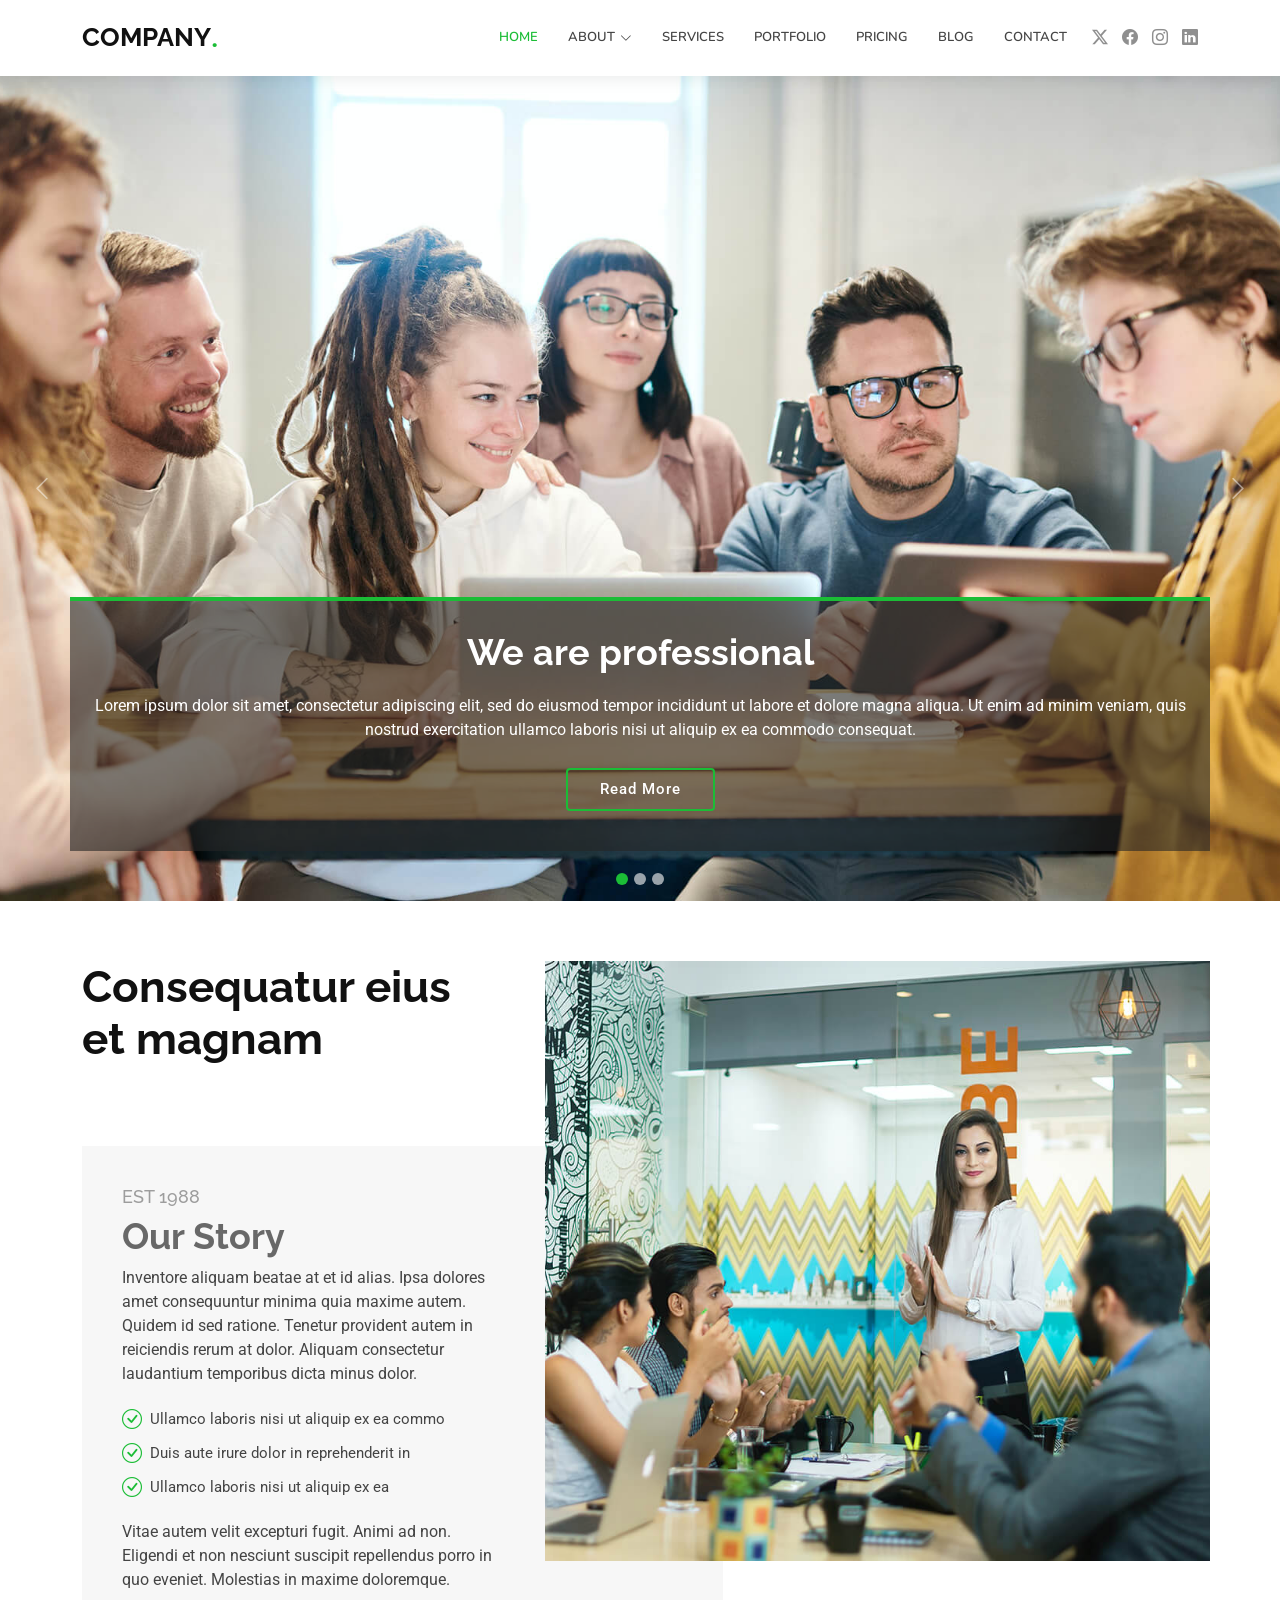
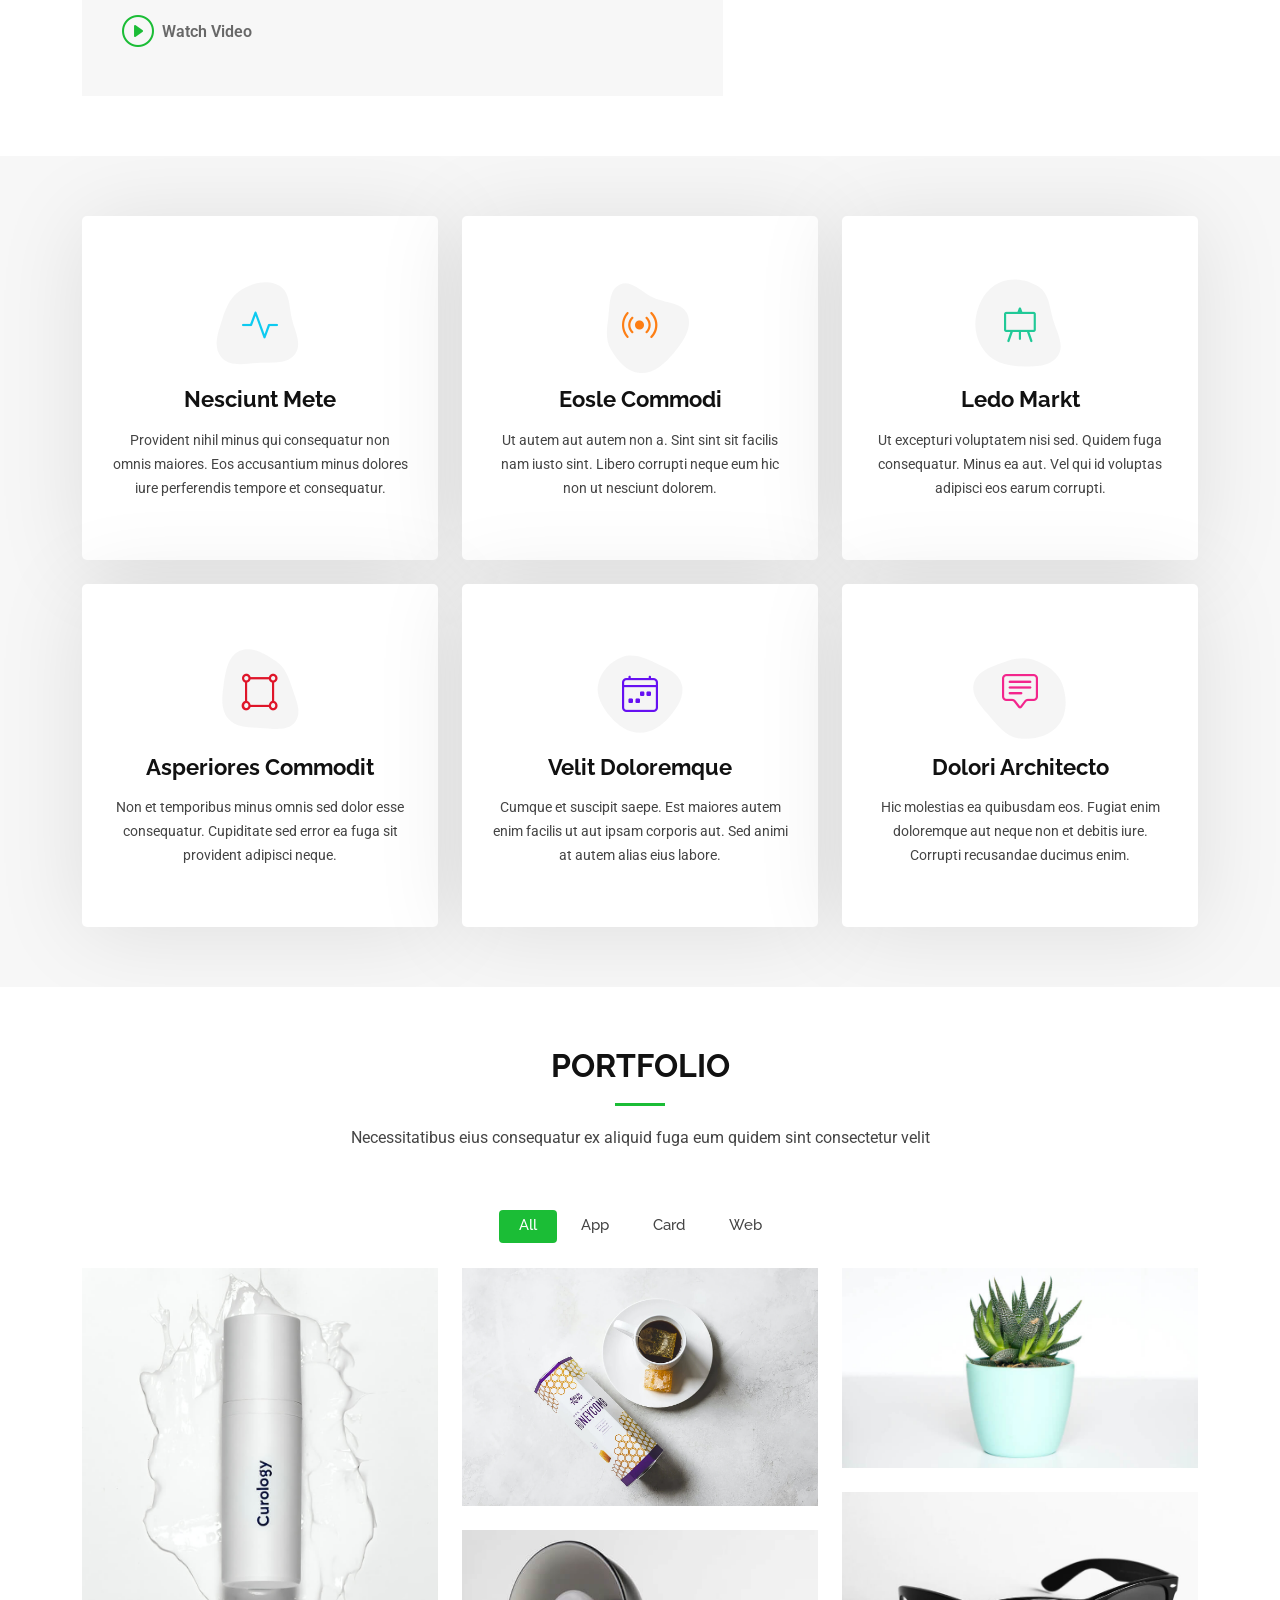
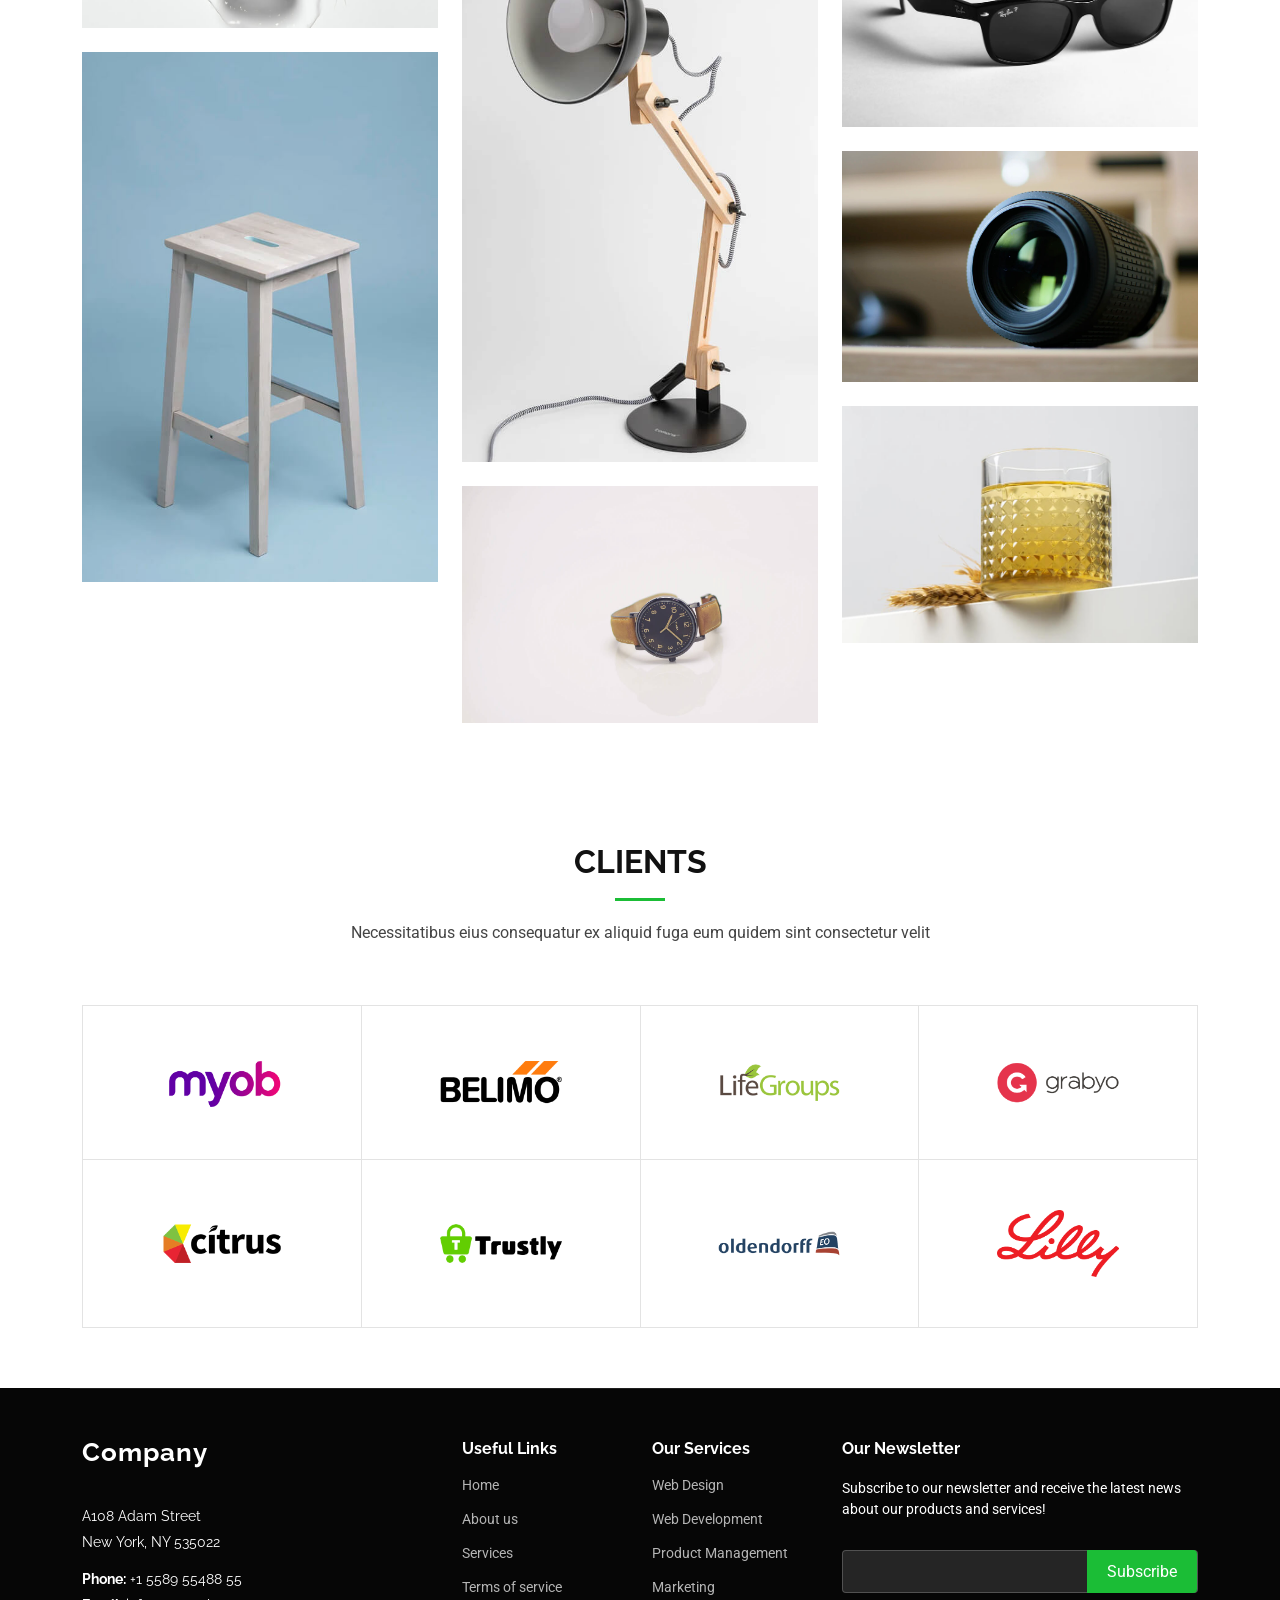
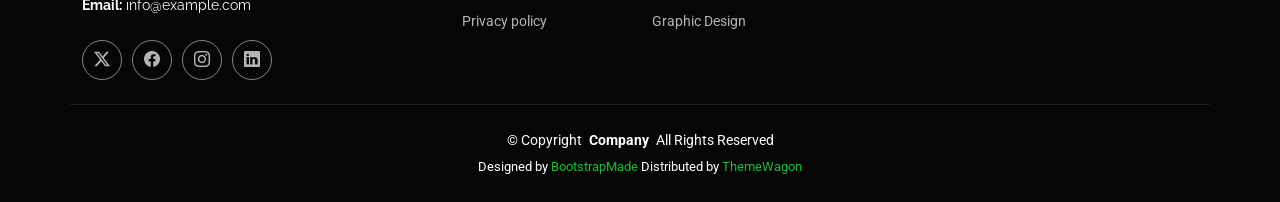
==== commit 364a4a45: "novo teste" ====
--- a/index.html
+++ b/index.html
@@ -1,1810 +1,541 @@
 <!DOCTYPE html>
-<html class="no-js" lang="pt-PT">
-  <head>
-    <meta charset="utf-8" />
-    <meta http-equiv="x-ua-compatible" content="ie=edge" />
-    <title>YouthPlace - Conectando Talentos as melhores oportunidades</title>
-    <meta name="description" content="" />
-    <meta name="viewport" content="width=device-width, initial-scale=1" />
-    <!-- favicon
-		============================================ -->
-    <link rel="shortcut icon" type="image/x-icon" href="img/favicon.ico" />
-    <!-- Google Fonts
-		============================================ -->
-    <link href="https://fonts.googleapis.com/css?family=Roboto:100,300,400,700,900" rel="stylesheet" />
-    <!-- Bootstrap CSS
-		============================================ -->
-    <link rel="stylesheet" href="css/bootstrap.min.css" />
-    <!-- Bootstrap CSS
-		============================================ -->
-    <link rel="stylesheet" href="css/font-awesome.min.css" />
-    <!-- owl.carousel CSS
-		============================================ -->
-    <link rel="stylesheet" href="css/owl.carousel.css" />
-    <link rel="stylesheet" href="css/owl.theme.css" />
-    <link rel="stylesheet" href="css/owl.transitions.css" />
-    <!-- animate CSS
-		============================================ -->
-    <link rel="stylesheet" href="css/animate.css" />
-    <!-- normalize CSS
-		============================================ -->
-    <link rel="stylesheet" href="css/normalize.css" />
-    <!-- meanmenu icon CSS
-		============================================ -->
-    <link rel="stylesheet" href="css/meanmenu.min.css" />
-    <!-- main CSS
-		============================================ -->
-    <link rel="stylesheet" href="css/main.css" />
-    <!-- educate icon CSS
-		============================================ -->
-    <link rel="stylesheet" href="css/educate-custon-icon.css" />
-    <!-- morrisjs CSS
-		============================================ -->
-    <link rel="stylesheet" href="css/morrisjs/morris.css" />
-    <!-- mCustomScrollbar CSS
-		============================================ -->
-    <link rel="stylesheet" href="css/scrollbar/jquery.mCustomScrollbar.min.css" />
-    <!-- metisMenu CSS
-		============================================ -->
-    <link rel="stylesheet" href="css/metisMenu/metisMenu.min.css" />
-    <link rel="stylesheet" href="css/metisMenu/metisMenu-vertical.css" />
-    <!-- calendar CSS
-		============================================ -->
-    <link rel="stylesheet" href="css/calendar/fullcalendar.min.css" />
-    <link rel="stylesheet" href="css/calendar/fullcalendar.print.min.css" />
-    <!-- style CSS
-		============================================ -->
-    <link rel="stylesheet" href="style.css" />
-    <!-- responsive CSS
-		============================================ -->
-    <link rel="stylesheet" href="css/responsive.css" />
-    <!-- modernizr JS
-		============================================ -->
-    <script src="js/vendor/modernizr-2.8.3.min.js"></script>
-  </head>
-
-  <body>
-    <!--[if lt IE 8]>
-      <p class="browserupgrade">
-        You are using an <strong>outdated</strong> browser. Please upgrade your browser to improve your experience.
-      </p>
-    <![endif]-->
-    <!-- Start Left menu area -->
-    <div class="left-sidebar-pro">
-      <nav id="sidebar" class="">
-        <div class="sidebar-header">
-          <a href="index.html"><img class="main-logo" src="img/logo/youthplace_logo_logado.svg" alt="" /></a>
-          <strong
-            ><a href="index.html"><img src="img/logo/logosn.png" alt="" /></a
-          ></strong>
-        </div>
-        <div class="left-custom-menu-adp-wrap comment-scrollbar">
-          <nav class="sidebar-nav left-sidebar-menu-pro">
-            <ul class="metismenu" id="menu1">
-              <li>
-                <a href="index.html" aria-expanded="false">
-                  <span class="educate-icon educate-home icon-wrap"></span>
-                  <span class="mini-click-non">Início</span>
-                </a>
-              </li>
-              <li>
-                <a href="all-professors.html" aria-expanded="false"
-                  ><span class="educate-icon educate-professor icon-wrap"></span>
-                  <span class="mini-click-non">Jobs</span></a
-                >
-              </li>
-              <li>
-                <a href="all-students.html" aria-expanded="false"
-                  ><span class="educate-icon lamp-icon icon-wrap"> </span> <span class="mini-click-non">Ideas</span></a
-                >
-              </li>
-              <li>
-                <a href="all-courses.html" aria-expanded="false"
-                  ><span class="educate-icon educate-course icon-wrap"></span>
-                  <span class="mini-click-non">Youth Carreer</span></a
-                >
-              </li>
-              <li>
-                <a href="all-courses.html" aria-expanded="false"
-                  ><span class="educate-icon educate-library icon-wrap"></span>
-                  <span class="mini-click-non">Community</span></a
-                >
-              </li>
-              <li>
-                <a href="all-courses.html" aria-expanded="false"
-                  ><span class="educate-icon educate-department icon-wrap"></span>
-                  <span class="mini-click-non">Volunteer</span></a
-                >
-              </li>
-
-              <li id="removable">
-                <a class="has-arrow" href="#" aria-expanded="false"
-                  ><span class="educate-icon educate-professor icon-wrap"></span>
-                  <span class="mini-click-non">Account</span></a
-                >
-                <ul class="submenu-angle page-mini-nb-dp" aria-expanded="false">
-                  <li>
-                    <a title="Login" href="login.html"><span class="mini-sub-pro">Login</span></a>
-                  </li>
-                  <li>
-                    <a title="Register" href="register.html"><span class="mini-sub-pro">Register</span></a>
-                  </li>
-                  <li>
-                    <a title="Password Recovery" href="password-recovery.html"
-                      ><span class="mini-sub-pro">Password Recovery</span></a
-                    >
-                  </li>
+<html lang="en">
+
+<head>
+  <meta charset="utf-8">
+  <meta content="width=device-width, initial-scale=1.0" name="viewport">
+  <title>Index - Company Bootstrap Template</title>
+  <meta name="description" content="">
+  <meta name="keywords" content="">
+
+  <!-- Favicons -->
+  <link href="assets/img/favicon.png" rel="icon">
+  <link href="assets/img/apple-touch-icon.png" rel="apple-touch-icon">
+
+  <!-- Fonts -->
+  <link href="https://fonts.googleapis.com" rel="preconnect">
+  <link href="https://fonts.gstatic.com" rel="preconnect" crossorigin>
+  <link href="https://fonts.googleapis.com/css2?family=Roboto:ital,wght@0,100;0,300;0,400;0,500;0,700;0,900;1,100;1,300;1,400;1,500;1,700;1,900&family=Raleway:ital,wght@0,100;0,200;0,300;0,400;0,500;0,600;0,700;0,800;0,900;1,100;1,200;1,300;1,400;1,500;1,600;1,700;1,800;1,900&family=Nunito:ital,wght@0,200;0,300;0,400;0,500;0,600;0,700;0,800;0,900;1,200;1,300;1,400;1,500;1,600;1,700;1,800;1,900&display=swap" rel="stylesheet">
+
+  <!-- Vendor CSS Files -->
+  <link href="assets/vendor/bootstrap/css/bootstrap.min.css" rel="stylesheet">
+  <link href="assets/vendor/bootstrap-icons/bootstrap-icons.css" rel="stylesheet">
+  <link href="assets/vendor/aos/aos.css" rel="stylesheet">
+  <link href="assets/vendor/glightbox/css/glightbox.min.css" rel="stylesheet">
+  <link href="assets/vendor/swiper/swiper-bundle.min.css" rel="stylesheet">
+
+  <!-- Main CSS File -->
+  <link href="assets/css/main.css" rel="stylesheet">
+
+  <!-- =======================================================
+  * Template Name: Company
+  * Template URL: https://bootstrapmade.com/company-free-html-bootstrap-template/
+  * Updated: Aug 07 2024 with Bootstrap v5.3.3
+  * Author: BootstrapMade.com
+  * License: https://bootstrapmade.com/license/
+  ======================================================== -->
+</head>
+
+<body class="index-page">
+
+  <header id="header" class="header d-flex align-items-center sticky-top">
+    <div class="container position-relative d-flex align-items-center">
+
+      <a href="index.html" class="logo d-flex align-items-center me-auto">
+        <!-- Uncomment the line below if you also wish to use an image logo -->
+        <!-- <img src="assets/img/logo.png" alt=""> -->
+        <h1 class="sitename">Company</h1><span>.</span>
+      </a>
+
+      <nav id="navmenu" class="navmenu">
+        <ul>
+          <li><a href="#hero" class="active">Home</a></li>
+          <li class="dropdown"><a href="about.html"><span>About</span> <i class="bi bi-chevron-down toggle-dropdown"></i></a>
+            <ul>
+              <li><a href="team.html">Team</a></li>
+              <li><a href="testimonials.html">Testimonials</a></li>
+              <li class="dropdown"><a href="#"><span>Deep Dropdown</span> <i class="bi bi-chevron-down toggle-dropdown"></i></a>
+                <ul>
+                  <li><a href="#">Deep Dropdown 1</a></li>
+                  <li><a href="#">Deep Dropdown 2</a></li>
+                  <li><a href="#">Deep Dropdown 3</a></li>
+                  <li><a href="#">Deep Dropdown 4</a></li>
+                  <li><a href="#">Deep Dropdown 5</a></li>
                 </ul>
               </li>
             </ul>
-          </nav>
-        </div>
+          </li>
+          <li><a href="services.html">Services</a></li>
+          <li><a href="portfolio.html">Portfolio</a></li>
+          <li><a href="pricing.html">Pricing</a></li>
+          <li><a href="blog.html">Blog</a></li>
+          <li><a href="contact.html">Contact</a></li>
+        </ul>
+        <i class="mobile-nav-toggle d-xl-none bi bi-list"></i>
       </nav>
+
+      <div class="header-social-links">
+        <a href="#" class="twitter"><i class="bi bi-twitter-x"></i></a>
+        <a href="#" class="facebook"><i class="bi bi-facebook"></i></a>
+        <a href="#" class="instagram"><i class="bi bi-instagram"></i></a>
+        <a href="#" class="linkedin"><i class="bi bi-linkedin"></i></a>
+      </div>
+
     </div>
-    <!-- End Left menu area -->
-    <!-- Start Welcome area -->
-    <div class="all-content-wrapper">
-      <div class="container-fluid">
-        <div class="row">
-          <div class="col-lg-12 col-md-12 col-sm-12 col-xs-12">
-            <div class="logo-pro">
-              <a href="index.html"><img class="main-logo" src="img/logo/logo.png" alt="" /></a>
-            </div>
+  </header>
+
+  <main class="main">
+
+    <!-- Hero Section -->
+    <section id="hero" class="hero section dark-background">
+
+      <div id="hero-carousel" class="carousel slide carousel-fade" data-bs-ride="carousel" data-bs-interval="5000">
+
+        <div class="carousel-item active">
+          <img src="assets/img/hero-carousel/hero-carousel-1.jpg" alt="">
+          <div class="container">
+            <h2>We are professional</h2>
+            <p>Lorem ipsum dolor sit amet, consectetur adipiscing elit, sed do eiusmod tempor incididunt ut labore et dolore magna aliqua. Ut enim ad minim veniam, quis nostrud exercitation ullamco laboris nisi ut aliquip ex ea commodo consequat.</p>
+            <a href="about.html" class="btn-get-started">Read More</a>
           </div>
-        </div>
-      </div>
-      <div class="header-advance-area">
-        <div class="header-top-area">
-          <div class="container-fluid">
-            <div class="row">
-              <div class="col-lg-12 col-md-12 col-sm-12 col-xs-12">
-                <div class="header-top-wraper">
-                  <div class="row">
-                    <div class="col-lg-1 col-md-0 col-sm-1 col-xs-12">
-                      <div class="menu-switcher-pro">
-                        <button
-                          type="button"
-                          id="sidebarCollapse"
-                          class="btn bar-button-pro header-drl-controller-btn btn-info navbar-btn"
-                        >
-                          <i class="educate-icon educate-nav"></i>
-                        </button>
-                      </div>
-                    </div>
-                    <div class="col-lg-6 col-md-7 col-sm-6 col-xs-12">
-                      <div class="header-top-menu tabl-d-n">
-                        <ul class="nav navbar-nav mai-top-nav">
-                          <li class="nav-item"><a href="#" class="nav-link">Home</a></li>
-                          <li class="nav-item"><a href="#" class="nav-link">About</a></li>
-                          <li class="nav-item"><a href="#" class="nav-link">Services</a></li>
-                          <li class="nav-item dropdown res-dis-nn">
-                            <a
-                              href="#"
-                              data-toggle="dropdown"
-                              role="button"
-                              aria-expanded="false"
-                              class="nav-link dropdown-toggle"
-                              >Project <span class="angle-down-topmenu"><i class="fa fa-angle-down"></i></span
-                            ></a>
-                            <div role="menu" class="dropdown-menu animated zoomIn">
-                              <a href="#" class="dropdown-item">Documentation</a>
-                              <a href="#" class="dropdown-item">Expert Backend</a>
-                              <a href="#" class="dropdown-item">Expert FrontEnd</a>
-                              <a href="#" class="dropdown-item">Contact Support</a>
-                            </div>
-                          </li>
-                          <li class="nav-item"><a href="#" class="nav-link">Support</a></li>
-                        </ul>
-                      </div>
-                    </div>
-                    <div class="col-lg-5 col-md-5 col-sm-12 col-xs-12">
-                      <div class="header-right-info">
-                        <ul class="nav navbar-nav mai-top-nav header-right-menu">
-                          <li class="nav-item dropdown">
-                            <a
-                              href="#"
-                              data-toggle="dropdown"
-                              role="button"
-                              aria-expanded="false"
-                              class="nav-link dropdown-toggle"
-                              ><i class="educate-icon educate-message edu-chat-pro" aria-hidden="true"></i
-                              ><span class="indicator-ms"></span
-                            ></a>
-                            <div role="menu" class="author-message-top dropdown-menu animated zoomIn">
-                              <div class="message-single-top">
-                                <h1>Message</h1>
-                              </div>
-                              <ul class="message-menu">
-                                <li>
-                                  <a href="#">
-                                    <div class="message-img">
-                                      <img src="img/contact/1.jpg" alt="" />
-                                    </div>
-                                    <div class="message-content">
-                                      <span class="message-date">16 Sept</span>
-                                      <h2>Advanda Cro</h2>
-                                      <p>Please done this project as soon possible.</p>
-                                    </div>
-                                  </a>
-                                </li>
-                                <li>
-                                  <a href="#">
-                                    <div class="message-img">
-                                      <img src="img/contact/4.jpg" alt="" />
-                                    </div>
-                                    <div class="message-content">
-                                      <span class="message-date">16 Sept</span>
-                                      <h2>Sulaiman din</h2>
-                                      <p>Please done this project as soon possible.</p>
-                                    </div>
-                                  </a>
-                                </li>
-                                <li>
-                                  <a href="#">
-                                    <div class="message-img">
-                                      <img src="img/contact/3.jpg" alt="" />
-                                    </div>
-                                    <div class="message-content">
-                                      <span class="message-date">16 Sept</span>
-                                      <h2>Victor Jara</h2>
-                                      <p>Please done this project as soon possible.</p>
-                                    </div>
-                                  </a>
-                                </li>
-                                <li>
-                                  <a href="#">
-                                    <div class="message-img">
-                                      <img src="img/contact/2.jpg" alt="" />
-                                    </div>
-                                    <div class="message-content">
-                                      <span class="message-date">16 Sept</span>
-                                      <h2>Victor Jara</h2>
-                                      <p>Please done this project as soon possible.</p>
-                                    </div>
-                                  </a>
-                                </li>
-                              </ul>
-                              <div class="message-view">
-                                <a href="#">View All Messages</a>
-                              </div>
-                            </div>
-                          </li>
-                          <li class="nav-item">
-                            <a
-                              href="#"
-                              data-toggle="dropdown"
-                              role="button"
-                              aria-expanded="false"
-                              class="nav-link dropdown-toggle"
-                              ><i class="educate-icon educate-bell" aria-hidden="true"></i
-                              ><span class="indicator-nt"></span
-                            ></a>
-                            <div role="menu" class="notification-author dropdown-menu animated zoomIn">
-                              <div class="notification-single-top">
-                                <h1>Notifications</h1>
-                              </div>
-                              <ul class="notification-menu">
-                                <li>
-                                  <a href="#">
-                                    <div class="notification-icon">
-                                      <i
-                                        class="educate-icon educate-checked edu-checked-pro admin-check-pro"
-                                        aria-hidden="true"
-                                      ></i>
-                                    </div>
-                                    <div class="notification-content">
-                                      <span class="notification-date">16 Sept</span>
-                                      <h2>Advanda Cro</h2>
-                                      <p>Please done this project as soon possible.</p>
-                                    </div>
-                                  </a>
-                                </li>
-                                <li>
-                                  <a href="#">
-                                    <div class="notification-icon">
-                                      <i class="fa fa-cloud edu-cloud-computing-down" aria-hidden="true"></i>
-                                    </div>
-                                    <div class="notification-content">
-                                      <span class="notification-date">16 Sept</span>
-                                      <h2>Sulaiman din</h2>
-                                      <p>Please done this project as soon possible.</p>
-                                    </div>
-                                  </a>
-                                </li>
-                                <li>
-                                  <a href="#">
-                                    <div class="notification-icon">
-                                      <i class="fa fa-eraser edu-shield" aria-hidden="true"></i>
-                                    </div>
-                                    <div class="notification-content">
-                                      <span class="notification-date">16 Sept</span>
-                                      <h2>Victor Jara</h2>
-                                      <p>Please done this project as soon possible.</p>
-                                    </div>
-                                  </a>
-                                </li>
-                                <li>
-                                  <a href="#">
-                                    <div class="notification-icon">
-                                      <i class="fa fa-line-chart edu-analytics-arrow" aria-hidden="true"></i>
-                                    </div>
-                                    <div class="notification-content">
-                                      <span class="notification-date">16 Sept</span>
-                                      <h2>Victor Jara</h2>
-                                      <p>Please done this project as soon possible.</p>
-                                    </div>
-                                  </a>
-                                </li>
-                              </ul>
-                              <div class="notification-view">
-                                <a href="#">View All Notification</a>
-                              </div>
-                            </div>
-                          </li>
-                          <li class="nav-item">
-                            <a
-                              href="#"
-                              data-toggle="dropdown"
-                              role="button"
-                              aria-expanded="false"
-                              class="nav-link dropdown-toggle"
-                            >
-                              <img src="img/product/pro4.jpg" alt="" />
-                              <span class="admin-name">Prof.Anderson</span>
-                              <i class="fa fa-angle-down edu-icon edu-down-arrow"></i>
-                            </a>
-                            <ul role="menu" class="dropdown-header-top author-log dropdown-menu animated zoomIn">
-                              <li>
-                                <a href="#"><span class="edu-icon edu-home-admin author-log-ic"></span>My Account</a>
-                              </li>
-                              <li>
-                                <a href="#"><span class="edu-icon edu-user-rounded author-log-ic"></span>My Profile</a>
-                              </li>
-                              <li>
-                                <a href="#"><span class="edu-icon edu-money author-log-ic"></span>User Billing</a>
-                              </li>
-                              <li>
-                                <a href="#"><span class="edu-icon edu-settings author-log-ic"></span>Settings</a>
-                              </li>
-                              <li>
-                                <a href="#"><span class="edu-icon edu-locked author-log-ic"></span>Log Out</a>
-                              </li>
-                            </ul>
-                          </li>
-                          <li class="nav-item nav-setting-open">
-                            <a
-                              href="#"
-                              data-toggle="dropdown"
-                              role="button"
-                              aria-expanded="false"
-                              class="nav-link dropdown-toggle"
-                              ><i class="educate-icon educate-menu"></i
-                            ></a>
-
-                            <div
-                              role="menu"
-                              class="admintab-wrap menu-setting-wrap menu-setting-wrap-bg dropdown-menu animated zoomIn"
-                            >
-                              <ul class="nav nav-tabs custon-set-tab">
-                                <li class="active"><a data-toggle="tab" href="#Notes">Notes</a></li>
-                                <li><a data-toggle="tab" href="#Projects">Projects</a></li>
-                                <li><a data-toggle="tab" href="#Settings">Settings</a></li>
-                              </ul>
-
-                              <div class="tab-content custom-bdr-nt">
-                                <div id="Notes" class="tab-pane fade in active">
-                                  <div class="notes-area-wrap">
-                                    <div class="note-heading-indicate">
-                                      <h2><i class="fa fa-comments-o"></i> Latest Notes</h2>
-                                      <p>You have 10 new message.</p>
-                                    </div>
-                                    <div class="notes-list-area notes-menu-scrollbar">
-                                      <ul class="notes-menu-list">
-                                        <li>
-                                          <a href="#">
-                                            <div class="notes-list-flow">
-                                              <div class="notes-img">
-                                                <img src="img/contact/4.jpg" alt="" />
-                                              </div>
-                                              <div class="notes-content">
-                                                <p>
-                                                  The point of using Lorem Ipsum is that it has a more-or-less normal.
-                                                </p>
-                                                <span>Yesterday 2:45 pm</span>
-                                              </div>
-                                            </div>
-                                          </a>
-                                        </li>
-                                        <li>
-                                          <a href="#">
-                                            <div class="notes-list-flow">
-                                              <div class="notes-img">
-                                                <img src="img/contact/1.jpg" alt="" />
-                                              </div>
-                                              <div class="notes-content">
-                                                <p>
-                                                  The point of using Lorem Ipsum is that it has a more-or-less normal.
-                                                </p>
-                                                <span>Yesterday 2:45 pm</span>
-                                              </div>
-                                            </div>
-                                          </a>
-                                        </li>
-                                        <li>
-                                          <a href="#">
-                                            <div class="notes-list-flow">
-                                              <div class="notes-img">
-                                                <img src="img/contact/2.jpg" alt="" />
-                                              </div>
-                                              <div class="notes-content">
-                                                <p>
-                                                  The point of using Lorem Ipsum is that it has a more-or-less normal.
-                                                </p>
-                                                <span>Yesterday 2:45 pm</span>
-                                              </div>
-                                            </div>
-                                          </a>
-                                        </li>
-                                        <li>
-                                          <a href="#">
-                                            <div class="notes-list-flow">
-                                              <div class="notes-img">
-                                                <img src="img/contact/3.jpg" alt="" />
-                                              </div>
-                                              <div class="notes-content">
-                                                <p>
-                                                  The point of using Lorem Ipsum is that it has a more-or-less normal.
-                                                </p>
-                                                <span>Yesterday 2:45 pm</span>
-                                              </div>
-                                            </div>
-                                          </a>
-                                        </li>
-                                        <li>
-                                          <a href="#">
-                                            <div class="notes-list-flow">
-                                              <div class="notes-img">
-                                                <img src="img/contact/4.jpg" alt="" />
-                                              </div>
-                                              <div class="notes-content">
-                                                <p>
-                                                  The point of using Lorem Ipsum is that it has a more-or-less normal.
-                                                </p>
-                                                <span>Yesterday 2:45 pm</span>
-                                              </div>
-                                            </div>
-                                          </a>
-                                        </li>
-                                        <li>
-                                          <a href="#">
-                                            <div class="notes-list-flow">
-                                              <div class="notes-img">
-                                                <img src="img/contact/1.jpg" alt="" />
-                                              </div>
-                                              <div class="notes-content">
-                                                <p>
-                                                  The point of using Lorem Ipsum is that it has a more-or-less normal.
-                                                </p>
-                                                <span>Yesterday 2:45 pm</span>
-                                              </div>
-                                            </div>
-                                          </a>
-                                        </li>
-                                        <li>
-                                          <a href="#">
-                                            <div class="notes-list-flow">
-                                              <div class="notes-img">
-                                                <img src="img/contact/2.jpg" alt="" />
-                                              </div>
-                                              <div class="notes-content">
-                                                <p>
-                                                  The point of using Lorem Ipsum is that it has a more-or-less normal.
-                                                </p>
-                                                <span>Yesterday 2:45 pm</span>
-                                              </div>
-                                            </div>
-                                          </a>
-                                        </li>
-                                        <li>
-                                          <a href="#">
-                                            <div class="notes-list-flow">
-                                              <div class="notes-img">
-                                                <img src="img/contact/1.jpg" alt="" />
-                                              </div>
-                                              <div class="notes-content">
-                                                <p>
-                                                  The point of using Lorem Ipsum is that it has a more-or-less normal.
-                                                </p>
-                                                <span>Yesterday 2:45 pm</span>
-                                              </div>
-                                            </div>
-                                          </a>
-                                        </li>
-                                        <li>
-                                          <a href="#">
-                                            <div class="notes-list-flow">
-                                              <div class="notes-img">
-                                                <img src="img/contact/2.jpg" alt="" />
-                                              </div>
-                                              <div class="notes-content">
-                                                <p>
-                                                  The point of using Lorem Ipsum is that it has a more-or-less normal.
-                                                </p>
-                                                <span>Yesterday 2:45 pm</span>
-                                              </div>
-                                            </div>
-                                          </a>
-                                        </li>
-                                        <li>
-                                          <a href="#">
-                                            <div class="notes-list-flow">
-                                              <div class="notes-img">
-                                                <img src="img/contact/3.jpg" alt="" />
-                                              </div>
-                                              <div class="notes-content">
-                                                <p>
-                                                  The point of using Lorem Ipsum is that it has a more-or-less normal.
-                                                </p>
-                                                <span>Yesterday 2:45 pm</span>
-                                              </div>
-                                            </div>
-                                          </a>
-                                        </li>
-                                      </ul>
-                                    </div>
-                                  </div>
-                                </div>
-                                <div id="Projects" class="tab-pane fade">
-                                  <div class="projects-settings-wrap">
-                                    <div class="note-heading-indicate">
-                                      <h2><i class="fa fa-cube"></i> Latest projects</h2>
-                                      <p>You have 20 projects. 5 not completed.</p>
-                                    </div>
-                                    <div class="project-st-list-area project-st-menu-scrollbar">
-                                      <ul class="projects-st-menu-list">
-                                        <li>
-                                          <a href="#">
-                                            <div class="project-list-flow">
-                                              <div class="projects-st-heading">
-                                                <h2>Web Development</h2>
-                                                <p>
-                                                  The point of using Lorem Ipsum is that it has a more or less normal.
-                                                </p>
-                                                <span class="project-st-time">1 hours ago</span>
-                                              </div>
-                                              <div class="projects-st-content">
-                                                <p>Completion with: 28%</p>
-                                                <div class="progress progress-mini">
-                                                  <div
-                                                    style="width: 28%"
-                                                    class="progress-bar progress-bar-danger hd-tp-1"
-                                                  ></div>
-                                                </div>
-                                                <p>Project end: 4:00 pm - 12.06.2014</p>
-                                              </div>
-                                            </div>
-                                          </a>
-                                        </li>
-                                        <li>
-                                          <a href="#">
-                                            <div class="project-list-flow">
-                                              <div class="projects-st-heading">
-                                                <h2>Software Development</h2>
-                                                <p>
-                                                  The point of using Lorem Ipsum is that it has a more or less normal.
-                                                </p>
-                                                <span class="project-st-time">2 hours ago</span>
-                                              </div>
-                                              <div class="projects-st-content project-rating-cl">
-                                                <p>Completion with: 68%</p>
-                                                <div class="progress progress-mini">
-                                                  <div style="width: 68%" class="progress-bar hd-tp-2"></div>
-                                                </div>
-                                                <p>Project end: 4:00 pm - 12.06.2014</p>
-                                              </div>
-                                            </div>
-                                          </a>
-                                        </li>
-                                        <li>
-                                          <a href="#">
-                                            <div class="project-list-flow">
-                                              <div class="projects-st-heading">
-                                                <h2>Graphic Design</h2>
-                                                <p>
-                                                  The point of using Lorem Ipsum is that it has a more or less normal.
-                                                </p>
-                                                <span class="project-st-time">3 hours ago</span>
-                                              </div>
-                                              <div class="projects-st-content">
-                                                <p>Completion with: 78%</p>
-                                                <div class="progress progress-mini">
-                                                  <div style="width: 78%" class="progress-bar hd-tp-3"></div>
-                                                </div>
-                                                <p>Project end: 4:00 pm - 12.06.2014</p>
-                                              </div>
-                                            </div>
-                                          </a>
-                                        </li>
-                                        <li>
-                                          <a href="#">
-                                            <div class="project-list-flow">
-                                              <div class="projects-st-heading">
-                                                <h2>Web Design</h2>
-                                                <p>
-                                                  The point of using Lorem Ipsum is that it has a more or less normal.
-                                                </p>
-                                                <span class="project-st-time">4 hours ago</span>
-                                              </div>
-                                              <div class="projects-st-content project-rating-cl2">
-                                                <p>Completion with: 38%</p>
-                                                <div class="progress progress-mini">
-                                                  <div
-                                                    style="width: 38%"
-                                                    class="progress-bar progress-bar-danger hd-tp-4"
-                                                  ></div>
-                                                </div>
-                                                <p>Project end: 4:00 pm - 12.06.2014</p>
-                                              </div>
-                                            </div>
-                                          </a>
-                                        </li>
-                                        <li>
-                                          <a href="#">
-                                            <div class="project-list-flow">
-                                              <div class="projects-st-heading">
-                                                <h2>Business Card</h2>
-                                                <p>
-                                                  The point of using Lorem Ipsum is that it has a more or less normal.
-                                                </p>
-                                                <span class="project-st-time">5 hours ago</span>
-                                              </div>
-                                              <div class="projects-st-content">
-                                                <p>Completion with: 28%</p>
-                                                <div class="progress progress-mini">
-                                                  <div
-                                                    style="width: 28%"
-                                                    class="progress-bar progress-bar-danger hd-tp-5"
-                                                  ></div>
-                                                </div>
-                                                <p>Project end: 4:00 pm - 12.06.2014</p>
-                                              </div>
-                                            </div>
-                                          </a>
-                                        </li>
-                                        <li>
-                                          <a href="#">
-                                            <div class="project-list-flow">
-                                              <div class="projects-st-heading">
-                                                <h2>Ecommerce Business</h2>
-                                                <p>
-                                                  The point of using Lorem Ipsum is that it has a more or less normal.
-                                                </p>
-                                                <span class="project-st-time">6 hours ago</span>
-                                              </div>
-                                              <div class="projects-st-content project-rating-cl">
-                                                <p>Completion with: 68%</p>
-                                                <div class="progress progress-mini">
-                                                  <div style="width: 68%" class="progress-bar hd-tp-6"></div>
-                                                </div>
-                                                <p>Project end: 4:00 pm - 12.06.2014</p>
-                                              </div>
-                                            </div>
-                                          </a>
-                                        </li>
-                                        <li>
-                                          <a href="#">
-                                            <div class="project-list-flow">
-                                              <div class="projects-st-heading">
-                                                <h2>Woocommerce Plugin</h2>
-                                                <p>
-                                                  The point of using Lorem Ipsum is that it has a more or less normal.
-                                                </p>
-                                                <span class="project-st-time">7 hours ago</span>
-                                              </div>
-                                              <div class="projects-st-content">
-                                                <p>Completion with: 78%</p>
-                                                <div class="progress progress-mini">
-                                                  <div style="width: 78%" class="progress-bar"></div>
-                                                </div>
-                                                <p>Project end: 4:00 pm - 12.06.2014</p>
-                                              </div>
-                                            </div>
-                                          </a>
-                                        </li>
-                                        <li>
-                                          <a href="#">
-                                            <div class="project-list-flow">
-                                              <div class="projects-st-heading">
-                                                <h2>Wordpress Theme</h2>
-                                                <p>
-                                                  The point of using Lorem Ipsum is that it has a more or less normal.
-                                                </p>
-                                                <span class="project-st-time">9 hours ago</span>
-                                              </div>
-                                              <div class="projects-st-content project-rating-cl2">
-                                                <p>Completion with: 38%</p>
-                                                <div class="progress progress-mini">
-                                                  <div
-                                                    style="width: 38%"
-                                                    class="progress-bar progress-bar-danger"
-                                                  ></div>
-                                                </div>
-                                                <p>Project end: 4:00 pm - 12.06.2014</p>
-                                              </div>
-                                            </div>
-                                          </a>
-                                        </li>
-                                      </ul>
-                                    </div>
-                                  </div>
-                                </div>
-                                <div id="Settings" class="tab-pane fade">
-                                  <div class="setting-panel-area">
-                                    <div class="note-heading-indicate">
-                                      <h2><i class="fa fa-gears"></i> Settings Panel</h2>
-                                      <p>You have 20 Settings. 5 not completed.</p>
-                                    </div>
-                                    <ul class="setting-panel-list">
-                                      <li>
-                                        <div class="checkbox-setting-pro">
-                                          <div class="checkbox-title-pro">
-                                            <h2>Show notifications</h2>
-                                            <div class="ts-custom-check">
-                                              <div class="onoffswitch">
-                                                <input
-                                                  type="checkbox"
-                                                  name="collapsemenu"
-                                                  class="onoffswitch-checkbox"
-                                                  id="example"
-                                                />
-                                                <label class="onoffswitch-label" for="example">
-                                                  <span class="onoffswitch-inner"></span>
-                                                  <span class="onoffswitch-switch"></span>
-                                                </label>
-                                              </div>
-                                            </div>
-                                          </div>
-                                        </div>
-                                      </li>
-                                      <li>
-                                        <div class="checkbox-setting-pro">
-                                          <div class="checkbox-title-pro">
-                                            <h2>Disable Chat</h2>
-                                            <div class="ts-custom-check">
-                                              <div class="onoffswitch">
-                                                <input
-                                                  type="checkbox"
-                                                  name="collapsemenu"
-                                                  class="onoffswitch-checkbox"
-                                                  id="example3"
-                                                />
-                                                <label class="onoffswitch-label" for="example3">
-                                                  <span class="onoffswitch-inner"></span>
-                                                  <span class="onoffswitch-switch"></span>
-                                                </label>
-                                              </div>
-                                            </div>
-                                          </div>
-                                        </div>
-                                      </li>
-                                      <li>
-                                        <div class="checkbox-setting-pro">
-                                          <div class="checkbox-title-pro">
-                                            <h2>Enable history</h2>
-                                            <div class="ts-custom-check">
-                                              <div class="onoffswitch">
-                                                <input
-                                                  type="checkbox"
-                                                  name="collapsemenu"
-                                                  class="onoffswitch-checkbox"
-                                                  id="example4"
-                                                />
-                                                <label class="onoffswitch-label" for="example4">
-                                                  <span class="onoffswitch-inner"></span>
-                                                  <span class="onoffswitch-switch"></span>
-                                                </label>
-                                              </div>
-                                            </div>
-                                          </div>
-                                        </div>
-                                      </li>
-                                      <li>
-                                        <div class="checkbox-setting-pro">
-                                          <div class="checkbox-title-pro">
-                                            <h2>Show charts</h2>
-                                            <div class="ts-custom-check">
-                                              <div class="onoffswitch">
-                                                <input
-                                                  type="checkbox"
-                                                  name="collapsemenu"
-                                                  class="onoffswitch-checkbox"
-                                                  id="example7"
-                                                />
-                                                <label class="onoffswitch-label" for="example7">
-                                                  <span class="onoffswitch-inner"></span>
-                                                  <span class="onoffswitch-switch"></span>
-                                                </label>
-                                              </div>
-                                            </div>
-                                          </div>
-                                        </div>
-                                      </li>
-                                      <li>
-                                        <div class="checkbox-setting-pro">
-                                          <div class="checkbox-title-pro">
-                                            <h2>Update everyday</h2>
-                                            <div class="ts-custom-check">
-                                              <div class="onoffswitch">
-                                                <input
-                                                  type="checkbox"
-                                                  name="collapsemenu"
-                                                  checked=""
-                                                  class="onoffswitch-checkbox"
-                                                  id="example2"
-                                                />
-                                                <label class="onoffswitch-label" for="example2">
-                                                  <span class="onoffswitch-inner"></span>
-                                                  <span class="onoffswitch-switch"></span>
-                                                </label>
-                                              </div>
-                                            </div>
-                                          </div>
-                                        </div>
-                                      </li>
-                                      <li>
-                                        <div class="checkbox-setting-pro">
-                                          <div class="checkbox-title-pro">
-                                            <h2>Global search</h2>
-                                            <div class="ts-custom-check">
-                                              <div class="onoffswitch">
-                                                <input
-                                                  type="checkbox"
-                                                  name="collapsemenu"
-                                                  checked=""
-                                                  class="onoffswitch-checkbox"
-                                                  id="example6"
-                                                />
-                                                <label class="onoffswitch-label" for="example6">
-                                                  <span class="onoffswitch-inner"></span>
-                                                  <span class="onoffswitch-switch"></span>
-                                                </label>
-                                              </div>
-                                            </div>
-                                          </div>
-                                        </div>
-                                      </li>
-                                      <li>
-                                        <div class="checkbox-setting-pro">
-                                          <div class="checkbox-title-pro">
-                                            <h2>Offline users</h2>
-                                            <div class="ts-custom-check">
-                                              <div class="onoffswitch">
-                                                <input
-                                                  type="checkbox"
-                                                  name="collapsemenu"
-                                                  checked=""
-                                                  class="onoffswitch-checkbox"
-                                                  id="example5"
-                                                />
-                                                <label class="onoffswitch-label" for="example5">
-                                                  <span class="onoffswitch-inner"></span>
-                                                  <span class="onoffswitch-switch"></span>
-                                                </label>
-                                              </div>
-                                            </div>
-                                          </div>
-                                        </div>
-                                      </li>
-                                    </ul>
-                                  </div>
-                                </div>
-                              </div>
-                            </div>
-                          </li>
-                        </ul>
-                      </div>
-                    </div>
-                  </div>
-                </div>
-              </div>
-            </div>
+        </div><!-- End Carousel Item -->
+
+        <div class="carousel-item">
+          <img src="assets/img/hero-carousel/hero-carousel-2.jpg" alt="">
+          <div class="container">
+            <h2>At vero eos et accusamus</h2>
+            <p>Nam libero tempore, cum soluta nobis est eligendi optio cumque nihil impedit quo minus id quod maxime placeat facere possimus, omnis voluptas assumenda est, omnis dolor repellendus. Temporibus autem quibusdam et aut officiis debitis aut.</p>
+            <a href="about.html" class="btn-get-started">Read More</a>
           </div>
-        </div>
-        <!-- Mobile Menu start -->
-        <div class="mobile-menu-area">
+        </div><!-- End Carousel Item -->
+
+        <div class="carousel-item">
+          <img src="assets/img/hero-carousel/hero-carousel-3.jpg" alt="">
           <div class="container">
-            <div class="row">
-              <div class="col-lg-12 col-md-12 col-sm-12 col-xs-12">
-                <div class="mobile-menu">
-                  <nav id="dropdown">
-                    <ul class="mobile-menu-nav">
-                      <li>
-                        <a data-toggle="collapse" data-target="#Charts" href="#"
-                          >Home <span class="admin-project-icon edu-icon edu-down-arrow"></span
-                        ></a>
-                        <ul class="collapse dropdown-header-top">
-                          <li><a href="index.html">Dashboard v.1</a></li>
-                          <li><a href="index-1.html">Dashboard v.2</a></li>
-                          <li><a href="index-3.html">Dashboard v.3</a></li>
-                          <li><a href="analytics.html">Analytics</a></li>
-                          <li><a href="widgets.html">Widgets</a></li>
-                        </ul>
-                      </li>
-                      <li><a href="events.html">Event</a></li>
-                      <li>
-                        <a data-toggle="collapse" data-target="#demoevent" href="#"
-                          >Professors <span class="admin-project-icon edu-icon edu-down-arrow"></span
-                        ></a>
-                        <ul id="demoevent" class="collapse dropdown-header-top">
-                          <li><a href="all-professors.html">All Professors</a></li>
-                          <li><a href="add-professor.html">Add Professor</a></li>
-                          <li><a href="edit-professor.html">Edit Professor</a></li>
-                          <li><a href="professor-profile.html">Professor Profile</a></li>
-                        </ul>
-                      </li>
-                      <li>
-                        <a data-toggle="collapse" data-target="#demopro" href="#"
-                          >Students <span class="admin-project-icon edu-icon edu-down-arrow"></span
-                        ></a>
-                        <ul id="demopro" class="collapse dropdown-header-top">
-                          <li><a href="all-students.html">All Students</a></li>
-                          <li><a href="add-student.html">Add Student</a></li>
-                          <li><a href="edit-student.html">Edit Student</a></li>
-                          <li><a href="student-profile.html">Student Profile</a></li>
-                        </ul>
-                      </li>
-                      <li>
-                        <a data-toggle="collapse" data-target="#democrou" href="#"
-                          >Courses <span class="admin-project-icon edu-icon edu-down-arrow"></span
-                        ></a>
-                        <ul id="democrou" class="collapse dropdown-header-top">
-                          <li><a href="all-courses.html">All Courses</a></li>
-                          <li><a href="add-course.html">Add Course</a></li>
-                          <li><a href="edit-course.html">Edit Course</a></li>
-                          <li><a href="course-profile.html">Courses Info</a></li>
-                          <li><a href="course-payment.html">Courses Payment</a></li>
-                        </ul>
-                      </li>
-                      <li>
-                        <a data-toggle="collapse" data-target="#demolibra" href="#"
-                          >Library <span class="admin-project-icon edu-icon edu-down-arrow"></span
-                        ></a>
-                        <ul id="demolibra" class="collapse dropdown-header-top">
-                          <li><a href="library-assets.html">Library Assets</a></li>
-                          <li><a href="add-library-assets.html">Add Library Asset</a></li>
-                          <li><a href="edit-library-assets.html">Edit Library Asset</a></li>
-                        </ul>
-                      </li>
-                      <li>
-                        <a data-toggle="collapse" data-target="#demodepart" href="#"
-                          >Departments <span class="admin-project-icon edu-icon edu-down-arrow"></span
-                        ></a>
-                        <ul id="demodepart" class="collapse dropdown-header-top">
-                          <li><a href="departments.html">Departments List</a></li>
-                          <li><a href="add-department.html">Add Departments</a></li>
-                          <li><a href="edit-department.html">Edit Departments</a></li>
-                        </ul>
-                      </li>
-                      <li>
-                        <a data-toggle="collapse" data-target="#demo" href="#"
-                          >Mailbox <span class="admin-project-icon edu-icon edu-down-arrow"></span
-                        ></a>
-                        <ul id="demo" class="collapse dropdown-header-top">
-                          <li><a href="mailbox.html">Inbox</a></li>
-                          <li><a href="mailbox-view.html">View Mail</a></li>
-                          <li><a href="mailbox-compose.html">Compose Mail</a></li>
-                        </ul>
-                      </li>
-                      <li>
-                        <a data-toggle="collapse" data-target="#Miscellaneousmob" href="#"
-                          >Interface <span class="admin-project-icon edu-icon edu-down-arrow"></span
-                        ></a>
-                        <ul id="Miscellaneousmob" class="collapse dropdown-header-top">
-                          <li><a href="google-map.html">Google Map</a></li>
-                          <li><a href="data-maps.html">Data Maps</a></li>
-                          <li><a href="pdf-viewer.html">Pdf Viewer</a></li>
-                          <li><a href="x-editable.html">X-Editable</a></li>
-                          <li><a href="code-editor.html">Code Editor</a></li>
-                          <li><a href="tree-view.html">Tree View</a></li>
-                          <li><a href="preloader.html">Preloader</a></li>
-                          <li><a href="images-cropper.html">Images Cropper</a></li>
-                        </ul>
-                      </li>
-                      <li>
-                        <a data-toggle="collapse" data-target="#Chartsmob" href="#"
-                          >Charts <span class="admin-project-icon edu-icon edu-down-arrow"></span
-                        ></a>
-                        <ul id="Chartsmob" class="collapse dropdown-header-top">
-                          <li><a href="bar-charts.html">Bar Charts</a></li>
-                          <li><a href="line-charts.html">Line Charts</a></li>
-                          <li><a href="area-charts.html">Area Charts</a></li>
-                          <li><a href="rounded-chart.html">Rounded Charts</a></li>
-                          <li><a href="c3.html">C3 Charts</a></li>
-                          <li><a href="sparkline.html">Sparkline Charts</a></li>
-                          <li><a href="peity.html">Peity Charts</a></li>
-                        </ul>
-                      </li>
-                      <li>
-                        <a data-toggle="collapse" data-target="#Tablesmob" href="#"
-                          >Tables <span class="admin-project-icon edu-icon edu-down-arrow"></span
-                        ></a>
-                        <ul id="Tablesmob" class="collapse dropdown-header-top">
-                          <li><a href="static-table.html">Static Table</a></li>
-                          <li><a href="data-table.html">Data Table</a></li>
-                        </ul>
-                      </li>
-                      <li>
-                        <a data-toggle="collapse" data-target="#formsmob" href="#"
-                          >Forms <span class="admin-project-icon edu-icon edu-down-arrow"></span
-                        ></a>
-                        <ul id="formsmob" class="collapse dropdown-header-top">
-                          <li><a href="basic-form-element.html">Basic Form Elements</a></li>
-                          <li><a href="advance-form-element.html">Advanced Form Elements</a></li>
-                          <li><a href="password-meter.html">Password Meter</a></li>
-                          <li><a href="multi-upload.html">Multi Upload</a></li>
-                          <li><a href="tinymc.html">Text Editor</a></li>
-                          <li><a href="dual-list-box.html">Dual List Box</a></li>
-                        </ul>
-                      </li>
-                      <li>
-                        <a data-toggle="collapse" data-target="#Appviewsmob" href="#"
-                          >App views <span class="admin-project-icon edu-icon edu-down-arrow"></span
-                        ></a>
-                        <ul id="Appviewsmob" class="collapse dropdown-header-top">
-                          <li><a href="basic-form-element.html">Basic Form Elements</a></li>
-                          <li><a href="advance-form-element.html">Advanced Form Elements</a></li>
-                          <li><a href="password-meter.html">Password Meter</a></li>
-                          <li><a href="multi-upload.html">Multi Upload</a></li>
-                          <li><a href="tinymc.html">Text Editor</a></li>
-                          <li><a href="dual-list-box.html">Dual List Box</a></li>
-                        </ul>
-                      </li>
-                      <li>
-                        <a data-toggle="collapse" data-target="#Pagemob" href="#"
-                          >Pages <span class="admin-project-icon edu-icon edu-down-arrow"></span
-                        ></a>
-                        <ul id="Pagemob" class="collapse dropdown-header-top">
-                          <li><a href="login.html">Login</a></li>
-                          <li><a href="register.html">Register</a></li>
-                          <li><a href="lock.html">Lock</a></li>
-                          <li><a href="password-recovery.html">Password Recovery</a></li>
-                          <li><a href="404.html">404 Page</a></li>
-                          <li><a href="500.html">500 Page</a></li>
-                        </ul>
-                      </li>
-                    </ul>
-                  </nav>
-                </div>
-              </div>
-            </div>
+            <h2>Temporibus autem quibusdam</h2>
+            <p>Beatae vitae dicta sunt explicabo. Nemo enim ipsam voluptatem quia voluptas sit aspernatur aut odit aut fugit, sed quia consequuntur magni dolores eos qui ratione voluptatem sequi nesciunt omnis iste natus error sit voluptatem accusantium.</p>
+            <a href="about.html" class="btn-get-started">Read More</a>
           </div>
-        </div>
-        <!-- Mobile Menu end -->
-        <div class="breadcome-area">
-          <div class="container-fluid">
-            <div class="row">
-              <div class="col-lg-12 col-md-12 col-sm-12 col-xs-12">
-                <div class="breadcome-list">
-                  <div class="row">
-                    <div class="col-lg-6 col-md-6 col-sm-6 col-xs-12">
-                      <div class="breadcome-heading">
-                        <form role="search" class="sr-input-func">
-                          <input type="text" placeholder="Search..." class="search-int form-control" />
-                          <a href="#"><i class="fa fa-search"></i></a>
-                        </form>
-                      </div>
-                    </div>
-                    <div class="col-lg-6 col-md-6 col-sm-6 col-xs-12">
-                      <ul class="breadcome-menu">
-                        <li><a href="#">Home</a> <span class="bread-slash">/</span></li>
-                        <li><span class="bread-blod">Dashboard V.1</span></li>
-                      </ul>
-                    </div>
-                  </div>
-                </div>
+        </div><!-- End Carousel Item -->
+
+        <a class="carousel-control-prev" href="#hero-carousel" role="button" data-bs-slide="prev">
+          <span class="carousel-control-prev-icon bi bi-chevron-left" aria-hidden="true"></span>
+        </a>
+
+        <a class="carousel-control-next" href="#hero-carousel" role="button" data-bs-slide="next">
+          <span class="carousel-control-next-icon bi bi-chevron-right" aria-hidden="true"></span>
+        </a>
+
+        <ol class="carousel-indicators"></ol>
+
+      </div>
+
+    </section><!-- /Hero Section -->
+
+    <!-- About Section -->
+    <section id="about" class="about section">
+
+      <div class="container">
+
+        <div class="row position-relative">
+
+          <div class="col-lg-7 about-img" data-aos="zoom-out" data-aos-delay="200"><img src="assets/img/about.jpg"></div>
+
+          <div class="col-lg-7" data-aos="fade-up" data-aos-delay="100">
+            <h2 class="inner-title">Consequatur eius et magnam</h2>
+            <div class="our-story">
+              <h4>Est 1988</h4>
+              <h3>Our Story</h3>
+              <p>Inventore aliquam beatae at et id alias. Ipsa dolores amet consequuntur minima quia maxime autem. Quidem id sed ratione. Tenetur provident autem in reiciendis rerum at dolor. Aliquam consectetur laudantium temporibus dicta minus dolor.</p>
+              <ul>
+                <li><i class="bi bi-check-circle"></i> <span>Ullamco laboris nisi ut aliquip ex ea commo</span></li>
+                <li><i class="bi bi-check-circle"></i> <span>Duis aute irure dolor in reprehenderit in</span></li>
+                <li><i class="bi bi-check-circle"></i> <span>Ullamco laboris nisi ut aliquip ex ea</span></li>
+              </ul>
+              <p>Vitae autem velit excepturi fugit. Animi ad non. Eligendi et non nesciunt suscipit repellendus porro in quo eveniet. Molestias in maxime doloremque.</p>
+
+              <div class="watch-video d-flex align-items-center position-relative">
+                <i class="bi bi-play-circle"></i>
+                <a href="https://www.youtube.com/watch?v=Y7f98aduVJ8" class="glightbox stretched-link">Watch Video</a>
               </div>
             </div>
           </div>
-        </div>
-      </div>
-      <div class="analytics-sparkle-area">
-        <div class="container-fluid">
-          <div class="row">
-            <div class="col-lg-3 col-md-6 col-sm-6 col-xs-12">
-              <div class="analytics-sparkle-line reso-mg-b-30">
-                <div class="analytics-content">
-                  <h5>Computer Technologies</h5>
-                  <h2>$<span class="counter">5000</span> <span class="tuition-fees">Tuition Fees</span></h2>
-                  <span class="text-success">20%</span>
-                  <div class="progress m-b-0">
-                    <div
-                      class="progress-bar progress-bar-success"
-                      role="progressbar"
-                      aria-valuenow="50"
-                      aria-valuemin="0"
-                      aria-valuemax="100"
-                      style="width: 20%"
-                    >
-                      <span class="sr-only">20% Complete</span>
-                    </div>
-                  </div>
-                </div>
-              </div>
-            </div>
-            <div class="col-lg-3 col-md-6 col-sm-6 col-xs-12">
-              <div class="analytics-sparkle-line reso-mg-b-30">
-                <div class="analytics-content">
-                  <h5>Accounting Technologies</h5>
-                  <h2>$<span class="counter">3000</span> <span class="tuition-fees">Tuition Fees</span></h2>
-                  <span class="text-danger">30%</span>
-                  <div class="progress m-b-0">
-                    <div
-                      class="progress-bar progress-bar-danger"
-                      role="progressbar"
-                      aria-valuenow="50"
-                      aria-valuemin="0"
-                      aria-valuemax="100"
-                      style="width: 30%"
-                    >
-                      <span class="sr-only">230% Complete</span>
-                    </div>
-                  </div>
-                </div>
-              </div>
-            </div>
-            <div class="col-lg-3 col-md-6 col-sm-6 col-xs-12">
-              <div class="analytics-sparkle-line reso-mg-b-30 table-mg-t-pro dk-res-t-pro-30">
-                <div class="analytics-content">
-                  <h5>Electrical Engineering</h5>
-                  <h2>$<span class="counter">2000</span> <span class="tuition-fees">Tuition Fees</span></h2>
-                  <span class="text-info">60%</span>
-                  <div class="progress m-b-0">
-                    <div
-                      class="progress-bar progress-bar-info"
-                      role="progressbar"
-                      aria-valuenow="50"
-                      aria-valuemin="0"
-                      aria-valuemax="100"
-                      style="width: 60%"
-                    >
-                      <span class="sr-only">20% Complete</span>
-                    </div>
-                  </div>
-                </div>
-              </div>
-            </div>
-            <div class="col-lg-3 col-md-6 col-sm-6 col-xs-12">
-              <div class="analytics-sparkle-line table-mg-t-pro dk-res-t-pro-30">
-                <div class="analytics-content">
-                  <h5>Chemical Engineering</h5>
-                  <h2>$<span class="counter">3500</span> <span class="tuition-fees">Tuition Fees</span></h2>
-                  <span class="text-inverse">80%</span>
-                  <div class="progress m-b-0">
-                    <div
-                      class="progress-bar progress-bar-inverse"
-                      role="progressbar"
-                      aria-valuenow="50"
-                      aria-valuemin="0"
-                      aria-valuemax="100"
-                      style="width: 80%"
-                    >
-                      <span class="sr-only">230% Complete</span>
-                    </div>
-                  </div>
-                </div>
-              </div>
-            </div>
+
+        </div>
+
+      </div>
+
+    </section><!-- /About Section -->
+
+    <!-- Services Section -->
+    <section id="services" class="services section light-background">
+
+      <div class="container">
+
+        <div class="row gy-4">
+
+          <div class="col-lg-4 col-md-6" data-aos="fade-up" data-aos-delay="100">
+            <div class="service-item item-cyan position-relative">
+              <div class="icon">
+                <svg width="100" height="100" viewBox="0 0 600 600" xmlns="http://www.w3.org/2000/svg">
+                  <path stroke="none" stroke-width="0" fill="#f5f5f5" d="M300,521.0016835830174C376.1290562159157,517.8887921683347,466.0731472004068,529.7835943286574,510.70327084640275,468.03025145048787C554.3714126377745,407.6079735673963,508.03601936045806,328.9844924480964,491.2728898941984,256.3432110539036C474.5976632858925,184.082847569629,479.9380746630129,96.60480741107993,416.23090153303,58.64404602377083C348.86323505073057,18.502131276798302,261.93793281208167,40.57373210992963,193.5410806939664,78.93577620505333C130.42746243093433,114.334589627462,98.30271207620316,179.96522072025542,76.75703585869454,249.04625023123273C51.97151888228291,328.5150500222984,13.704378332031375,421.85034740162234,66.52175969318436,486.19268352777647C119.04800174914682,550.1803526380478,217.28368757567262,524.383925680826,300,521.0016835830174"></path>
+                </svg>
+                <i class="bi bi-activity"></i>
+              </div>
+              <a href="service-details.html" class="stretched-link">
+                <h3>Nesciunt Mete</h3>
+              </a>
+              <p>Provident nihil minus qui consequatur non omnis maiores. Eos accusantium minus dolores iure perferendis tempore et consequatur.</p>
+            </div>
+          </div><!-- End Service Item -->
+
+          <div class="col-lg-4 col-md-6" data-aos="fade-up" data-aos-delay="200">
+            <div class="service-item item-orange position-relative">
+              <div class="icon">
+                <svg width="100" height="100" viewBox="0 0 600 600" xmlns="http://www.w3.org/2000/svg">
+                  <path stroke="none" stroke-width="0" fill="#f5f5f5" d="M300,582.0697525312426C382.5290701553225,586.8405444964366,449.9789794690241,525.3245884688669,502.5850820975895,461.55621195738473C556.606425686781,396.0723002908107,615.8543463187945,314.28637112970534,586.6730223649479,234.56875336149918C558.9533121215079,158.8439757836574,454.9685369536778,164.00468322053177,381.49747125262974,130.76875717737553C312.15926192815925,99.40240125094834,248.97055460311594,18.661163978235184,179.8680185752513,50.54337015887873C110.5421016452524,82.52863877960104,119.82277516462835,180.83849132639028,109.12597500060166,256.43424936330496C100.08760227029461,320.3096726198365,92.17705696193138,384.0621239912766,124.79988738764834,439.7174275375508C164.83382741302287,508.01625554203684,220.96474134820875,577.5009287672846,300,582.0697525312426"></path>
+                </svg>
+                <i class="bi bi-broadcast"></i>
+              </div>
+              <a href="service-details.html" class="stretched-link">
+                <h3>Eosle Commodi</h3>
+              </a>
+              <p>Ut autem aut autem non a. Sint sint sit facilis nam iusto sint. Libero corrupti neque eum hic non ut nesciunt dolorem.</p>
+            </div>
+          </div><!-- End Service Item -->
+
+          <div class="col-lg-4 col-md-6" data-aos="fade-up" data-aos-delay="300">
+            <div class="service-item item-teal position-relative">
+              <div class="icon">
+                <svg width="100" height="100" viewBox="0 0 600 600" xmlns="http://www.w3.org/2000/svg">
+                  <path stroke="none" stroke-width="0" fill="#f5f5f5" d="M300,541.5067337569781C382.14930387511276,545.0595476570109,479.8736841581634,548.3450877840088,526.4010558755058,480.5488172755941C571.5218469581645,414.80211281144784,517.5187510058486,332.0715597781072,496.52539010469104,255.14436215662573C477.37192572678356,184.95920475031193,473.57363656557914,105.61284051026155,413.0603344069578,65.22779650032875C343.27470386102294,18.654635553484475,251.2091493199835,5.337323636656869,175.0934190732945,40.62881213300186C97.87086631185822,76.43348514350839,51.98124368387456,156.15599469081315,36.44837278890362,239.84606092416172C21.716077023791087,319.22268207091537,43.775223500013084,401.1760424656574,96.891909868211,461.97329694683043C147.22146801428983,519.5804099606455,223.5754009179313,538.201503339737,300,541.5067337569781"></path>
+                </svg>
+                <i class="bi bi-easel"></i>
+              </div>
+              <a href="service-details.html" class="stretched-link">
+                <h3>Ledo Markt</h3>
+              </a>
+              <p>Ut excepturi voluptatem nisi sed. Quidem fuga consequatur. Minus ea aut. Vel qui id voluptas adipisci eos earum corrupti.</p>
+            </div>
+          </div><!-- End Service Item -->
+
+          <div class="col-lg-4 col-md-6" data-aos="fade-up" data-aos-delay="400">
+            <div class="service-item item-red position-relative">
+              <div class="icon">
+                <svg width="100" height="100" viewBox="0 0 600 600" xmlns="http://www.w3.org/2000/svg">
+                  <path stroke="none" stroke-width="0" fill="#f5f5f5" d="M300,503.46388370962813C374.79870501325706,506.71871716319447,464.8034551963731,527.1746412648533,510.4981551193396,467.86667711651364C555.9287308511215,408.9015244558933,512.6030010748507,327.5744911775523,490.211057578863,256.5855673507754C471.097692560561,195.9906835881958,447.69079081568157,138.11976852964426,395.19560036434837,102.3242989838813C329.3053358748298,57.3949838291264,248.02791733380457,8.279543830951368,175.87071277845988,42.242879143198664C103.41431057327972,76.34704239035025,93.79494320519305,170.9812938413882,81.28167332365135,250.07896920659033C70.17666984294237,320.27484674793965,64.84698225790005,396.69656628748305,111.28512138212992,450.4950937839243C156.20124167950087,502.5303643271138,231.32542653798444,500.4755392045468,300,503.46388370962813"></path>
+                </svg>
+                <i class="bi bi-bounding-box-circles"></i>
+              </div>
+              <a href="service-details.html" class="stretched-link">
+                <h3>Asperiores Commodit</h3>
+              </a>
+              <p>Non et temporibus minus omnis sed dolor esse consequatur. Cupiditate sed error ea fuga sit provident adipisci neque.</p>
+              <a href="service-details.html" class="stretched-link"></a>
+            </div>
+          </div><!-- End Service Item -->
+
+          <div class="col-lg-4 col-md-6" data-aos="fade-up" data-aos-delay="500">
+            <div class="service-item item-indigo position-relative">
+              <div class="icon">
+                <svg width="100" height="100" viewBox="0 0 600 600" xmlns="http://www.w3.org/2000/svg">
+                  <path stroke="none" stroke-width="0" fill="#f5f5f5" d="M300,532.3542879108572C369.38199826031484,532.3153073249985,429.10787420159085,491.63046689027357,474.5244479745417,439.17860296908856C522.8885846962883,383.3225815378663,569.1668002868075,314.3205725914397,550.7432151929288,242.7694973846089C532.6665558377875,172.5657663291529,456.2379748765914,142.6223662098291,390.3689995646985,112.34683881706744C326.66090330228417,83.06452184765237,258.84405631176094,53.51806209861945,193.32584062364296,78.48882559362697C121.61183558270385,105.82097193414197,62.805066853699245,167.19869350419734,48.57481801355237,242.6138429142374C34.843463184063346,315.3850353017275,76.69343916112496,383.4422959591041,125.22947124332185,439.3748458443577C170.7312796277747,491.8107796887764,230.57421082200815,532.3932930995766,300,532.3542879108572"></path>
+                </svg>
+                <i class="bi bi-calendar4-week icon"></i>
+              </div>
+              <a href="service-details.html" class="stretched-link">
+                <h3>Velit Doloremque</h3>
+              </a>
+              <p>Cumque et suscipit saepe. Est maiores autem enim facilis ut aut ipsam corporis aut. Sed animi at autem alias eius labore.</p>
+              <a href="service-details.html" class="stretched-link"></a>
+            </div>
+          </div><!-- End Service Item -->
+
+          <div class="col-lg-4 col-md-6" data-aos="fade-up" data-aos-delay="600">
+            <div class="service-item item-pink position-relative">
+              <div class="icon">
+                <svg width="100" height="100" viewBox="0 0 600 600" xmlns="http://www.w3.org/2000/svg">
+                  <path stroke="none" stroke-width="0" fill="#f5f5f5" d="M300,566.797414625762C385.7384707136149,576.1784315230908,478.7894351017131,552.8928747891023,531.9192734346935,484.94944893311C584.6109503024035,417.5663521118492,582.489472248146,322.67544863468447,553.9536738515405,242.03673114598146C529.1557734026468,171.96086150256528,465.24506316201064,127.66468636344209,395.9583748389544,100.7403814666027C334.2173773831606,76.7482773500951,269.4350130405921,84.62216499799875,207.1952322260088,107.2889140133804C132.92018162631612,134.33871894543012,41.79353780512637,160.00259165414826,22.644507872594943,236.69541883565114C3.319112789854554,314.0945973066697,72.72355303640163,379.243833228382,124.04198916343866,440.3218312028393C172.9286146004772,498.5055451809895,224.45579914871206,558.5317968840102,300,566.797414625762"></path>
+                </svg>
+                <i class="bi bi-chat-square-text"></i>
+              </div>
+              <a href="service-details.html" class="stretched-link">
+                <h3>Dolori Architecto</h3>
+              </a>
+              <p>Hic molestias ea quibusdam eos. Fugiat enim doloremque aut neque non et debitis iure. Corrupti recusandae ducimus enim.</p>
+              <a href="service-details.html" class="stretched-link"></a>
+            </div>
+          </div><!-- End Service Item -->
+
+        </div>
+
+      </div>
+
+    </section><!-- /Services Section -->
+
+    <!-- Portfolio Section -->
+    <section id="portfolio" class="portfolio section">
+
+      <!-- Section Title -->
+      <div class="container section-title" data-aos="fade-up">
+        <h2>Portfolio</h2>
+        <p>Necessitatibus eius consequatur ex aliquid fuga eum quidem sint consectetur velit</p>
+      </div><!-- End Section Title -->
+
+      <div class="container">
+
+        <div class="isotope-layout" data-default-filter="*" data-layout="masonry" data-sort="original-order">
+
+          <ul class="portfolio-filters isotope-filters" data-aos="fade-up" data-aos-delay="100">
+            <li data-filter="*" class="filter-active">All</li>
+            <li data-filter=".filter-app">App</li>
+            <li data-filter=".filter-product">Card</li>
+            <li data-filter=".filter-branding">Web</li>
+          </ul><!-- End Portfolio Filters -->
+
+          <div class="row gy-4 isotope-container" data-aos="fade-up" data-aos-delay="200">
+
+            <div class="col-lg-4 col-md-6 portfolio-item isotope-item filter-app">
+              <img src="assets/img/masonry-portfolio/masonry-portfolio-1.jpg" class="img-fluid" alt="">
+              <div class="portfolio-info">
+                <h4>App 1</h4>
+                <p>Lorem ipsum, dolor sit</p>
+                <a href="assets/img/masonry-portfolio/masonry-portfolio-1.jpg" title="App 1" data-gallery="portfolio-gallery-app" class="glightbox preview-link"><i class="bi bi-zoom-in"></i></a>
+                <a href="portfolio-details.html" title="More Details" class="details-link"><i class="bi bi-link-45deg"></i></a>
+              </div>
+            </div><!-- End Portfolio Item -->
+
+            <div class="col-lg-4 col-md-6 portfolio-item isotope-item filter-product">
+              <img src="assets/img/masonry-portfolio/masonry-portfolio-2.jpg" class="img-fluid" alt="">
+              <div class="portfolio-info">
+                <h4>Product 1</h4>
+                <p>Lorem ipsum, dolor sit</p>
+                <a href="assets/img/masonry-portfolio/masonry-portfolio-2.jpg" title="Product 1" data-gallery="portfolio-gallery-product" class="glightbox preview-link"><i class="bi bi-zoom-in"></i></a>
+                <a href="portfolio-details.html" title="More Details" class="details-link"><i class="bi bi-link-45deg"></i></a>
+              </div>
+            </div><!-- End Portfolio Item -->
+
+            <div class="col-lg-4 col-md-6 portfolio-item isotope-item filter-branding">
+              <img src="assets/img/masonry-portfolio/masonry-portfolio-3.jpg" class="img-fluid" alt="">
+              <div class="portfolio-info">
+                <h4>Branding 1</h4>
+                <p>Lorem ipsum, dolor sit</p>
+                <a href="assets/img/masonry-portfolio/masonry-portfolio-3.jpg" title="Branding 1" data-gallery="portfolio-gallery-branding" class="glightbox preview-link"><i class="bi bi-zoom-in"></i></a>
+                <a href="portfolio-details.html" title="More Details" class="details-link"><i class="bi bi-link-45deg"></i></a>
+              </div>
+            </div><!-- End Portfolio Item -->
+
+            <div class="col-lg-4 col-md-6 portfolio-item isotope-item filter-app">
+              <img src="assets/img/masonry-portfolio/masonry-portfolio-4.jpg" class="img-fluid" alt="">
+              <div class="portfolio-info">
+                <h4>App 2</h4>
+                <p>Lorem ipsum, dolor sit</p>
+                <a href="assets/img/masonry-portfolio/masonry-portfolio-4.jpg" title="App 2" data-gallery="portfolio-gallery-app" class="glightbox preview-link"><i class="bi bi-zoom-in"></i></a>
+                <a href="portfolio-details.html" title="More Details" class="details-link"><i class="bi bi-link-45deg"></i></a>
+              </div>
+            </div><!-- End Portfolio Item -->
+
+            <div class="col-lg-4 col-md-6 portfolio-item isotope-item filter-product">
+              <img src="assets/img/masonry-portfolio/masonry-portfolio-5.jpg" class="img-fluid" alt="">
+              <div class="portfolio-info">
+                <h4>Product 2</h4>
+                <p>Lorem ipsum, dolor sit</p>
+                <a href="assets/img/masonry-portfolio/masonry-portfolio-5.jpg" title="Product 2" data-gallery="portfolio-gallery-product" class="glightbox preview-link"><i class="bi bi-zoom-in"></i></a>
+                <a href="portfolio-details.html" title="More Details" class="details-link"><i class="bi bi-link-45deg"></i></a>
+              </div>
+            </div><!-- End Portfolio Item -->
+
+            <div class="col-lg-4 col-md-6 portfolio-item isotope-item filter-branding">
+              <img src="assets/img/masonry-portfolio/masonry-portfolio-6.jpg" class="img-fluid" alt="">
+              <div class="portfolio-info">
+                <h4>Branding 2</h4>
+                <p>Lorem ipsum, dolor sit</p>
+                <a href="assets/img/masonry-portfolio/masonry-portfolio-6.jpg" title="Branding 2" data-gallery="portfolio-gallery-branding" class="glightbox preview-link"><i class="bi bi-zoom-in"></i></a>
+                <a href="portfolio-details.html" title="More Details" class="details-link"><i class="bi bi-link-45deg"></i></a>
+              </div>
+            </div><!-- End Portfolio Item -->
+
+            <div class="col-lg-4 col-md-6 portfolio-item isotope-item filter-app">
+              <img src="assets/img/masonry-portfolio/masonry-portfolio-7.jpg" class="img-fluid" alt="">
+              <div class="portfolio-info">
+                <h4>App 3</h4>
+                <p>Lorem ipsum, dolor sit</p>
+                <a href="assets/img/masonry-portfolio/masonry-portfolio-7.jpg" title="App 3" data-gallery="portfolio-gallery-app" class="glightbox preview-link"><i class="bi bi-zoom-in"></i></a>
+                <a href="portfolio-details.html" title="More Details" class="details-link"><i class="bi bi-link-45deg"></i></a>
+              </div>
+            </div><!-- End Portfolio Item -->
+
+            <div class="col-lg-4 col-md-6 portfolio-item isotope-item filter-product">
+              <img src="assets/img/masonry-portfolio/masonry-portfolio-8.jpg" class="img-fluid" alt="">
+              <div class="portfolio-info">
+                <h4>Product 3</h4>
+                <p>Lorem ipsum, dolor sit</p>
+                <a href="assets/img/masonry-portfolio/masonry-portfolio-8.jpg" title="Product 3" data-gallery="portfolio-gallery-product" class="glightbox preview-link"><i class="bi bi-zoom-in"></i></a>
+                <a href="portfolio-details.html" title="More Details" class="details-link"><i class="bi bi-link-45deg"></i></a>
+              </div>
+            </div><!-- End Portfolio Item -->
+
+            <div class="col-lg-4 col-md-6 portfolio-item isotope-item filter-branding">
+              <img src="assets/img/masonry-portfolio/masonry-portfolio-9.jpg" class="img-fluid" alt="">
+              <div class="portfolio-info">
+                <h4>Branding 3</h4>
+                <p>Lorem ipsum, dolor sit</p>
+                <a href="assets/img/masonry-portfolio/masonry-portfolio-9.jpg" title="Branding 2" data-gallery="portfolio-gallery-branding" class="glightbox preview-link"><i class="bi bi-zoom-in"></i></a>
+                <a href="portfolio-details.html" title="More Details" class="details-link"><i class="bi bi-link-45deg"></i></a>
+              </div>
+            </div><!-- End Portfolio Item -->
+
+          </div><!-- End Portfolio Container -->
+
+        </div>
+
+      </div>
+
+    </section><!-- /Portfolio Section -->
+
+    <!-- Clients Section -->
+    <section id="clients" class="clients section">
+
+      <!-- Section Title -->
+      <div class="container section-title" data-aos="fade-up">
+        <h2>Clients</h2>
+        <p>Necessitatibus eius consequatur ex aliquid fuga eum quidem sint consectetur velit</p>
+      </div><!-- End Section Title -->
+
+      <div class="container" data-aos="fade-up" data-aos-delay="100">
+
+        <div class="row g-0 clients-wrap">
+
+          <div class="col-xl-3 col-md-4 client-logo">
+            <img src="assets/img/clients/client-1.png" class="img-fluid" alt="">
+          </div><!-- End Client Item -->
+
+          <div class="col-xl-3 col-md-4 client-logo">
+            <img src="assets/img/clients/client-2.png" class="img-fluid" alt="">
+          </div><!-- End Client Item -->
+
+          <div class="col-xl-3 col-md-4 client-logo">
+            <img src="assets/img/clients/client-3.png" class="img-fluid" alt="">
+          </div><!-- End Client Item -->
+
+          <div class="col-xl-3 col-md-4 client-logo">
+            <img src="assets/img/clients/client-4.png" class="img-fluid" alt="">
+          </div><!-- End Client Item -->
+
+          <div class="col-xl-3 col-md-4 client-logo">
+            <img src="assets/img/clients/client-5.png" class="img-fluid" alt="">
+          </div><!-- End Client Item -->
+
+          <div class="col-xl-3 col-md-4 client-logo">
+            <img src="assets/img/clients/client-6.png" class="img-fluid" alt="">
+          </div><!-- End Client Item -->
+
+          <div class="col-xl-3 col-md-4 client-logo">
+            <img src="assets/img/clients/client-7.png" class="img-fluid" alt="">
+          </div><!-- End Client Item -->
+
+          <div class="col-xl-3 col-md-4 client-logo">
+            <img src="assets/img/clients/client-8.png" class="img-fluid" alt="">
+          </div><!-- End Client Item -->
+
+        </div>
+
+      </div>
+
+    </section><!-- /Clients Section -->
+
+  </main>
+
+  <footer id="footer" class="footer dark-background">
+
+    <div class="container footer-top">
+      <div class="row gy-4">
+        <div class="col-lg-4 col-md-6 footer-about">
+          <a href="index.html" class="logo d-flex align-items-center">
+            <span class="sitename">Company</span>
+          </a>
+          <div class="footer-contact pt-3">
+            <p>A108 Adam Street</p>
+            <p>New York, NY 535022</p>
+            <p class="mt-3"><strong>Phone:</strong> <span>+1 5589 55488 55</span></p>
+            <p><strong>Email:</strong> <span>info@example.com</span></p>
           </div>
-        </div>
-      </div>
-      <div class="product-sales-area mg-tb-30">
-        <div class="container-fluid">
-          <div class="row">
-            <div class="col-lg-9 col-md-12 col-sm-12 col-xs-12">
-              <div class="product-sales-chart">
-                <div class="portlet-title">
-                  <div class="row">
-                    <div class="col-lg-6 col-md-6 col-sm-6 col-xs-12">
-                      <div class="caption pro-sl-hd">
-                        <span class="caption-subject"><b>University Earnings</b></span>
-                      </div>
-                    </div>
-                    <div class="col-lg-6 col-md-6 col-sm-6 col-xs-12">
-                      <div class="actions graph-rp graph-rp-dl">
-                        <p>All Earnings are in million $</p>
-                      </div>
-                    </div>
-                  </div>
-                </div>
-                <ul class="list-inline cus-product-sl-rp">
-                  <li>
-                    <h5><i class="fa fa-circle" style="color: #006df0"></i>CSE</h5>
-                  </li>
-                  <li>
-                    <h5><i class="fa fa-circle" style="color: #933ec5"></i>Accounting</h5>
-                  </li>
-                  <li>
-                    <h5><i class="fa fa-circle" style="color: #65b12d"></i>Electrical</h5>
-                  </li>
-                </ul>
-                <div id="extra-area-chart" style="height: 356px"></div>
-              </div>
-            </div>
-            <div class="col-lg-3 col-md-3 col-sm-3 col-xs-12">
-              <div
-                class="white-box analytics-info-cs mg-b-10 res-mg-b-30 res-mg-t-30 table-mg-t-pro-n tb-sm-res-d-n dk-res-t-d-n"
-              >
-                <h3 class="box-title">Total Visit</h3>
-                <ul class="list-inline two-part-sp">
-                  <li>
-                    <div id="sparklinedash"></div>
-                  </li>
-                  <li class="text-right sp-cn-r">
-                    <i class="fa fa-level-up" aria-hidden="true"></i> <span class="counter text-success">1500</span>
-                  </li>
-                </ul>
-              </div>
-              <div class="white-box analytics-info-cs mg-b-10 res-mg-b-30 tb-sm-res-d-n dk-res-t-d-n">
-                <h3 class="box-title">Page Views</h3>
-                <ul class="list-inline two-part-sp">
-                  <li>
-                    <div id="sparklinedash2"></div>
-                  </li>
-                  <li class="text-right graph-two-ctn">
-                    <i class="fa fa-level-up" aria-hidden="true"></i> <span class="counter text-purple">3000</span>
-                  </li>
-                </ul>
-              </div>
-              <div class="white-box analytics-info-cs mg-b-10 res-mg-b-30 tb-sm-res-d-n dk-res-t-d-n">
-                <h3 class="box-title">Unique Visitor</h3>
-                <ul class="list-inline two-part-sp">
-                  <li>
-                    <div id="sparklinedash3"></div>
-                  </li>
-                  <li class="text-right graph-three-ctn">
-                    <i class="fa fa-level-up" aria-hidden="true"></i> <span class="counter text-info">5000</span>
-                  </li>
-                </ul>
-              </div>
-              <div class="white-box analytics-info-cs table-dis-n-pro tb-sm-res-d-n dk-res-t-d-n">
-                <h3 class="box-title">Bounce Rate</h3>
-                <ul class="list-inline two-part-sp">
-                  <li>
-                    <div id="sparklinedash4"></div>
-                  </li>
-                  <li class="text-right graph-four-ctn">
-                    <i class="fa fa-level-down" aria-hidden="true"></i>
-                    <span class="text-danger"><span class="counter">18</span>%</span>
-                  </li>
-                </ul>
-              </div>
-            </div>
+          <div class="social-links d-flex mt-4">
+            <a href=""><i class="bi bi-twitter-x"></i></a>
+            <a href=""><i class="bi bi-facebook"></i></a>
+            <a href=""><i class="bi bi-instagram"></i></a>
+            <a href=""><i class="bi bi-linkedin"></i></a>
           </div>
         </div>
-      </div>
-      <div class="traffic-analysis-area">
-        <div class="container-fluid">
-          <div class="row">
-            <div class="col-lg-3 col-md-6 col-sm-6 col-xs-12">
-              <div class="social-media-edu">
-                <i class="fa fa-facebook"></i>
-                <div class="social-edu-ctn">
-                  <h3>50k Likes</h3>
-                  <p>You main list growing</p>
-                </div>
-              </div>
-            </div>
-            <div class="col-lg-3 col-md-6 col-sm-6 col-xs-12">
-              <div class="social-media-edu twitter-cl res-mg-t-30 table-mg-t-pro-n">
-                <i class="fa fa-twitter"></i>
-                <div class="social-edu-ctn">
-                  <h3>30k followers</h3>
-                  <p>You main list growing</p>
-                </div>
-              </div>
-            </div>
-            <div class="col-lg-3 col-md-6 col-sm-6 col-xs-12">
-              <div class="social-media-edu linkedin-cl res-mg-t-30 res-tablet-mg-t-30 dk-res-t-pro-30">
-                <i class="fa fa-linkedin"></i>
-                <div class="social-edu-ctn">
-                  <h3>7k Connections</h3>
-                  <p>You main list growing</p>
-                </div>
-              </div>
-            </div>
-            <div class="col-lg-3 col-md-6 col-sm-6 col-xs-12">
-              <div class="social-media-edu youtube-cl res-mg-t-30 res-tablet-mg-t-30 dk-res-t-pro-30">
-                <i class="fa fa-youtube"></i>
-                <div class="social-edu-ctn">
-                  <h3>50k Subscribers</h3>
-                  <p>You main list growing</p>
-                </div>
-              </div>
-            </div>
-          </div>
-        </div>
-      </div>
-      <div class="library-book-area mg-t-30">
-        <div class="container-fluid">
-          <div class="row">
-            <div class="col-lg-4 col-md-6 col-sm-6 col-xs-12">
-              <div class="single-cards-item">
-                <div class="single-product-image">
-                  <a href="#"><img src="img/product/profile-bg.jpg" alt="" /></a>
-                </div>
-                <div class="single-product-text">
-                  <img src="img/product/pro4.jpg" alt="" />
-                  <h4><a class="cards-hd-dn" href="#">Angela Dominic</a></h4>
-                  <h5>Web Designer & Developer</h5>
-                  <p class="ctn-cards">Lorem ipsum dolor sit amet, this is a consectetur adipisicing elit</p>
-                  <a class="follow-cards" href="#">Follow</a>
-                  <div class="row">
-                    <div class="col-lg-4 col-md-4 col-sm-4 col-xs-4">
-                      <div class="cards-dtn">
-                        <h3><span class="counter">199</span></h3>
-                        <p>Articles</p>
-                      </div>
-                    </div>
-                    <div class="col-lg-4 col-md-4 col-sm-4 col-xs-4">
-                      <div class="cards-dtn">
-                        <h3><span class="counter">599</span></h3>
-                        <p>Like</p>
-                      </div>
-                    </div>
-                    <div class="col-lg-4 col-md-4 col-sm-4 col-xs-4">
-                      <div class="cards-dtn">
-                        <h3><span class="counter">399</span></h3>
-                        <p>Comment</p>
-                      </div>
-                    </div>
-                  </div>
-                </div>
-              </div>
-            </div>
-            <div class="col-lg-4 col-md-6 col-sm-6 col-xs-12">
-              <div class="single-review-st-item res-mg-t-30 table-mg-t-pro-n">
-                <div class="single-review-st-hd">
-                  <h2>Reviews</h2>
-                </div>
-                <div class="single-review-st-text">
-                  <img src="img/notification/1.jpg" alt="" />
-                  <div class="review-ctn-hf">
-                    <h3>Sarah Graves</h3>
-                    <p>Highly recommend</p>
-                  </div>
-                  <div class="review-item-rating">
-                    <i class="educate-icon educate-star"></i>
-                    <i class="educate-icon educate-star"></i>
-                    <i class="educate-icon educate-star"></i>
-                    <i class="educate-icon educate-star"></i>
-                    <i class="educate-icon educate-star-half"></i>
-                  </div>
-                </div>
-                <div class="single-review-st-text">
-                  <img src="img/notification/2.jpg" alt="" />
-                  <div class="review-ctn-hf">
-                    <h3>Garbease sha</h3>
-                    <p>Awesome Pro</p>
-                  </div>
-                  <div class="review-item-rating">
-                    <i class="educate-icon educate-star"></i>
-                    <i class="educate-icon educate-star"></i>
-                    <i class="educate-icon educate-star"></i>
-                    <i class="educate-icon educate-star"></i>
-                    <i class="educate-icon educate-star-half"></i>
-                  </div>
-                </div>
-                <div class="single-review-st-text">
-                  <img src="img/notification/3.jpg" alt="" />
-                  <div class="review-ctn-hf">
-                    <h3>Gobetro pro</h3>
-                    <p>Great Website</p>
-                  </div>
-                  <div class="review-item-rating">
-                    <i class="educate-icon educate-star"></i>
-                    <i class="educate-icon educate-star"></i>
-                    <i class="educate-icon educate-star"></i>
-                    <i class="educate-icon educate-star"></i>
-                    <i class="educate-icon educate-star-half"></i>
-                  </div>
-                </div>
-                <div class="single-review-st-text">
-                  <img src="img/notification/4.jpg" alt="" />
-                  <div class="review-ctn-hf">
-                    <h3>Siam Graves</h3>
-                    <p>That's Good</p>
-                  </div>
-                  <div class="review-item-rating">
-                    <i class="educate-icon educate-star"></i>
-                    <i class="educate-icon educate-star"></i>
-                    <i class="educate-icon educate-star"></i>
-                    <i class="educate-icon educate-star"></i>
-                    <i class="educate-icon educate-star-half"></i>
-                  </div>
-                </div>
-                <div class="single-review-st-text">
-                  <img src="img/notification/5.jpg" alt="" />
-                  <div class="review-ctn-hf">
-                    <h3>Sarah Graves</h3>
-                    <p>Highly recommend</p>
-                  </div>
-                  <div class="review-item-rating">
-                    <i class="educate-icon educate-star"></i>
-                    <i class="educate-icon educate-star"></i>
-                    <i class="educate-icon educate-star"></i>
-                    <i class="educate-icon educate-star"></i>
-                    <i class="educate-icon educate-star-half"></i>
-                  </div>
-                </div>
-                <div class="single-review-st-text">
-                  <img src="img/notification/6.jpg" alt="" />
-                  <div class="review-ctn-hf">
-                    <h3>Julsha Grav</h3>
-                    <p>Sei Hoise bro</p>
-                  </div>
-                  <div class="review-item-rating">
-                    <i class="educate-icon educate-star"></i>
-                    <i class="educate-icon educate-star"></i>
-                    <i class="educate-icon educate-star"></i>
-                    <i class="educate-icon educate-star"></i>
-                    <i class="educate-icon educate-star-half"></i>
-                  </div>
-                </div>
-              </div>
-            </div>
-            <div class="col-lg-4 col-md-4 col-sm-4 col-xs-12">
-              <div class="single-product-item res-mg-t-30 table-mg-t-pro-n tb-sm-res-d-n dk-res-t-d-n">
-                <div class="single-product-image">
-                  <a href="#"><img src="img/product/book-4.jpg" alt="" /></a>
-                </div>
-                <div class="single-product-text edu-pro-tx">
-                  <h4><a href="#">Title Demo Here</a></h4>
-                  <h5>Lorem ipsum dolor sit amet, this is a consec tetur adipisicing elit</h5>
-                  <div class="product-price">
-                    <h3>$45</h3>
-                    <div class="single-item-rating">
-                      <i class="educate-icon educate-star"></i>
-                      <i class="educate-icon educate-star"></i>
-                      <i class="educate-icon educate-star"></i>
-                      <i class="educate-icon educate-star"></i>
-                      <i class="educate-icon educate-star-half"></i>
-                    </div>
-                  </div>
-                  <div class="product-buttons">
-                    <button type="button" class="button-default cart-btn">Read More</button>
-                    <button type="button" class="button-default"><i class="fa fa-heart"></i></button>
-                    <button type="button" class="button-default"><i class="fa fa-share"></i></button>
-                  </div>
-                </div>
-              </div>
-            </div>
-          </div>
-        </div>
-      </div>
-      <div class="product-sales-area mg-tb-30">
-        <div class="container-fluid">
-          <div class="row">
-            <div class="col-lg-9 col-md-12 col-sm-12 col-xs-12">
-              <div class="product-sales-chart">
-                <div class="portlet-title">
-                  <div class="row">
-                    <div class="col-lg-6 col-md-6 col-sm-6 col-xs-12">
-                      <div class="caption pro-sl-hd">
-                        <span class="caption-subject"><b>Adminsion Statistic</b></span>
-                      </div>
-                    </div>
-                    <div class="col-lg-6 col-md-6 col-sm-6 col-xs-12">
-                      <div class="actions graph-rp actions-graph-rp">
-                        <a
-                          href="#"
-                          class="btn btn-dark btn-circle active tip-top"
-                          data-toggle="tooltip"
-                          title="Refresh"
-                        >
-                          <i class="fa fa-reply" aria-hidden="true"></i>
-                        </a>
-                        <a
-                          href="#"
-                          class="btn btn-blue-grey btn-circle active tip-top"
-                          data-toggle="tooltip"
-                          title="Delete"
-                        >
-                          <i class="fa fa-trash-o" aria-hidden="true"></i>
-                        </a>
-                      </div>
-                    </div>
-                  </div>
-                </div>
-                <ul class="list-inline cus-product-sl-rp">
-                  <li>
-                    <h5><i class="fa fa-circle" style="color: #006df0"></i>Python</h5>
-                  </li>
-                  <li>
-                    <h5><i class="fa fa-circle" style="color: #933ec5"></i>PHP</h5>
-                  </li>
-                  <li>
-                    <h5><i class="fa fa-circle" style="color: #65b12d"></i>Java</h5>
-                  </li>
-                </ul>
-                <div id="morris-area-chart"></div>
-              </div>
-            </div>
-            <div class="col-lg-3 col-md-3 col-sm-3 col-xs-12">
-              <div
-                class="analysis-progrebar res-mg-t-30 mg-ub-10 res-mg-b-30 table-mg-t-pro-n tb-sm-res-d-n dk-res-t-d-n"
-              >
-                <div class="analysis-progrebar-content">
-                  <h5>Usage</h5>
-                  <h2 class="storage-right"><span class="counter">90</span>%</h2>
-                  <div class="progress progress-mini ug-1">
-                    <div style="width: 68%" class="progress-bar"></div>
-                  </div>
-                  <div class="m-t-sm small">
-                    <p>Server down since 1:32 pm.</p>
-                  </div>
-                </div>
-              </div>
-              <div class="analysis-progrebar reso-mg-b-30 res-mg-b-30 mg-ub-10 tb-sm-res-d-n dk-res-t-d-n">
-                <div class="analysis-progrebar-content">
-                  <h5>Memory</h5>
-                  <h2 class="storage-right"><span class="counter">70</span>%</h2>
-                  <div class="progress progress-mini ug-2">
-                    <div style="width: 78%" class="progress-bar"></div>
-                  </div>
-                  <div class="m-t-sm small">
-                    <p>Server down since 12:32 pm.</p>
-                  </div>
-                </div>
-              </div>
-              <div class="analysis-progrebar reso-mg-b-30 res-mg-b-30 res-mg-t-30 mg-ub-10 tb-sm-res-d-n dk-res-t-d-n">
-                <div class="analysis-progrebar-content">
-                  <h5>Data</h5>
-                  <h2 class="storage-right"><span class="counter">50</span>%</h2>
-                  <div class="progress progress-mini ug-3">
-                    <div style="width: 38%" class="progress-bar progress-bar-danger"></div>
-                  </div>
-                  <div class="m-t-sm small">
-                    <p>Server down since 8:32 pm.</p>
-                  </div>
-                </div>
-              </div>
-              <div class="analysis-progrebar res-mg-t-30 table-dis-n-pro tb-sm-res-d-n dk-res-t-d-n">
-                <div class="analysis-progrebar-content">
-                  <h5>Space</h5>
-                  <h2 class="storage-right"><span class="counter">40</span>%</h2>
-                  <div class="progress progress-mini ug-4">
-                    <div style="width: 28%" class="progress-bar progress-bar-danger"></div>
-                  </div>
-                  <div class="m-t-sm small">
-                    <p>Server down since 5:32 pm.</p>
-                  </div>
-                </div>
-              </div>
-            </div>
-          </div>
-        </div>
-      </div>
-      <div class="courses-area mg-b-15">
-        <div class="container-fluid">
-          <div class="row">
-            <div class="col-lg-4 col-md-6 col-sm-6 col-xs-12">
-              <div class="white-box">
-                <h3 class="box-title">Browser Status</h3>
-                <ul class="basic-list">
-                  <li>Google Chrome <span class="pull-right label-danger label-1 label">95.8%</span></li>
-                  <li>Mozila Firefox <span class="pull-right label-purple label-2 label">85.8%</span></li>
-                  <li>Apple Safari <span class="pull-right label-success label-3 label">23.8%</span></li>
-                  <li>Internet Explorer <span class="pull-right label-info label-4 label">55.8%</span></li>
-                  <li>Opera mini <span class="pull-right label-warning label-5 label">28.8%</span></li>
-                  <li>Mozila Firefox <span class="pull-right label-purple label-6 label">26.8%</span></li>
-                  <li>Safari <span class="pull-right label-purple label-7 label">31.8%</span></li>
-                </ul>
-              </div>
-            </div>
-            <div class="col-lg-4 col-md-6 col-sm-6 col-xs-12">
-              <div class="white-box res-mg-t-30 table-mg-t-pro-n">
-                <h3 class="box-title">Visits from countries</h3>
-                <ul class="country-state">
-                  <li>
-                    <h2><span class="counter">1250</span></h2>
-                    <small>From Australia</small>
-                    <div class="pull-right">75% <i class="fa fa-level-up text-danger ctn-ic-1"></i></div>
-                    <div class="progress">
-                      <div
-                        class="progress-bar progress-bar-danger ctn-vs-1"
-                        role="progressbar"
-                        aria-valuenow="50"
-                        aria-valuemin="0"
-                        aria-valuemax="100"
-                        style="width: 75%"
-                      >
-                        <span class="sr-only">75% Complete</span>
-                      </div>
-                    </div>
-                  </li>
-                  <li>
-                    <h2><span class="counter">1050</span></h2>
-                    <small>From USA</small>
-                    <div class="pull-right">48% <i class="fa fa-level-up text-success ctn-ic-2"></i></div>
-                    <div class="progress">
-                      <div
-                        class="progress-bar progress-bar-info ctn-vs-2"
-                        role="progressbar"
-                        aria-valuenow="50"
-                        aria-valuemin="0"
-                        aria-valuemax="100"
-                        style="width: 48%"
-                      >
-                        <span class="sr-only">48% Complete</span>
-                      </div>
-                    </div>
-                  </li>
-                  <li>
-                    <h2><span class="counter">6350</span></h2>
-                    <small>From Canada</small>
-                    <div class="pull-right">55% <i class="fa fa-level-up text-success ctn-ic-3"></i></div>
-                    <div class="progress">
-                      <div
-                        class="progress-bar progress-bar-success ctn-vs-3"
-                        role="progressbar"
-                        aria-valuenow="50"
-                        aria-valuemin="0"
-                        aria-valuemax="100"
-                        style="width: 55%"
-                      >
-                        <span class="sr-only">55% Complete</span>
-                      </div>
-                    </div>
-                  </li>
-                  <li>
-                    <h2><span class="counter">950</span></h2>
-                    <small>From India</small>
-                    <div class="pull-right">33% <i class="fa fa-level-down text-success ctn-ic-4"></i></div>
-                    <div class="progress">
-                      <div
-                        class="progress-bar progress-bar-success ctn-vs-4"
-                        role="progressbar"
-                        aria-valuenow="50"
-                        aria-valuemin="0"
-                        aria-valuemax="100"
-                        style="width: 33%"
-                      >
-                        <span class="sr-only">33% Complete</span>
-                      </div>
-                    </div>
-                  </li>
-                  <li>
-                    <h2><span class="counter">3250</span></h2>
-                    <small>From Bangladesh</small>
-                    <div class="pull-right">60% <i class="fa fa-level-up text-success ctn-ic-5"></i></div>
-                    <div class="progress">
-                      <div
-                        class="progress-bar progress-bar-inverse ctn-vs-5"
-                        role="progressbar"
-                        aria-valuenow="50"
-                        aria-valuemin="0"
-                        aria-valuemax="100"
-                        style="width: 60%"
-                      >
-                        <span class="sr-only">60% Complete</span>
-                      </div>
-                    </div>
-                  </li>
-                </ul>
-              </div>
-            </div>
-            <div class="col-lg-4 col-md-4 col-sm-4 col-xs-12">
-              <div class="courses-inner res-mg-t-30 table-mg-t-pro-n tb-sm-res-d-n dk-res-t-d-n">
-                <div class="courses-title">
-                  <a href="#"><img src="img/courses/1.jpg" alt="" /></a>
-                  <h2>Apps Development</h2>
-                </div>
-                <div class="courses-alaltic">
-                  <span class="cr-ic-r"
-                    ><span class="course-icon"><i class="fa fa-clock"></i></span> 1 Year</span
-                  >
-                  <span class="cr-ic-r"
-                    ><span class="course-icon"><i class="fa fa-heart"></i></span> 50</span
-                  >
-                  <span class="cr-ic-r"
-                    ><span class="course-icon"><i class="fa fa-dollar"></i></span> 500</span
-                  >
-                </div>
-                <div class="course-des">
-                  <p>
-                    <span><i class="fa fa-clock"></i></span> <b>Duration:</b> 6 Months
-                  </p>
-                  <p>
-                    <span><i class="fa fa-clock"></i></span> <b>Professor:</b> Jane Doe
-                  </p>
-                  <p>
-                    <span><i class="fa fa-clock"></i></span> <b>Students:</b> 100+
-                  </p>
-                </div>
-                <div class="product-buttons">
-                  <button type="button" class="button-default cart-btn">Read More</button>
-                </div>
-              </div>
-            </div>
-          </div>
-        </div>
-      </div>
-      <div class="footer-copyright-area">
-        <div class="container-fluid">
-          <div class="row">
-            <div class="col-lg-12">
-              <div class="footer-copy-right">
-                <p>
-                  Copyright © 2018. All rights reserved. Template by
-                  <a href="https://colorlib.com/wp/templates/">Colorlib</a>
-                </p>
-              </div>
-            </div>
-          </div>
-        </div>
+
+        <div class="col-lg-2 col-md-3 footer-links">
+          <h4>Useful Links</h4>
+          <ul>
+            <li><a href="#">Home</a></li>
+            <li><a href="#">About us</a></li>
+            <li><a href="#">Services</a></li>
+            <li><a href="#">Terms of service</a></li>
+            <li><a href="#">Privacy policy</a></li>
+          </ul>
+        </div>
+
+        <div class="col-lg-2 col-md-3 footer-links">
+          <h4>Our Services</h4>
+          <ul>
+            <li><a href="#">Web Design</a></li>
+            <li><a href="#">Web Development</a></li>
+            <li><a href="#">Product Management</a></li>
+            <li><a href="#">Marketing</a></li>
+            <li><a href="#">Graphic Design</a></li>
+          </ul>
+        </div>
+
+        <div class="col-lg-4 col-md-12 footer-newsletter">
+          <h4>Our Newsletter</h4>
+          <p>Subscribe to our newsletter and receive the latest news about our products and services!</p>
+          <form action="forms/newsletter.php" method="post" class="php-email-form">
+            <div class="newsletter-form"><input type="email" name="email"><input type="submit" value="Subscribe"></div>
+            <div class="loading">Loading</div>
+            <div class="error-message"></div>
+            <div class="sent-message">Your subscription request has been sent. Thank you!</div>
+          </form>
+        </div>
+
       </div>
     </div>
 
-    <!-- jquery
-		============================================ -->
-    <script src="js/vendor/jquery-1.12.4.min.js"></script>
-    <!-- bootstrap JS
-		============================================ -->
-    <script src="js/bootstrap.min.js"></script>
-    <!-- wow JS
-		============================================ -->
-    <script src="js/wow.min.js"></script>
-    <!-- price-slider JS
-		============================================ -->
-    <script src="js/jquery-price-slider.js"></script>
-    <!-- meanmenu JS
-		============================================ -->
-    <script src="js/jquery.meanmenu.js"></script>
-    <!-- owl.carousel JS
-		============================================ -->
-    <script src="js/owl.carousel.min.js"></script>
-    <!-- sticky JS
-		============================================ -->
-    <script src="js/jquery.sticky.js"></script>
-    <!-- scrollUp JS
-		============================================ -->
-    <script src="js/jquery.scrollUp.min.js"></script>
-    <!-- counterup JS
-		============================================ -->
-    <script src="js/counterup/jquery.counterup.min.js"></script>
-    <script src="js/counterup/waypoints.min.js"></script>
-    <script src="js/counterup/counterup-active.js"></script>
-    <!-- mCustomScrollbar JS
-		============================================ -->
-    <script src="js/scrollbar/jquery.mCustomScrollbar.concat.min.js"></script>
-    <script src="js/scrollbar/mCustomScrollbar-active.js"></script>
-    <!-- metisMenu JS
-		============================================ -->
-    <script src="js/metisMenu/metisMenu.min.js"></script>
-    <script src="js/metisMenu/metisMenu-active.js"></script>
-    <!-- morrisjs JS
-		============================================ -->
-    <script src="js/morrisjs/raphael-min.js"></script>
-    <script src="js/morrisjs/morris.js"></script>
-    <script src="js/morrisjs/morris-active.js"></script>
-    <!-- morrisjs JS
-		============================================ -->
-    <script src="js/sparkline/jquery.sparkline.min.js"></script>
-    <script src="js/sparkline/jquery.charts-sparkline.js"></script>
-    <script src="js/sparkline/sparkline-active.js"></script>
-    <!-- calendar JS
-		============================================ -->
-    <script src="js/calendar/moment.min.js"></script>
-    <script src="js/calendar/fullcalendar.min.js"></script>
-    <script src="js/calendar/fullcalendar-active.js"></script>
-    <!-- plugins JS
-		============================================ -->
-    <script src="js/plugins.js"></script>
-    <!-- main JS
-		============================================ -->
-    <script src="js/main.js"></script>
-    <!-- tawk chat JS
-		============================================ -->
-    <script src="js/tawk-chat.js"></script>
-  </body>
-</html>
+    <div class="container copyright text-center mt-4">
+      <p>© <span>Copyright</span> <strong class="px-1 sitename">Company</strong> <span>All Rights Reserved</span></p>
+      <div class="credits">
+        <!-- All the links in the footer should remain intact. -->
+        <!-- You can delete the links only if you've purchased the pro version. -->
+        <!-- Licensing information: https://bootstrapmade.com/license/ -->
+        <!-- Purchase the pro version with working PHP/AJAX contact form: [buy-url] -->
+        Designed by <a href="https://bootstrapmade.com/">BootstrapMade</a> Distributed by <a href=“https://themewagon.com>ThemeWagon
+      </div>
+    </div>
+
+  </footer>
+
+  <!-- Scroll Top -->
+  <a href="#" id="scroll-top" class="scroll-top d-flex align-items-center justify-content-center"><i class="bi bi-arrow-up-short"></i></a>
+
+  <!-- Preloader -->
+  <div id="preloader"></div>
+
+  <!-- Vendor JS Files -->
+  <script src="assets/vendor/bootstrap/js/bootstrap.bundle.min.js"></script>
+  <script src="assets/vendor/php-email-form/validate.js"></script>
+  <script src="assets/vendor/aos/aos.js"></script>
+  <script src="assets/vendor/glightbox/js/glightbox.min.js"></script>
+  <script src="assets/vendor/imagesloaded/imagesloaded.pkgd.min.js"></script>
+  <script src="assets/vendor/isotope-layout/isotope.pkgd.min.js"></script>
+  <script src="assets/vendor/waypoints/noframework.waypoints.js"></script>
+  <script src="assets/vendor/swiper/swiper-bundle.min.js"></script>
+
+  <!-- Main JS File -->
+  <script src="assets/js/main.js"></script>
+
+</body>
+
+</html>
--- a/assets/css/main.css
+++ b/assets/css/main.css
@@ -0,0 +1,2629 @@
+/**
+* Template Name: Company
+* Template URL: https://bootstrapmade.com/company-free-html-bootstrap-template/
+* Updated: Aug 07 2024 with Bootstrap v5.3.3
+* Author: BootstrapMade.com
+* License: https://bootstrapmade.com/license/
+*/
+
+/*--------------------------------------------------------------
+# Font & Color Variables
+# Help: https://bootstrapmade.com/color-system/
+--------------------------------------------------------------*/
+/* Fonts */
+:root {
+  --default-font: "Roboto",  system-ui, -apple-system, "Segoe UI", Roboto, "Helvetica Neue", Arial, "Noto Sans", "Liberation Sans", sans-serif, "Apple Color Emoji", "Segoe UI Emoji", "Segoe UI Symbol", "Noto Color Emoji";
+  --heading-font: "Raleway",  sans-serif;
+  --nav-font: "Nunito",  sans-serif;
+}
+
+/* Global Colors - The following color variables are used throughout the website. Updating them here will change the color scheme of the entire website */
+:root { 
+  --background-color: #ffffff; /* Background color for the entire website, including individual sections */
+  --default-color: #444444; /* Default color used for the majority of the text content across the entire website */
+  --heading-color: #111111; /* Color for headings, subheadings and title throughout the website */
+  --accent-color: #1bbd36; /* Accent color that represents your brand on the website. It's used for buttons, links, and other elements that need to stand out */
+  --surface-color: #ffffff; /* The surface color is used as a background of boxed elements within sections, such as cards, icon boxes, or other elements that require a visual separation from the global background. */
+  --contrast-color: #ffffff; /* Contrast color for text, ensuring readability against backgrounds of accent, heading, or default colors. */
+}
+
+/* Nav Menu Colors - The following color variables are used specifically for the navigation menu. They are separate from the global colors to allow for more customization options */
+:root {
+  --nav-color: #444444;  /* The default color of the main navmenu links */
+  --nav-hover-color: #1bbd36; /* Applied to main navmenu links when they are hovered over or active */
+  --nav-mobile-background-color: #ffffff; /* Used as the background color for mobile navigation menu */
+  --nav-dropdown-background-color: #ffffff; /* Used as the background color for dropdown items that appear when hovering over primary navigation items */
+  --nav-dropdown-color: #444444; /* Used for navigation links of the dropdown items in the navigation menu. */
+  --nav-dropdown-hover-color: #1bbd36; /* Similar to --nav-hover-color, this color is applied to dropdown navigation links when they are hovered over. */
+}
+
+/* Color Presets - These classes override global colors when applied to any section or element, providing reuse of the sam color scheme. */
+
+.light-background {
+  --background-color: #f7f7f7;
+  --surface-color: #ffffff;
+}
+
+.dark-background {
+  --background-color: #060606;
+  --default-color: #ffffff;
+  --heading-color: #ffffff;
+  --surface-color: #252525;
+  --contrast-color: #ffffff;
+}
+
+.accent-background {
+  --background-color: #1bbd36;
+  --default-color: #ffffff;
+  --heading-color: #ffffff;
+  --accent-color: #ffffff;
+  --surface-color: #2ae149;
+  --contrast-color: #ffffff;
+}
+
+/* Smooth scroll */
+:root {
+  scroll-behavior: smooth;
+}
+
+/*--------------------------------------------------------------
+# General Styling & Shared Classes
+--------------------------------------------------------------*/
+body {
+  color: var(--default-color);
+  background-color: var(--background-color);
+  font-family: var(--default-font);
+}
+
+a {
+  color: var(--accent-color);
+  text-decoration: none;
+  transition: 0.3s;
+}
+
+a:hover {
+  color: color-mix(in srgb, var(--accent-color), transparent 25%);
+  text-decoration: none;
+}
+
+h1,
+h2,
+h3,
+h4,
+h5,
+h6 {
+  color: var(--heading-color);
+  font-family: var(--heading-font);
+}
+
+/* PHP Email Form Messages
+------------------------------*/
+.php-email-form .error-message {
+  display: none;
+  background: #df1529;
+  color: #ffffff;
+  text-align: left;
+  padding: 15px;
+  margin-bottom: 24px;
+  font-weight: 600;
+}
+
+.php-email-form .sent-message {
+  display: none;
+  color: #ffffff;
+  background: #059652;
+  text-align: center;
+  padding: 15px;
+  margin-bottom: 24px;
+  font-weight: 600;
+}
+
+.php-email-form .loading {
+  display: none;
+  background: var(--surface-color);
+  text-align: center;
+  padding: 15px;
+  margin-bottom: 24px;
+}
+
+.php-email-form .loading:before {
+  content: "";
+  display: inline-block;
+  border-radius: 50%;
+  width: 24px;
+  height: 24px;
+  margin: 0 10px -6px 0;
+  border: 3px solid var(--accent-color);
+  border-top-color: var(--surface-color);
+  animation: php-email-form-loading 1s linear infinite;
+}
+
+@keyframes php-email-form-loading {
+  0% {
+    transform: rotate(0deg);
+  }
+
+  100% {
+    transform: rotate(360deg);
+  }
+}
+
+/*--------------------------------------------------------------
+# Global Header
+--------------------------------------------------------------*/
+.header {
+  color: var(--default-color);
+  background-color: var(--background-color);
+  padding: 10px 0;
+  transition: all 0.5s;
+  z-index: 997;
+  box-shadow: 0px 0 18px rgba(0, 0, 0, 0.1);
+}
+
+.header .logo {
+  line-height: 1;
+}
+
+.header .logo img {
+  max-height: 36px;
+  margin-right: 8px;
+}
+
+.header .logo h1 {
+  font-size: 26px;
+  margin: 0;
+  font-weight: 700;
+  text-transform: uppercase;
+  color: var(--heading-color);
+}
+
+.header .logo span {
+  color: var(--accent-color);
+  font-size: 26px;
+  font-weight: 700;
+}
+
+.header .header-social-links {
+  padding: 0 0 0 15px;
+}
+
+.header .header-social-links a {
+  color: color-mix(in srgb, var(--default-color), transparent 40%);
+  padding-left: 10px;
+  display: inline-block;
+  transition: 0.3s;
+  font-size: 16px;
+}
+
+.header .header-social-links a:hover {
+  color: var(--accent-color);
+}
+
+.header .header-social-links a i {
+  line-height: 0px;
+}
+
+@media (max-width: 1200px) {
+  .header .logo {
+    order: 1;
+  }
+
+  .header .logo h1 {
+    font-size: 24px;
+  }
+
+  .header .header-social-links {
+    order: 2;
+    padding: 0 15px 0 0;
+  }
+
+  .header .navmenu {
+    order: 3;
+  }
+}
+
+/*--------------------------------------------------------------
+# Navigation Menu
+--------------------------------------------------------------*/
+/* Navmenu - Desktop */
+@media (min-width: 1200px) {
+  .navmenu {
+    padding: 0;
+  }
+
+  .navmenu ul {
+    margin: 0;
+    padding: 0;
+    display: flex;
+    list-style: none;
+    align-items: center;
+  }
+
+  .navmenu li {
+    position: relative;
+  }
+
+  .navmenu a,
+  .navmenu a:focus {
+    color: var(--nav-color);
+    padding: 18px 15px;
+    font-size: 13px;
+    font-family: var(--nav-font);
+    text-transform: uppercase;
+    font-weight: 600;
+    display: flex;
+    align-items: center;
+    justify-content: space-between;
+    white-space: nowrap;
+    transition: 0.3s;
+  }
+
+  .navmenu a i,
+  .navmenu a:focus i {
+    font-size: 12px;
+    line-height: 0;
+    margin-left: 5px;
+    transition: 0.3s;
+  }
+
+  .navmenu li:last-child a {
+    padding-right: 0;
+  }
+
+  .navmenu li:hover>a,
+  .navmenu .active,
+  .navmenu .active:focus {
+    color: var(--nav-hover-color);
+  }
+
+  .navmenu .dropdown ul {
+    margin: 0;
+    padding: 10px 0;
+    background: var(--nav-dropdown-background-color);
+    display: block;
+    position: absolute;
+    visibility: hidden;
+    left: 14px;
+    top: 130%;
+    opacity: 0;
+    transition: 0.3s;
+    border-radius: 4px;
+    z-index: 99;
+    box-shadow: 0px 0px 30px rgba(0, 0, 0, 0.1);
+  }
+
+  .navmenu .dropdown ul li {
+    min-width: 200px;
+  }
+
+  .navmenu .dropdown ul a {
+    padding: 10px 20px;
+    font-size: 15px;
+    text-transform: none;
+    color: var(--nav-dropdown-color);
+  }
+
+  .navmenu .dropdown ul a i {
+    font-size: 12px;
+  }
+
+  .navmenu .dropdown ul a:hover,
+  .navmenu .dropdown ul .active:hover,
+  .navmenu .dropdown ul li:hover>a {
+    color: var(--nav-dropdown-hover-color);
+  }
+
+  .navmenu .dropdown:hover>ul {
+    opacity: 1;
+    top: 100%;
+    visibility: visible;
+  }
+
+  .navmenu .dropdown .dropdown ul {
+    top: 0;
+    left: -90%;
+    visibility: hidden;
+  }
+
+  .navmenu .dropdown .dropdown:hover>ul {
+    opacity: 1;
+    top: 0;
+    left: -100%;
+    visibility: visible;
+  }
+}
+
+/* Navmenu - Mobile */
+@media (max-width: 1199px) {
+  .mobile-nav-toggle {
+    color: var(--nav-color);
+    font-size: 28px;
+    line-height: 0;
+    margin-right: 10px;
+    cursor: pointer;
+    transition: color 0.3s;
+  }
+
+  .navmenu {
+    padding: 0;
+    z-index: 9997;
+  }
+
+  .navmenu ul {
+    display: none;
+    list-style: none;
+    position: absolute;
+    inset: 60px 20px 20px 20px;
+    padding: 10px 0;
+    margin: 0;
+    border-radius: 6px;
+    background-color: var(--nav-mobile-background-color);
+    overflow-y: auto;
+    transition: 0.3s;
+    z-index: 9998;
+    box-shadow: 0px 0px 30px rgba(0, 0, 0, 0.1);
+  }
+
+  .navmenu a,
+  .navmenu a:focus {
+    color: var(--nav-dropdown-color);
+    padding: 10px 20px;
+    font-family: var(--nav-font);
+    font-size: 17px;
+    font-weight: 500;
+    display: flex;
+    align-items: center;
+    justify-content: space-between;
+    white-space: nowrap;
+    transition: 0.3s;
+  }
+
+  .navmenu a i,
+  .navmenu a:focus i {
+    font-size: 12px;
+    line-height: 0;
+    margin-left: 5px;
+    width: 30px;
+    height: 30px;
+    display: flex;
+    align-items: center;
+    justify-content: center;
+    border-radius: 50%;
+    transition: 0.3s;
+    background-color: color-mix(in srgb, var(--accent-color), transparent 90%);
+  }
+
+  .navmenu a i:hover,
+  .navmenu a:focus i:hover {
+    background-color: var(--accent-color);
+    color: var(--contrast-color);
+  }
+
+  .navmenu a:hover,
+  .navmenu .active,
+  .navmenu .active:focus {
+    color: var(--nav-dropdown-hover-color);
+  }
+
+  .navmenu .active i,
+  .navmenu .active:focus i {
+    background-color: var(--accent-color);
+    color: var(--contrast-color);
+    transform: rotate(180deg);
+  }
+
+  .navmenu .dropdown ul {
+    position: static;
+    display: none;
+    z-index: 99;
+    padding: 10px 0;
+    margin: 10px 20px;
+    background-color: var(--nav-dropdown-background-color);
+    border: 1px solid color-mix(in srgb, var(--default-color), transparent 90%);
+    box-shadow: none;
+    transition: all 0.5s ease-in-out;
+  }
+
+  .navmenu .dropdown ul ul {
+    background-color: rgba(33, 37, 41, 0.1);
+  }
+
+  .navmenu .dropdown>.dropdown-active {
+    display: block;
+    background-color: rgba(33, 37, 41, 0.03);
+  }
+
+  .mobile-nav-active {
+    overflow: hidden;
+  }
+
+  .mobile-nav-active .mobile-nav-toggle {
+    color: #fff;
+    position: absolute;
+    font-size: 32px;
+    top: 15px;
+    right: 15px;
+    margin-right: 0;
+    z-index: 9999;
+  }
+
+  .mobile-nav-active .navmenu {
+    position: fixed;
+    overflow: hidden;
+    inset: 0;
+    background: rgba(33, 37, 41, 0.8);
+    transition: 0.3s;
+  }
+
+  .mobile-nav-active .navmenu>ul {
+    display: block;
+  }
+}
+
+/*--------------------------------------------------------------
+# Global Footer
+--------------------------------------------------------------*/
+.footer {
+  color: var(--default-color);
+  background-color: var(--background-color);
+  font-size: 14px;
+  position: relative;
+}
+
+.footer .footer-top {
+  padding-top: 50px;
+  border-top: 1px solid color-mix(in srgb, var(--default-color), transparent 90%);
+}
+
+.footer .footer-about .logo {
+  line-height: 1;
+  margin-bottom: 25px;
+}
+
+.footer .footer-about .logo img {
+  max-height: 40px;
+  margin-right: 6px;
+}
+
+.footer .footer-about .logo span {
+  font-size: 26px;
+  font-weight: 700;
+  letter-spacing: 1px;
+  font-family: var(--heading-font);
+  color: var(--heading-color);
+}
+
+.footer .footer-about p {
+  font-size: 14px;
+  font-family: var(--heading-font);
+}
+
+.footer .social-links a {
+  display: flex;
+  align-items: center;
+  justify-content: center;
+  width: 40px;
+  height: 40px;
+  border-radius: 50%;
+  border: 1px solid color-mix(in srgb, var(--default-color), transparent 50%);
+  font-size: 16px;
+  color: color-mix(in srgb, var(--default-color), transparent 30%);
+  margin-right: 10px;
+  transition: 0.3s;
+}
+
+.footer .social-links a:hover {
+  color: var(--accent-color);
+  border-color: var(--accent-color);
+}
+
+.footer h4 {
+  font-size: 16px;
+  font-weight: bold;
+  position: relative;
+  padding-bottom: 12px;
+}
+
+.footer .footer-links {
+  margin-bottom: 30px;
+}
+
+.footer .footer-links ul {
+  list-style: none;
+  padding: 0;
+  margin: 0;
+}
+
+.footer .footer-links ul i {
+  padding-right: 2px;
+  font-size: 12px;
+  line-height: 0;
+}
+
+.footer .footer-links ul li {
+  padding: 10px 0;
+  display: flex;
+  align-items: center;
+}
+
+.footer .footer-links ul li:first-child {
+  padding-top: 0;
+}
+
+.footer .footer-links ul a {
+  color: color-mix(in srgb, var(--default-color), transparent 30%);
+  display: inline-block;
+  line-height: 1;
+}
+
+.footer .footer-links ul a:hover {
+  color: var(--accent-color);
+}
+
+.footer .footer-contact p {
+  margin-bottom: 5px;
+}
+
+.footer .footer-newsletter .newsletter-form {
+  margin-top: 30px;
+  margin-bottom: 15px;
+  padding: 6px 8px;
+  position: relative;
+  border-radius: 4px;
+  border: 1px solid color-mix(in srgb, var(--default-color), transparent 80%);
+  display: flex;
+  background-color: var(--surface-color);
+  transition: 0.3s;
+}
+
+.footer .footer-newsletter .newsletter-form:focus-within {
+  border-color: var(--accent-color);
+}
+
+.footer .footer-newsletter .newsletter-form input[type=email] {
+  border: 0;
+  padding: 4px;
+  width: 100%;
+  background-color: var(--surface-color);
+  color: var(--default-color);
+}
+
+.footer .footer-newsletter .newsletter-form input[type=email]:focus-visible {
+  outline: none;
+}
+
+.footer .footer-newsletter .newsletter-form input[type=submit] {
+  border: 0;
+  font-size: 16px;
+  padding: 0 20px;
+  margin: -7px -8px -7px 0;
+  background: var(--accent-color);
+  color: var(--contrast-color);
+  transition: 0.3s;
+  border-radius: 0 4px 4px 0;
+}
+
+.footer .footer-newsletter .newsletter-form input[type=submit]:hover {
+  background: color-mix(in srgb, var(--accent-color), transparent 20%);
+}
+
+.footer .copyright {
+  padding: 25px 0;
+  border-top: 1px solid color-mix(in srgb, var(--default-color), transparent 90%);
+}
+
+.footer .copyright p {
+  margin-bottom: 0;
+}
+
+.footer .credits {
+  margin-top: 6px;
+  font-size: 13px;
+}
+
+/*--------------------------------------------------------------
+# Preloader
+--------------------------------------------------------------*/
+#preloader {
+  position: fixed;
+  inset: 0;
+  z-index: 999999;
+  overflow: hidden;
+  background: var(--background-color);
+  transition: all 0.6s ease-out;
+}
+
+#preloader:before {
+  content: "";
+  position: fixed;
+  top: calc(50% - 30px);
+  left: calc(50% - 30px);
+  border: 6px solid #ffffff;
+  border-color: var(--accent-color) transparent var(--accent-color) transparent;
+  border-radius: 50%;
+  width: 60px;
+  height: 60px;
+  animation: animate-preloader 1.5s linear infinite;
+}
+
+@keyframes animate-preloader {
+  0% {
+    transform: rotate(0deg);
+  }
+
+  100% {
+    transform: rotate(360deg);
+  }
+}
+
+/*--------------------------------------------------------------
+# Scroll Top Button
+--------------------------------------------------------------*/
+.scroll-top {
+  position: fixed;
+  visibility: hidden;
+  opacity: 0;
+  right: 15px;
+  bottom: 15px;
+  z-index: 99999;
+  background-color: var(--accent-color);
+  width: 40px;
+  height: 40px;
+  border-radius: 4px;
+  transition: all 0.4s;
+}
+
+.scroll-top i {
+  font-size: 24px;
+  color: var(--contrast-color);
+  line-height: 0;
+}
+
+.scroll-top:hover {
+  background-color: color-mix(in srgb, var(--accent-color), transparent 20%);
+  color: var(--contrast-color);
+}
+
+.scroll-top.active {
+  visibility: visible;
+  opacity: 1;
+}
+
+/*--------------------------------------------------------------
+# Disable aos animation delay on mobile devices
+--------------------------------------------------------------*/
+@media screen and (max-width: 768px) {
+  [data-aos-delay] {
+    transition-delay: 0 !important;
+  }
+}
+
+/*--------------------------------------------------------------
+# Global Page Titles & Breadcrumbs
+--------------------------------------------------------------*/
+.page-title {
+  color: var(--default-color);
+  background-color: var(--background-color);
+  padding: 25px 0;
+  position: relative;
+}
+
+.page-title h1 {
+  font-size: 24px;
+  font-weight: 700;
+}
+
+.page-title .breadcrumbs ol {
+  display: flex;
+  flex-wrap: wrap;
+  list-style: none;
+  padding: 0;
+  margin: 0;
+  font-size: 14px;
+  font-weight: 400;
+}
+
+.page-title .breadcrumbs ol li+li {
+  padding-left: 10px;
+}
+
+.page-title .breadcrumbs ol li+li::before {
+  content: "/";
+  display: inline-block;
+  padding-right: 10px;
+  color: color-mix(in srgb, var(--default-color), transparent 70%);
+}
+
+/*--------------------------------------------------------------
+# Global Sections
+--------------------------------------------------------------*/
+section,
+.section {
+  color: var(--default-color);
+  background-color: var(--background-color);
+  padding: 60px 0;
+  scroll-margin-top: 100px;
+  overflow: clip;
+}
+
+@media (max-width: 1199px) {
+
+  section,
+  .section {
+    scroll-margin-top: 66px;
+  }
+}
+
+/*--------------------------------------------------------------
+# Global Section Titles
+--------------------------------------------------------------*/
+.section-title {
+  text-align: center;
+  padding-bottom: 60px;
+  position: relative;
+}
+
+.section-title h2 {
+  font-size: 32px;
+  font-weight: 700;
+  margin-bottom: 20px;
+  text-transform: uppercase;
+  padding-bottom: 20px;
+  position: relative;
+}
+
+.section-title h2:after {
+  content: "";
+  position: absolute;
+  display: block;
+  width: 50px;
+  height: 3px;
+  background: var(--accent-color);
+  left: 0;
+  right: 0;
+  bottom: 0;
+  margin: auto;
+}
+
+.section-title p {
+  margin-bottom: 0;
+}
+
+/*--------------------------------------------------------------
+# Hero Section
+--------------------------------------------------------------*/
+.hero {
+  padding: 0;
+}
+
+.hero .carousel {
+  width: 100%;
+  min-height: calc(100vh - 75px);
+  padding: 0;
+  margin: 0;
+  position: relative;
+}
+
+@media (max-height: 500px),
+(max-width: 1200px) {
+  .hero .carousel {
+    min-height: calc(100vh - 48px);
+  }
+}
+
+.hero img {
+  position: absolute;
+  inset: 0;
+  display: block;
+  width: 100%;
+  height: 100%;
+  object-fit: cover;
+  z-index: 1;
+}
+
+.hero .carousel-item {
+  position: absolute;
+  inset: 0;
+  background-size: cover;
+  background-position: center;
+  background-repeat: no-repeat;
+  display: flex;
+  justify-content: center;
+  align-items: flex-end;
+}
+
+.hero .container {
+  background: color-mix(in srgb, var(--surface-color), transparent 40%);
+  position: relative;
+  text-align: center;
+  padding-top: 30px;
+  padding-bottom: 30px;
+  margin-bottom: 50px;
+  border-top: 4px solid var(--accent-color);
+  z-index: 3;
+}
+
+@media (max-width: 1200px) {
+  .hero .container {
+    margin-left: 50px;
+    margin-right: 50px;
+  }
+}
+
+.hero h2 {
+  margin-bottom: 20px;
+  font-size: 36px;
+  font-weight: 700;
+}
+
+@media (max-width: 768px) {
+  .hero h2 {
+    font-size: 30px;
+  }
+}
+
+.hero .btn-get-started {
+  font-weight: 500;
+  font-size: 15px;
+  letter-spacing: 1px;
+  display: inline-block;
+  padding: 8px 32px;
+  transition: 0.5s;
+  margin: 10px;
+  border-radius: 4px;
+  color: var(--contrast-color);
+  border: 2px solid var(--accent-color);
+}
+
+.hero .btn-get-started:hover {
+  background: var(--accent-color);
+  color: var(--contrast-color);
+}
+
+.hero .carousel-control-prev {
+  justify-content: start;
+}
+
+@media (min-width: 640px) {
+  .hero .carousel-control-prev {
+    padding-left: 15px;
+  }
+}
+
+.hero .carousel-control-next {
+  justify-content: end;
+}
+
+@media (min-width: 640px) {
+  .hero .carousel-control-next {
+    padding-right: 15px;
+  }
+}
+
+.hero .carousel-control-next-icon,
+.hero .carousel-control-prev-icon {
+  background: none;
+  font-size: 26px;
+  line-height: 0;
+  background: color-mix(in srgb, var(--default-color), transparent 90%);
+  border-radius: 50px;
+  color: var(--contrast-color);
+  transition: 0.3s;
+  width: 54px;
+  height: 54px;
+  display: flex;
+  align-items: center;
+  justify-content: center;
+}
+
+.hero .carousel-control-prev,
+.hero .carousel-control-next {
+  transition: 0.3s;
+  opacity: 0.5;
+}
+
+.hero .carousel-control-prev:focus,
+.hero .carousel-control-next:focus {
+  opacity: 0.5;
+}
+
+.hero .carousel-control-prev:hover,
+.hero .carousel-control-next:hover {
+  opacity: 0.9;
+}
+
+.hero .carousel-control-prev:hover .carousel-control-next-icon,
+.hero .carousel-control-prev:hover .carousel-control-prev-icon,
+.hero .carousel-control-next:hover .carousel-control-next-icon,
+.hero .carousel-control-next:hover .carousel-control-prev-icon {
+  background: var(--accent-color);
+  color: var(--default-color);
+}
+
+.hero .carousel-indicators li {
+  cursor: pointer;
+  background: var(--default-color);
+  overflow: hidden;
+  border: 0;
+  width: 12px;
+  height: 12px;
+  border-radius: 50px;
+  opacity: 0.6;
+  transition: 0.3s;
+}
+
+.hero .carousel-indicators li.active {
+  opacity: 1;
+  background: var(--accent-color);
+}
+
+/*--------------------------------------------------------------
+# About Section
+--------------------------------------------------------------*/
+.about .inner-title {
+  font-size: 2.75rem;
+  font-weight: 700;
+  margin: 30px 0;
+}
+
+@media (min-width: 991px) {
+  .about .inner-title {
+    max-width: 65%;
+    margin: 0 0 80px 0;
+  }
+}
+
+.about .our-story {
+  padding: 40px;
+  background-color: color-mix(in srgb, var(--default-color), transparent 96%);
+}
+
+@media (min-width: 991px) {
+  .about .our-story {
+    padding-right: 35%;
+  }
+}
+
+.about .our-story h4 {
+  text-transform: uppercase;
+  font-size: 1.1rem;
+  color: color-mix(in srgb, var(--default-color), transparent 50%);
+}
+
+.about .our-story h3 {
+  font-size: 2.25rem;
+  font-weight: 700;
+  color: color-mix(in srgb, var(--default-color), transparent 20%);
+}
+
+.about .our-story p:last-child {
+  margin-bottom: 0;
+}
+
+.about ul {
+  list-style: none;
+  padding: 0;
+  font-size: 15px;
+}
+
+.about ul li {
+  padding: 5px 0;
+  display: flex;
+  align-items: center;
+}
+
+.about ul i {
+  font-size: 1.25rem;
+  margin-right: 0.5rem;
+  line-height: 1.2;
+  color: var(--accent-color);
+}
+
+.about .watch-video i {
+  font-size: 2rem;
+  transition: 0.3s;
+  color: var(--accent-color);
+}
+
+.about .watch-video a {
+  font-weight: 600;
+  color: color-mix(in srgb, var(--default-color), transparent 20%);
+  margin-left: 8px;
+  transition: 0.3s;
+}
+
+.about .watch-video:hover a {
+  color: var(--accent-color);
+}
+
+.about .about-img {
+  min-height: 400px;
+  position: relative;
+}
+
+@media (min-width: 992px) {
+  .about .about-img {
+    position: absolute;
+    top: 0;
+    right: 0;
+    min-height: 600px;
+  }
+}
+
+.about .about-img img {
+  position: absolute;
+  inset: 0;
+  display: block;
+  width: 100%;
+  height: 100%;
+  object-fit: cover;
+  object-position: center;
+  z-index: 1;
+}
+
+/*--------------------------------------------------------------
+# Services Section
+--------------------------------------------------------------*/
+.services .service-item {
+  background-color: var(--surface-color);
+  box-shadow: 0px 5px 90px 0px rgba(0, 0, 0, 0.1);
+  height: 100%;
+  padding: 60px 30px;
+  text-align: center;
+  transition: 0.3s;
+  border-radius: 5px;
+}
+
+.services .service-item .icon {
+  margin: 0 auto;
+  width: 100px;
+  height: 100px;
+  display: flex;
+  align-items: center;
+  justify-content: center;
+  transition: ease-in-out 0.3s;
+  position: relative;
+}
+
+.services .service-item .icon i {
+  font-size: 36px;
+  transition: 0.5s;
+  position: relative;
+}
+
+.services .service-item .icon svg {
+  position: absolute;
+  top: 0;
+  left: 0;
+}
+
+.services .service-item .icon svg path {
+  transition: 0.5s;
+  fill: color-mix(in srgb, var(--default-color), transparent 95%);
+}
+
+.services .service-item h3 {
+  font-weight: 700;
+  margin: 10px 0 15px 0;
+  font-size: 22px;
+}
+
+.services .service-item p {
+  line-height: 24px;
+  font-size: 14px;
+  margin-bottom: 0;
+}
+
+.services .service-item:hover {
+  box-shadow: 0px 5px 35px 0px rgba(0, 0, 0, 0.1);
+}
+
+.services .service-item.item-cyan i {
+  color: #0dcaf0;
+}
+
+.services .service-item.item-cyan:hover .icon i {
+  color: #fff;
+}
+
+.services .service-item.item-cyan:hover .icon path {
+  fill: #0dcaf0;
+}
+
+.services .service-item.item-orange i {
+  color: #fd7e14;
+}
+
+.services .service-item.item-orange:hover .icon i {
+  color: #fff;
+}
+
+.services .service-item.item-orange:hover .icon path {
+  fill: #fd7e14;
+}
+
+.services .service-item.item-teal i {
+  color: #20c997;
+}
+
+.services .service-item.item-teal:hover .icon i {
+  color: #fff;
+}
+
+.services .service-item.item-teal:hover .icon path {
+  fill: #20c997;
+}
+
+.services .service-item.item-red i {
+  color: #df1529;
+}
+
+.services .service-item.item-red:hover .icon i {
+  color: #fff;
+}
+
+.services .service-item.item-red:hover .icon path {
+  fill: #df1529;
+}
+
+.services .service-item.item-indigo i {
+  color: #6610f2;
+}
+
+.services .service-item.item-indigo:hover .icon i {
+  color: #fff;
+}
+
+.services .service-item.item-indigo:hover .icon path {
+  fill: #6610f2;
+}
+
+.services .service-item.item-pink i {
+  color: #f3268c;
+}
+
+.services .service-item.item-pink:hover .icon i {
+  color: #fff;
+}
+
+.services .service-item.item-pink:hover .icon path {
+  fill: #f3268c;
+}
+
+/*--------------------------------------------------------------
+# Portfolio Section
+--------------------------------------------------------------*/
+.portfolio .portfolio-filters {
+  padding: 0;
+  margin: 0 auto 20px auto;
+  list-style: none;
+  text-align: center;
+}
+
+.portfolio .portfolio-filters li {
+  cursor: pointer;
+  display: inline-block;
+  padding: 8px 20px 10px 20px;
+  margin: 0;
+  font-size: 15px;
+  font-weight: 500;
+  line-height: 1;
+  margin-bottom: 5px;
+  border-radius: 4px;
+  transition: all 0.3s ease-in-out;
+  font-family: var(--heading-font);
+}
+
+.portfolio .portfolio-filters li:hover,
+.portfolio .portfolio-filters li.filter-active {
+  color: var(--contrast-color);
+  background-color: var(--accent-color);
+}
+
+.portfolio .portfolio-filters li:first-child {
+  margin-left: 0;
+}
+
+.portfolio .portfolio-filters li:last-child {
+  margin-right: 0;
+}
+
+@media (max-width: 575px) {
+  .portfolio .portfolio-filters li {
+    font-size: 14px;
+    margin: 0 0 10px 0;
+  }
+}
+
+.portfolio .portfolio-item {
+  position: relative;
+  overflow: hidden;
+}
+
+.portfolio .portfolio-item .portfolio-info {
+  opacity: 0;
+  position: absolute;
+  left: 12px;
+  right: 12px;
+  bottom: -100%;
+  z-index: 3;
+  transition: all ease-in-out 0.5s;
+  background: color-mix(in srgb, var(--surface-color), transparent 10%);
+  padding: 15px;
+}
+
+.portfolio .portfolio-item .portfolio-info h4 {
+  font-size: 18px;
+  font-weight: 600;
+  padding-right: 50px;
+}
+
+.portfolio .portfolio-item .portfolio-info p {
+  color: color-mix(in srgb, var(--default-color), transparent 30%);
+  font-size: 14px;
+  margin-bottom: 0;
+  padding-right: 50px;
+}
+
+.portfolio .portfolio-item .portfolio-info .preview-link,
+.portfolio .portfolio-item .portfolio-info .details-link {
+  position: absolute;
+  right: 50px;
+  font-size: 24px;
+  top: calc(50% - 14px);
+  color: color-mix(in srgb, var(--default-color), transparent 30%);
+  transition: 0.3s;
+  line-height: 0;
+}
+
+.portfolio .portfolio-item .portfolio-info .preview-link:hover,
+.portfolio .portfolio-item .portfolio-info .details-link:hover {
+  color: var(--accent-color);
+}
+
+.portfolio .portfolio-item .portfolio-info .details-link {
+  right: 14px;
+  font-size: 28px;
+}
+
+.portfolio .portfolio-item:hover .portfolio-info {
+  opacity: 1;
+  bottom: 0;
+}
+
+/*--------------------------------------------------------------
+# Clients Section
+--------------------------------------------------------------*/
+.clients .clients-wrap {
+  border-top: 1px solid color-mix(in srgb, var(--default-color), transparent 85%);
+  border-left: 1px solid color-mix(in srgb, var(--default-color), transparent 85%);
+}
+
+.clients .client-logo {
+  background-color: var(--surface-color);
+  display: flex;
+  justify-content: center;
+  align-items: center;
+  border-right: 1px solid color-mix(in srgb, var(--default-color), transparent 85%);
+  border-bottom: 1px solid color-mix(in srgb, var(--default-color), transparent 85%);
+  overflow: hidden;
+}
+
+.clients .client-logo img {
+  padding: 50px;
+  max-width: 80%;
+  transition: 0.3s;
+}
+
+@media (max-width: 640px) {
+  .clients .client-logo img {
+    padding: 30px;
+    max-width: 50%;
+  }
+}
+
+.clients .client-logo:hover img {
+  transform: scale(1.1);
+}
+
+/*--------------------------------------------------------------
+# Skills Section
+--------------------------------------------------------------*/
+.skills .progress {
+  height: 60px;
+  display: block;
+  background: none;
+  border-radius: 0;
+}
+
+.skills .progress .skill {
+  color: var(--heading-color);
+  padding: 0;
+  margin: 0 0 6px 0;
+  text-transform: uppercase;
+  display: block;
+  font-weight: 600;
+  font-family: var(--heading-font);
+}
+
+.skills .progress .skill .val {
+  float: right;
+  font-style: normal;
+}
+
+.skills .progress-bar-wrap {
+  background: color-mix(in srgb, var(--default-color), transparent 90%);
+  height: 10px;
+}
+
+.skills .progress-bar {
+  width: 1px;
+  height: 10px;
+  transition: 0.9s;
+  background-color: var(--accent-color);
+}
+
+/*--------------------------------------------------------------
+# Team Section
+--------------------------------------------------------------*/
+.team .team-member {
+  background-color: var(--surface-color);
+  box-shadow: 0px 2px 15px rgba(0, 0, 0, 0.1);
+  overflow: hidden;
+  border-radius: 5px;
+}
+
+.team .team-member .member-img {
+  position: relative;
+  overflow: hidden;
+}
+
+.team .team-member .social {
+  position: absolute;
+  left: 0;
+  bottom: 0;
+  right: 0;
+  height: 40px;
+  opacity: 0;
+  transition: ease-in-out 0.3s;
+  background: color-mix(in srgb, var(--background-color), transparent 20%);
+  display: flex;
+  align-items: center;
+  justify-content: center;
+}
+
+.team .team-member .social a {
+  transition: color 0.3s;
+  color: var(--heading-color);
+  margin: 0 10px;
+  display: inline-flex;
+  align-items: center;
+  justify-content: center;
+}
+
+.team .team-member .social a i {
+  line-height: 0;
+}
+
+.team .team-member .social a:hover {
+  color: var(--accent-color);
+}
+
+.team .team-member .social i {
+  font-size: 18px;
+  margin: 0 2px;
+}
+
+.team .team-member .member-info {
+  padding: 25px 15px;
+  text-align: center;
+}
+
+.team .team-member .member-info h4 {
+  font-weight: 700;
+  margin-bottom: 5px;
+  font-size: 18px;
+  color: color-mix(in srgb, var(--default-color), transparent 20%);
+}
+
+.team .team-member .member-info span {
+  display: block;
+  font-size: 13px;
+  font-weight: 400;
+  color: color-mix(in srgb, var(--default-color), transparent 40%);
+}
+
+.team .team-member .member-info p {
+  font-style: italic;
+  font-size: 14px;
+  line-height: 26px;
+  color: color-mix(in srgb, var(--default-color), transparent 40%);
+}
+
+.team .team-member:hover .social {
+  opacity: 1;
+}
+
+/*--------------------------------------------------------------
+# Testimonials Section
+--------------------------------------------------------------*/
+.testimonials .testimonial-item {
+  background-color: var(--surface-color);
+  box-shadow: 0px 2px 12px rgba(0, 0, 0, 0.1);
+  padding: 30px;
+  position: relative;
+  height: 100%;
+}
+
+.testimonials .testimonial-item .testimonial-img {
+  width: 90px;
+  border-radius: 50px;
+  border: 6px solid var(--background-color);
+  float: left;
+  margin: 0 10px 0 0;
+}
+
+.testimonials .testimonial-item h3 {
+  font-size: 18px;
+  font-weight: bold;
+  margin: 10px 0 5px 0;
+}
+
+.testimonials .testimonial-item h4 {
+  font-size: 14px;
+  color: color-mix(in srgb, var(--default-color), transparent 20%);
+  margin: 0;
+}
+
+.testimonials .testimonial-item .stars {
+  margin: 10px 0;
+}
+
+.testimonials .testimonial-item .stars i {
+  color: #ffc107;
+  margin: 0 1px;
+}
+
+.testimonials .testimonial-item .quote-icon-left,
+.testimonials .testimonial-item .quote-icon-right {
+  color: color-mix(in srgb, var(--accent-color), transparent 50%);
+  font-size: 26px;
+  line-height: 0;
+}
+
+.testimonials .testimonial-item .quote-icon-left {
+  display: inline-block;
+  left: -5px;
+  position: relative;
+}
+
+.testimonials .testimonial-item .quote-icon-right {
+  display: inline-block;
+  right: -5px;
+  position: relative;
+  top: 10px;
+  transform: scale(-1, -1);
+}
+
+.testimonials .testimonial-item p {
+  font-style: italic;
+  margin: 15px 0 0 0;
+  padding: 0;
+}
+
+/*--------------------------------------------------------------
+# Features Section
+--------------------------------------------------------------*/
+.features .features-item {
+  background-color: var(--surface-color);
+  display: flex;
+  align-items: center;
+  padding: 20px;
+  transition: 0.3s;
+  border: 1px solid color-mix(in srgb, var(--default-color), transparent 90%);
+  position: relative;
+}
+
+.features .features-item i {
+  font-size: 32px;
+  padding-right: 10px;
+  line-height: 0;
+}
+
+.features .features-item h3 {
+  font-weight: 700;
+  margin: 0;
+  padding: 0;
+  line-height: 1;
+  font-size: 16px;
+}
+
+.features .features-item h3 a {
+  color: var(--heading-color);
+  transition: 0.3s;
+}
+
+.features .features-item:hover {
+  border-color: var(--accent-color);
+}
+
+.features .features-item:hover h3 a {
+  color: var(--accent-color);
+}
+
+/*--------------------------------------------------------------
+# Service Details Section
+--------------------------------------------------------------*/
+.service-details .services-list {
+  background-color: var(--surface-color);
+  padding: 10px 30px;
+  border: 1px solid color-mix(in srgb, var(--default-color), transparent 90%);
+  margin-bottom: 20px;
+}
+
+.service-details .services-list a {
+  display: block;
+  line-height: 1;
+  padding: 8px 0 8px 15px;
+  border-left: 3px solid color-mix(in srgb, var(--default-color), transparent 70%);
+  margin: 20px 0;
+  color: color-mix(in srgb, var(--default-color), transparent 20%);
+  transition: 0.3s;
+}
+
+.service-details .services-list a.active {
+  color: var(--heading-color);
+  font-weight: 700;
+  border-color: var(--accent-color);
+}
+
+.service-details .services-list a:hover {
+  border-color: var(--accent-color);
+}
+
+.service-details .services-img {
+  margin-bottom: 20px;
+}
+
+.service-details h3 {
+  font-size: 26px;
+  font-weight: 700;
+}
+
+.service-details h4 {
+  font-size: 20px;
+  font-weight: 700;
+}
+
+.service-details p {
+  font-size: 15px;
+}
+
+.service-details ul {
+  list-style: none;
+  padding: 0;
+  font-size: 15px;
+}
+
+.service-details ul li {
+  padding: 5px 0;
+  display: flex;
+  align-items: center;
+}
+
+.service-details ul i {
+  font-size: 20px;
+  margin-right: 8px;
+  color: var(--accent-color);
+}
+
+/*--------------------------------------------------------------
+# Portfolio Details Section
+--------------------------------------------------------------*/
+.portfolio-details .portfolio-details-slider img {
+  width: 100%;
+}
+
+.portfolio-details .swiper-wrapper {
+  height: auto;
+}
+
+.portfolio-details .swiper-button-prev,
+.portfolio-details .swiper-button-next {
+  width: 48px;
+  height: 48px;
+}
+
+.portfolio-details .swiper-button-prev:after,
+.portfolio-details .swiper-button-next:after {
+  color: rgba(255, 255, 255, 0.8);
+  background-color: rgba(0, 0, 0, 0.15);
+  font-size: 24px;
+  border-radius: 50%;
+  width: 48px;
+  height: 48px;
+  display: flex;
+  align-items: center;
+  justify-content: center;
+  transition: 0.3s;
+}
+
+.portfolio-details .swiper-button-prev:hover:after,
+.portfolio-details .swiper-button-next:hover:after {
+  background-color: rgba(0, 0, 0, 0.3);
+}
+
+@media (max-width: 575px) {
+
+  .portfolio-details .swiper-button-prev,
+  .portfolio-details .swiper-button-next {
+    display: none;
+  }
+}
+
+.portfolio-details .swiper-pagination {
+  margin-top: 20px;
+  position: relative;
+}
+
+.portfolio-details .swiper-pagination .swiper-pagination-bullet {
+  width: 10px;
+  height: 10px;
+  background-color: color-mix(in srgb, var(--default-color), transparent 85%);
+  opacity: 1;
+}
+
+.portfolio-details .swiper-pagination .swiper-pagination-bullet-active {
+  background-color: var(--accent-color);
+}
+
+.portfolio-details .portfolio-info h3 {
+  font-size: 22px;
+  font-weight: 700;
+  margin-bottom: 20px;
+  padding-bottom: 20px;
+  position: relative;
+}
+
+.portfolio-details .portfolio-info h3:after {
+  content: "";
+  position: absolute;
+  display: block;
+  width: 50px;
+  height: 3px;
+  background: var(--accent-color);
+  left: 0;
+  bottom: 0;
+}
+
+.portfolio-details .portfolio-info ul {
+  list-style: none;
+  padding: 0;
+  font-size: 15px;
+}
+
+.portfolio-details .portfolio-info ul li {
+  display: flex;
+  flex-direction: column;
+  padding-bottom: 15px;
+}
+
+.portfolio-details .portfolio-info ul strong {
+  text-transform: uppercase;
+  font-weight: 400;
+  color: color-mix(in srgb, var(--default-color), transparent 50%);
+  font-size: 14px;
+}
+
+.portfolio-details .portfolio-info .btn-visit {
+  padding: 8px 40px;
+  background: var(--accent-color);
+  color: var(--contrast-color);
+  border-radius: 50px;
+  transition: 0.3s;
+}
+
+.portfolio-details .portfolio-info .btn-visit:hover {
+  background: color-mix(in srgb, var(--accent-color), transparent 20%);
+}
+
+.portfolio-details .portfolio-description h2 {
+  font-size: 26px;
+  font-weight: 700;
+  margin-bottom: 20px;
+}
+
+.portfolio-details .portfolio-description p {
+  padding: 0;
+}
+
+.portfolio-details .portfolio-description .testimonial-item {
+  padding: 30px 30px 0 30px;
+  position: relative;
+  background: color-mix(in srgb, var(--default-color), transparent 97%);
+  margin-bottom: 50px;
+}
+
+.portfolio-details .portfolio-description .testimonial-item .testimonial-img {
+  width: 90px;
+  border-radius: 50px;
+  border: 6px solid var(--background-color);
+  float: left;
+  margin: 0 10px 0 0;
+}
+
+.portfolio-details .portfolio-description .testimonial-item h3 {
+  font-size: 18px;
+  font-weight: bold;
+  margin: 15px 0 5px 0;
+  padding-top: 20px;
+}
+
+.portfolio-details .portfolio-description .testimonial-item h4 {
+  font-size: 14px;
+  color: #6c757d;
+  margin: 0;
+}
+
+.portfolio-details .portfolio-description .testimonial-item .quote-icon-left,
+.portfolio-details .portfolio-description .testimonial-item .quote-icon-right {
+  color: color-mix(in srgb, var(--accent-color), transparent 50%);
+  font-size: 26px;
+  line-height: 0;
+}
+
+.portfolio-details .portfolio-description .testimonial-item .quote-icon-left {
+  display: inline-block;
+  left: -5px;
+  position: relative;
+}
+
+.portfolio-details .portfolio-description .testimonial-item .quote-icon-right {
+  display: inline-block;
+  right: -5px;
+  position: relative;
+  top: 10px;
+  transform: scale(-1, -1);
+}
+
+.portfolio-details .portfolio-description .testimonial-item p {
+  font-style: italic;
+  margin: 0 0 15px 0 0 0;
+  padding: 0;
+}
+
+/*--------------------------------------------------------------
+# Pricing Section
+--------------------------------------------------------------*/
+.pricing .pricing-item {
+  background-color: color-mix(in srgb, var(--accent-color), transparent 96%);
+  padding: 40px 40px;
+  height: 100%;
+  border-radius: 15px;
+}
+
+.pricing h3 {
+  font-weight: 600;
+  margin-bottom: 15px;
+  font-size: 20px;
+}
+
+.pricing h4 {
+  color: var(--accent-color);
+  font-size: 48px;
+  font-weight: 700;
+  font-family: var(--heading-font);
+  margin-bottom: 0;
+}
+
+.pricing h4 sup {
+  font-size: 28px;
+}
+
+.pricing h4 span {
+  color: color-mix(in srgb, var(--default-color), transparent 50%);
+  font-size: 18px;
+  font-weight: 500;
+}
+
+.pricing .description {
+  font-size: 14px;
+}
+
+.pricing .cta-btn {
+  border: 1px solid var(--default-color);
+  color: var(--default-color);
+  display: block;
+  text-align: center;
+  padding: 10px 35px;
+  border-radius: 5px;
+  font-size: 16px;
+  font-weight: 500;
+  font-family: var(--heading-font);
+  transition: 0.3s;
+  margin-top: 20px;
+  margin-bottom: 6px;
+}
+
+.pricing .cta-btn:hover {
+  background: var(--accent-color);
+  color: var(--contrast-color);
+  border-color: var(--accent-color);
+}
+
+.pricing ul {
+  padding: 0;
+  list-style: none;
+  color: color-mix(in srgb, var(--default-color), transparent 30%);
+  text-align: left;
+  line-height: 20px;
+}
+
+.pricing ul li {
+  padding: 10px 0;
+  display: flex;
+  align-items: center;
+}
+
+.pricing ul li:last-child {
+  padding-bottom: 0;
+}
+
+.pricing ul i {
+  color: #059652;
+  font-size: 24px;
+  padding-right: 3px;
+}
+
+.pricing ul .na {
+  color: color-mix(in srgb, var(--default-color), transparent 60%);
+}
+
+.pricing ul .na i {
+  color: color-mix(in srgb, var(--default-color), transparent 60%);
+}
+
+.pricing ul .na span {
+  text-decoration: line-through;
+}
+
+.pricing .featured {
+  position: relative;
+}
+
+.pricing .featured .popular {
+  position: absolute;
+  top: 15px;
+  right: 15px;
+  background-color: var(--accent-color);
+  color: var(--contrast-color);
+  padding: 4px 15px 6px 15px;
+  margin: 0;
+  border-radius: 5px;
+  font-size: 14px;
+  font-weight: 500;
+}
+
+.pricing .featured .cta-btn {
+  background: var(--accent-color);
+  color: var(--contrast-color);
+  border-color: var(--accent-color);
+}
+
+@media (max-width: 992px) {
+  .pricing .box {
+    max-width: 60%;
+    margin: 0 auto 30px auto;
+  }
+}
+
+@media (max-width: 767px) {
+  .pricing .box {
+    max-width: 80%;
+    margin: 0 auto 30px auto;
+  }
+}
+
+@media (max-width: 420px) {
+  .pricing .box {
+    max-width: 100%;
+    margin: 0 auto 30px auto;
+  }
+}
+
+/*--------------------------------------------------------------
+# Blog Posts Section
+--------------------------------------------------------------*/
+.blog-posts article {
+  background-color: var(--surface-color);
+  box-shadow: 0px 2px 20px rgba(0, 0, 0, 0.1);
+  transition: 0.3s;
+}
+
+.blog-posts .post-img img {
+  transition: 0.5s;
+}
+
+.blog-posts .post-date {
+  background-color: var(--accent-color);
+  color: var(--contrast-color);
+  position: absolute;
+  right: 0;
+  bottom: 0;
+  text-transform: uppercase;
+  font-size: 13px;
+  padding: 6px 12px;
+  font-weight: 500;
+}
+
+.blog-posts .post-content {
+  padding: 30px;
+}
+
+.blog-posts .post-title {
+  font-size: 20px;
+  color: var(--heading-color);
+  font-weight: 700;
+  transition: 0.3s;
+  margin-bottom: 15px;
+}
+
+.blog-posts .meta i {
+  font-size: 16px;
+  color: var(--accent-color);
+}
+
+.blog-posts .meta span {
+  font-size: 15px;
+  color: color-mix(in srgb, var(--default-color), transparent 40%);
+}
+
+.blog-posts p {
+  margin-top: 20px;
+}
+
+.blog-posts hr {
+  color: color-mix(in srgb, var(--default-color), transparent 60%);
+  margin-bottom: 15px;
+}
+
+.blog-posts .readmore {
+  display: flex;
+  align-items: center;
+  font-weight: 600;
+  line-height: 1;
+  transition: 0.3s;
+  color: color-mix(in srgb, var(--heading-color), transparent 20%);
+}
+
+.blog-posts .readmore i {
+  line-height: 0;
+  margin-left: 6px;
+  font-size: 16px;
+}
+
+.blog-posts article:hover .post-title,
+.blog-posts article:hover .readmore {
+  color: var(--accent-color);
+}
+
+.blog-posts article:hover .post-img img {
+  transform: scale(1.1);
+}
+
+/*--------------------------------------------------------------
+# Blog Pagination Section
+--------------------------------------------------------------*/
+.blog-pagination {
+  padding-top: 0;
+  color: color-mix(in srgb, var(--default-color), transparent 40%);
+}
+
+.blog-pagination ul {
+  display: flex;
+  padding: 0;
+  margin: 0;
+  list-style: none;
+}
+
+.blog-pagination li {
+  margin: 0 5px;
+  transition: 0.3s;
+}
+
+.blog-pagination li a {
+  color: color-mix(in srgb, var(--default-color), transparent 40%);
+  padding: 7px 16px;
+  display: flex;
+  align-items: center;
+  justify-content: center;
+}
+
+.blog-pagination li a.active,
+.blog-pagination li a:hover {
+  background: var(--accent-color);
+  color: var(--contrast-color);
+}
+
+.blog-pagination li a.active a,
+.blog-pagination li a:hover a {
+  color: var(--contrast-color);
+}
+
+/*--------------------------------------------------------------
+# Blog Details Section
+--------------------------------------------------------------*/
+.blog-details {
+  padding-bottom: 30px;
+}
+
+.blog-details .article {
+  background-color: var(--surface-color);
+  padding: 30px;
+  box-shadow: 0 4px 16px rgba(0, 0, 0, 0.1);
+}
+
+.blog-details .post-img {
+  margin: -30px -30px 20px -30px;
+  overflow: hidden;
+}
+
+.blog-details .title {
+  color: var(--heading-color);
+  font-size: 28px;
+  font-weight: 700;
+  padding: 0;
+  margin: 30px 0;
+}
+
+.blog-details .content {
+  margin-top: 20px;
+}
+
+.blog-details .content h3 {
+  font-size: 22px;
+  margin-top: 30px;
+  font-weight: bold;
+}
+
+.blog-details .content blockquote {
+  overflow: hidden;
+  background-color: color-mix(in srgb, var(--default-color), transparent 95%);
+  padding: 60px;
+  position: relative;
+  text-align: center;
+  margin: 20px 0;
+}
+
+.blog-details .content blockquote p {
+  color: var(--default-color);
+  line-height: 1.6;
+  margin-bottom: 0;
+  font-style: italic;
+  font-weight: 500;
+  font-size: 22px;
+}
+
+.blog-details .content blockquote:after {
+  content: "";
+  position: absolute;
+  left: 0;
+  top: 0;
+  bottom: 0;
+  width: 3px;
+  background-color: var(--accent-color);
+  margin-top: 20px;
+  margin-bottom: 20px;
+}
+
+.blog-details .meta-top {
+  margin-top: 20px;
+  color: color-mix(in srgb, var(--default-color), transparent 40%);
+}
+
+.blog-details .meta-top ul {
+  display: flex;
+  flex-wrap: wrap;
+  list-style: none;
+  align-items: center;
+  padding: 0;
+  margin: 0;
+}
+
+.blog-details .meta-top ul li+li {
+  padding-left: 20px;
+}
+
+.blog-details .meta-top i {
+  font-size: 16px;
+  margin-right: 8px;
+  line-height: 0;
+  color: color-mix(in srgb, var(--default-color), transparent 40%);
+}
+
+.blog-details .meta-top a {
+  color: color-mix(in srgb, var(--default-color), transparent 40%);
+  font-size: 14px;
+  display: inline-block;
+  line-height: 1;
+}
+
+.blog-details .meta-bottom {
+  padding-top: 10px;
+  border-top: 1px solid color-mix(in srgb, var(--default-color), transparent 90%);
+}
+
+.blog-details .meta-bottom i {
+  color: color-mix(in srgb, var(--default-color), transparent 40%);
+  display: inline;
+}
+
+.blog-details .meta-bottom a {
+  color: color-mix(in srgb, var(--default-color), transparent 40%);
+  transition: 0.3s;
+}
+
+.blog-details .meta-bottom a:hover {
+  color: var(--accent-color);
+}
+
+.blog-details .meta-bottom .cats {
+  list-style: none;
+  display: inline;
+  padding: 0 20px 0 0;
+  font-size: 14px;
+}
+
+.blog-details .meta-bottom .cats li {
+  display: inline-block;
+}
+
+.blog-details .meta-bottom .tags {
+  list-style: none;
+  display: inline;
+  padding: 0;
+  font-size: 14px;
+}
+
+.blog-details .meta-bottom .tags li {
+  display: inline-block;
+}
+
+.blog-details .meta-bottom .tags li+li::before {
+  padding-right: 6px;
+  color: var(--default-color);
+  content: ",";
+}
+
+.blog-details .meta-bottom .share {
+  font-size: 16px;
+}
+
+.blog-details .meta-bottom .share i {
+  padding-left: 5px;
+}
+
+/*--------------------------------------------------------------
+# Blog Comments Section
+--------------------------------------------------------------*/
+.blog-comments {
+  padding: 10px 0;
+}
+
+.blog-comments .comments-count {
+  font-weight: bold;
+}
+
+.blog-comments .comment {
+  margin-top: 30px;
+  position: relative;
+}
+
+.blog-comments .comment .comment-img {
+  margin-right: 14px;
+}
+
+.blog-comments .comment .comment-img img {
+  width: 60px;
+}
+
+.blog-comments .comment h5 {
+  font-size: 16px;
+  margin-bottom: 2px;
+}
+
+.blog-comments .comment h5 a {
+  font-weight: bold;
+  color: var(--default-color);
+  transition: 0.3s;
+}
+
+.blog-comments .comment h5 a:hover {
+  color: var(--accent-color);
+}
+
+.blog-comments .comment h5 .reply {
+  padding-left: 10px;
+  color: color-mix(in srgb, var(--default-color), transparent 20%);
+}
+
+.blog-comments .comment h5 .reply i {
+  font-size: 20px;
+}
+
+.blog-comments .comment time {
+  display: block;
+  font-size: 14px;
+  color: color-mix(in srgb, var(--default-color), transparent 40%);
+  margin-bottom: 5px;
+}
+
+.blog-comments .comment.comment-reply {
+  padding-left: 40px;
+}
+
+/*--------------------------------------------------------------
+# Comment Form Section
+--------------------------------------------------------------*/
+.comment-form {
+  padding-top: 10px;
+}
+
+.comment-form form {
+  background-color: var(--surface-color);
+  margin-top: 30px;
+  padding: 30px;
+  box-shadow: 0 4px 16px rgba(0, 0, 0, 0.1);
+}
+
+.comment-form form h4 {
+  font-weight: bold;
+  font-size: 22px;
+}
+
+.comment-form form p {
+  font-size: 14px;
+}
+
+.comment-form form input {
+  background-color: var(--surface-color);
+  color: var(--default-color);
+  border: 1px solid color-mix(in srgb, var(--default-color), transparent 70%);
+  font-size: 14px;
+  border-radius: 4px;
+  padding: 10px 10px;
+}
+
+.comment-form form input:focus {
+  color: var(--default-color);
+  background-color: var(--surface-color);
+  box-shadow: none;
+  border-color: var(--accent-color);
+}
+
+.comment-form form input::placeholder {
+  color: color-mix(in srgb, var(--default-color), transparent 50%);
+}
+
+.comment-form form textarea {
+  background-color: var(--surface-color);
+  color: var(--default-color);
+  border: 1px solid color-mix(in srgb, var(--default-color), transparent 70%);
+  border-radius: 4px;
+  padding: 10px 10px;
+  font-size: 14px;
+  height: 120px;
+}
+
+.comment-form form textarea:focus {
+  color: var(--default-color);
+  box-shadow: none;
+  border-color: var(--accent-color);
+  background-color: var(--surface-color);
+}
+
+.comment-form form textarea::placeholder {
+  color: color-mix(in srgb, var(--default-color), transparent 50%);
+}
+
+.comment-form form .form-group {
+  margin-bottom: 25px;
+}
+
+.comment-form form .btn-primary {
+  border-radius: 4px;
+  padding: 10px 20px;
+  border: 0;
+  background-color: var(--accent-color);
+  color: var(--contrast-color);
+}
+
+.comment-form form .btn-primary:hover {
+  color: var(--contrast-color);
+  background-color: color-mix(in srgb, var(--accent-color), transparent 20%);
+}
+
+/*--------------------------------------------------------------
+# Contact Section
+--------------------------------------------------------------*/
+.contact {
+  padding-top: 0;
+}
+
+.contact .info {
+  background-color: var(--surface-color);
+  padding: 40px;
+  box-shadow: 0px 2px 15px rgba(0, 0, 0, 0.1);
+  overflow: hidden;
+}
+
+.contact .info h3 {
+  font-weight: 600;
+  font-size: 24px;
+}
+
+.contact .info p {
+  color: color-mix(in srgb, var(--default-color), transparent 40%);
+  margin-bottom: 30px;
+  font-size: 15px;
+}
+
+.contact .info-item+.info-item {
+  padding-top: 20px;
+  margin-top: 20px;
+  border-top: 1px solid color-mix(in srgb, var(--default-color), transparent 90%);
+}
+
+.contact .info-item i {
+  font-size: 24px;
+  color: var(--accent-color);
+  transition: all 0.3s ease-in-out;
+  margin-right: 20px;
+}
+
+.contact .info-item h4 {
+  padding: 0;
+  font-size: 18px;
+  line-height: 24px;
+  font-weight: 600;
+  margin-bottom: 5px;
+}
+
+.contact .info-item p {
+  padding: 0;
+  margin-bottom: 0;
+  font-size: 14px;
+  color: color-mix(in srgb, var(--default-color), transparent 40%);
+}
+
+.contact .php-email-form {
+  width: 100%;
+}
+
+.contact .php-email-form .form-group {
+  padding-bottom: 8px;
+}
+
+.contact .php-email-form input[type=text],
+.contact .php-email-form input[type=email],
+.contact .php-email-form textarea {
+  color: var(--default-color);
+  background-color: var(--surface-color);
+  border-radius: 0px;
+  box-shadow: none;
+  font-size: 14px;
+  border-color: color-mix(in srgb, var(--default-color), transparent 80%);
+}
+
+.contact .php-email-form input[type=text]:focus,
+.contact .php-email-form input[type=email]:focus,
+.contact .php-email-form textarea:focus {
+  border-color: var(--accent-color);
+}
+
+.contact .php-email-form input[type=text]::placeholder,
+.contact .php-email-form input[type=email]::placeholder,
+.contact .php-email-form textarea::placeholder {
+  color: color-mix(in srgb, var(--default-color), transparent 70%);
+}
+
+.contact .php-email-form input[type=text],
+.contact .php-email-form input[type=email] {
+  height: 48px;
+  padding: 10px 15px;
+}
+
+.contact .php-email-form textarea {
+  padding: 10px 12px;
+  height: 290px;
+}
+
+.contact .php-email-form button[type=submit] {
+  background: var(--accent-color);
+  color: var(--contrast-color);
+  border: 0;
+  padding: 13px 50px;
+  transition: 0.4s;
+  border-radius: 4px;
+}
+
+.contact .php-email-form button[type=submit]:hover {
+  background: color-mix(in srgb, var(--accent-color) 90%, black 15%);
+}
+
+/*--------------------------------------------------------------
+# Starter Section Section
+--------------------------------------------------------------*/
+.starter-section {
+  /* Add your styles here */
+}
+
+/*--------------------------------------------------------------
+# Widgets
+--------------------------------------------------------------*/
+.widgets-container {
+  background-color: var(--surface-color);
+  padding: 30px;
+  margin: 60px 0 30px 0;
+  box-shadow: 0 4px 16px rgba(0, 0, 0, 0.1);
+}
+
+.widget-title {
+  color: var(--heading-color);
+  font-size: 20px;
+  font-weight: 700;
+  padding: 0;
+  margin: 0 0 20px 0;
+}
+
+.widget-item {
+  margin-bottom: 40px;
+}
+
+.widget-item:last-child {
+  margin-bottom: 0;
+}
+
+.blog-author-widget img {
+  max-width: 160px;
+}
+
+.blog-author-widget h4 {
+  font-weight: 600;
+  font-size: 24px;
+  margin: 15px 0 0 0;
+  padding: 0;
+  color: color-mix(in srgb, var(--default-color), transparent 20%);
+}
+
+.blog-author-widget .social-links {
+  margin: 5px 0;
+}
+
+.blog-author-widget .social-links a {
+  color: color-mix(in srgb, var(--default-color), transparent 60%);
+  margin: 0 3px;
+  font-size: 18px;
+}
+
+.blog-author-widget .social-links a:hover {
+  color: var(--accent-color);
+}
+
+.blog-author-widget p {
+  font-style: italic;
+  color: color-mix(in srgb, var(--default-color), transparent 30%);
+  margin: 10px 0 0 0;
+}
+
+.search-widget form {
+  background: var(--background-color);
+  border: 1px solid color-mix(in srgb, var(--default-color), transparent 75%);
+  padding: 3px 10px;
+  position: relative;
+  border-radius: 50px;
+  transition: 0.3s;
+}
+
+.search-widget form input[type=text] {
+  border: 0;
+  padding: 4px 10px;
+  border-radius: 4px;
+  width: calc(100% - 40px);
+  background-color: var(--background-color);
+  color: var(--default-color);
+}
+
+.search-widget form input[type=text]:focus {
+  outline: none;
+}
+
+.search-widget form button {
+  background: none;
+  color: var(--default-color);
+  position: absolute;
+  top: 0;
+  right: 0;
+  bottom: 0;
+  border: 0;
+  font-size: 16px;
+  padding: 0 16px;
+  transition: 0.3s;
+  line-height: 0;
+}
+
+.search-widget form button i {
+  line-height: 0;
+}
+
+.search-widget form button:hover {
+  color: var(--accent-color);
+}
+
+.search-widget form:is(:focus-within) {
+  border-color: var(--accent-color);
+}
+
+.recent-posts-widget .post-item {
+  display: flex;
+  flex-direction: column;
+  margin-bottom: 20px;
+}
+
+.recent-posts-widget .post-item:last-child {
+  margin-bottom: 0;
+}
+
+.recent-posts-widget .post-item h4 {
+  font-size: 16px;
+  font-weight: 600;
+  margin-bottom: 5px;
+}
+
+.recent-posts-widget .post-item h4 a {
+  color: var(--default-color);
+  transition: 0.3s;
+}
+
+.recent-posts-widget .post-item h4 a:hover {
+  color: var(--accent-color);
+}
+
+.recent-posts-widget .post-item time {
+  display: block;
+  font-style: italic;
+  font-size: 14px;
+  color: color-mix(in srgb, var(--default-color), transparent 50%);
+}
+
+.tags-widget ul {
+  list-style: none;
+  padding: 0;
+  margin: 0;
+}
+
+.tags-widget ul li {
+  display: inline-block;
+}
+
+.tags-widget ul a {
+  background-color: color-mix(in srgb, var(--default-color), transparent 94%);
+  color: color-mix(in srgb, var(--default-color), transparent 30%);
+  border-radius: 50px;
+  font-size: 14px;
+  padding: 5px 15px;
+  margin: 0 6px 8px 0;
+  display: inline-block;
+  transition: 0.3s;
+}
+
+.tags-widget ul a:hover {
+  background: var(--accent-color);
+  color: var(--contrast-color);
+}
+
+.tags-widget ul a span {
+  padding-left: 5px;
+  color: color-mix(in srgb, var(--default-color), transparent 60%);
+  font-size: 14px;
+}
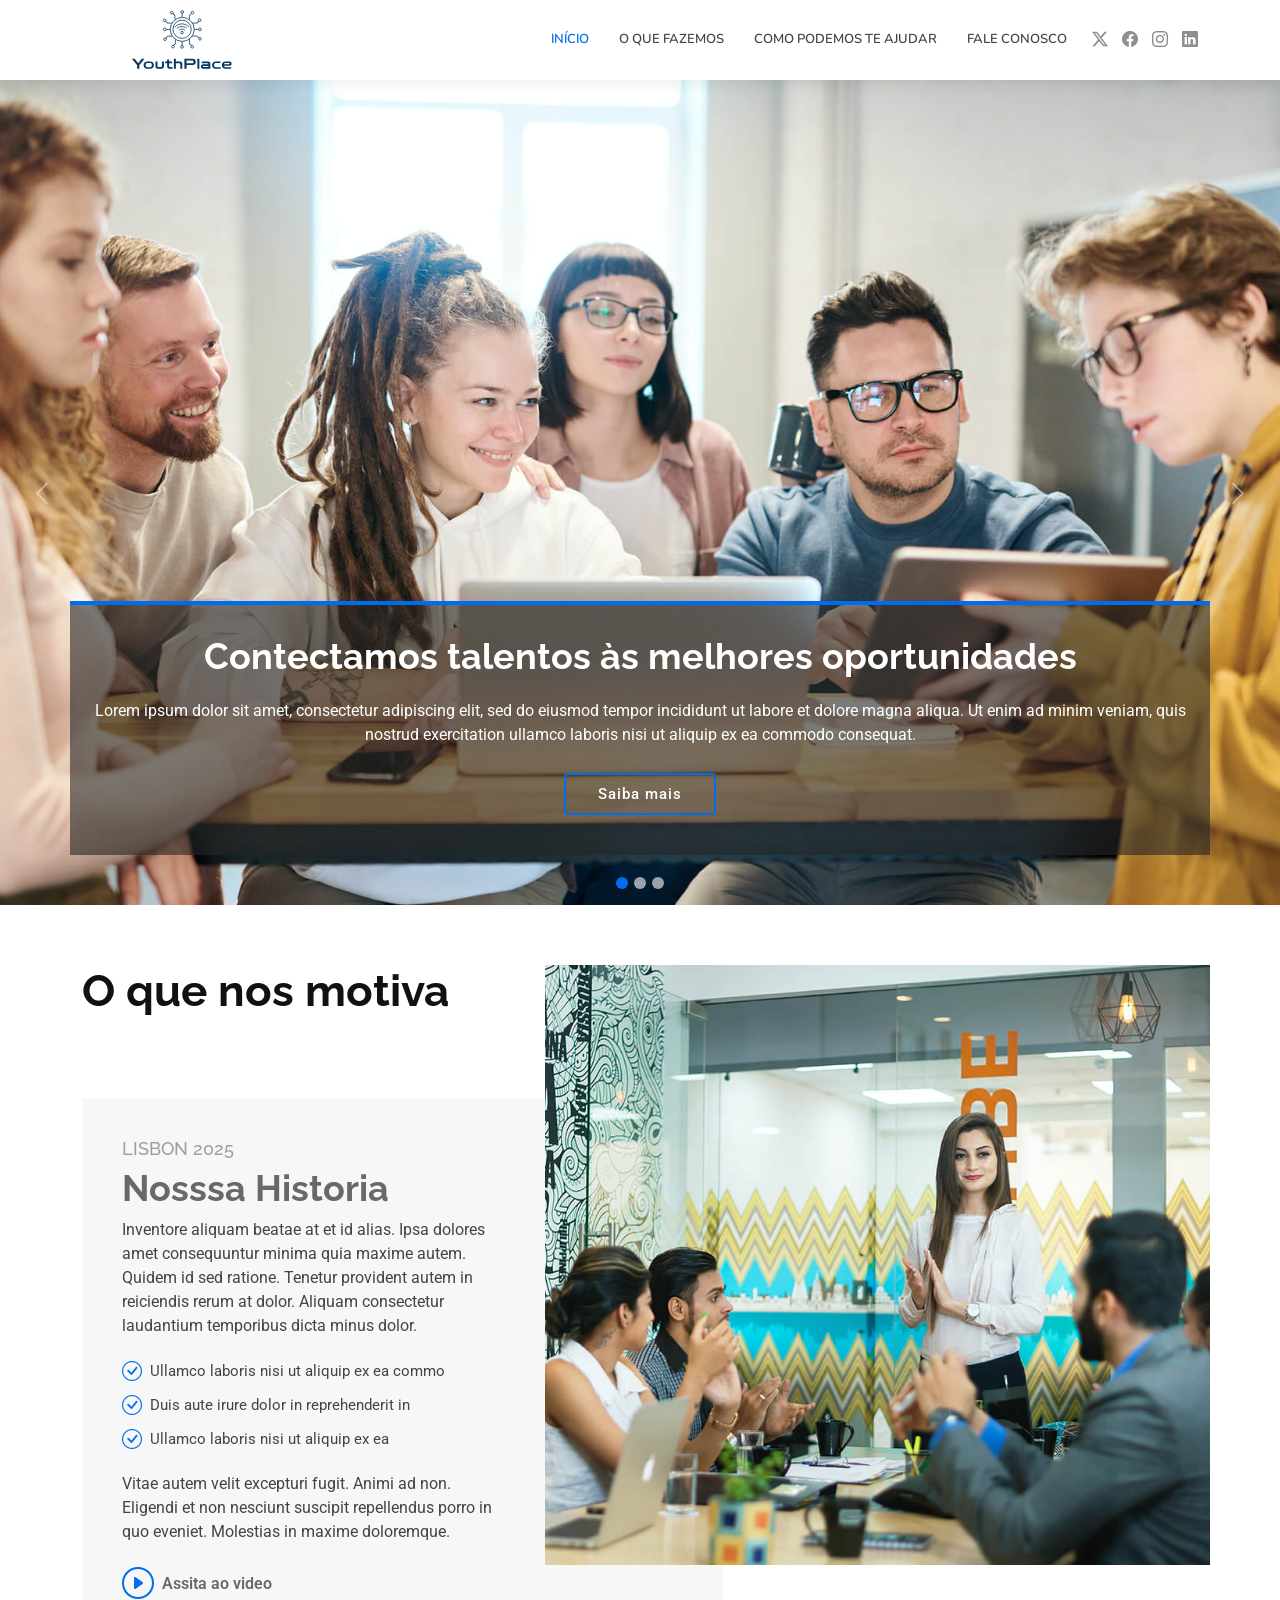
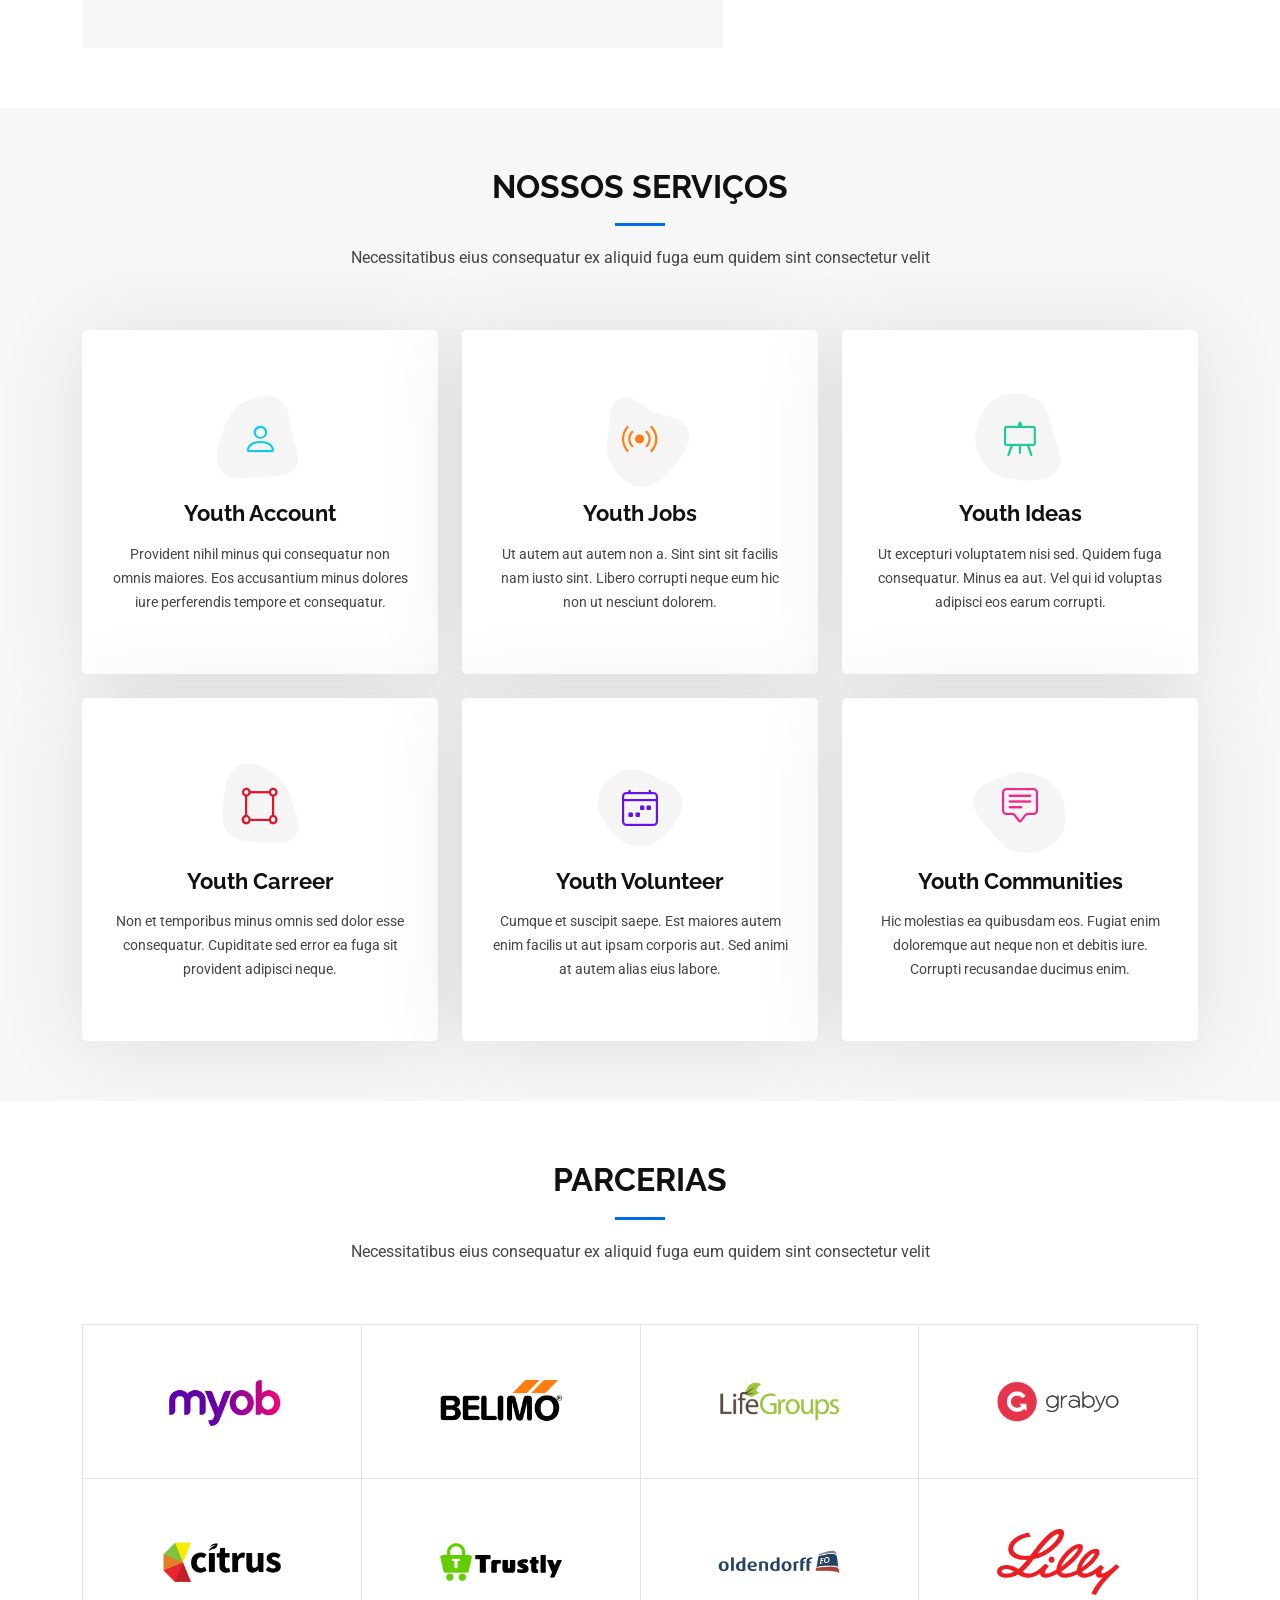
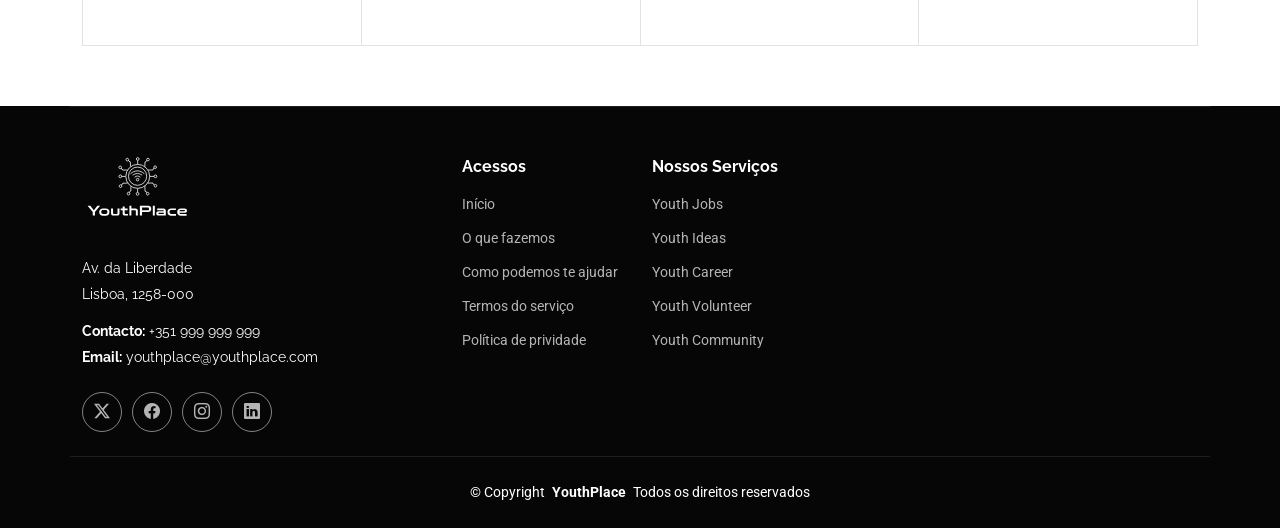
==== commit 54bf9104: "Refatore portal" ====
--- a/index.html
+++ b/index.html
@@ -1,541 +1,648 @@
 <!DOCTYPE html>
 <html lang="en">
-
-<head>
-  <meta charset="utf-8">
-  <meta content="width=device-width, initial-scale=1.0" name="viewport">
-  <title>Index - Company Bootstrap Template</title>
-  <meta name="description" content="">
-  <meta name="keywords" content="">
-
-  <!-- Favicons -->
-  <link href="assets/img/favicon.png" rel="icon">
-  <link href="assets/img/apple-touch-icon.png" rel="apple-touch-icon">
-
-  <!-- Fonts -->
-  <link href="https://fonts.googleapis.com" rel="preconnect">
-  <link href="https://fonts.gstatic.com" rel="preconnect" crossorigin>
-  <link href="https://fonts.googleapis.com/css2?family=Roboto:ital,wght@0,100;0,300;0,400;0,500;0,700;0,900;1,100;1,300;1,400;1,500;1,700;1,900&family=Raleway:ital,wght@0,100;0,200;0,300;0,400;0,500;0,600;0,700;0,800;0,900;1,100;1,200;1,300;1,400;1,500;1,600;1,700;1,800;1,900&family=Nunito:ital,wght@0,200;0,300;0,400;0,500;0,600;0,700;0,800;0,900;1,200;1,300;1,400;1,500;1,600;1,700;1,800;1,900&display=swap" rel="stylesheet">
-
-  <!-- Vendor CSS Files -->
-  <link href="assets/vendor/bootstrap/css/bootstrap.min.css" rel="stylesheet">
-  <link href="assets/vendor/bootstrap-icons/bootstrap-icons.css" rel="stylesheet">
-  <link href="assets/vendor/aos/aos.css" rel="stylesheet">
-  <link href="assets/vendor/glightbox/css/glightbox.min.css" rel="stylesheet">
-  <link href="assets/vendor/swiper/swiper-bundle.min.css" rel="stylesheet">
-
-  <!-- Main CSS File -->
-  <link href="assets/css/main.css" rel="stylesheet">
-
-  <!-- =======================================================
-  * Template Name: Company
-  * Template URL: https://bootstrapmade.com/company-free-html-bootstrap-template/
-  * Updated: Aug 07 2024 with Bootstrap v5.3.3
-  * Author: BootstrapMade.com
-  * License: https://bootstrapmade.com/license/
-  ======================================================== -->
-</head>
-
-<body class="index-page">
-
-  <header id="header" class="header d-flex align-items-center sticky-top">
-    <div class="container position-relative d-flex align-items-center">
-
-      <a href="index.html" class="logo d-flex align-items-center me-auto">
-        <!-- Uncomment the line below if you also wish to use an image logo -->
-        <!-- <img src="assets/img/logo.png" alt=""> -->
-        <h1 class="sitename">Company</h1><span>.</span>
-      </a>
-
-      <nav id="navmenu" class="navmenu">
-        <ul>
-          <li><a href="#hero" class="active">Home</a></li>
-          <li class="dropdown"><a href="about.html"><span>About</span> <i class="bi bi-chevron-down toggle-dropdown"></i></a>
+  <head>
+    <meta charset="utf-8" />
+    <meta content="width=device-width, initial-scale=1.0" name="viewport" />
+    <title>YouthPlace</title>
+    <meta name="description" content="" />
+    <meta name="keywords" content="" />
+
+    <!-- Favicons -->
+    <link href="assets/img/favicon.png" rel="icon" />
+    <link href="assets/img/apple-touch-icon.png" rel="apple-touch-icon" />
+
+    <!-- Fonts -->
+    <link href="https://fonts.googleapis.com" rel="preconnect" />
+    <link href="https://fonts.gstatic.com" rel="preconnect" crossorigin />
+    <link
+      href="https://fonts.googleapis.com/css2?family=Roboto:ital,wght@0,100;0,300;0,400;0,500;0,700;0,900;1,100;1,300;1,400;1,500;1,700;1,900&family=Raleway:ital,wght@0,100;0,200;0,300;0,400;0,500;0,600;0,700;0,800;0,900;1,100;1,200;1,300;1,400;1,500;1,600;1,700;1,800;1,900&family=Nunito:ital,wght@0,200;0,300;0,400;0,500;0,600;0,700;0,800;0,900;1,200;1,300;1,400;1,500;1,600;1,700;1,800;1,900&display=swap"
+      rel="stylesheet"
+    />
+
+    <!-- Vendor CSS Files -->
+    <link href="assets/vendor/bootstrap/css/bootstrap.min.css" rel="stylesheet" />
+    <link href="assets/vendor/bootstrap-icons/bootstrap-icons.css" rel="stylesheet" />
+    <link href="assets/vendor/aos/aos.css" rel="stylesheet" />
+    <link href="assets/vendor/glightbox/css/glightbox.min.css" rel="stylesheet" />
+    <link href="assets/vendor/swiper/swiper-bundle.min.css" rel="stylesheet" />
+
+    <!-- Main CSS File -->
+    <link href="assets/css/main.css" rel="stylesheet" />
+  </head>
+
+  <body class="index-page">
+    <header id="header" class="header d-flex align-items-center sticky-top">
+      <div class="container position-relative d-flex align-items-center">
+        <a href="index.html" class="logo d-flex align-items-center me-auto">
+          <img src="./assets/img/youthplace_logo_azul.svg" alt="YouthPlace logo" style="width: 200px; height: 60px" />
+        </a>
+
+        <nav id="navmenu" class="navmenu">
+          <ul>
+            <li><a href="index.html#hero" class="active">Início</a></li>
+            <li><a href="about.html">O que fazemos</a></li>
+            <li class="dropdown">
+              <a href="services.html"><span>Como podemos te ajudar</span> </a>
+            </li>
+            <li><a href="contact.html">Fale conosco</a></li>
+          </ul>
+          <i class="mobile-nav-toggle d-xl-none bi bi-list"></i>
+        </nav>
+
+        <div class="header-social-links">
+          <a href="#" class="twitter"><i class="bi bi-twitter-x"></i></a>
+          <a href="#" class="facebook"><i class="bi bi-facebook"></i></a>
+          <a href="#" class="instagram"><i class="bi bi-instagram"></i></a>
+          <a href="#" class="linkedin"><i class="bi bi-linkedin"></i></a>
+        </div>
+      </div>
+    </header>
+
+    <main class="main">
+      <!-- Hero Section -->
+      <section id="hero" class="hero section dark-background">
+        <div id="hero-carousel" class="carousel slide carousel-fade" data-bs-ride="carousel" data-bs-interval="5000">
+          <div class="carousel-item active">
+            <img src="assets/img/hero-carousel/hero-carousel-1.jpg" alt="" />
+            <div class="container">
+              <h2>Contectamos talentos às melhores oportunidades</h2>
+              <p>
+                Lorem ipsum dolor sit amet, consectetur adipiscing elit, sed do eiusmod tempor incididunt ut labore et
+                dolore magna aliqua. Ut enim ad minim veniam, quis nostrud exercitation ullamco laboris nisi ut aliquip
+                ex ea commodo consequat.
+              </p>
+              <a href="about.html" class="btn-get-started">Saiba mais</a>
+            </div>
+          </div>
+          <!-- End Carousel Item -->
+
+          <div class="carousel-item">
+            <img src="assets/img/hero-carousel/hero-carousel-2.jpg" alt="" />
+            <div class="container">
+              <h2>A orientação certa para crescer na sua profissão!</h2>
+              <p>
+                Nam libero tempore, cum soluta nobis est eligendi optio cumque nihil impedit quo minus id quod maxime
+                placeat facere possimus, omnis voluptas assumenda est, omnis dolor repellendus. Temporibus autem
+                quibusdam et aut officiis debitis aut.
+              </p>
+              <a href="about.html" class="btn-get-started">Saiba mais</a>
+            </div>
+          </div>
+          <!-- End Carousel Item -->
+
+          <div class="carousel-item">
+            <img src="assets/img/hero-carousel/hero-carousel-3.jpg" alt="" />
+            <div class="container">
+              <h2>Junte-se a uma comunidade de jovens talentos e impulsione seu futuro!</h2>
+              <p>
+                Beatae vitae dicta sunt explicabo. Nemo enim ipsam voluptatem quia voluptas sit aspernatur aut odit aut
+                fugit, sed quia consequuntur magni dolores eos qui ratione voluptatem sequi nesciunt omnis iste natus
+                error sit voluptatem accusantium.
+              </p>
+              <a href="about.html" class="btn-get-started">Saiba mais</a>
+            </div>
+          </div>
+          <!-- End Carousel Item -->
+
+          <a class="carousel-control-prev" href="#hero-carousel" role="button" data-bs-slide="prev">
+            <span class="carousel-control-prev-icon bi bi-chevron-left" aria-hidden="true"></span>
+          </a>
+
+          <a class="carousel-control-next" href="#hero-carousel" role="button" data-bs-slide="next">
+            <span class="carousel-control-next-icon bi bi-chevron-right" aria-hidden="true"></span>
+          </a>
+
+          <ol class="carousel-indicators"></ol>
+        </div>
+      </section>
+      <!-- /Hero Section -->
+
+      <!-- About Section -->
+      <section id="about" class="about section">
+        <div class="container">
+          <div class="row position-relative">
+            <div class="col-lg-7 about-img" data-aos="zoom-out" data-aos-delay="200">
+              <img src="assets/img/about.jpg" />
+            </div>
+
+            <div class="col-lg-7" data-aos="fade-up" data-aos-delay="100">
+              <h2 class="inner-title">O que nos motiva</h2>
+              <div class="our-story">
+                <h4>Lisbon 2025</h4>
+                <h3>Nosssa Historia</h3>
+                <p>
+                  Inventore aliquam beatae at et id alias. Ipsa dolores amet consequuntur minima quia maxime autem.
+                  Quidem id sed ratione. Tenetur provident autem in reiciendis rerum at dolor. Aliquam consectetur
+                  laudantium temporibus dicta minus dolor.
+                </p>
+                <ul>
+                  <li><i class="bi bi-check-circle"></i> <span>Ullamco laboris nisi ut aliquip ex ea commo</span></li>
+                  <li><i class="bi bi-check-circle"></i> <span>Duis aute irure dolor in reprehenderit in</span></li>
+                  <li><i class="bi bi-check-circle"></i> <span>Ullamco laboris nisi ut aliquip ex ea</span></li>
+                </ul>
+                <p>
+                  Vitae autem velit excepturi fugit. Animi ad non. Eligendi et non nesciunt suscipit repellendus porro
+                  in quo eveniet. Molestias in maxime doloremque.
+                </p>
+
+                <div class="watch-video d-flex align-items-center position-relative">
+                  <i class="bi bi-play-circle"></i>
+                  <a href="https://www.youtube.com/watch?v=Y7f98aduVJ8" class="glightbox stretched-link"
+                    >Assita ao video</a
+                  >
+                </div>
+              </div>
+            </div>
+          </div>
+        </div>
+      </section>
+      <!-- /About Section -->
+
+      <!-- Services Section -->
+      <section id="services" class="services section light-background">
+        <div class="container section-title" data-aos="fade-up">
+          <h2>Nossos Serviços</h2>
+          <p>Necessitatibus eius consequatur ex aliquid fuga eum quidem sint consectetur velit</p>
+        </div>
+        <div class="container">
+          <div class="row gy-4">
+            <div class="col-lg-4 col-md-6" data-aos="fade-up" data-aos-delay="100">
+              <div class="service-item item-cyan position-relative">
+                <div class="icon">
+                  <svg width="100" height="100" viewBox="0 0 600 600" xmlns="http://www.w3.org/2000/svg">
+                    <path
+                      stroke="none"
+                      stroke-width="0"
+                      fill="#f5f5f5"
+                      d="M300,521.0016835830174C376.1290562159157,517.8887921683347,466.0731472004068,529.7835943286574,510.70327084640275,468.03025145048787C554.3714126377745,407.6079735673963,508.03601936045806,328.9844924480964,491.2728898941984,256.3432110539036C474.5976632858925,184.082847569629,479.9380746630129,96.60480741107993,416.23090153303,58.64404602377083C348.86323505073057,18.502131276798302,261.93793281208167,40.57373210992963,193.5410806939664,78.93577620505333C130.42746243093433,114.334589627462,98.30271207620316,179.96522072025542,76.75703585869454,249.04625023123273C51.97151888228291,328.5150500222984,13.704378332031375,421.85034740162234,66.52175969318436,486.19268352777647C119.04800174914682,550.1803526380478,217.28368757567262,524.383925680826,300,521.0016835830174"
+                    ></path>
+                  </svg>
+                  <i class="bi bi-person"></i>
+                </div>
+                <a href="service-details.html" class="stretched-link">
+                  <h3>Youth Account</h3>
+                </a>
+                <p>
+                  Provident nihil minus qui consequatur non omnis maiores. Eos accusantium minus dolores iure
+                  perferendis tempore et consequatur.
+                </p>
+              </div>
+            </div>
+            <!-- End Service Item -->
+
+            <div class="col-lg-4 col-md-6" data-aos="fade-up" data-aos-delay="200">
+              <div class="service-item item-orange position-relative">
+                <div class="icon">
+                  <svg width="100" height="100" viewBox="0 0 600 600" xmlns="http://www.w3.org/2000/svg">
+                    <path
+                      stroke="none"
+                      stroke-width="0"
+                      fill="#f5f5f5"
+                      d="M300,582.0697525312426C382.5290701553225,586.8405444964366,449.9789794690241,525.3245884688669,502.5850820975895,461.55621195738473C556.606425686781,396.0723002908107,615.8543463187945,314.28637112970534,586.6730223649479,234.56875336149918C558.9533121215079,158.8439757836574,454.9685369536778,164.00468322053177,381.49747125262974,130.76875717737553C312.15926192815925,99.40240125094834,248.97055460311594,18.661163978235184,179.8680185752513,50.54337015887873C110.5421016452524,82.52863877960104,119.82277516462835,180.83849132639028,109.12597500060166,256.43424936330496C100.08760227029461,320.3096726198365,92.17705696193138,384.0621239912766,124.79988738764834,439.7174275375508C164.83382741302287,508.01625554203684,220.96474134820875,577.5009287672846,300,582.0697525312426"
+                    ></path>
+                  </svg>
+                  <i class="bi bi-broadcast"></i>
+                </div>
+                <a href="service-details.html" class="stretched-link">
+                  <h3>Youth Jobs</h3>
+                </a>
+                <p>
+                  Ut autem aut autem non a. Sint sint sit facilis nam iusto sint. Libero corrupti neque eum hic non ut
+                  nesciunt dolorem.
+                </p>
+              </div>
+            </div>
+            <!-- End Service Item -->
+
+            <div class="col-lg-4 col-md-6" data-aos="fade-up" data-aos-delay="300">
+              <div class="service-item item-teal position-relative">
+                <div class="icon">
+                  <svg width="100" height="100" viewBox="0 0 600 600" xmlns="http://www.w3.org/2000/svg">
+                    <path
+                      stroke="none"
+                      stroke-width="0"
+                      fill="#f5f5f5"
+                      d="M300,541.5067337569781C382.14930387511276,545.0595476570109,479.8736841581634,548.3450877840088,526.4010558755058,480.5488172755941C571.5218469581645,414.80211281144784,517.5187510058486,332.0715597781072,496.52539010469104,255.14436215662573C477.37192572678356,184.95920475031193,473.57363656557914,105.61284051026155,413.0603344069578,65.22779650032875C343.27470386102294,18.654635553484475,251.2091493199835,5.337323636656869,175.0934190732945,40.62881213300186C97.87086631185822,76.43348514350839,51.98124368387456,156.15599469081315,36.44837278890362,239.84606092416172C21.716077023791087,319.22268207091537,43.775223500013084,401.1760424656574,96.891909868211,461.97329694683043C147.22146801428983,519.5804099606455,223.5754009179313,538.201503339737,300,541.5067337569781"
+                    ></path>
+                  </svg>
+                  <i class="bi bi-easel"></i>
+                </div>
+                <a href="service-details.html" class="stretched-link">
+                  <h3>Youth Ideas</h3>
+                </a>
+                <p>
+                  Ut excepturi voluptatem nisi sed. Quidem fuga consequatur. Minus ea aut. Vel qui id voluptas adipisci
+                  eos earum corrupti.
+                </p>
+              </div>
+            </div>
+            <!-- End Service Item -->
+
+            <div class="col-lg-4 col-md-6" data-aos="fade-up" data-aos-delay="400">
+              <div class="service-item item-red position-relative">
+                <div class="icon">
+                  <svg width="100" height="100" viewBox="0 0 600 600" xmlns="http://www.w3.org/2000/svg">
+                    <path
+                      stroke="none"
+                      stroke-width="0"
+                      fill="#f5f5f5"
+                      d="M300,503.46388370962813C374.79870501325706,506.71871716319447,464.8034551963731,527.1746412648533,510.4981551193396,467.86667711651364C555.9287308511215,408.9015244558933,512.6030010748507,327.5744911775523,490.211057578863,256.5855673507754C471.097692560561,195.9906835881958,447.69079081568157,138.11976852964426,395.19560036434837,102.3242989838813C329.3053358748298,57.3949838291264,248.02791733380457,8.279543830951368,175.87071277845988,42.242879143198664C103.41431057327972,76.34704239035025,93.79494320519305,170.9812938413882,81.28167332365135,250.07896920659033C70.17666984294237,320.27484674793965,64.84698225790005,396.69656628748305,111.28512138212992,450.4950937839243C156.20124167950087,502.5303643271138,231.32542653798444,500.4755392045468,300,503.46388370962813"
+                    ></path>
+                  </svg>
+                  <i class="bi bi-bounding-box-circles"></i>
+                </div>
+                <a href="service-details.html" class="stretched-link">
+                  <h3>Youth Carreer</h3>
+                </a>
+                <p>
+                  Non et temporibus minus omnis sed dolor esse consequatur. Cupiditate sed error ea fuga sit provident
+                  adipisci neque.
+                </p>
+                <a href="service-details.html" class="stretched-link"></a>
+              </div>
+            </div>
+            <!-- End Service Item -->
+
+            <div class="col-lg-4 col-md-6" data-aos="fade-up" data-aos-delay="500">
+              <div class="service-item item-indigo position-relative">
+                <div class="icon">
+                  <svg width="100" height="100" viewBox="0 0 600 600" xmlns="http://www.w3.org/2000/svg">
+                    <path
+                      stroke="none"
+                      stroke-width="0"
+                      fill="#f5f5f5"
+                      d="M300,532.3542879108572C369.38199826031484,532.3153073249985,429.10787420159085,491.63046689027357,474.5244479745417,439.17860296908856C522.8885846962883,383.3225815378663,569.1668002868075,314.3205725914397,550.7432151929288,242.7694973846089C532.6665558377875,172.5657663291529,456.2379748765914,142.6223662098291,390.3689995646985,112.34683881706744C326.66090330228417,83.06452184765237,258.84405631176094,53.51806209861945,193.32584062364296,78.48882559362697C121.61183558270385,105.82097193414197,62.805066853699245,167.19869350419734,48.57481801355237,242.6138429142374C34.843463184063346,315.3850353017275,76.69343916112496,383.4422959591041,125.22947124332185,439.3748458443577C170.7312796277747,491.8107796887764,230.57421082200815,532.3932930995766,300,532.3542879108572"
+                    ></path>
+                  </svg>
+                  <i class="bi bi-calendar4-week icon"></i>
+                </div>
+                <a href="service-details.html" class="stretched-link">
+                  <h3>Youth Volunteer</h3>
+                </a>
+                <p>
+                  Cumque et suscipit saepe. Est maiores autem enim facilis ut aut ipsam corporis aut. Sed animi at autem
+                  alias eius labore.
+                </p>
+                <a href="service-details.html" class="stretched-link"></a>
+              </div>
+            </div>
+            <!-- End Service Item -->
+
+            <div class="col-lg-4 col-md-6" data-aos="fade-up" data-aos-delay="600">
+              <div class="service-item item-pink position-relative">
+                <div class="icon">
+                  <svg width="100" height="100" viewBox="0 0 600 600" xmlns="http://www.w3.org/2000/svg">
+                    <path
+                      stroke="none"
+                      stroke-width="0"
+                      fill="#f5f5f5"
+                      d="M300,566.797414625762C385.7384707136149,576.1784315230908,478.7894351017131,552.8928747891023,531.9192734346935,484.94944893311C584.6109503024035,417.5663521118492,582.489472248146,322.67544863468447,553.9536738515405,242.03673114598146C529.1557734026468,171.96086150256528,465.24506316201064,127.66468636344209,395.9583748389544,100.7403814666027C334.2173773831606,76.7482773500951,269.4350130405921,84.62216499799875,207.1952322260088,107.2889140133804C132.92018162631612,134.33871894543012,41.79353780512637,160.00259165414826,22.644507872594943,236.69541883565114C3.319112789854554,314.0945973066697,72.72355303640163,379.243833228382,124.04198916343866,440.3218312028393C172.9286146004772,498.5055451809895,224.45579914871206,558.5317968840102,300,566.797414625762"
+                    ></path>
+                  </svg>
+                  <i class="bi bi-chat-square-text"></i>
+                </div>
+                <a href="service-details.html" class="stretched-link">
+                  <h3>Youth Communities</h3>
+                </a>
+                <p>
+                  Hic molestias ea quibusdam eos. Fugiat enim doloremque aut neque non et debitis iure. Corrupti
+                  recusandae ducimus enim.
+                </p>
+                <a href="service-details.html" class="stretched-link"></a>
+              </div>
+            </div>
+            <!-- End Service Item -->
+          </div>
+        </div>
+      </section>
+      <!-- /Services Section -->
+
+      <!-- Portfolio Section -->
+      <!-- <section id="portfolio" class="portfolio section">
+        <div class="container section-title" data-aos="fade-up">
+          <h2>Portfolio</h2>
+          <p>Necessitatibus eius consequatur ex aliquid fuga eum quidem sint consectetur velit</p>
+        </div>
+
+        <div class="container">
+          <div class="isotope-layout" data-default-filter="*" data-layout="masonry" data-sort="original-order">
+            <ul class="portfolio-filters isotope-filters" data-aos="fade-up" data-aos-delay="100">
+              <li data-filter="*" class="filter-active">All</li>
+              <li data-filter=".filter-app">App</li>
+              <li data-filter=".filter-product">Card</li>
+              <li data-filter=".filter-branding">Web</li>
+            </ul>
+
+            <div class="row gy-4 isotope-container" data-aos="fade-up" data-aos-delay="200">
+              <div class="col-lg-4 col-md-6 portfolio-item isotope-item filter-app">
+                <img src="assets/img/masonry-portfolio/masonry-portfolio-1.jpg" class="img-fluid" alt="" />
+                <div class="portfolio-info">
+                  <h4>App 1</h4>
+                  <p>Lorem ipsum, dolor sit</p>
+                  <a
+                    href="assets/img/masonry-portfolio/masonry-portfolio-1.jpg"
+                    title="App 1"
+                    data-gallery="portfolio-gallery-app"
+                    class="glightbox preview-link"
+                    ><i class="bi bi-zoom-in"></i
+                  ></a>
+                  <a href="portfolio-details.html" title="More Details" class="details-link"
+                    ><i class="bi bi-link-45deg"></i
+                  ></a>
+                </div>
+              </div>
+
+              <div class="col-lg-4 col-md-6 portfolio-item isotope-item filter-product">
+                <img src="assets/img/masonry-portfolio/masonry-portfolio-2.jpg" class="img-fluid" alt="" />
+                <div class="portfolio-info">
+                  <h4>Product 1</h4>
+                  <p>Lorem ipsum, dolor sit</p>
+                  <a
+                    href="assets/img/masonry-portfolio/masonry-portfolio-2.jpg"
+                    title="Product 1"
+                    data-gallery="portfolio-gallery-product"
+                    class="glightbox preview-link"
+                    ><i class="bi bi-zoom-in"></i
+                  ></a>
+                  <a href="portfolio-details.html" title="More Details" class="details-link"
+                    ><i class="bi bi-link-45deg"></i
+                  ></a>
+                </div>
+              </div>
+
+              <div class="col-lg-4 col-md-6 portfolio-item isotope-item filter-branding">
+                <img src="assets/img/masonry-portfolio/masonry-portfolio-3.jpg" class="img-fluid" alt="" />
+                <div class="portfolio-info">
+                  <h4>Branding 1</h4>
+                  <p>Lorem ipsum, dolor sit</p>
+                  <a
+                    href="assets/img/masonry-portfolio/masonry-portfolio-3.jpg"
+                    title="Branding 1"
+                    data-gallery="portfolio-gallery-branding"
+                    class="glightbox preview-link"
+                    ><i class="bi bi-zoom-in"></i
+                  ></a>
+                  <a href="portfolio-details.html" title="More Details" class="details-link"
+                    ><i class="bi bi-link-45deg"></i
+                  ></a>
+                </div>
+              </div>
+
+              <div class="col-lg-4 col-md-6 portfolio-item isotope-item filter-app">
+                <img src="assets/img/masonry-portfolio/masonry-portfolio-4.jpg" class="img-fluid" alt="" />
+                <div class="portfolio-info">
+                  <h4>App 2</h4>
+                  <p>Lorem ipsum, dolor sit</p>
+                  <a
+                    href="assets/img/masonry-portfolio/masonry-portfolio-4.jpg"
+                    title="App 2"
+                    data-gallery="portfolio-gallery-app"
+                    class="glightbox preview-link"
+                    ><i class="bi bi-zoom-in"></i
+                  ></a>
+                  <a href="portfolio-details.html" title="More Details" class="details-link"
+                    ><i class="bi bi-link-45deg"></i
+                  ></a>
+                </div>
+              </div>
+
+              <div class="col-lg-4 col-md-6 portfolio-item isotope-item filter-product">
+                <img src="assets/img/masonry-portfolio/masonry-portfolio-5.jpg" class="img-fluid" alt="" />
+                <div class="portfolio-info">
+                  <h4>Product 2</h4>
+                  <p>Lorem ipsum, dolor sit</p>
+                  <a
+                    href="assets/img/masonry-portfolio/masonry-portfolio-5.jpg"
+                    title="Product 2"
+                    data-gallery="portfolio-gallery-product"
+                    class="glightbox preview-link"
+                    ><i class="bi bi-zoom-in"></i
+                  ></a>
+                  <a href="portfolio-details.html" title="More Details" class="details-link"
+                    ><i class="bi bi-link-45deg"></i
+                  ></a>
+                </div>
+              </div>
+
+              <div class="col-lg-4 col-md-6 portfolio-item isotope-item filter-branding">
+                <img src="assets/img/masonry-portfolio/masonry-portfolio-6.jpg" class="img-fluid" alt="" />
+                <div class="portfolio-info">
+                  <h4>Branding 2</h4>
+                  <p>Lorem ipsum, dolor sit</p>
+                  <a
+                    href="assets/img/masonry-portfolio/masonry-portfolio-6.jpg"
+                    title="Branding 2"
+                    data-gallery="portfolio-gallery-branding"
+                    class="glightbox preview-link"
+                    ><i class="bi bi-zoom-in"></i
+                  ></a>
+                  <a href="portfolio-details.html" title="More Details" class="details-link"
+                    ><i class="bi bi-link-45deg"></i
+                  ></a>
+                </div>
+              </div>
+
+              <div class="col-lg-4 col-md-6 portfolio-item isotope-item filter-app">
+                <img src="assets/img/masonry-portfolio/masonry-portfolio-7.jpg" class="img-fluid" alt="" />
+                <div class="portfolio-info">
+                  <h4>App 3</h4>
+                  <p>Lorem ipsum, dolor sit</p>
+                  <a
+                    href="assets/img/masonry-portfolio/masonry-portfolio-7.jpg"
+                    title="App 3"
+                    data-gallery="portfolio-gallery-app"
+                    class="glightbox preview-link"
+                    ><i class="bi bi-zoom-in"></i
+                  ></a>
+                  <a href="portfolio-details.html" title="More Details" class="details-link"
+                    ><i class="bi bi-link-45deg"></i
+                  ></a>
+                </div>
+              </div>
+
+              <div class="col-lg-4 col-md-6 portfolio-item isotope-item filter-product">
+                <img src="assets/img/masonry-portfolio/masonry-portfolio-8.jpg" class="img-fluid" alt="" />
+                <div class="portfolio-info">
+                  <h4>Product 3</h4>
+                  <p>Lorem ipsum, dolor sit</p>
+                  <a
+                    href="assets/img/masonry-portfolio/masonry-portfolio-8.jpg"
+                    title="Product 3"
+                    data-gallery="portfolio-gallery-product"
+                    class="glightbox preview-link"
+                    ><i class="bi bi-zoom-in"></i
+                  ></a>
+                  <a href="portfolio-details.html" title="More Details" class="details-link"
+                    ><i class="bi bi-link-45deg"></i
+                  ></a>
+                </div>
+              </div>
+
+              <div class="col-lg-4 col-md-6 portfolio-item isotope-item filter-branding">
+                <img src="assets/img/masonry-portfolio/masonry-portfolio-9.jpg" class="img-fluid" alt="" />
+                <div class="portfolio-info">
+                  <h4>Branding 3</h4>
+                  <p>Lorem ipsum, dolor sit</p>
+                  <a
+                    href="assets/img/masonry-portfolio/masonry-portfolio-9.jpg"
+                    title="Branding 2"
+                    data-gallery="portfolio-gallery-branding"
+                    class="glightbox preview-link"
+                    ><i class="bi bi-zoom-in"></i
+                  ></a>
+                  <a href="portfolio-details.html" title="More Details" class="details-link"
+                    ><i class="bi bi-link-45deg"></i
+                  ></a>
+                </div>
+              </div>
+            </div>
+          </div>
+        </div>
+      </section> -->
+      <!-- /Portfolio Section -->
+
+      <!-- Clients Section -->
+      <section id="clients" class="clients section">
+        <!-- Section Title -->
+        <div class="container section-title" data-aos="fade-up">
+          <h2>Parcerias</h2>
+          <p>Necessitatibus eius consequatur ex aliquid fuga eum quidem sint consectetur velit</p>
+        </div>
+        <!-- End Section Title -->
+
+        <div class="container" data-aos="fade-up" data-aos-delay="100">
+          <div class="row g-0 clients-wrap">
+            <div class="col-xl-3 col-md-4 client-logo">
+              <img src="assets/img/clients/client-1.png" class="img-fluid" alt="" />
+            </div>
+            <!-- End Client Item -->
+
+            <div class="col-xl-3 col-md-4 client-logo">
+              <img src="assets/img/clients/client-2.png" class="img-fluid" alt="" />
+            </div>
+            <!-- End Client Item -->
+
+            <div class="col-xl-3 col-md-4 client-logo">
+              <img src="assets/img/clients/client-3.png" class="img-fluid" alt="" />
+            </div>
+            <!-- End Client Item -->
+
+            <div class="col-xl-3 col-md-4 client-logo">
+              <img src="assets/img/clients/client-4.png" class="img-fluid" alt="" />
+            </div>
+            <!-- End Client Item -->
+
+            <div class="col-xl-3 col-md-4 client-logo">
+              <img src="assets/img/clients/client-5.png" class="img-fluid" alt="" />
+            </div>
+            <!-- End Client Item -->
+
+            <div class="col-xl-3 col-md-4 client-logo">
+              <img src="assets/img/clients/client-6.png" class="img-fluid" alt="" />
+            </div>
+            <!-- End Client Item -->
+
+            <div class="col-xl-3 col-md-4 client-logo">
+              <img src="assets/img/clients/client-7.png" class="img-fluid" alt="" />
+            </div>
+            <!-- End Client Item -->
+
+            <div class="col-xl-3 col-md-4 client-logo">
+              <img src="assets/img/clients/client-8.png" class="img-fluid" alt="" />
+            </div>
+            <!-- End Client Item -->
+          </div>
+        </div>
+      </section>
+      <!-- /Clients Section -->
+    </main>
+
+    <footer id="footer" class="footer dark-background">
+      <div class="container footer-top">
+        <div class="row gy-4">
+          <div class="col-lg-4 col-md-6 footer-about">
+            <a href="index.html" class="logo d-flex align-items-center">
+              <!-- <span class="sitename">Company</span> -->
+              <img src="./assets/img/youthplace_logo_branco.svg" alt="YouthPlace" />
+            </a>
+            <div class="footer-contact pt-3">
+              <p>Av. da Liberdade</p>
+              <p>Lisboa, 1258-000</p>
+              <p class="mt-3"><strong>Contacto:</strong> <span>+351 999 999 999</span></p>
+              <p><strong>Email:</strong> <span>youthplace@youthplace.com</span></p>
+            </div>
+            <div class="social-links d-flex mt-4">
+              <a href=""><i class="bi bi-twitter-x"></i></a>
+              <a href=""><i class="bi bi-facebook"></i></a>
+              <a href=""><i class="bi bi-instagram"></i></a>
+              <a href=""><i class="bi bi-linkedin"></i></a>
+            </div>
+          </div>
+
+          <div class="col-lg-2 col-md-3 footer-links">
+            <h4>Acessos</h4>
             <ul>
-              <li><a href="team.html">Team</a></li>
-              <li><a href="testimonials.html">Testimonials</a></li>
-              <li class="dropdown"><a href="#"><span>Deep Dropdown</span> <i class="bi bi-chevron-down toggle-dropdown"></i></a>
-                <ul>
-                  <li><a href="#">Deep Dropdown 1</a></li>
-                  <li><a href="#">Deep Dropdown 2</a></li>
-                  <li><a href="#">Deep Dropdown 3</a></li>
-                  <li><a href="#">Deep Dropdown 4</a></li>
-                  <li><a href="#">Deep Dropdown 5</a></li>
-                </ul>
-              </li>
+              <li><a href="#">Início</a></li>
+              <li><a href="#">O que fazemos</a></li>
+              <li><a href="#">Como podemos te ajudar</a></li>
+              <li><a href="#">Termos do serviço</a></li>
+              <li><a href="#">Política de prividade</a></li>
             </ul>
-          </li>
-          <li><a href="services.html">Services</a></li>
-          <li><a href="portfolio.html">Portfolio</a></li>
-          <li><a href="pricing.html">Pricing</a></li>
-          <li><a href="blog.html">Blog</a></li>
-          <li><a href="contact.html">Contact</a></li>
-        </ul>
-        <i class="mobile-nav-toggle d-xl-none bi bi-list"></i>
-      </nav>
-
-      <div class="header-social-links">
-        <a href="#" class="twitter"><i class="bi bi-twitter-x"></i></a>
-        <a href="#" class="facebook"><i class="bi bi-facebook"></i></a>
-        <a href="#" class="instagram"><i class="bi bi-instagram"></i></a>
-        <a href="#" class="linkedin"><i class="bi bi-linkedin"></i></a>
+          </div>
+
+          <div class="col-lg-2 col-md-3 footer-links">
+            <h4>Nossos Serviços</h4>
+            <ul>
+              <li><a href="#">Youth Jobs</a></li>
+              <li><a href="#">Youth Ideas</a></li>
+              <li><a href="#">Youth Career</a></li>
+              <li><a href="#">Youth Volunteer</a></li>
+              <li><a href="#">Youth Community</a></li>
+            </ul>
+          </div>
+
+          <!-- <div class="col-lg-4 col-md-12 footer-newsletter">
+            <h4>Our Newsletter</h4>
+            <p>Subscribe to our newsletter and receive the latest news about our products and services!</p>
+            <form action="forms/newsletter.php" method="post" class="php-email-form">
+              <div class="newsletter-form">
+                <input type="email" name="email" /><input type="submit" value="Subscribe" />
+              </div>
+              <div class="loading">Loading</div>
+              <div class="error-message"></div>
+              <div class="sent-message">Your subscription request has been sent. Thank you!</div>
+            </form>
+          </div> -->
+        </div>
       </div>
 
-    </div>
-  </header>
-
-  <main class="main">
-
-    <!-- Hero Section -->
-    <section id="hero" class="hero section dark-background">
-
-      <div id="hero-carousel" class="carousel slide carousel-fade" data-bs-ride="carousel" data-bs-interval="5000">
-
-        <div class="carousel-item active">
-          <img src="assets/img/hero-carousel/hero-carousel-1.jpg" alt="">
-          <div class="container">
-            <h2>We are professional</h2>
-            <p>Lorem ipsum dolor sit amet, consectetur adipiscing elit, sed do eiusmod tempor incididunt ut labore et dolore magna aliqua. Ut enim ad minim veniam, quis nostrud exercitation ullamco laboris nisi ut aliquip ex ea commodo consequat.</p>
-            <a href="about.html" class="btn-get-started">Read More</a>
-          </div>
-        </div><!-- End Carousel Item -->
-
-        <div class="carousel-item">
-          <img src="assets/img/hero-carousel/hero-carousel-2.jpg" alt="">
-          <div class="container">
-            <h2>At vero eos et accusamus</h2>
-            <p>Nam libero tempore, cum soluta nobis est eligendi optio cumque nihil impedit quo minus id quod maxime placeat facere possimus, omnis voluptas assumenda est, omnis dolor repellendus. Temporibus autem quibusdam et aut officiis debitis aut.</p>
-            <a href="about.html" class="btn-get-started">Read More</a>
-          </div>
-        </div><!-- End Carousel Item -->
-
-        <div class="carousel-item">
-          <img src="assets/img/hero-carousel/hero-carousel-3.jpg" alt="">
-          <div class="container">
-            <h2>Temporibus autem quibusdam</h2>
-            <p>Beatae vitae dicta sunt explicabo. Nemo enim ipsam voluptatem quia voluptas sit aspernatur aut odit aut fugit, sed quia consequuntur magni dolores eos qui ratione voluptatem sequi nesciunt omnis iste natus error sit voluptatem accusantium.</p>
-            <a href="about.html" class="btn-get-started">Read More</a>
-          </div>
-        </div><!-- End Carousel Item -->
-
-        <a class="carousel-control-prev" href="#hero-carousel" role="button" data-bs-slide="prev">
-          <span class="carousel-control-prev-icon bi bi-chevron-left" aria-hidden="true"></span>
-        </a>
-
-        <a class="carousel-control-next" href="#hero-carousel" role="button" data-bs-slide="next">
-          <span class="carousel-control-next-icon bi bi-chevron-right" aria-hidden="true"></span>
-        </a>
-
-        <ol class="carousel-indicators"></ol>
-
+      <div class="container copyright text-center mt-4">
+        <p>
+          © <span>Copyright</span> <strong class="px-1 sitename">YouthPlace</strong>
+          <span>Todos os direitos reservados</span>
+        </p>
       </div>
-
-    </section><!-- /Hero Section -->
-
-    <!-- About Section -->
-    <section id="about" class="about section">
-
-      <div class="container">
-
-        <div class="row position-relative">
-
-          <div class="col-lg-7 about-img" data-aos="zoom-out" data-aos-delay="200"><img src="assets/img/about.jpg"></div>
-
-          <div class="col-lg-7" data-aos="fade-up" data-aos-delay="100">
-            <h2 class="inner-title">Consequatur eius et magnam</h2>
-            <div class="our-story">
-              <h4>Est 1988</h4>
-              <h3>Our Story</h3>
-              <p>Inventore aliquam beatae at et id alias. Ipsa dolores amet consequuntur minima quia maxime autem. Quidem id sed ratione. Tenetur provident autem in reiciendis rerum at dolor. Aliquam consectetur laudantium temporibus dicta minus dolor.</p>
-              <ul>
-                <li><i class="bi bi-check-circle"></i> <span>Ullamco laboris nisi ut aliquip ex ea commo</span></li>
-                <li><i class="bi bi-check-circle"></i> <span>Duis aute irure dolor in reprehenderit in</span></li>
-                <li><i class="bi bi-check-circle"></i> <span>Ullamco laboris nisi ut aliquip ex ea</span></li>
-              </ul>
-              <p>Vitae autem velit excepturi fugit. Animi ad non. Eligendi et non nesciunt suscipit repellendus porro in quo eveniet. Molestias in maxime doloremque.</p>
-
-              <div class="watch-video d-flex align-items-center position-relative">
-                <i class="bi bi-play-circle"></i>
-                <a href="https://www.youtube.com/watch?v=Y7f98aduVJ8" class="glightbox stretched-link">Watch Video</a>
-              </div>
-            </div>
-          </div>
-
-        </div>
-
-      </div>
-
-    </section><!-- /About Section -->
-
-    <!-- Services Section -->
-    <section id="services" class="services section light-background">
-
-      <div class="container">
-
-        <div class="row gy-4">
-
-          <div class="col-lg-4 col-md-6" data-aos="fade-up" data-aos-delay="100">
-            <div class="service-item item-cyan position-relative">
-              <div class="icon">
-                <svg width="100" height="100" viewBox="0 0 600 600" xmlns="http://www.w3.org/2000/svg">
-                  <path stroke="none" stroke-width="0" fill="#f5f5f5" d="M300,521.0016835830174C376.1290562159157,517.8887921683347,466.0731472004068,529.7835943286574,510.70327084640275,468.03025145048787C554.3714126377745,407.6079735673963,508.03601936045806,328.9844924480964,491.2728898941984,256.3432110539036C474.5976632858925,184.082847569629,479.9380746630129,96.60480741107993,416.23090153303,58.64404602377083C348.86323505073057,18.502131276798302,261.93793281208167,40.57373210992963,193.5410806939664,78.93577620505333C130.42746243093433,114.334589627462,98.30271207620316,179.96522072025542,76.75703585869454,249.04625023123273C51.97151888228291,328.5150500222984,13.704378332031375,421.85034740162234,66.52175969318436,486.19268352777647C119.04800174914682,550.1803526380478,217.28368757567262,524.383925680826,300,521.0016835830174"></path>
-                </svg>
-                <i class="bi bi-activity"></i>
-              </div>
-              <a href="service-details.html" class="stretched-link">
-                <h3>Nesciunt Mete</h3>
-              </a>
-              <p>Provident nihil minus qui consequatur non omnis maiores. Eos accusantium minus dolores iure perferendis tempore et consequatur.</p>
-            </div>
-          </div><!-- End Service Item -->
-
-          <div class="col-lg-4 col-md-6" data-aos="fade-up" data-aos-delay="200">
-            <div class="service-item item-orange position-relative">
-              <div class="icon">
-                <svg width="100" height="100" viewBox="0 0 600 600" xmlns="http://www.w3.org/2000/svg">
-                  <path stroke="none" stroke-width="0" fill="#f5f5f5" d="M300,582.0697525312426C382.5290701553225,586.8405444964366,449.9789794690241,525.3245884688669,502.5850820975895,461.55621195738473C556.606425686781,396.0723002908107,615.8543463187945,314.28637112970534,586.6730223649479,234.56875336149918C558.9533121215079,158.8439757836574,454.9685369536778,164.00468322053177,381.49747125262974,130.76875717737553C312.15926192815925,99.40240125094834,248.97055460311594,18.661163978235184,179.8680185752513,50.54337015887873C110.5421016452524,82.52863877960104,119.82277516462835,180.83849132639028,109.12597500060166,256.43424936330496C100.08760227029461,320.3096726198365,92.17705696193138,384.0621239912766,124.79988738764834,439.7174275375508C164.83382741302287,508.01625554203684,220.96474134820875,577.5009287672846,300,582.0697525312426"></path>
-                </svg>
-                <i class="bi bi-broadcast"></i>
-              </div>
-              <a href="service-details.html" class="stretched-link">
-                <h3>Eosle Commodi</h3>
-              </a>
-              <p>Ut autem aut autem non a. Sint sint sit facilis nam iusto sint. Libero corrupti neque eum hic non ut nesciunt dolorem.</p>
-            </div>
-          </div><!-- End Service Item -->
-
-          <div class="col-lg-4 col-md-6" data-aos="fade-up" data-aos-delay="300">
-            <div class="service-item item-teal position-relative">
-              <div class="icon">
-                <svg width="100" height="100" viewBox="0 0 600 600" xmlns="http://www.w3.org/2000/svg">
-                  <path stroke="none" stroke-width="0" fill="#f5f5f5" d="M300,541.5067337569781C382.14930387511276,545.0595476570109,479.8736841581634,548.3450877840088,526.4010558755058,480.5488172755941C571.5218469581645,414.80211281144784,517.5187510058486,332.0715597781072,496.52539010469104,255.14436215662573C477.37192572678356,184.95920475031193,473.57363656557914,105.61284051026155,413.0603344069578,65.22779650032875C343.27470386102294,18.654635553484475,251.2091493199835,5.337323636656869,175.0934190732945,40.62881213300186C97.87086631185822,76.43348514350839,51.98124368387456,156.15599469081315,36.44837278890362,239.84606092416172C21.716077023791087,319.22268207091537,43.775223500013084,401.1760424656574,96.891909868211,461.97329694683043C147.22146801428983,519.5804099606455,223.5754009179313,538.201503339737,300,541.5067337569781"></path>
-                </svg>
-                <i class="bi bi-easel"></i>
-              </div>
-              <a href="service-details.html" class="stretched-link">
-                <h3>Ledo Markt</h3>
-              </a>
-              <p>Ut excepturi voluptatem nisi sed. Quidem fuga consequatur. Minus ea aut. Vel qui id voluptas adipisci eos earum corrupti.</p>
-            </div>
-          </div><!-- End Service Item -->
-
-          <div class="col-lg-4 col-md-6" data-aos="fade-up" data-aos-delay="400">
-            <div class="service-item item-red position-relative">
-              <div class="icon">
-                <svg width="100" height="100" viewBox="0 0 600 600" xmlns="http://www.w3.org/2000/svg">
-                  <path stroke="none" stroke-width="0" fill="#f5f5f5" d="M300,503.46388370962813C374.79870501325706,506.71871716319447,464.8034551963731,527.1746412648533,510.4981551193396,467.86667711651364C555.9287308511215,408.9015244558933,512.6030010748507,327.5744911775523,490.211057578863,256.5855673507754C471.097692560561,195.9906835881958,447.69079081568157,138.11976852964426,395.19560036434837,102.3242989838813C329.3053358748298,57.3949838291264,248.02791733380457,8.279543830951368,175.87071277845988,42.242879143198664C103.41431057327972,76.34704239035025,93.79494320519305,170.9812938413882,81.28167332365135,250.07896920659033C70.17666984294237,320.27484674793965,64.84698225790005,396.69656628748305,111.28512138212992,450.4950937839243C156.20124167950087,502.5303643271138,231.32542653798444,500.4755392045468,300,503.46388370962813"></path>
-                </svg>
-                <i class="bi bi-bounding-box-circles"></i>
-              </div>
-              <a href="service-details.html" class="stretched-link">
-                <h3>Asperiores Commodit</h3>
-              </a>
-              <p>Non et temporibus minus omnis sed dolor esse consequatur. Cupiditate sed error ea fuga sit provident adipisci neque.</p>
-              <a href="service-details.html" class="stretched-link"></a>
-            </div>
-          </div><!-- End Service Item -->
-
-          <div class="col-lg-4 col-md-6" data-aos="fade-up" data-aos-delay="500">
-            <div class="service-item item-indigo position-relative">
-              <div class="icon">
-                <svg width="100" height="100" viewBox="0 0 600 600" xmlns="http://www.w3.org/2000/svg">
-                  <path stroke="none" stroke-width="0" fill="#f5f5f5" d="M300,532.3542879108572C369.38199826031484,532.3153073249985,429.10787420159085,491.63046689027357,474.5244479745417,439.17860296908856C522.8885846962883,383.3225815378663,569.1668002868075,314.3205725914397,550.7432151929288,242.7694973846089C532.6665558377875,172.5657663291529,456.2379748765914,142.6223662098291,390.3689995646985,112.34683881706744C326.66090330228417,83.06452184765237,258.84405631176094,53.51806209861945,193.32584062364296,78.48882559362697C121.61183558270385,105.82097193414197,62.805066853699245,167.19869350419734,48.57481801355237,242.6138429142374C34.843463184063346,315.3850353017275,76.69343916112496,383.4422959591041,125.22947124332185,439.3748458443577C170.7312796277747,491.8107796887764,230.57421082200815,532.3932930995766,300,532.3542879108572"></path>
-                </svg>
-                <i class="bi bi-calendar4-week icon"></i>
-              </div>
-              <a href="service-details.html" class="stretched-link">
-                <h3>Velit Doloremque</h3>
-              </a>
-              <p>Cumque et suscipit saepe. Est maiores autem enim facilis ut aut ipsam corporis aut. Sed animi at autem alias eius labore.</p>
-              <a href="service-details.html" class="stretched-link"></a>
-            </div>
-          </div><!-- End Service Item -->
-
-          <div class="col-lg-4 col-md-6" data-aos="fade-up" data-aos-delay="600">
-            <div class="service-item item-pink position-relative">
-              <div class="icon">
-                <svg width="100" height="100" viewBox="0 0 600 600" xmlns="http://www.w3.org/2000/svg">
-                  <path stroke="none" stroke-width="0" fill="#f5f5f5" d="M300,566.797414625762C385.7384707136149,576.1784315230908,478.7894351017131,552.8928747891023,531.9192734346935,484.94944893311C584.6109503024035,417.5663521118492,582.489472248146,322.67544863468447,553.9536738515405,242.03673114598146C529.1557734026468,171.96086150256528,465.24506316201064,127.66468636344209,395.9583748389544,100.7403814666027C334.2173773831606,76.7482773500951,269.4350130405921,84.62216499799875,207.1952322260088,107.2889140133804C132.92018162631612,134.33871894543012,41.79353780512637,160.00259165414826,22.644507872594943,236.69541883565114C3.319112789854554,314.0945973066697,72.72355303640163,379.243833228382,124.04198916343866,440.3218312028393C172.9286146004772,498.5055451809895,224.45579914871206,558.5317968840102,300,566.797414625762"></path>
-                </svg>
-                <i class="bi bi-chat-square-text"></i>
-              </div>
-              <a href="service-details.html" class="stretched-link">
-                <h3>Dolori Architecto</h3>
-              </a>
-              <p>Hic molestias ea quibusdam eos. Fugiat enim doloremque aut neque non et debitis iure. Corrupti recusandae ducimus enim.</p>
-              <a href="service-details.html" class="stretched-link"></a>
-            </div>
-          </div><!-- End Service Item -->
-
-        </div>
-
-      </div>
-
-    </section><!-- /Services Section -->
-
-    <!-- Portfolio Section -->
-    <section id="portfolio" class="portfolio section">
-
-      <!-- Section Title -->
-      <div class="container section-title" data-aos="fade-up">
-        <h2>Portfolio</h2>
-        <p>Necessitatibus eius consequatur ex aliquid fuga eum quidem sint consectetur velit</p>
-      </div><!-- End Section Title -->
-
-      <div class="container">
-
-        <div class="isotope-layout" data-default-filter="*" data-layout="masonry" data-sort="original-order">
-
-          <ul class="portfolio-filters isotope-filters" data-aos="fade-up" data-aos-delay="100">
-            <li data-filter="*" class="filter-active">All</li>
-            <li data-filter=".filter-app">App</li>
-            <li data-filter=".filter-product">Card</li>
-            <li data-filter=".filter-branding">Web</li>
-          </ul><!-- End Portfolio Filters -->
-
-          <div class="row gy-4 isotope-container" data-aos="fade-up" data-aos-delay="200">
-
-            <div class="col-lg-4 col-md-6 portfolio-item isotope-item filter-app">
-              <img src="assets/img/masonry-portfolio/masonry-portfolio-1.jpg" class="img-fluid" alt="">
-              <div class="portfolio-info">
-                <h4>App 1</h4>
-                <p>Lorem ipsum, dolor sit</p>
-                <a href="assets/img/masonry-portfolio/masonry-portfolio-1.jpg" title="App 1" data-gallery="portfolio-gallery-app" class="glightbox preview-link"><i class="bi bi-zoom-in"></i></a>
-                <a href="portfolio-details.html" title="More Details" class="details-link"><i class="bi bi-link-45deg"></i></a>
-              </div>
-            </div><!-- End Portfolio Item -->
-
-            <div class="col-lg-4 col-md-6 portfolio-item isotope-item filter-product">
-              <img src="assets/img/masonry-portfolio/masonry-portfolio-2.jpg" class="img-fluid" alt="">
-              <div class="portfolio-info">
-                <h4>Product 1</h4>
-                <p>Lorem ipsum, dolor sit</p>
-                <a href="assets/img/masonry-portfolio/masonry-portfolio-2.jpg" title="Product 1" data-gallery="portfolio-gallery-product" class="glightbox preview-link"><i class="bi bi-zoom-in"></i></a>
-                <a href="portfolio-details.html" title="More Details" class="details-link"><i class="bi bi-link-45deg"></i></a>
-              </div>
-            </div><!-- End Portfolio Item -->
-
-            <div class="col-lg-4 col-md-6 portfolio-item isotope-item filter-branding">
-              <img src="assets/img/masonry-portfolio/masonry-portfolio-3.jpg" class="img-fluid" alt="">
-              <div class="portfolio-info">
-                <h4>Branding 1</h4>
-                <p>Lorem ipsum, dolor sit</p>
-                <a href="assets/img/masonry-portfolio/masonry-portfolio-3.jpg" title="Branding 1" data-gallery="portfolio-gallery-branding" class="glightbox preview-link"><i class="bi bi-zoom-in"></i></a>
-                <a href="portfolio-details.html" title="More Details" class="details-link"><i class="bi bi-link-45deg"></i></a>
-              </div>
-            </div><!-- End Portfolio Item -->
-
-            <div class="col-lg-4 col-md-6 portfolio-item isotope-item filter-app">
-              <img src="assets/img/masonry-portfolio/masonry-portfolio-4.jpg" class="img-fluid" alt="">
-              <div class="portfolio-info">
-                <h4>App 2</h4>
-                <p>Lorem ipsum, dolor sit</p>
-                <a href="assets/img/masonry-portfolio/masonry-portfolio-4.jpg" title="App 2" data-gallery="portfolio-gallery-app" class="glightbox preview-link"><i class="bi bi-zoom-in"></i></a>
-                <a href="portfolio-details.html" title="More Details" class="details-link"><i class="bi bi-link-45deg"></i></a>
-              </div>
-            </div><!-- End Portfolio Item -->
-
-            <div class="col-lg-4 col-md-6 portfolio-item isotope-item filter-product">
-              <img src="assets/img/masonry-portfolio/masonry-portfolio-5.jpg" class="img-fluid" alt="">
-              <div class="portfolio-info">
-                <h4>Product 2</h4>
-                <p>Lorem ipsum, dolor sit</p>
-                <a href="assets/img/masonry-portfolio/masonry-portfolio-5.jpg" title="Product 2" data-gallery="portfolio-gallery-product" class="glightbox preview-link"><i class="bi bi-zoom-in"></i></a>
-                <a href="portfolio-details.html" title="More Details" class="details-link"><i class="bi bi-link-45deg"></i></a>
-              </div>
-            </div><!-- End Portfolio Item -->
-
-            <div class="col-lg-4 col-md-6 portfolio-item isotope-item filter-branding">
-              <img src="assets/img/masonry-portfolio/masonry-portfolio-6.jpg" class="img-fluid" alt="">
-              <div class="portfolio-info">
-                <h4>Branding 2</h4>
-                <p>Lorem ipsum, dolor sit</p>
-                <a href="assets/img/masonry-portfolio/masonry-portfolio-6.jpg" title="Branding 2" data-gallery="portfolio-gallery-branding" class="glightbox preview-link"><i class="bi bi-zoom-in"></i></a>
-                <a href="portfolio-details.html" title="More Details" class="details-link"><i class="bi bi-link-45deg"></i></a>
-              </div>
-            </div><!-- End Portfolio Item -->
-
-            <div class="col-lg-4 col-md-6 portfolio-item isotope-item filter-app">
-              <img src="assets/img/masonry-portfolio/masonry-portfolio-7.jpg" class="img-fluid" alt="">
-              <div class="portfolio-info">
-                <h4>App 3</h4>
-                <p>Lorem ipsum, dolor sit</p>
-                <a href="assets/img/masonry-portfolio/masonry-portfolio-7.jpg" title="App 3" data-gallery="portfolio-gallery-app" class="glightbox preview-link"><i class="bi bi-zoom-in"></i></a>
-                <a href="portfolio-details.html" title="More Details" class="details-link"><i class="bi bi-link-45deg"></i></a>
-              </div>
-            </div><!-- End Portfolio Item -->
-
-            <div class="col-lg-4 col-md-6 portfolio-item isotope-item filter-product">
-              <img src="assets/img/masonry-portfolio/masonry-portfolio-8.jpg" class="img-fluid" alt="">
-              <div class="portfolio-info">
-                <h4>Product 3</h4>
-                <p>Lorem ipsum, dolor sit</p>
-                <a href="assets/img/masonry-portfolio/masonry-portfolio-8.jpg" title="Product 3" data-gallery="portfolio-gallery-product" class="glightbox preview-link"><i class="bi bi-zoom-in"></i></a>
-                <a href="portfolio-details.html" title="More Details" class="details-link"><i class="bi bi-link-45deg"></i></a>
-              </div>
-            </div><!-- End Portfolio Item -->
-
-            <div class="col-lg-4 col-md-6 portfolio-item isotope-item filter-branding">
-              <img src="assets/img/masonry-portfolio/masonry-portfolio-9.jpg" class="img-fluid" alt="">
-              <div class="portfolio-info">
-                <h4>Branding 3</h4>
-                <p>Lorem ipsum, dolor sit</p>
-                <a href="assets/img/masonry-portfolio/masonry-portfolio-9.jpg" title="Branding 2" data-gallery="portfolio-gallery-branding" class="glightbox preview-link"><i class="bi bi-zoom-in"></i></a>
-                <a href="portfolio-details.html" title="More Details" class="details-link"><i class="bi bi-link-45deg"></i></a>
-              </div>
-            </div><!-- End Portfolio Item -->
-
-          </div><!-- End Portfolio Container -->
-
-        </div>
-
-      </div>
-
-    </section><!-- /Portfolio Section -->
-
-    <!-- Clients Section -->
-    <section id="clients" class="clients section">
-
-      <!-- Section Title -->
-      <div class="container section-title" data-aos="fade-up">
-        <h2>Clients</h2>
-        <p>Necessitatibus eius consequatur ex aliquid fuga eum quidem sint consectetur velit</p>
-      </div><!-- End Section Title -->
-
-      <div class="container" data-aos="fade-up" data-aos-delay="100">
-
-        <div class="row g-0 clients-wrap">
-
-          <div class="col-xl-3 col-md-4 client-logo">
-            <img src="assets/img/clients/client-1.png" class="img-fluid" alt="">
-          </div><!-- End Client Item -->
-
-          <div class="col-xl-3 col-md-4 client-logo">
-            <img src="assets/img/clients/client-2.png" class="img-fluid" alt="">
-          </div><!-- End Client Item -->
-
-          <div class="col-xl-3 col-md-4 client-logo">
-            <img src="assets/img/clients/client-3.png" class="img-fluid" alt="">
-          </div><!-- End Client Item -->
-
-          <div class="col-xl-3 col-md-4 client-logo">
-            <img src="assets/img/clients/client-4.png" class="img-fluid" alt="">
-          </div><!-- End Client Item -->
-
-          <div class="col-xl-3 col-md-4 client-logo">
-            <img src="assets/img/clients/client-5.png" class="img-fluid" alt="">
-          </div><!-- End Client Item -->
-
-          <div class="col-xl-3 col-md-4 client-logo">
-            <img src="assets/img/clients/client-6.png" class="img-fluid" alt="">
-          </div><!-- End Client Item -->
-
-          <div class="col-xl-3 col-md-4 client-logo">
-            <img src="assets/img/clients/client-7.png" class="img-fluid" alt="">
-          </div><!-- End Client Item -->
-
-          <div class="col-xl-3 col-md-4 client-logo">
-            <img src="assets/img/clients/client-8.png" class="img-fluid" alt="">
-          </div><!-- End Client Item -->
-
-        </div>
-
-      </div>
-
-    </section><!-- /Clients Section -->
-
-  </main>
-
-  <footer id="footer" class="footer dark-background">
-
-    <div class="container footer-top">
-      <div class="row gy-4">
-        <div class="col-lg-4 col-md-6 footer-about">
-          <a href="index.html" class="logo d-flex align-items-center">
-            <span class="sitename">Company</span>
-          </a>
-          <div class="footer-contact pt-3">
-            <p>A108 Adam Street</p>
-            <p>New York, NY 535022</p>
-            <p class="mt-3"><strong>Phone:</strong> <span>+1 5589 55488 55</span></p>
-            <p><strong>Email:</strong> <span>info@example.com</span></p>
-          </div>
-          <div class="social-links d-flex mt-4">
-            <a href=""><i class="bi bi-twitter-x"></i></a>
-            <a href=""><i class="bi bi-facebook"></i></a>
-            <a href=""><i class="bi bi-instagram"></i></a>
-            <a href=""><i class="bi bi-linkedin"></i></a>
-          </div>
-        </div>
-
-        <div class="col-lg-2 col-md-3 footer-links">
-          <h4>Useful Links</h4>
-          <ul>
-            <li><a href="#">Home</a></li>
-            <li><a href="#">About us</a></li>
-            <li><a href="#">Services</a></li>
-            <li><a href="#">Terms of service</a></li>
-            <li><a href="#">Privacy policy</a></li>
-          </ul>
-        </div>
-
-        <div class="col-lg-2 col-md-3 footer-links">
-          <h4>Our Services</h4>
-          <ul>
-            <li><a href="#">Web Design</a></li>
-            <li><a href="#">Web Development</a></li>
-            <li><a href="#">Product Management</a></li>
-            <li><a href="#">Marketing</a></li>
-            <li><a href="#">Graphic Design</a></li>
-          </ul>
-        </div>
-
-        <div class="col-lg-4 col-md-12 footer-newsletter">
-          <h4>Our Newsletter</h4>
-          <p>Subscribe to our newsletter and receive the latest news about our products and services!</p>
-          <form action="forms/newsletter.php" method="post" class="php-email-form">
-            <div class="newsletter-form"><input type="email" name="email"><input type="submit" value="Subscribe"></div>
-            <div class="loading">Loading</div>
-            <div class="error-message"></div>
-            <div class="sent-message">Your subscription request has been sent. Thank you!</div>
-          </form>
-        </div>
-
-      </div>
-    </div>
-
-    <div class="container copyright text-center mt-4">
-      <p>© <span>Copyright</span> <strong class="px-1 sitename">Company</strong> <span>All Rights Reserved</span></p>
-      <div class="credits">
-        <!-- All the links in the footer should remain intact. -->
-        <!-- You can delete the links only if you've purchased the pro version. -->
-        <!-- Licensing information: https://bootstrapmade.com/license/ -->
-        <!-- Purchase the pro version with working PHP/AJAX contact form: [buy-url] -->
-        Designed by <a href="https://bootstrapmade.com/">BootstrapMade</a> Distributed by <a href=“https://themewagon.com>ThemeWagon
-      </div>
-    </div>
-
-  </footer>
-
-  <!-- Scroll Top -->
-  <a href="#" id="scroll-top" class="scroll-top d-flex align-items-center justify-content-center"><i class="bi bi-arrow-up-short"></i></a>
-
-  <!-- Preloader -->
-  <div id="preloader"></div>
-
-  <!-- Vendor JS Files -->
-  <script src="assets/vendor/bootstrap/js/bootstrap.bundle.min.js"></script>
-  <script src="assets/vendor/php-email-form/validate.js"></script>
-  <script src="assets/vendor/aos/aos.js"></script>
-  <script src="assets/vendor/glightbox/js/glightbox.min.js"></script>
-  <script src="assets/vendor/imagesloaded/imagesloaded.pkgd.min.js"></script>
-  <script src="assets/vendor/isotope-layout/isotope.pkgd.min.js"></script>
-  <script src="assets/vendor/waypoints/noframework.waypoints.js"></script>
-  <script src="assets/vendor/swiper/swiper-bundle.min.js"></script>
-
-  <!-- Main JS File -->
-  <script src="assets/js/main.js"></script>
-
-</body>
-
-</html>+    </footer>
+
+    <!-- Scroll Top -->
+    <a href="#" id="scroll-top" class="scroll-top d-flex align-items-center justify-content-center"
+      ><i class="bi bi-arrow-up-short"></i
+    ></a>
+
+    <!-- Preloader -->
+    <div id="preloader"></div>
+
+    <!-- Vendor JS Files -->
+    <script src="assets/vendor/bootstrap/js/bootstrap.bundle.min.js"></script>
+    <script src="assets/vendor/php-email-form/validate.js"></script>
+    <script src="assets/vendor/aos/aos.js"></script>
+    <script src="assets/vendor/glightbox/js/glightbox.min.js"></script>
+    <script src="assets/vendor/imagesloaded/imagesloaded.pkgd.min.js"></script>
+    <script src="assets/vendor/isotope-layout/isotope.pkgd.min.js"></script>
+    <script src="assets/vendor/waypoints/noframework.waypoints.js"></script>
+    <script src="assets/vendor/swiper/swiper-bundle.min.js"></script>
+
+    <!-- Main JS File -->
+    <script src="assets/js/main.js"></script>
+  </body>
+</html>
--- a/assets/css/main.css
+++ b/assets/css/main.css
@@ -22,7 +22,7 @@
   --background-color: #ffffff; /* Background color for the entire website, including individual sections */
   --default-color: #444444; /* Default color used for the majority of the text content across the entire website */
   --heading-color: #111111; /* Color for headings, subheadings and title throughout the website */
-  --accent-color: #1bbd36; /* Accent color that represents your brand on the website. It's used for buttons, links, and other elements that need to stand out */
+  --accent-color: #006DF0; /* Accent color that represents your brand on the website. It's used for buttons, links, and other elements that need to stand out */
   --surface-color: #ffffff; /* The surface color is used as a background of boxed elements within sections, such as cards, icon boxes, or other elements that require a visual separation from the global background. */
   --contrast-color: #ffffff; /* Contrast color for text, ensuring readability against backgrounds of accent, heading, or default colors. */
 }
@@ -30,11 +30,11 @@
 /* Nav Menu Colors - The following color variables are used specifically for the navigation menu. They are separate from the global colors to allow for more customization options */
 :root {
   --nav-color: #444444;  /* The default color of the main navmenu links */
-  --nav-hover-color: #1bbd36; /* Applied to main navmenu links when they are hovered over or active */
+  --nav-hover-color: #006DF0; /* Applied to main navmenu links when they are hovered over or active */
   --nav-mobile-background-color: #ffffff; /* Used as the background color for mobile navigation menu */
   --nav-dropdown-background-color: #ffffff; /* Used as the background color for dropdown items that appear when hovering over primary navigation items */
   --nav-dropdown-color: #444444; /* Used for navigation links of the dropdown items in the navigation menu. */
-  --nav-dropdown-hover-color: #1bbd36; /* Similar to --nav-hover-color, this color is applied to dropdown navigation links when they are hovered over. */
+  --nav-dropdown-hover-color: #006DF0; /* Similar to --nav-hover-color, this color is applied to dropdown navigation links when they are hovered over. */
 }
 
 /* Color Presets - These classes override global colors when applied to any section or element, providing reuse of the sam color scheme. */
@@ -53,7 +53,7 @@
 }
 
 .accent-background {
-  --background-color: #1bbd36;
+  --background-color: #006DF0;
   --default-color: #ffffff;
   --heading-color: #ffffff;
   --accent-color: #ffffff;
@@ -165,7 +165,8 @@
 }
 
 .header .logo img {
-  max-height: 36px;
+  max-width: 200px;
+  max-height: 60px;
   margin-right: 8px;
 }
 
@@ -481,7 +482,8 @@
 }
 
 .footer .footer-about .logo img {
-  max-height: 40px;
+  max-width: 200px;
+  max-height: 60px;
   margin-right: 6px;
 }
 
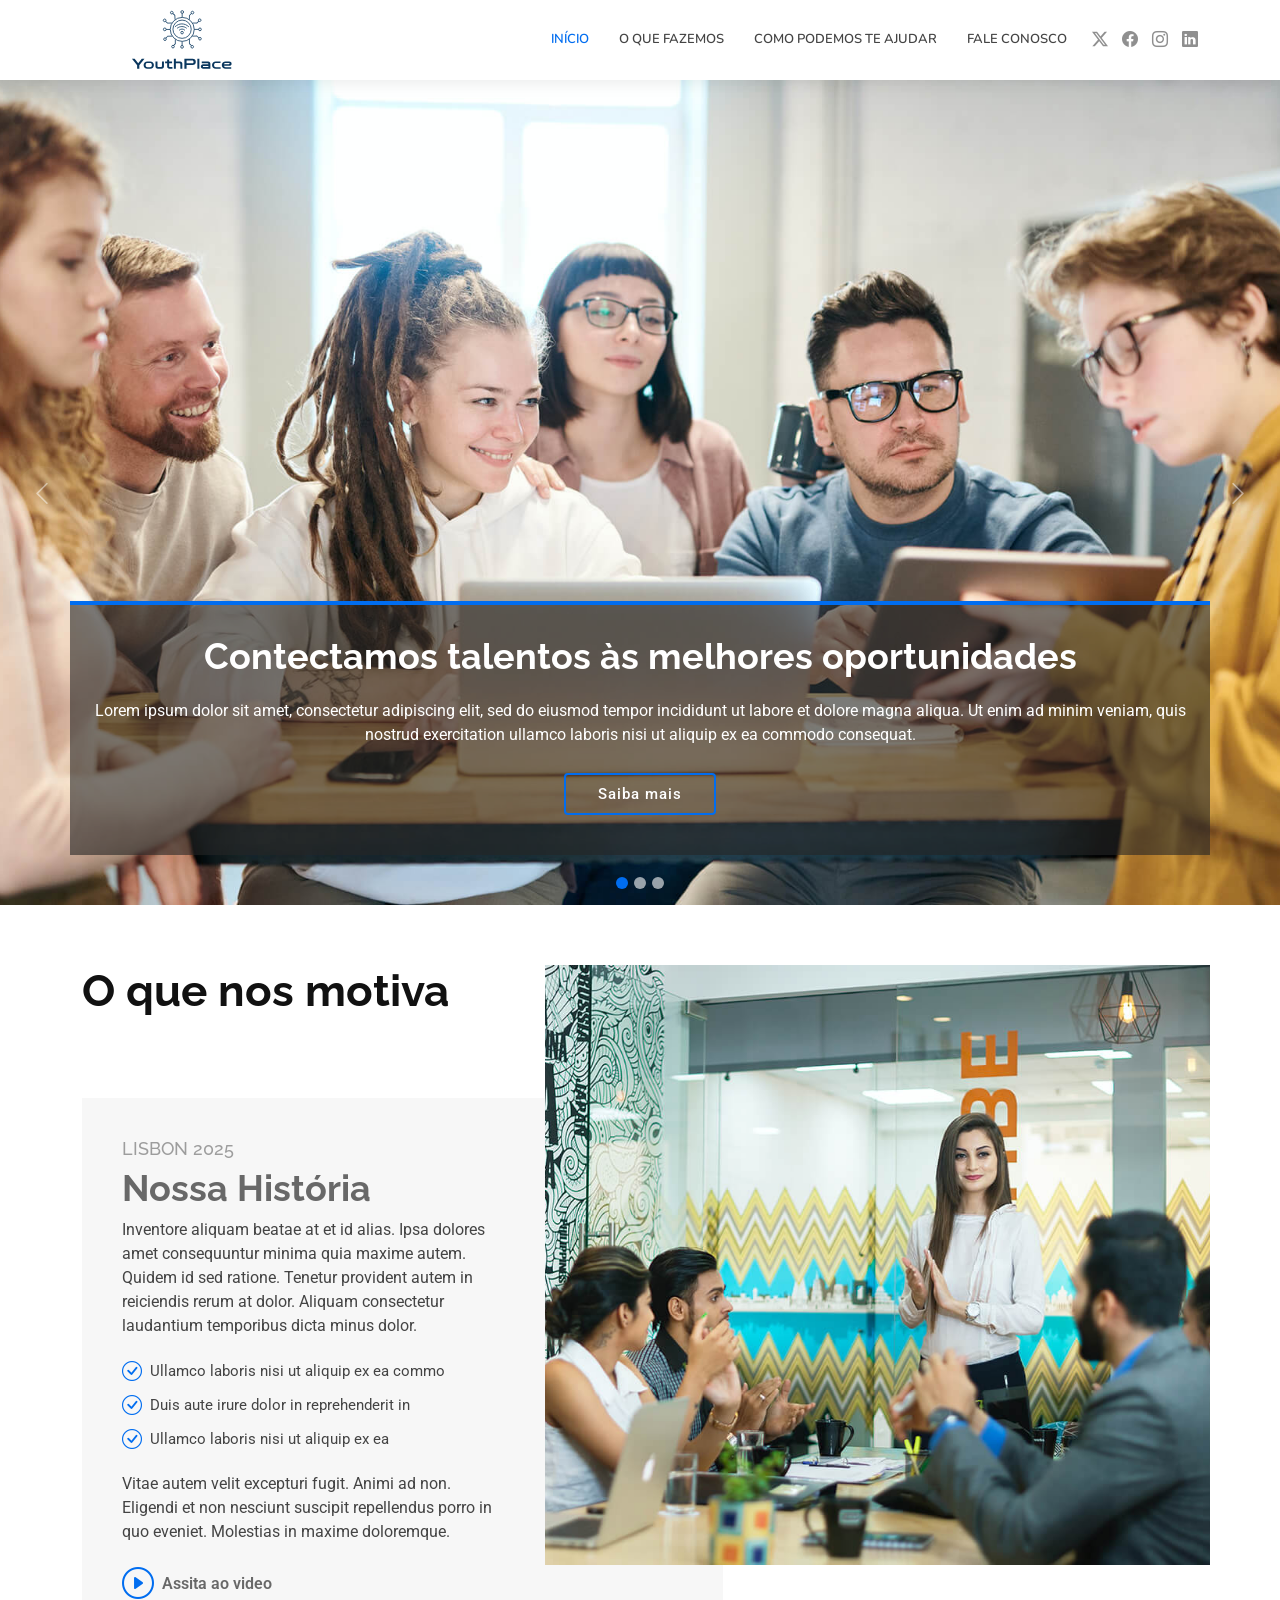
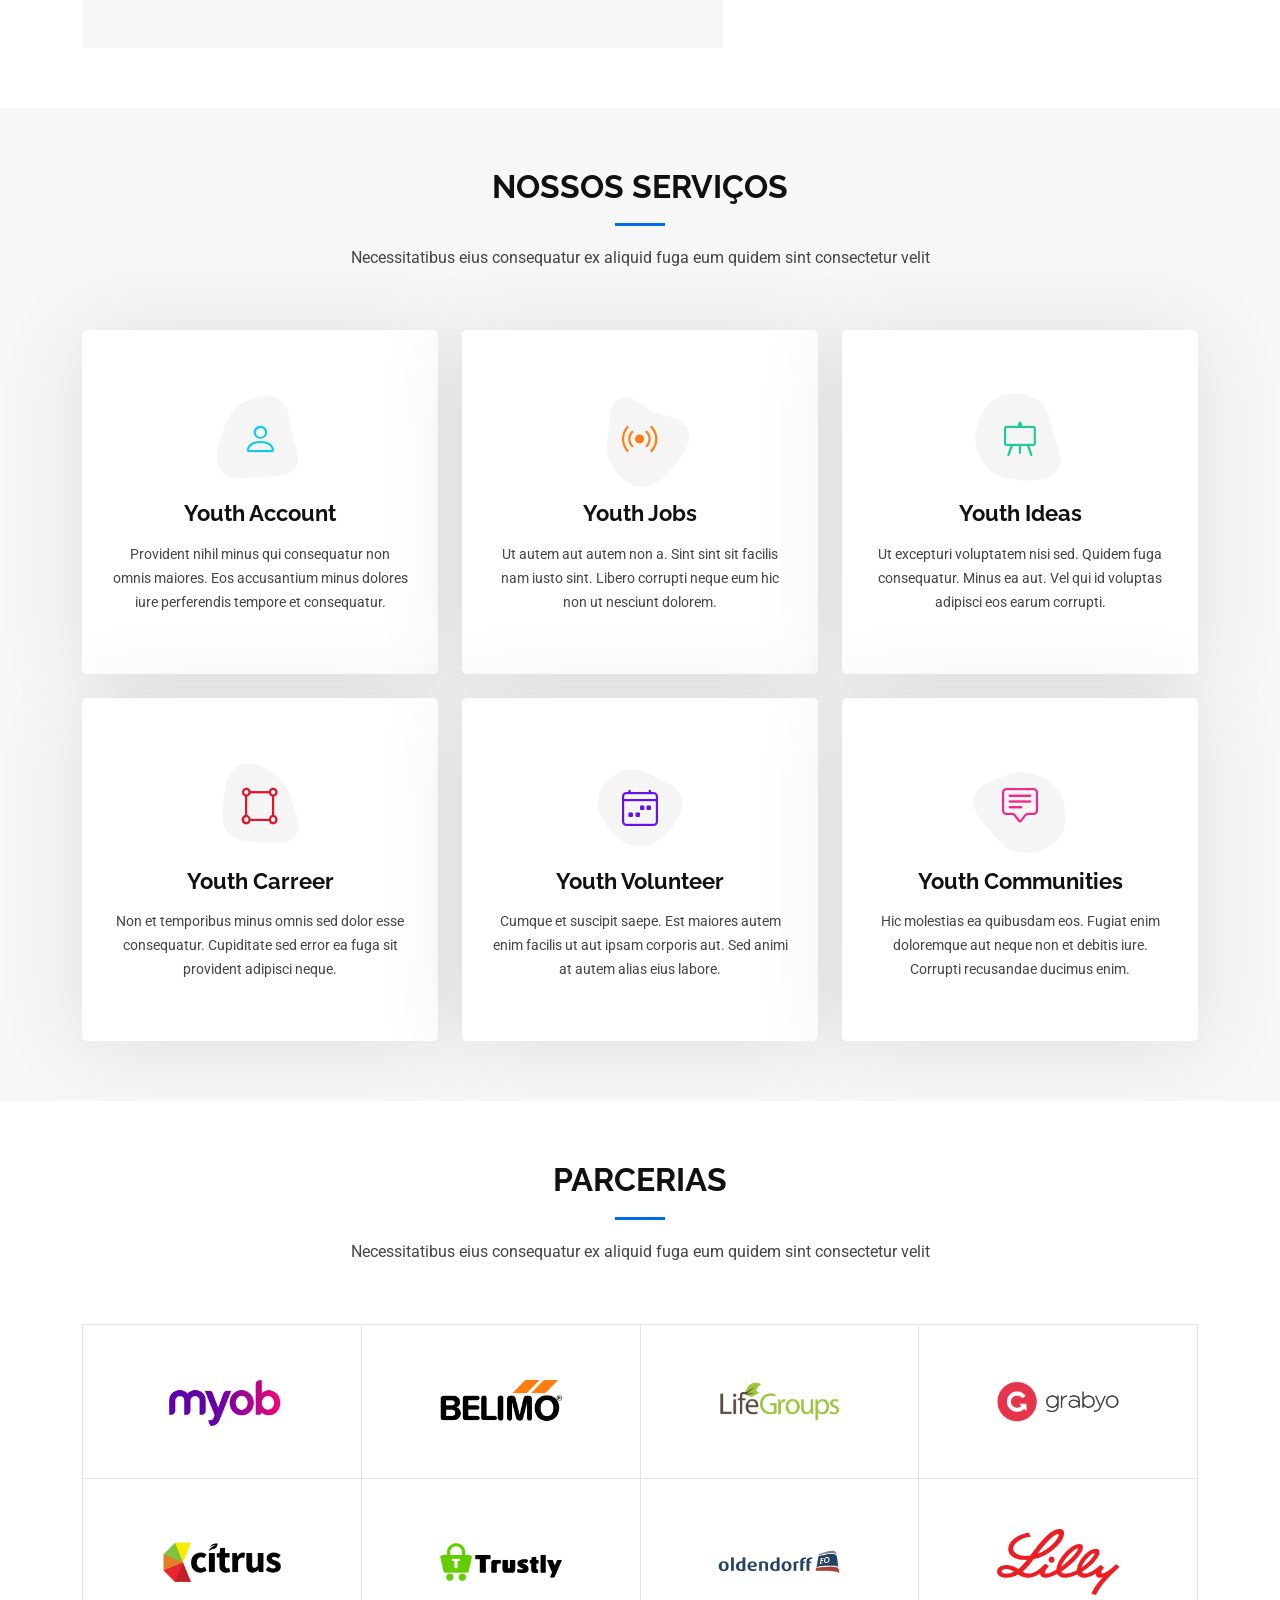
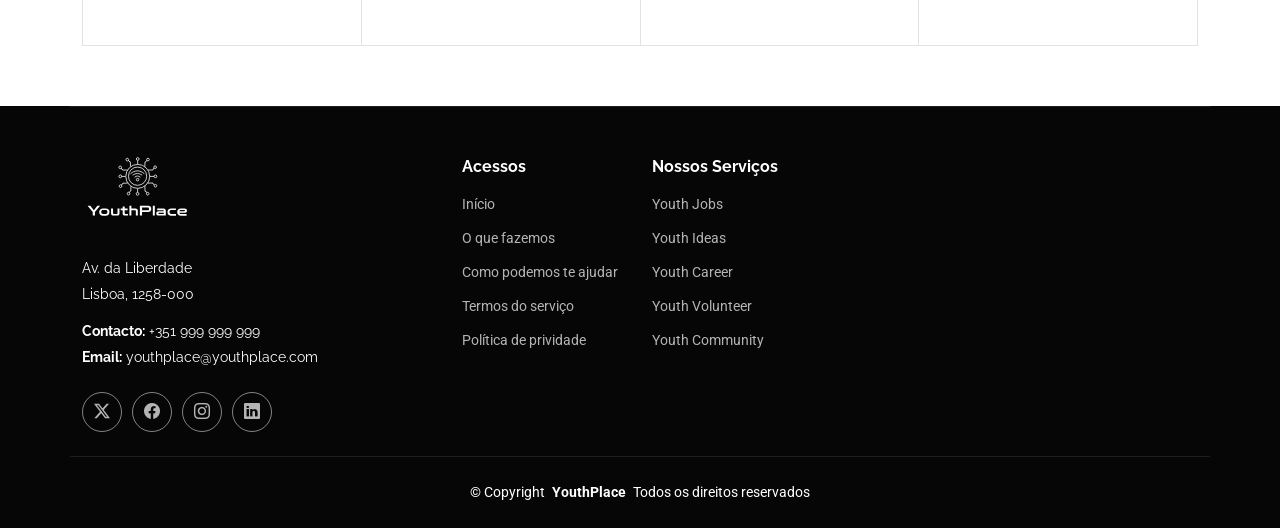
==== commit 9bf849a8: "correção ortográfica" ====
--- a/index.html
+++ b/index.html
@@ -129,7 +129,7 @@
               <h2 class="inner-title">O que nos motiva</h2>
               <div class="our-story">
                 <h4>Lisbon 2025</h4>
-                <h3>Nosssa Historia</h3>
+                <h3>Nossa História</h3>
                 <p>
                   Inventore aliquam beatae at et id alias. Ipsa dolores amet consequuntur minima quia maxime autem.
                   Quidem id sed ratione. Tenetur provident autem in reiciendis rerum at dolor. Aliquam consectetur
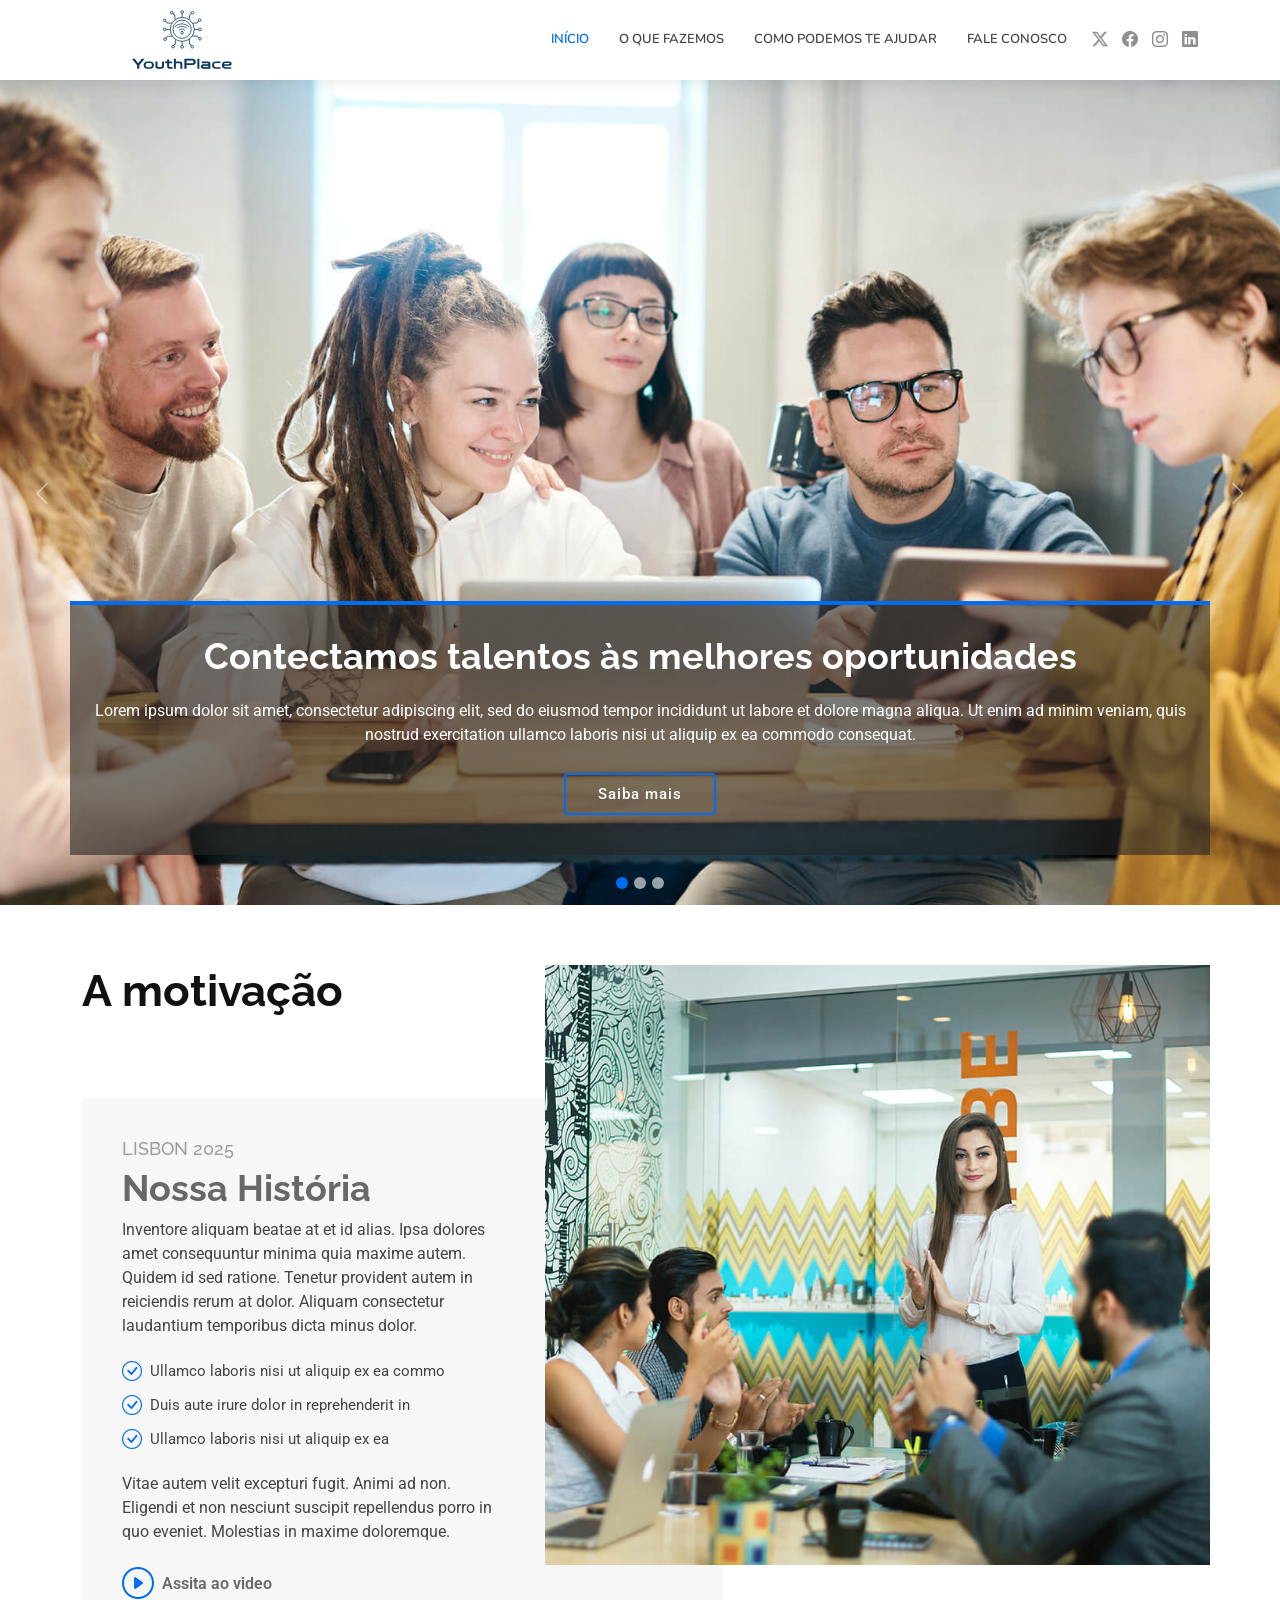
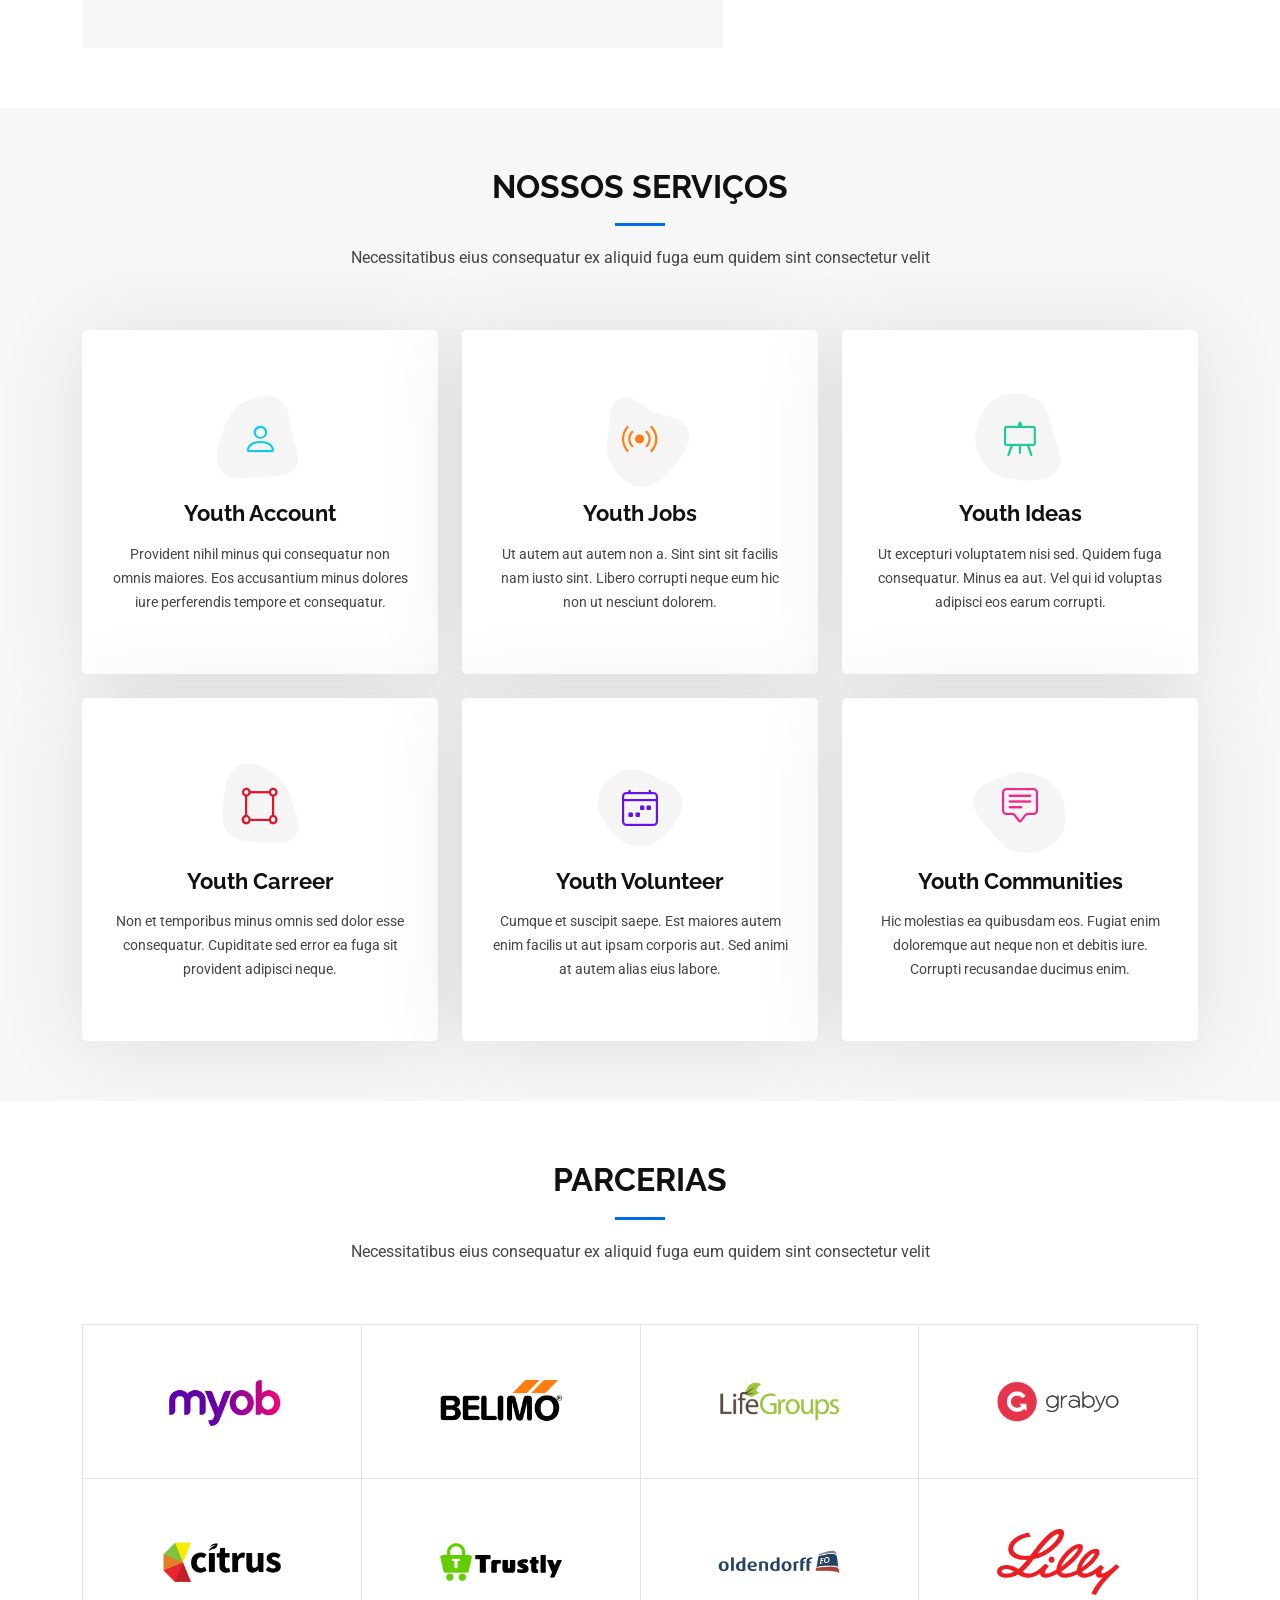
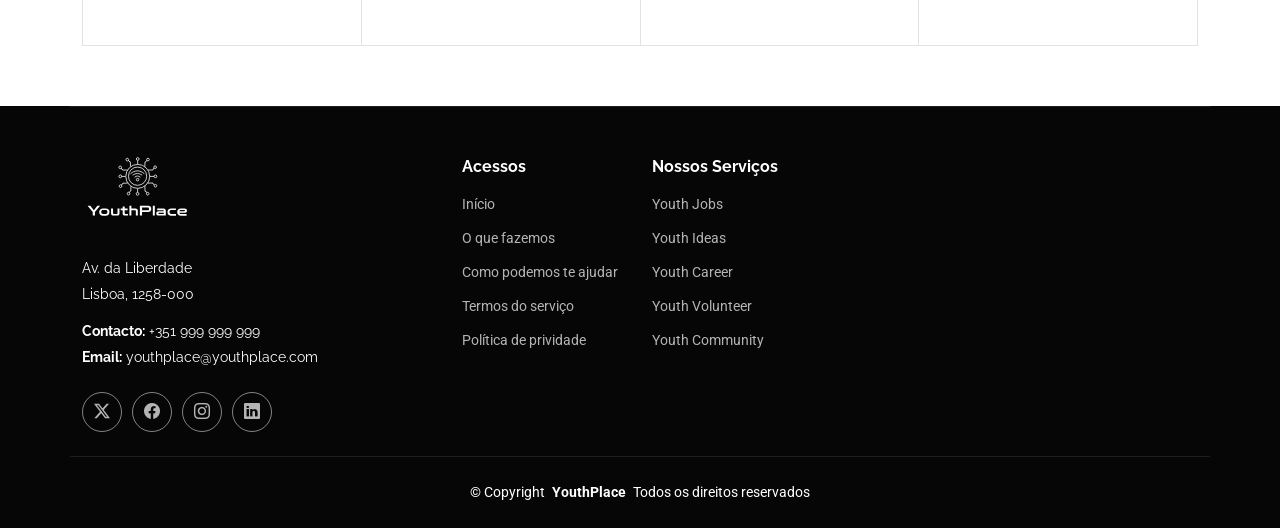
==== commit d788274f: "Correção ortográfica" ====
--- a/index.html
+++ b/index.html
@@ -126,7 +126,7 @@
             </div>
 
             <div class="col-lg-7" data-aos="fade-up" data-aos-delay="100">
-              <h2 class="inner-title">O que nos motiva</h2>
+              <h2 class="inner-title">A motivação</h2>
               <div class="our-story">
                 <h4>Lisbon 2025</h4>
                 <h3>Nossa História</h3>
